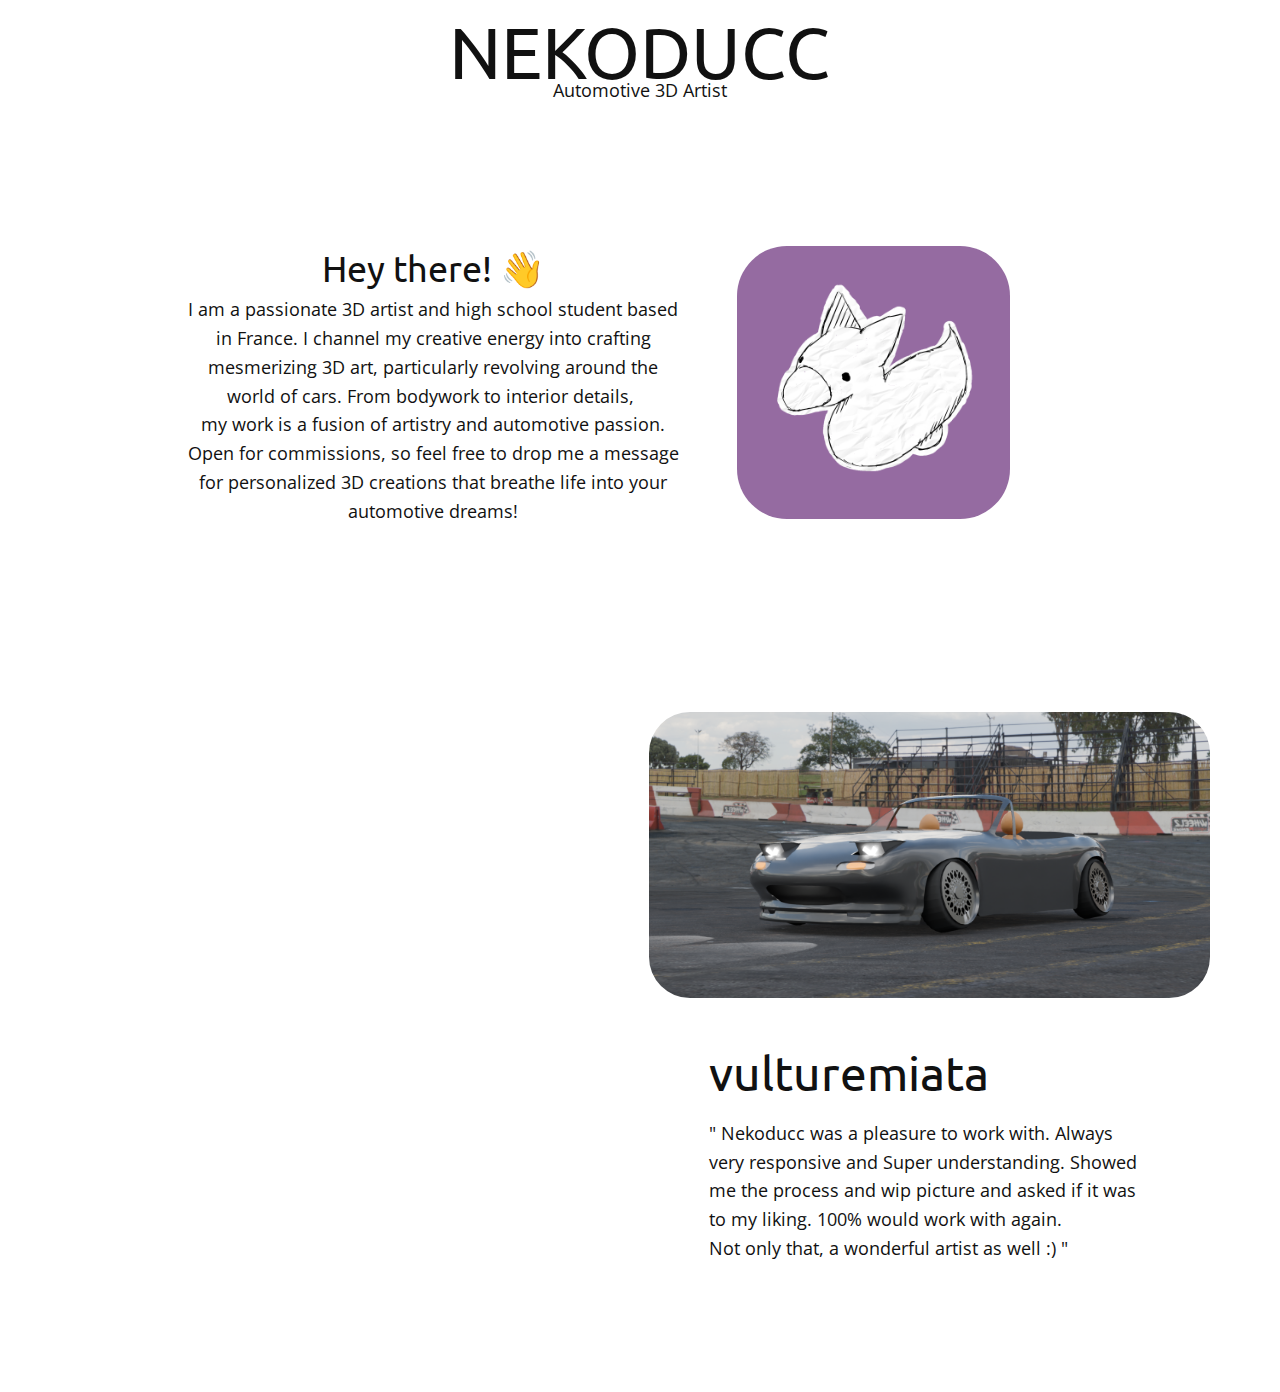
==== index.html @ 13a5ecef "1st modif" ====
<!DOCTYPE html>
<html style="font-size: 16px;" lang="fr"><head>
    <meta name="viewport" content="width=device-width, initial-scale=1.0">
    <meta charset="utf-8">
    <meta name="keywords" content="NEKODUCC, vulturemiata">
    <meta name="description" content="">
    <title>Home</title>
    <link rel="stylesheet" href="nicepage.css" media="screen">
<link rel="stylesheet" href="Home.css" media="screen">
    <script class="u-script" type="text/javascript" src="jquery.js" defer=""></script>
    <script class="u-script" type="text/javascript" src="nicepage.js" defer=""></script>
    <meta name="generator" content="Nicepage 5.13.1, nicepage.com">
    <link id="u-theme-google-font" rel="stylesheet" href="https://fonts.googleapis.com/css?family=Roboto:100,100i,300,300i,400,400i,500,500i,700,700i,900,900i|Open+Sans:300,300i,400,400i,500,500i,600,600i,700,700i,800,800i">
    <link id="u-page-google-font" rel="stylesheet" href="https://fonts.googleapis.com/css?family=Ubuntu:300,300i,400,400i,500,500i,700,700i">
    
    
    
    <script type="application/ld+json">{
		"@context": "http://schema.org",
		"@type": "Organization",
		"name": "",
		"sameAs": [
				"https://www.instagram.com/nekoducc/"
		]
}</script>
    <meta name="theme-color" content="#478ac9">
    <meta property="og:title" content="Home">
    <meta property="og:type" content="website">
  <meta data-intl-tel-input-cdn-path="intlTelInput/"></head>
  <body data-home-page="Home.html" data-home-page-title="Home" class="u-body u-xl-mode" data-lang="fr"><header class="u-align-center-sm u-align-center-xs u-clearfix u-header u-white u-header" id="sec-10b2"><div class="u-clearfix u-sheet u-sheet-1">
        <h1 class="u-align-center u-custom-font u-font-ubuntu u-text u-text-1">NEKODUCC<br>
        </h1>
        <p class="u-align-center u-text u-text-2">Automotive 3D Artist</p>
        <nav class="u-align-left u-menu u-menu-hamburger u-offcanvas u-menu-1" data-responsive-from="XL" data-position="Menu">
          <div class="menu-collapse" style="font-size: 1rem;">
            <a class="u-button-style u-nav-link" href="#">
              <svg class="u-svg-link" preserveAspectRatio="xMidYMin slice" viewBox="0 0 302 302" style=""><use xmlns:xlink="http://www.w3.org/1999/xlink" xlink:href="#svg-8a8f"></use></svg>
              <svg xmlns="http://www.w3.org/2000/svg" xmlns:xlink="http://www.w3.org/1999/xlink" version="1.1" id="svg-8a8f" x="0px" y="0px" viewBox="0 0 302 302" style="enable-background:new 0 0 302 302;" xml:space="preserve" class="u-svg-content"><g><rect y="36" width="302" height="30"></rect><rect y="236" width="302" height="30"></rect><rect y="136" width="302" height="30"></rect>
</g><g></g><g></g><g></g><g></g><g></g><g></g><g></g><g></g><g></g><g></g><g></g><g></g><g></g><g></g><g></g></svg>
            </a>
          </div>
          <div class="u-custom-menu u-nav-container">
            <ul class="u-nav u-unstyled u-nav-1"><li class="u-nav-item"><a class="u-button-style u-nav-link" href="Home.html#sec-7c29" style="padding-right: 1421px;">About Me</a>
</li><li class="u-nav-item"><a class="u-button-style u-nav-link" href="Home.html#sec-b9c5" style="padding-right: 1421px;">My Projects</a>
</li></ul>
          </div>
          <div class="u-custom-menu u-nav-container-collapse">
            <div class="u-align-center u-black u-container-style u-inner-container-layout u-opacity u-opacity-95 u-sidenav">
              <div class="u-inner-container-layout u-sidenav-overflow">
                <div class="u-menu-close"></div>
                <ul class="u-align-center u-nav u-popupmenu-items u-unstyled u-nav-2"><li class="u-nav-item"><a class="u-button-style u-nav-link" href="Home.html#sec-7c29">About Me</a>
</li><li class="u-nav-item"><a class="u-button-style u-nav-link" href="Home.html#sec-b9c5">My Projects</a>
</li></ul>
              </div>
            </div>
            <div class="u-black u-menu-overlay u-opacity u-opacity-70"></div>
          </div>
        </nav>
        <div class="u-social-icons u-spacing-0 u-social-icons-1">
          <a class="u-social-url" title="instagram" target="_blank" href="https://www.instagram.com/nekoducc/" rel="nofollow"><span class="u-file-icon u-icon u-social-icon u-social-instagram u-text-black u-icon-1"><img src="images/1077042-001d9e60.png" alt=""></span>
          </a>
        </div>
      </div></header>
    <section class="u-clearfix u-section-1" id="sec-7c29">
      <div class="u-clearfix u-sheet u-sheet-1">
        <img class="u-image u-image-round u-radius-50 u-image-1" src="images/its_kao.png" data-image-width="1280" data-image-height="1280">
        <h3 class="u-align-center u-custom-font u-font-ubuntu u-text u-text-1"> Hey there! 👋</h3>
        <p class="u-align-center u-text u-text-2"> I am a passionate 3D artist and high school student based in France. I channel my creative energy into crafting mesmerizing 3D art, particularly revolving around the world of cars. From bodywork to interior details,&nbsp;<br>my work is a fusion of artistry and automotive passion.<br>Open for commissions, so feel free to drop me a message for personalized 3D creations that breathe life into your automotive dreams!
        </p>
      </div>
    </section>
    <section class="u-clearfix u-white u-section-2" id="sec-b9c5">
      <div class="u-clearfix u-sheet u-sheet-1">
        <div class="u-clearfix u-expanded-width u-gutter-18 u-layout-wrap u-layout-wrap-1">
          <div class="u-gutter-0 u-layout">
            <div class="u-layout-row">
              <div class="u-size-30 u-size-60-md">
                <div class="u-layout-row">
                  <div class="u-align-left u-container-style u-image u-image-round u-layout-cell u-left-cell u-radius-50 u-size-60 u-image-1" src="" data-image-width="1920" data-image-height="1920">
                    <div class="u-container-layout u-valign-middle u-container-layout-1" src=""></div>
                  </div>
                </div>
              </div>
              <div class="u-size-30 u-size-60-md">
                <div class="u-layout-col">
                  <div class="u-align-left u-container-style u-image u-image-round u-layout-cell u-radius-50 u-right-cell u-size-40 u-image-2" data-image-width="1920" data-image-height="750">
                    <div class="u-container-layout u-valign-middle u-container-layout-2" src=""></div>
                  </div>
                  <div class="u-align-left u-container-style u-layout-cell u-right-cell u-size-20 u-white u-layout-cell-3" src="">
                    <div class="u-container-layout u-container-layout-3">
                      <h2 class="u-custom-font u-font-ubuntu u-text u-text-default u-text-1">vulturemiata<br>
                      </h2>
                      <p class="u-text u-text-2"> " Nekoducc was a pleasure to work with. Always very responsive and Super understanding. Showed me the process and wip picture and asked if it was to my liking.
 100% would work with again.<br>Not only that, a wonderful artist as well :) "
                      </p>
                    </div>
                  </div>
                </div>
              </div>
            </div>
          </div>
        </div>
      </div>
    </section>
    
    

  
</body></html>
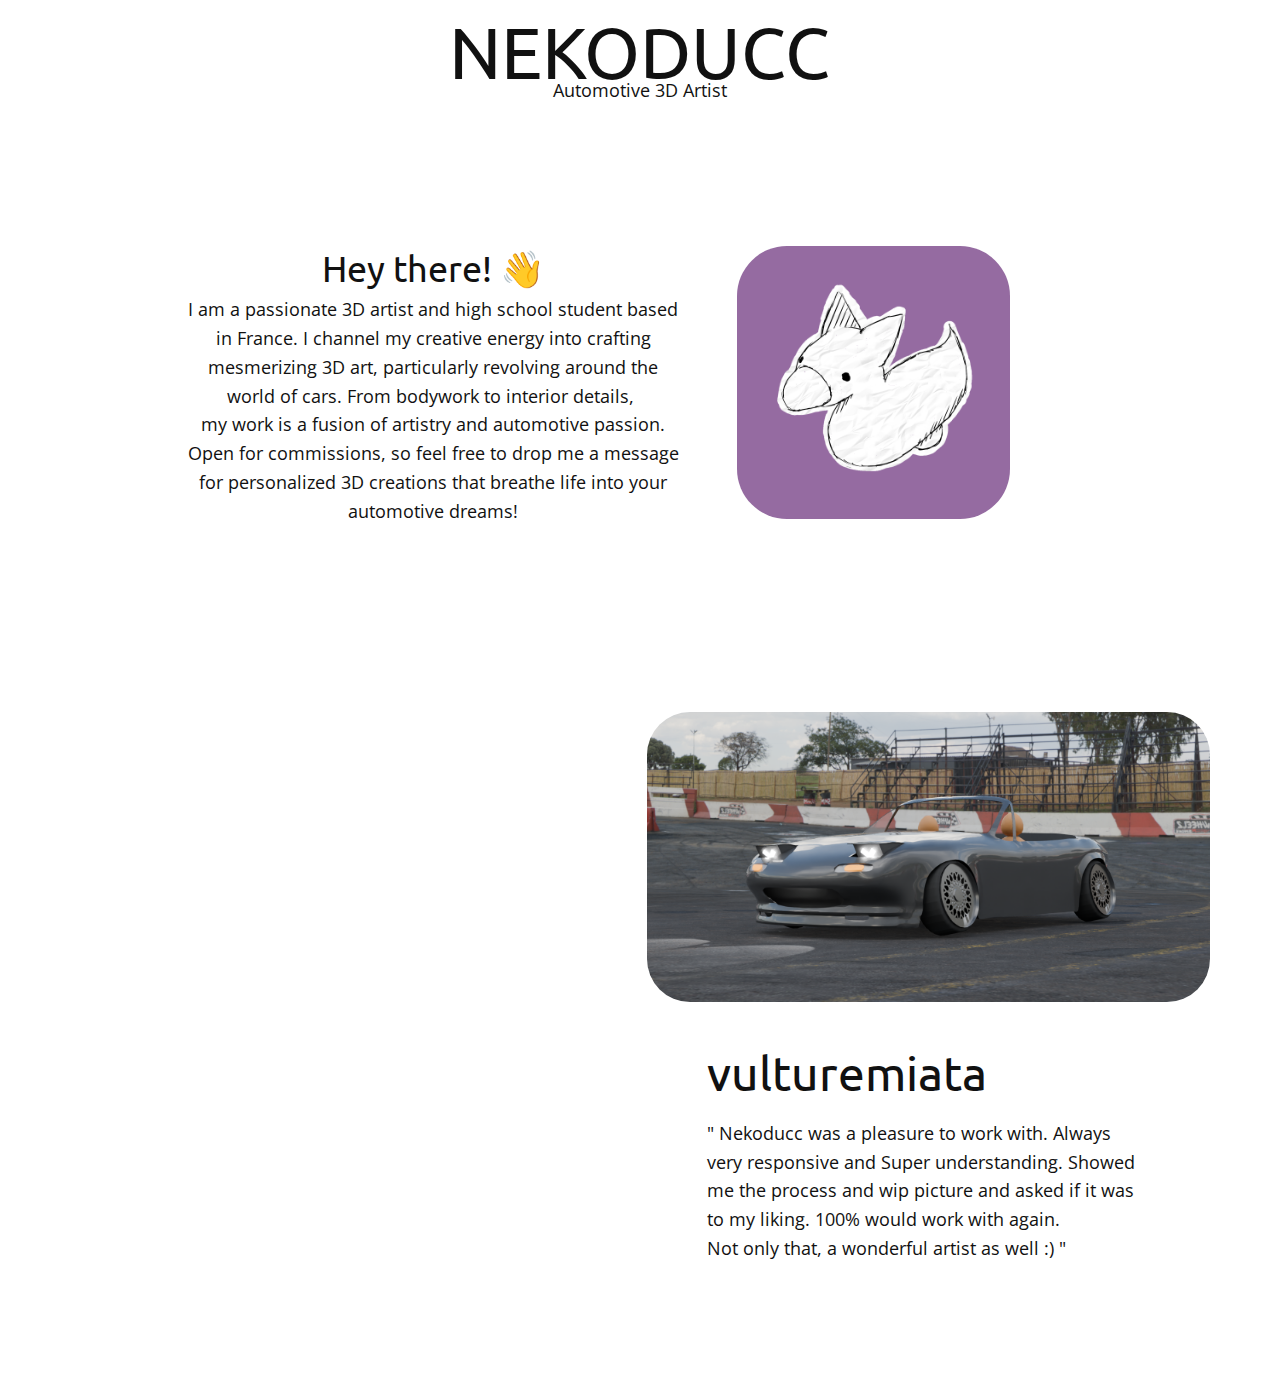
==== commit 04c58ae2: "2nd Modif" ====
--- a/index.html
+++ b/index.html
@@ -70,8 +70,8 @@
       </div>
     </section>
     <section class="u-clearfix u-white u-section-2" id="sec-b9c5">
-      <div class="u-clearfix u-sheet u-sheet-1">
-        <div class="u-clearfix u-expanded-width u-gutter-18 u-layout-wrap u-layout-wrap-1">
+      <div class="u-clearfix u-sheet u-valign-middle-lg u-valign-middle-md u-valign-middle-sm u-valign-middle-xs u-sheet-1">
+        <div class="u-clearfix u-expanded-width-xl u-gutter-14 u-layout-wrap u-layout-wrap-1">
           <div class="u-gutter-0 u-layout">
             <div class="u-layout-row">
               <div class="u-size-30 u-size-60-md">
@@ -104,6 +104,4 @@
     </section>
     
     
-
-  
 </body></html>--- a/nicepage.css
+++ b/nicepage.css
@@ -41624,12 +41624,16 @@
   }
 
   .u-header .u-menu-1 {
-    margin-top: -84px;
-    margin-right: -97px;
+    width: auto;
+    margin-top: -80px;
+    margin-right: -24px;
   }
 
   .u-header .u-social-icons-1 {
     width: 26px;
+    margin-top: 10px;
+    margin-right: -26px;
+    margin-bottom: 53px;
   }
 }
 @media (max-width: 991px) {
@@ -41642,6 +41646,10 @@
     margin-left: 187px;
     margin-right: 187px;
   }
+
+  .u-header .u-social-icons-1 {
+    margin-top: 14px;
+  }
 }
 @media (max-width: 767px) {
   .u-header .u-text-1 {
@@ -41650,8 +41658,17 @@
   }
 
   .u-header .u-text-2 {
-    margin-left: 97px;
-    margin-right: 97px;
+    margin-top: -9px;
+    margin-left: auto;
+    margin-right: auto;
+  }
+
+  .u-header .u-menu-1 {
+    margin-top: -68px;
+  }
+
+  .u-header .u-social-icons-1 {
+    margin-top: 10px;
   }
 }
 @media (max-width: 575px) {
@@ -41663,8 +41680,16 @@
 
   .u-header .u-text-2 {
     width: 340px;
-    margin-left: 0;
-    margin-right: 0;
+    margin-top: -9px;
+  }
+
+  .u-header .u-menu-1 {
+    margin-top: -51px;
+  }
+
+  .u-header .u-social-icons-1 {
+    margin-top: 11px;
+    margin-bottom: 49px;
   }
 }
  .u-footer {
--- a/Home.css
+++ b/Home.css
@@ -14,12 +14,17 @@
 }
 
 .u-section-1 .u-text-2 {
+  font-size: 1.125rem;
   margin: 6px 527px 60px 113px;
 }
 
 @media (max-width: 1199px) {
-  .u-section-1 .u-text-1 {
-    margin-top: -297px;
+  .u-section-1 .u-image-1 {
+    margin-top: 89px;
+    margin-right: 89px;
+  }
+
+  .u-section-1 .u-text-1 {
     margin-right: 561px;
     margin-left: 147px;
   }
@@ -31,42 +36,67 @@
 }
 
 @media (max-width: 991px) {
-  .u-section-1 .u-text-1 {
-    margin-right: 451px;
-    margin-left: 37px;
-  }
-
-  .u-section-1 .u-text-2 {
-    margin-right: 220px;
+  .u-section-1 .u-image-1 {
+    width: 212px;
+    height: 212px;
+    margin-top: 134px;
+    margin-right: 24px;
+  }
+
+  .u-section-1 .u-text-1 {
+    width: 232px;
+    margin-top: -297px;
+    margin-left: auto;
+    margin-right: auto;
+  }
+
+  .u-section-1 .u-text-2 {
+    width: auto;
+    font-size: 1rem;
+    margin-top: 36px;
+    margin-right: 283px;
+    margin-left: 15px;
+  }
+}
+
+@media (max-width: 767px) {
+  .u-section-1 .u-image-1 {
+    width: 175px;
+    height: 175px;
+    margin-top: 305px;
+    margin-right: auto;
+  }
+
+  .u-section-1 .u-text-1 {
+    margin-top: -480px;
+  }
+
+  .u-section-1 .u-text-2 {
+    width: 423px;
+    margin-top: 22px;
+    margin-left: auto;
+    margin-right: auto;
+  }
+}
+
+@media (max-width: 575px) {
+  .u-section-1 .u-sheet-1 {
+    min-height: 576px;
+  }
+
+  .u-section-1 .u-image-1 {
+    margin-top: 288px;
+  }
+
+  .u-section-1 .u-text-1 {
+    margin-top: -443px;
+  }
+
+  .u-section-1 .u-text-2 {
+    width: auto;
+    font-size: 0.875rem;
+    margin-top: 0;
     margin-left: 0;
-  }
-}
-
-@media (max-width: 767px) {
-  .u-section-1 .u-text-1 {
-    margin-top: -346px;
-    margin-right: 308px;
-    margin-left: 0;
-  }
-
-  .u-section-1 .u-text-2 {
-    margin-top: 62px;
-    margin-right: 40px;
-  }
-}
-
-@media (max-width: 575px) {
-  .u-section-1 .u-image-1 {
-    margin-right: 67px;
-  }
-
-  .u-section-1 .u-text-1 {
-    margin-top: -271px;
-    margin-right: 108px;
-  }
-
-  .u-section-1 .u-text-2 {
-    margin-top: -5px;
     margin-right: 0;
   }
 } .u-section-2 {
@@ -121,19 +151,27 @@
 
 @media (max-width: 1199px) {
   .u-section-2 .u-sheet-1 {
-    min-height: 724px;
+    min-height: 714px;
+  }
+
+  .u-section-2 .u-layout-wrap-1 {
+    width: 903px;
+    margin-top: 60px;
+    margin-left: auto;
+    margin-right: auto;
   }
 
   .u-section-2 .u-image-1 {
-    min-height: 600px;
+    background-position: 80.77% 50%;
+    min-height: 623px;
   }
 
   .u-section-2 .u-image-2 {
-    min-height: 300px;
+    min-height: 239px;
   }
 
   .u-section-2 .u-layout-cell-3 {
-    min-height: 300px;
+    min-height: 384px;
   }
 }
 
@@ -142,16 +180,32 @@
     min-height: 1324px;
   }
 
+  .u-section-2 .u-layout-wrap-1 {
+    width: 720px;
+  }
+
+  .u-section-2 .u-image-1 {
+    min-height: 600px;
+  }
+
   .u-section-2 .u-container-layout-1 {
     padding-left: 30px;
     padding-right: 30px;
   }
 
+  .u-section-2 .u-image-2 {
+    min-height: 300px;
+  }
+
   .u-section-2 .u-container-layout-2 {
     padding-left: 30px;
     padding-right: 30px;
   }
 
+  .u-section-2 .u-layout-cell-3 {
+    min-height: 300px;
+  }
+
   .u-section-2 .u-container-layout-3 {
     padding-left: 30px;
     padding-right: 30px;
@@ -163,6 +217,10 @@
     min-height: 1024px;
   }
 
+  .u-section-2 .u-layout-wrap-1 {
+    width: 540px;
+  }
+
   .u-section-2 .u-container-layout-1 {
     padding-left: 10px;
     padding-right: 10px;
@@ -176,4 +234,10 @@
   .u-section-2 .u-layout-cell-3 {
     min-height: auto;
   }
+}
+
+@media (max-width: 575px) {
+  .u-section-2 .u-layout-wrap-1 {
+    width: 340px;
+  }
 }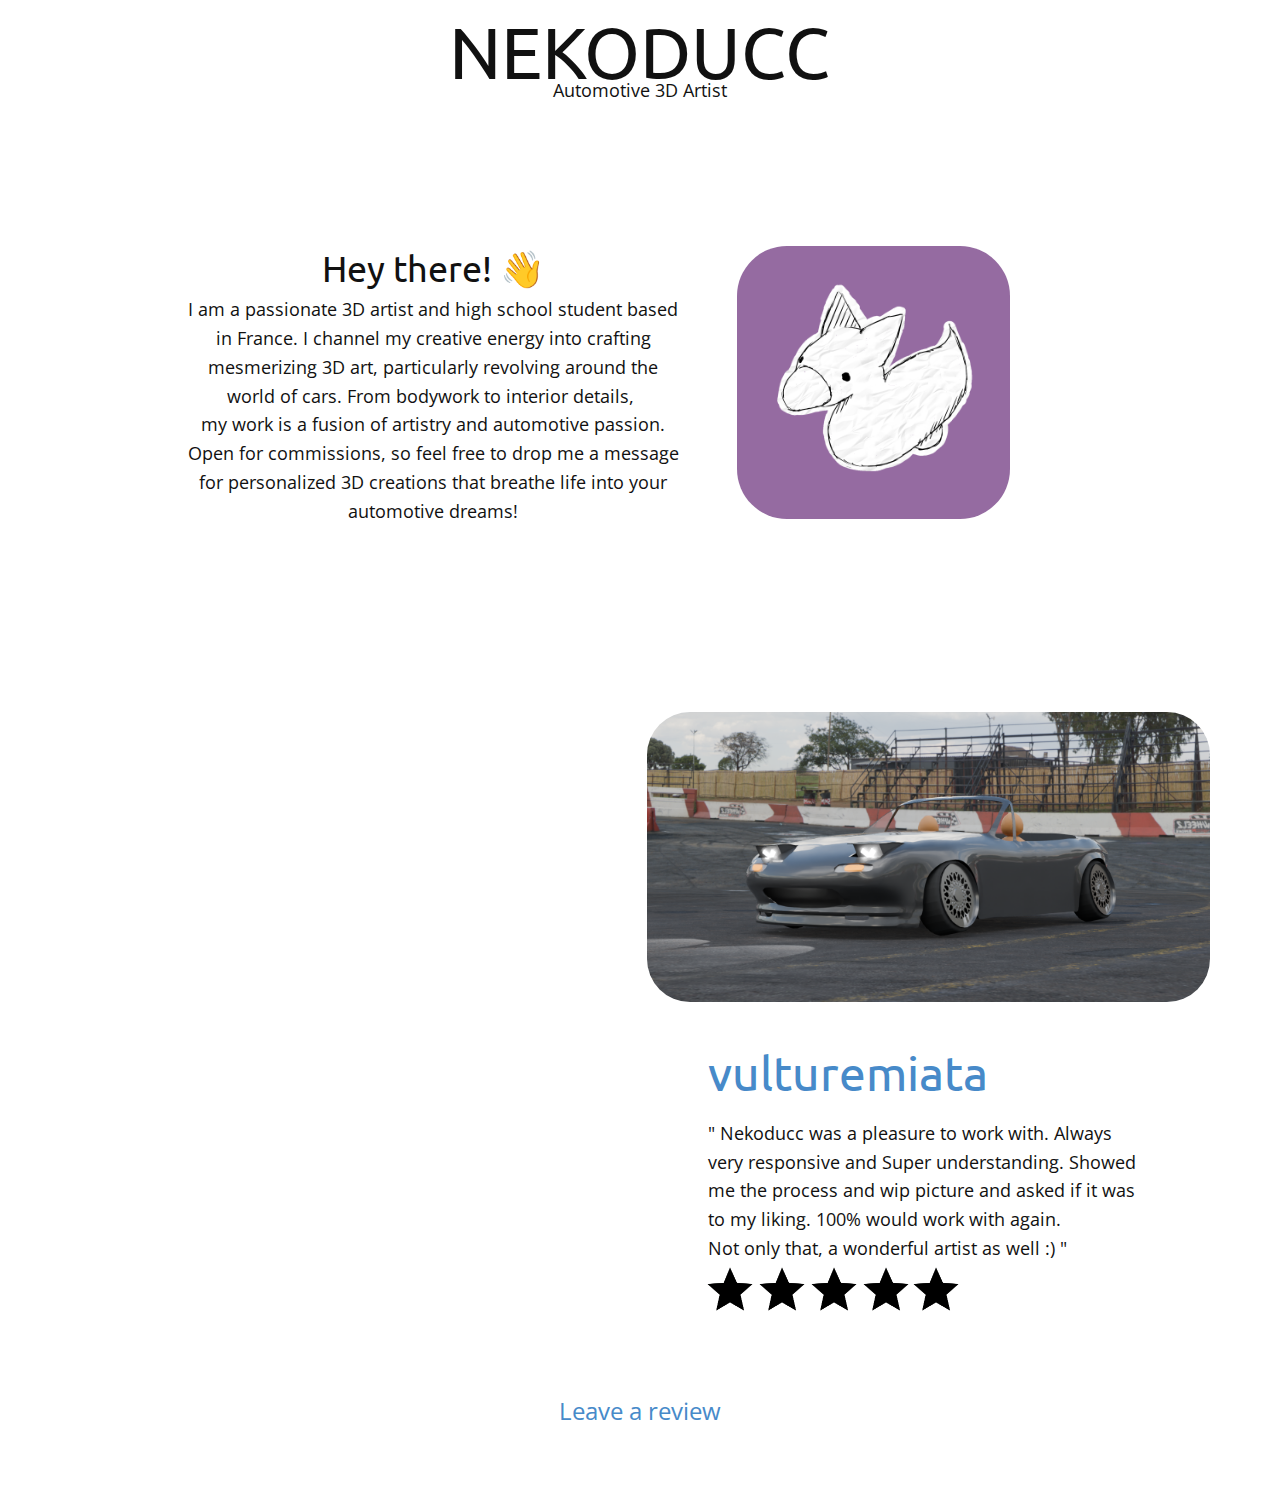
==== commit da093629: "Minor update" ====
--- a/index.html
+++ b/index.html
@@ -12,6 +12,10 @@
     <meta name="generator" content="Nicepage 5.13.1, nicepage.com">
     <link id="u-theme-google-font" rel="stylesheet" href="https://fonts.googleapis.com/css?family=Roboto:100,100i,300,300i,400,400i,500,500i,700,700i,900,900i|Open+Sans:300,300i,400,400i,500,500i,600,600i,700,700i,800,800i">
     <link id="u-page-google-font" rel="stylesheet" href="https://fonts.googleapis.com/css?family=Ubuntu:300,300i,400,400i,500,500i,700,700i">
+    <head>
+      <link rel="icon" type="image/png" href="images/favicon.png">
+    </head>
+    
     
     
     
@@ -63,7 +67,7 @@
       </div></header>
     <section class="u-clearfix u-section-1" id="sec-7c29">
       <div class="u-clearfix u-sheet u-sheet-1">
-        <img class="u-image u-image-round u-radius-50 u-image-1" src="images/its_kao.png" data-image-width="1280" data-image-height="1280">
+        <img class="u-image u-image-round u-radius-50 u-image-1" src="images/its_kao.png" data-image-width="1280" data-image-height="1280" data-href="https://www.instagram.com/nekoducc/" data-target="_blank">
         <h3 class="u-align-center u-custom-font u-font-ubuntu u-text u-text-1"> Hey there! 👋</h3>
         <p class="u-align-center u-text u-text-2"> I am a passionate 3D artist and high school student based in France. I channel my creative energy into crafting mesmerizing 3D art, particularly revolving around the world of cars. From bodywork to interior details,&nbsp;<br>my work is a fusion of artistry and automotive passion.<br>Open for commissions, so feel free to drop me a message for personalized 3D creations that breathe life into your automotive dreams!
         </p>
@@ -71,13 +75,13 @@
     </section>
     <section class="u-clearfix u-white u-section-2" id="sec-b9c5">
       <div class="u-clearfix u-sheet u-valign-middle-lg u-valign-middle-md u-valign-middle-sm u-valign-middle-xs u-sheet-1">
-        <div class="u-clearfix u-expanded-width-xl u-gutter-14 u-layout-wrap u-layout-wrap-1">
+        <div class="u-clearfix u-expanded-width u-gutter-14 u-layout-wrap u-layout-wrap-1">
           <div class="u-gutter-0 u-layout">
             <div class="u-layout-row">
               <div class="u-size-30 u-size-60-md">
                 <div class="u-layout-row">
-                  <div class="u-align-left u-container-style u-image u-image-round u-layout-cell u-left-cell u-radius-50 u-size-60 u-image-1" src="" data-image-width="1920" data-image-height="1920">
-                    <div class="u-container-layout u-valign-middle u-container-layout-1" src=""></div>
+                  <div class="u-align-left u-container-style u-image u-image-round u-layout-cell u-left-cell u-radius-50 u-size-60 u-image-1" src="" data-image-width="1920" data-image-height="1920" data-href="https://www.instagram.com/p/C1MwpnRqJX_/" data-target="_blank">
+                    <div class="u-container-layout u-container-layout-1" src=""></div>
                   </div>
                 </div>
               </div>
@@ -88,11 +92,18 @@
                   </div>
                   <div class="u-align-left u-container-style u-layout-cell u-right-cell u-size-20 u-white u-layout-cell-3" src="">
                     <div class="u-container-layout u-container-layout-3">
-                      <h2 class="u-custom-font u-font-ubuntu u-text u-text-default u-text-1">vulturemiata<br>
+                      <h2 class="u-custom-font u-font-ubuntu u-text u-text-default u-text-1">
+                        <a class="u-active-none u-border-none u-btn u-button-link u-button-style u-hover-none u-none u-text-palette-1-base u-btn-1" href="https://www.instagram.com/vulturemiata/" target="_blank">vulturemiata<br>
+                        </a>
                       </h2>
                       <p class="u-text u-text-2"> " Nekoducc was a pleasure to work with. Always very responsive and Super understanding. Showed me the process and wip picture and asked if it was to my liking.
  100% would work with again.<br>Not only that, a wonderful artist as well :) "
                       </p>
+                      <img class="u-image u-image-contain u-image-default u-preserve-proportions u-image-3" src="images/Untitled4.png" alt="" data-image-width="794" data-image-height="794">
+                      <img class="u-image u-image-contain u-image-default u-preserve-proportions u-image-4" src="images/Untitled4.png" alt="" data-image-width="794" data-image-height="794">
+                      <img class="u-image u-image-contain u-image-default u-preserve-proportions u-image-5" src="images/Untitled4.png" alt="" data-image-width="794" data-image-height="794">
+                      <img class="u-image u-image-contain u-image-default u-preserve-proportions u-image-6" src="images/Untitled4.png" alt="" data-image-width="794" data-image-height="794">
+                      <img class="u-image u-image-contain u-image-default u-preserve-proportions u-image-7" src="images/Untitled4.png" alt="" data-image-width="794" data-image-height="794">
                     </div>
                   </div>
                 </div>
@@ -102,6 +113,12 @@
         </div>
       </div>
     </section>
-    
-    
+    <section class="u-align-center u-clearfix u-section-3" id="sec-a2aa">
+      <div class="u-clearfix u-sheet u-sheet-1">
+        <p class="u-large-text u-text u-text-default u-text-variant u-text-1">
+          <a class="u-active-none u-border-none u-btn u-button-link u-button-style u-hover-none u-none u-text-palette-1-base u-btn-1" href="https://forms.gle/vUmh2MYGtxc5wzMe9" target="_blank">Leave a review</a>
+        </p>
+      </div>
+    </section>
+  
 </body></html>--- a/nicepage.css
+++ b/nicepage.css
@@ -41637,6 +41637,10 @@
   }
 }
 @media (max-width: 991px) {
+  .u-header .u-sheet-1 {
+    min-height: 136px;
+  }
+
   .u-header .u-text-1 {
     margin-left: 164px;
     margin-right: 164px;
@@ -41647,8 +41651,14 @@
     margin-right: 187px;
   }
 
+  .u-header .u-menu-1 {
+    margin-right: -12px;
+  }
+
   .u-header .u-social-icons-1 {
-    margin-top: 14px;
+    margin-top: 12px;
+    margin-right: -13px;
+    margin-bottom: 55px;
   }
 }
 @media (max-width: 767px) {
@@ -41664,11 +41674,11 @@
   }
 
   .u-header .u-menu-1 {
-    margin-top: -68px;
+    margin-top: -69px;
   }
 
   .u-header .u-social-icons-1 {
-    margin-top: 10px;
+    margin-top: 11px;
   }
 }
 @media (max-width: 575px) {
@@ -41688,8 +41698,7 @@
   }
 
   .u-header .u-social-icons-1 {
-    margin-top: 11px;
-    margin-bottom: 49px;
+    margin-top: 7px;
   }
 }
  .u-footer {
--- a/Home.css
+++ b/Home.css
@@ -84,12 +84,8 @@
     min-height: 576px;
   }
 
-  .u-section-1 .u-image-1 {
-    margin-top: 288px;
-  }
-
-  .u-section-1 .u-text-1 {
-    margin-top: -443px;
+  .u-section-1 .u-text-1 {
+    margin-top: -460px;
   }
 
   .u-section-1 .u-text-2 {
@@ -104,22 +100,22 @@
 }
 
 .u-section-2 .u-sheet-1 {
-  min-height: 740px;
+  min-height: 734px;
 }
 
 .u-section-2 .u-layout-wrap-1 {
   margin-top: 70px;
-  margin-bottom: 60px;
+  margin-bottom: 40px;
 }
 
 .u-section-2 .u-image-1 {
-  min-height: 608px;
+  min-height: 638px;
   background-image: url("images/Shot.png");
   background-position: 50% 50%;
 }
 
 .u-section-2 .u-container-layout-1 {
-  padding: 30px 60px;
+  padding: 0;
 }
 
 .u-section-2 .u-image-2 {
@@ -137,64 +133,100 @@
 }
 
 .u-section-2 .u-container-layout-3 {
-  padding: 30px 60px;
+  padding: 21px 47px;
 }
 
 .u-section-2 .u-text-1 {
   background-image: none;
-  margin: 0 auto 0 0;
+  margin: 9px auto 0 14px;
+}
+
+.u-section-2 .u-btn-1 {
+  background-image: none;
+  padding: 0;
 }
 
 .u-section-2 .u-text-2 {
-  margin: 20px 0 0;
+  margin: 20px 14px 0;
+}
+
+.u-section-2 .u-image-3 {
+  width: 52px;
+  height: 52px;
+  margin: 0 auto 0 10px;
+}
+
+.u-section-2 .u-image-4 {
+  width: 52px;
+  height: 52px;
+  margin: -52px auto 0 62px;
+}
+
+.u-section-2 .u-image-5 {
+  width: 52px;
+  height: 52px;
+  margin: -52px auto 0 114px;
+}
+
+.u-section-2 .u-image-6 {
+  width: 52px;
+  height: 52px;
+  margin: -52px auto 0 166px;
+}
+
+.u-section-2 .u-image-7 {
+  width: 52px;
+  height: 52px;
+  margin: -52px 201px 0 auto;
 }
 
 @media (max-width: 1199px) {
   .u-section-2 .u-sheet-1 {
-    min-height: 714px;
-  }
-
-  .u-section-2 .u-layout-wrap-1 {
-    width: 903px;
-    margin-top: 60px;
-    margin-left: auto;
-    margin-right: auto;
+    min-height: 622px;
   }
 
   .u-section-2 .u-image-1 {
     background-position: 80.77% 50%;
-    min-height: 623px;
-  }
-
-  .u-section-2 .u-image-2 {
-    min-height: 239px;
+    min-height: 526px;
+  }
+
+  .u-section-2 .u-image-2 {
+    min-height: 251px;
   }
 
   .u-section-2 .u-layout-cell-3 {
-    min-height: 384px;
+    min-height: 357px;
+  }
+
+  .u-section-2 .u-container-layout-3 {
+    padding-top: 0;
+    padding-bottom: 0;
+  }
+
+  .u-section-2 .u-text-1 {
+    margin-top: 30px;
+  }
+
+  .u-section-2 .u-text-2 {
+    margin-right: 0;
+  }
+
+  .u-section-2 .u-image-7 {
+    margin-right: 100px;
   }
 }
 
 @media (max-width: 991px) {
   .u-section-2 .u-sheet-1 {
-    min-height: 1324px;
-  }
-
-  .u-section-2 .u-layout-wrap-1 {
-    width: 720px;
-  }
-
-  .u-section-2 .u-image-1 {
-    min-height: 600px;
-  }
-
-  .u-section-2 .u-container-layout-1 {
-    padding-left: 30px;
-    padding-right: 30px;
-  }
-
-  .u-section-2 .u-image-2 {
-    min-height: 300px;
+    min-height: 1348px;
+  }
+
+  .u-section-2 .u-image-1 {
+    min-height: 806px;
+  }
+
+  .u-section-2 .u-image-2 {
+    min-height: 385px;
   }
 
   .u-section-2 .u-container-layout-2 {
@@ -203,27 +235,31 @@
   }
 
   .u-section-2 .u-layout-cell-3 {
-    min-height: 300px;
+    min-height: 280px;
   }
 
   .u-section-2 .u-container-layout-3 {
     padding-left: 30px;
     padding-right: 30px;
   }
+
+  .u-section-2 .u-image-7 {
+    margin-right: auto;
+    margin-left: 218px;
+  }
 }
 
 @media (max-width: 767px) {
   .u-section-2 .u-sheet-1 {
-    min-height: 1024px;
-  }
-
-  .u-section-2 .u-layout-wrap-1 {
-    width: 540px;
-  }
-
-  .u-section-2 .u-container-layout-1 {
-    padding-left: 10px;
-    padding-right: 10px;
+    min-height: 1060px;
+  }
+
+  .u-section-2 .u-image-1 {
+    min-height: 605px;
+  }
+
+  .u-section-2 .u-image-2 {
+    min-height: 289px;
   }
 
   .u-section-2 .u-container-layout-2 {
@@ -232,12 +268,31 @@
   }
 
   .u-section-2 .u-layout-cell-3 {
-    min-height: auto;
+    min-height: 100px;
   }
 }
 
 @media (max-width: 575px) {
-  .u-section-2 .u-layout-wrap-1 {
-    width: 340px;
-  }
+  .u-section-2 .u-sheet-1 {
+    min-height: 740px;
+  }
+
+  .u-section-2 .u-image-1 {
+    min-height: 381px;
+  }
+
+  .u-section-2 .u-image-2 {
+    min-height: 182px;
+  }
+}.u-section-3 .u-sheet-1 {
+  min-height: 111px;
+}
+
+.u-section-3 .u-text-1 {
+  margin: 16px auto 57px;
+}
+
+.u-section-3 .u-btn-1 {
+  background-image: none;
+  padding: 0;
 }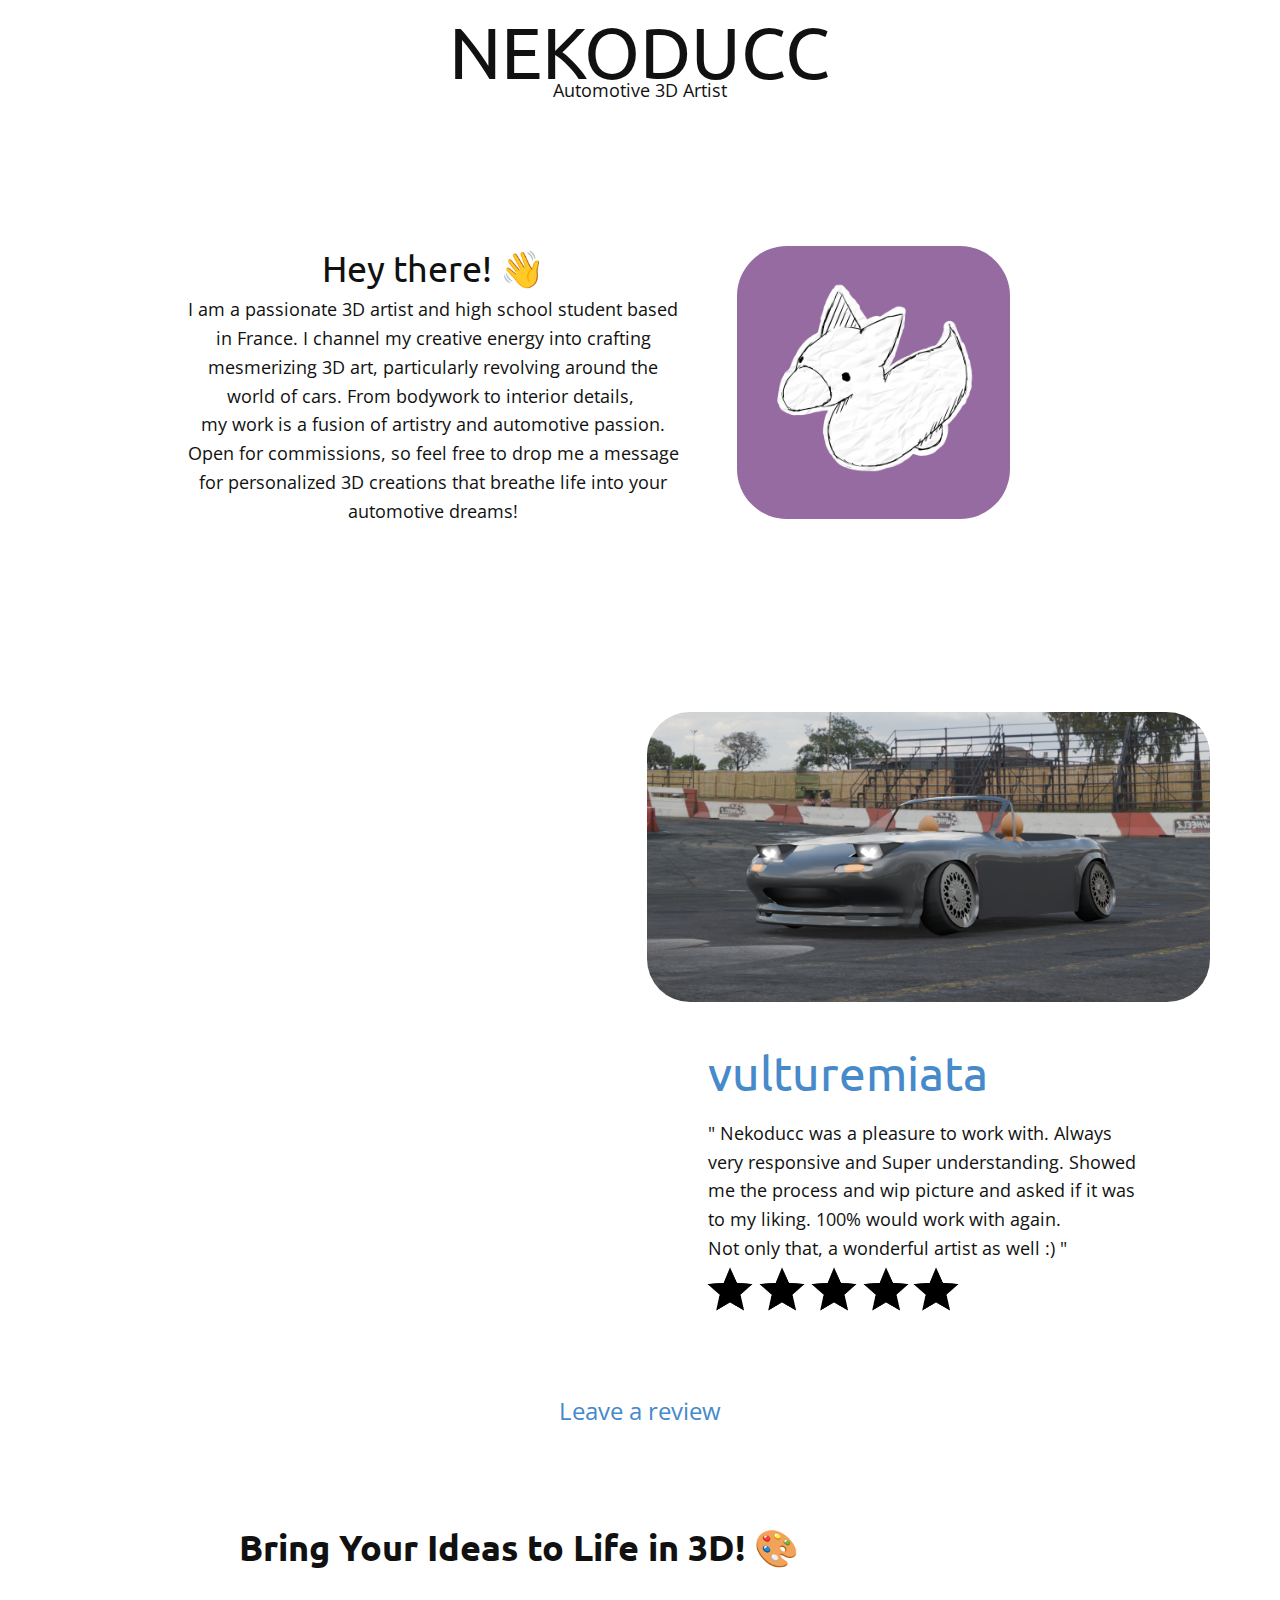
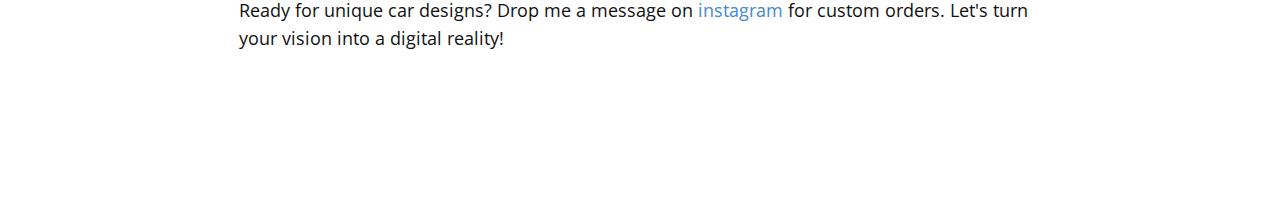
==== commit 58b07524: "minor update" ====
--- a/index.html
+++ b/index.html
@@ -120,5 +120,13 @@
         </p>
       </div>
     </section>
+    <section class="u-clearfix u-white u-section-4" id="sec-a1f7">
+      <div class="u-clearfix u-sheet u-sheet-1">
+        <h3 class="u-custom-font u-font-ubuntu u-text u-text-1"> Bring Your Ideas to Life in 3D! 🎨</h3>
+        <p class="u-text u-text-2"> Ready for unique car designs? Drop me a message on <a href="https://www.instagram.com/nekoducc/" class="u-active-none u-border-none u-btn u-button-link u-button-style u-hover-none u-none u-text-palette-1-base u-btn-1" target="_blank">instagram</a> for custom orders. Let's turn your vision into a digital reality!
+        </p>
+      </div>
+    </section>
+    
   
 </body></html>--- a/Home.css
+++ b/Home.css
@@ -9,7 +9,6 @@
 }
 
 .u-section-1 .u-text-1 {
-  font-weight: 400;
   margin: -273px 661px 0 247px;
 }
 
@@ -25,6 +24,7 @@
   }
 
   .u-section-1 .u-text-1 {
+    font-weight: normal;
     margin-right: 561px;
     margin-left: 147px;
   }
@@ -295,4 +295,57 @@
 .u-section-3 .u-btn-1 {
   background-image: none;
   padding: 0;
+} .u-section-4 {
+  background-image: none;
+}
+
+.u-section-4 .u-sheet-1 {
+  min-height: 327px;
+}
+
+.u-section-4 .u-text-1 {
+  font-weight: 700;
+  width: 803px;
+  margin: 39px auto 0;
+}
+
+.u-section-4 .u-text-2 {
+  font-size: 1.125rem;
+  width: 803px;
+  margin: 26px auto 60px;
+}
+
+.u-section-4 .u-btn-1 {
+  background-image: none;
+  padding: 0;
+}
+
+@media (max-width: 991px) {
+  .u-section-4 .u-text-1 {
+    width: 720px;
+  }
+
+  .u-section-4 .u-text-2 {
+    width: 720px;
+  }
+}
+
+@media (max-width: 767px) {
+  .u-section-4 .u-text-1 {
+    width: 540px;
+  }
+
+  .u-section-4 .u-text-2 {
+    width: 540px;
+  }
+}
+
+@media (max-width: 575px) {
+  .u-section-4 .u-text-1 {
+    width: 340px;
+  }
+
+  .u-section-4 .u-text-2 {
+    width: 340px;
+  }
 }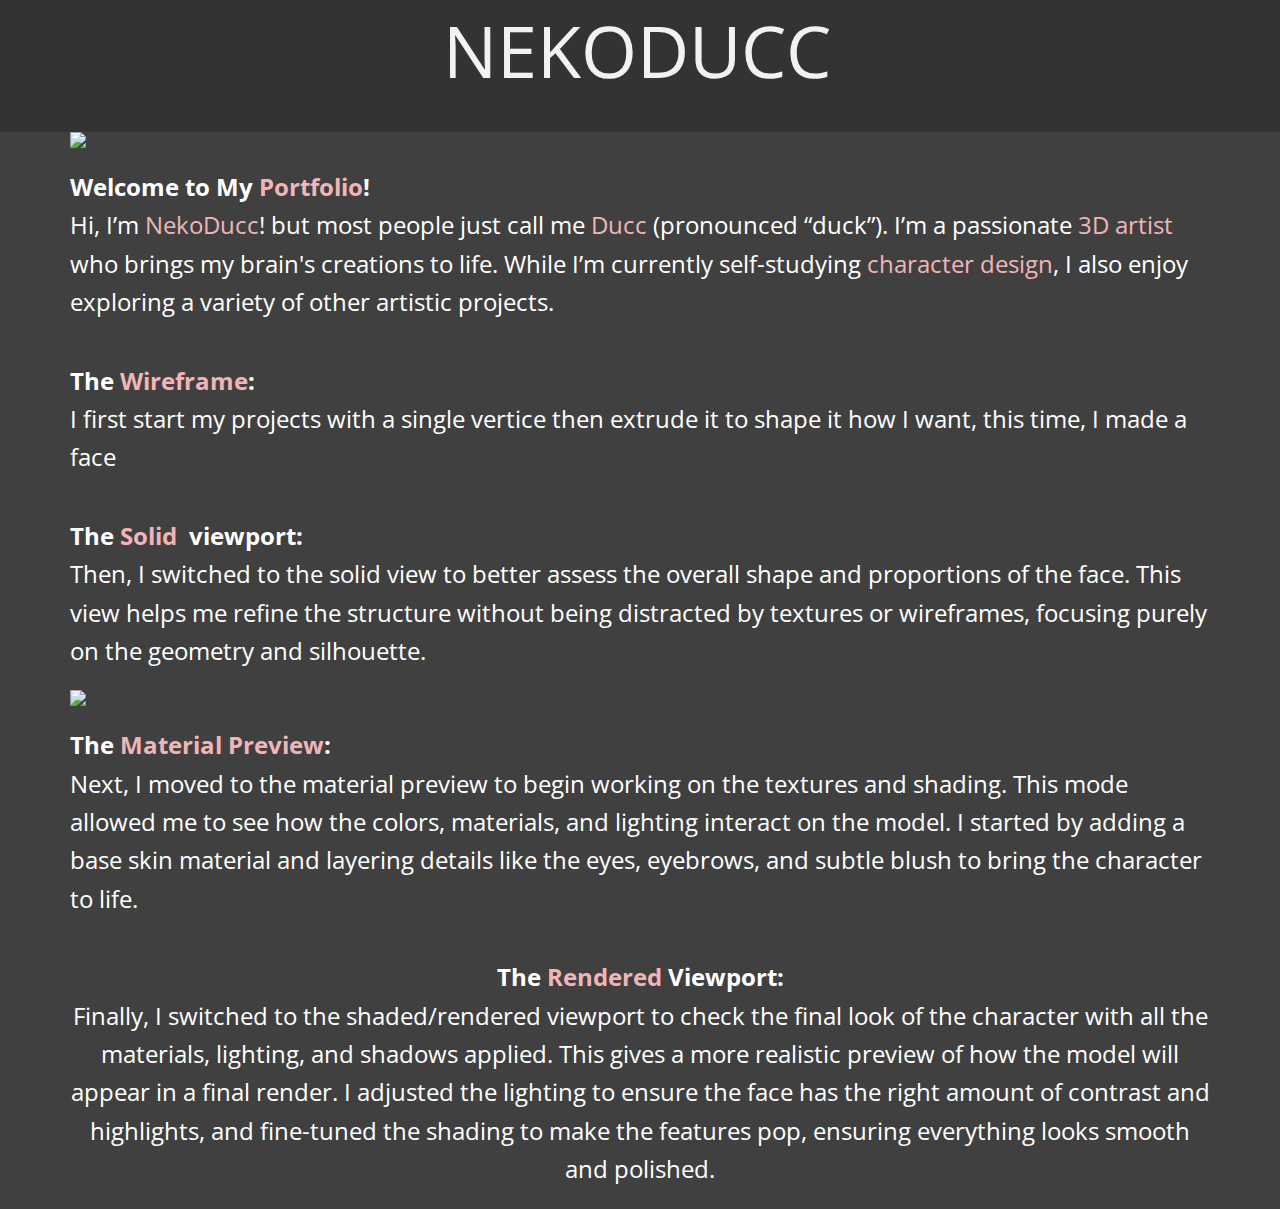
==== commit 42b9b735: "BIG UPDATE" ====
--- a/index.html
+++ b/index.html
@@ -2,19 +2,16 @@
 <html style="font-size: 16px;" lang="fr"><head>
     <meta name="viewport" content="width=device-width, initial-scale=1.0">
     <meta charset="utf-8">
-    <meta name="keywords" content="NEKODUCC, vulturemiata">
+    <meta name="keywords" content="​NEKODUCC">
     <meta name="description" content="">
     <title>Home</title>
     <link rel="stylesheet" href="nicepage.css" media="screen">
-<link rel="stylesheet" href="Home.css" media="screen">
+<link rel="stylesheet" href="index.css" media="screen">
     <script class="u-script" type="text/javascript" src="jquery.js" defer=""></script>
     <script class="u-script" type="text/javascript" src="nicepage.js" defer=""></script>
-    <meta name="generator" content="Nicepage 5.13.1, nicepage.com">
+    <meta name="generator" content="Nicepage 7.0.3, nicepage.com">
     <link id="u-theme-google-font" rel="stylesheet" href="https://fonts.googleapis.com/css?family=Roboto:100,100i,300,300i,400,400i,500,500i,700,700i,900,900i|Open+Sans:300,300i,400,400i,500,500i,600,600i,700,700i,800,800i">
-    <link id="u-page-google-font" rel="stylesheet" href="https://fonts.googleapis.com/css?family=Ubuntu:300,300i,400,400i,500,500i,700,700i">
-    <head>
-      <link rel="icon" type="image/png" href="images/favicon.png">
-    </head>
+    
     
     
     
@@ -22,111 +19,65 @@
     <script type="application/ld+json">{
 		"@context": "http://schema.org",
 		"@type": "Organization",
-		"name": "",
-		"sameAs": [
-				"https://www.instagram.com/nekoducc/"
-		]
+		"name": "NekoDucc"
 }</script>
     <meta name="theme-color" content="#478ac9">
     <meta property="og:title" content="Home">
+    <meta property="og:description" content="">
     <meta property="og:type" content="website">
   <meta data-intl-tel-input-cdn-path="intlTelInput/"></head>
-  <body data-home-page="Home.html" data-home-page-title="Home" class="u-body u-xl-mode" data-lang="fr"><header class="u-align-center-sm u-align-center-xs u-clearfix u-header u-white u-header" id="sec-10b2"><div class="u-clearfix u-sheet u-sheet-1">
-        <h1 class="u-align-center u-custom-font u-font-ubuntu u-text u-text-1">NEKODUCC<br>
-        </h1>
-        <p class="u-align-center u-text u-text-2">Automotive 3D Artist</p>
-        <nav class="u-align-left u-menu u-menu-hamburger u-offcanvas u-menu-1" data-responsive-from="XL" data-position="Menu">
-          <div class="menu-collapse" style="font-size: 1rem;">
-            <a class="u-button-style u-nav-link" href="#">
-              <svg class="u-svg-link" preserveAspectRatio="xMidYMin slice" viewBox="0 0 302 302" style=""><use xmlns:xlink="http://www.w3.org/1999/xlink" xlink:href="#svg-8a8f"></use></svg>
-              <svg xmlns="http://www.w3.org/2000/svg" xmlns:xlink="http://www.w3.org/1999/xlink" version="1.1" id="svg-8a8f" x="0px" y="0px" viewBox="0 0 302 302" style="enable-background:new 0 0 302 302;" xml:space="preserve" class="u-svg-content"><g><rect y="36" width="302" height="30"></rect><rect y="236" width="302" height="30"></rect><rect y="136" width="302" height="30"></rect>
-</g><g></g><g></g><g></g><g></g><g></g><g></g><g></g><g></g><g></g><g></g><g></g><g></g><g></g><g></g><g></g></svg>
-            </a>
-          </div>
-          <div class="u-custom-menu u-nav-container">
-            <ul class="u-nav u-unstyled u-nav-1"><li class="u-nav-item"><a class="u-button-style u-nav-link" href="Home.html#sec-7c29" style="padding-right: 1421px;">About Me</a>
-</li><li class="u-nav-item"><a class="u-button-style u-nav-link" href="Home.html#sec-b9c5" style="padding-right: 1421px;">My Projects</a>
-</li></ul>
-          </div>
-          <div class="u-custom-menu u-nav-container-collapse">
-            <div class="u-align-center u-black u-container-style u-inner-container-layout u-opacity u-opacity-95 u-sidenav">
-              <div class="u-inner-container-layout u-sidenav-overflow">
-                <div class="u-menu-close"></div>
-                <ul class="u-align-center u-nav u-popupmenu-items u-unstyled u-nav-2"><li class="u-nav-item"><a class="u-button-style u-nav-link" href="Home.html#sec-7c29">About Me</a>
-</li><li class="u-nav-item"><a class="u-button-style u-nav-link" href="Home.html#sec-b9c5">My Projects</a>
-</li></ul>
-              </div>
-            </div>
-            <div class="u-black u-menu-overlay u-opacity u-opacity-70"></div>
-          </div>
-        </nav>
-        <div class="u-social-icons u-spacing-0 u-social-icons-1">
-          <a class="u-social-url" title="instagram" target="_blank" href="https://www.instagram.com/nekoducc/" rel="nofollow"><span class="u-file-icon u-icon u-social-icon u-social-instagram u-text-black u-icon-1"><img src="images/1077042-001d9e60.png" alt=""></span>
-          </a>
-        </div>
+  <body data-home-page="Home.html" data-home-page-title="Home" data-path-to-root="./" data-include-products="false" class="u-body u-xl-mode" data-lang="fr"><header class="u-clearfix u-grey-80 u-header u-header" id="sec-f822"><div class="u-clearfix u-sheet u-sheet-1">
+        <h1 class="u-custom-font u-text u-text-default u-text-font u-text-grey-5 u-text-1"> NEKODUCC</h1>
       </div></header>
-    <section class="u-clearfix u-section-1" id="sec-7c29">
-      <div class="u-clearfix u-sheet u-sheet-1">
-        <img class="u-image u-image-round u-radius-50 u-image-1" src="images/its_kao.png" data-image-width="1280" data-image-height="1280" data-href="https://www.instagram.com/nekoducc/" data-target="_blank">
-        <h3 class="u-align-center u-custom-font u-font-ubuntu u-text u-text-1"> Hey there! 👋</h3>
-        <p class="u-align-center u-text u-text-2"> I am a passionate 3D artist and high school student based in France. I channel my creative energy into crafting mesmerizing 3D art, particularly revolving around the world of cars. From bodywork to interior details,&nbsp;<br>my work is a fusion of artistry and automotive passion.<br>Open for commissions, so feel free to drop me a message for personalized 3D creations that breathe life into your automotive dreams!
+    <section class="u-clearfix u-grey-75 u-section-1" id="sec-e1c0">
+      <div class="u-clearfix u-sheet u-valign-middle-lg u-valign-middle-xl u-sheet-1">
+        <img class="custom-expanded u-image u-image-round u-radius u-image-1" data-image-width="617" data-image-height="617" src="images/favicon.jpg">
+        <p class="u-align-center-md u-align-center-sm u-align-center-xs u-align-left-lg u-align-left-xl u-large-text u-text u-text-variant u-text-1">
+          <span style="font-weight: 700;"> Welcome to My <span class="u-text-palette-2-light-2">Portfolio</span>!
+          </span>
+          <br>Hi, I’m <span class="u-text-palette-2-light-2">NekoDucc</span>! but most people just call me <span class="u-text-palette-2-light-2">Ducc </span>(pronounced “duck”). I’m a passionate <span class="u-text-palette-2-light-2">3D artist</span> who brings my brain's creations to life. While I’m currently self-studying <span class="u-text-palette-2-light-2">character design</span>, I also enjoy exploring a variety of other artistic projects.
         </p>
       </div>
     </section>
-    <section class="u-clearfix u-white u-section-2" id="sec-b9c5">
-      <div class="u-clearfix u-sheet u-valign-middle-lg u-valign-middle-md u-valign-middle-sm u-valign-middle-xs u-sheet-1">
-        <div class="u-clearfix u-expanded-width u-gutter-14 u-layout-wrap u-layout-wrap-1">
-          <div class="u-gutter-0 u-layout">
-            <div class="u-layout-row">
-              <div class="u-size-30 u-size-60-md">
-                <div class="u-layout-row">
-                  <div class="u-align-left u-container-style u-image u-image-round u-layout-cell u-left-cell u-radius-50 u-size-60 u-image-1" src="" data-image-width="1920" data-image-height="1920" data-href="https://www.instagram.com/p/C1MwpnRqJX_/" data-target="_blank">
-                    <div class="u-container-layout u-container-layout-1" src=""></div>
-                  </div>
-                </div>
-              </div>
-              <div class="u-size-30 u-size-60-md">
-                <div class="u-layout-col">
-                  <div class="u-align-left u-container-style u-image u-image-round u-layout-cell u-radius-50 u-right-cell u-size-40 u-image-2" data-image-width="1920" data-image-height="750">
-                    <div class="u-container-layout u-valign-middle u-container-layout-2" src=""></div>
-                  </div>
-                  <div class="u-align-left u-container-style u-layout-cell u-right-cell u-size-20 u-white u-layout-cell-3" src="">
-                    <div class="u-container-layout u-container-layout-3">
-                      <h2 class="u-custom-font u-font-ubuntu u-text u-text-default u-text-1">
-                        <a class="u-active-none u-border-none u-btn u-button-link u-button-style u-hover-none u-none u-text-palette-1-base u-btn-1" href="https://www.instagram.com/vulturemiata/" target="_blank">vulturemiata<br>
-                        </a>
-                      </h2>
-                      <p class="u-text u-text-2"> " Nekoducc was a pleasure to work with. Always very responsive and Super understanding. Showed me the process and wip picture and asked if it was to my liking.
- 100% would work with again.<br>Not only that, a wonderful artist as well :) "
-                      </p>
-                      <img class="u-image u-image-contain u-image-default u-preserve-proportions u-image-3" src="images/Untitled4.png" alt="" data-image-width="794" data-image-height="794">
-                      <img class="u-image u-image-contain u-image-default u-preserve-proportions u-image-4" src="images/Untitled4.png" alt="" data-image-width="794" data-image-height="794">
-                      <img class="u-image u-image-contain u-image-default u-preserve-proportions u-image-5" src="images/Untitled4.png" alt="" data-image-width="794" data-image-height="794">
-                      <img class="u-image u-image-contain u-image-default u-preserve-proportions u-image-6" src="images/Untitled4.png" alt="" data-image-width="794" data-image-height="794">
-                      <img class="u-image u-image-contain u-image-default u-preserve-proportions u-image-7" src="images/Untitled4.png" alt="" data-image-width="794" data-image-height="794">
-                    </div>
-                  </div>
-                </div>
-              </div>
-            </div>
-          </div>
-        </div>
-      </div>
-    </section>
-    <section class="u-align-center u-clearfix u-section-3" id="sec-a2aa">
+    <section class="u-clearfix u-grey-75 u-section-2" id="sec-b662">
       <div class="u-clearfix u-sheet u-sheet-1">
-        <p class="u-large-text u-text u-text-default u-text-variant u-text-1">
-          <a class="u-active-none u-border-none u-btn u-button-link u-button-style u-hover-none u-none u-text-palette-1-base u-btn-1" href="https://forms.gle/vUmh2MYGtxc5wzMe9" target="_blank">Leave a review</a>
+        <img class="u-image u-image-round u-radius u-image-1" src="images/Screenshot2024-11-22203847.png" alt="" data-image-width="804" data-image-height="760">
+        <p class="u-align-center-md u-align-center-sm u-align-center-xs u-align-left-lg u-align-left-xl u-large-text u-text u-text-variant u-text-1">
+          <span style="font-weight: 700;"> The <span class="u-text-palette-2-light-2">Wireframe<span class="u-text-white">:</span>
+              <span class="u-text-white"></span>
+            </span>
+          </span>
+          <br>I first start my projects with a single vertice then extrude it to shape it how I want, this time, I made a face
+        </p>
+        <img class="u-image u-image-round u-radius u-image-2" src="images/Screenshot2024-11-22203953.png" alt="" data-image-width="655" data-image-height="664">
+        <p class="u-align-center-md u-align-center-sm u-align-center-xs u-align-left-lg u-align-left-xl u-large-text u-text u-text-variant u-text-2">
+          <span style="font-weight: 700;"> The <span style="color: rgb(241, 181, 184);">Solid&nbsp;</span>
+            <span class="u-text-white"> viewport:</span>
+          </span>
+          <br>Then, I switched to the solid view to better assess the overall shape and proportions of the face. This view helps me refine the structure without being distracted by textures or wireframes, focusing purely on the geometry and silhouette.
+        </p>
+        <img class="custom-expanded u-image u-image-round u-radius u-image-3" src="images/Screenshot2024-11-22204010.png" data-image-width="655" data-image-height="681">
+        <p class="u-align-center-md u-align-center-sm u-align-center-xs u-align-left-lg u-align-left-xl u-large-text u-text u-text-variant u-text-3">
+          <span style="font-weight: 700;"></span>
+          <span style="font-weight: 700;">The <span class="u-text-palette-2-light-2">Material Preview</span>:
+          </span>
+          <br>Next, I moved to the material preview to begin working on the textures and shading. This mode allowed me to see how the colors, materials, and lighting interact on the model. I started by adding a base skin material and layering details like the eyes, eyebrows, and subtle blush to bring the character to life.
         </p>
       </div>
     </section>
-    <section class="u-clearfix u-white u-section-4" id="sec-a1f7">
+    <section class="u-clearfix u-grey-75 u-section-3" id="sec-7773">
       <div class="u-clearfix u-sheet u-sheet-1">
-        <h3 class="u-custom-font u-font-ubuntu u-text u-text-1"> Bring Your Ideas to Life in 3D! 🎨</h3>
-        <p class="u-text u-text-2"> Ready for unique car designs? Drop me a message on <a href="https://www.instagram.com/nekoducc/" class="u-active-none u-border-none u-btn u-button-link u-button-style u-hover-none u-none u-text-palette-1-base u-btn-1" target="_blank">instagram</a> for custom orders. Let's turn your vision into a digital reality!
+        <img class="u-image u-image-round u-radius u-image-1" src="images/Screenshot2024-11-22204846.png" alt="" data-image-width="477" data-image-height="458">
+        <p class="u-align-center u-large-text u-text u-text-variant u-text-1">
+          <span style="font-weight: 700;"></span>
+          <span style="font-weight: 700;">The <span class="u-text-palette-2-light-2">Rendered </span>Viewport:
+          </span>
+          <br>Finally, I switched to the shaded/rendered viewport to check the final look of the character with all the materials, lighting, and shadows applied. This gives a more realistic preview of how the model will appear in a final render. I adjusted the lighting to ensure the face has the right amount of contrast and highlights, and fine-tuned the shading to make the features pop, ensuring everything looks smooth and polished.
         </p>
       </div>
     </section>
     
+    
+    
   
 </body></html>--- a/nicepage.css
+++ b/nicepage.css
@@ -1086,10 +1086,15 @@
 .u-btn-rectangle {
   border-radius: 0 !important;
 }
+.u-button-style {
+  transition-property: background-color, color, border-color;
+}
 .u-text a,
 .u-post-content a,
 .u-tab-item a,
-.u-nav-item a {
+.u-nav-item a,
+.u-filter-item a,
+.u-product-control.u-text a {
   font-size: inherit;
   font-family: inherit;
   line-height: inherit;
@@ -2353,7 +2358,7 @@
 }
 .u-label-left label:nth-child(1) {
   flex: none;
-  width: 100px;
+  min-width: 100px;
 }
 .u-label-left label + input,
 .u-label-left label + textarea,
@@ -2772,6 +2777,9 @@
   display: flex;
   align-items: center;
 }
+.u-input-row:first-child {
+  margin-top: 0 !important;
+}
 .u-input-row input {
   margin: 0;
   flex-shrink: 0;
@@ -2782,14 +2790,19 @@
   margin-left: 5px;
   margin-bottom: 0;
 }
-.u-form-input-layout-horizontal .u-form-radio-button-wrapper,
-.u-form-input-layout-horizontal .u-form-checkbox-group-wrapper {
+.u-form-radiobutton.u-form-input-layout-horizontal .u-form-radio-button-wrapper,
+.u-form-radiobutton.u-form-input-layout-horizontal .u-form-checkbox-group-wrapper,
+.u-form-checkbox-group.u-form-input-layout-horizontal .u-form-radio-button-wrapper,
+.u-form-checkbox-group.u-form-input-layout-horizontal .u-form-checkbox-group-wrapper {
   display: flex;
   align-items: center;
   flex-wrap: wrap;
 }
-.u-form-input-layout-horizontal .u-form-radio-button-wrapper .u-input-row,
-.u-form-input-layout-horizontal .u-form-checkbox-group-wrapper .u-input-row {
+.u-form-radiobutton.u-form-input-layout-horizontal .u-form-radio-button-wrapper .u-input-row,
+.u-form-radiobutton.u-form-input-layout-horizontal .u-form-checkbox-group-wrapper .u-input-row,
+.u-form-checkbox-group.u-form-input-layout-horizontal .u-form-radio-button-wrapper .u-input-row,
+.u-form-checkbox-group.u-form-input-layout-horizontal .u-form-checkbox-group-wrapper .u-input-row {
+  margin-top: 0;
   margin-right: 1em;
 }
 .u-form-rating .u-input-hidden {
@@ -2954,8 +2967,8 @@
   margin-right: 0;
 }
 .u-form {
-  --progress-spacing: 0;
-  --bar-size: 0;
+  --progress-spacing: 0px;
+  --bar-size: 0px;
   --bar-default-color: transparent;
   --bar-active-color: transparent;
   --step-icon-default-color: transparent;
@@ -2968,10 +2981,13 @@
   --step-text-done-color: transparent;
   --step-text-active-color: transparent;
   --step-icon-border-color: transparent;
-  --step-icon-border-width: 0;
-  --step-icon-border-radius: 0;
-  --step-icon-size: 0;
+  --step-icon-border-width: 0px;
+  --step-icon-border-radius: 0px;
+  --step-icon-size: 0px;
   
+}
+.u-form-progress-responsive {
+  --step-icon-size: 0px;
 }
 .u-form-progress-inner {
   display: flex;
@@ -3000,7 +3016,7 @@
 }
 .u-form-progress-bar {
   background-color: var(--bar-active-color);
-  transition: 0.2s;
+  transition: 0.5s;
   width: 0;
 }
 .u-form-progress-step {
@@ -3008,12 +3024,21 @@
   justify-content: center;
   align-items: center;
   z-index: 1;
+  margin-right: 7px;
+}
+.u-form-progress-step:last-child {
+  margin-right: 0;
+}
+.u-form-progress-responsive .u-form-progress-step {
+  display: none;
 }
 .u-form-progress-icon.u-icon {
   display: flex;
   align-items: center;
   justify-content: center;
   overflow: hidden;
+  transition: .5s;
+  counter-increment: step;
   background-color: var(--step-icon-default-color);
   border: var(--step-icon-border-width) solid var(--step-icon-border-color);
   border-radius: var(--step-icon-border-radius);
@@ -3030,11 +3055,16 @@
   width: auto !important;
 }
 .u-form-progress-icon.u-icon:empty:before {
-  counter-increment: step;
+  line-height: normal;
+}
+.u-form-progress-icon-text .u-form-progress-step .u-form-progress-icon.u-icon {
+  transform: none;
+}
+.u-form-progress-icon-text .u-form-progress-step .u-form-progress-icon.u-icon:empty:before {
   content: counter(step);
-  line-height: normal;
 }
 .u-form-progress-step.active .u-form-progress-icon {
+  transform: scale(2);
   background-color: var(--step-icon-active-color);
   color: var(--step-icon-text-active-color);
 }
@@ -3062,6 +3092,68 @@
   margin-bottom: 0;
   margin-top: 2em;
 }
+.u-progress-text-hidden .u-form-progress-inner {
+  margin-bottom: 0;
+}
+.u-progress-text-hidden .u-form-progress-text {
+  display: none !important;
+}
+@media (min-width: 1400px) {
+  .u-progress-text-hidden-xxl .u-form-progress-inner {
+    margin-bottom: 0;
+  }
+  .u-progress-text-hidden-xxl .u-form-progress-text {
+    display: none !important;
+  }
+}
+@media (min-width: 1200px) {
+  .u-xl-mode .u-progress-text-hidden-xl .u-form-progress-inner {
+    margin-bottom: 0;
+  }
+  .u-xl-mode .u-progress-text-hidden-xl .u-form-progress-text {
+    display: none !important;
+  }
+}
+@media (min-width: 1200px) and (max-width: 1399px) {
+  .u-xxl-mode .u-progress-text-hidden-xl .u-form-progress-inner {
+    margin-bottom: 0;
+  }
+  .u-xxl-mode .u-progress-text-hidden-xl .u-form-progress-text {
+    display: none !important;
+  }
+}
+@media (min-width: 992px) and (max-width: 1199px) {
+  .u-progress-text-hidden-lg .u-form-progress-inner {
+    margin-bottom: 0;
+  }
+  .u-progress-text-hidden-lg .u-form-progress-text {
+    display: none !important;
+  }
+}
+@media (min-width: 768px) and (max-width: 991px) {
+  .u-progress-text-hidden-md .u-form-progress-inner {
+    margin-bottom: 0;
+  }
+  .u-progress-text-hidden-md .u-form-progress-text {
+    display: none !important;
+  }
+}
+@media (min-width: 576px) and (max-width: 767px) {
+  .u-progress-text-hidden-sm .u-form-progress-inner {
+    margin-bottom: 0;
+  }
+  .u-progress-text-hidden-sm .u-form-progress-text {
+    display: none !important;
+  }
+}
+@media (max-width: 575px) {
+  .u-progress-text-hidden-xs .u-form-progress-inner {
+    margin-bottom: 0;
+  }
+  .u-progress-text-hidden-xs .u-form-progress-text {
+    display: none !important;
+  }
+}
 *,
 *:before,
 *:after {
@@ -3075,6 +3167,7 @@
 body {
   height: auto;
   min-height: 100%;
+  overflow-y: clip;
 }
 body,
 aside,
@@ -3120,19 +3213,14 @@
 .u-textlink:active {
   color: inherit;
 }
+.u-spacing-100.u-language-layout-dropdown .u-language-url + .u-language-url,
+.u-form-checks-spacing-100 .u-form-checkbox-group .u-input-row,
+.u-form-radios-spacing-100 .u-form-radiobutton .u-input-row {
+  margin-top: 100px;
+}
 .u-spacing-100.u-countdown-item .u-countdown-counter,
 .u-text.u-spacing-100 li {
   margin-bottom: 100px;
-}
-.u-text.u-indent-100,
-.u-text.u-indent-100 ul,
-.u-text.u-indent-100 ol {
-  padding-left: 120px;
-}
-.u-form-vertical .u-label-left .u-spacing-100.u-field-label,
-.u-form-vertical .u-label-left .u-spacing-100.u-label,
-.u-rating-icons.u-spacing-100 > .u-form-rating-item {
-  margin-right: 100px;
 }
 .u-spacing-100.u-countdown-counter > div + div,
 .u-spacing-100.u-price-wrapper > div + div,
@@ -3140,33 +3228,37 @@
 .u-spacing-100 .u-social-url + .u-social-url {
   margin-left: 100px;
 }
-.u-spacing-100.u-language-layout-dropdown .u-language-url + .u-language-url {
-  margin-top: 100px;
-}
 .u-spacing-100.u-countdown-wrapper > div:not(.u-hidden) + div {
   margin-left: 50px;
+}
+.u-form-vertical .u-label-left .u-spacing-100.u-field-label,
+.u-form-vertical .u-label-left .u-spacing-100.u-label,
+.u-rating-icons.u-spacing-100 > .u-form-rating-item,
+.u-form-checks-spacing-100 .u-form-checkbox-group.u-form-input-layout-horizontal .u-input-row,
+.u-form-radios-spacing-100 .u-form-radiobutton.u-form-input-layout-horizontal .u-input-row {
+  margin-right: 100px;
+}
+blockquote.u-text.u-indent-100 {
+  padding-left: 100px;
+}
+.u-text.u-indent-100,
+.u-text.u-indent-100 ul,
+.u-text.u-indent-100 ol {
+  padding-left: 120px;
 }
 .u-spacing-100.u-search-icon,
 .u-spacing-100.u-gallery-nav,
 .u-spacing-100.u-carousel-control {
   padding: 100px;
 }
-blockquote.u-text.u-indent-100 {
-  padding-left: 100px;
+.u-spacing-99.u-language-layout-dropdown .u-language-url + .u-language-url,
+.u-form-checks-spacing-99 .u-form-checkbox-group .u-input-row,
+.u-form-radios-spacing-99 .u-form-radiobutton .u-input-row {
+  margin-top: 99px;
 }
 .u-spacing-99.u-countdown-item .u-countdown-counter,
 .u-text.u-spacing-99 li {
   margin-bottom: 99px;
-}
-.u-text.u-indent-99,
-.u-text.u-indent-99 ul,
-.u-text.u-indent-99 ol {
-  padding-left: 119px;
-}
-.u-form-vertical .u-label-left .u-spacing-99.u-field-label,
-.u-form-vertical .u-label-left .u-spacing-99.u-label,
-.u-rating-icons.u-spacing-99 > .u-form-rating-item {
-  margin-right: 99px;
 }
 .u-spacing-99.u-countdown-counter > div + div,
 .u-spacing-99.u-price-wrapper > div + div,
@@ -3174,33 +3266,37 @@
 .u-spacing-99 .u-social-url + .u-social-url {
   margin-left: 99px;
 }
-.u-spacing-99.u-language-layout-dropdown .u-language-url + .u-language-url {
-  margin-top: 99px;
-}
 .u-spacing-99.u-countdown-wrapper > div:not(.u-hidden) + div {
   margin-left: 49.5px;
+}
+.u-form-vertical .u-label-left .u-spacing-99.u-field-label,
+.u-form-vertical .u-label-left .u-spacing-99.u-label,
+.u-rating-icons.u-spacing-99 > .u-form-rating-item,
+.u-form-checks-spacing-99 .u-form-checkbox-group.u-form-input-layout-horizontal .u-input-row,
+.u-form-radios-spacing-99 .u-form-radiobutton.u-form-input-layout-horizontal .u-input-row {
+  margin-right: 99px;
+}
+blockquote.u-text.u-indent-99 {
+  padding-left: 99px;
+}
+.u-text.u-indent-99,
+.u-text.u-indent-99 ul,
+.u-text.u-indent-99 ol {
+  padding-left: 119px;
 }
 .u-spacing-99.u-search-icon,
 .u-spacing-99.u-gallery-nav,
 .u-spacing-99.u-carousel-control {
   padding: 99px;
 }
-blockquote.u-text.u-indent-99 {
-  padding-left: 99px;
+.u-spacing-98.u-language-layout-dropdown .u-language-url + .u-language-url,
+.u-form-checks-spacing-98 .u-form-checkbox-group .u-input-row,
+.u-form-radios-spacing-98 .u-form-radiobutton .u-input-row {
+  margin-top: 98px;
 }
 .u-spacing-98.u-countdown-item .u-countdown-counter,
 .u-text.u-spacing-98 li {
   margin-bottom: 98px;
-}
-.u-text.u-indent-98,
-.u-text.u-indent-98 ul,
-.u-text.u-indent-98 ol {
-  padding-left: 118px;
-}
-.u-form-vertical .u-label-left .u-spacing-98.u-field-label,
-.u-form-vertical .u-label-left .u-spacing-98.u-label,
-.u-rating-icons.u-spacing-98 > .u-form-rating-item {
-  margin-right: 98px;
 }
 .u-spacing-98.u-countdown-counter > div + div,
 .u-spacing-98.u-price-wrapper > div + div,
@@ -3208,33 +3304,37 @@
 .u-spacing-98 .u-social-url + .u-social-url {
   margin-left: 98px;
 }
-.u-spacing-98.u-language-layout-dropdown .u-language-url + .u-language-url {
-  margin-top: 98px;
-}
 .u-spacing-98.u-countdown-wrapper > div:not(.u-hidden) + div {
   margin-left: 49px;
+}
+.u-form-vertical .u-label-left .u-spacing-98.u-field-label,
+.u-form-vertical .u-label-left .u-spacing-98.u-label,
+.u-rating-icons.u-spacing-98 > .u-form-rating-item,
+.u-form-checks-spacing-98 .u-form-checkbox-group.u-form-input-layout-horizontal .u-input-row,
+.u-form-radios-spacing-98 .u-form-radiobutton.u-form-input-layout-horizontal .u-input-row {
+  margin-right: 98px;
+}
+blockquote.u-text.u-indent-98 {
+  padding-left: 98px;
+}
+.u-text.u-indent-98,
+.u-text.u-indent-98 ul,
+.u-text.u-indent-98 ol {
+  padding-left: 118px;
 }
 .u-spacing-98.u-search-icon,
 .u-spacing-98.u-gallery-nav,
 .u-spacing-98.u-carousel-control {
   padding: 98px;
 }
-blockquote.u-text.u-indent-98 {
-  padding-left: 98px;
+.u-spacing-97.u-language-layout-dropdown .u-language-url + .u-language-url,
+.u-form-checks-spacing-97 .u-form-checkbox-group .u-input-row,
+.u-form-radios-spacing-97 .u-form-radiobutton .u-input-row {
+  margin-top: 97px;
 }
 .u-spacing-97.u-countdown-item .u-countdown-counter,
 .u-text.u-spacing-97 li {
   margin-bottom: 97px;
-}
-.u-text.u-indent-97,
-.u-text.u-indent-97 ul,
-.u-text.u-indent-97 ol {
-  padding-left: 117px;
-}
-.u-form-vertical .u-label-left .u-spacing-97.u-field-label,
-.u-form-vertical .u-label-left .u-spacing-97.u-label,
-.u-rating-icons.u-spacing-97 > .u-form-rating-item {
-  margin-right: 97px;
 }
 .u-spacing-97.u-countdown-counter > div + div,
 .u-spacing-97.u-price-wrapper > div + div,
@@ -3242,33 +3342,37 @@
 .u-spacing-97 .u-social-url + .u-social-url {
   margin-left: 97px;
 }
-.u-spacing-97.u-language-layout-dropdown .u-language-url + .u-language-url {
-  margin-top: 97px;
-}
 .u-spacing-97.u-countdown-wrapper > div:not(.u-hidden) + div {
   margin-left: 48.5px;
+}
+.u-form-vertical .u-label-left .u-spacing-97.u-field-label,
+.u-form-vertical .u-label-left .u-spacing-97.u-label,
+.u-rating-icons.u-spacing-97 > .u-form-rating-item,
+.u-form-checks-spacing-97 .u-form-checkbox-group.u-form-input-layout-horizontal .u-input-row,
+.u-form-radios-spacing-97 .u-form-radiobutton.u-form-input-layout-horizontal .u-input-row {
+  margin-right: 97px;
+}
+blockquote.u-text.u-indent-97 {
+  padding-left: 97px;
+}
+.u-text.u-indent-97,
+.u-text.u-indent-97 ul,
+.u-text.u-indent-97 ol {
+  padding-left: 117px;
 }
 .u-spacing-97.u-search-icon,
 .u-spacing-97.u-gallery-nav,
 .u-spacing-97.u-carousel-control {
   padding: 97px;
 }
-blockquote.u-text.u-indent-97 {
-  padding-left: 97px;
+.u-spacing-96.u-language-layout-dropdown .u-language-url + .u-language-url,
+.u-form-checks-spacing-96 .u-form-checkbox-group .u-input-row,
+.u-form-radios-spacing-96 .u-form-radiobutton .u-input-row {
+  margin-top: 96px;
 }
 .u-spacing-96.u-countdown-item .u-countdown-counter,
 .u-text.u-spacing-96 li {
   margin-bottom: 96px;
-}
-.u-text.u-indent-96,
-.u-text.u-indent-96 ul,
-.u-text.u-indent-96 ol {
-  padding-left: 116px;
-}
-.u-form-vertical .u-label-left .u-spacing-96.u-field-label,
-.u-form-vertical .u-label-left .u-spacing-96.u-label,
-.u-rating-icons.u-spacing-96 > .u-form-rating-item {
-  margin-right: 96px;
 }
 .u-spacing-96.u-countdown-counter > div + div,
 .u-spacing-96.u-price-wrapper > div + div,
@@ -3276,33 +3380,37 @@
 .u-spacing-96 .u-social-url + .u-social-url {
   margin-left: 96px;
 }
-.u-spacing-96.u-language-layout-dropdown .u-language-url + .u-language-url {
-  margin-top: 96px;
-}
 .u-spacing-96.u-countdown-wrapper > div:not(.u-hidden) + div {
   margin-left: 48px;
+}
+.u-form-vertical .u-label-left .u-spacing-96.u-field-label,
+.u-form-vertical .u-label-left .u-spacing-96.u-label,
+.u-rating-icons.u-spacing-96 > .u-form-rating-item,
+.u-form-checks-spacing-96 .u-form-checkbox-group.u-form-input-layout-horizontal .u-input-row,
+.u-form-radios-spacing-96 .u-form-radiobutton.u-form-input-layout-horizontal .u-input-row {
+  margin-right: 96px;
+}
+blockquote.u-text.u-indent-96 {
+  padding-left: 96px;
+}
+.u-text.u-indent-96,
+.u-text.u-indent-96 ul,
+.u-text.u-indent-96 ol {
+  padding-left: 116px;
 }
 .u-spacing-96.u-search-icon,
 .u-spacing-96.u-gallery-nav,
 .u-spacing-96.u-carousel-control {
   padding: 96px;
 }
-blockquote.u-text.u-indent-96 {
-  padding-left: 96px;
+.u-spacing-95.u-language-layout-dropdown .u-language-url + .u-language-url,
+.u-form-checks-spacing-95 .u-form-checkbox-group .u-input-row,
+.u-form-radios-spacing-95 .u-form-radiobutton .u-input-row {
+  margin-top: 95px;
 }
 .u-spacing-95.u-countdown-item .u-countdown-counter,
 .u-text.u-spacing-95 li {
   margin-bottom: 95px;
-}
-.u-text.u-indent-95,
-.u-text.u-indent-95 ul,
-.u-text.u-indent-95 ol {
-  padding-left: 115px;
-}
-.u-form-vertical .u-label-left .u-spacing-95.u-field-label,
-.u-form-vertical .u-label-left .u-spacing-95.u-label,
-.u-rating-icons.u-spacing-95 > .u-form-rating-item {
-  margin-right: 95px;
 }
 .u-spacing-95.u-countdown-counter > div + div,
 .u-spacing-95.u-price-wrapper > div + div,
@@ -3310,33 +3418,37 @@
 .u-spacing-95 .u-social-url + .u-social-url {
   margin-left: 95px;
 }
-.u-spacing-95.u-language-layout-dropdown .u-language-url + .u-language-url {
-  margin-top: 95px;
-}
 .u-spacing-95.u-countdown-wrapper > div:not(.u-hidden) + div {
   margin-left: 47.5px;
+}
+.u-form-vertical .u-label-left .u-spacing-95.u-field-label,
+.u-form-vertical .u-label-left .u-spacing-95.u-label,
+.u-rating-icons.u-spacing-95 > .u-form-rating-item,
+.u-form-checks-spacing-95 .u-form-checkbox-group.u-form-input-layout-horizontal .u-input-row,
+.u-form-radios-spacing-95 .u-form-radiobutton.u-form-input-layout-horizontal .u-input-row {
+  margin-right: 95px;
+}
+blockquote.u-text.u-indent-95 {
+  padding-left: 95px;
+}
+.u-text.u-indent-95,
+.u-text.u-indent-95 ul,
+.u-text.u-indent-95 ol {
+  padding-left: 115px;
 }
 .u-spacing-95.u-search-icon,
 .u-spacing-95.u-gallery-nav,
 .u-spacing-95.u-carousel-control {
   padding: 95px;
 }
-blockquote.u-text.u-indent-95 {
-  padding-left: 95px;
+.u-spacing-94.u-language-layout-dropdown .u-language-url + .u-language-url,
+.u-form-checks-spacing-94 .u-form-checkbox-group .u-input-row,
+.u-form-radios-spacing-94 .u-form-radiobutton .u-input-row {
+  margin-top: 94px;
 }
 .u-spacing-94.u-countdown-item .u-countdown-counter,
 .u-text.u-spacing-94 li {
   margin-bottom: 94px;
-}
-.u-text.u-indent-94,
-.u-text.u-indent-94 ul,
-.u-text.u-indent-94 ol {
-  padding-left: 114px;
-}
-.u-form-vertical .u-label-left .u-spacing-94.u-field-label,
-.u-form-vertical .u-label-left .u-spacing-94.u-label,
-.u-rating-icons.u-spacing-94 > .u-form-rating-item {
-  margin-right: 94px;
 }
 .u-spacing-94.u-countdown-counter > div + div,
 .u-spacing-94.u-price-wrapper > div + div,
@@ -3344,33 +3456,37 @@
 .u-spacing-94 .u-social-url + .u-social-url {
   margin-left: 94px;
 }
-.u-spacing-94.u-language-layout-dropdown .u-language-url + .u-language-url {
-  margin-top: 94px;
-}
 .u-spacing-94.u-countdown-wrapper > div:not(.u-hidden) + div {
   margin-left: 47px;
+}
+.u-form-vertical .u-label-left .u-spacing-94.u-field-label,
+.u-form-vertical .u-label-left .u-spacing-94.u-label,
+.u-rating-icons.u-spacing-94 > .u-form-rating-item,
+.u-form-checks-spacing-94 .u-form-checkbox-group.u-form-input-layout-horizontal .u-input-row,
+.u-form-radios-spacing-94 .u-form-radiobutton.u-form-input-layout-horizontal .u-input-row {
+  margin-right: 94px;
+}
+blockquote.u-text.u-indent-94 {
+  padding-left: 94px;
+}
+.u-text.u-indent-94,
+.u-text.u-indent-94 ul,
+.u-text.u-indent-94 ol {
+  padding-left: 114px;
 }
 .u-spacing-94.u-search-icon,
 .u-spacing-94.u-gallery-nav,
 .u-spacing-94.u-carousel-control {
   padding: 94px;
 }
-blockquote.u-text.u-indent-94 {
-  padding-left: 94px;
+.u-spacing-93.u-language-layout-dropdown .u-language-url + .u-language-url,
+.u-form-checks-spacing-93 .u-form-checkbox-group .u-input-row,
+.u-form-radios-spacing-93 .u-form-radiobutton .u-input-row {
+  margin-top: 93px;
 }
 .u-spacing-93.u-countdown-item .u-countdown-counter,
 .u-text.u-spacing-93 li {
   margin-bottom: 93px;
-}
-.u-text.u-indent-93,
-.u-text.u-indent-93 ul,
-.u-text.u-indent-93 ol {
-  padding-left: 113px;
-}
-.u-form-vertical .u-label-left .u-spacing-93.u-field-label,
-.u-form-vertical .u-label-left .u-spacing-93.u-label,
-.u-rating-icons.u-spacing-93 > .u-form-rating-item {
-  margin-right: 93px;
 }
 .u-spacing-93.u-countdown-counter > div + div,
 .u-spacing-93.u-price-wrapper > div + div,
@@ -3378,33 +3494,37 @@
 .u-spacing-93 .u-social-url + .u-social-url {
   margin-left: 93px;
 }
-.u-spacing-93.u-language-layout-dropdown .u-language-url + .u-language-url {
-  margin-top: 93px;
-}
 .u-spacing-93.u-countdown-wrapper > div:not(.u-hidden) + div {
   margin-left: 46.5px;
+}
+.u-form-vertical .u-label-left .u-spacing-93.u-field-label,
+.u-form-vertical .u-label-left .u-spacing-93.u-label,
+.u-rating-icons.u-spacing-93 > .u-form-rating-item,
+.u-form-checks-spacing-93 .u-form-checkbox-group.u-form-input-layout-horizontal .u-input-row,
+.u-form-radios-spacing-93 .u-form-radiobutton.u-form-input-layout-horizontal .u-input-row {
+  margin-right: 93px;
+}
+blockquote.u-text.u-indent-93 {
+  padding-left: 93px;
+}
+.u-text.u-indent-93,
+.u-text.u-indent-93 ul,
+.u-text.u-indent-93 ol {
+  padding-left: 113px;
 }
 .u-spacing-93.u-search-icon,
 .u-spacing-93.u-gallery-nav,
 .u-spacing-93.u-carousel-control {
   padding: 93px;
 }
-blockquote.u-text.u-indent-93 {
-  padding-left: 93px;
+.u-spacing-92.u-language-layout-dropdown .u-language-url + .u-language-url,
+.u-form-checks-spacing-92 .u-form-checkbox-group .u-input-row,
+.u-form-radios-spacing-92 .u-form-radiobutton .u-input-row {
+  margin-top: 92px;
 }
 .u-spacing-92.u-countdown-item .u-countdown-counter,
 .u-text.u-spacing-92 li {
   margin-bottom: 92px;
-}
-.u-text.u-indent-92,
-.u-text.u-indent-92 ul,
-.u-text.u-indent-92 ol {
-  padding-left: 112px;
-}
-.u-form-vertical .u-label-left .u-spacing-92.u-field-label,
-.u-form-vertical .u-label-left .u-spacing-92.u-label,
-.u-rating-icons.u-spacing-92 > .u-form-rating-item {
-  margin-right: 92px;
 }
 .u-spacing-92.u-countdown-counter > div + div,
 .u-spacing-92.u-price-wrapper > div + div,
@@ -3412,33 +3532,37 @@
 .u-spacing-92 .u-social-url + .u-social-url {
   margin-left: 92px;
 }
-.u-spacing-92.u-language-layout-dropdown .u-language-url + .u-language-url {
-  margin-top: 92px;
-}
 .u-spacing-92.u-countdown-wrapper > div:not(.u-hidden) + div {
   margin-left: 46px;
+}
+.u-form-vertical .u-label-left .u-spacing-92.u-field-label,
+.u-form-vertical .u-label-left .u-spacing-92.u-label,
+.u-rating-icons.u-spacing-92 > .u-form-rating-item,
+.u-form-checks-spacing-92 .u-form-checkbox-group.u-form-input-layout-horizontal .u-input-row,
+.u-form-radios-spacing-92 .u-form-radiobutton.u-form-input-layout-horizontal .u-input-row {
+  margin-right: 92px;
+}
+blockquote.u-text.u-indent-92 {
+  padding-left: 92px;
+}
+.u-text.u-indent-92,
+.u-text.u-indent-92 ul,
+.u-text.u-indent-92 ol {
+  padding-left: 112px;
 }
 .u-spacing-92.u-search-icon,
 .u-spacing-92.u-gallery-nav,
 .u-spacing-92.u-carousel-control {
   padding: 92px;
 }
-blockquote.u-text.u-indent-92 {
-  padding-left: 92px;
+.u-spacing-91.u-language-layout-dropdown .u-language-url + .u-language-url,
+.u-form-checks-spacing-91 .u-form-checkbox-group .u-input-row,
+.u-form-radios-spacing-91 .u-form-radiobutton .u-input-row {
+  margin-top: 91px;
 }
 .u-spacing-91.u-countdown-item .u-countdown-counter,
 .u-text.u-spacing-91 li {
   margin-bottom: 91px;
-}
-.u-text.u-indent-91,
-.u-text.u-indent-91 ul,
-.u-text.u-indent-91 ol {
-  padding-left: 111px;
-}
-.u-form-vertical .u-label-left .u-spacing-91.u-field-label,
-.u-form-vertical .u-label-left .u-spacing-91.u-label,
-.u-rating-icons.u-spacing-91 > .u-form-rating-item {
-  margin-right: 91px;
 }
 .u-spacing-91.u-countdown-counter > div + div,
 .u-spacing-91.u-price-wrapper > div + div,
@@ -3446,33 +3570,37 @@
 .u-spacing-91 .u-social-url + .u-social-url {
   margin-left: 91px;
 }
-.u-spacing-91.u-language-layout-dropdown .u-language-url + .u-language-url {
-  margin-top: 91px;
-}
 .u-spacing-91.u-countdown-wrapper > div:not(.u-hidden) + div {
   margin-left: 45.5px;
+}
+.u-form-vertical .u-label-left .u-spacing-91.u-field-label,
+.u-form-vertical .u-label-left .u-spacing-91.u-label,
+.u-rating-icons.u-spacing-91 > .u-form-rating-item,
+.u-form-checks-spacing-91 .u-form-checkbox-group.u-form-input-layout-horizontal .u-input-row,
+.u-form-radios-spacing-91 .u-form-radiobutton.u-form-input-layout-horizontal .u-input-row {
+  margin-right: 91px;
+}
+blockquote.u-text.u-indent-91 {
+  padding-left: 91px;
+}
+.u-text.u-indent-91,
+.u-text.u-indent-91 ul,
+.u-text.u-indent-91 ol {
+  padding-left: 111px;
 }
 .u-spacing-91.u-search-icon,
 .u-spacing-91.u-gallery-nav,
 .u-spacing-91.u-carousel-control {
   padding: 91px;
 }
-blockquote.u-text.u-indent-91 {
-  padding-left: 91px;
+.u-spacing-90.u-language-layout-dropdown .u-language-url + .u-language-url,
+.u-form-checks-spacing-90 .u-form-checkbox-group .u-input-row,
+.u-form-radios-spacing-90 .u-form-radiobutton .u-input-row {
+  margin-top: 90px;
 }
 .u-spacing-90.u-countdown-item .u-countdown-counter,
 .u-text.u-spacing-90 li {
   margin-bottom: 90px;
-}
-.u-text.u-indent-90,
-.u-text.u-indent-90 ul,
-.u-text.u-indent-90 ol {
-  padding-left: 110px;
-}
-.u-form-vertical .u-label-left .u-spacing-90.u-field-label,
-.u-form-vertical .u-label-left .u-spacing-90.u-label,
-.u-rating-icons.u-spacing-90 > .u-form-rating-item {
-  margin-right: 90px;
 }
 .u-spacing-90.u-countdown-counter > div + div,
 .u-spacing-90.u-price-wrapper > div + div,
@@ -3480,33 +3608,37 @@
 .u-spacing-90 .u-social-url + .u-social-url {
   margin-left: 90px;
 }
-.u-spacing-90.u-language-layout-dropdown .u-language-url + .u-language-url {
-  margin-top: 90px;
-}
 .u-spacing-90.u-countdown-wrapper > div:not(.u-hidden) + div {
   margin-left: 45px;
+}
+.u-form-vertical .u-label-left .u-spacing-90.u-field-label,
+.u-form-vertical .u-label-left .u-spacing-90.u-label,
+.u-rating-icons.u-spacing-90 > .u-form-rating-item,
+.u-form-checks-spacing-90 .u-form-checkbox-group.u-form-input-layout-horizontal .u-input-row,
+.u-form-radios-spacing-90 .u-form-radiobutton.u-form-input-layout-horizontal .u-input-row {
+  margin-right: 90px;
+}
+blockquote.u-text.u-indent-90 {
+  padding-left: 90px;
+}
+.u-text.u-indent-90,
+.u-text.u-indent-90 ul,
+.u-text.u-indent-90 ol {
+  padding-left: 110px;
 }
 .u-spacing-90.u-search-icon,
 .u-spacing-90.u-gallery-nav,
 .u-spacing-90.u-carousel-control {
   padding: 90px;
 }
-blockquote.u-text.u-indent-90 {
-  padding-left: 90px;
+.u-spacing-89.u-language-layout-dropdown .u-language-url + .u-language-url,
+.u-form-checks-spacing-89 .u-form-checkbox-group .u-input-row,
+.u-form-radios-spacing-89 .u-form-radiobutton .u-input-row {
+  margin-top: 89px;
 }
 .u-spacing-89.u-countdown-item .u-countdown-counter,
 .u-text.u-spacing-89 li {
   margin-bottom: 89px;
-}
-.u-text.u-indent-89,
-.u-text.u-indent-89 ul,
-.u-text.u-indent-89 ol {
-  padding-left: 109px;
-}
-.u-form-vertical .u-label-left .u-spacing-89.u-field-label,
-.u-form-vertical .u-label-left .u-spacing-89.u-label,
-.u-rating-icons.u-spacing-89 > .u-form-rating-item {
-  margin-right: 89px;
 }
 .u-spacing-89.u-countdown-counter > div + div,
 .u-spacing-89.u-price-wrapper > div + div,
@@ -3514,33 +3646,37 @@
 .u-spacing-89 .u-social-url + .u-social-url {
   margin-left: 89px;
 }
-.u-spacing-89.u-language-layout-dropdown .u-language-url + .u-language-url {
-  margin-top: 89px;
-}
 .u-spacing-89.u-countdown-wrapper > div:not(.u-hidden) + div {
   margin-left: 44.5px;
+}
+.u-form-vertical .u-label-left .u-spacing-89.u-field-label,
+.u-form-vertical .u-label-left .u-spacing-89.u-label,
+.u-rating-icons.u-spacing-89 > .u-form-rating-item,
+.u-form-checks-spacing-89 .u-form-checkbox-group.u-form-input-layout-horizontal .u-input-row,
+.u-form-radios-spacing-89 .u-form-radiobutton.u-form-input-layout-horizontal .u-input-row {
+  margin-right: 89px;
+}
+blockquote.u-text.u-indent-89 {
+  padding-left: 89px;
+}
+.u-text.u-indent-89,
+.u-text.u-indent-89 ul,
+.u-text.u-indent-89 ol {
+  padding-left: 109px;
 }
 .u-spacing-89.u-search-icon,
 .u-spacing-89.u-gallery-nav,
 .u-spacing-89.u-carousel-control {
   padding: 89px;
 }
-blockquote.u-text.u-indent-89 {
-  padding-left: 89px;
+.u-spacing-88.u-language-layout-dropdown .u-language-url + .u-language-url,
+.u-form-checks-spacing-88 .u-form-checkbox-group .u-input-row,
+.u-form-radios-spacing-88 .u-form-radiobutton .u-input-row {
+  margin-top: 88px;
 }
 .u-spacing-88.u-countdown-item .u-countdown-counter,
 .u-text.u-spacing-88 li {
   margin-bottom: 88px;
-}
-.u-text.u-indent-88,
-.u-text.u-indent-88 ul,
-.u-text.u-indent-88 ol {
-  padding-left: 108px;
-}
-.u-form-vertical .u-label-left .u-spacing-88.u-field-label,
-.u-form-vertical .u-label-left .u-spacing-88.u-label,
-.u-rating-icons.u-spacing-88 > .u-form-rating-item {
-  margin-right: 88px;
 }
 .u-spacing-88.u-countdown-counter > div + div,
 .u-spacing-88.u-price-wrapper > div + div,
@@ -3548,33 +3684,37 @@
 .u-spacing-88 .u-social-url + .u-social-url {
   margin-left: 88px;
 }
-.u-spacing-88.u-language-layout-dropdown .u-language-url + .u-language-url {
-  margin-top: 88px;
-}
 .u-spacing-88.u-countdown-wrapper > div:not(.u-hidden) + div {
   margin-left: 44px;
+}
+.u-form-vertical .u-label-left .u-spacing-88.u-field-label,
+.u-form-vertical .u-label-left .u-spacing-88.u-label,
+.u-rating-icons.u-spacing-88 > .u-form-rating-item,
+.u-form-checks-spacing-88 .u-form-checkbox-group.u-form-input-layout-horizontal .u-input-row,
+.u-form-radios-spacing-88 .u-form-radiobutton.u-form-input-layout-horizontal .u-input-row {
+  margin-right: 88px;
+}
+blockquote.u-text.u-indent-88 {
+  padding-left: 88px;
+}
+.u-text.u-indent-88,
+.u-text.u-indent-88 ul,
+.u-text.u-indent-88 ol {
+  padding-left: 108px;
 }
 .u-spacing-88.u-search-icon,
 .u-spacing-88.u-gallery-nav,
 .u-spacing-88.u-carousel-control {
   padding: 88px;
 }
-blockquote.u-text.u-indent-88 {
-  padding-left: 88px;
+.u-spacing-87.u-language-layout-dropdown .u-language-url + .u-language-url,
+.u-form-checks-spacing-87 .u-form-checkbox-group .u-input-row,
+.u-form-radios-spacing-87 .u-form-radiobutton .u-input-row {
+  margin-top: 87px;
 }
 .u-spacing-87.u-countdown-item .u-countdown-counter,
 .u-text.u-spacing-87 li {
   margin-bottom: 87px;
-}
-.u-text.u-indent-87,
-.u-text.u-indent-87 ul,
-.u-text.u-indent-87 ol {
-  padding-left: 107px;
-}
-.u-form-vertical .u-label-left .u-spacing-87.u-field-label,
-.u-form-vertical .u-label-left .u-spacing-87.u-label,
-.u-rating-icons.u-spacing-87 > .u-form-rating-item {
-  margin-right: 87px;
 }
 .u-spacing-87.u-countdown-counter > div + div,
 .u-spacing-87.u-price-wrapper > div + div,
@@ -3582,33 +3722,37 @@
 .u-spacing-87 .u-social-url + .u-social-url {
   margin-left: 87px;
 }
-.u-spacing-87.u-language-layout-dropdown .u-language-url + .u-language-url {
-  margin-top: 87px;
-}
 .u-spacing-87.u-countdown-wrapper > div:not(.u-hidden) + div {
   margin-left: 43.5px;
+}
+.u-form-vertical .u-label-left .u-spacing-87.u-field-label,
+.u-form-vertical .u-label-left .u-spacing-87.u-label,
+.u-rating-icons.u-spacing-87 > .u-form-rating-item,
+.u-form-checks-spacing-87 .u-form-checkbox-group.u-form-input-layout-horizontal .u-input-row,
+.u-form-radios-spacing-87 .u-form-radiobutton.u-form-input-layout-horizontal .u-input-row {
+  margin-right: 87px;
+}
+blockquote.u-text.u-indent-87 {
+  padding-left: 87px;
+}
+.u-text.u-indent-87,
+.u-text.u-indent-87 ul,
+.u-text.u-indent-87 ol {
+  padding-left: 107px;
 }
 .u-spacing-87.u-search-icon,
 .u-spacing-87.u-gallery-nav,
 .u-spacing-87.u-carousel-control {
   padding: 87px;
 }
-blockquote.u-text.u-indent-87 {
-  padding-left: 87px;
+.u-spacing-86.u-language-layout-dropdown .u-language-url + .u-language-url,
+.u-form-checks-spacing-86 .u-form-checkbox-group .u-input-row,
+.u-form-radios-spacing-86 .u-form-radiobutton .u-input-row {
+  margin-top: 86px;
 }
 .u-spacing-86.u-countdown-item .u-countdown-counter,
 .u-text.u-spacing-86 li {
   margin-bottom: 86px;
-}
-.u-text.u-indent-86,
-.u-text.u-indent-86 ul,
-.u-text.u-indent-86 ol {
-  padding-left: 106px;
-}
-.u-form-vertical .u-label-left .u-spacing-86.u-field-label,
-.u-form-vertical .u-label-left .u-spacing-86.u-label,
-.u-rating-icons.u-spacing-86 > .u-form-rating-item {
-  margin-right: 86px;
 }
 .u-spacing-86.u-countdown-counter > div + div,
 .u-spacing-86.u-price-wrapper > div + div,
@@ -3616,33 +3760,37 @@
 .u-spacing-86 .u-social-url + .u-social-url {
   margin-left: 86px;
 }
-.u-spacing-86.u-language-layout-dropdown .u-language-url + .u-language-url {
-  margin-top: 86px;
-}
 .u-spacing-86.u-countdown-wrapper > div:not(.u-hidden) + div {
   margin-left: 43px;
+}
+.u-form-vertical .u-label-left .u-spacing-86.u-field-label,
+.u-form-vertical .u-label-left .u-spacing-86.u-label,
+.u-rating-icons.u-spacing-86 > .u-form-rating-item,
+.u-form-checks-spacing-86 .u-form-checkbox-group.u-form-input-layout-horizontal .u-input-row,
+.u-form-radios-spacing-86 .u-form-radiobutton.u-form-input-layout-horizontal .u-input-row {
+  margin-right: 86px;
+}
+blockquote.u-text.u-indent-86 {
+  padding-left: 86px;
+}
+.u-text.u-indent-86,
+.u-text.u-indent-86 ul,
+.u-text.u-indent-86 ol {
+  padding-left: 106px;
 }
 .u-spacing-86.u-search-icon,
 .u-spacing-86.u-gallery-nav,
 .u-spacing-86.u-carousel-control {
   padding: 86px;
 }
-blockquote.u-text.u-indent-86 {
-  padding-left: 86px;
+.u-spacing-85.u-language-layout-dropdown .u-language-url + .u-language-url,
+.u-form-checks-spacing-85 .u-form-checkbox-group .u-input-row,
+.u-form-radios-spacing-85 .u-form-radiobutton .u-input-row {
+  margin-top: 85px;
 }
 .u-spacing-85.u-countdown-item .u-countdown-counter,
 .u-text.u-spacing-85 li {
   margin-bottom: 85px;
-}
-.u-text.u-indent-85,
-.u-text.u-indent-85 ul,
-.u-text.u-indent-85 ol {
-  padding-left: 105px;
-}
-.u-form-vertical .u-label-left .u-spacing-85.u-field-label,
-.u-form-vertical .u-label-left .u-spacing-85.u-label,
-.u-rating-icons.u-spacing-85 > .u-form-rating-item {
-  margin-right: 85px;
 }
 .u-spacing-85.u-countdown-counter > div + div,
 .u-spacing-85.u-price-wrapper > div + div,
@@ -3650,33 +3798,37 @@
 .u-spacing-85 .u-social-url + .u-social-url {
   margin-left: 85px;
 }
-.u-spacing-85.u-language-layout-dropdown .u-language-url + .u-language-url {
-  margin-top: 85px;
-}
 .u-spacing-85.u-countdown-wrapper > div:not(.u-hidden) + div {
   margin-left: 42.5px;
+}
+.u-form-vertical .u-label-left .u-spacing-85.u-field-label,
+.u-form-vertical .u-label-left .u-spacing-85.u-label,
+.u-rating-icons.u-spacing-85 > .u-form-rating-item,
+.u-form-checks-spacing-85 .u-form-checkbox-group.u-form-input-layout-horizontal .u-input-row,
+.u-form-radios-spacing-85 .u-form-radiobutton.u-form-input-layout-horizontal .u-input-row {
+  margin-right: 85px;
+}
+blockquote.u-text.u-indent-85 {
+  padding-left: 85px;
+}
+.u-text.u-indent-85,
+.u-text.u-indent-85 ul,
+.u-text.u-indent-85 ol {
+  padding-left: 105px;
 }
 .u-spacing-85.u-search-icon,
 .u-spacing-85.u-gallery-nav,
 .u-spacing-85.u-carousel-control {
   padding: 85px;
 }
-blockquote.u-text.u-indent-85 {
-  padding-left: 85px;
+.u-spacing-84.u-language-layout-dropdown .u-language-url + .u-language-url,
+.u-form-checks-spacing-84 .u-form-checkbox-group .u-input-row,
+.u-form-radios-spacing-84 .u-form-radiobutton .u-input-row {
+  margin-top: 84px;
 }
 .u-spacing-84.u-countdown-item .u-countdown-counter,
 .u-text.u-spacing-84 li {
   margin-bottom: 84px;
-}
-.u-text.u-indent-84,
-.u-text.u-indent-84 ul,
-.u-text.u-indent-84 ol {
-  padding-left: 104px;
-}
-.u-form-vertical .u-label-left .u-spacing-84.u-field-label,
-.u-form-vertical .u-label-left .u-spacing-84.u-label,
-.u-rating-icons.u-spacing-84 > .u-form-rating-item {
-  margin-right: 84px;
 }
 .u-spacing-84.u-countdown-counter > div + div,
 .u-spacing-84.u-price-wrapper > div + div,
@@ -3684,33 +3836,37 @@
 .u-spacing-84 .u-social-url + .u-social-url {
   margin-left: 84px;
 }
-.u-spacing-84.u-language-layout-dropdown .u-language-url + .u-language-url {
-  margin-top: 84px;
-}
 .u-spacing-84.u-countdown-wrapper > div:not(.u-hidden) + div {
   margin-left: 42px;
+}
+.u-form-vertical .u-label-left .u-spacing-84.u-field-label,
+.u-form-vertical .u-label-left .u-spacing-84.u-label,
+.u-rating-icons.u-spacing-84 > .u-form-rating-item,
+.u-form-checks-spacing-84 .u-form-checkbox-group.u-form-input-layout-horizontal .u-input-row,
+.u-form-radios-spacing-84 .u-form-radiobutton.u-form-input-layout-horizontal .u-input-row {
+  margin-right: 84px;
+}
+blockquote.u-text.u-indent-84 {
+  padding-left: 84px;
+}
+.u-text.u-indent-84,
+.u-text.u-indent-84 ul,
+.u-text.u-indent-84 ol {
+  padding-left: 104px;
 }
 .u-spacing-84.u-search-icon,
 .u-spacing-84.u-gallery-nav,
 .u-spacing-84.u-carousel-control {
   padding: 84px;
 }
-blockquote.u-text.u-indent-84 {
-  padding-left: 84px;
+.u-spacing-83.u-language-layout-dropdown .u-language-url + .u-language-url,
+.u-form-checks-spacing-83 .u-form-checkbox-group .u-input-row,
+.u-form-radios-spacing-83 .u-form-radiobutton .u-input-row {
+  margin-top: 83px;
 }
 .u-spacing-83.u-countdown-item .u-countdown-counter,
 .u-text.u-spacing-83 li {
   margin-bottom: 83px;
-}
-.u-text.u-indent-83,
-.u-text.u-indent-83 ul,
-.u-text.u-indent-83 ol {
-  padding-left: 103px;
-}
-.u-form-vertical .u-label-left .u-spacing-83.u-field-label,
-.u-form-vertical .u-label-left .u-spacing-83.u-label,
-.u-rating-icons.u-spacing-83 > .u-form-rating-item {
-  margin-right: 83px;
 }
 .u-spacing-83.u-countdown-counter > div + div,
 .u-spacing-83.u-price-wrapper > div + div,
@@ -3718,33 +3874,37 @@
 .u-spacing-83 .u-social-url + .u-social-url {
   margin-left: 83px;
 }
-.u-spacing-83.u-language-layout-dropdown .u-language-url + .u-language-url {
-  margin-top: 83px;
-}
 .u-spacing-83.u-countdown-wrapper > div:not(.u-hidden) + div {
   margin-left: 41.5px;
+}
+.u-form-vertical .u-label-left .u-spacing-83.u-field-label,
+.u-form-vertical .u-label-left .u-spacing-83.u-label,
+.u-rating-icons.u-spacing-83 > .u-form-rating-item,
+.u-form-checks-spacing-83 .u-form-checkbox-group.u-form-input-layout-horizontal .u-input-row,
+.u-form-radios-spacing-83 .u-form-radiobutton.u-form-input-layout-horizontal .u-input-row {
+  margin-right: 83px;
+}
+blockquote.u-text.u-indent-83 {
+  padding-left: 83px;
+}
+.u-text.u-indent-83,
+.u-text.u-indent-83 ul,
+.u-text.u-indent-83 ol {
+  padding-left: 103px;
 }
 .u-spacing-83.u-search-icon,
 .u-spacing-83.u-gallery-nav,
 .u-spacing-83.u-carousel-control {
   padding: 83px;
 }
-blockquote.u-text.u-indent-83 {
-  padding-left: 83px;
+.u-spacing-82.u-language-layout-dropdown .u-language-url + .u-language-url,
+.u-form-checks-spacing-82 .u-form-checkbox-group .u-input-row,
+.u-form-radios-spacing-82 .u-form-radiobutton .u-input-row {
+  margin-top: 82px;
 }
 .u-spacing-82.u-countdown-item .u-countdown-counter,
 .u-text.u-spacing-82 li {
   margin-bottom: 82px;
-}
-.u-text.u-indent-82,
-.u-text.u-indent-82 ul,
-.u-text.u-indent-82 ol {
-  padding-left: 102px;
-}
-.u-form-vertical .u-label-left .u-spacing-82.u-field-label,
-.u-form-vertical .u-label-left .u-spacing-82.u-label,
-.u-rating-icons.u-spacing-82 > .u-form-rating-item {
-  margin-right: 82px;
 }
 .u-spacing-82.u-countdown-counter > div + div,
 .u-spacing-82.u-price-wrapper > div + div,
@@ -3752,33 +3912,37 @@
 .u-spacing-82 .u-social-url + .u-social-url {
   margin-left: 82px;
 }
-.u-spacing-82.u-language-layout-dropdown .u-language-url + .u-language-url {
-  margin-top: 82px;
-}
 .u-spacing-82.u-countdown-wrapper > div:not(.u-hidden) + div {
   margin-left: 41px;
+}
+.u-form-vertical .u-label-left .u-spacing-82.u-field-label,
+.u-form-vertical .u-label-left .u-spacing-82.u-label,
+.u-rating-icons.u-spacing-82 > .u-form-rating-item,
+.u-form-checks-spacing-82 .u-form-checkbox-group.u-form-input-layout-horizontal .u-input-row,
+.u-form-radios-spacing-82 .u-form-radiobutton.u-form-input-layout-horizontal .u-input-row {
+  margin-right: 82px;
+}
+blockquote.u-text.u-indent-82 {
+  padding-left: 82px;
+}
+.u-text.u-indent-82,
+.u-text.u-indent-82 ul,
+.u-text.u-indent-82 ol {
+  padding-left: 102px;
 }
 .u-spacing-82.u-search-icon,
 .u-spacing-82.u-gallery-nav,
 .u-spacing-82.u-carousel-control {
   padding: 82px;
 }
-blockquote.u-text.u-indent-82 {
-  padding-left: 82px;
+.u-spacing-81.u-language-layout-dropdown .u-language-url + .u-language-url,
+.u-form-checks-spacing-81 .u-form-checkbox-group .u-input-row,
+.u-form-radios-spacing-81 .u-form-radiobutton .u-input-row {
+  margin-top: 81px;
 }
 .u-spacing-81.u-countdown-item .u-countdown-counter,
 .u-text.u-spacing-81 li {
   margin-bottom: 81px;
-}
-.u-text.u-indent-81,
-.u-text.u-indent-81 ul,
-.u-text.u-indent-81 ol {
-  padding-left: 101px;
-}
-.u-form-vertical .u-label-left .u-spacing-81.u-field-label,
-.u-form-vertical .u-label-left .u-spacing-81.u-label,
-.u-rating-icons.u-spacing-81 > .u-form-rating-item {
-  margin-right: 81px;
 }
 .u-spacing-81.u-countdown-counter > div + div,
 .u-spacing-81.u-price-wrapper > div + div,
@@ -3786,33 +3950,37 @@
 .u-spacing-81 .u-social-url + .u-social-url {
   margin-left: 81px;
 }
-.u-spacing-81.u-language-layout-dropdown .u-language-url + .u-language-url {
-  margin-top: 81px;
-}
 .u-spacing-81.u-countdown-wrapper > div:not(.u-hidden) + div {
   margin-left: 40.5px;
+}
+.u-form-vertical .u-label-left .u-spacing-81.u-field-label,
+.u-form-vertical .u-label-left .u-spacing-81.u-label,
+.u-rating-icons.u-spacing-81 > .u-form-rating-item,
+.u-form-checks-spacing-81 .u-form-checkbox-group.u-form-input-layout-horizontal .u-input-row,
+.u-form-radios-spacing-81 .u-form-radiobutton.u-form-input-layout-horizontal .u-input-row {
+  margin-right: 81px;
+}
+blockquote.u-text.u-indent-81 {
+  padding-left: 81px;
+}
+.u-text.u-indent-81,
+.u-text.u-indent-81 ul,
+.u-text.u-indent-81 ol {
+  padding-left: 101px;
 }
 .u-spacing-81.u-search-icon,
 .u-spacing-81.u-gallery-nav,
 .u-spacing-81.u-carousel-control {
   padding: 81px;
 }
-blockquote.u-text.u-indent-81 {
-  padding-left: 81px;
+.u-spacing-80.u-language-layout-dropdown .u-language-url + .u-language-url,
+.u-form-checks-spacing-80 .u-form-checkbox-group .u-input-row,
+.u-form-radios-spacing-80 .u-form-radiobutton .u-input-row {
+  margin-top: 80px;
 }
 .u-spacing-80.u-countdown-item .u-countdown-counter,
 .u-text.u-spacing-80 li {
   margin-bottom: 80px;
-}
-.u-text.u-indent-80,
-.u-text.u-indent-80 ul,
-.u-text.u-indent-80 ol {
-  padding-left: 100px;
-}
-.u-form-vertical .u-label-left .u-spacing-80.u-field-label,
-.u-form-vertical .u-label-left .u-spacing-80.u-label,
-.u-rating-icons.u-spacing-80 > .u-form-rating-item {
-  margin-right: 80px;
 }
 .u-spacing-80.u-countdown-counter > div + div,
 .u-spacing-80.u-price-wrapper > div + div,
@@ -3820,33 +3988,37 @@
 .u-spacing-80 .u-social-url + .u-social-url {
   margin-left: 80px;
 }
-.u-spacing-80.u-language-layout-dropdown .u-language-url + .u-language-url {
-  margin-top: 80px;
-}
 .u-spacing-80.u-countdown-wrapper > div:not(.u-hidden) + div {
   margin-left: 40px;
+}
+.u-form-vertical .u-label-left .u-spacing-80.u-field-label,
+.u-form-vertical .u-label-left .u-spacing-80.u-label,
+.u-rating-icons.u-spacing-80 > .u-form-rating-item,
+.u-form-checks-spacing-80 .u-form-checkbox-group.u-form-input-layout-horizontal .u-input-row,
+.u-form-radios-spacing-80 .u-form-radiobutton.u-form-input-layout-horizontal .u-input-row {
+  margin-right: 80px;
+}
+blockquote.u-text.u-indent-80 {
+  padding-left: 80px;
+}
+.u-text.u-indent-80,
+.u-text.u-indent-80 ul,
+.u-text.u-indent-80 ol {
+  padding-left: 100px;
 }
 .u-spacing-80.u-search-icon,
 .u-spacing-80.u-gallery-nav,
 .u-spacing-80.u-carousel-control {
   padding: 80px;
 }
-blockquote.u-text.u-indent-80 {
-  padding-left: 80px;
+.u-spacing-79.u-language-layout-dropdown .u-language-url + .u-language-url,
+.u-form-checks-spacing-79 .u-form-checkbox-group .u-input-row,
+.u-form-radios-spacing-79 .u-form-radiobutton .u-input-row {
+  margin-top: 79px;
 }
 .u-spacing-79.u-countdown-item .u-countdown-counter,
 .u-text.u-spacing-79 li {
   margin-bottom: 79px;
-}
-.u-text.u-indent-79,
-.u-text.u-indent-79 ul,
-.u-text.u-indent-79 ol {
-  padding-left: 99px;
-}
-.u-form-vertical .u-label-left .u-spacing-79.u-field-label,
-.u-form-vertical .u-label-left .u-spacing-79.u-label,
-.u-rating-icons.u-spacing-79 > .u-form-rating-item {
-  margin-right: 79px;
 }
 .u-spacing-79.u-countdown-counter > div + div,
 .u-spacing-79.u-price-wrapper > div + div,
@@ -3854,33 +4026,37 @@
 .u-spacing-79 .u-social-url + .u-social-url {
   margin-left: 79px;
 }
-.u-spacing-79.u-language-layout-dropdown .u-language-url + .u-language-url {
-  margin-top: 79px;
-}
 .u-spacing-79.u-countdown-wrapper > div:not(.u-hidden) + div {
   margin-left: 39.5px;
+}
+.u-form-vertical .u-label-left .u-spacing-79.u-field-label,
+.u-form-vertical .u-label-left .u-spacing-79.u-label,
+.u-rating-icons.u-spacing-79 > .u-form-rating-item,
+.u-form-checks-spacing-79 .u-form-checkbox-group.u-form-input-layout-horizontal .u-input-row,
+.u-form-radios-spacing-79 .u-form-radiobutton.u-form-input-layout-horizontal .u-input-row {
+  margin-right: 79px;
+}
+blockquote.u-text.u-indent-79 {
+  padding-left: 79px;
+}
+.u-text.u-indent-79,
+.u-text.u-indent-79 ul,
+.u-text.u-indent-79 ol {
+  padding-left: 99px;
 }
 .u-spacing-79.u-search-icon,
 .u-spacing-79.u-gallery-nav,
 .u-spacing-79.u-carousel-control {
   padding: 79px;
 }
-blockquote.u-text.u-indent-79 {
-  padding-left: 79px;
+.u-spacing-78.u-language-layout-dropdown .u-language-url + .u-language-url,
+.u-form-checks-spacing-78 .u-form-checkbox-group .u-input-row,
+.u-form-radios-spacing-78 .u-form-radiobutton .u-input-row {
+  margin-top: 78px;
 }
 .u-spacing-78.u-countdown-item .u-countdown-counter,
 .u-text.u-spacing-78 li {
   margin-bottom: 78px;
-}
-.u-text.u-indent-78,
-.u-text.u-indent-78 ul,
-.u-text.u-indent-78 ol {
-  padding-left: 98px;
-}
-.u-form-vertical .u-label-left .u-spacing-78.u-field-label,
-.u-form-vertical .u-label-left .u-spacing-78.u-label,
-.u-rating-icons.u-spacing-78 > .u-form-rating-item {
-  margin-right: 78px;
 }
 .u-spacing-78.u-countdown-counter > div + div,
 .u-spacing-78.u-price-wrapper > div + div,
@@ -3888,33 +4064,37 @@
 .u-spacing-78 .u-social-url + .u-social-url {
   margin-left: 78px;
 }
-.u-spacing-78.u-language-layout-dropdown .u-language-url + .u-language-url {
-  margin-top: 78px;
-}
 .u-spacing-78.u-countdown-wrapper > div:not(.u-hidden) + div {
   margin-left: 39px;
+}
+.u-form-vertical .u-label-left .u-spacing-78.u-field-label,
+.u-form-vertical .u-label-left .u-spacing-78.u-label,
+.u-rating-icons.u-spacing-78 > .u-form-rating-item,
+.u-form-checks-spacing-78 .u-form-checkbox-group.u-form-input-layout-horizontal .u-input-row,
+.u-form-radios-spacing-78 .u-form-radiobutton.u-form-input-layout-horizontal .u-input-row {
+  margin-right: 78px;
+}
+blockquote.u-text.u-indent-78 {
+  padding-left: 78px;
+}
+.u-text.u-indent-78,
+.u-text.u-indent-78 ul,
+.u-text.u-indent-78 ol {
+  padding-left: 98px;
 }
 .u-spacing-78.u-search-icon,
 .u-spacing-78.u-gallery-nav,
 .u-spacing-78.u-carousel-control {
   padding: 78px;
 }
-blockquote.u-text.u-indent-78 {
-  padding-left: 78px;
+.u-spacing-77.u-language-layout-dropdown .u-language-url + .u-language-url,
+.u-form-checks-spacing-77 .u-form-checkbox-group .u-input-row,
+.u-form-radios-spacing-77 .u-form-radiobutton .u-input-row {
+  margin-top: 77px;
 }
 .u-spacing-77.u-countdown-item .u-countdown-counter,
 .u-text.u-spacing-77 li {
   margin-bottom: 77px;
-}
-.u-text.u-indent-77,
-.u-text.u-indent-77 ul,
-.u-text.u-indent-77 ol {
-  padding-left: 97px;
-}
-.u-form-vertical .u-label-left .u-spacing-77.u-field-label,
-.u-form-vertical .u-label-left .u-spacing-77.u-label,
-.u-rating-icons.u-spacing-77 > .u-form-rating-item {
-  margin-right: 77px;
 }
 .u-spacing-77.u-countdown-counter > div + div,
 .u-spacing-77.u-price-wrapper > div + div,
@@ -3922,33 +4102,37 @@
 .u-spacing-77 .u-social-url + .u-social-url {
   margin-left: 77px;
 }
-.u-spacing-77.u-language-layout-dropdown .u-language-url + .u-language-url {
-  margin-top: 77px;
-}
 .u-spacing-77.u-countdown-wrapper > div:not(.u-hidden) + div {
   margin-left: 38.5px;
+}
+.u-form-vertical .u-label-left .u-spacing-77.u-field-label,
+.u-form-vertical .u-label-left .u-spacing-77.u-label,
+.u-rating-icons.u-spacing-77 > .u-form-rating-item,
+.u-form-checks-spacing-77 .u-form-checkbox-group.u-form-input-layout-horizontal .u-input-row,
+.u-form-radios-spacing-77 .u-form-radiobutton.u-form-input-layout-horizontal .u-input-row {
+  margin-right: 77px;
+}
+blockquote.u-text.u-indent-77 {
+  padding-left: 77px;
+}
+.u-text.u-indent-77,
+.u-text.u-indent-77 ul,
+.u-text.u-indent-77 ol {
+  padding-left: 97px;
 }
 .u-spacing-77.u-search-icon,
 .u-spacing-77.u-gallery-nav,
 .u-spacing-77.u-carousel-control {
   padding: 77px;
 }
-blockquote.u-text.u-indent-77 {
-  padding-left: 77px;
+.u-spacing-76.u-language-layout-dropdown .u-language-url + .u-language-url,
+.u-form-checks-spacing-76 .u-form-checkbox-group .u-input-row,
+.u-form-radios-spacing-76 .u-form-radiobutton .u-input-row {
+  margin-top: 76px;
 }
 .u-spacing-76.u-countdown-item .u-countdown-counter,
 .u-text.u-spacing-76 li {
   margin-bottom: 76px;
-}
-.u-text.u-indent-76,
-.u-text.u-indent-76 ul,
-.u-text.u-indent-76 ol {
-  padding-left: 96px;
-}
-.u-form-vertical .u-label-left .u-spacing-76.u-field-label,
-.u-form-vertical .u-label-left .u-spacing-76.u-label,
-.u-rating-icons.u-spacing-76 > .u-form-rating-item {
-  margin-right: 76px;
 }
 .u-spacing-76.u-countdown-counter > div + div,
 .u-spacing-76.u-price-wrapper > div + div,
@@ -3956,33 +4140,37 @@
 .u-spacing-76 .u-social-url + .u-social-url {
   margin-left: 76px;
 }
-.u-spacing-76.u-language-layout-dropdown .u-language-url + .u-language-url {
-  margin-top: 76px;
-}
 .u-spacing-76.u-countdown-wrapper > div:not(.u-hidden) + div {
   margin-left: 38px;
+}
+.u-form-vertical .u-label-left .u-spacing-76.u-field-label,
+.u-form-vertical .u-label-left .u-spacing-76.u-label,
+.u-rating-icons.u-spacing-76 > .u-form-rating-item,
+.u-form-checks-spacing-76 .u-form-checkbox-group.u-form-input-layout-horizontal .u-input-row,
+.u-form-radios-spacing-76 .u-form-radiobutton.u-form-input-layout-horizontal .u-input-row {
+  margin-right: 76px;
+}
+blockquote.u-text.u-indent-76 {
+  padding-left: 76px;
+}
+.u-text.u-indent-76,
+.u-text.u-indent-76 ul,
+.u-text.u-indent-76 ol {
+  padding-left: 96px;
 }
 .u-spacing-76.u-search-icon,
 .u-spacing-76.u-gallery-nav,
 .u-spacing-76.u-carousel-control {
   padding: 76px;
 }
-blockquote.u-text.u-indent-76 {
-  padding-left: 76px;
+.u-spacing-75.u-language-layout-dropdown .u-language-url + .u-language-url,
+.u-form-checks-spacing-75 .u-form-checkbox-group .u-input-row,
+.u-form-radios-spacing-75 .u-form-radiobutton .u-input-row {
+  margin-top: 75px;
 }
 .u-spacing-75.u-countdown-item .u-countdown-counter,
 .u-text.u-spacing-75 li {
   margin-bottom: 75px;
-}
-.u-text.u-indent-75,
-.u-text.u-indent-75 ul,
-.u-text.u-indent-75 ol {
-  padding-left: 95px;
-}
-.u-form-vertical .u-label-left .u-spacing-75.u-field-label,
-.u-form-vertical .u-label-left .u-spacing-75.u-label,
-.u-rating-icons.u-spacing-75 > .u-form-rating-item {
-  margin-right: 75px;
 }
 .u-spacing-75.u-countdown-counter > div + div,
 .u-spacing-75.u-price-wrapper > div + div,
@@ -3990,33 +4178,37 @@
 .u-spacing-75 .u-social-url + .u-social-url {
   margin-left: 75px;
 }
-.u-spacing-75.u-language-layout-dropdown .u-language-url + .u-language-url {
-  margin-top: 75px;
-}
 .u-spacing-75.u-countdown-wrapper > div:not(.u-hidden) + div {
   margin-left: 37.5px;
+}
+.u-form-vertical .u-label-left .u-spacing-75.u-field-label,
+.u-form-vertical .u-label-left .u-spacing-75.u-label,
+.u-rating-icons.u-spacing-75 > .u-form-rating-item,
+.u-form-checks-spacing-75 .u-form-checkbox-group.u-form-input-layout-horizontal .u-input-row,
+.u-form-radios-spacing-75 .u-form-radiobutton.u-form-input-layout-horizontal .u-input-row {
+  margin-right: 75px;
+}
+blockquote.u-text.u-indent-75 {
+  padding-left: 75px;
+}
+.u-text.u-indent-75,
+.u-text.u-indent-75 ul,
+.u-text.u-indent-75 ol {
+  padding-left: 95px;
 }
 .u-spacing-75.u-search-icon,
 .u-spacing-75.u-gallery-nav,
 .u-spacing-75.u-carousel-control {
   padding: 75px;
 }
-blockquote.u-text.u-indent-75 {
-  padding-left: 75px;
+.u-spacing-74.u-language-layout-dropdown .u-language-url + .u-language-url,
+.u-form-checks-spacing-74 .u-form-checkbox-group .u-input-row,
+.u-form-radios-spacing-74 .u-form-radiobutton .u-input-row {
+  margin-top: 74px;
 }
 .u-spacing-74.u-countdown-item .u-countdown-counter,
 .u-text.u-spacing-74 li {
   margin-bottom: 74px;
-}
-.u-text.u-indent-74,
-.u-text.u-indent-74 ul,
-.u-text.u-indent-74 ol {
-  padding-left: 94px;
-}
-.u-form-vertical .u-label-left .u-spacing-74.u-field-label,
-.u-form-vertical .u-label-left .u-spacing-74.u-label,
-.u-rating-icons.u-spacing-74 > .u-form-rating-item {
-  margin-right: 74px;
 }
 .u-spacing-74.u-countdown-counter > div + div,
 .u-spacing-74.u-price-wrapper > div + div,
@@ -4024,33 +4216,37 @@
 .u-spacing-74 .u-social-url + .u-social-url {
   margin-left: 74px;
 }
-.u-spacing-74.u-language-layout-dropdown .u-language-url + .u-language-url {
-  margin-top: 74px;
-}
 .u-spacing-74.u-countdown-wrapper > div:not(.u-hidden) + div {
   margin-left: 37px;
+}
+.u-form-vertical .u-label-left .u-spacing-74.u-field-label,
+.u-form-vertical .u-label-left .u-spacing-74.u-label,
+.u-rating-icons.u-spacing-74 > .u-form-rating-item,
+.u-form-checks-spacing-74 .u-form-checkbox-group.u-form-input-layout-horizontal .u-input-row,
+.u-form-radios-spacing-74 .u-form-radiobutton.u-form-input-layout-horizontal .u-input-row {
+  margin-right: 74px;
+}
+blockquote.u-text.u-indent-74 {
+  padding-left: 74px;
+}
+.u-text.u-indent-74,
+.u-text.u-indent-74 ul,
+.u-text.u-indent-74 ol {
+  padding-left: 94px;
 }
 .u-spacing-74.u-search-icon,
 .u-spacing-74.u-gallery-nav,
 .u-spacing-74.u-carousel-control {
   padding: 74px;
 }
-blockquote.u-text.u-indent-74 {
-  padding-left: 74px;
+.u-spacing-73.u-language-layout-dropdown .u-language-url + .u-language-url,
+.u-form-checks-spacing-73 .u-form-checkbox-group .u-input-row,
+.u-form-radios-spacing-73 .u-form-radiobutton .u-input-row {
+  margin-top: 73px;
 }
 .u-spacing-73.u-countdown-item .u-countdown-counter,
 .u-text.u-spacing-73 li {
   margin-bottom: 73px;
-}
-.u-text.u-indent-73,
-.u-text.u-indent-73 ul,
-.u-text.u-indent-73 ol {
-  padding-left: 93px;
-}
-.u-form-vertical .u-label-left .u-spacing-73.u-field-label,
-.u-form-vertical .u-label-left .u-spacing-73.u-label,
-.u-rating-icons.u-spacing-73 > .u-form-rating-item {
-  margin-right: 73px;
 }
 .u-spacing-73.u-countdown-counter > div + div,
 .u-spacing-73.u-price-wrapper > div + div,
@@ -4058,33 +4254,37 @@
 .u-spacing-73 .u-social-url + .u-social-url {
   margin-left: 73px;
 }
-.u-spacing-73.u-language-layout-dropdown .u-language-url + .u-language-url {
-  margin-top: 73px;
-}
 .u-spacing-73.u-countdown-wrapper > div:not(.u-hidden) + div {
   margin-left: 36.5px;
+}
+.u-form-vertical .u-label-left .u-spacing-73.u-field-label,
+.u-form-vertical .u-label-left .u-spacing-73.u-label,
+.u-rating-icons.u-spacing-73 > .u-form-rating-item,
+.u-form-checks-spacing-73 .u-form-checkbox-group.u-form-input-layout-horizontal .u-input-row,
+.u-form-radios-spacing-73 .u-form-radiobutton.u-form-input-layout-horizontal .u-input-row {
+  margin-right: 73px;
+}
+blockquote.u-text.u-indent-73 {
+  padding-left: 73px;
+}
+.u-text.u-indent-73,
+.u-text.u-indent-73 ul,
+.u-text.u-indent-73 ol {
+  padding-left: 93px;
 }
 .u-spacing-73.u-search-icon,
 .u-spacing-73.u-gallery-nav,
 .u-spacing-73.u-carousel-control {
   padding: 73px;
 }
-blockquote.u-text.u-indent-73 {
-  padding-left: 73px;
+.u-spacing-72.u-language-layout-dropdown .u-language-url + .u-language-url,
+.u-form-checks-spacing-72 .u-form-checkbox-group .u-input-row,
+.u-form-radios-spacing-72 .u-form-radiobutton .u-input-row {
+  margin-top: 72px;
 }
 .u-spacing-72.u-countdown-item .u-countdown-counter,
 .u-text.u-spacing-72 li {
   margin-bottom: 72px;
-}
-.u-text.u-indent-72,
-.u-text.u-indent-72 ul,
-.u-text.u-indent-72 ol {
-  padding-left: 92px;
-}
-.u-form-vertical .u-label-left .u-spacing-72.u-field-label,
-.u-form-vertical .u-label-left .u-spacing-72.u-label,
-.u-rating-icons.u-spacing-72 > .u-form-rating-item {
-  margin-right: 72px;
 }
 .u-spacing-72.u-countdown-counter > div + div,
 .u-spacing-72.u-price-wrapper > div + div,
@@ -4092,33 +4292,37 @@
 .u-spacing-72 .u-social-url + .u-social-url {
   margin-left: 72px;
 }
-.u-spacing-72.u-language-layout-dropdown .u-language-url + .u-language-url {
-  margin-top: 72px;
-}
 .u-spacing-72.u-countdown-wrapper > div:not(.u-hidden) + div {
   margin-left: 36px;
+}
+.u-form-vertical .u-label-left .u-spacing-72.u-field-label,
+.u-form-vertical .u-label-left .u-spacing-72.u-label,
+.u-rating-icons.u-spacing-72 > .u-form-rating-item,
+.u-form-checks-spacing-72 .u-form-checkbox-group.u-form-input-layout-horizontal .u-input-row,
+.u-form-radios-spacing-72 .u-form-radiobutton.u-form-input-layout-horizontal .u-input-row {
+  margin-right: 72px;
+}
+blockquote.u-text.u-indent-72 {
+  padding-left: 72px;
+}
+.u-text.u-indent-72,
+.u-text.u-indent-72 ul,
+.u-text.u-indent-72 ol {
+  padding-left: 92px;
 }
 .u-spacing-72.u-search-icon,
 .u-spacing-72.u-gallery-nav,
 .u-spacing-72.u-carousel-control {
   padding: 72px;
 }
-blockquote.u-text.u-indent-72 {
-  padding-left: 72px;
+.u-spacing-71.u-language-layout-dropdown .u-language-url + .u-language-url,
+.u-form-checks-spacing-71 .u-form-checkbox-group .u-input-row,
+.u-form-radios-spacing-71 .u-form-radiobutton .u-input-row {
+  margin-top: 71px;
 }
 .u-spacing-71.u-countdown-item .u-countdown-counter,
 .u-text.u-spacing-71 li {
   margin-bottom: 71px;
-}
-.u-text.u-indent-71,
-.u-text.u-indent-71 ul,
-.u-text.u-indent-71 ol {
-  padding-left: 91px;
-}
-.u-form-vertical .u-label-left .u-spacing-71.u-field-label,
-.u-form-vertical .u-label-left .u-spacing-71.u-label,
-.u-rating-icons.u-spacing-71 > .u-form-rating-item {
-  margin-right: 71px;
 }
 .u-spacing-71.u-countdown-counter > div + div,
 .u-spacing-71.u-price-wrapper > div + div,
@@ -4126,33 +4330,37 @@
 .u-spacing-71 .u-social-url + .u-social-url {
   margin-left: 71px;
 }
-.u-spacing-71.u-language-layout-dropdown .u-language-url + .u-language-url {
-  margin-top: 71px;
-}
 .u-spacing-71.u-countdown-wrapper > div:not(.u-hidden) + div {
   margin-left: 35.5px;
+}
+.u-form-vertical .u-label-left .u-spacing-71.u-field-label,
+.u-form-vertical .u-label-left .u-spacing-71.u-label,
+.u-rating-icons.u-spacing-71 > .u-form-rating-item,
+.u-form-checks-spacing-71 .u-form-checkbox-group.u-form-input-layout-horizontal .u-input-row,
+.u-form-radios-spacing-71 .u-form-radiobutton.u-form-input-layout-horizontal .u-input-row {
+  margin-right: 71px;
+}
+blockquote.u-text.u-indent-71 {
+  padding-left: 71px;
+}
+.u-text.u-indent-71,
+.u-text.u-indent-71 ul,
+.u-text.u-indent-71 ol {
+  padding-left: 91px;
 }
 .u-spacing-71.u-search-icon,
 .u-spacing-71.u-gallery-nav,
 .u-spacing-71.u-carousel-control {
   padding: 71px;
 }
-blockquote.u-text.u-indent-71 {
-  padding-left: 71px;
+.u-spacing-70.u-language-layout-dropdown .u-language-url + .u-language-url,
+.u-form-checks-spacing-70 .u-form-checkbox-group .u-input-row,
+.u-form-radios-spacing-70 .u-form-radiobutton .u-input-row {
+  margin-top: 70px;
 }
 .u-spacing-70.u-countdown-item .u-countdown-counter,
 .u-text.u-spacing-70 li {
   margin-bottom: 70px;
-}
-.u-text.u-indent-70,
-.u-text.u-indent-70 ul,
-.u-text.u-indent-70 ol {
-  padding-left: 90px;
-}
-.u-form-vertical .u-label-left .u-spacing-70.u-field-label,
-.u-form-vertical .u-label-left .u-spacing-70.u-label,
-.u-rating-icons.u-spacing-70 > .u-form-rating-item {
-  margin-right: 70px;
 }
 .u-spacing-70.u-countdown-counter > div + div,
 .u-spacing-70.u-price-wrapper > div + div,
@@ -4160,33 +4368,37 @@
 .u-spacing-70 .u-social-url + .u-social-url {
   margin-left: 70px;
 }
-.u-spacing-70.u-language-layout-dropdown .u-language-url + .u-language-url {
-  margin-top: 70px;
-}
 .u-spacing-70.u-countdown-wrapper > div:not(.u-hidden) + div {
   margin-left: 35px;
+}
+.u-form-vertical .u-label-left .u-spacing-70.u-field-label,
+.u-form-vertical .u-label-left .u-spacing-70.u-label,
+.u-rating-icons.u-spacing-70 > .u-form-rating-item,
+.u-form-checks-spacing-70 .u-form-checkbox-group.u-form-input-layout-horizontal .u-input-row,
+.u-form-radios-spacing-70 .u-form-radiobutton.u-form-input-layout-horizontal .u-input-row {
+  margin-right: 70px;
+}
+blockquote.u-text.u-indent-70 {
+  padding-left: 70px;
+}
+.u-text.u-indent-70,
+.u-text.u-indent-70 ul,
+.u-text.u-indent-70 ol {
+  padding-left: 90px;
 }
 .u-spacing-70.u-search-icon,
 .u-spacing-70.u-gallery-nav,
 .u-spacing-70.u-carousel-control {
   padding: 70px;
 }
-blockquote.u-text.u-indent-70 {
-  padding-left: 70px;
+.u-spacing-69.u-language-layout-dropdown .u-language-url + .u-language-url,
+.u-form-checks-spacing-69 .u-form-checkbox-group .u-input-row,
+.u-form-radios-spacing-69 .u-form-radiobutton .u-input-row {
+  margin-top: 69px;
 }
 .u-spacing-69.u-countdown-item .u-countdown-counter,
 .u-text.u-spacing-69 li {
   margin-bottom: 69px;
-}
-.u-text.u-indent-69,
-.u-text.u-indent-69 ul,
-.u-text.u-indent-69 ol {
-  padding-left: 89px;
-}
-.u-form-vertical .u-label-left .u-spacing-69.u-field-label,
-.u-form-vertical .u-label-left .u-spacing-69.u-label,
-.u-rating-icons.u-spacing-69 > .u-form-rating-item {
-  margin-right: 69px;
 }
 .u-spacing-69.u-countdown-counter > div + div,
 .u-spacing-69.u-price-wrapper > div + div,
@@ -4194,33 +4406,37 @@
 .u-spacing-69 .u-social-url + .u-social-url {
   margin-left: 69px;
 }
-.u-spacing-69.u-language-layout-dropdown .u-language-url + .u-language-url {
-  margin-top: 69px;
-}
 .u-spacing-69.u-countdown-wrapper > div:not(.u-hidden) + div {
   margin-left: 34.5px;
+}
+.u-form-vertical .u-label-left .u-spacing-69.u-field-label,
+.u-form-vertical .u-label-left .u-spacing-69.u-label,
+.u-rating-icons.u-spacing-69 > .u-form-rating-item,
+.u-form-checks-spacing-69 .u-form-checkbox-group.u-form-input-layout-horizontal .u-input-row,
+.u-form-radios-spacing-69 .u-form-radiobutton.u-form-input-layout-horizontal .u-input-row {
+  margin-right: 69px;
+}
+blockquote.u-text.u-indent-69 {
+  padding-left: 69px;
+}
+.u-text.u-indent-69,
+.u-text.u-indent-69 ul,
+.u-text.u-indent-69 ol {
+  padding-left: 89px;
 }
 .u-spacing-69.u-search-icon,
 .u-spacing-69.u-gallery-nav,
 .u-spacing-69.u-carousel-control {
   padding: 69px;
 }
-blockquote.u-text.u-indent-69 {
-  padding-left: 69px;
+.u-spacing-68.u-language-layout-dropdown .u-language-url + .u-language-url,
+.u-form-checks-spacing-68 .u-form-checkbox-group .u-input-row,
+.u-form-radios-spacing-68 .u-form-radiobutton .u-input-row {
+  margin-top: 68px;
 }
 .u-spacing-68.u-countdown-item .u-countdown-counter,
 .u-text.u-spacing-68 li {
   margin-bottom: 68px;
-}
-.u-text.u-indent-68,
-.u-text.u-indent-68 ul,
-.u-text.u-indent-68 ol {
-  padding-left: 88px;
-}
-.u-form-vertical .u-label-left .u-spacing-68.u-field-label,
-.u-form-vertical .u-label-left .u-spacing-68.u-label,
-.u-rating-icons.u-spacing-68 > .u-form-rating-item {
-  margin-right: 68px;
 }
 .u-spacing-68.u-countdown-counter > div + div,
 .u-spacing-68.u-price-wrapper > div + div,
@@ -4228,33 +4444,37 @@
 .u-spacing-68 .u-social-url + .u-social-url {
   margin-left: 68px;
 }
-.u-spacing-68.u-language-layout-dropdown .u-language-url + .u-language-url {
-  margin-top: 68px;
-}
 .u-spacing-68.u-countdown-wrapper > div:not(.u-hidden) + div {
   margin-left: 34px;
+}
+.u-form-vertical .u-label-left .u-spacing-68.u-field-label,
+.u-form-vertical .u-label-left .u-spacing-68.u-label,
+.u-rating-icons.u-spacing-68 > .u-form-rating-item,
+.u-form-checks-spacing-68 .u-form-checkbox-group.u-form-input-layout-horizontal .u-input-row,
+.u-form-radios-spacing-68 .u-form-radiobutton.u-form-input-layout-horizontal .u-input-row {
+  margin-right: 68px;
+}
+blockquote.u-text.u-indent-68 {
+  padding-left: 68px;
+}
+.u-text.u-indent-68,
+.u-text.u-indent-68 ul,
+.u-text.u-indent-68 ol {
+  padding-left: 88px;
 }
 .u-spacing-68.u-search-icon,
 .u-spacing-68.u-gallery-nav,
 .u-spacing-68.u-carousel-control {
   padding: 68px;
 }
-blockquote.u-text.u-indent-68 {
-  padding-left: 68px;
+.u-spacing-67.u-language-layout-dropdown .u-language-url + .u-language-url,
+.u-form-checks-spacing-67 .u-form-checkbox-group .u-input-row,
+.u-form-radios-spacing-67 .u-form-radiobutton .u-input-row {
+  margin-top: 67px;
 }
 .u-spacing-67.u-countdown-item .u-countdown-counter,
 .u-text.u-spacing-67 li {
   margin-bottom: 67px;
-}
-.u-text.u-indent-67,
-.u-text.u-indent-67 ul,
-.u-text.u-indent-67 ol {
-  padding-left: 87px;
-}
-.u-form-vertical .u-label-left .u-spacing-67.u-field-label,
-.u-form-vertical .u-label-left .u-spacing-67.u-label,
-.u-rating-icons.u-spacing-67 > .u-form-rating-item {
-  margin-right: 67px;
 }
 .u-spacing-67.u-countdown-counter > div + div,
 .u-spacing-67.u-price-wrapper > div + div,
@@ -4262,33 +4482,37 @@
 .u-spacing-67 .u-social-url + .u-social-url {
   margin-left: 67px;
 }
-.u-spacing-67.u-language-layout-dropdown .u-language-url + .u-language-url {
-  margin-top: 67px;
-}
 .u-spacing-67.u-countdown-wrapper > div:not(.u-hidden) + div {
   margin-left: 33.5px;
+}
+.u-form-vertical .u-label-left .u-spacing-67.u-field-label,
+.u-form-vertical .u-label-left .u-spacing-67.u-label,
+.u-rating-icons.u-spacing-67 > .u-form-rating-item,
+.u-form-checks-spacing-67 .u-form-checkbox-group.u-form-input-layout-horizontal .u-input-row,
+.u-form-radios-spacing-67 .u-form-radiobutton.u-form-input-layout-horizontal .u-input-row {
+  margin-right: 67px;
+}
+blockquote.u-text.u-indent-67 {
+  padding-left: 67px;
+}
+.u-text.u-indent-67,
+.u-text.u-indent-67 ul,
+.u-text.u-indent-67 ol {
+  padding-left: 87px;
 }
 .u-spacing-67.u-search-icon,
 .u-spacing-67.u-gallery-nav,
 .u-spacing-67.u-carousel-control {
   padding: 67px;
 }
-blockquote.u-text.u-indent-67 {
-  padding-left: 67px;
+.u-spacing-66.u-language-layout-dropdown .u-language-url + .u-language-url,
+.u-form-checks-spacing-66 .u-form-checkbox-group .u-input-row,
+.u-form-radios-spacing-66 .u-form-radiobutton .u-input-row {
+  margin-top: 66px;
 }
 .u-spacing-66.u-countdown-item .u-countdown-counter,
 .u-text.u-spacing-66 li {
   margin-bottom: 66px;
-}
-.u-text.u-indent-66,
-.u-text.u-indent-66 ul,
-.u-text.u-indent-66 ol {
-  padding-left: 86px;
-}
-.u-form-vertical .u-label-left .u-spacing-66.u-field-label,
-.u-form-vertical .u-label-left .u-spacing-66.u-label,
-.u-rating-icons.u-spacing-66 > .u-form-rating-item {
-  margin-right: 66px;
 }
 .u-spacing-66.u-countdown-counter > div + div,
 .u-spacing-66.u-price-wrapper > div + div,
@@ -4296,33 +4520,37 @@
 .u-spacing-66 .u-social-url + .u-social-url {
   margin-left: 66px;
 }
-.u-spacing-66.u-language-layout-dropdown .u-language-url + .u-language-url {
-  margin-top: 66px;
-}
 .u-spacing-66.u-countdown-wrapper > div:not(.u-hidden) + div {
   margin-left: 33px;
+}
+.u-form-vertical .u-label-left .u-spacing-66.u-field-label,
+.u-form-vertical .u-label-left .u-spacing-66.u-label,
+.u-rating-icons.u-spacing-66 > .u-form-rating-item,
+.u-form-checks-spacing-66 .u-form-checkbox-group.u-form-input-layout-horizontal .u-input-row,
+.u-form-radios-spacing-66 .u-form-radiobutton.u-form-input-layout-horizontal .u-input-row {
+  margin-right: 66px;
+}
+blockquote.u-text.u-indent-66 {
+  padding-left: 66px;
+}
+.u-text.u-indent-66,
+.u-text.u-indent-66 ul,
+.u-text.u-indent-66 ol {
+  padding-left: 86px;
 }
 .u-spacing-66.u-search-icon,
 .u-spacing-66.u-gallery-nav,
 .u-spacing-66.u-carousel-control {
   padding: 66px;
 }
-blockquote.u-text.u-indent-66 {
-  padding-left: 66px;
+.u-spacing-65.u-language-layout-dropdown .u-language-url + .u-language-url,
+.u-form-checks-spacing-65 .u-form-checkbox-group .u-input-row,
+.u-form-radios-spacing-65 .u-form-radiobutton .u-input-row {
+  margin-top: 65px;
 }
 .u-spacing-65.u-countdown-item .u-countdown-counter,
 .u-text.u-spacing-65 li {
   margin-bottom: 65px;
-}
-.u-text.u-indent-65,
-.u-text.u-indent-65 ul,
-.u-text.u-indent-65 ol {
-  padding-left: 85px;
-}
-.u-form-vertical .u-label-left .u-spacing-65.u-field-label,
-.u-form-vertical .u-label-left .u-spacing-65.u-label,
-.u-rating-icons.u-spacing-65 > .u-form-rating-item {
-  margin-right: 65px;
 }
 .u-spacing-65.u-countdown-counter > div + div,
 .u-spacing-65.u-price-wrapper > div + div,
@@ -4330,33 +4558,37 @@
 .u-spacing-65 .u-social-url + .u-social-url {
   margin-left: 65px;
 }
-.u-spacing-65.u-language-layout-dropdown .u-language-url + .u-language-url {
-  margin-top: 65px;
-}
 .u-spacing-65.u-countdown-wrapper > div:not(.u-hidden) + div {
   margin-left: 32.5px;
+}
+.u-form-vertical .u-label-left .u-spacing-65.u-field-label,
+.u-form-vertical .u-label-left .u-spacing-65.u-label,
+.u-rating-icons.u-spacing-65 > .u-form-rating-item,
+.u-form-checks-spacing-65 .u-form-checkbox-group.u-form-input-layout-horizontal .u-input-row,
+.u-form-radios-spacing-65 .u-form-radiobutton.u-form-input-layout-horizontal .u-input-row {
+  margin-right: 65px;
+}
+blockquote.u-text.u-indent-65 {
+  padding-left: 65px;
+}
+.u-text.u-indent-65,
+.u-text.u-indent-65 ul,
+.u-text.u-indent-65 ol {
+  padding-left: 85px;
 }
 .u-spacing-65.u-search-icon,
 .u-spacing-65.u-gallery-nav,
 .u-spacing-65.u-carousel-control {
   padding: 65px;
 }
-blockquote.u-text.u-indent-65 {
-  padding-left: 65px;
+.u-spacing-64.u-language-layout-dropdown .u-language-url + .u-language-url,
+.u-form-checks-spacing-64 .u-form-checkbox-group .u-input-row,
+.u-form-radios-spacing-64 .u-form-radiobutton .u-input-row {
+  margin-top: 64px;
 }
 .u-spacing-64.u-countdown-item .u-countdown-counter,
 .u-text.u-spacing-64 li {
   margin-bottom: 64px;
-}
-.u-text.u-indent-64,
-.u-text.u-indent-64 ul,
-.u-text.u-indent-64 ol {
-  padding-left: 84px;
-}
-.u-form-vertical .u-label-left .u-spacing-64.u-field-label,
-.u-form-vertical .u-label-left .u-spacing-64.u-label,
-.u-rating-icons.u-spacing-64 > .u-form-rating-item {
-  margin-right: 64px;
 }
 .u-spacing-64.u-countdown-counter > div + div,
 .u-spacing-64.u-price-wrapper > div + div,
@@ -4364,33 +4596,37 @@
 .u-spacing-64 .u-social-url + .u-social-url {
   margin-left: 64px;
 }
-.u-spacing-64.u-language-layout-dropdown .u-language-url + .u-language-url {
-  margin-top: 64px;
-}
 .u-spacing-64.u-countdown-wrapper > div:not(.u-hidden) + div {
   margin-left: 32px;
+}
+.u-form-vertical .u-label-left .u-spacing-64.u-field-label,
+.u-form-vertical .u-label-left .u-spacing-64.u-label,
+.u-rating-icons.u-spacing-64 > .u-form-rating-item,
+.u-form-checks-spacing-64 .u-form-checkbox-group.u-form-input-layout-horizontal .u-input-row,
+.u-form-radios-spacing-64 .u-form-radiobutton.u-form-input-layout-horizontal .u-input-row {
+  margin-right: 64px;
+}
+blockquote.u-text.u-indent-64 {
+  padding-left: 64px;
+}
+.u-text.u-indent-64,
+.u-text.u-indent-64 ul,
+.u-text.u-indent-64 ol {
+  padding-left: 84px;
 }
 .u-spacing-64.u-search-icon,
 .u-spacing-64.u-gallery-nav,
 .u-spacing-64.u-carousel-control {
   padding: 64px;
 }
-blockquote.u-text.u-indent-64 {
-  padding-left: 64px;
+.u-spacing-63.u-language-layout-dropdown .u-language-url + .u-language-url,
+.u-form-checks-spacing-63 .u-form-checkbox-group .u-input-row,
+.u-form-radios-spacing-63 .u-form-radiobutton .u-input-row {
+  margin-top: 63px;
 }
 .u-spacing-63.u-countdown-item .u-countdown-counter,
 .u-text.u-spacing-63 li {
   margin-bottom: 63px;
-}
-.u-text.u-indent-63,
-.u-text.u-indent-63 ul,
-.u-text.u-indent-63 ol {
-  padding-left: 83px;
-}
-.u-form-vertical .u-label-left .u-spacing-63.u-field-label,
-.u-form-vertical .u-label-left .u-spacing-63.u-label,
-.u-rating-icons.u-spacing-63 > .u-form-rating-item {
-  margin-right: 63px;
 }
 .u-spacing-63.u-countdown-counter > div + div,
 .u-spacing-63.u-price-wrapper > div + div,
@@ -4398,33 +4634,37 @@
 .u-spacing-63 .u-social-url + .u-social-url {
   margin-left: 63px;
 }
-.u-spacing-63.u-language-layout-dropdown .u-language-url + .u-language-url {
-  margin-top: 63px;
-}
 .u-spacing-63.u-countdown-wrapper > div:not(.u-hidden) + div {
   margin-left: 31.5px;
+}
+.u-form-vertical .u-label-left .u-spacing-63.u-field-label,
+.u-form-vertical .u-label-left .u-spacing-63.u-label,
+.u-rating-icons.u-spacing-63 > .u-form-rating-item,
+.u-form-checks-spacing-63 .u-form-checkbox-group.u-form-input-layout-horizontal .u-input-row,
+.u-form-radios-spacing-63 .u-form-radiobutton.u-form-input-layout-horizontal .u-input-row {
+  margin-right: 63px;
+}
+blockquote.u-text.u-indent-63 {
+  padding-left: 63px;
+}
+.u-text.u-indent-63,
+.u-text.u-indent-63 ul,
+.u-text.u-indent-63 ol {
+  padding-left: 83px;
 }
 .u-spacing-63.u-search-icon,
 .u-spacing-63.u-gallery-nav,
 .u-spacing-63.u-carousel-control {
   padding: 63px;
 }
-blockquote.u-text.u-indent-63 {
-  padding-left: 63px;
+.u-spacing-62.u-language-layout-dropdown .u-language-url + .u-language-url,
+.u-form-checks-spacing-62 .u-form-checkbox-group .u-input-row,
+.u-form-radios-spacing-62 .u-form-radiobutton .u-input-row {
+  margin-top: 62px;
 }
 .u-spacing-62.u-countdown-item .u-countdown-counter,
 .u-text.u-spacing-62 li {
   margin-bottom: 62px;
-}
-.u-text.u-indent-62,
-.u-text.u-indent-62 ul,
-.u-text.u-indent-62 ol {
-  padding-left: 82px;
-}
-.u-form-vertical .u-label-left .u-spacing-62.u-field-label,
-.u-form-vertical .u-label-left .u-spacing-62.u-label,
-.u-rating-icons.u-spacing-62 > .u-form-rating-item {
-  margin-right: 62px;
 }
 .u-spacing-62.u-countdown-counter > div + div,
 .u-spacing-62.u-price-wrapper > div + div,
@@ -4432,33 +4672,37 @@
 .u-spacing-62 .u-social-url + .u-social-url {
   margin-left: 62px;
 }
-.u-spacing-62.u-language-layout-dropdown .u-language-url + .u-language-url {
-  margin-top: 62px;
-}
 .u-spacing-62.u-countdown-wrapper > div:not(.u-hidden) + div {
   margin-left: 31px;
+}
+.u-form-vertical .u-label-left .u-spacing-62.u-field-label,
+.u-form-vertical .u-label-left .u-spacing-62.u-label,
+.u-rating-icons.u-spacing-62 > .u-form-rating-item,
+.u-form-checks-spacing-62 .u-form-checkbox-group.u-form-input-layout-horizontal .u-input-row,
+.u-form-radios-spacing-62 .u-form-radiobutton.u-form-input-layout-horizontal .u-input-row {
+  margin-right: 62px;
+}
+blockquote.u-text.u-indent-62 {
+  padding-left: 62px;
+}
+.u-text.u-indent-62,
+.u-text.u-indent-62 ul,
+.u-text.u-indent-62 ol {
+  padding-left: 82px;
 }
 .u-spacing-62.u-search-icon,
 .u-spacing-62.u-gallery-nav,
 .u-spacing-62.u-carousel-control {
   padding: 62px;
 }
-blockquote.u-text.u-indent-62 {
-  padding-left: 62px;
+.u-spacing-61.u-language-layout-dropdown .u-language-url + .u-language-url,
+.u-form-checks-spacing-61 .u-form-checkbox-group .u-input-row,
+.u-form-radios-spacing-61 .u-form-radiobutton .u-input-row {
+  margin-top: 61px;
 }
 .u-spacing-61.u-countdown-item .u-countdown-counter,
 .u-text.u-spacing-61 li {
   margin-bottom: 61px;
-}
-.u-text.u-indent-61,
-.u-text.u-indent-61 ul,
-.u-text.u-indent-61 ol {
-  padding-left: 81px;
-}
-.u-form-vertical .u-label-left .u-spacing-61.u-field-label,
-.u-form-vertical .u-label-left .u-spacing-61.u-label,
-.u-rating-icons.u-spacing-61 > .u-form-rating-item {
-  margin-right: 61px;
 }
 .u-spacing-61.u-countdown-counter > div + div,
 .u-spacing-61.u-price-wrapper > div + div,
@@ -4466,33 +4710,37 @@
 .u-spacing-61 .u-social-url + .u-social-url {
   margin-left: 61px;
 }
-.u-spacing-61.u-language-layout-dropdown .u-language-url + .u-language-url {
-  margin-top: 61px;
-}
 .u-spacing-61.u-countdown-wrapper > div:not(.u-hidden) + div {
   margin-left: 30.5px;
+}
+.u-form-vertical .u-label-left .u-spacing-61.u-field-label,
+.u-form-vertical .u-label-left .u-spacing-61.u-label,
+.u-rating-icons.u-spacing-61 > .u-form-rating-item,
+.u-form-checks-spacing-61 .u-form-checkbox-group.u-form-input-layout-horizontal .u-input-row,
+.u-form-radios-spacing-61 .u-form-radiobutton.u-form-input-layout-horizontal .u-input-row {
+  margin-right: 61px;
+}
+blockquote.u-text.u-indent-61 {
+  padding-left: 61px;
+}
+.u-text.u-indent-61,
+.u-text.u-indent-61 ul,
+.u-text.u-indent-61 ol {
+  padding-left: 81px;
 }
 .u-spacing-61.u-search-icon,
 .u-spacing-61.u-gallery-nav,
 .u-spacing-61.u-carousel-control {
   padding: 61px;
 }
-blockquote.u-text.u-indent-61 {
-  padding-left: 61px;
+.u-spacing-60.u-language-layout-dropdown .u-language-url + .u-language-url,
+.u-form-checks-spacing-60 .u-form-checkbox-group .u-input-row,
+.u-form-radios-spacing-60 .u-form-radiobutton .u-input-row {
+  margin-top: 60px;
 }
 .u-spacing-60.u-countdown-item .u-countdown-counter,
 .u-text.u-spacing-60 li {
   margin-bottom: 60px;
-}
-.u-text.u-indent-60,
-.u-text.u-indent-60 ul,
-.u-text.u-indent-60 ol {
-  padding-left: 80px;
-}
-.u-form-vertical .u-label-left .u-spacing-60.u-field-label,
-.u-form-vertical .u-label-left .u-spacing-60.u-label,
-.u-rating-icons.u-spacing-60 > .u-form-rating-item {
-  margin-right: 60px;
 }
 .u-spacing-60.u-countdown-counter > div + div,
 .u-spacing-60.u-price-wrapper > div + div,
@@ -4500,33 +4748,37 @@
 .u-spacing-60 .u-social-url + .u-social-url {
   margin-left: 60px;
 }
-.u-spacing-60.u-language-layout-dropdown .u-language-url + .u-language-url {
-  margin-top: 60px;
-}
 .u-spacing-60.u-countdown-wrapper > div:not(.u-hidden) + div {
   margin-left: 30px;
+}
+.u-form-vertical .u-label-left .u-spacing-60.u-field-label,
+.u-form-vertical .u-label-left .u-spacing-60.u-label,
+.u-rating-icons.u-spacing-60 > .u-form-rating-item,
+.u-form-checks-spacing-60 .u-form-checkbox-group.u-form-input-layout-horizontal .u-input-row,
+.u-form-radios-spacing-60 .u-form-radiobutton.u-form-input-layout-horizontal .u-input-row {
+  margin-right: 60px;
+}
+blockquote.u-text.u-indent-60 {
+  padding-left: 60px;
+}
+.u-text.u-indent-60,
+.u-text.u-indent-60 ul,
+.u-text.u-indent-60 ol {
+  padding-left: 80px;
 }
 .u-spacing-60.u-search-icon,
 .u-spacing-60.u-gallery-nav,
 .u-spacing-60.u-carousel-control {
   padding: 60px;
 }
-blockquote.u-text.u-indent-60 {
-  padding-left: 60px;
+.u-spacing-59.u-language-layout-dropdown .u-language-url + .u-language-url,
+.u-form-checks-spacing-59 .u-form-checkbox-group .u-input-row,
+.u-form-radios-spacing-59 .u-form-radiobutton .u-input-row {
+  margin-top: 59px;
 }
 .u-spacing-59.u-countdown-item .u-countdown-counter,
 .u-text.u-spacing-59 li {
   margin-bottom: 59px;
-}
-.u-text.u-indent-59,
-.u-text.u-indent-59 ul,
-.u-text.u-indent-59 ol {
-  padding-left: 79px;
-}
-.u-form-vertical .u-label-left .u-spacing-59.u-field-label,
-.u-form-vertical .u-label-left .u-spacing-59.u-label,
-.u-rating-icons.u-spacing-59 > .u-form-rating-item {
-  margin-right: 59px;
 }
 .u-spacing-59.u-countdown-counter > div + div,
 .u-spacing-59.u-price-wrapper > div + div,
@@ -4534,33 +4786,37 @@
 .u-spacing-59 .u-social-url + .u-social-url {
   margin-left: 59px;
 }
-.u-spacing-59.u-language-layout-dropdown .u-language-url + .u-language-url {
-  margin-top: 59px;
-}
 .u-spacing-59.u-countdown-wrapper > div:not(.u-hidden) + div {
   margin-left: 29.5px;
+}
+.u-form-vertical .u-label-left .u-spacing-59.u-field-label,
+.u-form-vertical .u-label-left .u-spacing-59.u-label,
+.u-rating-icons.u-spacing-59 > .u-form-rating-item,
+.u-form-checks-spacing-59 .u-form-checkbox-group.u-form-input-layout-horizontal .u-input-row,
+.u-form-radios-spacing-59 .u-form-radiobutton.u-form-input-layout-horizontal .u-input-row {
+  margin-right: 59px;
+}
+blockquote.u-text.u-indent-59 {
+  padding-left: 59px;
+}
+.u-text.u-indent-59,
+.u-text.u-indent-59 ul,
+.u-text.u-indent-59 ol {
+  padding-left: 79px;
 }
 .u-spacing-59.u-search-icon,
 .u-spacing-59.u-gallery-nav,
 .u-spacing-59.u-carousel-control {
   padding: 59px;
 }
-blockquote.u-text.u-indent-59 {
-  padding-left: 59px;
+.u-spacing-58.u-language-layout-dropdown .u-language-url + .u-language-url,
+.u-form-checks-spacing-58 .u-form-checkbox-group .u-input-row,
+.u-form-radios-spacing-58 .u-form-radiobutton .u-input-row {
+  margin-top: 58px;
 }
 .u-spacing-58.u-countdown-item .u-countdown-counter,
 .u-text.u-spacing-58 li {
   margin-bottom: 58px;
-}
-.u-text.u-indent-58,
-.u-text.u-indent-58 ul,
-.u-text.u-indent-58 ol {
-  padding-left: 78px;
-}
-.u-form-vertical .u-label-left .u-spacing-58.u-field-label,
-.u-form-vertical .u-label-left .u-spacing-58.u-label,
-.u-rating-icons.u-spacing-58 > .u-form-rating-item {
-  margin-right: 58px;
 }
 .u-spacing-58.u-countdown-counter > div + div,
 .u-spacing-58.u-price-wrapper > div + div,
@@ -4568,33 +4824,37 @@
 .u-spacing-58 .u-social-url + .u-social-url {
   margin-left: 58px;
 }
-.u-spacing-58.u-language-layout-dropdown .u-language-url + .u-language-url {
-  margin-top: 58px;
-}
 .u-spacing-58.u-countdown-wrapper > div:not(.u-hidden) + div {
   margin-left: 29px;
+}
+.u-form-vertical .u-label-left .u-spacing-58.u-field-label,
+.u-form-vertical .u-label-left .u-spacing-58.u-label,
+.u-rating-icons.u-spacing-58 > .u-form-rating-item,
+.u-form-checks-spacing-58 .u-form-checkbox-group.u-form-input-layout-horizontal .u-input-row,
+.u-form-radios-spacing-58 .u-form-radiobutton.u-form-input-layout-horizontal .u-input-row {
+  margin-right: 58px;
+}
+blockquote.u-text.u-indent-58 {
+  padding-left: 58px;
+}
+.u-text.u-indent-58,
+.u-text.u-indent-58 ul,
+.u-text.u-indent-58 ol {
+  padding-left: 78px;
 }
 .u-spacing-58.u-search-icon,
 .u-spacing-58.u-gallery-nav,
 .u-spacing-58.u-carousel-control {
   padding: 58px;
 }
-blockquote.u-text.u-indent-58 {
-  padding-left: 58px;
+.u-spacing-57.u-language-layout-dropdown .u-language-url + .u-language-url,
+.u-form-checks-spacing-57 .u-form-checkbox-group .u-input-row,
+.u-form-radios-spacing-57 .u-form-radiobutton .u-input-row {
+  margin-top: 57px;
 }
 .u-spacing-57.u-countdown-item .u-countdown-counter,
 .u-text.u-spacing-57 li {
   margin-bottom: 57px;
-}
-.u-text.u-indent-57,
-.u-text.u-indent-57 ul,
-.u-text.u-indent-57 ol {
-  padding-left: 77px;
-}
-.u-form-vertical .u-label-left .u-spacing-57.u-field-label,
-.u-form-vertical .u-label-left .u-spacing-57.u-label,
-.u-rating-icons.u-spacing-57 > .u-form-rating-item {
-  margin-right: 57px;
 }
 .u-spacing-57.u-countdown-counter > div + div,
 .u-spacing-57.u-price-wrapper > div + div,
@@ -4602,33 +4862,37 @@
 .u-spacing-57 .u-social-url + .u-social-url {
   margin-left: 57px;
 }
-.u-spacing-57.u-language-layout-dropdown .u-language-url + .u-language-url {
-  margin-top: 57px;
-}
 .u-spacing-57.u-countdown-wrapper > div:not(.u-hidden) + div {
   margin-left: 28.5px;
+}
+.u-form-vertical .u-label-left .u-spacing-57.u-field-label,
+.u-form-vertical .u-label-left .u-spacing-57.u-label,
+.u-rating-icons.u-spacing-57 > .u-form-rating-item,
+.u-form-checks-spacing-57 .u-form-checkbox-group.u-form-input-layout-horizontal .u-input-row,
+.u-form-radios-spacing-57 .u-form-radiobutton.u-form-input-layout-horizontal .u-input-row {
+  margin-right: 57px;
+}
+blockquote.u-text.u-indent-57 {
+  padding-left: 57px;
+}
+.u-text.u-indent-57,
+.u-text.u-indent-57 ul,
+.u-text.u-indent-57 ol {
+  padding-left: 77px;
 }
 .u-spacing-57.u-search-icon,
 .u-spacing-57.u-gallery-nav,
 .u-spacing-57.u-carousel-control {
   padding: 57px;
 }
-blockquote.u-text.u-indent-57 {
-  padding-left: 57px;
+.u-spacing-56.u-language-layout-dropdown .u-language-url + .u-language-url,
+.u-form-checks-spacing-56 .u-form-checkbox-group .u-input-row,
+.u-form-radios-spacing-56 .u-form-radiobutton .u-input-row {
+  margin-top: 56px;
 }
 .u-spacing-56.u-countdown-item .u-countdown-counter,
 .u-text.u-spacing-56 li {
   margin-bottom: 56px;
-}
-.u-text.u-indent-56,
-.u-text.u-indent-56 ul,
-.u-text.u-indent-56 ol {
-  padding-left: 76px;
-}
-.u-form-vertical .u-label-left .u-spacing-56.u-field-label,
-.u-form-vertical .u-label-left .u-spacing-56.u-label,
-.u-rating-icons.u-spacing-56 > .u-form-rating-item {
-  margin-right: 56px;
 }
 .u-spacing-56.u-countdown-counter > div + div,
 .u-spacing-56.u-price-wrapper > div + div,
@@ -4636,33 +4900,37 @@
 .u-spacing-56 .u-social-url + .u-social-url {
   margin-left: 56px;
 }
-.u-spacing-56.u-language-layout-dropdown .u-language-url + .u-language-url {
-  margin-top: 56px;
-}
 .u-spacing-56.u-countdown-wrapper > div:not(.u-hidden) + div {
   margin-left: 28px;
+}
+.u-form-vertical .u-label-left .u-spacing-56.u-field-label,
+.u-form-vertical .u-label-left .u-spacing-56.u-label,
+.u-rating-icons.u-spacing-56 > .u-form-rating-item,
+.u-form-checks-spacing-56 .u-form-checkbox-group.u-form-input-layout-horizontal .u-input-row,
+.u-form-radios-spacing-56 .u-form-radiobutton.u-form-input-layout-horizontal .u-input-row {
+  margin-right: 56px;
+}
+blockquote.u-text.u-indent-56 {
+  padding-left: 56px;
+}
+.u-text.u-indent-56,
+.u-text.u-indent-56 ul,
+.u-text.u-indent-56 ol {
+  padding-left: 76px;
 }
 .u-spacing-56.u-search-icon,
 .u-spacing-56.u-gallery-nav,
 .u-spacing-56.u-carousel-control {
   padding: 56px;
 }
-blockquote.u-text.u-indent-56 {
-  padding-left: 56px;
+.u-spacing-55.u-language-layout-dropdown .u-language-url + .u-language-url,
+.u-form-checks-spacing-55 .u-form-checkbox-group .u-input-row,
+.u-form-radios-spacing-55 .u-form-radiobutton .u-input-row {
+  margin-top: 55px;
 }
 .u-spacing-55.u-countdown-item .u-countdown-counter,
 .u-text.u-spacing-55 li {
   margin-bottom: 55px;
-}
-.u-text.u-indent-55,
-.u-text.u-indent-55 ul,
-.u-text.u-indent-55 ol {
-  padding-left: 75px;
-}
-.u-form-vertical .u-label-left .u-spacing-55.u-field-label,
-.u-form-vertical .u-label-left .u-spacing-55.u-label,
-.u-rating-icons.u-spacing-55 > .u-form-rating-item {
-  margin-right: 55px;
 }
 .u-spacing-55.u-countdown-counter > div + div,
 .u-spacing-55.u-price-wrapper > div + div,
@@ -4670,33 +4938,37 @@
 .u-spacing-55 .u-social-url + .u-social-url {
   margin-left: 55px;
 }
-.u-spacing-55.u-language-layout-dropdown .u-language-url + .u-language-url {
-  margin-top: 55px;
-}
 .u-spacing-55.u-countdown-wrapper > div:not(.u-hidden) + div {
   margin-left: 27.5px;
+}
+.u-form-vertical .u-label-left .u-spacing-55.u-field-label,
+.u-form-vertical .u-label-left .u-spacing-55.u-label,
+.u-rating-icons.u-spacing-55 > .u-form-rating-item,
+.u-form-checks-spacing-55 .u-form-checkbox-group.u-form-input-layout-horizontal .u-input-row,
+.u-form-radios-spacing-55 .u-form-radiobutton.u-form-input-layout-horizontal .u-input-row {
+  margin-right: 55px;
+}
+blockquote.u-text.u-indent-55 {
+  padding-left: 55px;
+}
+.u-text.u-indent-55,
+.u-text.u-indent-55 ul,
+.u-text.u-indent-55 ol {
+  padding-left: 75px;
 }
 .u-spacing-55.u-search-icon,
 .u-spacing-55.u-gallery-nav,
 .u-spacing-55.u-carousel-control {
   padding: 55px;
 }
-blockquote.u-text.u-indent-55 {
-  padding-left: 55px;
+.u-spacing-54.u-language-layout-dropdown .u-language-url + .u-language-url,
+.u-form-checks-spacing-54 .u-form-checkbox-group .u-input-row,
+.u-form-radios-spacing-54 .u-form-radiobutton .u-input-row {
+  margin-top: 54px;
 }
 .u-spacing-54.u-countdown-item .u-countdown-counter,
 .u-text.u-spacing-54 li {
   margin-bottom: 54px;
-}
-.u-text.u-indent-54,
-.u-text.u-indent-54 ul,
-.u-text.u-indent-54 ol {
-  padding-left: 74px;
-}
-.u-form-vertical .u-label-left .u-spacing-54.u-field-label,
-.u-form-vertical .u-label-left .u-spacing-54.u-label,
-.u-rating-icons.u-spacing-54 > .u-form-rating-item {
-  margin-right: 54px;
 }
 .u-spacing-54.u-countdown-counter > div + div,
 .u-spacing-54.u-price-wrapper > div + div,
@@ -4704,33 +4976,37 @@
 .u-spacing-54 .u-social-url + .u-social-url {
   margin-left: 54px;
 }
-.u-spacing-54.u-language-layout-dropdown .u-language-url + .u-language-url {
-  margin-top: 54px;
-}
 .u-spacing-54.u-countdown-wrapper > div:not(.u-hidden) + div {
   margin-left: 27px;
+}
+.u-form-vertical .u-label-left .u-spacing-54.u-field-label,
+.u-form-vertical .u-label-left .u-spacing-54.u-label,
+.u-rating-icons.u-spacing-54 > .u-form-rating-item,
+.u-form-checks-spacing-54 .u-form-checkbox-group.u-form-input-layout-horizontal .u-input-row,
+.u-form-radios-spacing-54 .u-form-radiobutton.u-form-input-layout-horizontal .u-input-row {
+  margin-right: 54px;
+}
+blockquote.u-text.u-indent-54 {
+  padding-left: 54px;
+}
+.u-text.u-indent-54,
+.u-text.u-indent-54 ul,
+.u-text.u-indent-54 ol {
+  padding-left: 74px;
 }
 .u-spacing-54.u-search-icon,
 .u-spacing-54.u-gallery-nav,
 .u-spacing-54.u-carousel-control {
   padding: 54px;
 }
-blockquote.u-text.u-indent-54 {
-  padding-left: 54px;
+.u-spacing-53.u-language-layout-dropdown .u-language-url + .u-language-url,
+.u-form-checks-spacing-53 .u-form-checkbox-group .u-input-row,
+.u-form-radios-spacing-53 .u-form-radiobutton .u-input-row {
+  margin-top: 53px;
 }
 .u-spacing-53.u-countdown-item .u-countdown-counter,
 .u-text.u-spacing-53 li {
   margin-bottom: 53px;
-}
-.u-text.u-indent-53,
-.u-text.u-indent-53 ul,
-.u-text.u-indent-53 ol {
-  padding-left: 73px;
-}
-.u-form-vertical .u-label-left .u-spacing-53.u-field-label,
-.u-form-vertical .u-label-left .u-spacing-53.u-label,
-.u-rating-icons.u-spacing-53 > .u-form-rating-item {
-  margin-right: 53px;
 }
 .u-spacing-53.u-countdown-counter > div + div,
 .u-spacing-53.u-price-wrapper > div + div,
@@ -4738,33 +5014,37 @@
 .u-spacing-53 .u-social-url + .u-social-url {
   margin-left: 53px;
 }
-.u-spacing-53.u-language-layout-dropdown .u-language-url + .u-language-url {
-  margin-top: 53px;
-}
 .u-spacing-53.u-countdown-wrapper > div:not(.u-hidden) + div {
   margin-left: 26.5px;
+}
+.u-form-vertical .u-label-left .u-spacing-53.u-field-label,
+.u-form-vertical .u-label-left .u-spacing-53.u-label,
+.u-rating-icons.u-spacing-53 > .u-form-rating-item,
+.u-form-checks-spacing-53 .u-form-checkbox-group.u-form-input-layout-horizontal .u-input-row,
+.u-form-radios-spacing-53 .u-form-radiobutton.u-form-input-layout-horizontal .u-input-row {
+  margin-right: 53px;
+}
+blockquote.u-text.u-indent-53 {
+  padding-left: 53px;
+}
+.u-text.u-indent-53,
+.u-text.u-indent-53 ul,
+.u-text.u-indent-53 ol {
+  padding-left: 73px;
 }
 .u-spacing-53.u-search-icon,
 .u-spacing-53.u-gallery-nav,
 .u-spacing-53.u-carousel-control {
   padding: 53px;
 }
-blockquote.u-text.u-indent-53 {
-  padding-left: 53px;
+.u-spacing-52.u-language-layout-dropdown .u-language-url + .u-language-url,
+.u-form-checks-spacing-52 .u-form-checkbox-group .u-input-row,
+.u-form-radios-spacing-52 .u-form-radiobutton .u-input-row {
+  margin-top: 52px;
 }
 .u-spacing-52.u-countdown-item .u-countdown-counter,
 .u-text.u-spacing-52 li {
   margin-bottom: 52px;
-}
-.u-text.u-indent-52,
-.u-text.u-indent-52 ul,
-.u-text.u-indent-52 ol {
-  padding-left: 72px;
-}
-.u-form-vertical .u-label-left .u-spacing-52.u-field-label,
-.u-form-vertical .u-label-left .u-spacing-52.u-label,
-.u-rating-icons.u-spacing-52 > .u-form-rating-item {
-  margin-right: 52px;
 }
 .u-spacing-52.u-countdown-counter > div + div,
 .u-spacing-52.u-price-wrapper > div + div,
@@ -4772,33 +5052,37 @@
 .u-spacing-52 .u-social-url + .u-social-url {
   margin-left: 52px;
 }
-.u-spacing-52.u-language-layout-dropdown .u-language-url + .u-language-url {
-  margin-top: 52px;
-}
 .u-spacing-52.u-countdown-wrapper > div:not(.u-hidden) + div {
   margin-left: 26px;
+}
+.u-form-vertical .u-label-left .u-spacing-52.u-field-label,
+.u-form-vertical .u-label-left .u-spacing-52.u-label,
+.u-rating-icons.u-spacing-52 > .u-form-rating-item,
+.u-form-checks-spacing-52 .u-form-checkbox-group.u-form-input-layout-horizontal .u-input-row,
+.u-form-radios-spacing-52 .u-form-radiobutton.u-form-input-layout-horizontal .u-input-row {
+  margin-right: 52px;
+}
+blockquote.u-text.u-indent-52 {
+  padding-left: 52px;
+}
+.u-text.u-indent-52,
+.u-text.u-indent-52 ul,
+.u-text.u-indent-52 ol {
+  padding-left: 72px;
 }
 .u-spacing-52.u-search-icon,
 .u-spacing-52.u-gallery-nav,
 .u-spacing-52.u-carousel-control {
   padding: 52px;
 }
-blockquote.u-text.u-indent-52 {
-  padding-left: 52px;
+.u-spacing-51.u-language-layout-dropdown .u-language-url + .u-language-url,
+.u-form-checks-spacing-51 .u-form-checkbox-group .u-input-row,
+.u-form-radios-spacing-51 .u-form-radiobutton .u-input-row {
+  margin-top: 51px;
 }
 .u-spacing-51.u-countdown-item .u-countdown-counter,
 .u-text.u-spacing-51 li {
   margin-bottom: 51px;
-}
-.u-text.u-indent-51,
-.u-text.u-indent-51 ul,
-.u-text.u-indent-51 ol {
-  padding-left: 71px;
-}
-.u-form-vertical .u-label-left .u-spacing-51.u-field-label,
-.u-form-vertical .u-label-left .u-spacing-51.u-label,
-.u-rating-icons.u-spacing-51 > .u-form-rating-item {
-  margin-right: 51px;
 }
 .u-spacing-51.u-countdown-counter > div + div,
 .u-spacing-51.u-price-wrapper > div + div,
@@ -4806,33 +5090,37 @@
 .u-spacing-51 .u-social-url + .u-social-url {
   margin-left: 51px;
 }
-.u-spacing-51.u-language-layout-dropdown .u-language-url + .u-language-url {
-  margin-top: 51px;
-}
 .u-spacing-51.u-countdown-wrapper > div:not(.u-hidden) + div {
   margin-left: 25.5px;
+}
+.u-form-vertical .u-label-left .u-spacing-51.u-field-label,
+.u-form-vertical .u-label-left .u-spacing-51.u-label,
+.u-rating-icons.u-spacing-51 > .u-form-rating-item,
+.u-form-checks-spacing-51 .u-form-checkbox-group.u-form-input-layout-horizontal .u-input-row,
+.u-form-radios-spacing-51 .u-form-radiobutton.u-form-input-layout-horizontal .u-input-row {
+  margin-right: 51px;
+}
+blockquote.u-text.u-indent-51 {
+  padding-left: 51px;
+}
+.u-text.u-indent-51,
+.u-text.u-indent-51 ul,
+.u-text.u-indent-51 ol {
+  padding-left: 71px;
 }
 .u-spacing-51.u-search-icon,
 .u-spacing-51.u-gallery-nav,
 .u-spacing-51.u-carousel-control {
   padding: 51px;
 }
-blockquote.u-text.u-indent-51 {
-  padding-left: 51px;
+.u-spacing-50.u-language-layout-dropdown .u-language-url + .u-language-url,
+.u-form-checks-spacing-50 .u-form-checkbox-group .u-input-row,
+.u-form-radios-spacing-50 .u-form-radiobutton .u-input-row {
+  margin-top: 50px;
 }
 .u-spacing-50.u-countdown-item .u-countdown-counter,
 .u-text.u-spacing-50 li {
   margin-bottom: 50px;
-}
-.u-text.u-indent-50,
-.u-text.u-indent-50 ul,
-.u-text.u-indent-50 ol {
-  padding-left: 70px;
-}
-.u-form-vertical .u-label-left .u-spacing-50.u-field-label,
-.u-form-vertical .u-label-left .u-spacing-50.u-label,
-.u-rating-icons.u-spacing-50 > .u-form-rating-item {
-  margin-right: 50px;
 }
 .u-spacing-50.u-countdown-counter > div + div,
 .u-spacing-50.u-price-wrapper > div + div,
@@ -4840,33 +5128,37 @@
 .u-spacing-50 .u-social-url + .u-social-url {
   margin-left: 50px;
 }
-.u-spacing-50.u-language-layout-dropdown .u-language-url + .u-language-url {
-  margin-top: 50px;
-}
 .u-spacing-50.u-countdown-wrapper > div:not(.u-hidden) + div {
   margin-left: 25px;
+}
+.u-form-vertical .u-label-left .u-spacing-50.u-field-label,
+.u-form-vertical .u-label-left .u-spacing-50.u-label,
+.u-rating-icons.u-spacing-50 > .u-form-rating-item,
+.u-form-checks-spacing-50 .u-form-checkbox-group.u-form-input-layout-horizontal .u-input-row,
+.u-form-radios-spacing-50 .u-form-radiobutton.u-form-input-layout-horizontal .u-input-row {
+  margin-right: 50px;
+}
+blockquote.u-text.u-indent-50 {
+  padding-left: 50px;
+}
+.u-text.u-indent-50,
+.u-text.u-indent-50 ul,
+.u-text.u-indent-50 ol {
+  padding-left: 70px;
 }
 .u-spacing-50.u-search-icon,
 .u-spacing-50.u-gallery-nav,
 .u-spacing-50.u-carousel-control {
   padding: 50px;
 }
-blockquote.u-text.u-indent-50 {
-  padding-left: 50px;
+.u-spacing-49.u-language-layout-dropdown .u-language-url + .u-language-url,
+.u-form-checks-spacing-49 .u-form-checkbox-group .u-input-row,
+.u-form-radios-spacing-49 .u-form-radiobutton .u-input-row {
+  margin-top: 49px;
 }
 .u-spacing-49.u-countdown-item .u-countdown-counter,
 .u-text.u-spacing-49 li {
   margin-bottom: 49px;
-}
-.u-text.u-indent-49,
-.u-text.u-indent-49 ul,
-.u-text.u-indent-49 ol {
-  padding-left: 69px;
-}
-.u-form-vertical .u-label-left .u-spacing-49.u-field-label,
-.u-form-vertical .u-label-left .u-spacing-49.u-label,
-.u-rating-icons.u-spacing-49 > .u-form-rating-item {
-  margin-right: 49px;
 }
 .u-spacing-49.u-countdown-counter > div + div,
 .u-spacing-49.u-price-wrapper > div + div,
@@ -4874,33 +5166,37 @@
 .u-spacing-49 .u-social-url + .u-social-url {
   margin-left: 49px;
 }
-.u-spacing-49.u-language-layout-dropdown .u-language-url + .u-language-url {
-  margin-top: 49px;
-}
 .u-spacing-49.u-countdown-wrapper > div:not(.u-hidden) + div {
   margin-left: 24.5px;
+}
+.u-form-vertical .u-label-left .u-spacing-49.u-field-label,
+.u-form-vertical .u-label-left .u-spacing-49.u-label,
+.u-rating-icons.u-spacing-49 > .u-form-rating-item,
+.u-form-checks-spacing-49 .u-form-checkbox-group.u-form-input-layout-horizontal .u-input-row,
+.u-form-radios-spacing-49 .u-form-radiobutton.u-form-input-layout-horizontal .u-input-row {
+  margin-right: 49px;
+}
+blockquote.u-text.u-indent-49 {
+  padding-left: 49px;
+}
+.u-text.u-indent-49,
+.u-text.u-indent-49 ul,
+.u-text.u-indent-49 ol {
+  padding-left: 69px;
 }
 .u-spacing-49.u-search-icon,
 .u-spacing-49.u-gallery-nav,
 .u-spacing-49.u-carousel-control {
   padding: 49px;
 }
-blockquote.u-text.u-indent-49 {
-  padding-left: 49px;
+.u-spacing-48.u-language-layout-dropdown .u-language-url + .u-language-url,
+.u-form-checks-spacing-48 .u-form-checkbox-group .u-input-row,
+.u-form-radios-spacing-48 .u-form-radiobutton .u-input-row {
+  margin-top: 48px;
 }
 .u-spacing-48.u-countdown-item .u-countdown-counter,
 .u-text.u-spacing-48 li {
   margin-bottom: 48px;
-}
-.u-text.u-indent-48,
-.u-text.u-indent-48 ul,
-.u-text.u-indent-48 ol {
-  padding-left: 68px;
-}
-.u-form-vertical .u-label-left .u-spacing-48.u-field-label,
-.u-form-vertical .u-label-left .u-spacing-48.u-label,
-.u-rating-icons.u-spacing-48 > .u-form-rating-item {
-  margin-right: 48px;
 }
 .u-spacing-48.u-countdown-counter > div + div,
 .u-spacing-48.u-price-wrapper > div + div,
@@ -4908,33 +5204,37 @@
 .u-spacing-48 .u-social-url + .u-social-url {
   margin-left: 48px;
 }
-.u-spacing-48.u-language-layout-dropdown .u-language-url + .u-language-url {
-  margin-top: 48px;
-}
 .u-spacing-48.u-countdown-wrapper > div:not(.u-hidden) + div {
   margin-left: 24px;
+}
+.u-form-vertical .u-label-left .u-spacing-48.u-field-label,
+.u-form-vertical .u-label-left .u-spacing-48.u-label,
+.u-rating-icons.u-spacing-48 > .u-form-rating-item,
+.u-form-checks-spacing-48 .u-form-checkbox-group.u-form-input-layout-horizontal .u-input-row,
+.u-form-radios-spacing-48 .u-form-radiobutton.u-form-input-layout-horizontal .u-input-row {
+  margin-right: 48px;
+}
+blockquote.u-text.u-indent-48 {
+  padding-left: 48px;
+}
+.u-text.u-indent-48,
+.u-text.u-indent-48 ul,
+.u-text.u-indent-48 ol {
+  padding-left: 68px;
 }
 .u-spacing-48.u-search-icon,
 .u-spacing-48.u-gallery-nav,
 .u-spacing-48.u-carousel-control {
   padding: 48px;
 }
-blockquote.u-text.u-indent-48 {
-  padding-left: 48px;
+.u-spacing-47.u-language-layout-dropdown .u-language-url + .u-language-url,
+.u-form-checks-spacing-47 .u-form-checkbox-group .u-input-row,
+.u-form-radios-spacing-47 .u-form-radiobutton .u-input-row {
+  margin-top: 47px;
 }
 .u-spacing-47.u-countdown-item .u-countdown-counter,
 .u-text.u-spacing-47 li {
   margin-bottom: 47px;
-}
-.u-text.u-indent-47,
-.u-text.u-indent-47 ul,
-.u-text.u-indent-47 ol {
-  padding-left: 67px;
-}
-.u-form-vertical .u-label-left .u-spacing-47.u-field-label,
-.u-form-vertical .u-label-left .u-spacing-47.u-label,
-.u-rating-icons.u-spacing-47 > .u-form-rating-item {
-  margin-right: 47px;
 }
 .u-spacing-47.u-countdown-counter > div + div,
 .u-spacing-47.u-price-wrapper > div + div,
@@ -4942,33 +5242,37 @@
 .u-spacing-47 .u-social-url + .u-social-url {
   margin-left: 47px;
 }
-.u-spacing-47.u-language-layout-dropdown .u-language-url + .u-language-url {
-  margin-top: 47px;
-}
 .u-spacing-47.u-countdown-wrapper > div:not(.u-hidden) + div {
   margin-left: 23.5px;
+}
+.u-form-vertical .u-label-left .u-spacing-47.u-field-label,
+.u-form-vertical .u-label-left .u-spacing-47.u-label,
+.u-rating-icons.u-spacing-47 > .u-form-rating-item,
+.u-form-checks-spacing-47 .u-form-checkbox-group.u-form-input-layout-horizontal .u-input-row,
+.u-form-radios-spacing-47 .u-form-radiobutton.u-form-input-layout-horizontal .u-input-row {
+  margin-right: 47px;
+}
+blockquote.u-text.u-indent-47 {
+  padding-left: 47px;
+}
+.u-text.u-indent-47,
+.u-text.u-indent-47 ul,
+.u-text.u-indent-47 ol {
+  padding-left: 67px;
 }
 .u-spacing-47.u-search-icon,
 .u-spacing-47.u-gallery-nav,
 .u-spacing-47.u-carousel-control {
   padding: 47px;
 }
-blockquote.u-text.u-indent-47 {
-  padding-left: 47px;
+.u-spacing-46.u-language-layout-dropdown .u-language-url + .u-language-url,
+.u-form-checks-spacing-46 .u-form-checkbox-group .u-input-row,
+.u-form-radios-spacing-46 .u-form-radiobutton .u-input-row {
+  margin-top: 46px;
 }
 .u-spacing-46.u-countdown-item .u-countdown-counter,
 .u-text.u-spacing-46 li {
   margin-bottom: 46px;
-}
-.u-text.u-indent-46,
-.u-text.u-indent-46 ul,
-.u-text.u-indent-46 ol {
-  padding-left: 66px;
-}
-.u-form-vertical .u-label-left .u-spacing-46.u-field-label,
-.u-form-vertical .u-label-left .u-spacing-46.u-label,
-.u-rating-icons.u-spacing-46 > .u-form-rating-item {
-  margin-right: 46px;
 }
 .u-spacing-46.u-countdown-counter > div + div,
 .u-spacing-46.u-price-wrapper > div + div,
@@ -4976,33 +5280,37 @@
 .u-spacing-46 .u-social-url + .u-social-url {
   margin-left: 46px;
 }
-.u-spacing-46.u-language-layout-dropdown .u-language-url + .u-language-url {
-  margin-top: 46px;
-}
 .u-spacing-46.u-countdown-wrapper > div:not(.u-hidden) + div {
   margin-left: 23px;
+}
+.u-form-vertical .u-label-left .u-spacing-46.u-field-label,
+.u-form-vertical .u-label-left .u-spacing-46.u-label,
+.u-rating-icons.u-spacing-46 > .u-form-rating-item,
+.u-form-checks-spacing-46 .u-form-checkbox-group.u-form-input-layout-horizontal .u-input-row,
+.u-form-radios-spacing-46 .u-form-radiobutton.u-form-input-layout-horizontal .u-input-row {
+  margin-right: 46px;
+}
+blockquote.u-text.u-indent-46 {
+  padding-left: 46px;
+}
+.u-text.u-indent-46,
+.u-text.u-indent-46 ul,
+.u-text.u-indent-46 ol {
+  padding-left: 66px;
 }
 .u-spacing-46.u-search-icon,
 .u-spacing-46.u-gallery-nav,
 .u-spacing-46.u-carousel-control {
   padding: 46px;
 }
-blockquote.u-text.u-indent-46 {
-  padding-left: 46px;
+.u-spacing-45.u-language-layout-dropdown .u-language-url + .u-language-url,
+.u-form-checks-spacing-45 .u-form-checkbox-group .u-input-row,
+.u-form-radios-spacing-45 .u-form-radiobutton .u-input-row {
+  margin-top: 45px;
 }
 .u-spacing-45.u-countdown-item .u-countdown-counter,
 .u-text.u-spacing-45 li {
   margin-bottom: 45px;
-}
-.u-text.u-indent-45,
-.u-text.u-indent-45 ul,
-.u-text.u-indent-45 ol {
-  padding-left: 65px;
-}
-.u-form-vertical .u-label-left .u-spacing-45.u-field-label,
-.u-form-vertical .u-label-left .u-spacing-45.u-label,
-.u-rating-icons.u-spacing-45 > .u-form-rating-item {
-  margin-right: 45px;
 }
 .u-spacing-45.u-countdown-counter > div + div,
 .u-spacing-45.u-price-wrapper > div + div,
@@ -5010,33 +5318,37 @@
 .u-spacing-45 .u-social-url + .u-social-url {
   margin-left: 45px;
 }
-.u-spacing-45.u-language-layout-dropdown .u-language-url + .u-language-url {
-  margin-top: 45px;
-}
 .u-spacing-45.u-countdown-wrapper > div:not(.u-hidden) + div {
   margin-left: 22.5px;
+}
+.u-form-vertical .u-label-left .u-spacing-45.u-field-label,
+.u-form-vertical .u-label-left .u-spacing-45.u-label,
+.u-rating-icons.u-spacing-45 > .u-form-rating-item,
+.u-form-checks-spacing-45 .u-form-checkbox-group.u-form-input-layout-horizontal .u-input-row,
+.u-form-radios-spacing-45 .u-form-radiobutton.u-form-input-layout-horizontal .u-input-row {
+  margin-right: 45px;
+}
+blockquote.u-text.u-indent-45 {
+  padding-left: 45px;
+}
+.u-text.u-indent-45,
+.u-text.u-indent-45 ul,
+.u-text.u-indent-45 ol {
+  padding-left: 65px;
 }
 .u-spacing-45.u-search-icon,
 .u-spacing-45.u-gallery-nav,
 .u-spacing-45.u-carousel-control {
   padding: 45px;
 }
-blockquote.u-text.u-indent-45 {
-  padding-left: 45px;
+.u-spacing-44.u-language-layout-dropdown .u-language-url + .u-language-url,
+.u-form-checks-spacing-44 .u-form-checkbox-group .u-input-row,
+.u-form-radios-spacing-44 .u-form-radiobutton .u-input-row {
+  margin-top: 44px;
 }
 .u-spacing-44.u-countdown-item .u-countdown-counter,
 .u-text.u-spacing-44 li {
   margin-bottom: 44px;
-}
-.u-text.u-indent-44,
-.u-text.u-indent-44 ul,
-.u-text.u-indent-44 ol {
-  padding-left: 64px;
-}
-.u-form-vertical .u-label-left .u-spacing-44.u-field-label,
-.u-form-vertical .u-label-left .u-spacing-44.u-label,
-.u-rating-icons.u-spacing-44 > .u-form-rating-item {
-  margin-right: 44px;
 }
 .u-spacing-44.u-countdown-counter > div + div,
 .u-spacing-44.u-price-wrapper > div + div,
@@ -5044,33 +5356,37 @@
 .u-spacing-44 .u-social-url + .u-social-url {
   margin-left: 44px;
 }
-.u-spacing-44.u-language-layout-dropdown .u-language-url + .u-language-url {
-  margin-top: 44px;
-}
 .u-spacing-44.u-countdown-wrapper > div:not(.u-hidden) + div {
   margin-left: 22px;
+}
+.u-form-vertical .u-label-left .u-spacing-44.u-field-label,
+.u-form-vertical .u-label-left .u-spacing-44.u-label,
+.u-rating-icons.u-spacing-44 > .u-form-rating-item,
+.u-form-checks-spacing-44 .u-form-checkbox-group.u-form-input-layout-horizontal .u-input-row,
+.u-form-radios-spacing-44 .u-form-radiobutton.u-form-input-layout-horizontal .u-input-row {
+  margin-right: 44px;
+}
+blockquote.u-text.u-indent-44 {
+  padding-left: 44px;
+}
+.u-text.u-indent-44,
+.u-text.u-indent-44 ul,
+.u-text.u-indent-44 ol {
+  padding-left: 64px;
 }
 .u-spacing-44.u-search-icon,
 .u-spacing-44.u-gallery-nav,
 .u-spacing-44.u-carousel-control {
   padding: 44px;
 }
-blockquote.u-text.u-indent-44 {
-  padding-left: 44px;
+.u-spacing-43.u-language-layout-dropdown .u-language-url + .u-language-url,
+.u-form-checks-spacing-43 .u-form-checkbox-group .u-input-row,
+.u-form-radios-spacing-43 .u-form-radiobutton .u-input-row {
+  margin-top: 43px;
 }
 .u-spacing-43.u-countdown-item .u-countdown-counter,
 .u-text.u-spacing-43 li {
   margin-bottom: 43px;
-}
-.u-text.u-indent-43,
-.u-text.u-indent-43 ul,
-.u-text.u-indent-43 ol {
-  padding-left: 63px;
-}
-.u-form-vertical .u-label-left .u-spacing-43.u-field-label,
-.u-form-vertical .u-label-left .u-spacing-43.u-label,
-.u-rating-icons.u-spacing-43 > .u-form-rating-item {
-  margin-right: 43px;
 }
 .u-spacing-43.u-countdown-counter > div + div,
 .u-spacing-43.u-price-wrapper > div + div,
@@ -5078,33 +5394,37 @@
 .u-spacing-43 .u-social-url + .u-social-url {
   margin-left: 43px;
 }
-.u-spacing-43.u-language-layout-dropdown .u-language-url + .u-language-url {
-  margin-top: 43px;
-}
 .u-spacing-43.u-countdown-wrapper > div:not(.u-hidden) + div {
   margin-left: 21.5px;
+}
+.u-form-vertical .u-label-left .u-spacing-43.u-field-label,
+.u-form-vertical .u-label-left .u-spacing-43.u-label,
+.u-rating-icons.u-spacing-43 > .u-form-rating-item,
+.u-form-checks-spacing-43 .u-form-checkbox-group.u-form-input-layout-horizontal .u-input-row,
+.u-form-radios-spacing-43 .u-form-radiobutton.u-form-input-layout-horizontal .u-input-row {
+  margin-right: 43px;
+}
+blockquote.u-text.u-indent-43 {
+  padding-left: 43px;
+}
+.u-text.u-indent-43,
+.u-text.u-indent-43 ul,
+.u-text.u-indent-43 ol {
+  padding-left: 63px;
 }
 .u-spacing-43.u-search-icon,
 .u-spacing-43.u-gallery-nav,
 .u-spacing-43.u-carousel-control {
   padding: 43px;
 }
-blockquote.u-text.u-indent-43 {
-  padding-left: 43px;
+.u-spacing-42.u-language-layout-dropdown .u-language-url + .u-language-url,
+.u-form-checks-spacing-42 .u-form-checkbox-group .u-input-row,
+.u-form-radios-spacing-42 .u-form-radiobutton .u-input-row {
+  margin-top: 42px;
 }
 .u-spacing-42.u-countdown-item .u-countdown-counter,
 .u-text.u-spacing-42 li {
   margin-bottom: 42px;
-}
-.u-text.u-indent-42,
-.u-text.u-indent-42 ul,
-.u-text.u-indent-42 ol {
-  padding-left: 62px;
-}
-.u-form-vertical .u-label-left .u-spacing-42.u-field-label,
-.u-form-vertical .u-label-left .u-spacing-42.u-label,
-.u-rating-icons.u-spacing-42 > .u-form-rating-item {
-  margin-right: 42px;
 }
 .u-spacing-42.u-countdown-counter > div + div,
 .u-spacing-42.u-price-wrapper > div + div,
@@ -5112,33 +5432,37 @@
 .u-spacing-42 .u-social-url + .u-social-url {
   margin-left: 42px;
 }
-.u-spacing-42.u-language-layout-dropdown .u-language-url + .u-language-url {
-  margin-top: 42px;
-}
 .u-spacing-42.u-countdown-wrapper > div:not(.u-hidden) + div {
   margin-left: 21px;
+}
+.u-form-vertical .u-label-left .u-spacing-42.u-field-label,
+.u-form-vertical .u-label-left .u-spacing-42.u-label,
+.u-rating-icons.u-spacing-42 > .u-form-rating-item,
+.u-form-checks-spacing-42 .u-form-checkbox-group.u-form-input-layout-horizontal .u-input-row,
+.u-form-radios-spacing-42 .u-form-radiobutton.u-form-input-layout-horizontal .u-input-row {
+  margin-right: 42px;
+}
+blockquote.u-text.u-indent-42 {
+  padding-left: 42px;
+}
+.u-text.u-indent-42,
+.u-text.u-indent-42 ul,
+.u-text.u-indent-42 ol {
+  padding-left: 62px;
 }
 .u-spacing-42.u-search-icon,
 .u-spacing-42.u-gallery-nav,
 .u-spacing-42.u-carousel-control {
   padding: 42px;
 }
-blockquote.u-text.u-indent-42 {
-  padding-left: 42px;
+.u-spacing-41.u-language-layout-dropdown .u-language-url + .u-language-url,
+.u-form-checks-spacing-41 .u-form-checkbox-group .u-input-row,
+.u-form-radios-spacing-41 .u-form-radiobutton .u-input-row {
+  margin-top: 41px;
 }
 .u-spacing-41.u-countdown-item .u-countdown-counter,
 .u-text.u-spacing-41 li {
   margin-bottom: 41px;
-}
-.u-text.u-indent-41,
-.u-text.u-indent-41 ul,
-.u-text.u-indent-41 ol {
-  padding-left: 61px;
-}
-.u-form-vertical .u-label-left .u-spacing-41.u-field-label,
-.u-form-vertical .u-label-left .u-spacing-41.u-label,
-.u-rating-icons.u-spacing-41 > .u-form-rating-item {
-  margin-right: 41px;
 }
 .u-spacing-41.u-countdown-counter > div + div,
 .u-spacing-41.u-price-wrapper > div + div,
@@ -5146,33 +5470,37 @@
 .u-spacing-41 .u-social-url + .u-social-url {
   margin-left: 41px;
 }
-.u-spacing-41.u-language-layout-dropdown .u-language-url + .u-language-url {
-  margin-top: 41px;
-}
 .u-spacing-41.u-countdown-wrapper > div:not(.u-hidden) + div {
   margin-left: 20.5px;
+}
+.u-form-vertical .u-label-left .u-spacing-41.u-field-label,
+.u-form-vertical .u-label-left .u-spacing-41.u-label,
+.u-rating-icons.u-spacing-41 > .u-form-rating-item,
+.u-form-checks-spacing-41 .u-form-checkbox-group.u-form-input-layout-horizontal .u-input-row,
+.u-form-radios-spacing-41 .u-form-radiobutton.u-form-input-layout-horizontal .u-input-row {
+  margin-right: 41px;
+}
+blockquote.u-text.u-indent-41 {
+  padding-left: 41px;
+}
+.u-text.u-indent-41,
+.u-text.u-indent-41 ul,
+.u-text.u-indent-41 ol {
+  padding-left: 61px;
 }
 .u-spacing-41.u-search-icon,
 .u-spacing-41.u-gallery-nav,
 .u-spacing-41.u-carousel-control {
   padding: 41px;
 }
-blockquote.u-text.u-indent-41 {
-  padding-left: 41px;
+.u-spacing-40.u-language-layout-dropdown .u-language-url + .u-language-url,
+.u-form-checks-spacing-40 .u-form-checkbox-group .u-input-row,
+.u-form-radios-spacing-40 .u-form-radiobutton .u-input-row {
+  margin-top: 40px;
 }
 .u-spacing-40.u-countdown-item .u-countdown-counter,
 .u-text.u-spacing-40 li {
   margin-bottom: 40px;
-}
-.u-text.u-indent-40,
-.u-text.u-indent-40 ul,
-.u-text.u-indent-40 ol {
-  padding-left: 60px;
-}
-.u-form-vertical .u-label-left .u-spacing-40.u-field-label,
-.u-form-vertical .u-label-left .u-spacing-40.u-label,
-.u-rating-icons.u-spacing-40 > .u-form-rating-item {
-  margin-right: 40px;
 }
 .u-spacing-40.u-countdown-counter > div + div,
 .u-spacing-40.u-price-wrapper > div + div,
@@ -5180,33 +5508,37 @@
 .u-spacing-40 .u-social-url + .u-social-url {
   margin-left: 40px;
 }
-.u-spacing-40.u-language-layout-dropdown .u-language-url + .u-language-url {
-  margin-top: 40px;
-}
 .u-spacing-40.u-countdown-wrapper > div:not(.u-hidden) + div {
   margin-left: 20px;
+}
+.u-form-vertical .u-label-left .u-spacing-40.u-field-label,
+.u-form-vertical .u-label-left .u-spacing-40.u-label,
+.u-rating-icons.u-spacing-40 > .u-form-rating-item,
+.u-form-checks-spacing-40 .u-form-checkbox-group.u-form-input-layout-horizontal .u-input-row,
+.u-form-radios-spacing-40 .u-form-radiobutton.u-form-input-layout-horizontal .u-input-row {
+  margin-right: 40px;
+}
+blockquote.u-text.u-indent-40 {
+  padding-left: 40px;
+}
+.u-text.u-indent-40,
+.u-text.u-indent-40 ul,
+.u-text.u-indent-40 ol {
+  padding-left: 60px;
 }
 .u-spacing-40.u-search-icon,
 .u-spacing-40.u-gallery-nav,
 .u-spacing-40.u-carousel-control {
   padding: 40px;
 }
-blockquote.u-text.u-indent-40 {
-  padding-left: 40px;
+.u-spacing-39.u-language-layout-dropdown .u-language-url + .u-language-url,
+.u-form-checks-spacing-39 .u-form-checkbox-group .u-input-row,
+.u-form-radios-spacing-39 .u-form-radiobutton .u-input-row {
+  margin-top: 39px;
 }
 .u-spacing-39.u-countdown-item .u-countdown-counter,
 .u-text.u-spacing-39 li {
   margin-bottom: 39px;
-}
-.u-text.u-indent-39,
-.u-text.u-indent-39 ul,
-.u-text.u-indent-39 ol {
-  padding-left: 59px;
-}
-.u-form-vertical .u-label-left .u-spacing-39.u-field-label,
-.u-form-vertical .u-label-left .u-spacing-39.u-label,
-.u-rating-icons.u-spacing-39 > .u-form-rating-item {
-  margin-right: 39px;
 }
 .u-spacing-39.u-countdown-counter > div + div,
 .u-spacing-39.u-price-wrapper > div + div,
@@ -5214,33 +5546,37 @@
 .u-spacing-39 .u-social-url + .u-social-url {
   margin-left: 39px;
 }
-.u-spacing-39.u-language-layout-dropdown .u-language-url + .u-language-url {
-  margin-top: 39px;
-}
 .u-spacing-39.u-countdown-wrapper > div:not(.u-hidden) + div {
   margin-left: 19.5px;
+}
+.u-form-vertical .u-label-left .u-spacing-39.u-field-label,
+.u-form-vertical .u-label-left .u-spacing-39.u-label,
+.u-rating-icons.u-spacing-39 > .u-form-rating-item,
+.u-form-checks-spacing-39 .u-form-checkbox-group.u-form-input-layout-horizontal .u-input-row,
+.u-form-radios-spacing-39 .u-form-radiobutton.u-form-input-layout-horizontal .u-input-row {
+  margin-right: 39px;
+}
+blockquote.u-text.u-indent-39 {
+  padding-left: 39px;
+}
+.u-text.u-indent-39,
+.u-text.u-indent-39 ul,
+.u-text.u-indent-39 ol {
+  padding-left: 59px;
 }
 .u-spacing-39.u-search-icon,
 .u-spacing-39.u-gallery-nav,
 .u-spacing-39.u-carousel-control {
   padding: 39px;
 }
-blockquote.u-text.u-indent-39 {
-  padding-left: 39px;
+.u-spacing-38.u-language-layout-dropdown .u-language-url + .u-language-url,
+.u-form-checks-spacing-38 .u-form-checkbox-group .u-input-row,
+.u-form-radios-spacing-38 .u-form-radiobutton .u-input-row {
+  margin-top: 38px;
 }
 .u-spacing-38.u-countdown-item .u-countdown-counter,
 .u-text.u-spacing-38 li {
   margin-bottom: 38px;
-}
-.u-text.u-indent-38,
-.u-text.u-indent-38 ul,
-.u-text.u-indent-38 ol {
-  padding-left: 58px;
-}
-.u-form-vertical .u-label-left .u-spacing-38.u-field-label,
-.u-form-vertical .u-label-left .u-spacing-38.u-label,
-.u-rating-icons.u-spacing-38 > .u-form-rating-item {
-  margin-right: 38px;
 }
 .u-spacing-38.u-countdown-counter > div + div,
 .u-spacing-38.u-price-wrapper > div + div,
@@ -5248,33 +5584,37 @@
 .u-spacing-38 .u-social-url + .u-social-url {
   margin-left: 38px;
 }
-.u-spacing-38.u-language-layout-dropdown .u-language-url + .u-language-url {
-  margin-top: 38px;
-}
 .u-spacing-38.u-countdown-wrapper > div:not(.u-hidden) + div {
   margin-left: 19px;
+}
+.u-form-vertical .u-label-left .u-spacing-38.u-field-label,
+.u-form-vertical .u-label-left .u-spacing-38.u-label,
+.u-rating-icons.u-spacing-38 > .u-form-rating-item,
+.u-form-checks-spacing-38 .u-form-checkbox-group.u-form-input-layout-horizontal .u-input-row,
+.u-form-radios-spacing-38 .u-form-radiobutton.u-form-input-layout-horizontal .u-input-row {
+  margin-right: 38px;
+}
+blockquote.u-text.u-indent-38 {
+  padding-left: 38px;
+}
+.u-text.u-indent-38,
+.u-text.u-indent-38 ul,
+.u-text.u-indent-38 ol {
+  padding-left: 58px;
 }
 .u-spacing-38.u-search-icon,
 .u-spacing-38.u-gallery-nav,
 .u-spacing-38.u-carousel-control {
   padding: 38px;
 }
-blockquote.u-text.u-indent-38 {
-  padding-left: 38px;
+.u-spacing-37.u-language-layout-dropdown .u-language-url + .u-language-url,
+.u-form-checks-spacing-37 .u-form-checkbox-group .u-input-row,
+.u-form-radios-spacing-37 .u-form-radiobutton .u-input-row {
+  margin-top: 37px;
 }
 .u-spacing-37.u-countdown-item .u-countdown-counter,
 .u-text.u-spacing-37 li {
   margin-bottom: 37px;
-}
-.u-text.u-indent-37,
-.u-text.u-indent-37 ul,
-.u-text.u-indent-37 ol {
-  padding-left: 57px;
-}
-.u-form-vertical .u-label-left .u-spacing-37.u-field-label,
-.u-form-vertical .u-label-left .u-spacing-37.u-label,
-.u-rating-icons.u-spacing-37 > .u-form-rating-item {
-  margin-right: 37px;
 }
 .u-spacing-37.u-countdown-counter > div + div,
 .u-spacing-37.u-price-wrapper > div + div,
@@ -5282,33 +5622,37 @@
 .u-spacing-37 .u-social-url + .u-social-url {
   margin-left: 37px;
 }
-.u-spacing-37.u-language-layout-dropdown .u-language-url + .u-language-url {
-  margin-top: 37px;
-}
 .u-spacing-37.u-countdown-wrapper > div:not(.u-hidden) + div {
   margin-left: 18.5px;
+}
+.u-form-vertical .u-label-left .u-spacing-37.u-field-label,
+.u-form-vertical .u-label-left .u-spacing-37.u-label,
+.u-rating-icons.u-spacing-37 > .u-form-rating-item,
+.u-form-checks-spacing-37 .u-form-checkbox-group.u-form-input-layout-horizontal .u-input-row,
+.u-form-radios-spacing-37 .u-form-radiobutton.u-form-input-layout-horizontal .u-input-row {
+  margin-right: 37px;
+}
+blockquote.u-text.u-indent-37 {
+  padding-left: 37px;
+}
+.u-text.u-indent-37,
+.u-text.u-indent-37 ul,
+.u-text.u-indent-37 ol {
+  padding-left: 57px;
 }
 .u-spacing-37.u-search-icon,
 .u-spacing-37.u-gallery-nav,
 .u-spacing-37.u-carousel-control {
   padding: 37px;
 }
-blockquote.u-text.u-indent-37 {
-  padding-left: 37px;
+.u-spacing-36.u-language-layout-dropdown .u-language-url + .u-language-url,
+.u-form-checks-spacing-36 .u-form-checkbox-group .u-input-row,
+.u-form-radios-spacing-36 .u-form-radiobutton .u-input-row {
+  margin-top: 36px;
 }
 .u-spacing-36.u-countdown-item .u-countdown-counter,
 .u-text.u-spacing-36 li {
   margin-bottom: 36px;
-}
-.u-text.u-indent-36,
-.u-text.u-indent-36 ul,
-.u-text.u-indent-36 ol {
-  padding-left: 56px;
-}
-.u-form-vertical .u-label-left .u-spacing-36.u-field-label,
-.u-form-vertical .u-label-left .u-spacing-36.u-label,
-.u-rating-icons.u-spacing-36 > .u-form-rating-item {
-  margin-right: 36px;
 }
 .u-spacing-36.u-countdown-counter > div + div,
 .u-spacing-36.u-price-wrapper > div + div,
@@ -5316,33 +5660,37 @@
 .u-spacing-36 .u-social-url + .u-social-url {
   margin-left: 36px;
 }
-.u-spacing-36.u-language-layout-dropdown .u-language-url + .u-language-url {
-  margin-top: 36px;
-}
 .u-spacing-36.u-countdown-wrapper > div:not(.u-hidden) + div {
   margin-left: 18px;
+}
+.u-form-vertical .u-label-left .u-spacing-36.u-field-label,
+.u-form-vertical .u-label-left .u-spacing-36.u-label,
+.u-rating-icons.u-spacing-36 > .u-form-rating-item,
+.u-form-checks-spacing-36 .u-form-checkbox-group.u-form-input-layout-horizontal .u-input-row,
+.u-form-radios-spacing-36 .u-form-radiobutton.u-form-input-layout-horizontal .u-input-row {
+  margin-right: 36px;
+}
+blockquote.u-text.u-indent-36 {
+  padding-left: 36px;
+}
+.u-text.u-indent-36,
+.u-text.u-indent-36 ul,
+.u-text.u-indent-36 ol {
+  padding-left: 56px;
 }
 .u-spacing-36.u-search-icon,
 .u-spacing-36.u-gallery-nav,
 .u-spacing-36.u-carousel-control {
   padding: 36px;
 }
-blockquote.u-text.u-indent-36 {
-  padding-left: 36px;
+.u-spacing-35.u-language-layout-dropdown .u-language-url + .u-language-url,
+.u-form-checks-spacing-35 .u-form-checkbox-group .u-input-row,
+.u-form-radios-spacing-35 .u-form-radiobutton .u-input-row {
+  margin-top: 35px;
 }
 .u-spacing-35.u-countdown-item .u-countdown-counter,
 .u-text.u-spacing-35 li {
   margin-bottom: 35px;
-}
-.u-text.u-indent-35,
-.u-text.u-indent-35 ul,
-.u-text.u-indent-35 ol {
-  padding-left: 55px;
-}
-.u-form-vertical .u-label-left .u-spacing-35.u-field-label,
-.u-form-vertical .u-label-left .u-spacing-35.u-label,
-.u-rating-icons.u-spacing-35 > .u-form-rating-item {
-  margin-right: 35px;
 }
 .u-spacing-35.u-countdown-counter > div + div,
 .u-spacing-35.u-price-wrapper > div + div,
@@ -5350,33 +5698,37 @@
 .u-spacing-35 .u-social-url + .u-social-url {
   margin-left: 35px;
 }
-.u-spacing-35.u-language-layout-dropdown .u-language-url + .u-language-url {
-  margin-top: 35px;
-}
 .u-spacing-35.u-countdown-wrapper > div:not(.u-hidden) + div {
   margin-left: 17.5px;
+}
+.u-form-vertical .u-label-left .u-spacing-35.u-field-label,
+.u-form-vertical .u-label-left .u-spacing-35.u-label,
+.u-rating-icons.u-spacing-35 > .u-form-rating-item,
+.u-form-checks-spacing-35 .u-form-checkbox-group.u-form-input-layout-horizontal .u-input-row,
+.u-form-radios-spacing-35 .u-form-radiobutton.u-form-input-layout-horizontal .u-input-row {
+  margin-right: 35px;
+}
+blockquote.u-text.u-indent-35 {
+  padding-left: 35px;
+}
+.u-text.u-indent-35,
+.u-text.u-indent-35 ul,
+.u-text.u-indent-35 ol {
+  padding-left: 55px;
 }
 .u-spacing-35.u-search-icon,
 .u-spacing-35.u-gallery-nav,
 .u-spacing-35.u-carousel-control {
   padding: 35px;
 }
-blockquote.u-text.u-indent-35 {
-  padding-left: 35px;
+.u-spacing-34.u-language-layout-dropdown .u-language-url + .u-language-url,
+.u-form-checks-spacing-34 .u-form-checkbox-group .u-input-row,
+.u-form-radios-spacing-34 .u-form-radiobutton .u-input-row {
+  margin-top: 34px;
 }
 .u-spacing-34.u-countdown-item .u-countdown-counter,
 .u-text.u-spacing-34 li {
   margin-bottom: 34px;
-}
-.u-text.u-indent-34,
-.u-text.u-indent-34 ul,
-.u-text.u-indent-34 ol {
-  padding-left: 54px;
-}
-.u-form-vertical .u-label-left .u-spacing-34.u-field-label,
-.u-form-vertical .u-label-left .u-spacing-34.u-label,
-.u-rating-icons.u-spacing-34 > .u-form-rating-item {
-  margin-right: 34px;
 }
 .u-spacing-34.u-countdown-counter > div + div,
 .u-spacing-34.u-price-wrapper > div + div,
@@ -5384,33 +5736,37 @@
 .u-spacing-34 .u-social-url + .u-social-url {
   margin-left: 34px;
 }
-.u-spacing-34.u-language-layout-dropdown .u-language-url + .u-language-url {
-  margin-top: 34px;
-}
 .u-spacing-34.u-countdown-wrapper > div:not(.u-hidden) + div {
   margin-left: 17px;
+}
+.u-form-vertical .u-label-left .u-spacing-34.u-field-label,
+.u-form-vertical .u-label-left .u-spacing-34.u-label,
+.u-rating-icons.u-spacing-34 > .u-form-rating-item,
+.u-form-checks-spacing-34 .u-form-checkbox-group.u-form-input-layout-horizontal .u-input-row,
+.u-form-radios-spacing-34 .u-form-radiobutton.u-form-input-layout-horizontal .u-input-row {
+  margin-right: 34px;
+}
+blockquote.u-text.u-indent-34 {
+  padding-left: 34px;
+}
+.u-text.u-indent-34,
+.u-text.u-indent-34 ul,
+.u-text.u-indent-34 ol {
+  padding-left: 54px;
 }
 .u-spacing-34.u-search-icon,
 .u-spacing-34.u-gallery-nav,
 .u-spacing-34.u-carousel-control {
   padding: 34px;
 }
-blockquote.u-text.u-indent-34 {
-  padding-left: 34px;
+.u-spacing-33.u-language-layout-dropdown .u-language-url + .u-language-url,
+.u-form-checks-spacing-33 .u-form-checkbox-group .u-input-row,
+.u-form-radios-spacing-33 .u-form-radiobutton .u-input-row {
+  margin-top: 33px;
 }
 .u-spacing-33.u-countdown-item .u-countdown-counter,
 .u-text.u-spacing-33 li {
   margin-bottom: 33px;
-}
-.u-text.u-indent-33,
-.u-text.u-indent-33 ul,
-.u-text.u-indent-33 ol {
-  padding-left: 53px;
-}
-.u-form-vertical .u-label-left .u-spacing-33.u-field-label,
-.u-form-vertical .u-label-left .u-spacing-33.u-label,
-.u-rating-icons.u-spacing-33 > .u-form-rating-item {
-  margin-right: 33px;
 }
 .u-spacing-33.u-countdown-counter > div + div,
 .u-spacing-33.u-price-wrapper > div + div,
@@ -5418,33 +5774,37 @@
 .u-spacing-33 .u-social-url + .u-social-url {
   margin-left: 33px;
 }
-.u-spacing-33.u-language-layout-dropdown .u-language-url + .u-language-url {
-  margin-top: 33px;
-}
 .u-spacing-33.u-countdown-wrapper > div:not(.u-hidden) + div {
   margin-left: 16.5px;
+}
+.u-form-vertical .u-label-left .u-spacing-33.u-field-label,
+.u-form-vertical .u-label-left .u-spacing-33.u-label,
+.u-rating-icons.u-spacing-33 > .u-form-rating-item,
+.u-form-checks-spacing-33 .u-form-checkbox-group.u-form-input-layout-horizontal .u-input-row,
+.u-form-radios-spacing-33 .u-form-radiobutton.u-form-input-layout-horizontal .u-input-row {
+  margin-right: 33px;
+}
+blockquote.u-text.u-indent-33 {
+  padding-left: 33px;
+}
+.u-text.u-indent-33,
+.u-text.u-indent-33 ul,
+.u-text.u-indent-33 ol {
+  padding-left: 53px;
 }
 .u-spacing-33.u-search-icon,
 .u-spacing-33.u-gallery-nav,
 .u-spacing-33.u-carousel-control {
   padding: 33px;
 }
-blockquote.u-text.u-indent-33 {
-  padding-left: 33px;
+.u-spacing-32.u-language-layout-dropdown .u-language-url + .u-language-url,
+.u-form-checks-spacing-32 .u-form-checkbox-group .u-input-row,
+.u-form-radios-spacing-32 .u-form-radiobutton .u-input-row {
+  margin-top: 32px;
 }
 .u-spacing-32.u-countdown-item .u-countdown-counter,
 .u-text.u-spacing-32 li {
   margin-bottom: 32px;
-}
-.u-text.u-indent-32,
-.u-text.u-indent-32 ul,
-.u-text.u-indent-32 ol {
-  padding-left: 52px;
-}
-.u-form-vertical .u-label-left .u-spacing-32.u-field-label,
-.u-form-vertical .u-label-left .u-spacing-32.u-label,
-.u-rating-icons.u-spacing-32 > .u-form-rating-item {
-  margin-right: 32px;
 }
 .u-spacing-32.u-countdown-counter > div + div,
 .u-spacing-32.u-price-wrapper > div + div,
@@ -5452,33 +5812,37 @@
 .u-spacing-32 .u-social-url + .u-social-url {
   margin-left: 32px;
 }
-.u-spacing-32.u-language-layout-dropdown .u-language-url + .u-language-url {
-  margin-top: 32px;
-}
 .u-spacing-32.u-countdown-wrapper > div:not(.u-hidden) + div {
   margin-left: 16px;
+}
+.u-form-vertical .u-label-left .u-spacing-32.u-field-label,
+.u-form-vertical .u-label-left .u-spacing-32.u-label,
+.u-rating-icons.u-spacing-32 > .u-form-rating-item,
+.u-form-checks-spacing-32 .u-form-checkbox-group.u-form-input-layout-horizontal .u-input-row,
+.u-form-radios-spacing-32 .u-form-radiobutton.u-form-input-layout-horizontal .u-input-row {
+  margin-right: 32px;
+}
+blockquote.u-text.u-indent-32 {
+  padding-left: 32px;
+}
+.u-text.u-indent-32,
+.u-text.u-indent-32 ul,
+.u-text.u-indent-32 ol {
+  padding-left: 52px;
 }
 .u-spacing-32.u-search-icon,
 .u-spacing-32.u-gallery-nav,
 .u-spacing-32.u-carousel-control {
   padding: 32px;
 }
-blockquote.u-text.u-indent-32 {
-  padding-left: 32px;
+.u-spacing-31.u-language-layout-dropdown .u-language-url + .u-language-url,
+.u-form-checks-spacing-31 .u-form-checkbox-group .u-input-row,
+.u-form-radios-spacing-31 .u-form-radiobutton .u-input-row {
+  margin-top: 31px;
 }
 .u-spacing-31.u-countdown-item .u-countdown-counter,
 .u-text.u-spacing-31 li {
   margin-bottom: 31px;
-}
-.u-text.u-indent-31,
-.u-text.u-indent-31 ul,
-.u-text.u-indent-31 ol {
-  padding-left: 51px;
-}
-.u-form-vertical .u-label-left .u-spacing-31.u-field-label,
-.u-form-vertical .u-label-left .u-spacing-31.u-label,
-.u-rating-icons.u-spacing-31 > .u-form-rating-item {
-  margin-right: 31px;
 }
 .u-spacing-31.u-countdown-counter > div + div,
 .u-spacing-31.u-price-wrapper > div + div,
@@ -5486,33 +5850,37 @@
 .u-spacing-31 .u-social-url + .u-social-url {
   margin-left: 31px;
 }
-.u-spacing-31.u-language-layout-dropdown .u-language-url + .u-language-url {
-  margin-top: 31px;
-}
 .u-spacing-31.u-countdown-wrapper > div:not(.u-hidden) + div {
   margin-left: 15.5px;
+}
+.u-form-vertical .u-label-left .u-spacing-31.u-field-label,
+.u-form-vertical .u-label-left .u-spacing-31.u-label,
+.u-rating-icons.u-spacing-31 > .u-form-rating-item,
+.u-form-checks-spacing-31 .u-form-checkbox-group.u-form-input-layout-horizontal .u-input-row,
+.u-form-radios-spacing-31 .u-form-radiobutton.u-form-input-layout-horizontal .u-input-row {
+  margin-right: 31px;
+}
+blockquote.u-text.u-indent-31 {
+  padding-left: 31px;
+}
+.u-text.u-indent-31,
+.u-text.u-indent-31 ul,
+.u-text.u-indent-31 ol {
+  padding-left: 51px;
 }
 .u-spacing-31.u-search-icon,
 .u-spacing-31.u-gallery-nav,
 .u-spacing-31.u-carousel-control {
   padding: 31px;
 }
-blockquote.u-text.u-indent-31 {
-  padding-left: 31px;
+.u-spacing-30.u-language-layout-dropdown .u-language-url + .u-language-url,
+.u-form-checks-spacing-30 .u-form-checkbox-group .u-input-row,
+.u-form-radios-spacing-30 .u-form-radiobutton .u-input-row {
+  margin-top: 30px;
 }
 .u-spacing-30.u-countdown-item .u-countdown-counter,
 .u-text.u-spacing-30 li {
   margin-bottom: 30px;
-}
-.u-text.u-indent-30,
-.u-text.u-indent-30 ul,
-.u-text.u-indent-30 ol {
-  padding-left: 50px;
-}
-.u-form-vertical .u-label-left .u-spacing-30.u-field-label,
-.u-form-vertical .u-label-left .u-spacing-30.u-label,
-.u-rating-icons.u-spacing-30 > .u-form-rating-item {
-  margin-right: 30px;
 }
 .u-spacing-30.u-countdown-counter > div + div,
 .u-spacing-30.u-price-wrapper > div + div,
@@ -5520,33 +5888,37 @@
 .u-spacing-30 .u-social-url + .u-social-url {
   margin-left: 30px;
 }
-.u-spacing-30.u-language-layout-dropdown .u-language-url + .u-language-url {
-  margin-top: 30px;
-}
 .u-spacing-30.u-countdown-wrapper > div:not(.u-hidden) + div {
   margin-left: 15px;
+}
+.u-form-vertical .u-label-left .u-spacing-30.u-field-label,
+.u-form-vertical .u-label-left .u-spacing-30.u-label,
+.u-rating-icons.u-spacing-30 > .u-form-rating-item,
+.u-form-checks-spacing-30 .u-form-checkbox-group.u-form-input-layout-horizontal .u-input-row,
+.u-form-radios-spacing-30 .u-form-radiobutton.u-form-input-layout-horizontal .u-input-row {
+  margin-right: 30px;
+}
+blockquote.u-text.u-indent-30 {
+  padding-left: 30px;
+}
+.u-text.u-indent-30,
+.u-text.u-indent-30 ul,
+.u-text.u-indent-30 ol {
+  padding-left: 50px;
 }
 .u-spacing-30.u-search-icon,
 .u-spacing-30.u-gallery-nav,
 .u-spacing-30.u-carousel-control {
   padding: 30px;
 }
-blockquote.u-text.u-indent-30 {
-  padding-left: 30px;
+.u-spacing-29.u-language-layout-dropdown .u-language-url + .u-language-url,
+.u-form-checks-spacing-29 .u-form-checkbox-group .u-input-row,
+.u-form-radios-spacing-29 .u-form-radiobutton .u-input-row {
+  margin-top: 29px;
 }
 .u-spacing-29.u-countdown-item .u-countdown-counter,
 .u-text.u-spacing-29 li {
   margin-bottom: 29px;
-}
-.u-text.u-indent-29,
-.u-text.u-indent-29 ul,
-.u-text.u-indent-29 ol {
-  padding-left: 49px;
-}
-.u-form-vertical .u-label-left .u-spacing-29.u-field-label,
-.u-form-vertical .u-label-left .u-spacing-29.u-label,
-.u-rating-icons.u-spacing-29 > .u-form-rating-item {
-  margin-right: 29px;
 }
 .u-spacing-29.u-countdown-counter > div + div,
 .u-spacing-29.u-price-wrapper > div + div,
@@ -5554,33 +5926,37 @@
 .u-spacing-29 .u-social-url + .u-social-url {
   margin-left: 29px;
 }
-.u-spacing-29.u-language-layout-dropdown .u-language-url + .u-language-url {
-  margin-top: 29px;
-}
 .u-spacing-29.u-countdown-wrapper > div:not(.u-hidden) + div {
   margin-left: 14.5px;
+}
+.u-form-vertical .u-label-left .u-spacing-29.u-field-label,
+.u-form-vertical .u-label-left .u-spacing-29.u-label,
+.u-rating-icons.u-spacing-29 > .u-form-rating-item,
+.u-form-checks-spacing-29 .u-form-checkbox-group.u-form-input-layout-horizontal .u-input-row,
+.u-form-radios-spacing-29 .u-form-radiobutton.u-form-input-layout-horizontal .u-input-row {
+  margin-right: 29px;
+}
+blockquote.u-text.u-indent-29 {
+  padding-left: 29px;
+}
+.u-text.u-indent-29,
+.u-text.u-indent-29 ul,
+.u-text.u-indent-29 ol {
+  padding-left: 49px;
 }
 .u-spacing-29.u-search-icon,
 .u-spacing-29.u-gallery-nav,
 .u-spacing-29.u-carousel-control {
   padding: 29px;
 }
-blockquote.u-text.u-indent-29 {
-  padding-left: 29px;
+.u-spacing-28.u-language-layout-dropdown .u-language-url + .u-language-url,
+.u-form-checks-spacing-28 .u-form-checkbox-group .u-input-row,
+.u-form-radios-spacing-28 .u-form-radiobutton .u-input-row {
+  margin-top: 28px;
 }
 .u-spacing-28.u-countdown-item .u-countdown-counter,
 .u-text.u-spacing-28 li {
   margin-bottom: 28px;
-}
-.u-text.u-indent-28,
-.u-text.u-indent-28 ul,
-.u-text.u-indent-28 ol {
-  padding-left: 48px;
-}
-.u-form-vertical .u-label-left .u-spacing-28.u-field-label,
-.u-form-vertical .u-label-left .u-spacing-28.u-label,
-.u-rating-icons.u-spacing-28 > .u-form-rating-item {
-  margin-right: 28px;
 }
 .u-spacing-28.u-countdown-counter > div + div,
 .u-spacing-28.u-price-wrapper > div + div,
@@ -5588,33 +5964,37 @@
 .u-spacing-28 .u-social-url + .u-social-url {
   margin-left: 28px;
 }
-.u-spacing-28.u-language-layout-dropdown .u-language-url + .u-language-url {
-  margin-top: 28px;
-}
 .u-spacing-28.u-countdown-wrapper > div:not(.u-hidden) + div {
   margin-left: 14px;
+}
+.u-form-vertical .u-label-left .u-spacing-28.u-field-label,
+.u-form-vertical .u-label-left .u-spacing-28.u-label,
+.u-rating-icons.u-spacing-28 > .u-form-rating-item,
+.u-form-checks-spacing-28 .u-form-checkbox-group.u-form-input-layout-horizontal .u-input-row,
+.u-form-radios-spacing-28 .u-form-radiobutton.u-form-input-layout-horizontal .u-input-row {
+  margin-right: 28px;
+}
+blockquote.u-text.u-indent-28 {
+  padding-left: 28px;
+}
+.u-text.u-indent-28,
+.u-text.u-indent-28 ul,
+.u-text.u-indent-28 ol {
+  padding-left: 48px;
 }
 .u-spacing-28.u-search-icon,
 .u-spacing-28.u-gallery-nav,
 .u-spacing-28.u-carousel-control {
   padding: 28px;
 }
-blockquote.u-text.u-indent-28 {
-  padding-left: 28px;
+.u-spacing-27.u-language-layout-dropdown .u-language-url + .u-language-url,
+.u-form-checks-spacing-27 .u-form-checkbox-group .u-input-row,
+.u-form-radios-spacing-27 .u-form-radiobutton .u-input-row {
+  margin-top: 27px;
 }
 .u-spacing-27.u-countdown-item .u-countdown-counter,
 .u-text.u-spacing-27 li {
   margin-bottom: 27px;
-}
-.u-text.u-indent-27,
-.u-text.u-indent-27 ul,
-.u-text.u-indent-27 ol {
-  padding-left: 47px;
-}
-.u-form-vertical .u-label-left .u-spacing-27.u-field-label,
-.u-form-vertical .u-label-left .u-spacing-27.u-label,
-.u-rating-icons.u-spacing-27 > .u-form-rating-item {
-  margin-right: 27px;
 }
 .u-spacing-27.u-countdown-counter > div + div,
 .u-spacing-27.u-price-wrapper > div + div,
@@ -5622,33 +6002,37 @@
 .u-spacing-27 .u-social-url + .u-social-url {
   margin-left: 27px;
 }
-.u-spacing-27.u-language-layout-dropdown .u-language-url + .u-language-url {
-  margin-top: 27px;
-}
 .u-spacing-27.u-countdown-wrapper > div:not(.u-hidden) + div {
   margin-left: 13.5px;
+}
+.u-form-vertical .u-label-left .u-spacing-27.u-field-label,
+.u-form-vertical .u-label-left .u-spacing-27.u-label,
+.u-rating-icons.u-spacing-27 > .u-form-rating-item,
+.u-form-checks-spacing-27 .u-form-checkbox-group.u-form-input-layout-horizontal .u-input-row,
+.u-form-radios-spacing-27 .u-form-radiobutton.u-form-input-layout-horizontal .u-input-row {
+  margin-right: 27px;
+}
+blockquote.u-text.u-indent-27 {
+  padding-left: 27px;
+}
+.u-text.u-indent-27,
+.u-text.u-indent-27 ul,
+.u-text.u-indent-27 ol {
+  padding-left: 47px;
 }
 .u-spacing-27.u-search-icon,
 .u-spacing-27.u-gallery-nav,
 .u-spacing-27.u-carousel-control {
   padding: 27px;
 }
-blockquote.u-text.u-indent-27 {
-  padding-left: 27px;
+.u-spacing-26.u-language-layout-dropdown .u-language-url + .u-language-url,
+.u-form-checks-spacing-26 .u-form-checkbox-group .u-input-row,
+.u-form-radios-spacing-26 .u-form-radiobutton .u-input-row {
+  margin-top: 26px;
 }
 .u-spacing-26.u-countdown-item .u-countdown-counter,
 .u-text.u-spacing-26 li {
   margin-bottom: 26px;
-}
-.u-text.u-indent-26,
-.u-text.u-indent-26 ul,
-.u-text.u-indent-26 ol {
-  padding-left: 46px;
-}
-.u-form-vertical .u-label-left .u-spacing-26.u-field-label,
-.u-form-vertical .u-label-left .u-spacing-26.u-label,
-.u-rating-icons.u-spacing-26 > .u-form-rating-item {
-  margin-right: 26px;
 }
 .u-spacing-26.u-countdown-counter > div + div,
 .u-spacing-26.u-price-wrapper > div + div,
@@ -5656,33 +6040,37 @@
 .u-spacing-26 .u-social-url + .u-social-url {
   margin-left: 26px;
 }
-.u-spacing-26.u-language-layout-dropdown .u-language-url + .u-language-url {
-  margin-top: 26px;
-}
 .u-spacing-26.u-countdown-wrapper > div:not(.u-hidden) + div {
   margin-left: 13px;
+}
+.u-form-vertical .u-label-left .u-spacing-26.u-field-label,
+.u-form-vertical .u-label-left .u-spacing-26.u-label,
+.u-rating-icons.u-spacing-26 > .u-form-rating-item,
+.u-form-checks-spacing-26 .u-form-checkbox-group.u-form-input-layout-horizontal .u-input-row,
+.u-form-radios-spacing-26 .u-form-radiobutton.u-form-input-layout-horizontal .u-input-row {
+  margin-right: 26px;
+}
+blockquote.u-text.u-indent-26 {
+  padding-left: 26px;
+}
+.u-text.u-indent-26,
+.u-text.u-indent-26 ul,
+.u-text.u-indent-26 ol {
+  padding-left: 46px;
 }
 .u-spacing-26.u-search-icon,
 .u-spacing-26.u-gallery-nav,
 .u-spacing-26.u-carousel-control {
   padding: 26px;
 }
-blockquote.u-text.u-indent-26 {
-  padding-left: 26px;
+.u-spacing-25.u-language-layout-dropdown .u-language-url + .u-language-url,
+.u-form-checks-spacing-25 .u-form-checkbox-group .u-input-row,
+.u-form-radios-spacing-25 .u-form-radiobutton .u-input-row {
+  margin-top: 25px;
 }
 .u-spacing-25.u-countdown-item .u-countdown-counter,
 .u-text.u-spacing-25 li {
   margin-bottom: 25px;
-}
-.u-text.u-indent-25,
-.u-text.u-indent-25 ul,
-.u-text.u-indent-25 ol {
-  padding-left: 45px;
-}
-.u-form-vertical .u-label-left .u-spacing-25.u-field-label,
-.u-form-vertical .u-label-left .u-spacing-25.u-label,
-.u-rating-icons.u-spacing-25 > .u-form-rating-item {
-  margin-right: 25px;
 }
 .u-spacing-25.u-countdown-counter > div + div,
 .u-spacing-25.u-price-wrapper > div + div,
@@ -5690,33 +6078,37 @@
 .u-spacing-25 .u-social-url + .u-social-url {
   margin-left: 25px;
 }
-.u-spacing-25.u-language-layout-dropdown .u-language-url + .u-language-url {
-  margin-top: 25px;
-}
 .u-spacing-25.u-countdown-wrapper > div:not(.u-hidden) + div {
   margin-left: 12.5px;
+}
+.u-form-vertical .u-label-left .u-spacing-25.u-field-label,
+.u-form-vertical .u-label-left .u-spacing-25.u-label,
+.u-rating-icons.u-spacing-25 > .u-form-rating-item,
+.u-form-checks-spacing-25 .u-form-checkbox-group.u-form-input-layout-horizontal .u-input-row,
+.u-form-radios-spacing-25 .u-form-radiobutton.u-form-input-layout-horizontal .u-input-row {
+  margin-right: 25px;
+}
+blockquote.u-text.u-indent-25 {
+  padding-left: 25px;
+}
+.u-text.u-indent-25,
+.u-text.u-indent-25 ul,
+.u-text.u-indent-25 ol {
+  padding-left: 45px;
 }
 .u-spacing-25.u-search-icon,
 .u-spacing-25.u-gallery-nav,
 .u-spacing-25.u-carousel-control {
   padding: 25px;
 }
-blockquote.u-text.u-indent-25 {
-  padding-left: 25px;
+.u-spacing-24.u-language-layout-dropdown .u-language-url + .u-language-url,
+.u-form-checks-spacing-24 .u-form-checkbox-group .u-input-row,
+.u-form-radios-spacing-24 .u-form-radiobutton .u-input-row {
+  margin-top: 24px;
 }
 .u-spacing-24.u-countdown-item .u-countdown-counter,
 .u-text.u-spacing-24 li {
   margin-bottom: 24px;
-}
-.u-text.u-indent-24,
-.u-text.u-indent-24 ul,
-.u-text.u-indent-24 ol {
-  padding-left: 44px;
-}
-.u-form-vertical .u-label-left .u-spacing-24.u-field-label,
-.u-form-vertical .u-label-left .u-spacing-24.u-label,
-.u-rating-icons.u-spacing-24 > .u-form-rating-item {
-  margin-right: 24px;
 }
 .u-spacing-24.u-countdown-counter > div + div,
 .u-spacing-24.u-price-wrapper > div + div,
@@ -5724,33 +6116,37 @@
 .u-spacing-24 .u-social-url + .u-social-url {
   margin-left: 24px;
 }
-.u-spacing-24.u-language-layout-dropdown .u-language-url + .u-language-url {
-  margin-top: 24px;
-}
 .u-spacing-24.u-countdown-wrapper > div:not(.u-hidden) + div {
   margin-left: 12px;
+}
+.u-form-vertical .u-label-left .u-spacing-24.u-field-label,
+.u-form-vertical .u-label-left .u-spacing-24.u-label,
+.u-rating-icons.u-spacing-24 > .u-form-rating-item,
+.u-form-checks-spacing-24 .u-form-checkbox-group.u-form-input-layout-horizontal .u-input-row,
+.u-form-radios-spacing-24 .u-form-radiobutton.u-form-input-layout-horizontal .u-input-row {
+  margin-right: 24px;
+}
+blockquote.u-text.u-indent-24 {
+  padding-left: 24px;
+}
+.u-text.u-indent-24,
+.u-text.u-indent-24 ul,
+.u-text.u-indent-24 ol {
+  padding-left: 44px;
 }
 .u-spacing-24.u-search-icon,
 .u-spacing-24.u-gallery-nav,
 .u-spacing-24.u-carousel-control {
   padding: 24px;
 }
-blockquote.u-text.u-indent-24 {
-  padding-left: 24px;
+.u-spacing-23.u-language-layout-dropdown .u-language-url + .u-language-url,
+.u-form-checks-spacing-23 .u-form-checkbox-group .u-input-row,
+.u-form-radios-spacing-23 .u-form-radiobutton .u-input-row {
+  margin-top: 23px;
 }
 .u-spacing-23.u-countdown-item .u-countdown-counter,
 .u-text.u-spacing-23 li {
   margin-bottom: 23px;
-}
-.u-text.u-indent-23,
-.u-text.u-indent-23 ul,
-.u-text.u-indent-23 ol {
-  padding-left: 43px;
-}
-.u-form-vertical .u-label-left .u-spacing-23.u-field-label,
-.u-form-vertical .u-label-left .u-spacing-23.u-label,
-.u-rating-icons.u-spacing-23 > .u-form-rating-item {
-  margin-right: 23px;
 }
 .u-spacing-23.u-countdown-counter > div + div,
 .u-spacing-23.u-price-wrapper > div + div,
@@ -5758,33 +6154,37 @@
 .u-spacing-23 .u-social-url + .u-social-url {
   margin-left: 23px;
 }
-.u-spacing-23.u-language-layout-dropdown .u-language-url + .u-language-url {
-  margin-top: 23px;
-}
 .u-spacing-23.u-countdown-wrapper > div:not(.u-hidden) + div {
   margin-left: 11.5px;
+}
+.u-form-vertical .u-label-left .u-spacing-23.u-field-label,
+.u-form-vertical .u-label-left .u-spacing-23.u-label,
+.u-rating-icons.u-spacing-23 > .u-form-rating-item,
+.u-form-checks-spacing-23 .u-form-checkbox-group.u-form-input-layout-horizontal .u-input-row,
+.u-form-radios-spacing-23 .u-form-radiobutton.u-form-input-layout-horizontal .u-input-row {
+  margin-right: 23px;
+}
+blockquote.u-text.u-indent-23 {
+  padding-left: 23px;
+}
+.u-text.u-indent-23,
+.u-text.u-indent-23 ul,
+.u-text.u-indent-23 ol {
+  padding-left: 43px;
 }
 .u-spacing-23.u-search-icon,
 .u-spacing-23.u-gallery-nav,
 .u-spacing-23.u-carousel-control {
   padding: 23px;
 }
-blockquote.u-text.u-indent-23 {
-  padding-left: 23px;
+.u-spacing-22.u-language-layout-dropdown .u-language-url + .u-language-url,
+.u-form-checks-spacing-22 .u-form-checkbox-group .u-input-row,
+.u-form-radios-spacing-22 .u-form-radiobutton .u-input-row {
+  margin-top: 22px;
 }
 .u-spacing-22.u-countdown-item .u-countdown-counter,
 .u-text.u-spacing-22 li {
   margin-bottom: 22px;
-}
-.u-text.u-indent-22,
-.u-text.u-indent-22 ul,
-.u-text.u-indent-22 ol {
-  padding-left: 42px;
-}
-.u-form-vertical .u-label-left .u-spacing-22.u-field-label,
-.u-form-vertical .u-label-left .u-spacing-22.u-label,
-.u-rating-icons.u-spacing-22 > .u-form-rating-item {
-  margin-right: 22px;
 }
 .u-spacing-22.u-countdown-counter > div + div,
 .u-spacing-22.u-price-wrapper > div + div,
@@ -5792,33 +6192,37 @@
 .u-spacing-22 .u-social-url + .u-social-url {
   margin-left: 22px;
 }
-.u-spacing-22.u-language-layout-dropdown .u-language-url + .u-language-url {
-  margin-top: 22px;
-}
 .u-spacing-22.u-countdown-wrapper > div:not(.u-hidden) + div {
   margin-left: 11px;
+}
+.u-form-vertical .u-label-left .u-spacing-22.u-field-label,
+.u-form-vertical .u-label-left .u-spacing-22.u-label,
+.u-rating-icons.u-spacing-22 > .u-form-rating-item,
+.u-form-checks-spacing-22 .u-form-checkbox-group.u-form-input-layout-horizontal .u-input-row,
+.u-form-radios-spacing-22 .u-form-radiobutton.u-form-input-layout-horizontal .u-input-row {
+  margin-right: 22px;
+}
+blockquote.u-text.u-indent-22 {
+  padding-left: 22px;
+}
+.u-text.u-indent-22,
+.u-text.u-indent-22 ul,
+.u-text.u-indent-22 ol {
+  padding-left: 42px;
 }
 .u-spacing-22.u-search-icon,
 .u-spacing-22.u-gallery-nav,
 .u-spacing-22.u-carousel-control {
   padding: 22px;
 }
-blockquote.u-text.u-indent-22 {
-  padding-left: 22px;
+.u-spacing-21.u-language-layout-dropdown .u-language-url + .u-language-url,
+.u-form-checks-spacing-21 .u-form-checkbox-group .u-input-row,
+.u-form-radios-spacing-21 .u-form-radiobutton .u-input-row {
+  margin-top: 21px;
 }
 .u-spacing-21.u-countdown-item .u-countdown-counter,
 .u-text.u-spacing-21 li {
   margin-bottom: 21px;
-}
-.u-text.u-indent-21,
-.u-text.u-indent-21 ul,
-.u-text.u-indent-21 ol {
-  padding-left: 41px;
-}
-.u-form-vertical .u-label-left .u-spacing-21.u-field-label,
-.u-form-vertical .u-label-left .u-spacing-21.u-label,
-.u-rating-icons.u-spacing-21 > .u-form-rating-item {
-  margin-right: 21px;
 }
 .u-spacing-21.u-countdown-counter > div + div,
 .u-spacing-21.u-price-wrapper > div + div,
@@ -5826,33 +6230,37 @@
 .u-spacing-21 .u-social-url + .u-social-url {
   margin-left: 21px;
 }
-.u-spacing-21.u-language-layout-dropdown .u-language-url + .u-language-url {
-  margin-top: 21px;
-}
 .u-spacing-21.u-countdown-wrapper > div:not(.u-hidden) + div {
   margin-left: 10.5px;
+}
+.u-form-vertical .u-label-left .u-spacing-21.u-field-label,
+.u-form-vertical .u-label-left .u-spacing-21.u-label,
+.u-rating-icons.u-spacing-21 > .u-form-rating-item,
+.u-form-checks-spacing-21 .u-form-checkbox-group.u-form-input-layout-horizontal .u-input-row,
+.u-form-radios-spacing-21 .u-form-radiobutton.u-form-input-layout-horizontal .u-input-row {
+  margin-right: 21px;
+}
+blockquote.u-text.u-indent-21 {
+  padding-left: 21px;
+}
+.u-text.u-indent-21,
+.u-text.u-indent-21 ul,
+.u-text.u-indent-21 ol {
+  padding-left: 41px;
 }
 .u-spacing-21.u-search-icon,
 .u-spacing-21.u-gallery-nav,
 .u-spacing-21.u-carousel-control {
   padding: 21px;
 }
-blockquote.u-text.u-indent-21 {
-  padding-left: 21px;
+.u-spacing-20.u-language-layout-dropdown .u-language-url + .u-language-url,
+.u-form-checks-spacing-20 .u-form-checkbox-group .u-input-row,
+.u-form-radios-spacing-20 .u-form-radiobutton .u-input-row {
+  margin-top: 20px;
 }
 .u-spacing-20.u-countdown-item .u-countdown-counter,
 .u-text.u-spacing-20 li {
   margin-bottom: 20px;
-}
-.u-text.u-indent-20,
-.u-text.u-indent-20 ul,
-.u-text.u-indent-20 ol {
-  padding-left: 40px;
-}
-.u-form-vertical .u-label-left .u-spacing-20.u-field-label,
-.u-form-vertical .u-label-left .u-spacing-20.u-label,
-.u-rating-icons.u-spacing-20 > .u-form-rating-item {
-  margin-right: 20px;
 }
 .u-spacing-20.u-countdown-counter > div + div,
 .u-spacing-20.u-price-wrapper > div + div,
@@ -5860,33 +6268,37 @@
 .u-spacing-20 .u-social-url + .u-social-url {
   margin-left: 20px;
 }
-.u-spacing-20.u-language-layout-dropdown .u-language-url + .u-language-url {
-  margin-top: 20px;
-}
 .u-spacing-20.u-countdown-wrapper > div:not(.u-hidden) + div {
   margin-left: 10px;
+}
+.u-form-vertical .u-label-left .u-spacing-20.u-field-label,
+.u-form-vertical .u-label-left .u-spacing-20.u-label,
+.u-rating-icons.u-spacing-20 > .u-form-rating-item,
+.u-form-checks-spacing-20 .u-form-checkbox-group.u-form-input-layout-horizontal .u-input-row,
+.u-form-radios-spacing-20 .u-form-radiobutton.u-form-input-layout-horizontal .u-input-row {
+  margin-right: 20px;
+}
+blockquote.u-text.u-indent-20 {
+  padding-left: 20px;
+}
+.u-text.u-indent-20,
+.u-text.u-indent-20 ul,
+.u-text.u-indent-20 ol {
+  padding-left: 40px;
 }
 .u-spacing-20.u-search-icon,
 .u-spacing-20.u-gallery-nav,
 .u-spacing-20.u-carousel-control {
   padding: 20px;
 }
-blockquote.u-text.u-indent-20 {
-  padding-left: 20px;
+.u-spacing-19.u-language-layout-dropdown .u-language-url + .u-language-url,
+.u-form-checks-spacing-19 .u-form-checkbox-group .u-input-row,
+.u-form-radios-spacing-19 .u-form-radiobutton .u-input-row {
+  margin-top: 19px;
 }
 .u-spacing-19.u-countdown-item .u-countdown-counter,
 .u-text.u-spacing-19 li {
   margin-bottom: 19px;
-}
-.u-text.u-indent-19,
-.u-text.u-indent-19 ul,
-.u-text.u-indent-19 ol {
-  padding-left: 39px;
-}
-.u-form-vertical .u-label-left .u-spacing-19.u-field-label,
-.u-form-vertical .u-label-left .u-spacing-19.u-label,
-.u-rating-icons.u-spacing-19 > .u-form-rating-item {
-  margin-right: 19px;
 }
 .u-spacing-19.u-countdown-counter > div + div,
 .u-spacing-19.u-price-wrapper > div + div,
@@ -5894,33 +6306,37 @@
 .u-spacing-19 .u-social-url + .u-social-url {
   margin-left: 19px;
 }
-.u-spacing-19.u-language-layout-dropdown .u-language-url + .u-language-url {
-  margin-top: 19px;
-}
 .u-spacing-19.u-countdown-wrapper > div:not(.u-hidden) + div {
   margin-left: 9.5px;
+}
+.u-form-vertical .u-label-left .u-spacing-19.u-field-label,
+.u-form-vertical .u-label-left .u-spacing-19.u-label,
+.u-rating-icons.u-spacing-19 > .u-form-rating-item,
+.u-form-checks-spacing-19 .u-form-checkbox-group.u-form-input-layout-horizontal .u-input-row,
+.u-form-radios-spacing-19 .u-form-radiobutton.u-form-input-layout-horizontal .u-input-row {
+  margin-right: 19px;
+}
+blockquote.u-text.u-indent-19 {
+  padding-left: 19px;
+}
+.u-text.u-indent-19,
+.u-text.u-indent-19 ul,
+.u-text.u-indent-19 ol {
+  padding-left: 39px;
 }
 .u-spacing-19.u-search-icon,
 .u-spacing-19.u-gallery-nav,
 .u-spacing-19.u-carousel-control {
   padding: 19px;
 }
-blockquote.u-text.u-indent-19 {
-  padding-left: 19px;
+.u-spacing-18.u-language-layout-dropdown .u-language-url + .u-language-url,
+.u-form-checks-spacing-18 .u-form-checkbox-group .u-input-row,
+.u-form-radios-spacing-18 .u-form-radiobutton .u-input-row {
+  margin-top: 18px;
 }
 .u-spacing-18.u-countdown-item .u-countdown-counter,
 .u-text.u-spacing-18 li {
   margin-bottom: 18px;
-}
-.u-text.u-indent-18,
-.u-text.u-indent-18 ul,
-.u-text.u-indent-18 ol {
-  padding-left: 38px;
-}
-.u-form-vertical .u-label-left .u-spacing-18.u-field-label,
-.u-form-vertical .u-label-left .u-spacing-18.u-label,
-.u-rating-icons.u-spacing-18 > .u-form-rating-item {
-  margin-right: 18px;
 }
 .u-spacing-18.u-countdown-counter > div + div,
 .u-spacing-18.u-price-wrapper > div + div,
@@ -5928,33 +6344,37 @@
 .u-spacing-18 .u-social-url + .u-social-url {
   margin-left: 18px;
 }
-.u-spacing-18.u-language-layout-dropdown .u-language-url + .u-language-url {
-  margin-top: 18px;
-}
 .u-spacing-18.u-countdown-wrapper > div:not(.u-hidden) + div {
   margin-left: 9px;
+}
+.u-form-vertical .u-label-left .u-spacing-18.u-field-label,
+.u-form-vertical .u-label-left .u-spacing-18.u-label,
+.u-rating-icons.u-spacing-18 > .u-form-rating-item,
+.u-form-checks-spacing-18 .u-form-checkbox-group.u-form-input-layout-horizontal .u-input-row,
+.u-form-radios-spacing-18 .u-form-radiobutton.u-form-input-layout-horizontal .u-input-row {
+  margin-right: 18px;
+}
+blockquote.u-text.u-indent-18 {
+  padding-left: 18px;
+}
+.u-text.u-indent-18,
+.u-text.u-indent-18 ul,
+.u-text.u-indent-18 ol {
+  padding-left: 38px;
 }
 .u-spacing-18.u-search-icon,
 .u-spacing-18.u-gallery-nav,
 .u-spacing-18.u-carousel-control {
   padding: 18px;
 }
-blockquote.u-text.u-indent-18 {
-  padding-left: 18px;
+.u-spacing-17.u-language-layout-dropdown .u-language-url + .u-language-url,
+.u-form-checks-spacing-17 .u-form-checkbox-group .u-input-row,
+.u-form-radios-spacing-17 .u-form-radiobutton .u-input-row {
+  margin-top: 17px;
 }
 .u-spacing-17.u-countdown-item .u-countdown-counter,
 .u-text.u-spacing-17 li {
   margin-bottom: 17px;
-}
-.u-text.u-indent-17,
-.u-text.u-indent-17 ul,
-.u-text.u-indent-17 ol {
-  padding-left: 37px;
-}
-.u-form-vertical .u-label-left .u-spacing-17.u-field-label,
-.u-form-vertical .u-label-left .u-spacing-17.u-label,
-.u-rating-icons.u-spacing-17 > .u-form-rating-item {
-  margin-right: 17px;
 }
 .u-spacing-17.u-countdown-counter > div + div,
 .u-spacing-17.u-price-wrapper > div + div,
@@ -5962,33 +6382,37 @@
 .u-spacing-17 .u-social-url + .u-social-url {
   margin-left: 17px;
 }
-.u-spacing-17.u-language-layout-dropdown .u-language-url + .u-language-url {
-  margin-top: 17px;
-}
 .u-spacing-17.u-countdown-wrapper > div:not(.u-hidden) + div {
   margin-left: 8.5px;
+}
+.u-form-vertical .u-label-left .u-spacing-17.u-field-label,
+.u-form-vertical .u-label-left .u-spacing-17.u-label,
+.u-rating-icons.u-spacing-17 > .u-form-rating-item,
+.u-form-checks-spacing-17 .u-form-checkbox-group.u-form-input-layout-horizontal .u-input-row,
+.u-form-radios-spacing-17 .u-form-radiobutton.u-form-input-layout-horizontal .u-input-row {
+  margin-right: 17px;
+}
+blockquote.u-text.u-indent-17 {
+  padding-left: 17px;
+}
+.u-text.u-indent-17,
+.u-text.u-indent-17 ul,
+.u-text.u-indent-17 ol {
+  padding-left: 37px;
 }
 .u-spacing-17.u-search-icon,
 .u-spacing-17.u-gallery-nav,
 .u-spacing-17.u-carousel-control {
   padding: 17px;
 }
-blockquote.u-text.u-indent-17 {
-  padding-left: 17px;
+.u-spacing-16.u-language-layout-dropdown .u-language-url + .u-language-url,
+.u-form-checks-spacing-16 .u-form-checkbox-group .u-input-row,
+.u-form-radios-spacing-16 .u-form-radiobutton .u-input-row {
+  margin-top: 16px;
 }
 .u-spacing-16.u-countdown-item .u-countdown-counter,
 .u-text.u-spacing-16 li {
   margin-bottom: 16px;
-}
-.u-text.u-indent-16,
-.u-text.u-indent-16 ul,
-.u-text.u-indent-16 ol {
-  padding-left: 36px;
-}
-.u-form-vertical .u-label-left .u-spacing-16.u-field-label,
-.u-form-vertical .u-label-left .u-spacing-16.u-label,
-.u-rating-icons.u-spacing-16 > .u-form-rating-item {
-  margin-right: 16px;
 }
 .u-spacing-16.u-countdown-counter > div + div,
 .u-spacing-16.u-price-wrapper > div + div,
@@ -5996,33 +6420,37 @@
 .u-spacing-16 .u-social-url + .u-social-url {
   margin-left: 16px;
 }
-.u-spacing-16.u-language-layout-dropdown .u-language-url + .u-language-url {
-  margin-top: 16px;
-}
 .u-spacing-16.u-countdown-wrapper > div:not(.u-hidden) + div {
   margin-left: 8px;
+}
+.u-form-vertical .u-label-left .u-spacing-16.u-field-label,
+.u-form-vertical .u-label-left .u-spacing-16.u-label,
+.u-rating-icons.u-spacing-16 > .u-form-rating-item,
+.u-form-checks-spacing-16 .u-form-checkbox-group.u-form-input-layout-horizontal .u-input-row,
+.u-form-radios-spacing-16 .u-form-radiobutton.u-form-input-layout-horizontal .u-input-row {
+  margin-right: 16px;
+}
+blockquote.u-text.u-indent-16 {
+  padding-left: 16px;
+}
+.u-text.u-indent-16,
+.u-text.u-indent-16 ul,
+.u-text.u-indent-16 ol {
+  padding-left: 36px;
 }
 .u-spacing-16.u-search-icon,
 .u-spacing-16.u-gallery-nav,
 .u-spacing-16.u-carousel-control {
   padding: 16px;
 }
-blockquote.u-text.u-indent-16 {
-  padding-left: 16px;
+.u-spacing-15.u-language-layout-dropdown .u-language-url + .u-language-url,
+.u-form-checks-spacing-15 .u-form-checkbox-group .u-input-row,
+.u-form-radios-spacing-15 .u-form-radiobutton .u-input-row {
+  margin-top: 15px;
 }
 .u-spacing-15.u-countdown-item .u-countdown-counter,
 .u-text.u-spacing-15 li {
   margin-bottom: 15px;
-}
-.u-text.u-indent-15,
-.u-text.u-indent-15 ul,
-.u-text.u-indent-15 ol {
-  padding-left: 35px;
-}
-.u-form-vertical .u-label-left .u-spacing-15.u-field-label,
-.u-form-vertical .u-label-left .u-spacing-15.u-label,
-.u-rating-icons.u-spacing-15 > .u-form-rating-item {
-  margin-right: 15px;
 }
 .u-spacing-15.u-countdown-counter > div + div,
 .u-spacing-15.u-price-wrapper > div + div,
@@ -6030,33 +6458,37 @@
 .u-spacing-15 .u-social-url + .u-social-url {
   margin-left: 15px;
 }
-.u-spacing-15.u-language-layout-dropdown .u-language-url + .u-language-url {
-  margin-top: 15px;
-}
 .u-spacing-15.u-countdown-wrapper > div:not(.u-hidden) + div {
   margin-left: 7.5px;
+}
+.u-form-vertical .u-label-left .u-spacing-15.u-field-label,
+.u-form-vertical .u-label-left .u-spacing-15.u-label,
+.u-rating-icons.u-spacing-15 > .u-form-rating-item,
+.u-form-checks-spacing-15 .u-form-checkbox-group.u-form-input-layout-horizontal .u-input-row,
+.u-form-radios-spacing-15 .u-form-radiobutton.u-form-input-layout-horizontal .u-input-row {
+  margin-right: 15px;
+}
+blockquote.u-text.u-indent-15 {
+  padding-left: 15px;
+}
+.u-text.u-indent-15,
+.u-text.u-indent-15 ul,
+.u-text.u-indent-15 ol {
+  padding-left: 35px;
 }
 .u-spacing-15.u-search-icon,
 .u-spacing-15.u-gallery-nav,
 .u-spacing-15.u-carousel-control {
   padding: 15px;
 }
-blockquote.u-text.u-indent-15 {
-  padding-left: 15px;
+.u-spacing-14.u-language-layout-dropdown .u-language-url + .u-language-url,
+.u-form-checks-spacing-14 .u-form-checkbox-group .u-input-row,
+.u-form-radios-spacing-14 .u-form-radiobutton .u-input-row {
+  margin-top: 14px;
 }
 .u-spacing-14.u-countdown-item .u-countdown-counter,
 .u-text.u-spacing-14 li {
   margin-bottom: 14px;
-}
-.u-text.u-indent-14,
-.u-text.u-indent-14 ul,
-.u-text.u-indent-14 ol {
-  padding-left: 34px;
-}
-.u-form-vertical .u-label-left .u-spacing-14.u-field-label,
-.u-form-vertical .u-label-left .u-spacing-14.u-label,
-.u-rating-icons.u-spacing-14 > .u-form-rating-item {
-  margin-right: 14px;
 }
 .u-spacing-14.u-countdown-counter > div + div,
 .u-spacing-14.u-price-wrapper > div + div,
@@ -6064,33 +6496,37 @@
 .u-spacing-14 .u-social-url + .u-social-url {
   margin-left: 14px;
 }
-.u-spacing-14.u-language-layout-dropdown .u-language-url + .u-language-url {
-  margin-top: 14px;
-}
 .u-spacing-14.u-countdown-wrapper > div:not(.u-hidden) + div {
   margin-left: 7px;
+}
+.u-form-vertical .u-label-left .u-spacing-14.u-field-label,
+.u-form-vertical .u-label-left .u-spacing-14.u-label,
+.u-rating-icons.u-spacing-14 > .u-form-rating-item,
+.u-form-checks-spacing-14 .u-form-checkbox-group.u-form-input-layout-horizontal .u-input-row,
+.u-form-radios-spacing-14 .u-form-radiobutton.u-form-input-layout-horizontal .u-input-row {
+  margin-right: 14px;
+}
+blockquote.u-text.u-indent-14 {
+  padding-left: 14px;
+}
+.u-text.u-indent-14,
+.u-text.u-indent-14 ul,
+.u-text.u-indent-14 ol {
+  padding-left: 34px;
 }
 .u-spacing-14.u-search-icon,
 .u-spacing-14.u-gallery-nav,
 .u-spacing-14.u-carousel-control {
   padding: 14px;
 }
-blockquote.u-text.u-indent-14 {
-  padding-left: 14px;
+.u-spacing-13.u-language-layout-dropdown .u-language-url + .u-language-url,
+.u-form-checks-spacing-13 .u-form-checkbox-group .u-input-row,
+.u-form-radios-spacing-13 .u-form-radiobutton .u-input-row {
+  margin-top: 13px;
 }
 .u-spacing-13.u-countdown-item .u-countdown-counter,
 .u-text.u-spacing-13 li {
   margin-bottom: 13px;
-}
-.u-text.u-indent-13,
-.u-text.u-indent-13 ul,
-.u-text.u-indent-13 ol {
-  padding-left: 33px;
-}
-.u-form-vertical .u-label-left .u-spacing-13.u-field-label,
-.u-form-vertical .u-label-left .u-spacing-13.u-label,
-.u-rating-icons.u-spacing-13 > .u-form-rating-item {
-  margin-right: 13px;
 }
 .u-spacing-13.u-countdown-counter > div + div,
 .u-spacing-13.u-price-wrapper > div + div,
@@ -6098,33 +6534,37 @@
 .u-spacing-13 .u-social-url + .u-social-url {
   margin-left: 13px;
 }
-.u-spacing-13.u-language-layout-dropdown .u-language-url + .u-language-url {
-  margin-top: 13px;
-}
 .u-spacing-13.u-countdown-wrapper > div:not(.u-hidden) + div {
   margin-left: 6.5px;
+}
+.u-form-vertical .u-label-left .u-spacing-13.u-field-label,
+.u-form-vertical .u-label-left .u-spacing-13.u-label,
+.u-rating-icons.u-spacing-13 > .u-form-rating-item,
+.u-form-checks-spacing-13 .u-form-checkbox-group.u-form-input-layout-horizontal .u-input-row,
+.u-form-radios-spacing-13 .u-form-radiobutton.u-form-input-layout-horizontal .u-input-row {
+  margin-right: 13px;
+}
+blockquote.u-text.u-indent-13 {
+  padding-left: 13px;
+}
+.u-text.u-indent-13,
+.u-text.u-indent-13 ul,
+.u-text.u-indent-13 ol {
+  padding-left: 33px;
 }
 .u-spacing-13.u-search-icon,
 .u-spacing-13.u-gallery-nav,
 .u-spacing-13.u-carousel-control {
   padding: 13px;
 }
-blockquote.u-text.u-indent-13 {
-  padding-left: 13px;
+.u-spacing-12.u-language-layout-dropdown .u-language-url + .u-language-url,
+.u-form-checks-spacing-12 .u-form-checkbox-group .u-input-row,
+.u-form-radios-spacing-12 .u-form-radiobutton .u-input-row {
+  margin-top: 12px;
 }
 .u-spacing-12.u-countdown-item .u-countdown-counter,
 .u-text.u-spacing-12 li {
   margin-bottom: 12px;
-}
-.u-text.u-indent-12,
-.u-text.u-indent-12 ul,
-.u-text.u-indent-12 ol {
-  padding-left: 32px;
-}
-.u-form-vertical .u-label-left .u-spacing-12.u-field-label,
-.u-form-vertical .u-label-left .u-spacing-12.u-label,
-.u-rating-icons.u-spacing-12 > .u-form-rating-item {
-  margin-right: 12px;
 }
 .u-spacing-12.u-countdown-counter > div + div,
 .u-spacing-12.u-price-wrapper > div + div,
@@ -6132,33 +6572,37 @@
 .u-spacing-12 .u-social-url + .u-social-url {
   margin-left: 12px;
 }
-.u-spacing-12.u-language-layout-dropdown .u-language-url + .u-language-url {
-  margin-top: 12px;
-}
 .u-spacing-12.u-countdown-wrapper > div:not(.u-hidden) + div {
   margin-left: 6px;
+}
+.u-form-vertical .u-label-left .u-spacing-12.u-field-label,
+.u-form-vertical .u-label-left .u-spacing-12.u-label,
+.u-rating-icons.u-spacing-12 > .u-form-rating-item,
+.u-form-checks-spacing-12 .u-form-checkbox-group.u-form-input-layout-horizontal .u-input-row,
+.u-form-radios-spacing-12 .u-form-radiobutton.u-form-input-layout-horizontal .u-input-row {
+  margin-right: 12px;
+}
+blockquote.u-text.u-indent-12 {
+  padding-left: 12px;
+}
+.u-text.u-indent-12,
+.u-text.u-indent-12 ul,
+.u-text.u-indent-12 ol {
+  padding-left: 32px;
 }
 .u-spacing-12.u-search-icon,
 .u-spacing-12.u-gallery-nav,
 .u-spacing-12.u-carousel-control {
   padding: 12px;
 }
-blockquote.u-text.u-indent-12 {
-  padding-left: 12px;
+.u-spacing-11.u-language-layout-dropdown .u-language-url + .u-language-url,
+.u-form-checks-spacing-11 .u-form-checkbox-group .u-input-row,
+.u-form-radios-spacing-11 .u-form-radiobutton .u-input-row {
+  margin-top: 11px;
 }
 .u-spacing-11.u-countdown-item .u-countdown-counter,
 .u-text.u-spacing-11 li {
   margin-bottom: 11px;
-}
-.u-text.u-indent-11,
-.u-text.u-indent-11 ul,
-.u-text.u-indent-11 ol {
-  padding-left: 31px;
-}
-.u-form-vertical .u-label-left .u-spacing-11.u-field-label,
-.u-form-vertical .u-label-left .u-spacing-11.u-label,
-.u-rating-icons.u-spacing-11 > .u-form-rating-item {
-  margin-right: 11px;
 }
 .u-spacing-11.u-countdown-counter > div + div,
 .u-spacing-11.u-price-wrapper > div + div,
@@ -6166,33 +6610,37 @@
 .u-spacing-11 .u-social-url + .u-social-url {
   margin-left: 11px;
 }
-.u-spacing-11.u-language-layout-dropdown .u-language-url + .u-language-url {
-  margin-top: 11px;
-}
 .u-spacing-11.u-countdown-wrapper > div:not(.u-hidden) + div {
   margin-left: 5.5px;
+}
+.u-form-vertical .u-label-left .u-spacing-11.u-field-label,
+.u-form-vertical .u-label-left .u-spacing-11.u-label,
+.u-rating-icons.u-spacing-11 > .u-form-rating-item,
+.u-form-checks-spacing-11 .u-form-checkbox-group.u-form-input-layout-horizontal .u-input-row,
+.u-form-radios-spacing-11 .u-form-radiobutton.u-form-input-layout-horizontal .u-input-row {
+  margin-right: 11px;
+}
+blockquote.u-text.u-indent-11 {
+  padding-left: 11px;
+}
+.u-text.u-indent-11,
+.u-text.u-indent-11 ul,
+.u-text.u-indent-11 ol {
+  padding-left: 31px;
 }
 .u-spacing-11.u-search-icon,
 .u-spacing-11.u-gallery-nav,
 .u-spacing-11.u-carousel-control {
   padding: 11px;
 }
-blockquote.u-text.u-indent-11 {
-  padding-left: 11px;
+.u-spacing-10.u-language-layout-dropdown .u-language-url + .u-language-url,
+.u-form-checks-spacing-10 .u-form-checkbox-group .u-input-row,
+.u-form-radios-spacing-10 .u-form-radiobutton .u-input-row {
+  margin-top: 10px;
 }
 .u-spacing-10.u-countdown-item .u-countdown-counter,
 .u-text.u-spacing-10 li {
   margin-bottom: 10px;
-}
-.u-text.u-indent-10,
-.u-text.u-indent-10 ul,
-.u-text.u-indent-10 ol {
-  padding-left: 30px;
-}
-.u-form-vertical .u-label-left .u-spacing-10.u-field-label,
-.u-form-vertical .u-label-left .u-spacing-10.u-label,
-.u-rating-icons.u-spacing-10 > .u-form-rating-item {
-  margin-right: 10px;
 }
 .u-spacing-10.u-countdown-counter > div + div,
 .u-spacing-10.u-price-wrapper > div + div,
@@ -6200,33 +6648,37 @@
 .u-spacing-10 .u-social-url + .u-social-url {
   margin-left: 10px;
 }
-.u-spacing-10.u-language-layout-dropdown .u-language-url + .u-language-url {
-  margin-top: 10px;
-}
 .u-spacing-10.u-countdown-wrapper > div:not(.u-hidden) + div {
   margin-left: 5px;
+}
+.u-form-vertical .u-label-left .u-spacing-10.u-field-label,
+.u-form-vertical .u-label-left .u-spacing-10.u-label,
+.u-rating-icons.u-spacing-10 > .u-form-rating-item,
+.u-form-checks-spacing-10 .u-form-checkbox-group.u-form-input-layout-horizontal .u-input-row,
+.u-form-radios-spacing-10 .u-form-radiobutton.u-form-input-layout-horizontal .u-input-row {
+  margin-right: 10px;
+}
+blockquote.u-text.u-indent-10 {
+  padding-left: 10px;
+}
+.u-text.u-indent-10,
+.u-text.u-indent-10 ul,
+.u-text.u-indent-10 ol {
+  padding-left: 30px;
 }
 .u-spacing-10.u-search-icon,
 .u-spacing-10.u-gallery-nav,
 .u-spacing-10.u-carousel-control {
   padding: 10px;
 }
-blockquote.u-text.u-indent-10 {
-  padding-left: 10px;
+.u-spacing-9.u-language-layout-dropdown .u-language-url + .u-language-url,
+.u-form-checks-spacing-9 .u-form-checkbox-group .u-input-row,
+.u-form-radios-spacing-9 .u-form-radiobutton .u-input-row {
+  margin-top: 9px;
 }
 .u-spacing-9.u-countdown-item .u-countdown-counter,
 .u-text.u-spacing-9 li {
   margin-bottom: 9px;
-}
-.u-text.u-indent-9,
-.u-text.u-indent-9 ul,
-.u-text.u-indent-9 ol {
-  padding-left: 29px;
-}
-.u-form-vertical .u-label-left .u-spacing-9.u-field-label,
-.u-form-vertical .u-label-left .u-spacing-9.u-label,
-.u-rating-icons.u-spacing-9 > .u-form-rating-item {
-  margin-right: 9px;
 }
 .u-spacing-9.u-countdown-counter > div + div,
 .u-spacing-9.u-price-wrapper > div + div,
@@ -6234,33 +6686,37 @@
 .u-spacing-9 .u-social-url + .u-social-url {
   margin-left: 9px;
 }
-.u-spacing-9.u-language-layout-dropdown .u-language-url + .u-language-url {
-  margin-top: 9px;
-}
 .u-spacing-9.u-countdown-wrapper > div:not(.u-hidden) + div {
   margin-left: 4.5px;
+}
+.u-form-vertical .u-label-left .u-spacing-9.u-field-label,
+.u-form-vertical .u-label-left .u-spacing-9.u-label,
+.u-rating-icons.u-spacing-9 > .u-form-rating-item,
+.u-form-checks-spacing-9 .u-form-checkbox-group.u-form-input-layout-horizontal .u-input-row,
+.u-form-radios-spacing-9 .u-form-radiobutton.u-form-input-layout-horizontal .u-input-row {
+  margin-right: 9px;
+}
+blockquote.u-text.u-indent-9 {
+  padding-left: 9px;
+}
+.u-text.u-indent-9,
+.u-text.u-indent-9 ul,
+.u-text.u-indent-9 ol {
+  padding-left: 29px;
 }
 .u-spacing-9.u-search-icon,
 .u-spacing-9.u-gallery-nav,
 .u-spacing-9.u-carousel-control {
   padding: 9px;
 }
-blockquote.u-text.u-indent-9 {
-  padding-left: 9px;
+.u-spacing-8.u-language-layout-dropdown .u-language-url + .u-language-url,
+.u-form-checks-spacing-8 .u-form-checkbox-group .u-input-row,
+.u-form-radios-spacing-8 .u-form-radiobutton .u-input-row {
+  margin-top: 8px;
 }
 .u-spacing-8.u-countdown-item .u-countdown-counter,
 .u-text.u-spacing-8 li {
   margin-bottom: 8px;
-}
-.u-text.u-indent-8,
-.u-text.u-indent-8 ul,
-.u-text.u-indent-8 ol {
-  padding-left: 28px;
-}
-.u-form-vertical .u-label-left .u-spacing-8.u-field-label,
-.u-form-vertical .u-label-left .u-spacing-8.u-label,
-.u-rating-icons.u-spacing-8 > .u-form-rating-item {
-  margin-right: 8px;
 }
 .u-spacing-8.u-countdown-counter > div + div,
 .u-spacing-8.u-price-wrapper > div + div,
@@ -6268,33 +6724,37 @@
 .u-spacing-8 .u-social-url + .u-social-url {
   margin-left: 8px;
 }
-.u-spacing-8.u-language-layout-dropdown .u-language-url + .u-language-url {
-  margin-top: 8px;
-}
 .u-spacing-8.u-countdown-wrapper > div:not(.u-hidden) + div {
   margin-left: 4px;
+}
+.u-form-vertical .u-label-left .u-spacing-8.u-field-label,
+.u-form-vertical .u-label-left .u-spacing-8.u-label,
+.u-rating-icons.u-spacing-8 > .u-form-rating-item,
+.u-form-checks-spacing-8 .u-form-checkbox-group.u-form-input-layout-horizontal .u-input-row,
+.u-form-radios-spacing-8 .u-form-radiobutton.u-form-input-layout-horizontal .u-input-row {
+  margin-right: 8px;
+}
+blockquote.u-text.u-indent-8 {
+  padding-left: 8px;
+}
+.u-text.u-indent-8,
+.u-text.u-indent-8 ul,
+.u-text.u-indent-8 ol {
+  padding-left: 28px;
 }
 .u-spacing-8.u-search-icon,
 .u-spacing-8.u-gallery-nav,
 .u-spacing-8.u-carousel-control {
   padding: 8px;
 }
-blockquote.u-text.u-indent-8 {
-  padding-left: 8px;
+.u-spacing-7.u-language-layout-dropdown .u-language-url + .u-language-url,
+.u-form-checks-spacing-7 .u-form-checkbox-group .u-input-row,
+.u-form-radios-spacing-7 .u-form-radiobutton .u-input-row {
+  margin-top: 7px;
 }
 .u-spacing-7.u-countdown-item .u-countdown-counter,
 .u-text.u-spacing-7 li {
   margin-bottom: 7px;
-}
-.u-text.u-indent-7,
-.u-text.u-indent-7 ul,
-.u-text.u-indent-7 ol {
-  padding-left: 27px;
-}
-.u-form-vertical .u-label-left .u-spacing-7.u-field-label,
-.u-form-vertical .u-label-left .u-spacing-7.u-label,
-.u-rating-icons.u-spacing-7 > .u-form-rating-item {
-  margin-right: 7px;
 }
 .u-spacing-7.u-countdown-counter > div + div,
 .u-spacing-7.u-price-wrapper > div + div,
@@ -6302,33 +6762,37 @@
 .u-spacing-7 .u-social-url + .u-social-url {
   margin-left: 7px;
 }
-.u-spacing-7.u-language-layout-dropdown .u-language-url + .u-language-url {
-  margin-top: 7px;
-}
 .u-spacing-7.u-countdown-wrapper > div:not(.u-hidden) + div {
   margin-left: 3.5px;
+}
+.u-form-vertical .u-label-left .u-spacing-7.u-field-label,
+.u-form-vertical .u-label-left .u-spacing-7.u-label,
+.u-rating-icons.u-spacing-7 > .u-form-rating-item,
+.u-form-checks-spacing-7 .u-form-checkbox-group.u-form-input-layout-horizontal .u-input-row,
+.u-form-radios-spacing-7 .u-form-radiobutton.u-form-input-layout-horizontal .u-input-row {
+  margin-right: 7px;
+}
+blockquote.u-text.u-indent-7 {
+  padding-left: 7px;
+}
+.u-text.u-indent-7,
+.u-text.u-indent-7 ul,
+.u-text.u-indent-7 ol {
+  padding-left: 27px;
 }
 .u-spacing-7.u-search-icon,
 .u-spacing-7.u-gallery-nav,
 .u-spacing-7.u-carousel-control {
   padding: 7px;
 }
-blockquote.u-text.u-indent-7 {
-  padding-left: 7px;
+.u-spacing-6.u-language-layout-dropdown .u-language-url + .u-language-url,
+.u-form-checks-spacing-6 .u-form-checkbox-group .u-input-row,
+.u-form-radios-spacing-6 .u-form-radiobutton .u-input-row {
+  margin-top: 6px;
 }
 .u-spacing-6.u-countdown-item .u-countdown-counter,
 .u-text.u-spacing-6 li {
   margin-bottom: 6px;
-}
-.u-text.u-indent-6,
-.u-text.u-indent-6 ul,
-.u-text.u-indent-6 ol {
-  padding-left: 26px;
-}
-.u-form-vertical .u-label-left .u-spacing-6.u-field-label,
-.u-form-vertical .u-label-left .u-spacing-6.u-label,
-.u-rating-icons.u-spacing-6 > .u-form-rating-item {
-  margin-right: 6px;
 }
 .u-spacing-6.u-countdown-counter > div + div,
 .u-spacing-6.u-price-wrapper > div + div,
@@ -6336,33 +6800,37 @@
 .u-spacing-6 .u-social-url + .u-social-url {
   margin-left: 6px;
 }
-.u-spacing-6.u-language-layout-dropdown .u-language-url + .u-language-url {
-  margin-top: 6px;
-}
 .u-spacing-6.u-countdown-wrapper > div:not(.u-hidden) + div {
   margin-left: 3px;
+}
+.u-form-vertical .u-label-left .u-spacing-6.u-field-label,
+.u-form-vertical .u-label-left .u-spacing-6.u-label,
+.u-rating-icons.u-spacing-6 > .u-form-rating-item,
+.u-form-checks-spacing-6 .u-form-checkbox-group.u-form-input-layout-horizontal .u-input-row,
+.u-form-radios-spacing-6 .u-form-radiobutton.u-form-input-layout-horizontal .u-input-row {
+  margin-right: 6px;
+}
+blockquote.u-text.u-indent-6 {
+  padding-left: 6px;
+}
+.u-text.u-indent-6,
+.u-text.u-indent-6 ul,
+.u-text.u-indent-6 ol {
+  padding-left: 26px;
 }
 .u-spacing-6.u-search-icon,
 .u-spacing-6.u-gallery-nav,
 .u-spacing-6.u-carousel-control {
   padding: 6px;
 }
-blockquote.u-text.u-indent-6 {
-  padding-left: 6px;
+.u-spacing-5.u-language-layout-dropdown .u-language-url + .u-language-url,
+.u-form-checks-spacing-5 .u-form-checkbox-group .u-input-row,
+.u-form-radios-spacing-5 .u-form-radiobutton .u-input-row {
+  margin-top: 5px;
 }
 .u-spacing-5.u-countdown-item .u-countdown-counter,
 .u-text.u-spacing-5 li {
   margin-bottom: 5px;
-}
-.u-text.u-indent-5,
-.u-text.u-indent-5 ul,
-.u-text.u-indent-5 ol {
-  padding-left: 25px;
-}
-.u-form-vertical .u-label-left .u-spacing-5.u-field-label,
-.u-form-vertical .u-label-left .u-spacing-5.u-label,
-.u-rating-icons.u-spacing-5 > .u-form-rating-item {
-  margin-right: 5px;
 }
 .u-spacing-5.u-countdown-counter > div + div,
 .u-spacing-5.u-price-wrapper > div + div,
@@ -6370,33 +6838,37 @@
 .u-spacing-5 .u-social-url + .u-social-url {
   margin-left: 5px;
 }
-.u-spacing-5.u-language-layout-dropdown .u-language-url + .u-language-url {
-  margin-top: 5px;
-}
 .u-spacing-5.u-countdown-wrapper > div:not(.u-hidden) + div {
   margin-left: 2.5px;
+}
+.u-form-vertical .u-label-left .u-spacing-5.u-field-label,
+.u-form-vertical .u-label-left .u-spacing-5.u-label,
+.u-rating-icons.u-spacing-5 > .u-form-rating-item,
+.u-form-checks-spacing-5 .u-form-checkbox-group.u-form-input-layout-horizontal .u-input-row,
+.u-form-radios-spacing-5 .u-form-radiobutton.u-form-input-layout-horizontal .u-input-row {
+  margin-right: 5px;
+}
+blockquote.u-text.u-indent-5 {
+  padding-left: 5px;
+}
+.u-text.u-indent-5,
+.u-text.u-indent-5 ul,
+.u-text.u-indent-5 ol {
+  padding-left: 25px;
 }
 .u-spacing-5.u-search-icon,
 .u-spacing-5.u-gallery-nav,
 .u-spacing-5.u-carousel-control {
   padding: 5px;
 }
-blockquote.u-text.u-indent-5 {
-  padding-left: 5px;
+.u-spacing-4.u-language-layout-dropdown .u-language-url + .u-language-url,
+.u-form-checks-spacing-4 .u-form-checkbox-group .u-input-row,
+.u-form-radios-spacing-4 .u-form-radiobutton .u-input-row {
+  margin-top: 4px;
 }
 .u-spacing-4.u-countdown-item .u-countdown-counter,
 .u-text.u-spacing-4 li {
   margin-bottom: 4px;
-}
-.u-text.u-indent-4,
-.u-text.u-indent-4 ul,
-.u-text.u-indent-4 ol {
-  padding-left: 24px;
-}
-.u-form-vertical .u-label-left .u-spacing-4.u-field-label,
-.u-form-vertical .u-label-left .u-spacing-4.u-label,
-.u-rating-icons.u-spacing-4 > .u-form-rating-item {
-  margin-right: 4px;
 }
 .u-spacing-4.u-countdown-counter > div + div,
 .u-spacing-4.u-price-wrapper > div + div,
@@ -6404,33 +6876,37 @@
 .u-spacing-4 .u-social-url + .u-social-url {
   margin-left: 4px;
 }
-.u-spacing-4.u-language-layout-dropdown .u-language-url + .u-language-url {
-  margin-top: 4px;
-}
 .u-spacing-4.u-countdown-wrapper > div:not(.u-hidden) + div {
   margin-left: 2px;
+}
+.u-form-vertical .u-label-left .u-spacing-4.u-field-label,
+.u-form-vertical .u-label-left .u-spacing-4.u-label,
+.u-rating-icons.u-spacing-4 > .u-form-rating-item,
+.u-form-checks-spacing-4 .u-form-checkbox-group.u-form-input-layout-horizontal .u-input-row,
+.u-form-radios-spacing-4 .u-form-radiobutton.u-form-input-layout-horizontal .u-input-row {
+  margin-right: 4px;
+}
+blockquote.u-text.u-indent-4 {
+  padding-left: 4px;
+}
+.u-text.u-indent-4,
+.u-text.u-indent-4 ul,
+.u-text.u-indent-4 ol {
+  padding-left: 24px;
 }
 .u-spacing-4.u-search-icon,
 .u-spacing-4.u-gallery-nav,
 .u-spacing-4.u-carousel-control {
   padding: 4px;
 }
-blockquote.u-text.u-indent-4 {
-  padding-left: 4px;
+.u-spacing-3.u-language-layout-dropdown .u-language-url + .u-language-url,
+.u-form-checks-spacing-3 .u-form-checkbox-group .u-input-row,
+.u-form-radios-spacing-3 .u-form-radiobutton .u-input-row {
+  margin-top: 3px;
 }
 .u-spacing-3.u-countdown-item .u-countdown-counter,
 .u-text.u-spacing-3 li {
   margin-bottom: 3px;
-}
-.u-text.u-indent-3,
-.u-text.u-indent-3 ul,
-.u-text.u-indent-3 ol {
-  padding-left: 23px;
-}
-.u-form-vertical .u-label-left .u-spacing-3.u-field-label,
-.u-form-vertical .u-label-left .u-spacing-3.u-label,
-.u-rating-icons.u-spacing-3 > .u-form-rating-item {
-  margin-right: 3px;
 }
 .u-spacing-3.u-countdown-counter > div + div,
 .u-spacing-3.u-price-wrapper > div + div,
@@ -6438,33 +6914,37 @@
 .u-spacing-3 .u-social-url + .u-social-url {
   margin-left: 3px;
 }
-.u-spacing-3.u-language-layout-dropdown .u-language-url + .u-language-url {
-  margin-top: 3px;
-}
 .u-spacing-3.u-countdown-wrapper > div:not(.u-hidden) + div {
   margin-left: 1.5px;
+}
+.u-form-vertical .u-label-left .u-spacing-3.u-field-label,
+.u-form-vertical .u-label-left .u-spacing-3.u-label,
+.u-rating-icons.u-spacing-3 > .u-form-rating-item,
+.u-form-checks-spacing-3 .u-form-checkbox-group.u-form-input-layout-horizontal .u-input-row,
+.u-form-radios-spacing-3 .u-form-radiobutton.u-form-input-layout-horizontal .u-input-row {
+  margin-right: 3px;
+}
+blockquote.u-text.u-indent-3 {
+  padding-left: 3px;
+}
+.u-text.u-indent-3,
+.u-text.u-indent-3 ul,
+.u-text.u-indent-3 ol {
+  padding-left: 23px;
 }
 .u-spacing-3.u-search-icon,
 .u-spacing-3.u-gallery-nav,
 .u-spacing-3.u-carousel-control {
   padding: 3px;
 }
-blockquote.u-text.u-indent-3 {
-  padding-left: 3px;
+.u-spacing-2.u-language-layout-dropdown .u-language-url + .u-language-url,
+.u-form-checks-spacing-2 .u-form-checkbox-group .u-input-row,
+.u-form-radios-spacing-2 .u-form-radiobutton .u-input-row {
+  margin-top: 2px;
 }
 .u-spacing-2.u-countdown-item .u-countdown-counter,
 .u-text.u-spacing-2 li {
   margin-bottom: 2px;
-}
-.u-text.u-indent-2,
-.u-text.u-indent-2 ul,
-.u-text.u-indent-2 ol {
-  padding-left: 22px;
-}
-.u-form-vertical .u-label-left .u-spacing-2.u-field-label,
-.u-form-vertical .u-label-left .u-spacing-2.u-label,
-.u-rating-icons.u-spacing-2 > .u-form-rating-item {
-  margin-right: 2px;
 }
 .u-spacing-2.u-countdown-counter > div + div,
 .u-spacing-2.u-price-wrapper > div + div,
@@ -6472,33 +6952,37 @@
 .u-spacing-2 .u-social-url + .u-social-url {
   margin-left: 2px;
 }
-.u-spacing-2.u-language-layout-dropdown .u-language-url + .u-language-url {
-  margin-top: 2px;
-}
 .u-spacing-2.u-countdown-wrapper > div:not(.u-hidden) + div {
   margin-left: 1px;
+}
+.u-form-vertical .u-label-left .u-spacing-2.u-field-label,
+.u-form-vertical .u-label-left .u-spacing-2.u-label,
+.u-rating-icons.u-spacing-2 > .u-form-rating-item,
+.u-form-checks-spacing-2 .u-form-checkbox-group.u-form-input-layout-horizontal .u-input-row,
+.u-form-radios-spacing-2 .u-form-radiobutton.u-form-input-layout-horizontal .u-input-row {
+  margin-right: 2px;
+}
+blockquote.u-text.u-indent-2 {
+  padding-left: 2px;
+}
+.u-text.u-indent-2,
+.u-text.u-indent-2 ul,
+.u-text.u-indent-2 ol {
+  padding-left: 22px;
 }
 .u-spacing-2.u-search-icon,
 .u-spacing-2.u-gallery-nav,
 .u-spacing-2.u-carousel-control {
   padding: 2px;
 }
-blockquote.u-text.u-indent-2 {
-  padding-left: 2px;
+.u-spacing-1.u-language-layout-dropdown .u-language-url + .u-language-url,
+.u-form-checks-spacing-1 .u-form-checkbox-group .u-input-row,
+.u-form-radios-spacing-1 .u-form-radiobutton .u-input-row {
+  margin-top: 1px;
 }
 .u-spacing-1.u-countdown-item .u-countdown-counter,
 .u-text.u-spacing-1 li {
   margin-bottom: 1px;
-}
-.u-text.u-indent-1,
-.u-text.u-indent-1 ul,
-.u-text.u-indent-1 ol {
-  padding-left: 21px;
-}
-.u-form-vertical .u-label-left .u-spacing-1.u-field-label,
-.u-form-vertical .u-label-left .u-spacing-1.u-label,
-.u-rating-icons.u-spacing-1 > .u-form-rating-item {
-  margin-right: 1px;
 }
 .u-spacing-1.u-countdown-counter > div + div,
 .u-spacing-1.u-price-wrapper > div + div,
@@ -6506,33 +6990,37 @@
 .u-spacing-1 .u-social-url + .u-social-url {
   margin-left: 1px;
 }
-.u-spacing-1.u-language-layout-dropdown .u-language-url + .u-language-url {
-  margin-top: 1px;
-}
 .u-spacing-1.u-countdown-wrapper > div:not(.u-hidden) + div {
   margin-left: 0.5px;
+}
+.u-form-vertical .u-label-left .u-spacing-1.u-field-label,
+.u-form-vertical .u-label-left .u-spacing-1.u-label,
+.u-rating-icons.u-spacing-1 > .u-form-rating-item,
+.u-form-checks-spacing-1 .u-form-checkbox-group.u-form-input-layout-horizontal .u-input-row,
+.u-form-radios-spacing-1 .u-form-radiobutton.u-form-input-layout-horizontal .u-input-row {
+  margin-right: 1px;
+}
+blockquote.u-text.u-indent-1 {
+  padding-left: 1px;
+}
+.u-text.u-indent-1,
+.u-text.u-indent-1 ul,
+.u-text.u-indent-1 ol {
+  padding-left: 21px;
 }
 .u-spacing-1.u-search-icon,
 .u-spacing-1.u-gallery-nav,
 .u-spacing-1.u-carousel-control {
   padding: 1px;
 }
-blockquote.u-text.u-indent-1 {
-  padding-left: 1px;
+.u-spacing-0.u-language-layout-dropdown .u-language-url + .u-language-url,
+.u-form-checks-spacing-0 .u-form-checkbox-group .u-input-row,
+.u-form-radios-spacing-0 .u-form-radiobutton .u-input-row {
+  margin-top: 0px;
 }
 .u-spacing-0.u-countdown-item .u-countdown-counter,
 .u-text.u-spacing-0 li {
   margin-bottom: 0px;
-}
-.u-text.u-indent-0,
-.u-text.u-indent-0 ul,
-.u-text.u-indent-0 ol {
-  padding-left: 20px;
-}
-.u-form-vertical .u-label-left .u-spacing-0.u-field-label,
-.u-form-vertical .u-label-left .u-spacing-0.u-label,
-.u-rating-icons.u-spacing-0 > .u-form-rating-item {
-  margin-right: 0px;
 }
 .u-spacing-0.u-countdown-counter > div + div,
 .u-spacing-0.u-price-wrapper > div + div,
@@ -6540,19 +7028,28 @@
 .u-spacing-0 .u-social-url + .u-social-url {
   margin-left: 0px;
 }
-.u-spacing-0.u-language-layout-dropdown .u-language-url + .u-language-url {
-  margin-top: 0px;
-}
 .u-spacing-0.u-countdown-wrapper > div:not(.u-hidden) + div {
   margin-left: 0px;
+}
+.u-form-vertical .u-label-left .u-spacing-0.u-field-label,
+.u-form-vertical .u-label-left .u-spacing-0.u-label,
+.u-rating-icons.u-spacing-0 > .u-form-rating-item,
+.u-form-checks-spacing-0 .u-form-checkbox-group.u-form-input-layout-horizontal .u-input-row,
+.u-form-radios-spacing-0 .u-form-radiobutton.u-form-input-layout-horizontal .u-input-row {
+  margin-right: 0px;
+}
+blockquote.u-text.u-indent-0 {
+  padding-left: 0px;
+}
+.u-text.u-indent-0,
+.u-text.u-indent-0 ul,
+.u-text.u-indent-0 ol {
+  padding-left: 20px;
 }
 .u-spacing-0.u-search-icon,
 .u-spacing-0.u-gallery-nav,
 .u-spacing-0.u-carousel-control {
   padding: 0px;
-}
-blockquote.u-text.u-indent-0 {
-  padding-left: 0px;
 }
 ul.u-text li:last-child {
   margin-bottom: 0;
@@ -7284,54 +7781,84 @@
 }
 .u-expanded-width {
   width: 100% !important;
-  margin-left: 0 !important;
-  margin-right: 0 !important;
 }
 @media (min-width: 1400px) {
   .u-expanded-width-xxl {
     width: 100% !important;
-    margin-left: 0 !important;
-    margin-right: 0 !important;
   }
 }
 @media (min-width: 1200px) {
   .u-xl-mode .u-expanded-width-xl {
     width: 100% !important;
-    margin-left: 0 !important;
-    margin-right: 0 !important;
   }
 }
 @media (min-width: 1200px) and (max-width: 1399px) {
   .u-xxl-mode .u-expanded-width-xl {
     width: 100% !important;
-    margin-left: 0 !important;
-    margin-right: 0 !important;
   }
 }
 @media (min-width: 992px) and (max-width: 1199px) {
   .u-expanded-width-lg {
     width: 100% !important;
-    margin-left: 0 !important;
-    margin-right: 0 !important;
   }
 }
 @media (min-width: 768px) and (max-width: 991px) {
   .u-expanded-width-md {
     width: 100% !important;
-    margin-left: 0 !important;
-    margin-right: 0 !important;
   }
 }
 @media (min-width: 576px) and (max-width: 767px) {
   .u-expanded-width-sm {
     width: 100% !important;
-    margin-left: 0 !important;
-    margin-right: 0 !important;
   }
 }
 @media (max-width: 575px) {
   .u-expanded-width-xs {
     width: 100% !important;
+  }
+}
+.u-expanded-width:not(.custom-expanded) {
+  margin-left: 0 !important;
+  margin-right: 0 !important;
+}
+@media (min-width: 1400px) {
+  .u-expanded-width:not(.custom-expanded)-xxl {
+    margin-left: 0 !important;
+    margin-right: 0 !important;
+  }
+}
+@media (min-width: 1200px) {
+  .u-xl-mode .u-expanded-width:not(.custom-expanded)-xl {
+    margin-left: 0 !important;
+    margin-right: 0 !important;
+  }
+}
+@media (min-width: 1200px) and (max-width: 1399px) {
+  .u-xxl-mode .u-expanded-width:not(.custom-expanded)-xl {
+    margin-left: 0 !important;
+    margin-right: 0 !important;
+  }
+}
+@media (min-width: 992px) and (max-width: 1199px) {
+  .u-expanded-width:not(.custom-expanded)-lg {
+    margin-left: 0 !important;
+    margin-right: 0 !important;
+  }
+}
+@media (min-width: 768px) and (max-width: 991px) {
+  .u-expanded-width:not(.custom-expanded)-md {
+    margin-left: 0 !important;
+    margin-right: 0 !important;
+  }
+}
+@media (min-width: 576px) and (max-width: 767px) {
+  .u-expanded-width:not(.custom-expanded)-sm {
+    margin-left: 0 !important;
+    margin-right: 0 !important;
+  }
+}
+@media (max-width: 575px) {
+  .u-expanded-width:not(.custom-expanded)-xs {
     margin-left: 0 !important;
     margin-right: 0 !important;
   }
@@ -7375,54 +7902,84 @@
 .u-expanded-height {
   position: absolute !important;
   height: 100% !important;
-  top: 0 !important;
 }
 @media (min-width: 1400px) {
   .u-expanded-height-xxl {
     position: absolute !important;
     height: 100% !important;
-    top: 0 !important;
   }
 }
 @media (min-width: 1200px) {
   .u-xl-mode .u-expanded-height-xl {
     position: absolute !important;
     height: 100% !important;
-    top: 0 !important;
   }
 }
 @media (min-width: 1200px) and (max-width: 1399px) {
   .u-xxl-mode .u-expanded-height-xl {
     position: absolute !important;
     height: 100% !important;
-    top: 0 !important;
   }
 }
 @media (min-width: 992px) and (max-width: 1199px) {
   .u-expanded-height-lg {
     position: absolute !important;
     height: 100% !important;
-    top: 0 !important;
   }
 }
 @media (min-width: 768px) and (max-width: 991px) {
   .u-expanded-height-md {
     position: absolute !important;
     height: 100% !important;
-    top: 0 !important;
   }
 }
 @media (min-width: 576px) and (max-width: 767px) {
   .u-expanded-height-sm {
     position: absolute !important;
     height: 100% !important;
-    top: 0 !important;
   }
 }
 @media (max-width: 575px) {
   .u-expanded-height-xs {
     position: absolute !important;
     height: 100% !important;
+  }
+}
+.u-expanded-height:not(.custom-expanded) {
+  top: 0 !important;
+}
+@media (min-width: 1400px) {
+  .u-expanded-height:not(.custom-expanded)-xxl {
+    top: 0 !important;
+  }
+}
+@media (min-width: 1200px) {
+  .u-xl-mode .u-expanded-height:not(.custom-expanded)-xl {
+    top: 0 !important;
+  }
+}
+@media (min-width: 1200px) and (max-width: 1399px) {
+  .u-xxl-mode .u-expanded-height:not(.custom-expanded)-xl {
+    top: 0 !important;
+  }
+}
+@media (min-width: 992px) and (max-width: 1199px) {
+  .u-expanded-height:not(.custom-expanded)-lg {
+    top: 0 !important;
+  }
+}
+@media (min-width: 768px) and (max-width: 991px) {
+  .u-expanded-height:not(.custom-expanded)-md {
+    top: 0 !important;
+  }
+}
+@media (min-width: 576px) and (max-width: 767px) {
+  .u-expanded-height:not(.custom-expanded)-sm {
+    top: 0 !important;
+  }
+}
+@media (max-width: 575px) {
+  .u-expanded-height:not(.custom-expanded)-xs {
     top: 0 !important;
   }
 }
@@ -17750,9 +18307,6 @@
 }
 .u-font-roboto-condensed.u-custom-font {
   font-family: 'Roboto Condensed', sans-serif !important;
-}
-.u-font-source-sans-pro.u-custom-font {
-  font-family: 'Source Sans Pro', sans-serif !important;
 }
 .u-font-oswald.u-custom-font {
   font-family: Oswald, sans-serif !important;
@@ -18468,6 +19022,20 @@
   -webkit-margin-before: 0;
   margin-right: 0 !important;
 }
+.u-pagination-center.u-categories-listbox-center .u-list-control.has-pagination.has-categories-listbox .u-pagination {
+  -webkit-margin-before: 0;
+  margin-right: 0 !important;
+}
+.u-pagination-left.u-categories-listbox-left .u-list-control.has-pagination.has-categories-listbox .u-pagination {
+  grid-column-end: left;
+  -webkit-margin-before: 0;
+  margin-right: 0 !important;
+}
+.u-pagination-right.u-categories-listbox-right .u-list-control.has-pagination.has-categories-listbox .u-pagination {
+  grid-column: 2;
+  -webkit-margin-before: 0;
+  margin-right: 0 !important;
+}
 .u-pagination-left .u-pagination {
   margin-left: 0 !important;
   margin-right: auto !important;
@@ -18521,6 +19089,7 @@
 .u-sorting {
   position: relative;
   min-width: 255px;
+  margin-right: auto;
 }
 .u-sorting-left .u-sorting {
   margin-left: 0 !important;
@@ -18539,6 +19108,15 @@
   grid-column-start: left;
 }
 .u-sorting-right.u-pagination-right .has-pagination.has-sorting .u-sorting {
+  grid-column-start: left;
+}
+.u-sorting-center.u-categories-listbox-center .has-sorting.has-categories-listbox .u-sorting {
+  grid-column-start: left;
+}
+.u-sorting-left.u-categories-listbox-left .has-sorting.has-categories-listbox .u-sorting {
+  grid-column-start: left;
+}
+.u-sorting-right.u-categories-listbox-right .has-sorting.has-categories-listbox .u-sorting {
   grid-column-start: left;
 }
 .u-sorting-right .u-sorting {
@@ -18591,7 +19169,6 @@
 }
 .u-categories {
   display: table;
-  line-height: 1;
 }
 .u-categories ul {
   list-style: none;
@@ -18599,12 +19176,19 @@
   margin: 0;
   padding: 0;
 }
+.u-categories .u-expand-leaf svg {
+  visibility: hidden;
+}
 aside .u-categories.u-categories-vertical {
   width: 100%;
 }
 aside .u-categories.u-categories-vertical ul {
   width: 100%;
 }
+.u-categories.u-categories-vertical,
+.u-categories.u-categories-horizontal {
+  line-height: 1;
+}
 .u-categories.u-categories-vertical {
   /* indent for all tree children excepts root */
 }
@@ -18625,7 +19209,9 @@
 }
 .u-categories.u-categories-vertical li .u-categories-item-content {
   text-align: left;
-  padding-right: 5px;
+  padding-left: 0 !important;
+  padding-right: 5px !important;
+  margin-right: 0 !important;
 }
 .u-categories.u-categories-vertical a .u-icon {
   opacity: 0;
@@ -18645,18 +19231,82 @@
 .u-categories.u-categories-vertical .u-expand-closed ul {
   display: none;
 }
-.u-categories.u-categories-horizontal ul {
+.u-categories.u-categories-horizontal ul ul {
+  display: none;
+}
+.u-categories.u-categories-horizontal ul,
+.u-categories.u-categories-horizontal ul .u-expand-open ul,
+.u-categories.u-categories-horizontal ul .u-expand-open .u-categories-item-content {
   display: inline-block;
 }
 .u-categories.u-categories-horizontal ul .u-categories-item {
   display: inline-block;
-  float: left;
+  margin-left: 0 !important;
+}
+.u-categories.u-categories-horizontal ul .u-categories-item:last-child .u-categories-item-content {
+  margin-right: 0 !important;
 }
 .u-categories.u-categories-horizontal ul .u-icon {
   display: none;
 }
-.u-categories.u-categories-horizontal ul ul {
+.u-categories-listbox {
+  position: relative;
+  min-width: 255px;
+  margin-right: auto;
+}
+.u-categories-listbox select {
+  height: 100%;
+  appearance: none;
+  -webkit-appearance: none;
+  -moz-appearance: none;
+}
+.u-categories-listbox .u-caret {
+  position: absolute;
+  top: 50%;
+  transform: translateY(-50%);
+  right: 10px;
+  pointer-events: none;
+}
+.u-categories-listbox select[size] ~ .u-caret {
   display: none;
+}
+.u-categories-listbox-left .u-categories-listbox {
+  margin-left: 0 !important;
+  margin-right: auto !important;
+  grid-column: 1;
+}
+.u-categories-listbox-center .u-categories-listbox {
+  margin-left: auto !important;
+  margin-right: auto !important;
+  grid-column: 2;
+}
+.u-categories-listbox-right .u-categories-listbox {
+  margin-left: auto !important;
+  margin-right: 0 !important;
+  grid-column: 3;
+}
+.u-categories-listbox-center.u-pagination-center .has-pagination.has-categories-listbox .u-categories-listbox {
+  grid-column-start: left;
+}
+.u-categories-listbox-left.u-pagination-left .has-pagination.has-categories-listbox .u-categories-listbox {
+  grid-column-start: left;
+}
+.u-categories-listbox-right.u-pagination-right .has-pagination.has-categories-listbox .u-categories-listbox {
+  grid-column-start: left;
+}
+.u-categories-listbox-center.u-sorting-center .u-list-control.has-sorting.has-categories-listbox .u-categories-listbox {
+  -webkit-margin-before: 0;
+  margin-right: 0 !important;
+}
+.u-categories-listbox-left.u-sorting-left .u-list-control.has-sorting.has-categories-listbox .u-categories-listbox {
+  grid-column-end: left;
+  -webkit-margin-before: 0;
+  margin-right: 0 !important;
+}
+.u-categories-listbox-right.u-sorting-right .u-list-control.has-sorting.has-categories-listbox .u-categories-listbox {
+  grid-column: 2;
+  -webkit-margin-before: 0;
+  margin-right: 0 !important;
 }
 /*begin-commonstyles photoswipe*/
 /*! PhotoSwipe main CSS by Dmitry Semenov | photoswipe.com | MIT license */
@@ -20933,6 +21583,10 @@
   
   --animation-custom_in-translate_y: -50% !important;
 }
+.u-animation-sticky {
+  position: sticky;
+  top: 0;
+}
 .u-cookies-consent {
   display: none;
   position: fixed;
@@ -21070,6 +21724,8 @@
   display: flex;
   position: relative;
 }
+.u-list-control.has-categories-listbox.has-sorting,
+.u-list-control.has-pagination.has-categories-listbox,
 .u-list-control.has-pagination.has-sorting {
   display: grid;
   grid-auto-flow: column;
@@ -21086,6 +21742,30 @@
   justify-content: left;
 }
 .u-pagination-right.u-sorting-right .u-list-control.has-pagination.has-sorting {
+  grid-template-columns: 0;
+  justify-content: right;
+}
+.u-pagination-center.u-categories-listbox-center .u-list-control.has-pagination.has-categories-listbox {
+  grid-template-columns: 0;
+  justify-content: center;
+}
+.u-pagination-left.u-categories-listbox-left .u-list-control.has-pagination.has-categories-listbox {
+  grid-template-columns: 0;
+  justify-content: left;
+}
+.u-pagination-right.u-categories-listbox-right .u-list-control.has-pagination.has-categories-listbox {
+  grid-template-columns: 0;
+  justify-content: right;
+}
+.u-sorting-center.u-categories-listbox-center .u-list-control.has-sorting.has-categories-listbox {
+  grid-template-columns: 0;
+  justify-content: center;
+}
+.u-sorting-left.u-categories-listbox-left .u-list-control.has-sorting.has-categories-listbox {
+  grid-template-columns: 0;
+  justify-content: left;
+}
+.u-sorting-right.u-categories-listbox-right .u-list-control.has-sorting.has-categories-listbox {
   grid-template-columns: 0;
   justify-content: right;
 }
@@ -21217,6 +21897,15 @@
 }
 .u-tabs.u-tab-links-align-right .u-tab-list {
   justify-content: flex-end;
+}
+.u-tabs.u-tab-vertical .u-tab-list {
+  flex-direction: column;
+}
+.u-tabs.u-tab-vertical .u-tab-list .u-tab-item:not(:last-child) {
+  margin-bottom: 0;
+}
+.u-tabs.u-tab-vertical .u-tab-list .u-tab-link {
+  text-align: left;
 }
 .u-tabs.u-tab-links-align-justify .u-tab-list {
   text-align: center;
@@ -21525,9 +22214,6 @@
 .u-product {
   display: flex;
 }
-.u-gallery.u-product-control .u-back-image {
-  object-fit: contain;
-}
 .u-product-price {
   display: table;
 }
@@ -21546,7 +22232,48 @@
   display: none;
 }
 .u-price-wrapper .u-hide-price + div {
-  margin-left: 0;
+  margin-left: 0 !important;
+}
+.u-product-category {
+  width: -webkit-max-content;
+  width: max-content;
+}
+.u-product-category a {
+  display: inline-block;
+}
+.u-product-second-image {
+  display: none;
+}
+.u-product-second-image-wrapper {
+  position: relative;
+}
+.u-product-second-image-wrapper .u-image {
+  transition: all 0.7s ease;
+}
+.u-product-second-image-wrapper .u-image + .u-image {
+  position: absolute;
+  top: 0;
+  left: 0;
+  width: 100%;
+  height: 100%;
+  transition: all 0.7s ease;
+}
+.u-product-second-image-wrapper > img + img,
+.u-product-second-image-wrapper > div + div {
+  opacity: 0;
+}
+.u-product-second-image-wrapper:hover > img + img,
+.u-product-second-image-wrapper:hover > div + div {
+  opacity: 1;
+}
+.u-product-second-image-wrapper:hover > img:first-child:not(:only-child),
+.u-product-second-image-wrapper:hover > div:first-child:not(:only-child) {
+  opacity: 0;
+}
+.u-rotation-parent > * {
+  position: absolute;
+  top: 50%;
+  left: 50%;
 }
 .u-product-quantity {
   display: table;
@@ -21633,6 +22360,12 @@
   vertical-align: baseline;
   box-sizing: content-box;
 }
+.u-product-badge {
+  text-align: center;
+}
+.u-product-sku {
+  display: table;
+}
 .u-cart-product-image {
   width: 100px;
   display: inline-block;
@@ -21682,12 +22415,28 @@
     grid-template-columns: 1fr;
   }
 }
-.u-payment-services {
+.u-payment-services-inner {
+  width: 100%;
+}
+.u-tabs.u-tab-payment {
+  flex-grow: 1;
+}
+.u-tabs.u-tab-payment .u-tab-link {
   display: flex;
   align-items: center;
 }
-.u-payment-services-inner {
-  width: 100%;
+.u-tabs.u-tab-payment .u-tab-link input {
+  margin-left: 0;
+  margin-right: 1em;
+}
+.u-tabs.u-tab-payment .u-tab-link svg {
+  height: 24px;
+  width: 24px;
+  margin-left: auto;
+  margin-right: 0;
+}
+.u-tabs.u-tab-payment .u-tab-item:first-child .u-tab-link {
+  border-bottom: none;
 }
 .u-dialog {
   display: flex;
@@ -22112,6 +22861,10 @@
   bottom: 0;
   right: 0;
 }
+.u-payment-dialog .u-dialog {
+  max-height: 100vh;
+  overflow: auto;
+}
 .payment-error,
 .payment-success {
   width: 100%;
@@ -22124,6 +22877,33 @@
 }
 .payment-success {
   background-color: #62C584;
+}
+.payment-total-container {
+  font-weight: 700;
+  font-size: 1.25rem;
+  clear: both;
+}
+.payment-total-label {
+  float: left;
+}
+.payment-total-price {
+  float: right;
+}
+span.product-remove:after {
+  margin-left: 20px;
+  display: flex;
+  align-items: center;
+  justify-content: center;
+  border-radius: 50%;
+  content: "\D7";
+  font-size: 1rem;
+  color: #a3a3a3;
+  background: transparent;
+  border: 1px solid #a3a3a3;
+  cursor: pointer;
+  opacity: 0.70;
+  height: 35px;
+  width: 35px;
 }
 .iti {
   position: relative;
@@ -23432,7 +24212,6 @@
   display: flex;
   align-items: center;
   justify-content: center;
-  color: #fff;
   text-align: center;
   opacity: 1;
 }
@@ -23451,7 +24230,6 @@
 .u-carousel-control-prev:hover,
 .u-carousel-control-next:focus,
 .u-carousel-control-next:hover {
-  color: #fff;
   text-decoration: none;
   outline: 0;
 }
@@ -23741,9 +24519,10 @@
 .u-carousel-right .u-carousel-inner .u-active.u-carousel-item-left {
   transform: translate3d(100%, 0, 0);
 }
-.u-form {
-  --checkbox-checked-icon: url("data:image/svg+xml,%3csvg xmlns='http://www.w3.org/2000/svg' viewBox='0 0 20 20'%3e%3cpath fill='none' stroke='%23fff' stroke-linecap='round' stroke-linejoin='round' stroke-width='3' d='m6 10 3 3 6-6'/%3e%3c/svg%3e");
-  --radio-checked-icon: url("data:image/svg+xml,%3csvg xmlns='http://www.w3.org/2000/svg' viewBox='-4 -4 8 8'%3e%3ccircle r='2' fill='%23fff'/%3e%3c/svg%3e");
+.u-form,
+.u-tab-payment {
+  --checkbox-checked-icon: url("data:image/svg+xml,%3csvg xmlns='http://www.w3.org/2000/svg' viewBox='0 0 20 20'%3e%3cpath fill='none' stroke='%23478ac9' stroke-linecap='round' stroke-linejoin='round' stroke-width='3' d='m6 10 3 3 6-6'/%3e%3c/svg%3e");
+  --radio-checked-icon: url("data:image/svg+xml,%3csvg xmlns='http://www.w3.org/2000/svg' viewBox='-4 -4 8 8'%3e%3ccircle r='2' fill='%23478ac9'/%3e%3c/svg%3e");
 }
 .u-field-input {
   border: 0;
@@ -24103,18 +24882,28 @@
 .u-link.u-border-20 {
   border-width: 0 0 20px 0;
 }
-[class*="-radius-"] {
+[class*="-radius-"],
+.u-radius {
   --border-radius: initial;
   --border-top-left-radius: initial;
   --border-top-right-radius: initial;
   --border-bottom-right-radius: initial;
   --border-bottom-left-radius: initial;
+  --radius: initial;
+  --top-left-radius: initial;
+  --top-right-radius: initial;
+  --bottom-right-radius: initial;
+  --bottom-left-radius: initial;
 }
 [class*="-radius-"],
+.u-radius,
 [class*="-radius-"]:before,
+.u-radius:before,
 [class*="-radius-"] .u-background-effect,
-[class*="-radius-"]:not(.u-hover-box) > .u-container-layout {
-  border-radius: var(--border-top-left-radius, var(--border-radius, 0)) var(--border-top-right-radius, var(--border-radius, 0)) var(--border-bottom-right-radius, var(--border-radius, 0)) var(--border-bottom-left-radius, var(--border-radius, 0)) !important;
+.u-radius .u-background-effect,
+[class*="-radius-"]:not(.u-hover-box) > .u-container-layout,
+.u-radius:not(.u-hover-box) > .u-container-layout {
+  border-radius: var(--top-left-radius, var(--border-top-left-radius, var(--radius, var(--border-radius, 0)))) var(--top-right-radius, var(--border-top-right-radius, var(--radius, var(--border-radius, 0)))) var(--bottom-right-radius, var(--border-bottom-right-radius, var(--radius, var(--border-radius, 0)))) var(--bottom-left-radius, var(--border-bottom-left-radius, var(--radius, var(--border-radius, 0)))) !important;
 }
 .u-radius-0 {
   --border-radius: 0px;
@@ -24927,6 +25716,7 @@
 .u-none.u-button-style:active,
 .u-none.u-button-style.active,
 .u-button-style.u-hover-none:hover,
+.u-button-style.u-hover-none.hover,
 .u-button-style.u-hover-none:focus,
 .u-button-style.u-active-none:active,
 .u-button-style.u-active-none.active,
@@ -24994,7 +25784,9 @@
 .u-active-color-1-dark-3.u-active.u-active,
 .u-active-color-1-dark-3[class*="u-border-"].u-active.u-active,
 a.u-button-style.u-hover-color-1-dark-3:hover,
+a.u-button-style.u-hover-color-1-dark-3.hover,
 a.u-button-style.u-hover-color-1-dark-3[class*="u-border-"]:hover,
+a.u-button-style.u-hover-color-1-dark-3[class*="u-border-"].hover,
 a.u-button-style:hover > .u-hover-color-1-dark-3,
 a.u-button-style:hover > .u-hover-color-1-dark-3[class*="u-border-"],
 a.u-button-style.u-hover-color-1-dark-3:focus,
@@ -25053,7 +25845,9 @@
 .u-active-color-1-dark-2.u-active.u-active,
 .u-active-color-1-dark-2[class*="u-border-"].u-active.u-active,
 a.u-button-style.u-hover-color-1-dark-2:hover,
+a.u-button-style.u-hover-color-1-dark-2.hover,
 a.u-button-style.u-hover-color-1-dark-2[class*="u-border-"]:hover,
+a.u-button-style.u-hover-color-1-dark-2[class*="u-border-"].hover,
 a.u-button-style:hover > .u-hover-color-1-dark-2,
 a.u-button-style:hover > .u-hover-color-1-dark-2[class*="u-border-"],
 a.u-button-style.u-hover-color-1-dark-2:focus,
@@ -25112,7 +25906,9 @@
 .u-active-color-1-dark-1.u-active.u-active,
 .u-active-color-1-dark-1[class*="u-border-"].u-active.u-active,
 a.u-button-style.u-hover-color-1-dark-1:hover,
+a.u-button-style.u-hover-color-1-dark-1.hover,
 a.u-button-style.u-hover-color-1-dark-1[class*="u-border-"]:hover,
+a.u-button-style.u-hover-color-1-dark-1[class*="u-border-"].hover,
 a.u-button-style:hover > .u-hover-color-1-dark-1,
 a.u-button-style:hover > .u-hover-color-1-dark-1[class*="u-border-"],
 a.u-button-style.u-hover-color-1-dark-1:focus,
@@ -25171,7 +25967,9 @@
 .u-active-color-1.u-active.u-active,
 .u-active-color-1[class*="u-border-"].u-active.u-active,
 a.u-button-style.u-hover-color-1:hover,
+a.u-button-style.u-hover-color-1.hover,
 a.u-button-style.u-hover-color-1[class*="u-border-"]:hover,
+a.u-button-style.u-hover-color-1[class*="u-border-"].hover,
 a.u-button-style:hover > .u-hover-color-1,
 a.u-button-style:hover > .u-hover-color-1[class*="u-border-"],
 a.u-button-style.u-hover-color-1:focus,
@@ -25230,7 +26028,9 @@
 .u-active-color-1-light-1.u-active.u-active,
 .u-active-color-1-light-1[class*="u-border-"].u-active.u-active,
 a.u-button-style.u-hover-color-1-light-1:hover,
+a.u-button-style.u-hover-color-1-light-1.hover,
 a.u-button-style.u-hover-color-1-light-1[class*="u-border-"]:hover,
+a.u-button-style.u-hover-color-1-light-1[class*="u-border-"].hover,
 a.u-button-style:hover > .u-hover-color-1-light-1,
 a.u-button-style:hover > .u-hover-color-1-light-1[class*="u-border-"],
 a.u-button-style.u-hover-color-1-light-1:focus,
@@ -25289,7 +26089,9 @@
 .u-active-color-1-light-2.u-active.u-active,
 .u-active-color-1-light-2[class*="u-border-"].u-active.u-active,
 a.u-button-style.u-hover-color-1-light-2:hover,
+a.u-button-style.u-hover-color-1-light-2.hover,
 a.u-button-style.u-hover-color-1-light-2[class*="u-border-"]:hover,
+a.u-button-style.u-hover-color-1-light-2[class*="u-border-"].hover,
 a.u-button-style:hover > .u-hover-color-1-light-2,
 a.u-button-style:hover > .u-hover-color-1-light-2[class*="u-border-"],
 a.u-button-style.u-hover-color-1-light-2:focus,
@@ -25348,7 +26150,9 @@
 .u-active-color-1-light-3.u-active.u-active,
 .u-active-color-1-light-3[class*="u-border-"].u-active.u-active,
 a.u-button-style.u-hover-color-1-light-3:hover,
+a.u-button-style.u-hover-color-1-light-3.hover,
 a.u-button-style.u-hover-color-1-light-3[class*="u-border-"]:hover,
+a.u-button-style.u-hover-color-1-light-3[class*="u-border-"].hover,
 a.u-button-style:hover > .u-hover-color-1-light-3,
 a.u-button-style:hover > .u-hover-color-1-light-3[class*="u-border-"],
 a.u-button-style.u-hover-color-1-light-3:focus,
@@ -25407,7 +26211,9 @@
 .u-active-color-1-base.u-active.u-active,
 .u-active-color-1-base[class*="u-border-"].u-active.u-active,
 a.u-button-style.u-hover-color-1-base:hover,
+a.u-button-style.u-hover-color-1-base.hover,
 a.u-button-style.u-hover-color-1-base[class*="u-border-"]:hover,
+a.u-button-style.u-hover-color-1-base[class*="u-border-"].hover,
 a.u-button-style:hover > .u-hover-color-1-base,
 a.u-button-style:hover > .u-hover-color-1-base[class*="u-border-"],
 a.u-button-style.u-hover-color-1-base:focus,
@@ -25466,7 +26272,9 @@
 .u-active-color-2-dark-3.u-active.u-active,
 .u-active-color-2-dark-3[class*="u-border-"].u-active.u-active,
 a.u-button-style.u-hover-color-2-dark-3:hover,
+a.u-button-style.u-hover-color-2-dark-3.hover,
 a.u-button-style.u-hover-color-2-dark-3[class*="u-border-"]:hover,
+a.u-button-style.u-hover-color-2-dark-3[class*="u-border-"].hover,
 a.u-button-style:hover > .u-hover-color-2-dark-3,
 a.u-button-style:hover > .u-hover-color-2-dark-3[class*="u-border-"],
 a.u-button-style.u-hover-color-2-dark-3:focus,
@@ -25525,7 +26333,9 @@
 .u-active-color-2-dark-2.u-active.u-active,
 .u-active-color-2-dark-2[class*="u-border-"].u-active.u-active,
 a.u-button-style.u-hover-color-2-dark-2:hover,
+a.u-button-style.u-hover-color-2-dark-2.hover,
 a.u-button-style.u-hover-color-2-dark-2[class*="u-border-"]:hover,
+a.u-button-style.u-hover-color-2-dark-2[class*="u-border-"].hover,
 a.u-button-style:hover > .u-hover-color-2-dark-2,
 a.u-button-style:hover > .u-hover-color-2-dark-2[class*="u-border-"],
 a.u-button-style.u-hover-color-2-dark-2:focus,
@@ -25584,7 +26394,9 @@
 .u-active-color-2-dark-1.u-active.u-active,
 .u-active-color-2-dark-1[class*="u-border-"].u-active.u-active,
 a.u-button-style.u-hover-color-2-dark-1:hover,
+a.u-button-style.u-hover-color-2-dark-1.hover,
 a.u-button-style.u-hover-color-2-dark-1[class*="u-border-"]:hover,
+a.u-button-style.u-hover-color-2-dark-1[class*="u-border-"].hover,
 a.u-button-style:hover > .u-hover-color-2-dark-1,
 a.u-button-style:hover > .u-hover-color-2-dark-1[class*="u-border-"],
 a.u-button-style.u-hover-color-2-dark-1:focus,
@@ -25643,7 +26455,9 @@
 .u-active-color-2.u-active.u-active,
 .u-active-color-2[class*="u-border-"].u-active.u-active,
 a.u-button-style.u-hover-color-2:hover,
+a.u-button-style.u-hover-color-2.hover,
 a.u-button-style.u-hover-color-2[class*="u-border-"]:hover,
+a.u-button-style.u-hover-color-2[class*="u-border-"].hover,
 a.u-button-style:hover > .u-hover-color-2,
 a.u-button-style:hover > .u-hover-color-2[class*="u-border-"],
 a.u-button-style.u-hover-color-2:focus,
@@ -25702,7 +26516,9 @@
 .u-active-color-2-light-1.u-active.u-active,
 .u-active-color-2-light-1[class*="u-border-"].u-active.u-active,
 a.u-button-style.u-hover-color-2-light-1:hover,
+a.u-button-style.u-hover-color-2-light-1.hover,
 a.u-button-style.u-hover-color-2-light-1[class*="u-border-"]:hover,
+a.u-button-style.u-hover-color-2-light-1[class*="u-border-"].hover,
 a.u-button-style:hover > .u-hover-color-2-light-1,
 a.u-button-style:hover > .u-hover-color-2-light-1[class*="u-border-"],
 a.u-button-style.u-hover-color-2-light-1:focus,
@@ -25761,7 +26577,9 @@
 .u-active-color-2-light-2.u-active.u-active,
 .u-active-color-2-light-2[class*="u-border-"].u-active.u-active,
 a.u-button-style.u-hover-color-2-light-2:hover,
+a.u-button-style.u-hover-color-2-light-2.hover,
 a.u-button-style.u-hover-color-2-light-2[class*="u-border-"]:hover,
+a.u-button-style.u-hover-color-2-light-2[class*="u-border-"].hover,
 a.u-button-style:hover > .u-hover-color-2-light-2,
 a.u-button-style:hover > .u-hover-color-2-light-2[class*="u-border-"],
 a.u-button-style.u-hover-color-2-light-2:focus,
@@ -25820,7 +26638,9 @@
 .u-active-color-2-light-3.u-active.u-active,
 .u-active-color-2-light-3[class*="u-border-"].u-active.u-active,
 a.u-button-style.u-hover-color-2-light-3:hover,
+a.u-button-style.u-hover-color-2-light-3.hover,
 a.u-button-style.u-hover-color-2-light-3[class*="u-border-"]:hover,
+a.u-button-style.u-hover-color-2-light-3[class*="u-border-"].hover,
 a.u-button-style:hover > .u-hover-color-2-light-3,
 a.u-button-style:hover > .u-hover-color-2-light-3[class*="u-border-"],
 a.u-button-style.u-hover-color-2-light-3:focus,
@@ -25879,7 +26699,9 @@
 .u-active-color-2-base.u-active.u-active,
 .u-active-color-2-base[class*="u-border-"].u-active.u-active,
 a.u-button-style.u-hover-color-2-base:hover,
+a.u-button-style.u-hover-color-2-base.hover,
 a.u-button-style.u-hover-color-2-base[class*="u-border-"]:hover,
+a.u-button-style.u-hover-color-2-base[class*="u-border-"].hover,
 a.u-button-style:hover > .u-hover-color-2-base,
 a.u-button-style:hover > .u-hover-color-2-base[class*="u-border-"],
 a.u-button-style.u-hover-color-2-base:focus,
@@ -25938,7 +26760,9 @@
 .u-active-color-3-dark-3.u-active.u-active,
 .u-active-color-3-dark-3[class*="u-border-"].u-active.u-active,
 a.u-button-style.u-hover-color-3-dark-3:hover,
+a.u-button-style.u-hover-color-3-dark-3.hover,
 a.u-button-style.u-hover-color-3-dark-3[class*="u-border-"]:hover,
+a.u-button-style.u-hover-color-3-dark-3[class*="u-border-"].hover,
 a.u-button-style:hover > .u-hover-color-3-dark-3,
 a.u-button-style:hover > .u-hover-color-3-dark-3[class*="u-border-"],
 a.u-button-style.u-hover-color-3-dark-3:focus,
@@ -25997,7 +26821,9 @@
 .u-active-color-3-dark-2.u-active.u-active,
 .u-active-color-3-dark-2[class*="u-border-"].u-active.u-active,
 a.u-button-style.u-hover-color-3-dark-2:hover,
+a.u-button-style.u-hover-color-3-dark-2.hover,
 a.u-button-style.u-hover-color-3-dark-2[class*="u-border-"]:hover,
+a.u-button-style.u-hover-color-3-dark-2[class*="u-border-"].hover,
 a.u-button-style:hover > .u-hover-color-3-dark-2,
 a.u-button-style:hover > .u-hover-color-3-dark-2[class*="u-border-"],
 a.u-button-style.u-hover-color-3-dark-2:focus,
@@ -26056,7 +26882,9 @@
 .u-active-color-3-dark-1.u-active.u-active,
 .u-active-color-3-dark-1[class*="u-border-"].u-active.u-active,
 a.u-button-style.u-hover-color-3-dark-1:hover,
+a.u-button-style.u-hover-color-3-dark-1.hover,
 a.u-button-style.u-hover-color-3-dark-1[class*="u-border-"]:hover,
+a.u-button-style.u-hover-color-3-dark-1[class*="u-border-"].hover,
 a.u-button-style:hover > .u-hover-color-3-dark-1,
 a.u-button-style:hover > .u-hover-color-3-dark-1[class*="u-border-"],
 a.u-button-style.u-hover-color-3-dark-1:focus,
@@ -26115,7 +26943,9 @@
 .u-active-color-3.u-active.u-active,
 .u-active-color-3[class*="u-border-"].u-active.u-active,
 a.u-button-style.u-hover-color-3:hover,
+a.u-button-style.u-hover-color-3.hover,
 a.u-button-style.u-hover-color-3[class*="u-border-"]:hover,
+a.u-button-style.u-hover-color-3[class*="u-border-"].hover,
 a.u-button-style:hover > .u-hover-color-3,
 a.u-button-style:hover > .u-hover-color-3[class*="u-border-"],
 a.u-button-style.u-hover-color-3:focus,
@@ -26174,7 +27004,9 @@
 .u-active-color-3-light-1.u-active.u-active,
 .u-active-color-3-light-1[class*="u-border-"].u-active.u-active,
 a.u-button-style.u-hover-color-3-light-1:hover,
+a.u-button-style.u-hover-color-3-light-1.hover,
 a.u-button-style.u-hover-color-3-light-1[class*="u-border-"]:hover,
+a.u-button-style.u-hover-color-3-light-1[class*="u-border-"].hover,
 a.u-button-style:hover > .u-hover-color-3-light-1,
 a.u-button-style:hover > .u-hover-color-3-light-1[class*="u-border-"],
 a.u-button-style.u-hover-color-3-light-1:focus,
@@ -26233,7 +27065,9 @@
 .u-active-color-3-light-2.u-active.u-active,
 .u-active-color-3-light-2[class*="u-border-"].u-active.u-active,
 a.u-button-style.u-hover-color-3-light-2:hover,
+a.u-button-style.u-hover-color-3-light-2.hover,
 a.u-button-style.u-hover-color-3-light-2[class*="u-border-"]:hover,
+a.u-button-style.u-hover-color-3-light-2[class*="u-border-"].hover,
 a.u-button-style:hover > .u-hover-color-3-light-2,
 a.u-button-style:hover > .u-hover-color-3-light-2[class*="u-border-"],
 a.u-button-style.u-hover-color-3-light-2:focus,
@@ -26292,7 +27126,9 @@
 .u-active-color-3-light-3.u-active.u-active,
 .u-active-color-3-light-3[class*="u-border-"].u-active.u-active,
 a.u-button-style.u-hover-color-3-light-3:hover,
+a.u-button-style.u-hover-color-3-light-3.hover,
 a.u-button-style.u-hover-color-3-light-3[class*="u-border-"]:hover,
+a.u-button-style.u-hover-color-3-light-3[class*="u-border-"].hover,
 a.u-button-style:hover > .u-hover-color-3-light-3,
 a.u-button-style:hover > .u-hover-color-3-light-3[class*="u-border-"],
 a.u-button-style.u-hover-color-3-light-3:focus,
@@ -26351,7 +27187,9 @@
 .u-active-color-3-base.u-active.u-active,
 .u-active-color-3-base[class*="u-border-"].u-active.u-active,
 a.u-button-style.u-hover-color-3-base:hover,
+a.u-button-style.u-hover-color-3-base.hover,
 a.u-button-style.u-hover-color-3-base[class*="u-border-"]:hover,
+a.u-button-style.u-hover-color-3-base[class*="u-border-"].hover,
 a.u-button-style:hover > .u-hover-color-3-base,
 a.u-button-style:hover > .u-hover-color-3-base[class*="u-border-"],
 a.u-button-style.u-hover-color-3-base:focus,
@@ -26410,7 +27248,9 @@
 .u-active-color-4-dark-3.u-active.u-active,
 .u-active-color-4-dark-3[class*="u-border-"].u-active.u-active,
 a.u-button-style.u-hover-color-4-dark-3:hover,
+a.u-button-style.u-hover-color-4-dark-3.hover,
 a.u-button-style.u-hover-color-4-dark-3[class*="u-border-"]:hover,
+a.u-button-style.u-hover-color-4-dark-3[class*="u-border-"].hover,
 a.u-button-style:hover > .u-hover-color-4-dark-3,
 a.u-button-style:hover > .u-hover-color-4-dark-3[class*="u-border-"],
 a.u-button-style.u-hover-color-4-dark-3:focus,
@@ -26469,7 +27309,9 @@
 .u-active-color-4-dark-2.u-active.u-active,
 .u-active-color-4-dark-2[class*="u-border-"].u-active.u-active,
 a.u-button-style.u-hover-color-4-dark-2:hover,
+a.u-button-style.u-hover-color-4-dark-2.hover,
 a.u-button-style.u-hover-color-4-dark-2[class*="u-border-"]:hover,
+a.u-button-style.u-hover-color-4-dark-2[class*="u-border-"].hover,
 a.u-button-style:hover > .u-hover-color-4-dark-2,
 a.u-button-style:hover > .u-hover-color-4-dark-2[class*="u-border-"],
 a.u-button-style.u-hover-color-4-dark-2:focus,
@@ -26528,7 +27370,9 @@
 .u-active-color-4-dark-1.u-active.u-active,
 .u-active-color-4-dark-1[class*="u-border-"].u-active.u-active,
 a.u-button-style.u-hover-color-4-dark-1:hover,
+a.u-button-style.u-hover-color-4-dark-1.hover,
 a.u-button-style.u-hover-color-4-dark-1[class*="u-border-"]:hover,
+a.u-button-style.u-hover-color-4-dark-1[class*="u-border-"].hover,
 a.u-button-style:hover > .u-hover-color-4-dark-1,
 a.u-button-style:hover > .u-hover-color-4-dark-1[class*="u-border-"],
 a.u-button-style.u-hover-color-4-dark-1:focus,
@@ -26587,7 +27431,9 @@
 .u-active-color-4.u-active.u-active,
 .u-active-color-4[class*="u-border-"].u-active.u-active,
 a.u-button-style.u-hover-color-4:hover,
+a.u-button-style.u-hover-color-4.hover,
 a.u-button-style.u-hover-color-4[class*="u-border-"]:hover,
+a.u-button-style.u-hover-color-4[class*="u-border-"].hover,
 a.u-button-style:hover > .u-hover-color-4,
 a.u-button-style:hover > .u-hover-color-4[class*="u-border-"],
 a.u-button-style.u-hover-color-4:focus,
@@ -26646,7 +27492,9 @@
 .u-active-color-4-light-1.u-active.u-active,
 .u-active-color-4-light-1[class*="u-border-"].u-active.u-active,
 a.u-button-style.u-hover-color-4-light-1:hover,
+a.u-button-style.u-hover-color-4-light-1.hover,
 a.u-button-style.u-hover-color-4-light-1[class*="u-border-"]:hover,
+a.u-button-style.u-hover-color-4-light-1[class*="u-border-"].hover,
 a.u-button-style:hover > .u-hover-color-4-light-1,
 a.u-button-style:hover > .u-hover-color-4-light-1[class*="u-border-"],
 a.u-button-style.u-hover-color-4-light-1:focus,
@@ -26705,7 +27553,9 @@
 .u-active-color-4-light-2.u-active.u-active,
 .u-active-color-4-light-2[class*="u-border-"].u-active.u-active,
 a.u-button-style.u-hover-color-4-light-2:hover,
+a.u-button-style.u-hover-color-4-light-2.hover,
 a.u-button-style.u-hover-color-4-light-2[class*="u-border-"]:hover,
+a.u-button-style.u-hover-color-4-light-2[class*="u-border-"].hover,
 a.u-button-style:hover > .u-hover-color-4-light-2,
 a.u-button-style:hover > .u-hover-color-4-light-2[class*="u-border-"],
 a.u-button-style.u-hover-color-4-light-2:focus,
@@ -26764,7 +27614,9 @@
 .u-active-color-4-light-3.u-active.u-active,
 .u-active-color-4-light-3[class*="u-border-"].u-active.u-active,
 a.u-button-style.u-hover-color-4-light-3:hover,
+a.u-button-style.u-hover-color-4-light-3.hover,
 a.u-button-style.u-hover-color-4-light-3[class*="u-border-"]:hover,
+a.u-button-style.u-hover-color-4-light-3[class*="u-border-"].hover,
 a.u-button-style:hover > .u-hover-color-4-light-3,
 a.u-button-style:hover > .u-hover-color-4-light-3[class*="u-border-"],
 a.u-button-style.u-hover-color-4-light-3:focus,
@@ -26823,7 +27675,9 @@
 .u-active-color-4-base.u-active.u-active,
 .u-active-color-4-base[class*="u-border-"].u-active.u-active,
 a.u-button-style.u-hover-color-4-base:hover,
+a.u-button-style.u-hover-color-4-base.hover,
 a.u-button-style.u-hover-color-4-base[class*="u-border-"]:hover,
+a.u-button-style.u-hover-color-4-base[class*="u-border-"].hover,
 a.u-button-style:hover > .u-hover-color-4-base,
 a.u-button-style:hover > .u-hover-color-4-base[class*="u-border-"],
 a.u-button-style.u-hover-color-4-base:focus,
@@ -26882,7 +27736,9 @@
 .u-active-color-5-dark-3.u-active.u-active,
 .u-active-color-5-dark-3[class*="u-border-"].u-active.u-active,
 a.u-button-style.u-hover-color-5-dark-3:hover,
+a.u-button-style.u-hover-color-5-dark-3.hover,
 a.u-button-style.u-hover-color-5-dark-3[class*="u-border-"]:hover,
+a.u-button-style.u-hover-color-5-dark-3[class*="u-border-"].hover,
 a.u-button-style:hover > .u-hover-color-5-dark-3,
 a.u-button-style:hover > .u-hover-color-5-dark-3[class*="u-border-"],
 a.u-button-style.u-hover-color-5-dark-3:focus,
@@ -26941,7 +27797,9 @@
 .u-active-color-5-dark-2.u-active.u-active,
 .u-active-color-5-dark-2[class*="u-border-"].u-active.u-active,
 a.u-button-style.u-hover-color-5-dark-2:hover,
+a.u-button-style.u-hover-color-5-dark-2.hover,
 a.u-button-style.u-hover-color-5-dark-2[class*="u-border-"]:hover,
+a.u-button-style.u-hover-color-5-dark-2[class*="u-border-"].hover,
 a.u-button-style:hover > .u-hover-color-5-dark-2,
 a.u-button-style:hover > .u-hover-color-5-dark-2[class*="u-border-"],
 a.u-button-style.u-hover-color-5-dark-2:focus,
@@ -27000,7 +27858,9 @@
 .u-active-color-5-dark-1.u-active.u-active,
 .u-active-color-5-dark-1[class*="u-border-"].u-active.u-active,
 a.u-button-style.u-hover-color-5-dark-1:hover,
+a.u-button-style.u-hover-color-5-dark-1.hover,
 a.u-button-style.u-hover-color-5-dark-1[class*="u-border-"]:hover,
+a.u-button-style.u-hover-color-5-dark-1[class*="u-border-"].hover,
 a.u-button-style:hover > .u-hover-color-5-dark-1,
 a.u-button-style:hover > .u-hover-color-5-dark-1[class*="u-border-"],
 a.u-button-style.u-hover-color-5-dark-1:focus,
@@ -27059,7 +27919,9 @@
 .u-active-color-5.u-active.u-active,
 .u-active-color-5[class*="u-border-"].u-active.u-active,
 a.u-button-style.u-hover-color-5:hover,
+a.u-button-style.u-hover-color-5.hover,
 a.u-button-style.u-hover-color-5[class*="u-border-"]:hover,
+a.u-button-style.u-hover-color-5[class*="u-border-"].hover,
 a.u-button-style:hover > .u-hover-color-5,
 a.u-button-style:hover > .u-hover-color-5[class*="u-border-"],
 a.u-button-style.u-hover-color-5:focus,
@@ -27118,7 +27980,9 @@
 .u-active-color-5-light-1.u-active.u-active,
 .u-active-color-5-light-1[class*="u-border-"].u-active.u-active,
 a.u-button-style.u-hover-color-5-light-1:hover,
+a.u-button-style.u-hover-color-5-light-1.hover,
 a.u-button-style.u-hover-color-5-light-1[class*="u-border-"]:hover,
+a.u-button-style.u-hover-color-5-light-1[class*="u-border-"].hover,
 a.u-button-style:hover > .u-hover-color-5-light-1,
 a.u-button-style:hover > .u-hover-color-5-light-1[class*="u-border-"],
 a.u-button-style.u-hover-color-5-light-1:focus,
@@ -27177,7 +28041,9 @@
 .u-active-color-5-light-2.u-active.u-active,
 .u-active-color-5-light-2[class*="u-border-"].u-active.u-active,
 a.u-button-style.u-hover-color-5-light-2:hover,
+a.u-button-style.u-hover-color-5-light-2.hover,
 a.u-button-style.u-hover-color-5-light-2[class*="u-border-"]:hover,
+a.u-button-style.u-hover-color-5-light-2[class*="u-border-"].hover,
 a.u-button-style:hover > .u-hover-color-5-light-2,
 a.u-button-style:hover > .u-hover-color-5-light-2[class*="u-border-"],
 a.u-button-style.u-hover-color-5-light-2:focus,
@@ -27236,7 +28102,9 @@
 .u-active-color-5-light-3.u-active.u-active,
 .u-active-color-5-light-3[class*="u-border-"].u-active.u-active,
 a.u-button-style.u-hover-color-5-light-3:hover,
+a.u-button-style.u-hover-color-5-light-3.hover,
 a.u-button-style.u-hover-color-5-light-3[class*="u-border-"]:hover,
+a.u-button-style.u-hover-color-5-light-3[class*="u-border-"].hover,
 a.u-button-style:hover > .u-hover-color-5-light-3,
 a.u-button-style:hover > .u-hover-color-5-light-3[class*="u-border-"],
 a.u-button-style.u-hover-color-5-light-3:focus,
@@ -27295,7 +28163,9 @@
 .u-active-color-5-base.u-active.u-active,
 .u-active-color-5-base[class*="u-border-"].u-active.u-active,
 a.u-button-style.u-hover-color-5-base:hover,
+a.u-button-style.u-hover-color-5-base.hover,
 a.u-button-style.u-hover-color-5-base[class*="u-border-"]:hover,
+a.u-button-style.u-hover-color-5-base[class*="u-border-"].hover,
 a.u-button-style:hover > .u-hover-color-5-base,
 a.u-button-style:hover > .u-hover-color-5-base[class*="u-border-"],
 a.u-button-style.u-hover-color-5-base:focus,
@@ -27354,7 +28224,9 @@
 .u-active-palette-1-dark-3.u-active.u-active,
 .u-active-palette-1-dark-3[class*="u-border-"].u-active.u-active,
 a.u-button-style.u-hover-palette-1-dark-3:hover,
+a.u-button-style.u-hover-palette-1-dark-3.hover,
 a.u-button-style.u-hover-palette-1-dark-3[class*="u-border-"]:hover,
+a.u-button-style.u-hover-palette-1-dark-3[class*="u-border-"].hover,
 a.u-button-style:hover > .u-hover-palette-1-dark-3,
 a.u-button-style:hover > .u-hover-palette-1-dark-3[class*="u-border-"],
 a.u-button-style.u-hover-palette-1-dark-3:focus,
@@ -27413,7 +28285,9 @@
 .u-active-palette-1-dark-2.u-active.u-active,
 .u-active-palette-1-dark-2[class*="u-border-"].u-active.u-active,
 a.u-button-style.u-hover-palette-1-dark-2:hover,
+a.u-button-style.u-hover-palette-1-dark-2.hover,
 a.u-button-style.u-hover-palette-1-dark-2[class*="u-border-"]:hover,
+a.u-button-style.u-hover-palette-1-dark-2[class*="u-border-"].hover,
 a.u-button-style:hover > .u-hover-palette-1-dark-2,
 a.u-button-style:hover > .u-hover-palette-1-dark-2[class*="u-border-"],
 a.u-button-style.u-hover-palette-1-dark-2:focus,
@@ -27472,7 +28346,9 @@
 .u-active-palette-1-dark-1.u-active.u-active,
 .u-active-palette-1-dark-1[class*="u-border-"].u-active.u-active,
 a.u-button-style.u-hover-palette-1-dark-1:hover,
+a.u-button-style.u-hover-palette-1-dark-1.hover,
 a.u-button-style.u-hover-palette-1-dark-1[class*="u-border-"]:hover,
+a.u-button-style.u-hover-palette-1-dark-1[class*="u-border-"].hover,
 a.u-button-style:hover > .u-hover-palette-1-dark-1,
 a.u-button-style:hover > .u-hover-palette-1-dark-1[class*="u-border-"],
 a.u-button-style.u-hover-palette-1-dark-1:focus,
@@ -27531,7 +28407,9 @@
 .u-active-palette-1.u-active.u-active,
 .u-active-palette-1[class*="u-border-"].u-active.u-active,
 a.u-button-style.u-hover-palette-1:hover,
+a.u-button-style.u-hover-palette-1.hover,
 a.u-button-style.u-hover-palette-1[class*="u-border-"]:hover,
+a.u-button-style.u-hover-palette-1[class*="u-border-"].hover,
 a.u-button-style:hover > .u-hover-palette-1,
 a.u-button-style:hover > .u-hover-palette-1[class*="u-border-"],
 a.u-button-style.u-hover-palette-1:focus,
@@ -27590,7 +28468,9 @@
 .u-active-palette-1-light-1.u-active.u-active,
 .u-active-palette-1-light-1[class*="u-border-"].u-active.u-active,
 a.u-button-style.u-hover-palette-1-light-1:hover,
+a.u-button-style.u-hover-palette-1-light-1.hover,
 a.u-button-style.u-hover-palette-1-light-1[class*="u-border-"]:hover,
+a.u-button-style.u-hover-palette-1-light-1[class*="u-border-"].hover,
 a.u-button-style:hover > .u-hover-palette-1-light-1,
 a.u-button-style:hover > .u-hover-palette-1-light-1[class*="u-border-"],
 a.u-button-style.u-hover-palette-1-light-1:focus,
@@ -27649,7 +28529,9 @@
 .u-active-palette-1-light-2.u-active.u-active,
 .u-active-palette-1-light-2[class*="u-border-"].u-active.u-active,
 a.u-button-style.u-hover-palette-1-light-2:hover,
+a.u-button-style.u-hover-palette-1-light-2.hover,
 a.u-button-style.u-hover-palette-1-light-2[class*="u-border-"]:hover,
+a.u-button-style.u-hover-palette-1-light-2[class*="u-border-"].hover,
 a.u-button-style:hover > .u-hover-palette-1-light-2,
 a.u-button-style:hover > .u-hover-palette-1-light-2[class*="u-border-"],
 a.u-button-style.u-hover-palette-1-light-2:focus,
@@ -27708,7 +28590,9 @@
 .u-active-palette-1-light-3.u-active.u-active,
 .u-active-palette-1-light-3[class*="u-border-"].u-active.u-active,
 a.u-button-style.u-hover-palette-1-light-3:hover,
+a.u-button-style.u-hover-palette-1-light-3.hover,
 a.u-button-style.u-hover-palette-1-light-3[class*="u-border-"]:hover,
+a.u-button-style.u-hover-palette-1-light-3[class*="u-border-"].hover,
 a.u-button-style:hover > .u-hover-palette-1-light-3,
 a.u-button-style:hover > .u-hover-palette-1-light-3[class*="u-border-"],
 a.u-button-style.u-hover-palette-1-light-3:focus,
@@ -27767,7 +28651,9 @@
 .u-active-palette-1-base.u-active.u-active,
 .u-active-palette-1-base[class*="u-border-"].u-active.u-active,
 a.u-button-style.u-hover-palette-1-base:hover,
+a.u-button-style.u-hover-palette-1-base.hover,
 a.u-button-style.u-hover-palette-1-base[class*="u-border-"]:hover,
+a.u-button-style.u-hover-palette-1-base[class*="u-border-"].hover,
 a.u-button-style:hover > .u-hover-palette-1-base,
 a.u-button-style:hover > .u-hover-palette-1-base[class*="u-border-"],
 a.u-button-style.u-hover-palette-1-base:focus,
@@ -27826,7 +28712,9 @@
 .u-active-palette-2-dark-3.u-active.u-active,
 .u-active-palette-2-dark-3[class*="u-border-"].u-active.u-active,
 a.u-button-style.u-hover-palette-2-dark-3:hover,
+a.u-button-style.u-hover-palette-2-dark-3.hover,
 a.u-button-style.u-hover-palette-2-dark-3[class*="u-border-"]:hover,
+a.u-button-style.u-hover-palette-2-dark-3[class*="u-border-"].hover,
 a.u-button-style:hover > .u-hover-palette-2-dark-3,
 a.u-button-style:hover > .u-hover-palette-2-dark-3[class*="u-border-"],
 a.u-button-style.u-hover-palette-2-dark-3:focus,
@@ -27885,7 +28773,9 @@
 .u-active-palette-2-dark-2.u-active.u-active,
 .u-active-palette-2-dark-2[class*="u-border-"].u-active.u-active,
 a.u-button-style.u-hover-palette-2-dark-2:hover,
+a.u-button-style.u-hover-palette-2-dark-2.hover,
 a.u-button-style.u-hover-palette-2-dark-2[class*="u-border-"]:hover,
+a.u-button-style.u-hover-palette-2-dark-2[class*="u-border-"].hover,
 a.u-button-style:hover > .u-hover-palette-2-dark-2,
 a.u-button-style:hover > .u-hover-palette-2-dark-2[class*="u-border-"],
 a.u-button-style.u-hover-palette-2-dark-2:focus,
@@ -27944,7 +28834,9 @@
 .u-active-palette-2-dark-1.u-active.u-active,
 .u-active-palette-2-dark-1[class*="u-border-"].u-active.u-active,
 a.u-button-style.u-hover-palette-2-dark-1:hover,
+a.u-button-style.u-hover-palette-2-dark-1.hover,
 a.u-button-style.u-hover-palette-2-dark-1[class*="u-border-"]:hover,
+a.u-button-style.u-hover-palette-2-dark-1[class*="u-border-"].hover,
 a.u-button-style:hover > .u-hover-palette-2-dark-1,
 a.u-button-style:hover > .u-hover-palette-2-dark-1[class*="u-border-"],
 a.u-button-style.u-hover-palette-2-dark-1:focus,
@@ -28003,7 +28895,9 @@
 .u-active-palette-2.u-active.u-active,
 .u-active-palette-2[class*="u-border-"].u-active.u-active,
 a.u-button-style.u-hover-palette-2:hover,
+a.u-button-style.u-hover-palette-2.hover,
 a.u-button-style.u-hover-palette-2[class*="u-border-"]:hover,
+a.u-button-style.u-hover-palette-2[class*="u-border-"].hover,
 a.u-button-style:hover > .u-hover-palette-2,
 a.u-button-style:hover > .u-hover-palette-2[class*="u-border-"],
 a.u-button-style.u-hover-palette-2:focus,
@@ -28062,7 +28956,9 @@
 .u-active-palette-2-light-1.u-active.u-active,
 .u-active-palette-2-light-1[class*="u-border-"].u-active.u-active,
 a.u-button-style.u-hover-palette-2-light-1:hover,
+a.u-button-style.u-hover-palette-2-light-1.hover,
 a.u-button-style.u-hover-palette-2-light-1[class*="u-border-"]:hover,
+a.u-button-style.u-hover-palette-2-light-1[class*="u-border-"].hover,
 a.u-button-style:hover > .u-hover-palette-2-light-1,
 a.u-button-style:hover > .u-hover-palette-2-light-1[class*="u-border-"],
 a.u-button-style.u-hover-palette-2-light-1:focus,
@@ -28121,7 +29017,9 @@
 .u-active-palette-2-light-2.u-active.u-active,
 .u-active-palette-2-light-2[class*="u-border-"].u-active.u-active,
 a.u-button-style.u-hover-palette-2-light-2:hover,
+a.u-button-style.u-hover-palette-2-light-2.hover,
 a.u-button-style.u-hover-palette-2-light-2[class*="u-border-"]:hover,
+a.u-button-style.u-hover-palette-2-light-2[class*="u-border-"].hover,
 a.u-button-style:hover > .u-hover-palette-2-light-2,
 a.u-button-style:hover > .u-hover-palette-2-light-2[class*="u-border-"],
 a.u-button-style.u-hover-palette-2-light-2:focus,
@@ -28180,7 +29078,9 @@
 .u-active-palette-2-light-3.u-active.u-active,
 .u-active-palette-2-light-3[class*="u-border-"].u-active.u-active,
 a.u-button-style.u-hover-palette-2-light-3:hover,
+a.u-button-style.u-hover-palette-2-light-3.hover,
 a.u-button-style.u-hover-palette-2-light-3[class*="u-border-"]:hover,
+a.u-button-style.u-hover-palette-2-light-3[class*="u-border-"].hover,
 a.u-button-style:hover > .u-hover-palette-2-light-3,
 a.u-button-style:hover > .u-hover-palette-2-light-3[class*="u-border-"],
 a.u-button-style.u-hover-palette-2-light-3:focus,
@@ -28239,7 +29139,9 @@
 .u-active-palette-2-base.u-active.u-active,
 .u-active-palette-2-base[class*="u-border-"].u-active.u-active,
 a.u-button-style.u-hover-palette-2-base:hover,
+a.u-button-style.u-hover-palette-2-base.hover,
 a.u-button-style.u-hover-palette-2-base[class*="u-border-"]:hover,
+a.u-button-style.u-hover-palette-2-base[class*="u-border-"].hover,
 a.u-button-style:hover > .u-hover-palette-2-base,
 a.u-button-style:hover > .u-hover-palette-2-base[class*="u-border-"],
 a.u-button-style.u-hover-palette-2-base:focus,
@@ -28298,7 +29200,9 @@
 .u-active-palette-3-dark-3.u-active.u-active,
 .u-active-palette-3-dark-3[class*="u-border-"].u-active.u-active,
 a.u-button-style.u-hover-palette-3-dark-3:hover,
+a.u-button-style.u-hover-palette-3-dark-3.hover,
 a.u-button-style.u-hover-palette-3-dark-3[class*="u-border-"]:hover,
+a.u-button-style.u-hover-palette-3-dark-3[class*="u-border-"].hover,
 a.u-button-style:hover > .u-hover-palette-3-dark-3,
 a.u-button-style:hover > .u-hover-palette-3-dark-3[class*="u-border-"],
 a.u-button-style.u-hover-palette-3-dark-3:focus,
@@ -28357,7 +29261,9 @@
 .u-active-palette-3-dark-2.u-active.u-active,
 .u-active-palette-3-dark-2[class*="u-border-"].u-active.u-active,
 a.u-button-style.u-hover-palette-3-dark-2:hover,
+a.u-button-style.u-hover-palette-3-dark-2.hover,
 a.u-button-style.u-hover-palette-3-dark-2[class*="u-border-"]:hover,
+a.u-button-style.u-hover-palette-3-dark-2[class*="u-border-"].hover,
 a.u-button-style:hover > .u-hover-palette-3-dark-2,
 a.u-button-style:hover > .u-hover-palette-3-dark-2[class*="u-border-"],
 a.u-button-style.u-hover-palette-3-dark-2:focus,
@@ -28416,7 +29322,9 @@
 .u-active-palette-3-dark-1.u-active.u-active,
 .u-active-palette-3-dark-1[class*="u-border-"].u-active.u-active,
 a.u-button-style.u-hover-palette-3-dark-1:hover,
+a.u-button-style.u-hover-palette-3-dark-1.hover,
 a.u-button-style.u-hover-palette-3-dark-1[class*="u-border-"]:hover,
+a.u-button-style.u-hover-palette-3-dark-1[class*="u-border-"].hover,
 a.u-button-style:hover > .u-hover-palette-3-dark-1,
 a.u-button-style:hover > .u-hover-palette-3-dark-1[class*="u-border-"],
 a.u-button-style.u-hover-palette-3-dark-1:focus,
@@ -28475,7 +29383,9 @@
 .u-active-palette-3.u-active.u-active,
 .u-active-palette-3[class*="u-border-"].u-active.u-active,
 a.u-button-style.u-hover-palette-3:hover,
+a.u-button-style.u-hover-palette-3.hover,
 a.u-button-style.u-hover-palette-3[class*="u-border-"]:hover,
+a.u-button-style.u-hover-palette-3[class*="u-border-"].hover,
 a.u-button-style:hover > .u-hover-palette-3,
 a.u-button-style:hover > .u-hover-palette-3[class*="u-border-"],
 a.u-button-style.u-hover-palette-3:focus,
@@ -28534,7 +29444,9 @@
 .u-active-palette-3-light-1.u-active.u-active,
 .u-active-palette-3-light-1[class*="u-border-"].u-active.u-active,
 a.u-button-style.u-hover-palette-3-light-1:hover,
+a.u-button-style.u-hover-palette-3-light-1.hover,
 a.u-button-style.u-hover-palette-3-light-1[class*="u-border-"]:hover,
+a.u-button-style.u-hover-palette-3-light-1[class*="u-border-"].hover,
 a.u-button-style:hover > .u-hover-palette-3-light-1,
 a.u-button-style:hover > .u-hover-palette-3-light-1[class*="u-border-"],
 a.u-button-style.u-hover-palette-3-light-1:focus,
@@ -28593,7 +29505,9 @@
 .u-active-palette-3-light-2.u-active.u-active,
 .u-active-palette-3-light-2[class*="u-border-"].u-active.u-active,
 a.u-button-style.u-hover-palette-3-light-2:hover,
+a.u-button-style.u-hover-palette-3-light-2.hover,
 a.u-button-style.u-hover-palette-3-light-2[class*="u-border-"]:hover,
+a.u-button-style.u-hover-palette-3-light-2[class*="u-border-"].hover,
 a.u-button-style:hover > .u-hover-palette-3-light-2,
 a.u-button-style:hover > .u-hover-palette-3-light-2[class*="u-border-"],
 a.u-button-style.u-hover-palette-3-light-2:focus,
@@ -28652,7 +29566,9 @@
 .u-active-palette-3-light-3.u-active.u-active,
 .u-active-palette-3-light-3[class*="u-border-"].u-active.u-active,
 a.u-button-style.u-hover-palette-3-light-3:hover,
+a.u-button-style.u-hover-palette-3-light-3.hover,
 a.u-button-style.u-hover-palette-3-light-3[class*="u-border-"]:hover,
+a.u-button-style.u-hover-palette-3-light-3[class*="u-border-"].hover,
 a.u-button-style:hover > .u-hover-palette-3-light-3,
 a.u-button-style:hover > .u-hover-palette-3-light-3[class*="u-border-"],
 a.u-button-style.u-hover-palette-3-light-3:focus,
@@ -28711,7 +29627,9 @@
 .u-active-palette-3-base.u-active.u-active,
 .u-active-palette-3-base[class*="u-border-"].u-active.u-active,
 a.u-button-style.u-hover-palette-3-base:hover,
+a.u-button-style.u-hover-palette-3-base.hover,
 a.u-button-style.u-hover-palette-3-base[class*="u-border-"]:hover,
+a.u-button-style.u-hover-palette-3-base[class*="u-border-"].hover,
 a.u-button-style:hover > .u-hover-palette-3-base,
 a.u-button-style:hover > .u-hover-palette-3-base[class*="u-border-"],
 a.u-button-style.u-hover-palette-3-base:focus,
@@ -28770,7 +29688,9 @@
 .u-active-palette-4-dark-3.u-active.u-active,
 .u-active-palette-4-dark-3[class*="u-border-"].u-active.u-active,
 a.u-button-style.u-hover-palette-4-dark-3:hover,
+a.u-button-style.u-hover-palette-4-dark-3.hover,
 a.u-button-style.u-hover-palette-4-dark-3[class*="u-border-"]:hover,
+a.u-button-style.u-hover-palette-4-dark-3[class*="u-border-"].hover,
 a.u-button-style:hover > .u-hover-palette-4-dark-3,
 a.u-button-style:hover > .u-hover-palette-4-dark-3[class*="u-border-"],
 a.u-button-style.u-hover-palette-4-dark-3:focus,
@@ -28829,7 +29749,9 @@
 .u-active-palette-4-dark-2.u-active.u-active,
 .u-active-palette-4-dark-2[class*="u-border-"].u-active.u-active,
 a.u-button-style.u-hover-palette-4-dark-2:hover,
+a.u-button-style.u-hover-palette-4-dark-2.hover,
 a.u-button-style.u-hover-palette-4-dark-2[class*="u-border-"]:hover,
+a.u-button-style.u-hover-palette-4-dark-2[class*="u-border-"].hover,
 a.u-button-style:hover > .u-hover-palette-4-dark-2,
 a.u-button-style:hover > .u-hover-palette-4-dark-2[class*="u-border-"],
 a.u-button-style.u-hover-palette-4-dark-2:focus,
@@ -28888,7 +29810,9 @@
 .u-active-palette-4-dark-1.u-active.u-active,
 .u-active-palette-4-dark-1[class*="u-border-"].u-active.u-active,
 a.u-button-style.u-hover-palette-4-dark-1:hover,
+a.u-button-style.u-hover-palette-4-dark-1.hover,
 a.u-button-style.u-hover-palette-4-dark-1[class*="u-border-"]:hover,
+a.u-button-style.u-hover-palette-4-dark-1[class*="u-border-"].hover,
 a.u-button-style:hover > .u-hover-palette-4-dark-1,
 a.u-button-style:hover > .u-hover-palette-4-dark-1[class*="u-border-"],
 a.u-button-style.u-hover-palette-4-dark-1:focus,
@@ -28947,7 +29871,9 @@
 .u-active-palette-4.u-active.u-active,
 .u-active-palette-4[class*="u-border-"].u-active.u-active,
 a.u-button-style.u-hover-palette-4:hover,
+a.u-button-style.u-hover-palette-4.hover,
 a.u-button-style.u-hover-palette-4[class*="u-border-"]:hover,
+a.u-button-style.u-hover-palette-4[class*="u-border-"].hover,
 a.u-button-style:hover > .u-hover-palette-4,
 a.u-button-style:hover > .u-hover-palette-4[class*="u-border-"],
 a.u-button-style.u-hover-palette-4:focus,
@@ -29006,7 +29932,9 @@
 .u-active-palette-4-light-1.u-active.u-active,
 .u-active-palette-4-light-1[class*="u-border-"].u-active.u-active,
 a.u-button-style.u-hover-palette-4-light-1:hover,
+a.u-button-style.u-hover-palette-4-light-1.hover,
 a.u-button-style.u-hover-palette-4-light-1[class*="u-border-"]:hover,
+a.u-button-style.u-hover-palette-4-light-1[class*="u-border-"].hover,
 a.u-button-style:hover > .u-hover-palette-4-light-1,
 a.u-button-style:hover > .u-hover-palette-4-light-1[class*="u-border-"],
 a.u-button-style.u-hover-palette-4-light-1:focus,
@@ -29065,7 +29993,9 @@
 .u-active-palette-4-light-2.u-active.u-active,
 .u-active-palette-4-light-2[class*="u-border-"].u-active.u-active,
 a.u-button-style.u-hover-palette-4-light-2:hover,
+a.u-button-style.u-hover-palette-4-light-2.hover,
 a.u-button-style.u-hover-palette-4-light-2[class*="u-border-"]:hover,
+a.u-button-style.u-hover-palette-4-light-2[class*="u-border-"].hover,
 a.u-button-style:hover > .u-hover-palette-4-light-2,
 a.u-button-style:hover > .u-hover-palette-4-light-2[class*="u-border-"],
 a.u-button-style.u-hover-palette-4-light-2:focus,
@@ -29124,7 +30054,9 @@
 .u-active-palette-4-light-3.u-active.u-active,
 .u-active-palette-4-light-3[class*="u-border-"].u-active.u-active,
 a.u-button-style.u-hover-palette-4-light-3:hover,
+a.u-button-style.u-hover-palette-4-light-3.hover,
 a.u-button-style.u-hover-palette-4-light-3[class*="u-border-"]:hover,
+a.u-button-style.u-hover-palette-4-light-3[class*="u-border-"].hover,
 a.u-button-style:hover > .u-hover-palette-4-light-3,
 a.u-button-style:hover > .u-hover-palette-4-light-3[class*="u-border-"],
 a.u-button-style.u-hover-palette-4-light-3:focus,
@@ -29183,7 +30115,9 @@
 .u-active-palette-4-base.u-active.u-active,
 .u-active-palette-4-base[class*="u-border-"].u-active.u-active,
 a.u-button-style.u-hover-palette-4-base:hover,
+a.u-button-style.u-hover-palette-4-base.hover,
 a.u-button-style.u-hover-palette-4-base[class*="u-border-"]:hover,
+a.u-button-style.u-hover-palette-4-base[class*="u-border-"].hover,
 a.u-button-style:hover > .u-hover-palette-4-base,
 a.u-button-style:hover > .u-hover-palette-4-base[class*="u-border-"],
 a.u-button-style.u-hover-palette-4-base:focus,
@@ -29242,7 +30176,9 @@
 .u-active-palette-5-dark-3.u-active.u-active,
 .u-active-palette-5-dark-3[class*="u-border-"].u-active.u-active,
 a.u-button-style.u-hover-palette-5-dark-3:hover,
+a.u-button-style.u-hover-palette-5-dark-3.hover,
 a.u-button-style.u-hover-palette-5-dark-3[class*="u-border-"]:hover,
+a.u-button-style.u-hover-palette-5-dark-3[class*="u-border-"].hover,
 a.u-button-style:hover > .u-hover-palette-5-dark-3,
 a.u-button-style:hover > .u-hover-palette-5-dark-3[class*="u-border-"],
 a.u-button-style.u-hover-palette-5-dark-3:focus,
@@ -29301,7 +30237,9 @@
 .u-active-palette-5-dark-2.u-active.u-active,
 .u-active-palette-5-dark-2[class*="u-border-"].u-active.u-active,
 a.u-button-style.u-hover-palette-5-dark-2:hover,
+a.u-button-style.u-hover-palette-5-dark-2.hover,
 a.u-button-style.u-hover-palette-5-dark-2[class*="u-border-"]:hover,
+a.u-button-style.u-hover-palette-5-dark-2[class*="u-border-"].hover,
 a.u-button-style:hover > .u-hover-palette-5-dark-2,
 a.u-button-style:hover > .u-hover-palette-5-dark-2[class*="u-border-"],
 a.u-button-style.u-hover-palette-5-dark-2:focus,
@@ -29360,7 +30298,9 @@
 .u-active-palette-5-dark-1.u-active.u-active,
 .u-active-palette-5-dark-1[class*="u-border-"].u-active.u-active,
 a.u-button-style.u-hover-palette-5-dark-1:hover,
+a.u-button-style.u-hover-palette-5-dark-1.hover,
 a.u-button-style.u-hover-palette-5-dark-1[class*="u-border-"]:hover,
+a.u-button-style.u-hover-palette-5-dark-1[class*="u-border-"].hover,
 a.u-button-style:hover > .u-hover-palette-5-dark-1,
 a.u-button-style:hover > .u-hover-palette-5-dark-1[class*="u-border-"],
 a.u-button-style.u-hover-palette-5-dark-1:focus,
@@ -29419,7 +30359,9 @@
 .u-active-palette-5.u-active.u-active,
 .u-active-palette-5[class*="u-border-"].u-active.u-active,
 a.u-button-style.u-hover-palette-5:hover,
+a.u-button-style.u-hover-palette-5.hover,
 a.u-button-style.u-hover-palette-5[class*="u-border-"]:hover,
+a.u-button-style.u-hover-palette-5[class*="u-border-"].hover,
 a.u-button-style:hover > .u-hover-palette-5,
 a.u-button-style:hover > .u-hover-palette-5[class*="u-border-"],
 a.u-button-style.u-hover-palette-5:focus,
@@ -29478,7 +30420,9 @@
 .u-active-palette-5-light-1.u-active.u-active,
 .u-active-palette-5-light-1[class*="u-border-"].u-active.u-active,
 a.u-button-style.u-hover-palette-5-light-1:hover,
+a.u-button-style.u-hover-palette-5-light-1.hover,
 a.u-button-style.u-hover-palette-5-light-1[class*="u-border-"]:hover,
+a.u-button-style.u-hover-palette-5-light-1[class*="u-border-"].hover,
 a.u-button-style:hover > .u-hover-palette-5-light-1,
 a.u-button-style:hover > .u-hover-palette-5-light-1[class*="u-border-"],
 a.u-button-style.u-hover-palette-5-light-1:focus,
@@ -29537,7 +30481,9 @@
 .u-active-palette-5-light-2.u-active.u-active,
 .u-active-palette-5-light-2[class*="u-border-"].u-active.u-active,
 a.u-button-style.u-hover-palette-5-light-2:hover,
+a.u-button-style.u-hover-palette-5-light-2.hover,
 a.u-button-style.u-hover-palette-5-light-2[class*="u-border-"]:hover,
+a.u-button-style.u-hover-palette-5-light-2[class*="u-border-"].hover,
 a.u-button-style:hover > .u-hover-palette-5-light-2,
 a.u-button-style:hover > .u-hover-palette-5-light-2[class*="u-border-"],
 a.u-button-style.u-hover-palette-5-light-2:focus,
@@ -29596,7 +30542,9 @@
 .u-active-palette-5-light-3.u-active.u-active,
 .u-active-palette-5-light-3[class*="u-border-"].u-active.u-active,
 a.u-button-style.u-hover-palette-5-light-3:hover,
+a.u-button-style.u-hover-palette-5-light-3.hover,
 a.u-button-style.u-hover-palette-5-light-3[class*="u-border-"]:hover,
+a.u-button-style.u-hover-palette-5-light-3[class*="u-border-"].hover,
 a.u-button-style:hover > .u-hover-palette-5-light-3,
 a.u-button-style:hover > .u-hover-palette-5-light-3[class*="u-border-"],
 a.u-button-style.u-hover-palette-5-light-3:focus,
@@ -29655,7 +30603,9 @@
 .u-active-palette-5-base.u-active.u-active,
 .u-active-palette-5-base[class*="u-border-"].u-active.u-active,
 a.u-button-style.u-hover-palette-5-base:hover,
+a.u-button-style.u-hover-palette-5-base.hover,
 a.u-button-style.u-hover-palette-5-base[class*="u-border-"]:hover,
+a.u-button-style.u-hover-palette-5-base[class*="u-border-"].hover,
 a.u-button-style:hover > .u-hover-palette-5-base,
 a.u-button-style:hover > .u-hover-palette-5-base[class*="u-border-"],
 a.u-button-style.u-hover-palette-5-base:focus,
@@ -29714,7 +30664,9 @@
 .u-active-grey-dark-3.u-active.u-active,
 .u-active-grey-dark-3[class*="u-border-"].u-active.u-active,
 a.u-button-style.u-hover-grey-dark-3:hover,
+a.u-button-style.u-hover-grey-dark-3.hover,
 a.u-button-style.u-hover-grey-dark-3[class*="u-border-"]:hover,
+a.u-button-style.u-hover-grey-dark-3[class*="u-border-"].hover,
 a.u-button-style:hover > .u-hover-grey-dark-3,
 a.u-button-style:hover > .u-hover-grey-dark-3[class*="u-border-"],
 a.u-button-style.u-hover-grey-dark-3:focus,
@@ -29773,7 +30725,9 @@
 .u-active-grey-dark-2.u-active.u-active,
 .u-active-grey-dark-2[class*="u-border-"].u-active.u-active,
 a.u-button-style.u-hover-grey-dark-2:hover,
+a.u-button-style.u-hover-grey-dark-2.hover,
 a.u-button-style.u-hover-grey-dark-2[class*="u-border-"]:hover,
+a.u-button-style.u-hover-grey-dark-2[class*="u-border-"].hover,
 a.u-button-style:hover > .u-hover-grey-dark-2,
 a.u-button-style:hover > .u-hover-grey-dark-2[class*="u-border-"],
 a.u-button-style.u-hover-grey-dark-2:focus,
@@ -29832,7 +30786,9 @@
 .u-active-grey-dark-1.u-active.u-active,
 .u-active-grey-dark-1[class*="u-border-"].u-active.u-active,
 a.u-button-style.u-hover-grey-dark-1:hover,
+a.u-button-style.u-hover-grey-dark-1.hover,
 a.u-button-style.u-hover-grey-dark-1[class*="u-border-"]:hover,
+a.u-button-style.u-hover-grey-dark-1[class*="u-border-"].hover,
 a.u-button-style:hover > .u-hover-grey-dark-1,
 a.u-button-style:hover > .u-hover-grey-dark-1[class*="u-border-"],
 a.u-button-style.u-hover-grey-dark-1:focus,
@@ -29891,7 +30847,9 @@
 .u-active-grey.u-active.u-active,
 .u-active-grey[class*="u-border-"].u-active.u-active,
 a.u-button-style.u-hover-grey:hover,
+a.u-button-style.u-hover-grey.hover,
 a.u-button-style.u-hover-grey[class*="u-border-"]:hover,
+a.u-button-style.u-hover-grey[class*="u-border-"].hover,
 a.u-button-style:hover > .u-hover-grey,
 a.u-button-style:hover > .u-hover-grey[class*="u-border-"],
 a.u-button-style.u-hover-grey:focus,
@@ -29950,7 +30908,9 @@
 .u-active-grey-light-1.u-active.u-active,
 .u-active-grey-light-1[class*="u-border-"].u-active.u-active,
 a.u-button-style.u-hover-grey-light-1:hover,
+a.u-button-style.u-hover-grey-light-1.hover,
 a.u-button-style.u-hover-grey-light-1[class*="u-border-"]:hover,
+a.u-button-style.u-hover-grey-light-1[class*="u-border-"].hover,
 a.u-button-style:hover > .u-hover-grey-light-1,
 a.u-button-style:hover > .u-hover-grey-light-1[class*="u-border-"],
 a.u-button-style.u-hover-grey-light-1:focus,
@@ -30009,7 +30969,9 @@
 .u-active-grey-light-2.u-active.u-active,
 .u-active-grey-light-2[class*="u-border-"].u-active.u-active,
 a.u-button-style.u-hover-grey-light-2:hover,
+a.u-button-style.u-hover-grey-light-2.hover,
 a.u-button-style.u-hover-grey-light-2[class*="u-border-"]:hover,
+a.u-button-style.u-hover-grey-light-2[class*="u-border-"].hover,
 a.u-button-style:hover > .u-hover-grey-light-2,
 a.u-button-style:hover > .u-hover-grey-light-2[class*="u-border-"],
 a.u-button-style.u-hover-grey-light-2:focus,
@@ -30068,7 +31030,9 @@
 .u-active-grey-light-3.u-active.u-active,
 .u-active-grey-light-3[class*="u-border-"].u-active.u-active,
 a.u-button-style.u-hover-grey-light-3:hover,
+a.u-button-style.u-hover-grey-light-3.hover,
 a.u-button-style.u-hover-grey-light-3[class*="u-border-"]:hover,
+a.u-button-style.u-hover-grey-light-3[class*="u-border-"].hover,
 a.u-button-style:hover > .u-hover-grey-light-3,
 a.u-button-style:hover > .u-hover-grey-light-3[class*="u-border-"],
 a.u-button-style.u-hover-grey-light-3:focus,
@@ -30127,7 +31091,9 @@
 .u-active-white.u-active.u-active,
 .u-active-white[class*="u-border-"].u-active.u-active,
 a.u-button-style.u-hover-white:hover,
+a.u-button-style.u-hover-white.hover,
 a.u-button-style.u-hover-white[class*="u-border-"]:hover,
+a.u-button-style.u-hover-white[class*="u-border-"].hover,
 a.u-button-style:hover > .u-hover-white,
 a.u-button-style:hover > .u-hover-white[class*="u-border-"],
 a.u-button-style.u-hover-white:focus,
@@ -30186,7 +31152,9 @@
 .u-active-black.u-active.u-active,
 .u-active-black[class*="u-border-"].u-active.u-active,
 a.u-button-style.u-hover-black:hover,
+a.u-button-style.u-hover-black.hover,
 a.u-button-style.u-hover-black[class*="u-border-"]:hover,
+a.u-button-style.u-hover-black[class*="u-border-"].hover,
 a.u-button-style:hover > .u-hover-black,
 a.u-button-style:hover > .u-hover-black[class*="u-border-"],
 a.u-button-style.u-hover-black:focus,
@@ -30245,7 +31213,9 @@
 .u-active-body-color.u-active.u-active,
 .u-active-body-color[class*="u-border-"].u-active.u-active,
 a.u-button-style.u-hover-body-color:hover,
+a.u-button-style.u-hover-body-color.hover,
 a.u-button-style.u-hover-body-color[class*="u-border-"]:hover,
+a.u-button-style.u-hover-body-color[class*="u-border-"].hover,
 a.u-button-style:hover > .u-hover-body-color,
 a.u-button-style:hover > .u-hover-body-color[class*="u-border-"],
 a.u-button-style.u-hover-body-color:focus,
@@ -30304,7 +31274,9 @@
 .u-active-body-alt-color.u-active.u-active,
 .u-active-body-alt-color[class*="u-border-"].u-active.u-active,
 a.u-button-style.u-hover-body-alt-color:hover,
+a.u-button-style.u-hover-body-alt-color.hover,
 a.u-button-style.u-hover-body-alt-color[class*="u-border-"]:hover,
+a.u-button-style.u-hover-body-alt-color[class*="u-border-"].hover,
 a.u-button-style:hover > .u-hover-body-alt-color,
 a.u-button-style:hover > .u-hover-body-alt-color[class*="u-border-"],
 a.u-button-style.u-hover-body-alt-color:focus,
@@ -30363,7 +31335,9 @@
 .u-active-grey-25.u-active.u-active,
 .u-active-grey-25[class*="u-border-"].u-active.u-active,
 a.u-button-style.u-hover-grey-25:hover,
+a.u-button-style.u-hover-grey-25.hover,
 a.u-button-style.u-hover-grey-25[class*="u-border-"]:hover,
+a.u-button-style.u-hover-grey-25[class*="u-border-"].hover,
 a.u-button-style:hover > .u-hover-grey-25,
 a.u-button-style:hover > .u-hover-grey-25[class*="u-border-"],
 a.u-button-style.u-hover-grey-25:focus,
@@ -30422,7 +31396,9 @@
 .u-active-grey-5.u-active.u-active,
 .u-active-grey-5[class*="u-border-"].u-active.u-active,
 a.u-button-style.u-hover-grey-5:hover,
+a.u-button-style.u-hover-grey-5.hover,
 a.u-button-style.u-hover-grey-5[class*="u-border-"]:hover,
+a.u-button-style.u-hover-grey-5[class*="u-border-"].hover,
 a.u-button-style:hover > .u-hover-grey-5,
 a.u-button-style:hover > .u-hover-grey-5[class*="u-border-"],
 a.u-button-style.u-hover-grey-5:focus,
@@ -30481,7 +31457,9 @@
 .u-active-grey-10.u-active.u-active,
 .u-active-grey-10[class*="u-border-"].u-active.u-active,
 a.u-button-style.u-hover-grey-10:hover,
+a.u-button-style.u-hover-grey-10.hover,
 a.u-button-style.u-hover-grey-10[class*="u-border-"]:hover,
+a.u-button-style.u-hover-grey-10[class*="u-border-"].hover,
 a.u-button-style:hover > .u-hover-grey-10,
 a.u-button-style:hover > .u-hover-grey-10[class*="u-border-"],
 a.u-button-style.u-hover-grey-10:focus,
@@ -30540,7 +31518,9 @@
 .u-active-grey-15.u-active.u-active,
 .u-active-grey-15[class*="u-border-"].u-active.u-active,
 a.u-button-style.u-hover-grey-15:hover,
+a.u-button-style.u-hover-grey-15.hover,
 a.u-button-style.u-hover-grey-15[class*="u-border-"]:hover,
+a.u-button-style.u-hover-grey-15[class*="u-border-"].hover,
 a.u-button-style:hover > .u-hover-grey-15,
 a.u-button-style:hover > .u-hover-grey-15[class*="u-border-"],
 a.u-button-style.u-hover-grey-15:focus,
@@ -30599,7 +31579,9 @@
 .u-active-grey-25.u-active.u-active,
 .u-active-grey-25[class*="u-border-"].u-active.u-active,
 a.u-button-style.u-hover-grey-25:hover,
+a.u-button-style.u-hover-grey-25.hover,
 a.u-button-style.u-hover-grey-25[class*="u-border-"]:hover,
+a.u-button-style.u-hover-grey-25[class*="u-border-"].hover,
 a.u-button-style:hover > .u-hover-grey-25,
 a.u-button-style:hover > .u-hover-grey-25[class*="u-border-"],
 a.u-button-style.u-hover-grey-25:focus,
@@ -30658,7 +31640,9 @@
 .u-active-grey-30.u-active.u-active,
 .u-active-grey-30[class*="u-border-"].u-active.u-active,
 a.u-button-style.u-hover-grey-30:hover,
+a.u-button-style.u-hover-grey-30.hover,
 a.u-button-style.u-hover-grey-30[class*="u-border-"]:hover,
+a.u-button-style.u-hover-grey-30[class*="u-border-"].hover,
 a.u-button-style:hover > .u-hover-grey-30,
 a.u-button-style:hover > .u-hover-grey-30[class*="u-border-"],
 a.u-button-style.u-hover-grey-30:focus,
@@ -30717,7 +31701,9 @@
 .u-active-grey-40.u-active.u-active,
 .u-active-grey-40[class*="u-border-"].u-active.u-active,
 a.u-button-style.u-hover-grey-40:hover,
+a.u-button-style.u-hover-grey-40.hover,
 a.u-button-style.u-hover-grey-40[class*="u-border-"]:hover,
+a.u-button-style.u-hover-grey-40[class*="u-border-"].hover,
 a.u-button-style:hover > .u-hover-grey-40,
 a.u-button-style:hover > .u-hover-grey-40[class*="u-border-"],
 a.u-button-style.u-hover-grey-40:focus,
@@ -30776,7 +31762,9 @@
 .u-active-grey-50.u-active.u-active,
 .u-active-grey-50[class*="u-border-"].u-active.u-active,
 a.u-button-style.u-hover-grey-50:hover,
+a.u-button-style.u-hover-grey-50.hover,
 a.u-button-style.u-hover-grey-50[class*="u-border-"]:hover,
+a.u-button-style.u-hover-grey-50[class*="u-border-"].hover,
 a.u-button-style:hover > .u-hover-grey-50,
 a.u-button-style:hover > .u-hover-grey-50[class*="u-border-"],
 a.u-button-style.u-hover-grey-50:focus,
@@ -30835,7 +31823,9 @@
 .u-active-grey-60.u-active.u-active,
 .u-active-grey-60[class*="u-border-"].u-active.u-active,
 a.u-button-style.u-hover-grey-60:hover,
+a.u-button-style.u-hover-grey-60.hover,
 a.u-button-style.u-hover-grey-60[class*="u-border-"]:hover,
+a.u-button-style.u-hover-grey-60[class*="u-border-"].hover,
 a.u-button-style:hover > .u-hover-grey-60,
 a.u-button-style:hover > .u-hover-grey-60[class*="u-border-"],
 a.u-button-style.u-hover-grey-60:focus,
@@ -30894,7 +31884,9 @@
 .u-active-grey-70.u-active.u-active,
 .u-active-grey-70[class*="u-border-"].u-active.u-active,
 a.u-button-style.u-hover-grey-70:hover,
+a.u-button-style.u-hover-grey-70.hover,
 a.u-button-style.u-hover-grey-70[class*="u-border-"]:hover,
+a.u-button-style.u-hover-grey-70[class*="u-border-"].hover,
 a.u-button-style:hover > .u-hover-grey-70,
 a.u-button-style:hover > .u-hover-grey-70[class*="u-border-"],
 a.u-button-style.u-hover-grey-70:focus,
@@ -30953,7 +31945,9 @@
 .u-active-grey-75.u-active.u-active,
 .u-active-grey-75[class*="u-border-"].u-active.u-active,
 a.u-button-style.u-hover-grey-75:hover,
+a.u-button-style.u-hover-grey-75.hover,
 a.u-button-style.u-hover-grey-75[class*="u-border-"]:hover,
+a.u-button-style.u-hover-grey-75[class*="u-border-"].hover,
 a.u-button-style:hover > .u-hover-grey-75,
 a.u-button-style:hover > .u-hover-grey-75[class*="u-border-"],
 a.u-button-style.u-hover-grey-75:focus,
@@ -31012,7 +32006,9 @@
 .u-active-grey-80.u-active.u-active,
 .u-active-grey-80[class*="u-border-"].u-active.u-active,
 a.u-button-style.u-hover-grey-80:hover,
+a.u-button-style.u-hover-grey-80.hover,
 a.u-button-style.u-hover-grey-80[class*="u-border-"]:hover,
+a.u-button-style.u-hover-grey-80[class*="u-border-"].hover,
 a.u-button-style:hover > .u-hover-grey-80,
 a.u-button-style:hover > .u-hover-grey-80[class*="u-border-"],
 a.u-button-style.u-hover-grey-80:focus,
@@ -31071,7 +32067,9 @@
 .u-active-grey-90.u-active.u-active,
 .u-active-grey-90[class*="u-border-"].u-active.u-active,
 a.u-button-style.u-hover-grey-90:hover,
+a.u-button-style.u-hover-grey-90.hover,
 a.u-button-style.u-hover-grey-90[class*="u-border-"]:hover,
+a.u-button-style.u-hover-grey-90[class*="u-border-"].hover,
 a.u-button-style:hover > .u-hover-grey-90,
 a.u-button-style:hover > .u-hover-grey-90[class*="u-border-"],
 a.u-button-style.u-hover-grey-90:focus,
@@ -41583,7 +42581,7 @@
 
 .u-header .u-text-2 {
   width: 346px;
-  margin: -14px 397px 0;
+  margin: -14px auto 0;
 }
 
 .u-header .u-menu-1 {
@@ -41617,15 +42615,9 @@
     margin-right: 273px;
   }
 
-  .u-header .u-text-2 {
-    width: 346px;
-    margin-left: 297px;
-    margin-right: 297px;
-  }
-
   .u-header .u-menu-1 {
     width: auto;
-    margin-top: -80px;
+    margin-top: -84px;
     margin-right: -24px;
   }
 
@@ -41633,7 +42625,7 @@
     width: 26px;
     margin-top: 10px;
     margin-right: -26px;
-    margin-bottom: 53px;
+    margin-bottom: 57px;
   }
 }
 @media (max-width: 991px) {
@@ -41646,11 +42638,6 @@
     margin-right: 164px;
   }
 
-  .u-header .u-text-2 {
-    margin-left: 187px;
-    margin-right: 187px;
-  }
-
   .u-header .u-menu-1 {
     margin-right: -12px;
   }
@@ -41658,7 +42645,7 @@
   .u-header .u-social-icons-1 {
     margin-top: 12px;
     margin-right: -13px;
-    margin-bottom: 55px;
+    margin-bottom: 59px;
   }
 }
 @media (max-width: 767px) {
@@ -41669,8 +42656,6 @@
 
   .u-header .u-text-2 {
     margin-top: -9px;
-    margin-left: auto;
-    margin-right: auto;
   }
 
   .u-header .u-menu-1 {
@@ -41679,6 +42664,7 @@
 
   .u-header .u-social-icons-1 {
     margin-top: 11px;
+    margin-bottom: 57px;
   }
 }
 @media (max-width: 575px) {
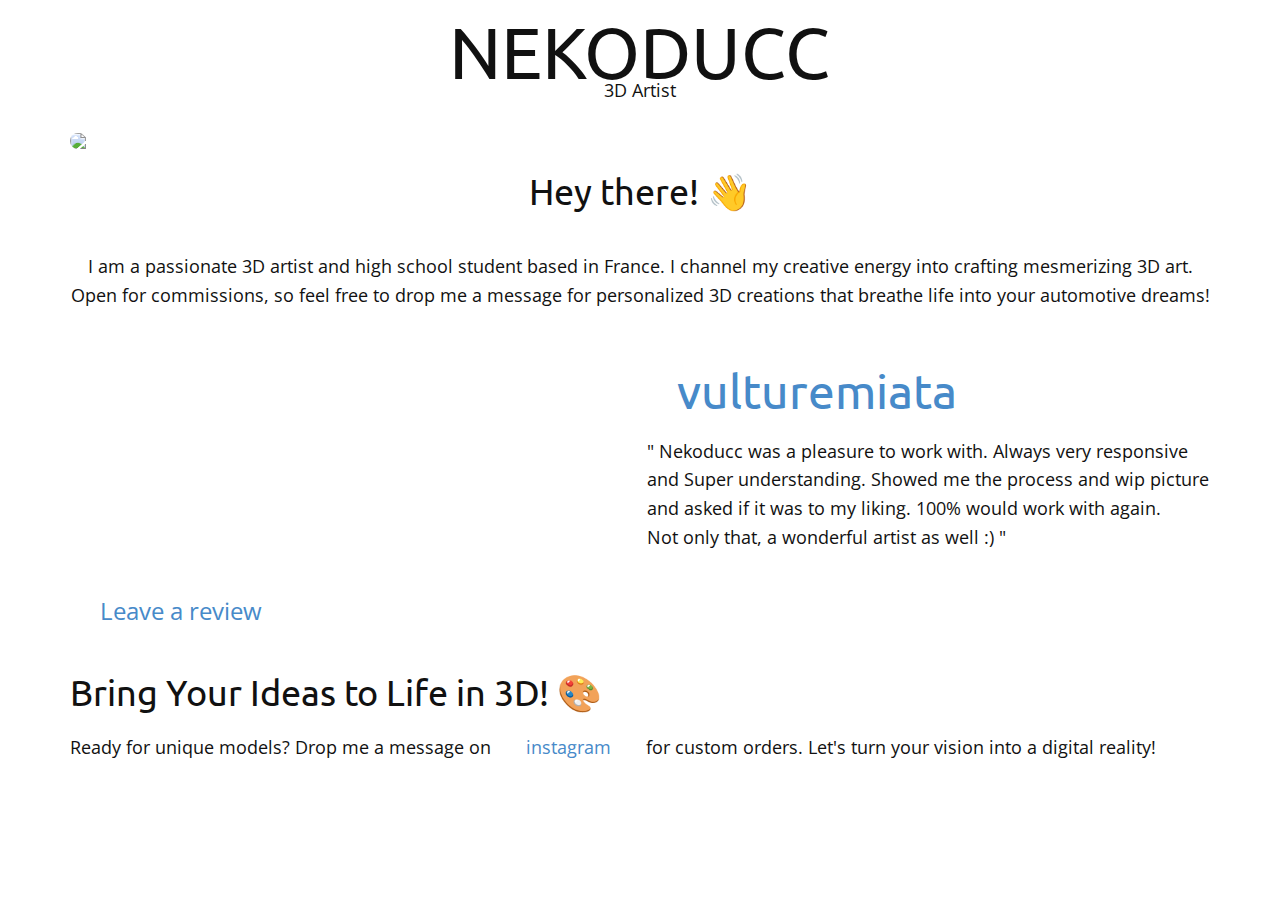
==== commit 752b971c: "part2" ====
--- a/index.html
+++ b/index.html
@@ -2,15 +2,18 @@
 <html style="font-size: 16px;" lang="fr"><head>
     <meta name="viewport" content="width=device-width, initial-scale=1.0">
     <meta charset="utf-8">
-    <meta name="keywords" content="​NEKODUCC">
+    <meta name="keywords" content="NEKODUCC, vulturemiata">
     <meta name="description" content="">
     <title>Home</title>
     <link rel="stylesheet" href="nicepage.css" media="screen">
-<link rel="stylesheet" href="index.css" media="screen">
+<link rel="stylesheet" href="Home.css" media="screen">
     <script class="u-script" type="text/javascript" src="jquery.js" defer=""></script>
     <script class="u-script" type="text/javascript" src="nicepage.js" defer=""></script>
-    <meta name="generator" content="Nicepage 7.0.3, nicepage.com">
+    <meta name="generator" content="Nicepage 6.5.3, nicepage.com">
     <link id="u-theme-google-font" rel="stylesheet" href="https://fonts.googleapis.com/css?family=Roboto:100,100i,300,300i,400,400i,500,500i,700,700i,900,900i|Open+Sans:300,300i,400,400i,500,500i,600,600i,700,700i,800,800i">
+    <link id="u-page-google-font" rel="stylesheet" href="https://fonts.googleapis.com/css?family=Ubuntu:300,300i,400,400i,500,500i,700,700i">
+    
+    
     
     
     
@@ -19,65 +22,134 @@
     <script type="application/ld+json">{
 		"@context": "http://schema.org",
 		"@type": "Organization",
-		"name": "NekoDucc"
+		"name": "",
+		"sameAs": [
+				"https://www.instagram.com/nekoducc/"
+		]
 }</script>
     <meta name="theme-color" content="#478ac9">
     <meta property="og:title" content="Home">
-    <meta property="og:description" content="">
     <meta property="og:type" content="website">
   <meta data-intl-tel-input-cdn-path="intlTelInput/"></head>
-  <body data-home-page="Home.html" data-home-page-title="Home" data-path-to-root="./" data-include-products="false" class="u-body u-xl-mode" data-lang="fr"><header class="u-clearfix u-grey-80 u-header u-header" id="sec-f822"><div class="u-clearfix u-sheet u-sheet-1">
-        <h1 class="u-custom-font u-text u-text-default u-text-font u-text-grey-5 u-text-1"> NEKODUCC</h1>
+  <body data-home-page="Home.html" data-home-page-title="Home" data-path-to-root="./" data-include-products="false" class="u-body u-xl-mode" data-lang="fr"><header class="u-align-center-sm u-align-center-xs u-clearfix u-header u-white u-header" id="sec-10b2"><div class="u-clearfix u-sheet u-sheet-1">
+        <h1 class="u-align-center u-custom-font u-font-ubuntu u-text u-text-1">NEKODUCC<br>
+        </h1>
+        <p class="u-align-center u-text u-text-2">3D Artist</p>
+        <nav class="u-align-left u-menu u-menu-hamburger u-offcanvas u-menu-1" data-responsive-from="XL" data-position="Menu">
+          <div class="menu-collapse" style="font-size: 1rem;">
+            <a class="u-button-style u-nav-link" href="#">
+              <svg class="u-svg-link" preserveAspectRatio="xMidYMin slice" viewBox="0 0 302 302" style=""><use xmlns:xlink="http://www.w3.org/1999/xlink" xlink:href="#svg-8a8f"></use></svg>
+              <svg xmlns="http://www.w3.org/2000/svg" xmlns:xlink="http://www.w3.org/1999/xlink" version="1.1" id="svg-8a8f" x="0px" y="0px" viewBox="0 0 302 302" style="enable-background:new 0 0 302 302;" xml:space="preserve" class="u-svg-content"><g><rect y="36" width="302" height="30"></rect><rect y="236" width="302" height="30"></rect><rect y="136" width="302" height="30"></rect>
+</g><g></g><g></g><g></g><g></g><g></g><g></g><g></g><g></g><g></g><g></g><g></g><g></g><g></g><g></g><g></g></svg>
+            </a>
+          </div>
+          <div class="u-custom-menu u-nav-container">
+            <ul class="u-nav u-unstyled u-nav-1"><li class="u-nav-item"><a class="u-button-style u-nav-link" href="Home.html#sec-7c29" style="padding-right: 1421px;">About Me</a>
+</li><li class="u-nav-item"><a class="u-button-style u-nav-link" href="Home.html#sec-b9c5" style="padding-right: 1421px;">My Projects</a>
+</li></ul>
+          </div>
+          <div class="u-custom-menu u-nav-container-collapse">
+            <div class="u-align-center u-black u-container-style u-inner-container-layout u-opacity u-opacity-95 u-sidenav">
+              <div class="u-inner-container-layout u-sidenav-overflow">
+                <div class="u-menu-close"></div>
+                <ul class="u-align-center u-nav u-popupmenu-items u-unstyled u-nav-2"><li class="u-nav-item"><a class="u-button-style u-nav-link" href="Home.html#sec-7c29">About Me</a>
+</li><li class="u-nav-item"><a class="u-button-style u-nav-link" href="Home.html#sec-b9c5">My Projects</a>
+</li></ul>
+              </div>
+            </div>
+            <div class="u-black u-menu-overlay u-opacity u-opacity-70"></div>
+          </div>
+        </nav>
+        <div class="u-social-icons u-spacing-0 u-social-icons-1">
+          <a class="u-social-url" title="instagram" target="_blank" href="https://www.instagram.com/nekoducc/" rel="nofollow"><span class="u-file-icon u-icon u-social-icon u-social-instagram u-text-black u-icon-1"><img src="images/1077042-001d9e60.png" alt=""></span>
+          </a>
+        </div>
       </div></header>
-    <section class="u-clearfix u-grey-75 u-section-1" id="sec-e1c0">
-      <div class="u-clearfix u-sheet u-valign-middle-lg u-valign-middle-xl u-sheet-1">
-        <img class="custom-expanded u-image u-image-round u-radius u-image-1" data-image-width="617" data-image-height="617" src="images/favicon.jpg">
-        <p class="u-align-center-md u-align-center-sm u-align-center-xs u-align-left-lg u-align-left-xl u-large-text u-text u-text-variant u-text-1">
-          <span style="font-weight: 700;"> Welcome to My <span class="u-text-palette-2-light-2">Portfolio</span>!
-          </span>
-          <br>Hi, I’m <span class="u-text-palette-2-light-2">NekoDucc</span>! but most people just call me <span class="u-text-palette-2-light-2">Ducc </span>(pronounced “duck”). I’m a passionate <span class="u-text-palette-2-light-2">3D artist</span> who brings my brain's creations to life. While I’m currently self-studying <span class="u-text-palette-2-light-2">character design</span>, I also enjoy exploring a variety of other artistic projects.
+    <section class="u-clearfix u-section-1" id="sec-7c29">
+      <div class="u-clearfix u-sheet u-valign-middle u-sheet-1">
+        <img class="u-image u-image-round u-radius-50 u-image-1" src="images/its_kao.png" data-image-width="1280" data-image-height="1280" data-href="https://www.instagram.com/nekoducc/" data-target="_blank">
+        <h3 class="u-align-center u-custom-font u-font-ubuntu u-text u-text-1"> Hey there! 👋</h3>
+        <p class="u-align-center u-text u-text-2"> I am a passionate 3D artist and high school student based in France. I channel my creative energy into crafting mesmerizing 3D art. Open for commissions, so feel free to drop me a message for personalized 3D creations that breathe life into your automotive dreams!</p>
+      </div>
+    </section>
+    <section class="u-clearfix u-section-2" id="sec-31a6">
+      <div class="u-clearfix u-sheet u-valign-middle u-sheet-1">
+        <div class="u-expanded-width u-gallery u-layout-grid u-lightbox u-no-transition u-show-text-none u-gallery-1">
+          <div class="u-gallery-inner u-gallery-inner-1">
+            <div class="u-effect-hover-zoom u-gallery-item u-radius u-shape-round u-gallery-item-1" data-animation-name="" data-animation-duration="0" data-animation-delay="0" data-animation-direction="">
+              <div class="u-back-slide">
+                <img class="u-back-image u-expanded" src="images/FrontLeft.png" data-image-width="1024" data-image-height="1024">
+              </div>
+              <div class="u-over-slide u-shading u-over-slide-1"></div>
+            </div>
+            <div class="u-effect-hover-zoom u-gallery-item u-radius u-shape-round u-gallery-item-2" data-animation-name="" data-animation-duration="0" data-animation-delay="0" data-animation-direction="">
+              <div class="u-back-slide">
+                <img class="u-back-image u-expanded" src="images/TopFront.png" data-image-width="1024" data-image-height="1024">
+              </div>
+              <div class="u-over-slide u-shading u-over-slide-2"></div>
+            </div>
+            <div class="u-effect-hover-zoom u-gallery-item u-radius u-shape-round u-gallery-item-3" data-animation-name="" data-animation-duration="0" data-animation-delay="0" data-animation-direction="">
+              <div class="u-back-slide">
+                <img class="u-back-image u-expanded" src="images/RearRight.png" data-image-width="1024" data-image-height="1024">
+              </div>
+              <div class="u-over-slide u-shading u-over-slide-3"></div>
+            </div>
+          </div>
+        </div>
+      </div>
+    </section>
+    <section class="u-clearfix u-white u-section-3" id="sec-b9c5">
+      <div class="u-clearfix u-sheet u-valign-middle-lg u-valign-middle-md u-valign-middle-sm u-valign-middle-xs u-sheet-1">
+        <div class="data-layout-selected u-clearfix u-expanded-width u-gutter-14 u-layout-wrap u-layout-wrap-1">
+          <div class="u-gutter-0 u-layout">
+            <div class="u-layout-row">
+              <div class="u-size-30 u-size-60-md">
+                <div class="u-layout-row">
+                  <div class="u-align-left u-container-style u-image u-image-round u-layout-cell u-left-cell u-radius-50 u-size-60 u-image-1" src="" data-image-width="1920" data-image-height="1920" data-href="https://www.instagram.com/p/C1MwpnRqJX_/" data-target="_blank">
+                    <div class="u-container-layout u-container-layout-1" src=""></div>
+                  </div>
+                </div>
+              </div>
+              <div class="u-size-30 u-size-60-md">
+                <div class="u-layout-col">
+                  <div class="u-align-left u-container-style u-image u-image-round u-layout-cell u-radius-50 u-right-cell u-size-40 u-image-2" data-image-width="1920" data-image-height="750">
+                    <div class="u-container-layout u-valign-middle u-container-layout-2" src=""></div>
+                  </div>
+                  <div class="u-align-left u-container-style u-layout-cell u-right-cell u-size-20 u-white u-layout-cell-3" src="">
+                    <div class="u-container-layout u-container-layout-3">
+                      <h2 class="u-custom-font u-font-ubuntu u-text u-text-default u-text-1">
+                        <a class="u-active-none u-border-none u-btn u-button-link u-button-style u-hover-none u-none u-text-palette-1-base u-btn-1" href="https://www.instagram.com/vulturemiata/" target="_blank">vulturemiata<br>
+                        </a>
+                      </h2>
+                      <p class="u-text u-text-2"> " Nekoducc was a pleasure to work with. Always very responsive and Super understanding. Showed me the process and wip picture and asked if it was to my liking.
+ 100% would work with again.<br>Not only that, a wonderful artist as well :) "
+                      </p>
+                      <img class="u-image u-image-contain u-image-default u-preserve-proportions u-image-3" src="images/Untitled4.png" alt="" data-image-width="794" data-image-height="794">
+                      <img class="u-image u-image-contain u-image-default u-preserve-proportions u-image-4" src="images/Untitled4.png" alt="" data-image-width="794" data-image-height="794">
+                      <img class="u-image u-image-contain u-image-default u-preserve-proportions u-image-5" src="images/Untitled4.png" alt="" data-image-width="794" data-image-height="794">
+                      <img class="u-image u-image-contain u-image-default u-preserve-proportions u-image-6" src="images/Untitled4.png" alt="" data-image-width="794" data-image-height="794">
+                      <img class="u-image u-image-contain u-image-default u-preserve-proportions u-image-7" src="images/Untitled4.png" alt="" data-image-width="794" data-image-height="794">
+                    </div>
+                  </div>
+                </div>
+              </div>
+            </div>
+          </div>
+        </div>
+      </div>
+    </section>
+    <section class="u-align-center u-clearfix u-section-4" id="sec-a2aa">
+      <div class="u-clearfix u-sheet u-sheet-1">
+        <p class="u-large-text u-text u-text-default u-text-variant u-text-1">
+          <a class="u-active-none u-border-none u-btn u-button-link u-button-style u-hover-none u-none u-text-palette-1-base u-btn-1" href="https://forms.gle/vUmh2MYGtxc5wzMe9" target="_blank">Leave a review</a>
         </p>
       </div>
     </section>
-    <section class="u-clearfix u-grey-75 u-section-2" id="sec-b662">
+    <section class="u-clearfix u-white u-section-5" id="sec-a1f7">
       <div class="u-clearfix u-sheet u-sheet-1">
-        <img class="u-image u-image-round u-radius u-image-1" src="images/Screenshot2024-11-22203847.png" alt="" data-image-width="804" data-image-height="760">
-        <p class="u-align-center-md u-align-center-sm u-align-center-xs u-align-left-lg u-align-left-xl u-large-text u-text u-text-variant u-text-1">
-          <span style="font-weight: 700;"> The <span class="u-text-palette-2-light-2">Wireframe<span class="u-text-white">:</span>
-              <span class="u-text-white"></span>
-            </span>
-          </span>
-          <br>I first start my projects with a single vertice then extrude it to shape it how I want, this time, I made a face
-        </p>
-        <img class="u-image u-image-round u-radius u-image-2" src="images/Screenshot2024-11-22203953.png" alt="" data-image-width="655" data-image-height="664">
-        <p class="u-align-center-md u-align-center-sm u-align-center-xs u-align-left-lg u-align-left-xl u-large-text u-text u-text-variant u-text-2">
-          <span style="font-weight: 700;"> The <span style="color: rgb(241, 181, 184);">Solid&nbsp;</span>
-            <span class="u-text-white"> viewport:</span>
-          </span>
-          <br>Then, I switched to the solid view to better assess the overall shape and proportions of the face. This view helps me refine the structure without being distracted by textures or wireframes, focusing purely on the geometry and silhouette.
-        </p>
-        <img class="custom-expanded u-image u-image-round u-radius u-image-3" src="images/Screenshot2024-11-22204010.png" data-image-width="655" data-image-height="681">
-        <p class="u-align-center-md u-align-center-sm u-align-center-xs u-align-left-lg u-align-left-xl u-large-text u-text u-text-variant u-text-3">
-          <span style="font-weight: 700;"></span>
-          <span style="font-weight: 700;">The <span class="u-text-palette-2-light-2">Material Preview</span>:
-          </span>
-          <br>Next, I moved to the material preview to begin working on the textures and shading. This mode allowed me to see how the colors, materials, and lighting interact on the model. I started by adding a base skin material and layering details like the eyes, eyebrows, and subtle blush to bring the character to life.
+        <h3 class="u-custom-font u-font-ubuntu u-text u-text-1"> Bring Your Ideas to Life in 3D! 🎨</h3>
+        <p class="u-text u-text-2"> Ready for unique models? Drop me a message on <a href="https://www.instagram.com/nekoducc/" class="u-active-none u-border-none u-btn u-button-link u-button-style u-hover-none u-none u-text-palette-1-base u-btn-1" target="_blank">instagram</a> for custom orders. Let's turn your vision into a digital reality!
         </p>
       </div>
     </section>
-    <section class="u-clearfix u-grey-75 u-section-3" id="sec-7773">
-      <div class="u-clearfix u-sheet u-sheet-1">
-        <img class="u-image u-image-round u-radius u-image-1" src="images/Screenshot2024-11-22204846.png" alt="" data-image-width="477" data-image-height="458">
-        <p class="u-align-center u-large-text u-text u-text-variant u-text-1">
-          <span style="font-weight: 700;"></span>
-          <span style="font-weight: 700;">The <span class="u-text-palette-2-light-2">Rendered </span>Viewport:
-          </span>
-          <br>Finally, I switched to the shaded/rendered viewport to check the final look of the character with all the materials, lighting, and shadows applied. This gives a more realistic preview of how the model will appear in a final render. I adjusted the lighting to ensure the face has the right amount of contrast and highlights, and fine-tuned the shading to make the features pop, ensuring everything looks smooth and polished.
-        </p>
-      </div>
-    </section>
-    
-    
-    
-  
 </body></html>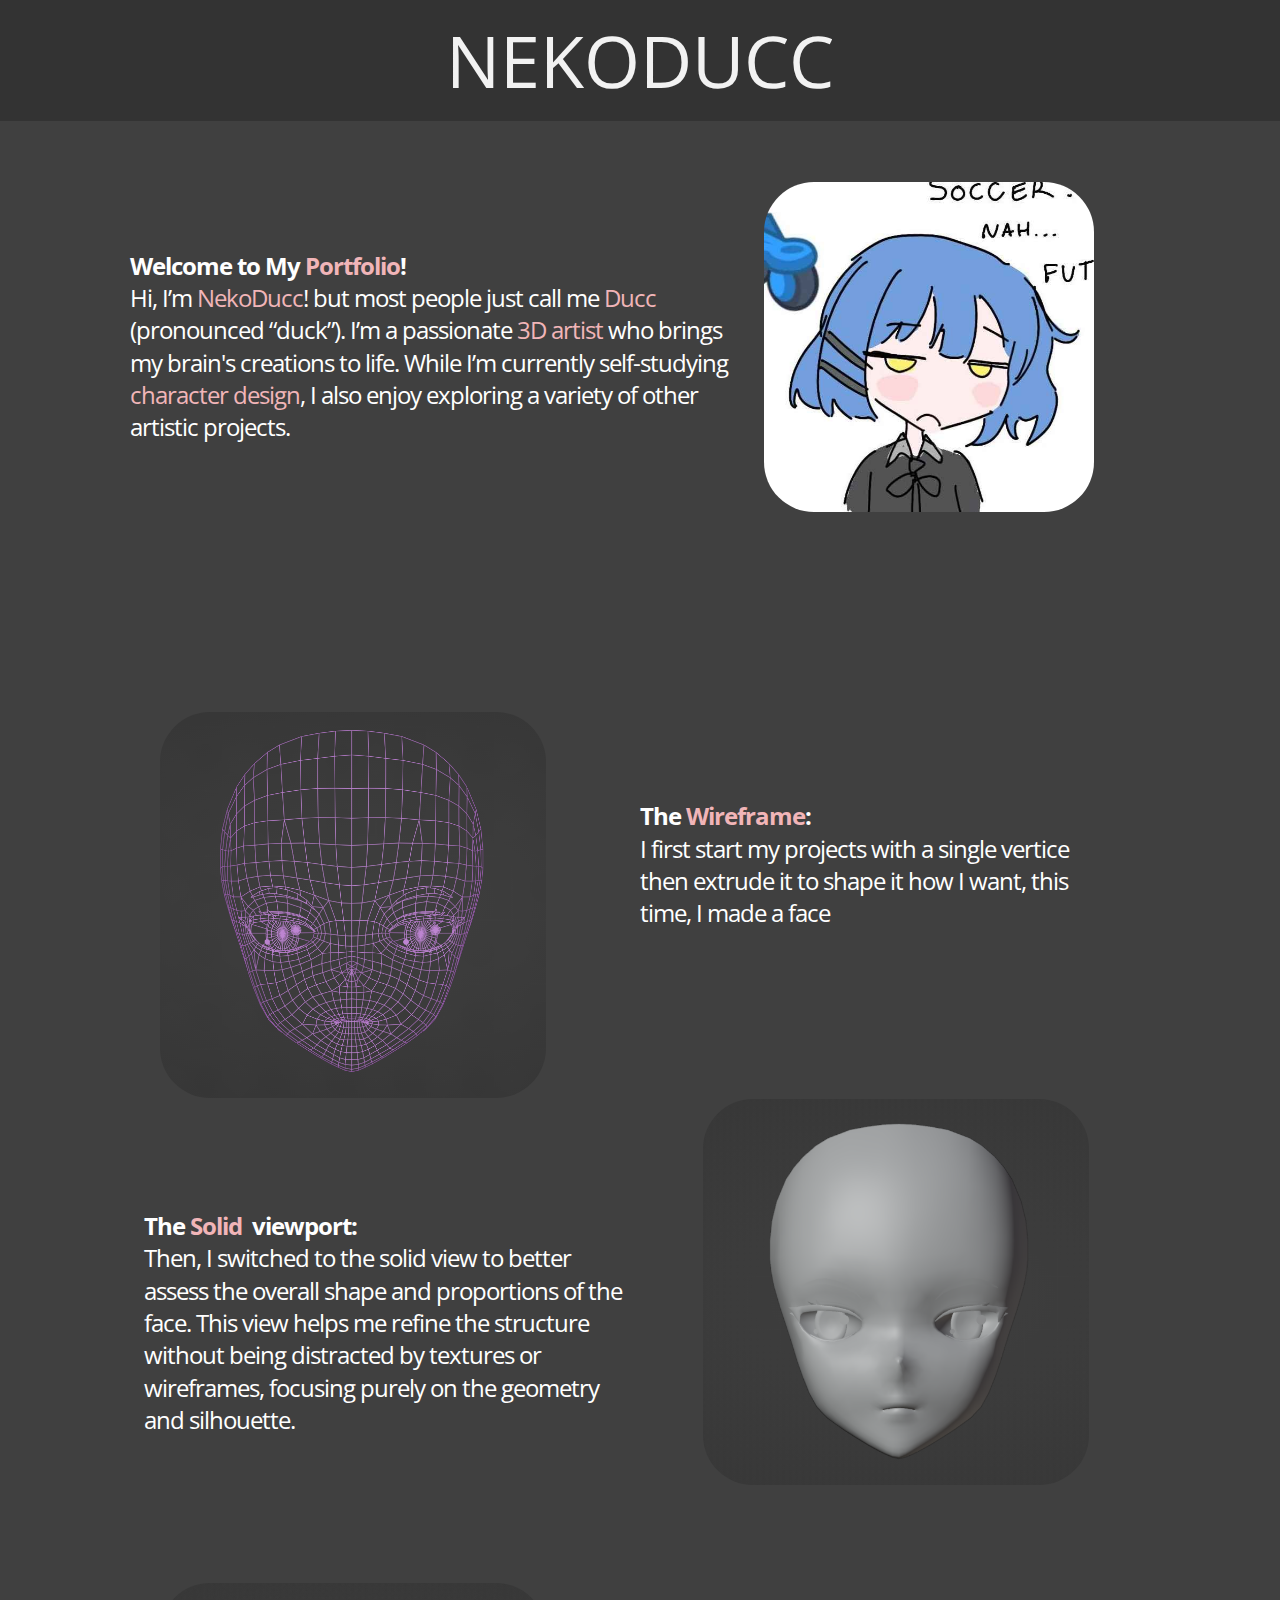
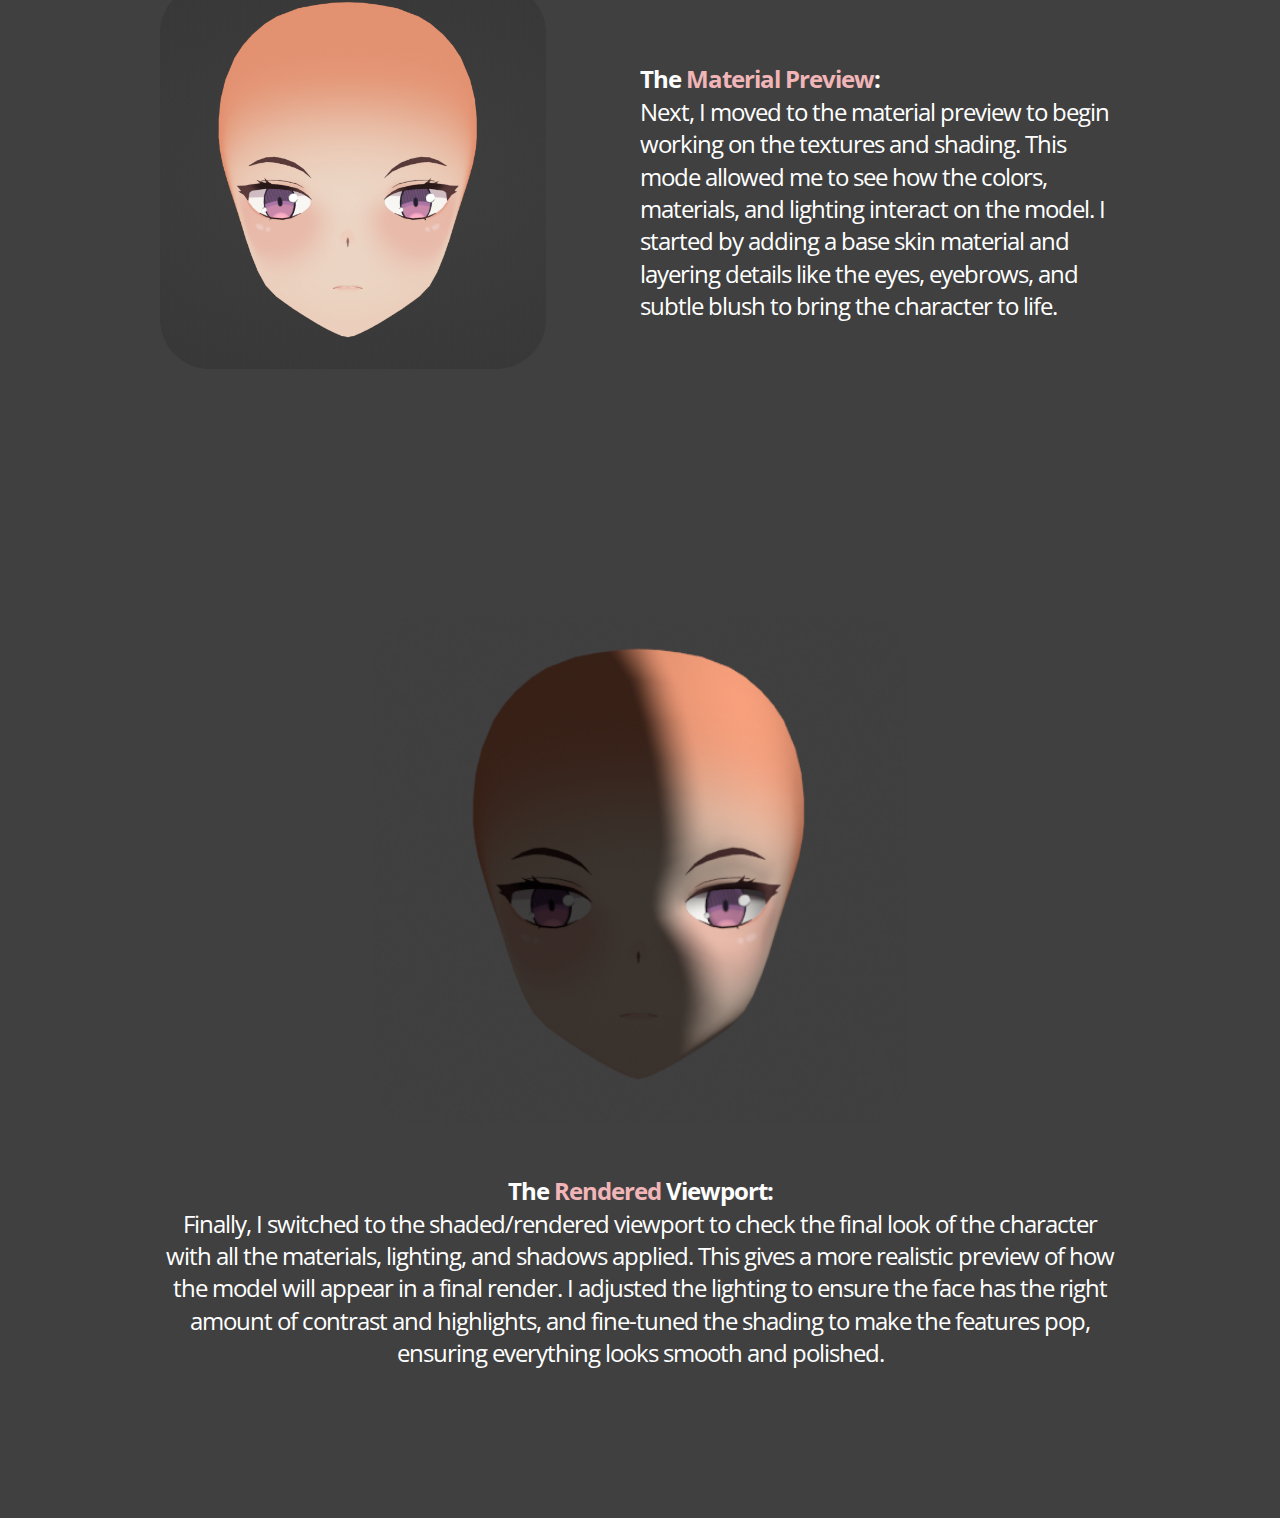
==== commit 0c1e0535: "final" ====
--- a/index.html
+++ b/index.html
@@ -2,18 +2,15 @@
 <html style="font-size: 16px;" lang="fr"><head>
     <meta name="viewport" content="width=device-width, initial-scale=1.0">
     <meta charset="utf-8">
-    <meta name="keywords" content="NEKODUCC, vulturemiata">
+    <meta name="keywords" content="​NEKODUCC">
     <meta name="description" content="">
     <title>Home</title>
     <link rel="stylesheet" href="nicepage.css" media="screen">
-<link rel="stylesheet" href="Home.css" media="screen">
+<link rel="stylesheet" href="index.css" media="screen">
     <script class="u-script" type="text/javascript" src="jquery.js" defer=""></script>
     <script class="u-script" type="text/javascript" src="nicepage.js" defer=""></script>
-    <meta name="generator" content="Nicepage 6.5.3, nicepage.com">
+    <meta name="generator" content="Nicepage 7.0.3, nicepage.com">
     <link id="u-theme-google-font" rel="stylesheet" href="https://fonts.googleapis.com/css?family=Roboto:100,100i,300,300i,400,400i,500,500i,700,700i,900,900i|Open+Sans:300,300i,400,400i,500,500i,600,600i,700,700i,800,800i">
-    <link id="u-page-google-font" rel="stylesheet" href="https://fonts.googleapis.com/css?family=Ubuntu:300,300i,400,400i,500,500i,700,700i">
-    
-    
     
     
     
@@ -22,134 +19,65 @@
     <script type="application/ld+json">{
 		"@context": "http://schema.org",
 		"@type": "Organization",
-		"name": "",
-		"sameAs": [
-				"https://www.instagram.com/nekoducc/"
-		]
+		"name": "NekoDucc"
 }</script>
     <meta name="theme-color" content="#478ac9">
     <meta property="og:title" content="Home">
+    <meta property="og:description" content="">
     <meta property="og:type" content="website">
   <meta data-intl-tel-input-cdn-path="intlTelInput/"></head>
-  <body data-home-page="Home.html" data-home-page-title="Home" data-path-to-root="./" data-include-products="false" class="u-body u-xl-mode" data-lang="fr"><header class="u-align-center-sm u-align-center-xs u-clearfix u-header u-white u-header" id="sec-10b2"><div class="u-clearfix u-sheet u-sheet-1">
-        <h1 class="u-align-center u-custom-font u-font-ubuntu u-text u-text-1">NEKODUCC<br>
-        </h1>
-        <p class="u-align-center u-text u-text-2">3D Artist</p>
-        <nav class="u-align-left u-menu u-menu-hamburger u-offcanvas u-menu-1" data-responsive-from="XL" data-position="Menu">
-          <div class="menu-collapse" style="font-size: 1rem;">
-            <a class="u-button-style u-nav-link" href="#">
-              <svg class="u-svg-link" preserveAspectRatio="xMidYMin slice" viewBox="0 0 302 302" style=""><use xmlns:xlink="http://www.w3.org/1999/xlink" xlink:href="#svg-8a8f"></use></svg>
-              <svg xmlns="http://www.w3.org/2000/svg" xmlns:xlink="http://www.w3.org/1999/xlink" version="1.1" id="svg-8a8f" x="0px" y="0px" viewBox="0 0 302 302" style="enable-background:new 0 0 302 302;" xml:space="preserve" class="u-svg-content"><g><rect y="36" width="302" height="30"></rect><rect y="236" width="302" height="30"></rect><rect y="136" width="302" height="30"></rect>
-</g><g></g><g></g><g></g><g></g><g></g><g></g><g></g><g></g><g></g><g></g><g></g><g></g><g></g><g></g><g></g></svg>
-            </a>
-          </div>
-          <div class="u-custom-menu u-nav-container">
-            <ul class="u-nav u-unstyled u-nav-1"><li class="u-nav-item"><a class="u-button-style u-nav-link" href="Home.html#sec-7c29" style="padding-right: 1421px;">About Me</a>
-</li><li class="u-nav-item"><a class="u-button-style u-nav-link" href="Home.html#sec-b9c5" style="padding-right: 1421px;">My Projects</a>
-</li></ul>
-          </div>
-          <div class="u-custom-menu u-nav-container-collapse">
-            <div class="u-align-center u-black u-container-style u-inner-container-layout u-opacity u-opacity-95 u-sidenav">
-              <div class="u-inner-container-layout u-sidenav-overflow">
-                <div class="u-menu-close"></div>
-                <ul class="u-align-center u-nav u-popupmenu-items u-unstyled u-nav-2"><li class="u-nav-item"><a class="u-button-style u-nav-link" href="Home.html#sec-7c29">About Me</a>
-</li><li class="u-nav-item"><a class="u-button-style u-nav-link" href="Home.html#sec-b9c5">My Projects</a>
-</li></ul>
-              </div>
-            </div>
-            <div class="u-black u-menu-overlay u-opacity u-opacity-70"></div>
-          </div>
-        </nav>
-        <div class="u-social-icons u-spacing-0 u-social-icons-1">
-          <a class="u-social-url" title="instagram" target="_blank" href="https://www.instagram.com/nekoducc/" rel="nofollow"><span class="u-file-icon u-icon u-social-icon u-social-instagram u-text-black u-icon-1"><img src="images/1077042-001d9e60.png" alt=""></span>
-          </a>
-        </div>
+  <body data-home-page="Home.html" data-home-page-title="Home" data-path-to-root="./" data-include-products="false" class="u-body u-xl-mode" data-lang="fr"><header class="u-clearfix u-grey-80 u-header u-header" id="sec-f822"><div class="u-clearfix u-sheet u-sheet-1">
+        <h1 class="u-custom-font u-text u-text-default u-text-font u-text-grey-5 u-text-1"> NEKODUCC</h1>
       </div></header>
-    <section class="u-clearfix u-section-1" id="sec-7c29">
-      <div class="u-clearfix u-sheet u-valign-middle u-sheet-1">
-        <img class="u-image u-image-round u-radius-50 u-image-1" src="images/its_kao.png" data-image-width="1280" data-image-height="1280" data-href="https://www.instagram.com/nekoducc/" data-target="_blank">
-        <h3 class="u-align-center u-custom-font u-font-ubuntu u-text u-text-1"> Hey there! 👋</h3>
-        <p class="u-align-center u-text u-text-2"> I am a passionate 3D artist and high school student based in France. I channel my creative energy into crafting mesmerizing 3D art. Open for commissions, so feel free to drop me a message for personalized 3D creations that breathe life into your automotive dreams!</p>
-      </div>
-    </section>
-    <section class="u-clearfix u-section-2" id="sec-31a6">
-      <div class="u-clearfix u-sheet u-valign-middle u-sheet-1">
-        <div class="u-expanded-width u-gallery u-layout-grid u-lightbox u-no-transition u-show-text-none u-gallery-1">
-          <div class="u-gallery-inner u-gallery-inner-1">
-            <div class="u-effect-hover-zoom u-gallery-item u-radius u-shape-round u-gallery-item-1" data-animation-name="" data-animation-duration="0" data-animation-delay="0" data-animation-direction="">
-              <div class="u-back-slide">
-                <img class="u-back-image u-expanded" src="images/FrontLeft.png" data-image-width="1024" data-image-height="1024">
-              </div>
-              <div class="u-over-slide u-shading u-over-slide-1"></div>
-            </div>
-            <div class="u-effect-hover-zoom u-gallery-item u-radius u-shape-round u-gallery-item-2" data-animation-name="" data-animation-duration="0" data-animation-delay="0" data-animation-direction="">
-              <div class="u-back-slide">
-                <img class="u-back-image u-expanded" src="images/TopFront.png" data-image-width="1024" data-image-height="1024">
-              </div>
-              <div class="u-over-slide u-shading u-over-slide-2"></div>
-            </div>
-            <div class="u-effect-hover-zoom u-gallery-item u-radius u-shape-round u-gallery-item-3" data-animation-name="" data-animation-duration="0" data-animation-delay="0" data-animation-direction="">
-              <div class="u-back-slide">
-                <img class="u-back-image u-expanded" src="images/RearRight.png" data-image-width="1024" data-image-height="1024">
-              </div>
-              <div class="u-over-slide u-shading u-over-slide-3"></div>
-            </div>
-          </div>
-        </div>
-      </div>
-    </section>
-    <section class="u-clearfix u-white u-section-3" id="sec-b9c5">
-      <div class="u-clearfix u-sheet u-valign-middle-lg u-valign-middle-md u-valign-middle-sm u-valign-middle-xs u-sheet-1">
-        <div class="data-layout-selected u-clearfix u-expanded-width u-gutter-14 u-layout-wrap u-layout-wrap-1">
-          <div class="u-gutter-0 u-layout">
-            <div class="u-layout-row">
-              <div class="u-size-30 u-size-60-md">
-                <div class="u-layout-row">
-                  <div class="u-align-left u-container-style u-image u-image-round u-layout-cell u-left-cell u-radius-50 u-size-60 u-image-1" src="" data-image-width="1920" data-image-height="1920" data-href="https://www.instagram.com/p/C1MwpnRqJX_/" data-target="_blank">
-                    <div class="u-container-layout u-container-layout-1" src=""></div>
-                  </div>
-                </div>
-              </div>
-              <div class="u-size-30 u-size-60-md">
-                <div class="u-layout-col">
-                  <div class="u-align-left u-container-style u-image u-image-round u-layout-cell u-radius-50 u-right-cell u-size-40 u-image-2" data-image-width="1920" data-image-height="750">
-                    <div class="u-container-layout u-valign-middle u-container-layout-2" src=""></div>
-                  </div>
-                  <div class="u-align-left u-container-style u-layout-cell u-right-cell u-size-20 u-white u-layout-cell-3" src="">
-                    <div class="u-container-layout u-container-layout-3">
-                      <h2 class="u-custom-font u-font-ubuntu u-text u-text-default u-text-1">
-                        <a class="u-active-none u-border-none u-btn u-button-link u-button-style u-hover-none u-none u-text-palette-1-base u-btn-1" href="https://www.instagram.com/vulturemiata/" target="_blank">vulturemiata<br>
-                        </a>
-                      </h2>
-                      <p class="u-text u-text-2"> " Nekoducc was a pleasure to work with. Always very responsive and Super understanding. Showed me the process and wip picture and asked if it was to my liking.
- 100% would work with again.<br>Not only that, a wonderful artist as well :) "
-                      </p>
-                      <img class="u-image u-image-contain u-image-default u-preserve-proportions u-image-3" src="images/Untitled4.png" alt="" data-image-width="794" data-image-height="794">
-                      <img class="u-image u-image-contain u-image-default u-preserve-proportions u-image-4" src="images/Untitled4.png" alt="" data-image-width="794" data-image-height="794">
-                      <img class="u-image u-image-contain u-image-default u-preserve-proportions u-image-5" src="images/Untitled4.png" alt="" data-image-width="794" data-image-height="794">
-                      <img class="u-image u-image-contain u-image-default u-preserve-proportions u-image-6" src="images/Untitled4.png" alt="" data-image-width="794" data-image-height="794">
-                      <img class="u-image u-image-contain u-image-default u-preserve-proportions u-image-7" src="images/Untitled4.png" alt="" data-image-width="794" data-image-height="794">
-                    </div>
-                  </div>
-                </div>
-              </div>
-            </div>
-          </div>
-        </div>
-      </div>
-    </section>
-    <section class="u-align-center u-clearfix u-section-4" id="sec-a2aa">
-      <div class="u-clearfix u-sheet u-sheet-1">
-        <p class="u-large-text u-text u-text-default u-text-variant u-text-1">
-          <a class="u-active-none u-border-none u-btn u-button-link u-button-style u-hover-none u-none u-text-palette-1-base u-btn-1" href="https://forms.gle/vUmh2MYGtxc5wzMe9" target="_blank">Leave a review</a>
+    <section class="u-clearfix u-grey-75 u-section-1" id="sec-e1c0">
+      <div class="u-clearfix u-sheet u-valign-middle-lg u-valign-middle-xl u-sheet-1">
+        <img class="custom-expanded u-image u-image-round u-radius u-image-1" data-image-width="617" data-image-height="617" src="images/favicon.jpg">
+        <p class="u-align-center-md u-align-center-sm u-align-center-xs u-align-left-lg u-align-left-xl u-large-text u-text u-text-variant u-text-1">
+          <span style="font-weight: 700;"> Welcome to My <span class="u-text-palette-2-light-2">Portfolio</span>!
+          </span>
+          <br>Hi, I’m <span class="u-text-palette-2-light-2">NekoDucc</span>! but most people just call me <span class="u-text-palette-2-light-2">Ducc </span>(pronounced “duck”). I’m a passionate <span class="u-text-palette-2-light-2">3D artist</span> who brings my brain's creations to life. While I’m currently self-studying <span class="u-text-palette-2-light-2">character design</span>, I also enjoy exploring a variety of other artistic projects.
         </p>
       </div>
     </section>
-    <section class="u-clearfix u-white u-section-5" id="sec-a1f7">
+    <section class="u-clearfix u-grey-75 u-section-2" id="sec-b662">
       <div class="u-clearfix u-sheet u-sheet-1">
-        <h3 class="u-custom-font u-font-ubuntu u-text u-text-1"> Bring Your Ideas to Life in 3D! 🎨</h3>
-        <p class="u-text u-text-2"> Ready for unique models? Drop me a message on <a href="https://www.instagram.com/nekoducc/" class="u-active-none u-border-none u-btn u-button-link u-button-style u-hover-none u-none u-text-palette-1-base u-btn-1" target="_blank">instagram</a> for custom orders. Let's turn your vision into a digital reality!
+        <img class="u-image u-image-round u-radius u-image-1" src="images/Screenshot2024-11-22203847.png" alt="" data-image-width="804" data-image-height="760">
+        <p class="u-align-center-md u-align-center-sm u-align-center-xs u-align-left-lg u-align-left-xl u-large-text u-text u-text-variant u-text-1">
+          <span style="font-weight: 700;"> The <span class="u-text-palette-2-light-2">Wireframe<span class="u-text-white">:</span>
+              <span class="u-text-white"></span>
+            </span>
+          </span>
+          <br>I first start my projects with a single vertice then extrude it to shape it how I want, this time, I made a face
+        </p>
+        <img class="u-image u-image-round u-radius u-image-2" src="images/Screenshot2024-11-22203953.png" alt="" data-image-width="655" data-image-height="664">
+        <p class="u-align-center-md u-align-center-sm u-align-center-xs u-align-left-lg u-align-left-xl u-large-text u-text u-text-variant u-text-2">
+          <span style="font-weight: 700;"> The <span style="color: rgb(241, 181, 184);">Solid&nbsp;</span>
+            <span class="u-text-white"> viewport:</span>
+          </span>
+          <br>Then, I switched to the solid view to better assess the overall shape and proportions of the face. This view helps me refine the structure without being distracted by textures or wireframes, focusing purely on the geometry and silhouette.
+        </p>
+        <img class="custom-expanded u-image u-image-round u-radius u-image-3" src="images/Screenshot2024-11-22204010.png" data-image-width="655" data-image-height="681">
+        <p class="u-align-center-md u-align-center-sm u-align-center-xs u-align-left-lg u-align-left-xl u-large-text u-text u-text-variant u-text-3">
+          <span style="font-weight: 700;"></span>
+          <span style="font-weight: 700;">The <span class="u-text-palette-2-light-2">Material Preview</span>:
+          </span>
+          <br>Next, I moved to the material preview to begin working on the textures and shading. This mode allowed me to see how the colors, materials, and lighting interact on the model. I started by adding a base skin material and layering details like the eyes, eyebrows, and subtle blush to bring the character to life.
         </p>
       </div>
     </section>
+    <section class="u-clearfix u-grey-75 u-section-3" id="sec-7773">
+      <div class="u-clearfix u-sheet u-sheet-1">
+        <img class="u-image u-image-round u-radius u-image-1" src="images/Screenshot2024-11-22204846.png" alt="" data-image-width="477" data-image-height="458">
+        <p class="u-align-center u-large-text u-text u-text-variant u-text-1">
+          <span style="font-weight: 700;"></span>
+          <span style="font-weight: 700;">The <span class="u-text-palette-2-light-2">Rendered </span>Viewport:
+          </span>
+          <br>Finally, I switched to the shaded/rendered viewport to check the final look of the character with all the materials, lighting, and shadows applied. This gives a more realistic preview of how the model will appear in a final render. I adjusted the lighting to ensure the face has the right amount of contrast and highlights, and fine-tuned the shading to make the features pop, ensuring everything looks smooth and polished.
+        </p>
+      </div>
+    </section>
+    
+    
+    
+  
 </body></html>--- a/nicepage.css
+++ b/nicepage.css
@@ -2300,6 +2300,16 @@
 .u-form-vertical .u-form-group {
   width: 100%;
 }
+.u-form-vertical .u-form-group.u-form-image.u-form-image-align-left.u-form-image-align-left {
+  margin-right: auto;
+}
+.u-form-vertical .u-form-group.u-form-image.u-form-image-align-center.u-form-image-align-center {
+  margin-left: auto !important;
+  margin-right: auto;
+}
+.u-form-vertical .u-form-group.u-form-image.u-form-image-align-right.u-form-image-align-right {
+  margin-left: auto !important;
+}
 .u-form-vertical .u-form-partition-factor-10 {
   width: 10%;
 }
@@ -2377,6 +2387,11 @@
 }
 .u-form-submit.u-label-left .u-btn-submit {
   pointer-events: auto;
+}
+.u-form-submit .u-btn-submit.disabled,
+.u-form-submit .u-btn-submit[disabled] {
+  pointer-events: none;
+  opacity: 0.6;
 }
 .u-form-horizontal .u-form-group:not(.u-label-top) {
   display: flex;
@@ -2746,7 +2761,6 @@
   align-items: center;
 }
 .u-form-file-upload .u-file-name {
-  overflow: hidden;
   text-overflow: ellipsis;
   word-wrap: normal;
 }
@@ -2757,6 +2771,44 @@
 }
 .u-form-file-upload .u-file-remove {
   margin-left: 0.5em;
+}
+.u-form-file-upload .u-file-spinner {
+  margin-left: 0.5em;
+  width: 100%;
+  height: 100%;
+  border: 2px solid;
+  border-bottom-color: transparent;
+  border-radius: 50%;
+  display: inline-block;
+  box-sizing: border-box;
+  animation: loaderIconRotation 1s linear infinite;
+}
+@keyframes loaderIconRotation {
+  0% {
+    transform: rotate(0deg);
+  }
+  100% {
+    transform: rotate(360deg);
+  }
+}
+.u-form-file-upload .u-file-error-tooltip {
+  position: relative;
+  display: inline-block;
+  color: red;
+}
+.u-form-file-upload .u-file-error-tooltip-text {
+  visibility: hidden;
+  width: 420px;
+  background-color: #5d5d5d;
+  color: #fff;
+  text-align: center;
+  border-radius: 6px;
+  padding: 5px 0;
+  position: absolute;
+  z-index: 1;
+}
+.u-form-file-upload .u-file-error-tooltip:hover .u-file-error-tooltip-text {
+  visibility: visible;
 }
 .u-form-file-upload .u-upload-button {
   margin: 0 0.5em 0 0;
@@ -3167,7 +3219,7 @@
 body {
   height: auto;
   min-height: 100%;
-  overflow-y: clip;
+  overflow-x: clip;
 }
 body,
 aside,
@@ -3215,6 +3267,7 @@
 }
 .u-spacing-100.u-language-layout-dropdown .u-language-url + .u-language-url,
 .u-form-checks-spacing-100 .u-form-checkbox-group .u-input-row,
+.u-form-checks-spacing-100.u-cookie-preferences .u-input-row,
 .u-form-radios-spacing-100 .u-form-radiobutton .u-input-row {
   margin-top: 100px;
 }
@@ -3222,6 +3275,7 @@
 .u-text.u-spacing-100 li {
   margin-bottom: 100px;
 }
+.u-spacing-100.u-calendar > div + div,
 .u-spacing-100.u-countdown-counter > div + div,
 .u-spacing-100.u-price-wrapper > div + div,
 .u-spacing-100.u-language-layout-icons .u-language-url + .u-language-url,
@@ -3253,6 +3307,7 @@
 }
 .u-spacing-99.u-language-layout-dropdown .u-language-url + .u-language-url,
 .u-form-checks-spacing-99 .u-form-checkbox-group .u-input-row,
+.u-form-checks-spacing-99.u-cookie-preferences .u-input-row,
 .u-form-radios-spacing-99 .u-form-radiobutton .u-input-row {
   margin-top: 99px;
 }
@@ -3260,6 +3315,7 @@
 .u-text.u-spacing-99 li {
   margin-bottom: 99px;
 }
+.u-spacing-99.u-calendar > div + div,
 .u-spacing-99.u-countdown-counter > div + div,
 .u-spacing-99.u-price-wrapper > div + div,
 .u-spacing-99.u-language-layout-icons .u-language-url + .u-language-url,
@@ -3291,6 +3347,7 @@
 }
 .u-spacing-98.u-language-layout-dropdown .u-language-url + .u-language-url,
 .u-form-checks-spacing-98 .u-form-checkbox-group .u-input-row,
+.u-form-checks-spacing-98.u-cookie-preferences .u-input-row,
 .u-form-radios-spacing-98 .u-form-radiobutton .u-input-row {
   margin-top: 98px;
 }
@@ -3298,6 +3355,7 @@
 .u-text.u-spacing-98 li {
   margin-bottom: 98px;
 }
+.u-spacing-98.u-calendar > div + div,
 .u-spacing-98.u-countdown-counter > div + div,
 .u-spacing-98.u-price-wrapper > div + div,
 .u-spacing-98.u-language-layout-icons .u-language-url + .u-language-url,
@@ -3329,6 +3387,7 @@
 }
 .u-spacing-97.u-language-layout-dropdown .u-language-url + .u-language-url,
 .u-form-checks-spacing-97 .u-form-checkbox-group .u-input-row,
+.u-form-checks-spacing-97.u-cookie-preferences .u-input-row,
 .u-form-radios-spacing-97 .u-form-radiobutton .u-input-row {
   margin-top: 97px;
 }
@@ -3336,6 +3395,7 @@
 .u-text.u-spacing-97 li {
   margin-bottom: 97px;
 }
+.u-spacing-97.u-calendar > div + div,
 .u-spacing-97.u-countdown-counter > div + div,
 .u-spacing-97.u-price-wrapper > div + div,
 .u-spacing-97.u-language-layout-icons .u-language-url + .u-language-url,
@@ -3367,6 +3427,7 @@
 }
 .u-spacing-96.u-language-layout-dropdown .u-language-url + .u-language-url,
 .u-form-checks-spacing-96 .u-form-checkbox-group .u-input-row,
+.u-form-checks-spacing-96.u-cookie-preferences .u-input-row,
 .u-form-radios-spacing-96 .u-form-radiobutton .u-input-row {
   margin-top: 96px;
 }
@@ -3374,6 +3435,7 @@
 .u-text.u-spacing-96 li {
   margin-bottom: 96px;
 }
+.u-spacing-96.u-calendar > div + div,
 .u-spacing-96.u-countdown-counter > div + div,
 .u-spacing-96.u-price-wrapper > div + div,
 .u-spacing-96.u-language-layout-icons .u-language-url + .u-language-url,
@@ -3405,6 +3467,7 @@
 }
 .u-spacing-95.u-language-layout-dropdown .u-language-url + .u-language-url,
 .u-form-checks-spacing-95 .u-form-checkbox-group .u-input-row,
+.u-form-checks-spacing-95.u-cookie-preferences .u-input-row,
 .u-form-radios-spacing-95 .u-form-radiobutton .u-input-row {
   margin-top: 95px;
 }
@@ -3412,6 +3475,7 @@
 .u-text.u-spacing-95 li {
   margin-bottom: 95px;
 }
+.u-spacing-95.u-calendar > div + div,
 .u-spacing-95.u-countdown-counter > div + div,
 .u-spacing-95.u-price-wrapper > div + div,
 .u-spacing-95.u-language-layout-icons .u-language-url + .u-language-url,
@@ -3443,6 +3507,7 @@
 }
 .u-spacing-94.u-language-layout-dropdown .u-language-url + .u-language-url,
 .u-form-checks-spacing-94 .u-form-checkbox-group .u-input-row,
+.u-form-checks-spacing-94.u-cookie-preferences .u-input-row,
 .u-form-radios-spacing-94 .u-form-radiobutton .u-input-row {
   margin-top: 94px;
 }
@@ -3450,6 +3515,7 @@
 .u-text.u-spacing-94 li {
   margin-bottom: 94px;
 }
+.u-spacing-94.u-calendar > div + div,
 .u-spacing-94.u-countdown-counter > div + div,
 .u-spacing-94.u-price-wrapper > div + div,
 .u-spacing-94.u-language-layout-icons .u-language-url + .u-language-url,
@@ -3481,6 +3547,7 @@
 }
 .u-spacing-93.u-language-layout-dropdown .u-language-url + .u-language-url,
 .u-form-checks-spacing-93 .u-form-checkbox-group .u-input-row,
+.u-form-checks-spacing-93.u-cookie-preferences .u-input-row,
 .u-form-radios-spacing-93 .u-form-radiobutton .u-input-row {
   margin-top: 93px;
 }
@@ -3488,6 +3555,7 @@
 .u-text.u-spacing-93 li {
   margin-bottom: 93px;
 }
+.u-spacing-93.u-calendar > div + div,
 .u-spacing-93.u-countdown-counter > div + div,
 .u-spacing-93.u-price-wrapper > div + div,
 .u-spacing-93.u-language-layout-icons .u-language-url + .u-language-url,
@@ -3519,6 +3587,7 @@
 }
 .u-spacing-92.u-language-layout-dropdown .u-language-url + .u-language-url,
 .u-form-checks-spacing-92 .u-form-checkbox-group .u-input-row,
+.u-form-checks-spacing-92.u-cookie-preferences .u-input-row,
 .u-form-radios-spacing-92 .u-form-radiobutton .u-input-row {
   margin-top: 92px;
 }
@@ -3526,6 +3595,7 @@
 .u-text.u-spacing-92 li {
   margin-bottom: 92px;
 }
+.u-spacing-92.u-calendar > div + div,
 .u-spacing-92.u-countdown-counter > div + div,
 .u-spacing-92.u-price-wrapper > div + div,
 .u-spacing-92.u-language-layout-icons .u-language-url + .u-language-url,
@@ -3557,6 +3627,7 @@
 }
 .u-spacing-91.u-language-layout-dropdown .u-language-url + .u-language-url,
 .u-form-checks-spacing-91 .u-form-checkbox-group .u-input-row,
+.u-form-checks-spacing-91.u-cookie-preferences .u-input-row,
 .u-form-radios-spacing-91 .u-form-radiobutton .u-input-row {
   margin-top: 91px;
 }
@@ -3564,6 +3635,7 @@
 .u-text.u-spacing-91 li {
   margin-bottom: 91px;
 }
+.u-spacing-91.u-calendar > div + div,
 .u-spacing-91.u-countdown-counter > div + div,
 .u-spacing-91.u-price-wrapper > div + div,
 .u-spacing-91.u-language-layout-icons .u-language-url + .u-language-url,
@@ -3595,6 +3667,7 @@
 }
 .u-spacing-90.u-language-layout-dropdown .u-language-url + .u-language-url,
 .u-form-checks-spacing-90 .u-form-checkbox-group .u-input-row,
+.u-form-checks-spacing-90.u-cookie-preferences .u-input-row,
 .u-form-radios-spacing-90 .u-form-radiobutton .u-input-row {
   margin-top: 90px;
 }
@@ -3602,6 +3675,7 @@
 .u-text.u-spacing-90 li {
   margin-bottom: 90px;
 }
+.u-spacing-90.u-calendar > div + div,
 .u-spacing-90.u-countdown-counter > div + div,
 .u-spacing-90.u-price-wrapper > div + div,
 .u-spacing-90.u-language-layout-icons .u-language-url + .u-language-url,
@@ -3633,6 +3707,7 @@
 }
 .u-spacing-89.u-language-layout-dropdown .u-language-url + .u-language-url,
 .u-form-checks-spacing-89 .u-form-checkbox-group .u-input-row,
+.u-form-checks-spacing-89.u-cookie-preferences .u-input-row,
 .u-form-radios-spacing-89 .u-form-radiobutton .u-input-row {
   margin-top: 89px;
 }
@@ -3640,6 +3715,7 @@
 .u-text.u-spacing-89 li {
   margin-bottom: 89px;
 }
+.u-spacing-89.u-calendar > div + div,
 .u-spacing-89.u-countdown-counter > div + div,
 .u-spacing-89.u-price-wrapper > div + div,
 .u-spacing-89.u-language-layout-icons .u-language-url + .u-language-url,
@@ -3671,6 +3747,7 @@
 }
 .u-spacing-88.u-language-layout-dropdown .u-language-url + .u-language-url,
 .u-form-checks-spacing-88 .u-form-checkbox-group .u-input-row,
+.u-form-checks-spacing-88.u-cookie-preferences .u-input-row,
 .u-form-radios-spacing-88 .u-form-radiobutton .u-input-row {
   margin-top: 88px;
 }
@@ -3678,6 +3755,7 @@
 .u-text.u-spacing-88 li {
   margin-bottom: 88px;
 }
+.u-spacing-88.u-calendar > div + div,
 .u-spacing-88.u-countdown-counter > div + div,
 .u-spacing-88.u-price-wrapper > div + div,
 .u-spacing-88.u-language-layout-icons .u-language-url + .u-language-url,
@@ -3709,6 +3787,7 @@
 }
 .u-spacing-87.u-language-layout-dropdown .u-language-url + .u-language-url,
 .u-form-checks-spacing-87 .u-form-checkbox-group .u-input-row,
+.u-form-checks-spacing-87.u-cookie-preferences .u-input-row,
 .u-form-radios-spacing-87 .u-form-radiobutton .u-input-row {
   margin-top: 87px;
 }
@@ -3716,6 +3795,7 @@
 .u-text.u-spacing-87 li {
   margin-bottom: 87px;
 }
+.u-spacing-87.u-calendar > div + div,
 .u-spacing-87.u-countdown-counter > div + div,
 .u-spacing-87.u-price-wrapper > div + div,
 .u-spacing-87.u-language-layout-icons .u-language-url + .u-language-url,
@@ -3747,6 +3827,7 @@
 }
 .u-spacing-86.u-language-layout-dropdown .u-language-url + .u-language-url,
 .u-form-checks-spacing-86 .u-form-checkbox-group .u-input-row,
+.u-form-checks-spacing-86.u-cookie-preferences .u-input-row,
 .u-form-radios-spacing-86 .u-form-radiobutton .u-input-row {
   margin-top: 86px;
 }
@@ -3754,6 +3835,7 @@
 .u-text.u-spacing-86 li {
   margin-bottom: 86px;
 }
+.u-spacing-86.u-calendar > div + div,
 .u-spacing-86.u-countdown-counter > div + div,
 .u-spacing-86.u-price-wrapper > div + div,
 .u-spacing-86.u-language-layout-icons .u-language-url + .u-language-url,
@@ -3785,6 +3867,7 @@
 }
 .u-spacing-85.u-language-layout-dropdown .u-language-url + .u-language-url,
 .u-form-checks-spacing-85 .u-form-checkbox-group .u-input-row,
+.u-form-checks-spacing-85.u-cookie-preferences .u-input-row,
 .u-form-radios-spacing-85 .u-form-radiobutton .u-input-row {
   margin-top: 85px;
 }
@@ -3792,6 +3875,7 @@
 .u-text.u-spacing-85 li {
   margin-bottom: 85px;
 }
+.u-spacing-85.u-calendar > div + div,
 .u-spacing-85.u-countdown-counter > div + div,
 .u-spacing-85.u-price-wrapper > div + div,
 .u-spacing-85.u-language-layout-icons .u-language-url + .u-language-url,
@@ -3823,6 +3907,7 @@
 }
 .u-spacing-84.u-language-layout-dropdown .u-language-url + .u-language-url,
 .u-form-checks-spacing-84 .u-form-checkbox-group .u-input-row,
+.u-form-checks-spacing-84.u-cookie-preferences .u-input-row,
 .u-form-radios-spacing-84 .u-form-radiobutton .u-input-row {
   margin-top: 84px;
 }
@@ -3830,6 +3915,7 @@
 .u-text.u-spacing-84 li {
   margin-bottom: 84px;
 }
+.u-spacing-84.u-calendar > div + div,
 .u-spacing-84.u-countdown-counter > div + div,
 .u-spacing-84.u-price-wrapper > div + div,
 .u-spacing-84.u-language-layout-icons .u-language-url + .u-language-url,
@@ -3861,6 +3947,7 @@
 }
 .u-spacing-83.u-language-layout-dropdown .u-language-url + .u-language-url,
 .u-form-checks-spacing-83 .u-form-checkbox-group .u-input-row,
+.u-form-checks-spacing-83.u-cookie-preferences .u-input-row,
 .u-form-radios-spacing-83 .u-form-radiobutton .u-input-row {
   margin-top: 83px;
 }
@@ -3868,6 +3955,7 @@
 .u-text.u-spacing-83 li {
   margin-bottom: 83px;
 }
+.u-spacing-83.u-calendar > div + div,
 .u-spacing-83.u-countdown-counter > div + div,
 .u-spacing-83.u-price-wrapper > div + div,
 .u-spacing-83.u-language-layout-icons .u-language-url + .u-language-url,
@@ -3899,6 +3987,7 @@
 }
 .u-spacing-82.u-language-layout-dropdown .u-language-url + .u-language-url,
 .u-form-checks-spacing-82 .u-form-checkbox-group .u-input-row,
+.u-form-checks-spacing-82.u-cookie-preferences .u-input-row,
 .u-form-radios-spacing-82 .u-form-radiobutton .u-input-row {
   margin-top: 82px;
 }
@@ -3906,6 +3995,7 @@
 .u-text.u-spacing-82 li {
   margin-bottom: 82px;
 }
+.u-spacing-82.u-calendar > div + div,
 .u-spacing-82.u-countdown-counter > div + div,
 .u-spacing-82.u-price-wrapper > div + div,
 .u-spacing-82.u-language-layout-icons .u-language-url + .u-language-url,
@@ -3937,6 +4027,7 @@
 }
 .u-spacing-81.u-language-layout-dropdown .u-language-url + .u-language-url,
 .u-form-checks-spacing-81 .u-form-checkbox-group .u-input-row,
+.u-form-checks-spacing-81.u-cookie-preferences .u-input-row,
 .u-form-radios-spacing-81 .u-form-radiobutton .u-input-row {
   margin-top: 81px;
 }
@@ -3944,6 +4035,7 @@
 .u-text.u-spacing-81 li {
   margin-bottom: 81px;
 }
+.u-spacing-81.u-calendar > div + div,
 .u-spacing-81.u-countdown-counter > div + div,
 .u-spacing-81.u-price-wrapper > div + div,
 .u-spacing-81.u-language-layout-icons .u-language-url + .u-language-url,
@@ -3975,6 +4067,7 @@
 }
 .u-spacing-80.u-language-layout-dropdown .u-language-url + .u-language-url,
 .u-form-checks-spacing-80 .u-form-checkbox-group .u-input-row,
+.u-form-checks-spacing-80.u-cookie-preferences .u-input-row,
 .u-form-radios-spacing-80 .u-form-radiobutton .u-input-row {
   margin-top: 80px;
 }
@@ -3982,6 +4075,7 @@
 .u-text.u-spacing-80 li {
   margin-bottom: 80px;
 }
+.u-spacing-80.u-calendar > div + div,
 .u-spacing-80.u-countdown-counter > div + div,
 .u-spacing-80.u-price-wrapper > div + div,
 .u-spacing-80.u-language-layout-icons .u-language-url + .u-language-url,
@@ -4013,6 +4107,7 @@
 }
 .u-spacing-79.u-language-layout-dropdown .u-language-url + .u-language-url,
 .u-form-checks-spacing-79 .u-form-checkbox-group .u-input-row,
+.u-form-checks-spacing-79.u-cookie-preferences .u-input-row,
 .u-form-radios-spacing-79 .u-form-radiobutton .u-input-row {
   margin-top: 79px;
 }
@@ -4020,6 +4115,7 @@
 .u-text.u-spacing-79 li {
   margin-bottom: 79px;
 }
+.u-spacing-79.u-calendar > div + div,
 .u-spacing-79.u-countdown-counter > div + div,
 .u-spacing-79.u-price-wrapper > div + div,
 .u-spacing-79.u-language-layout-icons .u-language-url + .u-language-url,
@@ -4051,6 +4147,7 @@
 }
 .u-spacing-78.u-language-layout-dropdown .u-language-url + .u-language-url,
 .u-form-checks-spacing-78 .u-form-checkbox-group .u-input-row,
+.u-form-checks-spacing-78.u-cookie-preferences .u-input-row,
 .u-form-radios-spacing-78 .u-form-radiobutton .u-input-row {
   margin-top: 78px;
 }
@@ -4058,6 +4155,7 @@
 .u-text.u-spacing-78 li {
   margin-bottom: 78px;
 }
+.u-spacing-78.u-calendar > div + div,
 .u-spacing-78.u-countdown-counter > div + div,
 .u-spacing-78.u-price-wrapper > div + div,
 .u-spacing-78.u-language-layout-icons .u-language-url + .u-language-url,
@@ -4089,6 +4187,7 @@
 }
 .u-spacing-77.u-language-layout-dropdown .u-language-url + .u-language-url,
 .u-form-checks-spacing-77 .u-form-checkbox-group .u-input-row,
+.u-form-checks-spacing-77.u-cookie-preferences .u-input-row,
 .u-form-radios-spacing-77 .u-form-radiobutton .u-input-row {
   margin-top: 77px;
 }
@@ -4096,6 +4195,7 @@
 .u-text.u-spacing-77 li {
   margin-bottom: 77px;
 }
+.u-spacing-77.u-calendar > div + div,
 .u-spacing-77.u-countdown-counter > div + div,
 .u-spacing-77.u-price-wrapper > div + div,
 .u-spacing-77.u-language-layout-icons .u-language-url + .u-language-url,
@@ -4127,6 +4227,7 @@
 }
 .u-spacing-76.u-language-layout-dropdown .u-language-url + .u-language-url,
 .u-form-checks-spacing-76 .u-form-checkbox-group .u-input-row,
+.u-form-checks-spacing-76.u-cookie-preferences .u-input-row,
 .u-form-radios-spacing-76 .u-form-radiobutton .u-input-row {
   margin-top: 76px;
 }
@@ -4134,6 +4235,7 @@
 .u-text.u-spacing-76 li {
   margin-bottom: 76px;
 }
+.u-spacing-76.u-calendar > div + div,
 .u-spacing-76.u-countdown-counter > div + div,
 .u-spacing-76.u-price-wrapper > div + div,
 .u-spacing-76.u-language-layout-icons .u-language-url + .u-language-url,
@@ -4165,6 +4267,7 @@
 }
 .u-spacing-75.u-language-layout-dropdown .u-language-url + .u-language-url,
 .u-form-checks-spacing-75 .u-form-checkbox-group .u-input-row,
+.u-form-checks-spacing-75.u-cookie-preferences .u-input-row,
 .u-form-radios-spacing-75 .u-form-radiobutton .u-input-row {
   margin-top: 75px;
 }
@@ -4172,6 +4275,7 @@
 .u-text.u-spacing-75 li {
   margin-bottom: 75px;
 }
+.u-spacing-75.u-calendar > div + div,
 .u-spacing-75.u-countdown-counter > div + div,
 .u-spacing-75.u-price-wrapper > div + div,
 .u-spacing-75.u-language-layout-icons .u-language-url + .u-language-url,
@@ -4203,6 +4307,7 @@
 }
 .u-spacing-74.u-language-layout-dropdown .u-language-url + .u-language-url,
 .u-form-checks-spacing-74 .u-form-checkbox-group .u-input-row,
+.u-form-checks-spacing-74.u-cookie-preferences .u-input-row,
 .u-form-radios-spacing-74 .u-form-radiobutton .u-input-row {
   margin-top: 74px;
 }
@@ -4210,6 +4315,7 @@
 .u-text.u-spacing-74 li {
   margin-bottom: 74px;
 }
+.u-spacing-74.u-calendar > div + div,
 .u-spacing-74.u-countdown-counter > div + div,
 .u-spacing-74.u-price-wrapper > div + div,
 .u-spacing-74.u-language-layout-icons .u-language-url + .u-language-url,
@@ -4241,6 +4347,7 @@
 }
 .u-spacing-73.u-language-layout-dropdown .u-language-url + .u-language-url,
 .u-form-checks-spacing-73 .u-form-checkbox-group .u-input-row,
+.u-form-checks-spacing-73.u-cookie-preferences .u-input-row,
 .u-form-radios-spacing-73 .u-form-radiobutton .u-input-row {
   margin-top: 73px;
 }
@@ -4248,6 +4355,7 @@
 .u-text.u-spacing-73 li {
   margin-bottom: 73px;
 }
+.u-spacing-73.u-calendar > div + div,
 .u-spacing-73.u-countdown-counter > div + div,
 .u-spacing-73.u-price-wrapper > div + div,
 .u-spacing-73.u-language-layout-icons .u-language-url + .u-language-url,
@@ -4279,6 +4387,7 @@
 }
 .u-spacing-72.u-language-layout-dropdown .u-language-url + .u-language-url,
 .u-form-checks-spacing-72 .u-form-checkbox-group .u-input-row,
+.u-form-checks-spacing-72.u-cookie-preferences .u-input-row,
 .u-form-radios-spacing-72 .u-form-radiobutton .u-input-row {
   margin-top: 72px;
 }
@@ -4286,6 +4395,7 @@
 .u-text.u-spacing-72 li {
   margin-bottom: 72px;
 }
+.u-spacing-72.u-calendar > div + div,
 .u-spacing-72.u-countdown-counter > div + div,
 .u-spacing-72.u-price-wrapper > div + div,
 .u-spacing-72.u-language-layout-icons .u-language-url + .u-language-url,
@@ -4317,6 +4427,7 @@
 }
 .u-spacing-71.u-language-layout-dropdown .u-language-url + .u-language-url,
 .u-form-checks-spacing-71 .u-form-checkbox-group .u-input-row,
+.u-form-checks-spacing-71.u-cookie-preferences .u-input-row,
 .u-form-radios-spacing-71 .u-form-radiobutton .u-input-row {
   margin-top: 71px;
 }
@@ -4324,6 +4435,7 @@
 .u-text.u-spacing-71 li {
   margin-bottom: 71px;
 }
+.u-spacing-71.u-calendar > div + div,
 .u-spacing-71.u-countdown-counter > div + div,
 .u-spacing-71.u-price-wrapper > div + div,
 .u-spacing-71.u-language-layout-icons .u-language-url + .u-language-url,
@@ -4355,6 +4467,7 @@
 }
 .u-spacing-70.u-language-layout-dropdown .u-language-url + .u-language-url,
 .u-form-checks-spacing-70 .u-form-checkbox-group .u-input-row,
+.u-form-checks-spacing-70.u-cookie-preferences .u-input-row,
 .u-form-radios-spacing-70 .u-form-radiobutton .u-input-row {
   margin-top: 70px;
 }
@@ -4362,6 +4475,7 @@
 .u-text.u-spacing-70 li {
   margin-bottom: 70px;
 }
+.u-spacing-70.u-calendar > div + div,
 .u-spacing-70.u-countdown-counter > div + div,
 .u-spacing-70.u-price-wrapper > div + div,
 .u-spacing-70.u-language-layout-icons .u-language-url + .u-language-url,
@@ -4393,6 +4507,7 @@
 }
 .u-spacing-69.u-language-layout-dropdown .u-language-url + .u-language-url,
 .u-form-checks-spacing-69 .u-form-checkbox-group .u-input-row,
+.u-form-checks-spacing-69.u-cookie-preferences .u-input-row,
 .u-form-radios-spacing-69 .u-form-radiobutton .u-input-row {
   margin-top: 69px;
 }
@@ -4400,6 +4515,7 @@
 .u-text.u-spacing-69 li {
   margin-bottom: 69px;
 }
+.u-spacing-69.u-calendar > div + div,
 .u-spacing-69.u-countdown-counter > div + div,
 .u-spacing-69.u-price-wrapper > div + div,
 .u-spacing-69.u-language-layout-icons .u-language-url + .u-language-url,
@@ -4431,6 +4547,7 @@
 }
 .u-spacing-68.u-language-layout-dropdown .u-language-url + .u-language-url,
 .u-form-checks-spacing-68 .u-form-checkbox-group .u-input-row,
+.u-form-checks-spacing-68.u-cookie-preferences .u-input-row,
 .u-form-radios-spacing-68 .u-form-radiobutton .u-input-row {
   margin-top: 68px;
 }
@@ -4438,6 +4555,7 @@
 .u-text.u-spacing-68 li {
   margin-bottom: 68px;
 }
+.u-spacing-68.u-calendar > div + div,
 .u-spacing-68.u-countdown-counter > div + div,
 .u-spacing-68.u-price-wrapper > div + div,
 .u-spacing-68.u-language-layout-icons .u-language-url + .u-language-url,
@@ -4469,6 +4587,7 @@
 }
 .u-spacing-67.u-language-layout-dropdown .u-language-url + .u-language-url,
 .u-form-checks-spacing-67 .u-form-checkbox-group .u-input-row,
+.u-form-checks-spacing-67.u-cookie-preferences .u-input-row,
 .u-form-radios-spacing-67 .u-form-radiobutton .u-input-row {
   margin-top: 67px;
 }
@@ -4476,6 +4595,7 @@
 .u-text.u-spacing-67 li {
   margin-bottom: 67px;
 }
+.u-spacing-67.u-calendar > div + div,
 .u-spacing-67.u-countdown-counter > div + div,
 .u-spacing-67.u-price-wrapper > div + div,
 .u-spacing-67.u-language-layout-icons .u-language-url + .u-language-url,
@@ -4507,6 +4627,7 @@
 }
 .u-spacing-66.u-language-layout-dropdown .u-language-url + .u-language-url,
 .u-form-checks-spacing-66 .u-form-checkbox-group .u-input-row,
+.u-form-checks-spacing-66.u-cookie-preferences .u-input-row,
 .u-form-radios-spacing-66 .u-form-radiobutton .u-input-row {
   margin-top: 66px;
 }
@@ -4514,6 +4635,7 @@
 .u-text.u-spacing-66 li {
   margin-bottom: 66px;
 }
+.u-spacing-66.u-calendar > div + div,
 .u-spacing-66.u-countdown-counter > div + div,
 .u-spacing-66.u-price-wrapper > div + div,
 .u-spacing-66.u-language-layout-icons .u-language-url + .u-language-url,
@@ -4545,6 +4667,7 @@
 }
 .u-spacing-65.u-language-layout-dropdown .u-language-url + .u-language-url,
 .u-form-checks-spacing-65 .u-form-checkbox-group .u-input-row,
+.u-form-checks-spacing-65.u-cookie-preferences .u-input-row,
 .u-form-radios-spacing-65 .u-form-radiobutton .u-input-row {
   margin-top: 65px;
 }
@@ -4552,6 +4675,7 @@
 .u-text.u-spacing-65 li {
   margin-bottom: 65px;
 }
+.u-spacing-65.u-calendar > div + div,
 .u-spacing-65.u-countdown-counter > div + div,
 .u-spacing-65.u-price-wrapper > div + div,
 .u-spacing-65.u-language-layout-icons .u-language-url + .u-language-url,
@@ -4583,6 +4707,7 @@
 }
 .u-spacing-64.u-language-layout-dropdown .u-language-url + .u-language-url,
 .u-form-checks-spacing-64 .u-form-checkbox-group .u-input-row,
+.u-form-checks-spacing-64.u-cookie-preferences .u-input-row,
 .u-form-radios-spacing-64 .u-form-radiobutton .u-input-row {
   margin-top: 64px;
 }
@@ -4590,6 +4715,7 @@
 .u-text.u-spacing-64 li {
   margin-bottom: 64px;
 }
+.u-spacing-64.u-calendar > div + div,
 .u-spacing-64.u-countdown-counter > div + div,
 .u-spacing-64.u-price-wrapper > div + div,
 .u-spacing-64.u-language-layout-icons .u-language-url + .u-language-url,
@@ -4621,6 +4747,7 @@
 }
 .u-spacing-63.u-language-layout-dropdown .u-language-url + .u-language-url,
 .u-form-checks-spacing-63 .u-form-checkbox-group .u-input-row,
+.u-form-checks-spacing-63.u-cookie-preferences .u-input-row,
 .u-form-radios-spacing-63 .u-form-radiobutton .u-input-row {
   margin-top: 63px;
 }
@@ -4628,6 +4755,7 @@
 .u-text.u-spacing-63 li {
   margin-bottom: 63px;
 }
+.u-spacing-63.u-calendar > div + div,
 .u-spacing-63.u-countdown-counter > div + div,
 .u-spacing-63.u-price-wrapper > div + div,
 .u-spacing-63.u-language-layout-icons .u-language-url + .u-language-url,
@@ -4659,6 +4787,7 @@
 }
 .u-spacing-62.u-language-layout-dropdown .u-language-url + .u-language-url,
 .u-form-checks-spacing-62 .u-form-checkbox-group .u-input-row,
+.u-form-checks-spacing-62.u-cookie-preferences .u-input-row,
 .u-form-radios-spacing-62 .u-form-radiobutton .u-input-row {
   margin-top: 62px;
 }
@@ -4666,6 +4795,7 @@
 .u-text.u-spacing-62 li {
   margin-bottom: 62px;
 }
+.u-spacing-62.u-calendar > div + div,
 .u-spacing-62.u-countdown-counter > div + div,
 .u-spacing-62.u-price-wrapper > div + div,
 .u-spacing-62.u-language-layout-icons .u-language-url + .u-language-url,
@@ -4697,6 +4827,7 @@
 }
 .u-spacing-61.u-language-layout-dropdown .u-language-url + .u-language-url,
 .u-form-checks-spacing-61 .u-form-checkbox-group .u-input-row,
+.u-form-checks-spacing-61.u-cookie-preferences .u-input-row,
 .u-form-radios-spacing-61 .u-form-radiobutton .u-input-row {
   margin-top: 61px;
 }
@@ -4704,6 +4835,7 @@
 .u-text.u-spacing-61 li {
   margin-bottom: 61px;
 }
+.u-spacing-61.u-calendar > div + div,
 .u-spacing-61.u-countdown-counter > div + div,
 .u-spacing-61.u-price-wrapper > div + div,
 .u-spacing-61.u-language-layout-icons .u-language-url + .u-language-url,
@@ -4735,6 +4867,7 @@
 }
 .u-spacing-60.u-language-layout-dropdown .u-language-url + .u-language-url,
 .u-form-checks-spacing-60 .u-form-checkbox-group .u-input-row,
+.u-form-checks-spacing-60.u-cookie-preferences .u-input-row,
 .u-form-radios-spacing-60 .u-form-radiobutton .u-input-row {
   margin-top: 60px;
 }
@@ -4742,6 +4875,7 @@
 .u-text.u-spacing-60 li {
   margin-bottom: 60px;
 }
+.u-spacing-60.u-calendar > div + div,
 .u-spacing-60.u-countdown-counter > div + div,
 .u-spacing-60.u-price-wrapper > div + div,
 .u-spacing-60.u-language-layout-icons .u-language-url + .u-language-url,
@@ -4773,6 +4907,7 @@
 }
 .u-spacing-59.u-language-layout-dropdown .u-language-url + .u-language-url,
 .u-form-checks-spacing-59 .u-form-checkbox-group .u-input-row,
+.u-form-checks-spacing-59.u-cookie-preferences .u-input-row,
 .u-form-radios-spacing-59 .u-form-radiobutton .u-input-row {
   margin-top: 59px;
 }
@@ -4780,6 +4915,7 @@
 .u-text.u-spacing-59 li {
   margin-bottom: 59px;
 }
+.u-spacing-59.u-calendar > div + div,
 .u-spacing-59.u-countdown-counter > div + div,
 .u-spacing-59.u-price-wrapper > div + div,
 .u-spacing-59.u-language-layout-icons .u-language-url + .u-language-url,
@@ -4811,6 +4947,7 @@
 }
 .u-spacing-58.u-language-layout-dropdown .u-language-url + .u-language-url,
 .u-form-checks-spacing-58 .u-form-checkbox-group .u-input-row,
+.u-form-checks-spacing-58.u-cookie-preferences .u-input-row,
 .u-form-radios-spacing-58 .u-form-radiobutton .u-input-row {
   margin-top: 58px;
 }
@@ -4818,6 +4955,7 @@
 .u-text.u-spacing-58 li {
   margin-bottom: 58px;
 }
+.u-spacing-58.u-calendar > div + div,
 .u-spacing-58.u-countdown-counter > div + div,
 .u-spacing-58.u-price-wrapper > div + div,
 .u-spacing-58.u-language-layout-icons .u-language-url + .u-language-url,
@@ -4849,6 +4987,7 @@
 }
 .u-spacing-57.u-language-layout-dropdown .u-language-url + .u-language-url,
 .u-form-checks-spacing-57 .u-form-checkbox-group .u-input-row,
+.u-form-checks-spacing-57.u-cookie-preferences .u-input-row,
 .u-form-radios-spacing-57 .u-form-radiobutton .u-input-row {
   margin-top: 57px;
 }
@@ -4856,6 +4995,7 @@
 .u-text.u-spacing-57 li {
   margin-bottom: 57px;
 }
+.u-spacing-57.u-calendar > div + div,
 .u-spacing-57.u-countdown-counter > div + div,
 .u-spacing-57.u-price-wrapper > div + div,
 .u-spacing-57.u-language-layout-icons .u-language-url + .u-language-url,
@@ -4887,6 +5027,7 @@
 }
 .u-spacing-56.u-language-layout-dropdown .u-language-url + .u-language-url,
 .u-form-checks-spacing-56 .u-form-checkbox-group .u-input-row,
+.u-form-checks-spacing-56.u-cookie-preferences .u-input-row,
 .u-form-radios-spacing-56 .u-form-radiobutton .u-input-row {
   margin-top: 56px;
 }
@@ -4894,6 +5035,7 @@
 .u-text.u-spacing-56 li {
   margin-bottom: 56px;
 }
+.u-spacing-56.u-calendar > div + div,
 .u-spacing-56.u-countdown-counter > div + div,
 .u-spacing-56.u-price-wrapper > div + div,
 .u-spacing-56.u-language-layout-icons .u-language-url + .u-language-url,
@@ -4925,6 +5067,7 @@
 }
 .u-spacing-55.u-language-layout-dropdown .u-language-url + .u-language-url,
 .u-form-checks-spacing-55 .u-form-checkbox-group .u-input-row,
+.u-form-checks-spacing-55.u-cookie-preferences .u-input-row,
 .u-form-radios-spacing-55 .u-form-radiobutton .u-input-row {
   margin-top: 55px;
 }
@@ -4932,6 +5075,7 @@
 .u-text.u-spacing-55 li {
   margin-bottom: 55px;
 }
+.u-spacing-55.u-calendar > div + div,
 .u-spacing-55.u-countdown-counter > div + div,
 .u-spacing-55.u-price-wrapper > div + div,
 .u-spacing-55.u-language-layout-icons .u-language-url + .u-language-url,
@@ -4963,6 +5107,7 @@
 }
 .u-spacing-54.u-language-layout-dropdown .u-language-url + .u-language-url,
 .u-form-checks-spacing-54 .u-form-checkbox-group .u-input-row,
+.u-form-checks-spacing-54.u-cookie-preferences .u-input-row,
 .u-form-radios-spacing-54 .u-form-radiobutton .u-input-row {
   margin-top: 54px;
 }
@@ -4970,6 +5115,7 @@
 .u-text.u-spacing-54 li {
   margin-bottom: 54px;
 }
+.u-spacing-54.u-calendar > div + div,
 .u-spacing-54.u-countdown-counter > div + div,
 .u-spacing-54.u-price-wrapper > div + div,
 .u-spacing-54.u-language-layout-icons .u-language-url + .u-language-url,
@@ -5001,6 +5147,7 @@
 }
 .u-spacing-53.u-language-layout-dropdown .u-language-url + .u-language-url,
 .u-form-checks-spacing-53 .u-form-checkbox-group .u-input-row,
+.u-form-checks-spacing-53.u-cookie-preferences .u-input-row,
 .u-form-radios-spacing-53 .u-form-radiobutton .u-input-row {
   margin-top: 53px;
 }
@@ -5008,6 +5155,7 @@
 .u-text.u-spacing-53 li {
   margin-bottom: 53px;
 }
+.u-spacing-53.u-calendar > div + div,
 .u-spacing-53.u-countdown-counter > div + div,
 .u-spacing-53.u-price-wrapper > div + div,
 .u-spacing-53.u-language-layout-icons .u-language-url + .u-language-url,
@@ -5039,6 +5187,7 @@
 }
 .u-spacing-52.u-language-layout-dropdown .u-language-url + .u-language-url,
 .u-form-checks-spacing-52 .u-form-checkbox-group .u-input-row,
+.u-form-checks-spacing-52.u-cookie-preferences .u-input-row,
 .u-form-radios-spacing-52 .u-form-radiobutton .u-input-row {
   margin-top: 52px;
 }
@@ -5046,6 +5195,7 @@
 .u-text.u-spacing-52 li {
   margin-bottom: 52px;
 }
+.u-spacing-52.u-calendar > div + div,
 .u-spacing-52.u-countdown-counter > div + div,
 .u-spacing-52.u-price-wrapper > div + div,
 .u-spacing-52.u-language-layout-icons .u-language-url + .u-language-url,
@@ -5077,6 +5227,7 @@
 }
 .u-spacing-51.u-language-layout-dropdown .u-language-url + .u-language-url,
 .u-form-checks-spacing-51 .u-form-checkbox-group .u-input-row,
+.u-form-checks-spacing-51.u-cookie-preferences .u-input-row,
 .u-form-radios-spacing-51 .u-form-radiobutton .u-input-row {
   margin-top: 51px;
 }
@@ -5084,6 +5235,7 @@
 .u-text.u-spacing-51 li {
   margin-bottom: 51px;
 }
+.u-spacing-51.u-calendar > div + div,
 .u-spacing-51.u-countdown-counter > div + div,
 .u-spacing-51.u-price-wrapper > div + div,
 .u-spacing-51.u-language-layout-icons .u-language-url + .u-language-url,
@@ -5115,6 +5267,7 @@
 }
 .u-spacing-50.u-language-layout-dropdown .u-language-url + .u-language-url,
 .u-form-checks-spacing-50 .u-form-checkbox-group .u-input-row,
+.u-form-checks-spacing-50.u-cookie-preferences .u-input-row,
 .u-form-radios-spacing-50 .u-form-radiobutton .u-input-row {
   margin-top: 50px;
 }
@@ -5122,6 +5275,7 @@
 .u-text.u-spacing-50 li {
   margin-bottom: 50px;
 }
+.u-spacing-50.u-calendar > div + div,
 .u-spacing-50.u-countdown-counter > div + div,
 .u-spacing-50.u-price-wrapper > div + div,
 .u-spacing-50.u-language-layout-icons .u-language-url + .u-language-url,
@@ -5153,6 +5307,7 @@
 }
 .u-spacing-49.u-language-layout-dropdown .u-language-url + .u-language-url,
 .u-form-checks-spacing-49 .u-form-checkbox-group .u-input-row,
+.u-form-checks-spacing-49.u-cookie-preferences .u-input-row,
 .u-form-radios-spacing-49 .u-form-radiobutton .u-input-row {
   margin-top: 49px;
 }
@@ -5160,6 +5315,7 @@
 .u-text.u-spacing-49 li {
   margin-bottom: 49px;
 }
+.u-spacing-49.u-calendar > div + div,
 .u-spacing-49.u-countdown-counter > div + div,
 .u-spacing-49.u-price-wrapper > div + div,
 .u-spacing-49.u-language-layout-icons .u-language-url + .u-language-url,
@@ -5191,6 +5347,7 @@
 }
 .u-spacing-48.u-language-layout-dropdown .u-language-url + .u-language-url,
 .u-form-checks-spacing-48 .u-form-checkbox-group .u-input-row,
+.u-form-checks-spacing-48.u-cookie-preferences .u-input-row,
 .u-form-radios-spacing-48 .u-form-radiobutton .u-input-row {
   margin-top: 48px;
 }
@@ -5198,6 +5355,7 @@
 .u-text.u-spacing-48 li {
   margin-bottom: 48px;
 }
+.u-spacing-48.u-calendar > div + div,
 .u-spacing-48.u-countdown-counter > div + div,
 .u-spacing-48.u-price-wrapper > div + div,
 .u-spacing-48.u-language-layout-icons .u-language-url + .u-language-url,
@@ -5229,6 +5387,7 @@
 }
 .u-spacing-47.u-language-layout-dropdown .u-language-url + .u-language-url,
 .u-form-checks-spacing-47 .u-form-checkbox-group .u-input-row,
+.u-form-checks-spacing-47.u-cookie-preferences .u-input-row,
 .u-form-radios-spacing-47 .u-form-radiobutton .u-input-row {
   margin-top: 47px;
 }
@@ -5236,6 +5395,7 @@
 .u-text.u-spacing-47 li {
   margin-bottom: 47px;
 }
+.u-spacing-47.u-calendar > div + div,
 .u-spacing-47.u-countdown-counter > div + div,
 .u-spacing-47.u-price-wrapper > div + div,
 .u-spacing-47.u-language-layout-icons .u-language-url + .u-language-url,
@@ -5267,6 +5427,7 @@
 }
 .u-spacing-46.u-language-layout-dropdown .u-language-url + .u-language-url,
 .u-form-checks-spacing-46 .u-form-checkbox-group .u-input-row,
+.u-form-checks-spacing-46.u-cookie-preferences .u-input-row,
 .u-form-radios-spacing-46 .u-form-radiobutton .u-input-row {
   margin-top: 46px;
 }
@@ -5274,6 +5435,7 @@
 .u-text.u-spacing-46 li {
   margin-bottom: 46px;
 }
+.u-spacing-46.u-calendar > div + div,
 .u-spacing-46.u-countdown-counter > div + div,
 .u-spacing-46.u-price-wrapper > div + div,
 .u-spacing-46.u-language-layout-icons .u-language-url + .u-language-url,
@@ -5305,6 +5467,7 @@
 }
 .u-spacing-45.u-language-layout-dropdown .u-language-url + .u-language-url,
 .u-form-checks-spacing-45 .u-form-checkbox-group .u-input-row,
+.u-form-checks-spacing-45.u-cookie-preferences .u-input-row,
 .u-form-radios-spacing-45 .u-form-radiobutton .u-input-row {
   margin-top: 45px;
 }
@@ -5312,6 +5475,7 @@
 .u-text.u-spacing-45 li {
   margin-bottom: 45px;
 }
+.u-spacing-45.u-calendar > div + div,
 .u-spacing-45.u-countdown-counter > div + div,
 .u-spacing-45.u-price-wrapper > div + div,
 .u-spacing-45.u-language-layout-icons .u-language-url + .u-language-url,
@@ -5343,6 +5507,7 @@
 }
 .u-spacing-44.u-language-layout-dropdown .u-language-url + .u-language-url,
 .u-form-checks-spacing-44 .u-form-checkbox-group .u-input-row,
+.u-form-checks-spacing-44.u-cookie-preferences .u-input-row,
 .u-form-radios-spacing-44 .u-form-radiobutton .u-input-row {
   margin-top: 44px;
 }
@@ -5350,6 +5515,7 @@
 .u-text.u-spacing-44 li {
   margin-bottom: 44px;
 }
+.u-spacing-44.u-calendar > div + div,
 .u-spacing-44.u-countdown-counter > div + div,
 .u-spacing-44.u-price-wrapper > div + div,
 .u-spacing-44.u-language-layout-icons .u-language-url + .u-language-url,
@@ -5381,6 +5547,7 @@
 }
 .u-spacing-43.u-language-layout-dropdown .u-language-url + .u-language-url,
 .u-form-checks-spacing-43 .u-form-checkbox-group .u-input-row,
+.u-form-checks-spacing-43.u-cookie-preferences .u-input-row,
 .u-form-radios-spacing-43 .u-form-radiobutton .u-input-row {
   margin-top: 43px;
 }
@@ -5388,6 +5555,7 @@
 .u-text.u-spacing-43 li {
   margin-bottom: 43px;
 }
+.u-spacing-43.u-calendar > div + div,
 .u-spacing-43.u-countdown-counter > div + div,
 .u-spacing-43.u-price-wrapper > div + div,
 .u-spacing-43.u-language-layout-icons .u-language-url + .u-language-url,
@@ -5419,6 +5587,7 @@
 }
 .u-spacing-42.u-language-layout-dropdown .u-language-url + .u-language-url,
 .u-form-checks-spacing-42 .u-form-checkbox-group .u-input-row,
+.u-form-checks-spacing-42.u-cookie-preferences .u-input-row,
 .u-form-radios-spacing-42 .u-form-radiobutton .u-input-row {
   margin-top: 42px;
 }
@@ -5426,6 +5595,7 @@
 .u-text.u-spacing-42 li {
   margin-bottom: 42px;
 }
+.u-spacing-42.u-calendar > div + div,
 .u-spacing-42.u-countdown-counter > div + div,
 .u-spacing-42.u-price-wrapper > div + div,
 .u-spacing-42.u-language-layout-icons .u-language-url + .u-language-url,
@@ -5457,6 +5627,7 @@
 }
 .u-spacing-41.u-language-layout-dropdown .u-language-url + .u-language-url,
 .u-form-checks-spacing-41 .u-form-checkbox-group .u-input-row,
+.u-form-checks-spacing-41.u-cookie-preferences .u-input-row,
 .u-form-radios-spacing-41 .u-form-radiobutton .u-input-row {
   margin-top: 41px;
 }
@@ -5464,6 +5635,7 @@
 .u-text.u-spacing-41 li {
   margin-bottom: 41px;
 }
+.u-spacing-41.u-calendar > div + div,
 .u-spacing-41.u-countdown-counter > div + div,
 .u-spacing-41.u-price-wrapper > div + div,
 .u-spacing-41.u-language-layout-icons .u-language-url + .u-language-url,
@@ -5495,6 +5667,7 @@
 }
 .u-spacing-40.u-language-layout-dropdown .u-language-url + .u-language-url,
 .u-form-checks-spacing-40 .u-form-checkbox-group .u-input-row,
+.u-form-checks-spacing-40.u-cookie-preferences .u-input-row,
 .u-form-radios-spacing-40 .u-form-radiobutton .u-input-row {
   margin-top: 40px;
 }
@@ -5502,6 +5675,7 @@
 .u-text.u-spacing-40 li {
   margin-bottom: 40px;
 }
+.u-spacing-40.u-calendar > div + div,
 .u-spacing-40.u-countdown-counter > div + div,
 .u-spacing-40.u-price-wrapper > div + div,
 .u-spacing-40.u-language-layout-icons .u-language-url + .u-language-url,
@@ -5533,6 +5707,7 @@
 }
 .u-spacing-39.u-language-layout-dropdown .u-language-url + .u-language-url,
 .u-form-checks-spacing-39 .u-form-checkbox-group .u-input-row,
+.u-form-checks-spacing-39.u-cookie-preferences .u-input-row,
 .u-form-radios-spacing-39 .u-form-radiobutton .u-input-row {
   margin-top: 39px;
 }
@@ -5540,6 +5715,7 @@
 .u-text.u-spacing-39 li {
   margin-bottom: 39px;
 }
+.u-spacing-39.u-calendar > div + div,
 .u-spacing-39.u-countdown-counter > div + div,
 .u-spacing-39.u-price-wrapper > div + div,
 .u-spacing-39.u-language-layout-icons .u-language-url + .u-language-url,
@@ -5571,6 +5747,7 @@
 }
 .u-spacing-38.u-language-layout-dropdown .u-language-url + .u-language-url,
 .u-form-checks-spacing-38 .u-form-checkbox-group .u-input-row,
+.u-form-checks-spacing-38.u-cookie-preferences .u-input-row,
 .u-form-radios-spacing-38 .u-form-radiobutton .u-input-row {
   margin-top: 38px;
 }
@@ -5578,6 +5755,7 @@
 .u-text.u-spacing-38 li {
   margin-bottom: 38px;
 }
+.u-spacing-38.u-calendar > div + div,
 .u-spacing-38.u-countdown-counter > div + div,
 .u-spacing-38.u-price-wrapper > div + div,
 .u-spacing-38.u-language-layout-icons .u-language-url + .u-language-url,
@@ -5609,6 +5787,7 @@
 }
 .u-spacing-37.u-language-layout-dropdown .u-language-url + .u-language-url,
 .u-form-checks-spacing-37 .u-form-checkbox-group .u-input-row,
+.u-form-checks-spacing-37.u-cookie-preferences .u-input-row,
 .u-form-radios-spacing-37 .u-form-radiobutton .u-input-row {
   margin-top: 37px;
 }
@@ -5616,6 +5795,7 @@
 .u-text.u-spacing-37 li {
   margin-bottom: 37px;
 }
+.u-spacing-37.u-calendar > div + div,
 .u-spacing-37.u-countdown-counter > div + div,
 .u-spacing-37.u-price-wrapper > div + div,
 .u-spacing-37.u-language-layout-icons .u-language-url + .u-language-url,
@@ -5647,6 +5827,7 @@
 }
 .u-spacing-36.u-language-layout-dropdown .u-language-url + .u-language-url,
 .u-form-checks-spacing-36 .u-form-checkbox-group .u-input-row,
+.u-form-checks-spacing-36.u-cookie-preferences .u-input-row,
 .u-form-radios-spacing-36 .u-form-radiobutton .u-input-row {
   margin-top: 36px;
 }
@@ -5654,6 +5835,7 @@
 .u-text.u-spacing-36 li {
   margin-bottom: 36px;
 }
+.u-spacing-36.u-calendar > div + div,
 .u-spacing-36.u-countdown-counter > div + div,
 .u-spacing-36.u-price-wrapper > div + div,
 .u-spacing-36.u-language-layout-icons .u-language-url + .u-language-url,
@@ -5685,6 +5867,7 @@
 }
 .u-spacing-35.u-language-layout-dropdown .u-language-url + .u-language-url,
 .u-form-checks-spacing-35 .u-form-checkbox-group .u-input-row,
+.u-form-checks-spacing-35.u-cookie-preferences .u-input-row,
 .u-form-radios-spacing-35 .u-form-radiobutton .u-input-row {
   margin-top: 35px;
 }
@@ -5692,6 +5875,7 @@
 .u-text.u-spacing-35 li {
   margin-bottom: 35px;
 }
+.u-spacing-35.u-calendar > div + div,
 .u-spacing-35.u-countdown-counter > div + div,
 .u-spacing-35.u-price-wrapper > div + div,
 .u-spacing-35.u-language-layout-icons .u-language-url + .u-language-url,
@@ -5723,6 +5907,7 @@
 }
 .u-spacing-34.u-language-layout-dropdown .u-language-url + .u-language-url,
 .u-form-checks-spacing-34 .u-form-checkbox-group .u-input-row,
+.u-form-checks-spacing-34.u-cookie-preferences .u-input-row,
 .u-form-radios-spacing-34 .u-form-radiobutton .u-input-row {
   margin-top: 34px;
 }
@@ -5730,6 +5915,7 @@
 .u-text.u-spacing-34 li {
   margin-bottom: 34px;
 }
+.u-spacing-34.u-calendar > div + div,
 .u-spacing-34.u-countdown-counter > div + div,
 .u-spacing-34.u-price-wrapper > div + div,
 .u-spacing-34.u-language-layout-icons .u-language-url + .u-language-url,
@@ -5761,6 +5947,7 @@
 }
 .u-spacing-33.u-language-layout-dropdown .u-language-url + .u-language-url,
 .u-form-checks-spacing-33 .u-form-checkbox-group .u-input-row,
+.u-form-checks-spacing-33.u-cookie-preferences .u-input-row,
 .u-form-radios-spacing-33 .u-form-radiobutton .u-input-row {
   margin-top: 33px;
 }
@@ -5768,6 +5955,7 @@
 .u-text.u-spacing-33 li {
   margin-bottom: 33px;
 }
+.u-spacing-33.u-calendar > div + div,
 .u-spacing-33.u-countdown-counter > div + div,
 .u-spacing-33.u-price-wrapper > div + div,
 .u-spacing-33.u-language-layout-icons .u-language-url + .u-language-url,
@@ -5799,6 +5987,7 @@
 }
 .u-spacing-32.u-language-layout-dropdown .u-language-url + .u-language-url,
 .u-form-checks-spacing-32 .u-form-checkbox-group .u-input-row,
+.u-form-checks-spacing-32.u-cookie-preferences .u-input-row,
 .u-form-radios-spacing-32 .u-form-radiobutton .u-input-row {
   margin-top: 32px;
 }
@@ -5806,6 +5995,7 @@
 .u-text.u-spacing-32 li {
   margin-bottom: 32px;
 }
+.u-spacing-32.u-calendar > div + div,
 .u-spacing-32.u-countdown-counter > div + div,
 .u-spacing-32.u-price-wrapper > div + div,
 .u-spacing-32.u-language-layout-icons .u-language-url + .u-language-url,
@@ -5837,6 +6027,7 @@
 }
 .u-spacing-31.u-language-layout-dropdown .u-language-url + .u-language-url,
 .u-form-checks-spacing-31 .u-form-checkbox-group .u-input-row,
+.u-form-checks-spacing-31.u-cookie-preferences .u-input-row,
 .u-form-radios-spacing-31 .u-form-radiobutton .u-input-row {
   margin-top: 31px;
 }
@@ -5844,6 +6035,7 @@
 .u-text.u-spacing-31 li {
   margin-bottom: 31px;
 }
+.u-spacing-31.u-calendar > div + div,
 .u-spacing-31.u-countdown-counter > div + div,
 .u-spacing-31.u-price-wrapper > div + div,
 .u-spacing-31.u-language-layout-icons .u-language-url + .u-language-url,
@@ -5875,6 +6067,7 @@
 }
 .u-spacing-30.u-language-layout-dropdown .u-language-url + .u-language-url,
 .u-form-checks-spacing-30 .u-form-checkbox-group .u-input-row,
+.u-form-checks-spacing-30.u-cookie-preferences .u-input-row,
 .u-form-radios-spacing-30 .u-form-radiobutton .u-input-row {
   margin-top: 30px;
 }
@@ -5882,6 +6075,7 @@
 .u-text.u-spacing-30 li {
   margin-bottom: 30px;
 }
+.u-spacing-30.u-calendar > div + div,
 .u-spacing-30.u-countdown-counter > div + div,
 .u-spacing-30.u-price-wrapper > div + div,
 .u-spacing-30.u-language-layout-icons .u-language-url + .u-language-url,
@@ -5913,6 +6107,7 @@
 }
 .u-spacing-29.u-language-layout-dropdown .u-language-url + .u-language-url,
 .u-form-checks-spacing-29 .u-form-checkbox-group .u-input-row,
+.u-form-checks-spacing-29.u-cookie-preferences .u-input-row,
 .u-form-radios-spacing-29 .u-form-radiobutton .u-input-row {
   margin-top: 29px;
 }
@@ -5920,6 +6115,7 @@
 .u-text.u-spacing-29 li {
   margin-bottom: 29px;
 }
+.u-spacing-29.u-calendar > div + div,
 .u-spacing-29.u-countdown-counter > div + div,
 .u-spacing-29.u-price-wrapper > div + div,
 .u-spacing-29.u-language-layout-icons .u-language-url + .u-language-url,
@@ -5951,6 +6147,7 @@
 }
 .u-spacing-28.u-language-layout-dropdown .u-language-url + .u-language-url,
 .u-form-checks-spacing-28 .u-form-checkbox-group .u-input-row,
+.u-form-checks-spacing-28.u-cookie-preferences .u-input-row,
 .u-form-radios-spacing-28 .u-form-radiobutton .u-input-row {
   margin-top: 28px;
 }
@@ -5958,6 +6155,7 @@
 .u-text.u-spacing-28 li {
   margin-bottom: 28px;
 }
+.u-spacing-28.u-calendar > div + div,
 .u-spacing-28.u-countdown-counter > div + div,
 .u-spacing-28.u-price-wrapper > div + div,
 .u-spacing-28.u-language-layout-icons .u-language-url + .u-language-url,
@@ -5989,6 +6187,7 @@
 }
 .u-spacing-27.u-language-layout-dropdown .u-language-url + .u-language-url,
 .u-form-checks-spacing-27 .u-form-checkbox-group .u-input-row,
+.u-form-checks-spacing-27.u-cookie-preferences .u-input-row,
 .u-form-radios-spacing-27 .u-form-radiobutton .u-input-row {
   margin-top: 27px;
 }
@@ -5996,6 +6195,7 @@
 .u-text.u-spacing-27 li {
   margin-bottom: 27px;
 }
+.u-spacing-27.u-calendar > div + div,
 .u-spacing-27.u-countdown-counter > div + div,
 .u-spacing-27.u-price-wrapper > div + div,
 .u-spacing-27.u-language-layout-icons .u-language-url + .u-language-url,
@@ -6027,6 +6227,7 @@
 }
 .u-spacing-26.u-language-layout-dropdown .u-language-url + .u-language-url,
 .u-form-checks-spacing-26 .u-form-checkbox-group .u-input-row,
+.u-form-checks-spacing-26.u-cookie-preferences .u-input-row,
 .u-form-radios-spacing-26 .u-form-radiobutton .u-input-row {
   margin-top: 26px;
 }
@@ -6034,6 +6235,7 @@
 .u-text.u-spacing-26 li {
   margin-bottom: 26px;
 }
+.u-spacing-26.u-calendar > div + div,
 .u-spacing-26.u-countdown-counter > div + div,
 .u-spacing-26.u-price-wrapper > div + div,
 .u-spacing-26.u-language-layout-icons .u-language-url + .u-language-url,
@@ -6065,6 +6267,7 @@
 }
 .u-spacing-25.u-language-layout-dropdown .u-language-url + .u-language-url,
 .u-form-checks-spacing-25 .u-form-checkbox-group .u-input-row,
+.u-form-checks-spacing-25.u-cookie-preferences .u-input-row,
 .u-form-radios-spacing-25 .u-form-radiobutton .u-input-row {
   margin-top: 25px;
 }
@@ -6072,6 +6275,7 @@
 .u-text.u-spacing-25 li {
   margin-bottom: 25px;
 }
+.u-spacing-25.u-calendar > div + div,
 .u-spacing-25.u-countdown-counter > div + div,
 .u-spacing-25.u-price-wrapper > div + div,
 .u-spacing-25.u-language-layout-icons .u-language-url + .u-language-url,
@@ -6103,6 +6307,7 @@
 }
 .u-spacing-24.u-language-layout-dropdown .u-language-url + .u-language-url,
 .u-form-checks-spacing-24 .u-form-checkbox-group .u-input-row,
+.u-form-checks-spacing-24.u-cookie-preferences .u-input-row,
 .u-form-radios-spacing-24 .u-form-radiobutton .u-input-row {
   margin-top: 24px;
 }
@@ -6110,6 +6315,7 @@
 .u-text.u-spacing-24 li {
   margin-bottom: 24px;
 }
+.u-spacing-24.u-calendar > div + div,
 .u-spacing-24.u-countdown-counter > div + div,
 .u-spacing-24.u-price-wrapper > div + div,
 .u-spacing-24.u-language-layout-icons .u-language-url + .u-language-url,
@@ -6141,6 +6347,7 @@
 }
 .u-spacing-23.u-language-layout-dropdown .u-language-url + .u-language-url,
 .u-form-checks-spacing-23 .u-form-checkbox-group .u-input-row,
+.u-form-checks-spacing-23.u-cookie-preferences .u-input-row,
 .u-form-radios-spacing-23 .u-form-radiobutton .u-input-row {
   margin-top: 23px;
 }
@@ -6148,6 +6355,7 @@
 .u-text.u-spacing-23 li {
   margin-bottom: 23px;
 }
+.u-spacing-23.u-calendar > div + div,
 .u-spacing-23.u-countdown-counter > div + div,
 .u-spacing-23.u-price-wrapper > div + div,
 .u-spacing-23.u-language-layout-icons .u-language-url + .u-language-url,
@@ -6179,6 +6387,7 @@
 }
 .u-spacing-22.u-language-layout-dropdown .u-language-url + .u-language-url,
 .u-form-checks-spacing-22 .u-form-checkbox-group .u-input-row,
+.u-form-checks-spacing-22.u-cookie-preferences .u-input-row,
 .u-form-radios-spacing-22 .u-form-radiobutton .u-input-row {
   margin-top: 22px;
 }
@@ -6186,6 +6395,7 @@
 .u-text.u-spacing-22 li {
   margin-bottom: 22px;
 }
+.u-spacing-22.u-calendar > div + div,
 .u-spacing-22.u-countdown-counter > div + div,
 .u-spacing-22.u-price-wrapper > div + div,
 .u-spacing-22.u-language-layout-icons .u-language-url + .u-language-url,
@@ -6217,6 +6427,7 @@
 }
 .u-spacing-21.u-language-layout-dropdown .u-language-url + .u-language-url,
 .u-form-checks-spacing-21 .u-form-checkbox-group .u-input-row,
+.u-form-checks-spacing-21.u-cookie-preferences .u-input-row,
 .u-form-radios-spacing-21 .u-form-radiobutton .u-input-row {
   margin-top: 21px;
 }
@@ -6224,6 +6435,7 @@
 .u-text.u-spacing-21 li {
   margin-bottom: 21px;
 }
+.u-spacing-21.u-calendar > div + div,
 .u-spacing-21.u-countdown-counter > div + div,
 .u-spacing-21.u-price-wrapper > div + div,
 .u-spacing-21.u-language-layout-icons .u-language-url + .u-language-url,
@@ -6255,6 +6467,7 @@
 }
 .u-spacing-20.u-language-layout-dropdown .u-language-url + .u-language-url,
 .u-form-checks-spacing-20 .u-form-checkbox-group .u-input-row,
+.u-form-checks-spacing-20.u-cookie-preferences .u-input-row,
 .u-form-radios-spacing-20 .u-form-radiobutton .u-input-row {
   margin-top: 20px;
 }
@@ -6262,6 +6475,7 @@
 .u-text.u-spacing-20 li {
   margin-bottom: 20px;
 }
+.u-spacing-20.u-calendar > div + div,
 .u-spacing-20.u-countdown-counter > div + div,
 .u-spacing-20.u-price-wrapper > div + div,
 .u-spacing-20.u-language-layout-icons .u-language-url + .u-language-url,
@@ -6293,6 +6507,7 @@
 }
 .u-spacing-19.u-language-layout-dropdown .u-language-url + .u-language-url,
 .u-form-checks-spacing-19 .u-form-checkbox-group .u-input-row,
+.u-form-checks-spacing-19.u-cookie-preferences .u-input-row,
 .u-form-radios-spacing-19 .u-form-radiobutton .u-input-row {
   margin-top: 19px;
 }
@@ -6300,6 +6515,7 @@
 .u-text.u-spacing-19 li {
   margin-bottom: 19px;
 }
+.u-spacing-19.u-calendar > div + div,
 .u-spacing-19.u-countdown-counter > div + div,
 .u-spacing-19.u-price-wrapper > div + div,
 .u-spacing-19.u-language-layout-icons .u-language-url + .u-language-url,
@@ -6331,6 +6547,7 @@
 }
 .u-spacing-18.u-language-layout-dropdown .u-language-url + .u-language-url,
 .u-form-checks-spacing-18 .u-form-checkbox-group .u-input-row,
+.u-form-checks-spacing-18.u-cookie-preferences .u-input-row,
 .u-form-radios-spacing-18 .u-form-radiobutton .u-input-row {
   margin-top: 18px;
 }
@@ -6338,6 +6555,7 @@
 .u-text.u-spacing-18 li {
   margin-bottom: 18px;
 }
+.u-spacing-18.u-calendar > div + div,
 .u-spacing-18.u-countdown-counter > div + div,
 .u-spacing-18.u-price-wrapper > div + div,
 .u-spacing-18.u-language-layout-icons .u-language-url + .u-language-url,
@@ -6369,6 +6587,7 @@
 }
 .u-spacing-17.u-language-layout-dropdown .u-language-url + .u-language-url,
 .u-form-checks-spacing-17 .u-form-checkbox-group .u-input-row,
+.u-form-checks-spacing-17.u-cookie-preferences .u-input-row,
 .u-form-radios-spacing-17 .u-form-radiobutton .u-input-row {
   margin-top: 17px;
 }
@@ -6376,6 +6595,7 @@
 .u-text.u-spacing-17 li {
   margin-bottom: 17px;
 }
+.u-spacing-17.u-calendar > div + div,
 .u-spacing-17.u-countdown-counter > div + div,
 .u-spacing-17.u-price-wrapper > div + div,
 .u-spacing-17.u-language-layout-icons .u-language-url + .u-language-url,
@@ -6407,6 +6627,7 @@
 }
 .u-spacing-16.u-language-layout-dropdown .u-language-url + .u-language-url,
 .u-form-checks-spacing-16 .u-form-checkbox-group .u-input-row,
+.u-form-checks-spacing-16.u-cookie-preferences .u-input-row,
 .u-form-radios-spacing-16 .u-form-radiobutton .u-input-row {
   margin-top: 16px;
 }
@@ -6414,6 +6635,7 @@
 .u-text.u-spacing-16 li {
   margin-bottom: 16px;
 }
+.u-spacing-16.u-calendar > div + div,
 .u-spacing-16.u-countdown-counter > div + div,
 .u-spacing-16.u-price-wrapper > div + div,
 .u-spacing-16.u-language-layout-icons .u-language-url + .u-language-url,
@@ -6445,6 +6667,7 @@
 }
 .u-spacing-15.u-language-layout-dropdown .u-language-url + .u-language-url,
 .u-form-checks-spacing-15 .u-form-checkbox-group .u-input-row,
+.u-form-checks-spacing-15.u-cookie-preferences .u-input-row,
 .u-form-radios-spacing-15 .u-form-radiobutton .u-input-row {
   margin-top: 15px;
 }
@@ -6452,6 +6675,7 @@
 .u-text.u-spacing-15 li {
   margin-bottom: 15px;
 }
+.u-spacing-15.u-calendar > div + div,
 .u-spacing-15.u-countdown-counter > div + div,
 .u-spacing-15.u-price-wrapper > div + div,
 .u-spacing-15.u-language-layout-icons .u-language-url + .u-language-url,
@@ -6483,6 +6707,7 @@
 }
 .u-spacing-14.u-language-layout-dropdown .u-language-url + .u-language-url,
 .u-form-checks-spacing-14 .u-form-checkbox-group .u-input-row,
+.u-form-checks-spacing-14.u-cookie-preferences .u-input-row,
 .u-form-radios-spacing-14 .u-form-radiobutton .u-input-row {
   margin-top: 14px;
 }
@@ -6490,6 +6715,7 @@
 .u-text.u-spacing-14 li {
   margin-bottom: 14px;
 }
+.u-spacing-14.u-calendar > div + div,
 .u-spacing-14.u-countdown-counter > div + div,
 .u-spacing-14.u-price-wrapper > div + div,
 .u-spacing-14.u-language-layout-icons .u-language-url + .u-language-url,
@@ -6521,6 +6747,7 @@
 }
 .u-spacing-13.u-language-layout-dropdown .u-language-url + .u-language-url,
 .u-form-checks-spacing-13 .u-form-checkbox-group .u-input-row,
+.u-form-checks-spacing-13.u-cookie-preferences .u-input-row,
 .u-form-radios-spacing-13 .u-form-radiobutton .u-input-row {
   margin-top: 13px;
 }
@@ -6528,6 +6755,7 @@
 .u-text.u-spacing-13 li {
   margin-bottom: 13px;
 }
+.u-spacing-13.u-calendar > div + div,
 .u-spacing-13.u-countdown-counter > div + div,
 .u-spacing-13.u-price-wrapper > div + div,
 .u-spacing-13.u-language-layout-icons .u-language-url + .u-language-url,
@@ -6559,6 +6787,7 @@
 }
 .u-spacing-12.u-language-layout-dropdown .u-language-url + .u-language-url,
 .u-form-checks-spacing-12 .u-form-checkbox-group .u-input-row,
+.u-form-checks-spacing-12.u-cookie-preferences .u-input-row,
 .u-form-radios-spacing-12 .u-form-radiobutton .u-input-row {
   margin-top: 12px;
 }
@@ -6566,6 +6795,7 @@
 .u-text.u-spacing-12 li {
   margin-bottom: 12px;
 }
+.u-spacing-12.u-calendar > div + div,
 .u-spacing-12.u-countdown-counter > div + div,
 .u-spacing-12.u-price-wrapper > div + div,
 .u-spacing-12.u-language-layout-icons .u-language-url + .u-language-url,
@@ -6597,6 +6827,7 @@
 }
 .u-spacing-11.u-language-layout-dropdown .u-language-url + .u-language-url,
 .u-form-checks-spacing-11 .u-form-checkbox-group .u-input-row,
+.u-form-checks-spacing-11.u-cookie-preferences .u-input-row,
 .u-form-radios-spacing-11 .u-form-radiobutton .u-input-row {
   margin-top: 11px;
 }
@@ -6604,6 +6835,7 @@
 .u-text.u-spacing-11 li {
   margin-bottom: 11px;
 }
+.u-spacing-11.u-calendar > div + div,
 .u-spacing-11.u-countdown-counter > div + div,
 .u-spacing-11.u-price-wrapper > div + div,
 .u-spacing-11.u-language-layout-icons .u-language-url + .u-language-url,
@@ -6635,6 +6867,7 @@
 }
 .u-spacing-10.u-language-layout-dropdown .u-language-url + .u-language-url,
 .u-form-checks-spacing-10 .u-form-checkbox-group .u-input-row,
+.u-form-checks-spacing-10.u-cookie-preferences .u-input-row,
 .u-form-radios-spacing-10 .u-form-radiobutton .u-input-row {
   margin-top: 10px;
 }
@@ -6642,6 +6875,7 @@
 .u-text.u-spacing-10 li {
   margin-bottom: 10px;
 }
+.u-spacing-10.u-calendar > div + div,
 .u-spacing-10.u-countdown-counter > div + div,
 .u-spacing-10.u-price-wrapper > div + div,
 .u-spacing-10.u-language-layout-icons .u-language-url + .u-language-url,
@@ -6673,6 +6907,7 @@
 }
 .u-spacing-9.u-language-layout-dropdown .u-language-url + .u-language-url,
 .u-form-checks-spacing-9 .u-form-checkbox-group .u-input-row,
+.u-form-checks-spacing-9.u-cookie-preferences .u-input-row,
 .u-form-radios-spacing-9 .u-form-radiobutton .u-input-row {
   margin-top: 9px;
 }
@@ -6680,6 +6915,7 @@
 .u-text.u-spacing-9 li {
   margin-bottom: 9px;
 }
+.u-spacing-9.u-calendar > div + div,
 .u-spacing-9.u-countdown-counter > div + div,
 .u-spacing-9.u-price-wrapper > div + div,
 .u-spacing-9.u-language-layout-icons .u-language-url + .u-language-url,
@@ -6711,6 +6947,7 @@
 }
 .u-spacing-8.u-language-layout-dropdown .u-language-url + .u-language-url,
 .u-form-checks-spacing-8 .u-form-checkbox-group .u-input-row,
+.u-form-checks-spacing-8.u-cookie-preferences .u-input-row,
 .u-form-radios-spacing-8 .u-form-radiobutton .u-input-row {
   margin-top: 8px;
 }
@@ -6718,6 +6955,7 @@
 .u-text.u-spacing-8 li {
   margin-bottom: 8px;
 }
+.u-spacing-8.u-calendar > div + div,
 .u-spacing-8.u-countdown-counter > div + div,
 .u-spacing-8.u-price-wrapper > div + div,
 .u-spacing-8.u-language-layout-icons .u-language-url + .u-language-url,
@@ -6749,6 +6987,7 @@
 }
 .u-spacing-7.u-language-layout-dropdown .u-language-url + .u-language-url,
 .u-form-checks-spacing-7 .u-form-checkbox-group .u-input-row,
+.u-form-checks-spacing-7.u-cookie-preferences .u-input-row,
 .u-form-radios-spacing-7 .u-form-radiobutton .u-input-row {
   margin-top: 7px;
 }
@@ -6756,6 +6995,7 @@
 .u-text.u-spacing-7 li {
   margin-bottom: 7px;
 }
+.u-spacing-7.u-calendar > div + div,
 .u-spacing-7.u-countdown-counter > div + div,
 .u-spacing-7.u-price-wrapper > div + div,
 .u-spacing-7.u-language-layout-icons .u-language-url + .u-language-url,
@@ -6787,6 +7027,7 @@
 }
 .u-spacing-6.u-language-layout-dropdown .u-language-url + .u-language-url,
 .u-form-checks-spacing-6 .u-form-checkbox-group .u-input-row,
+.u-form-checks-spacing-6.u-cookie-preferences .u-input-row,
 .u-form-radios-spacing-6 .u-form-radiobutton .u-input-row {
   margin-top: 6px;
 }
@@ -6794,6 +7035,7 @@
 .u-text.u-spacing-6 li {
   margin-bottom: 6px;
 }
+.u-spacing-6.u-calendar > div + div,
 .u-spacing-6.u-countdown-counter > div + div,
 .u-spacing-6.u-price-wrapper > div + div,
 .u-spacing-6.u-language-layout-icons .u-language-url + .u-language-url,
@@ -6825,6 +7067,7 @@
 }
 .u-spacing-5.u-language-layout-dropdown .u-language-url + .u-language-url,
 .u-form-checks-spacing-5 .u-form-checkbox-group .u-input-row,
+.u-form-checks-spacing-5.u-cookie-preferences .u-input-row,
 .u-form-radios-spacing-5 .u-form-radiobutton .u-input-row {
   margin-top: 5px;
 }
@@ -6832,6 +7075,7 @@
 .u-text.u-spacing-5 li {
   margin-bottom: 5px;
 }
+.u-spacing-5.u-calendar > div + div,
 .u-spacing-5.u-countdown-counter > div + div,
 .u-spacing-5.u-price-wrapper > div + div,
 .u-spacing-5.u-language-layout-icons .u-language-url + .u-language-url,
@@ -6863,6 +7107,7 @@
 }
 .u-spacing-4.u-language-layout-dropdown .u-language-url + .u-language-url,
 .u-form-checks-spacing-4 .u-form-checkbox-group .u-input-row,
+.u-form-checks-spacing-4.u-cookie-preferences .u-input-row,
 .u-form-radios-spacing-4 .u-form-radiobutton .u-input-row {
   margin-top: 4px;
 }
@@ -6870,6 +7115,7 @@
 .u-text.u-spacing-4 li {
   margin-bottom: 4px;
 }
+.u-spacing-4.u-calendar > div + div,
 .u-spacing-4.u-countdown-counter > div + div,
 .u-spacing-4.u-price-wrapper > div + div,
 .u-spacing-4.u-language-layout-icons .u-language-url + .u-language-url,
@@ -6901,6 +7147,7 @@
 }
 .u-spacing-3.u-language-layout-dropdown .u-language-url + .u-language-url,
 .u-form-checks-spacing-3 .u-form-checkbox-group .u-input-row,
+.u-form-checks-spacing-3.u-cookie-preferences .u-input-row,
 .u-form-radios-spacing-3 .u-form-radiobutton .u-input-row {
   margin-top: 3px;
 }
@@ -6908,6 +7155,7 @@
 .u-text.u-spacing-3 li {
   margin-bottom: 3px;
 }
+.u-spacing-3.u-calendar > div + div,
 .u-spacing-3.u-countdown-counter > div + div,
 .u-spacing-3.u-price-wrapper > div + div,
 .u-spacing-3.u-language-layout-icons .u-language-url + .u-language-url,
@@ -6939,6 +7187,7 @@
 }
 .u-spacing-2.u-language-layout-dropdown .u-language-url + .u-language-url,
 .u-form-checks-spacing-2 .u-form-checkbox-group .u-input-row,
+.u-form-checks-spacing-2.u-cookie-preferences .u-input-row,
 .u-form-radios-spacing-2 .u-form-radiobutton .u-input-row {
   margin-top: 2px;
 }
@@ -6946,6 +7195,7 @@
 .u-text.u-spacing-2 li {
   margin-bottom: 2px;
 }
+.u-spacing-2.u-calendar > div + div,
 .u-spacing-2.u-countdown-counter > div + div,
 .u-spacing-2.u-price-wrapper > div + div,
 .u-spacing-2.u-language-layout-icons .u-language-url + .u-language-url,
@@ -6977,6 +7227,7 @@
 }
 .u-spacing-1.u-language-layout-dropdown .u-language-url + .u-language-url,
 .u-form-checks-spacing-1 .u-form-checkbox-group .u-input-row,
+.u-form-checks-spacing-1.u-cookie-preferences .u-input-row,
 .u-form-radios-spacing-1 .u-form-radiobutton .u-input-row {
   margin-top: 1px;
 }
@@ -6984,6 +7235,7 @@
 .u-text.u-spacing-1 li {
   margin-bottom: 1px;
 }
+.u-spacing-1.u-calendar > div + div,
 .u-spacing-1.u-countdown-counter > div + div,
 .u-spacing-1.u-price-wrapper > div + div,
 .u-spacing-1.u-language-layout-icons .u-language-url + .u-language-url,
@@ -7015,6 +7267,7 @@
 }
 .u-spacing-0.u-language-layout-dropdown .u-language-url + .u-language-url,
 .u-form-checks-spacing-0 .u-form-checkbox-group .u-input-row,
+.u-form-checks-spacing-0.u-cookie-preferences .u-input-row,
 .u-form-radios-spacing-0 .u-form-radiobutton .u-input-row {
   margin-top: 0px;
 }
@@ -7022,6 +7275,7 @@
 .u-text.u-spacing-0 li {
   margin-bottom: 0px;
 }
+.u-spacing-0.u-calendar > div + div,
 .u-spacing-0.u-countdown-counter > div + div,
 .u-spacing-0.u-price-wrapper > div + div,
 .u-spacing-0.u-language-layout-icons .u-language-url + .u-language-url,
@@ -7523,6 +7777,9 @@
 }
 .u-border-none {
   border-width: 0 !important;
+}
+.u-outline-none {
+  outline: none !important;
 }
 .u-button-style[class*="u-border-"].u-border-no-top,
 [class*="u-border-"].u-border-no-top {
@@ -13047,6 +13304,14 @@
   margin-top: 0;
   margin-bottom: 0;
   height: 100%;
+}
+.u-layout-wrap.u-layout-spacing-horizontal .u-layout-cell {
+  border-left-width: 0;
+  border-right-width: 0;
+}
+.u-layout-wrap.u-layout-spacing-horizontal .u-layout {
+  margin-left: 0;
+  margin-right: 0;
 }
 @media all and (-ms-high-contrast: none), (-ms-high-contrast: active) {
   .u-layout-col > * {
@@ -14984,11 +15249,12 @@
   border-bottom-style: solid;
   transform: translate(0, 50%);
 }
+.u-group {
+  display: flex;
+}
+.u-group,
 .u-group .u-container-layout > * {
   position: relative;
-}
-.u-group {
-  display: flex;
 }
 .u-line.u-line-horizontal {
   border-right-width: 0;
@@ -15369,17 +15635,6 @@
 .u-post-tags {
   display: table;
 }
-.u-menu {
-  opacity: 0;
-}
-.u-responsive-xxl .u-menu,
-.u-responsive-xl .u-menu,
-.u-responsive-lg .u-menu,
-.u-responsive-md .u-menu,
-.u-responsive-sm .u-menu,
-.u-responsive-xs .u-menu {
-  opacity: 1;
-}
 .u-menu,
 .u-popupmenu-items {
   display: table;
@@ -15433,6 +15688,9 @@
 .u-nav-container .u-nav-item:hover > .u-nav-popup:not(.fake) {
   visibility: visible;
   pointer-events: auto;
+}
+.u-menu.u-menu-hamburger .u-nav-container {
+  display: none;
 }
 .u-menu-mega .u-nav-container .u-mega-popup .u-nav {
   display: block;
@@ -17923,6 +18181,7 @@
 .menu-collapse .u-nav-link.u-file-icon::after {
   content: '';
   height: 1em;
+  width: 1em;
   display: block;
 }
 .u-nav-container-collapse {
@@ -18053,6 +18312,47 @@
 .u-offcanvas-opened.u-offcanvas-shifted-right .u-body > *,
 .u-offcanvas-opened.u-offcanvas-shifted-right.u-body > * {
   animation: menu-shift-right 500ms normal forwards ease;
+}
+.u-offcanvas .u-sidenav {
+  flex-basis: var(--sidenav-width, 250px) !important;
+}
+.u-offcanvas:not(.u-menu-open-right) .u-sidenav {
+  margin-left: calc(-1 * var(--sidenav-width, 250px));
+}
+.u-offcanvas.u-menu-open-right .u-sidenav {
+  margin-right: calc(-1 * var(--sidenav-width, 250px));
+}
+@keyframes menu-shift-left {
+  from {
+    left: 0;
+  }
+  to {
+    left: var(--sidenav-width, 250px);
+  }
+}
+@keyframes menu-unshift-left {
+  from {
+    left: var(--sidenav-width, 250px);
+  }
+  to {
+    left: 0;
+  }
+}
+@keyframes menu-shift-right {
+  from {
+    right: 0;
+  }
+  to {
+    right: var(--sidenav-width, 250px);
+  }
+}
+@keyframes menu-unshift-right {
+  from {
+    right: var(--sidenav-width, 250px);
+  }
+  to {
+    right: 0;
+  }
 }
 .u-flip-horizontal {
   transform: scaleX(-1);
@@ -21539,7 +21839,7 @@
 @keyframes customAnimationIn {
   from {
     transform-origin: center center;
-    transform: translate3d(var(--animation-custom_in-translate_x), var(--animation-custom_in-translate_y), 0) scale3d(var(--animation-custom_in-scale), var(--animation-custom_in-scale), var(--animation-custom_in-scale)) rotate3d(0, 0, 1, var(--animation-custom_in-rotate));
+    transform: translate3d(var(--animation-custom_in-translate_x), var(--animation-custom_in-translate_y), 0) scale3d(var(--animation-custom_in-scale), var(--animation-custom_in-scale), var(--animation-custom_in-scale)) rotate3d(0, 0, 1, calc(-1 * var(--animation-custom_in-rotate)));
     opacity: var(--animation-custom_in-opacity);
   }
   to {
@@ -21556,7 +21856,7 @@
   }
   to {
     transform-origin: center center;
-    transform: translate3d(var(--animation-custom_in-translate_x), var(--animation-custom_in-translate_y), 0) scale3d(var(--animation-custom_in-scale), var(--animation-custom_in-scale), var(--animation-custom_in-scale)) rotate3d(0, 0, 1, var(--animation-custom_in-rotate));
+    transform: translate3d(var(--animation-custom_in-translate_x), var(--animation-custom_in-translate_y), 0) scale3d(var(--animation-custom_in-scale), var(--animation-custom_in-scale), var(--animation-custom_in-scale)) rotate3d(0, 0, 1, calc(-1 * var(--animation-custom_in-rotate)));
     opacity: var(--animation-custom_in-opacity);
   }
 }
@@ -21863,10 +22163,6 @@
   border-top: none;
   border-left: none;
   border-right: none;
-  margin: 0 0 -5px;
-}
-.u-tabs .u-tab-item {
-  margin-bottom: 5px;
 }
 .u-tabs .u-tab-link {
   display: block;
@@ -22442,6 +22738,11 @@
   display: flex;
   position: relative;
 }
+.u-dialog > .u-container-layout {
+  max-height: 90vh !important;
+  overflow-y: auto;
+  scrollbar-width: thin;
+}
 .u-dialog-close-button {
   position: absolute;
   top: 20px;
@@ -22462,6 +22763,18 @@
 }
 section.u-dialog-block:not(.u-dialog-open) {
   display: none;
+}
+section.u-dialog-block.u-dialog-open:before {
+  position: absolute;
+}
+html.u-dialog-open-scroll {
+  overflow-y: hidden;
+}
+html.u-dialog-open-scroll section.u-dialog-block {
+  overflow: auto;
+}
+html.u-dialog-open-scroll section.u-dialog-block.u-dialog-open:before {
+  position: fixed;
 }
 .u-countdown {
   display: table;
@@ -22570,6 +22883,9 @@
   left: 0;
   z-index: 3;
 }
+.u-section-row.u-sticky-fixed.u-sticky-with-opened-mobile-menu {
+  z-index: 4;
+}
 .u-box-shadow.u-section-row:nth-child(10) {
   z-index: 1;
 }
@@ -22614,19 +22930,11 @@
   font-size: 1rem;
   font-family: sans-serif;
   color: #000;
-  position: absolute;
-  width: 15.625em;
   display: flex;
   flex-direction: column;
-  z-index: 9001;
   -webkit-user-select: none;
   -ms-user-select: none;
   user-select: none;
-  border: 1px solid grey;
-  border-radius: .263921875em;
-  overflow: hidden;
-  background: #fff;
-  box-shadow: 0 1.25em 1.25em -0.9375em rgba(0, 0, 0, 0.3);
 }
 .qs-datepicker-container * {
   box-sizing: border-box;
@@ -22753,12 +23061,10 @@
   transition: border 0.2s;
 }
 .qs-arrow.qs-left:after {
-  border-right-color: grey;
   right: 50%;
   transform: translate(25%, -50%);
 }
 .qs-arrow.qs-right:after {
-  border-left-color: grey;
   left: 50%;
   transform: translate(-25%, -50%);
 }
@@ -22768,9 +23074,6 @@
   border-bottom: 1px solid rgba(0, 0, 0, 0);
   cursor: pointer;
 }
-.qs-month-year:hover {
-  border-bottom: 1px solid grey;
-}
 .qs-month-year:active:focus,
 .qs-month-year:focus {
   outline: none;
@@ -22784,7 +23087,6 @@
 .qs-squares {
   display: flex;
   flex-wrap: wrap;
-  padding: .3125em;
   filter: blur(0);
   transition: filter .3s;
   transition: filter 0.3s;
@@ -22794,7 +23096,6 @@
 }
 .qs-square {
   width: calc(14.28571429%);
-  height: 1.5625em;
   display: flex;
   align-items: center;
   justify-content: center;
@@ -24139,6 +24440,369 @@
   background-repeat: no-repeat;
   background-color: #DBDBDB;
   background-position: 20px 0;
+}
+.u-calendar {
+  --year-month-bg-color: unset;
+  --year-month-gradient-first-color: unset;
+  --year-month-gradient-second-color: unset;
+  --year-month-gradient-direction: to bottom;
+  --year-month-text-color: unset;
+  --year-month-bold: normal;
+  --year-month-font-style: unset;
+  --year-month-text-decoration: unset;
+  --year-month-text-transform: unset;
+  --year-month-font-family: unset;
+  --year-month-font-weight: unset;
+  --year-month-font-size: unset;
+  --year-month-letter-spacing: unset;
+  --year-month-line-height: unset;
+  --year-month-padding-vertical: unset;
+  --year-month-padding-horizontal: unset;
+  --year-month-border-color: unset;
+  --year-month-border: unset;
+  --year-month-border-top: unset;
+  --year-month-border-right: unset;
+  --year-month-border-bottom: unset;
+  --year-month-border-left: unset;
+  --year-month-border-style: unset;
+  --year-month-default-border-style: 'solid';
+  --year-month-border-radius: unset;
+  --year-month-top-left-border-radius: unset;
+  --year-month-top-right-border-radius: unset;
+  --year-month-bottom-left-border-radius: unset;
+  --year-month-bottom-right-border-radius: unset;
+  --days-text-color: unset;
+  --days-text-default-color: unset;
+  --days-border-color: unset;
+  --days-border: unset;
+  --days-border-top: unset;
+  --days-border-right: unset;
+  --days-border-bottom: unset;
+  --days-border-left: unset;
+  --days-border-style: unset;
+  
+  --days-padding-vertical: unset;
+  --days-color: unset;
+  --days-gradient-first-color: unset;
+  --days-gradient-second-color: unset;
+  --days-gradient-direction: to bottom;
+  --days-bold: unset;
+  --days-font-family: unset;
+  --days-font-weight: unset;
+  --days-font-size: unset;
+  --days-line-height: unset;
+  --days-letter-spacing: unset;
+  --days-font-style: unset;
+  --days-text-decoration: unset;
+  --days-text-transform: unset;
+  --days-border-radius: unset;
+  --days-top-left-border-radius: unset;
+  --days-top-right-border-radius: unset;
+  --days-bottom-left-border-radius: unset;
+  --days-bottom-right-border-radius: unset;
+  --num-color: transparent;
+  --num-gradient-first-color: transparent;
+  --num-gradient-second-color: transparent;
+  --num-gradient-direction: to bottom;
+  --num-padding-vertical: unset;
+  --num-bold: unset;
+  --num-font-family: unset;
+  --num-font-weight: unset;
+  --num-font-size: unset;
+  --num-line-height: unset;
+  --num-letter-spacing: unset;
+  --num-font-style: unset;
+  --num-text-decoration: unset;
+  --num-text-transform: unset;
+  --num-text-default-color: unset;
+  --num-text-color: unset;
+  --num-border-color: unset;
+  --num-border: unset;
+  --num-border-top: unset;
+  --num-border-right: unset;
+  --num-border-bottom: unset;
+  --num-border-left: unset;
+  --num-border-style: unset;
+  --num-default-border-style: 'solid';
+  --num-border-radius: unset;
+  --num-top-left-border-radius: unset;
+  --num-top-right-border-radius: unset;
+  --num-bottom-left-border-radius: unset;
+  --num-bottom-right-border-radius: unset;
+  --num-current-color: transparent;
+  --num-text-current-default-color: unset;
+  --num-text-current-color: unset;
+  --num-border-current-color: unset;
+  --num-active-color: #478ac9;
+  --num-text-active-default-color: #ffffff;
+  --num-text-active-color: unset;
+  --num-border-active-color: unset;
+  --num-hover-color: #e5e5e5;
+  --num-text-hover-default-color: #111111;
+  --num-text-hover-color: unset;
+  --num-border-hover-color: unset;
+  display: flex;
+  flex-wrap: nowrap;
+  min-width: 280px;
+  position: relative;
+  /* Time styles */
+}
+@media (min-width: 576px) and (max-width: 767px) {
+  .u-calendar {
+    flex-wrap: wrap;
+  }
+  .u-calendar .u-calendar-time-container {
+    margin-left: auto;
+    margin-right: auto;
+  }
+}
+@media (max-width: 575px) {
+  .u-calendar {
+    flex-wrap: wrap;
+  }
+  .u-calendar .u-calendar-time-container {
+    margin-left: auto;
+    margin-right: auto;
+    width: 100%;
+  }
+  .u-calendar .u-calendar-time-container ul.u-calendar-time-list {
+    height: auto !important;
+    display: block;
+  }
+}
+@media (min-width: 576px) and (max-width: 767px) {
+  .u-calendar {
+    flex-wrap: wrap;
+  }
+  .u-calendar .u-calendar-time-container {
+    margin-left: auto;
+    margin-right: auto;
+  }
+}
+@media (max-width: 575px) {
+  .u-calendar {
+    flex-wrap: wrap;
+  }
+  .u-calendar .u-calendar-time-container {
+    margin-left: auto;
+    margin-right: auto;
+  }
+}
+.u-calendar .qs-square:not(.qs-empty):not(.qs-disabled):not(.qs-day):not(.qs-active):hover {
+  background-color: var(--num-hover-color);
+  color: var(--num-text-hover-color, var(--num-text-hover-default-color));
+  border-color: var(--num-border-hover-color);
+}
+.u-calendar .qs-day {
+  padding-top: var(--days-padding-vertical);
+  padding-bottom: var(--days-padding-vertical);
+  color: var(--days-text-color, var(--days-text-default-color, #000000));
+  border-color: var(--days-border-color);
+  border-top-width: var(--days-border-top, var(--days-border, 0));
+  border-right-width: var(--days-border-right, var(--days-border, 0));
+  border-bottom-width: var(--days-border-bottom, var(--days-border, 0));
+  border-left-width: var(--days-border-left, var(--days-border, 0));
+  border-style: var(--days-border-style, 'solid');
+  border-top-left-radius: var(--days-top-left-border-radius, var(--days-border-radius));
+  border-top-right-radius: var(--days-top-right-border-radius, var(--days-border-radius));
+  border-bottom-left-radius: var(--days-bottom-left-border-radius, var(--days-border-radius));
+  border-bottom-right-radius: var(--days-bottom-right-border-radius, var(--days-border-radius));
+  background-color: var(--days-color);
+  background-image: linear-gradient(var(--days-gradient-direction), var(--days-gradient-first-color), var(--days-gradient-second-color));
+  -webkit-text-decoration: var(--days-text-decoration);
+          text-decoration: var(--days-text-decoration);
+  font-family: var(--days-font-family);
+  font-weight: var(--days-bold, var(--days-font-weight));
+  font-style: var(--days-font-style);
+  font-size: var(--days-font-size);
+  line-height: var(--days-line-height, 1);
+  letter-spacing: var(--days-letter-spacing);
+  text-transform: var(--days-text-transform);
+}
+.u-calendar .qs-num {
+  background-color: var(--num-color);
+  background-image: linear-gradient(var(--num-gradient-direction), var(--num-gradient-first-color), var(--num-gradient-second-color));
+  -webkit-text-decoration: var(--num-text-decoration);
+          text-decoration: var(--num-text-decoration);
+  font-family: var(--num-font-family);
+  font-weight: var(--num-bold, var(--num-font-weight));
+  font-style: var(--num-font-style);
+  font-size: var(--num-font-size);
+  line-height: var(--num-line-height, 1);
+  height: -webkit-fit-content;
+  height: fit-content;
+  letter-spacing: var(--num-letter-spacing);
+  text-transform: var(--num-text-transform);
+  border-color: var(--num-border-color);
+  border-top-width: var(--num-border-top, var(--num-border, 0));
+  border-right-width: var(--num-border-right, var(--num-border, 0));
+  border-bottom-width: var(--num-border-bottom, var(--num-border, 0));
+  border-left-width: var(--num-border-left, var(--num-border, 0));
+  border-style: var(--num-border-style, var(--num-default-border-style));
+  border-top-left-radius: var(--num-top-left-border-radius, var(--num-border-radius));
+  border-top-right-radius: var(--num-top-right-border-radius, var(--num-border-radius));
+  border-bottom-left-radius: var(--num-bottom-left-border-radius, var(--num-border-radius));
+  border-bottom-right-radius: var(--num-bottom-right-border-radius, var(--num-border-radius));
+  color: var(--num-text-color, var(--num-text-default-color, #000000));
+  cursor: pointer;
+  padding-top: var(--num-padding-vertical);
+  padding-bottom: var(--num-padding-vertical);
+}
+.u-calendar .qs-current {
+  background-color: var(--num-current-color);
+  color: var(--num-text-current-color, var(--num-text-current-default-color, #478ac9));
+  text-decoration: none;
+  border-color: var(--num-border-current-color);
+}
+.u-calendar .qs-active {
+  background-color: var(--num-active-color);
+  color: var(--num-text-active-color, var(--num-text-active-default-color));
+  border-color: var(--num-border-active-color);
+}
+.u-calendar .qs-controls {
+  background-color: var(--year-month-bg-color);
+  background-image: linear-gradient(var(--year-month-gradient-direction), var(--year-month-gradient-first-color), var(--year-month-gradient-second-color));
+  padding-top: var(--year-month-padding-vertical);
+  padding-bottom: var(--year-month-padding-vertical);
+  padding-left: var(--year-month-padding-horizontal);
+  padding-right: var(--year-month-padding-horizontal);
+  border-color: var(--year-month-border-color);
+  border-top-width: var(--year-month-border-top, var(--year-month-border, 0));
+  border-right-width: var(--year-month-border-right, var(--year-month-border, 0));
+  border-bottom-width: var(--year-month-border-bottom, var(--year-month-border, 0));
+  border-left-width: var(--year-month-border-left, var(--year-month-border, 0));
+  border-style: var(--year-month-border-style, var(--year-month-default-border-style));
+  border-top-left-radius: var(--year-month-top-left-border-radius, var(--year-month-border-radius));
+  border-top-right-radius: var(--year-month-top-right-border-radius, var(--year-month-border-radius));
+  border-bottom-left-radius: var(--year-month-bottom-left-border-radius, var(--year-month-border-radius));
+  border-bottom-right-radius: var(--year-month-bottom-right-border-radius, var(--year-month-border-radius));
+}
+.u-calendar .qs-controls .qs-month-year {
+  color: var(--year-month-text-color);
+  font-family: var(--year-month-font-family);
+  font-size: var(--year-month-font-size);
+  font-weight: var(--year-month-bold, var(--year-month-font-weight));
+  font-style: var(--year-month-font-style);
+  -webkit-text-decoration: var(--year-month-text-decoration);
+          text-decoration: var(--year-month-text-decoration);
+  text-transform: var(--year-month-text-transform);
+  letter-spacing: var(--year-month-letter-spacing);
+  line-height: var(--year-month-line-height, 1);
+}
+.u-calendar .qs-controls .qs-arrow.qs-left:after {
+  border-right-color: var(--year-month-text-color, grey);
+}
+.u-calendar .qs-controls .qs-arrow.qs-right:after {
+  border-left-color: var(--year-month-text-color, grey);
+}
+.u-calendar .u-datepicker-container {
+  display: flex;
+  flex-direction: column;
+  flex: 1;
+  min-width: 250px;
+}
+.u-calendar .u-datepicker-container .qs-outside-current-month:not(.qs-disabled) {
+  opacity: 1;
+}
+.u-calendar .u-datepicker-container .qs-datepicker-container.disabled {
+  pointer-events: none;
+}
+.u-calendar .u-calendar-time-container {
+  position: relative;
+  overflow-y: auto;
+  overflow-x: hidden;
+  text-align: center;
+  min-width: 100px;
+}
+.u-calendar .u-calendar-time-container .u-calendar-slots-message {
+  display: table;
+  margin: auto;
+  position: absolute;
+  top: 0;
+  left: 0;
+  bottom: 0;
+  right: 0;
+  font-size: 1rem;
+}
+.u-calendar .u-calendar-time-container ul.u-calendar-time-list {
+  display: inline-block;
+  list-style-type: none;
+  padding: unset;
+  margin: unset;
+  overflow-y: auto;
+  overflow-x: hidden;
+}
+.u-calendar .u-calendar-time-container ul.u-calendar-time-list.disabled {
+  pointer-events: none;
+  opacity: 0.6;
+}
+.u-calendar .u-calendar-time-container ul.u-calendar-time-list li {
+  cursor: pointer;
+}
+.u-calendar .u-calendar-time-container .u-calendar-timezone {
+  margin-bottom: 5px;
+  font-size: 0.75rem;
+}
+.u-calendar .u-calendar-success-message,
+.u-calendar .u-calendar-conflict-message,
+.u-calendar .u-calendar-error-message,
+.u-calendar .u-calendar-no-slots-message {
+  display: none;
+  position: absolute;
+  bottom: 5px;
+  margin-left: 0 !important;
+  left: 50%;
+  transform: translateX(-50%);
+  width: 90%;
+  height: 25%;
+  padding: 5%;
+}
+.u-calendar .u-calendar-error-message,
+.u-calendar .u-calendar-conflict-message,
+.u-calendar .u-calendar-success-message {
+  flex-grow: 1;
+  text-align: center;
+  color: #ffffff;
+}
+.u-calendar .u-calendar-error-message .u-calendar-message-close,
+.u-calendar .u-calendar-conflict-message .u-calendar-message-close,
+.u-calendar .u-calendar-success-message .u-calendar-message-close {
+  color: #ffffff;
+  position: absolute;
+  right: 8px;
+  top: 0;
+}
+.u-calendar .u-calendar-success-message {
+  background: #62C584;
+}
+.u-calendar .u-calendar-error-message,
+.u-calendar .u-calendar-conflict-message {
+  background: #F95D51;
+}
+.u-form-date .qs-datepicker-container {
+  position: absolute;
+  width: 15.625em;
+  z-index: 9001;
+  border: 1px solid grey;
+  border-radius: .263921875em;
+  overflow: hidden;
+  background: #fff;
+  box-shadow: 0 1.25em 1.25em -0.9375em rgba(0, 0, 0, 0.3);
+}
+.u-form-date .qs-square {
+  height: 1.5625em;
+}
+.u-form-date .qs-month-year:hover {
+  border-bottom: 1px solid grey;
+}
+.u-form-date .qs-arrow.qs-left:after {
+  border-right-color: grey;
+}
+.u-form-date .qs-arrow.qs-right:after {
+  border-left-color: grey;
+}
+.u-form-date .qs-squares {
+  padding: .3125em;
 }
 .u-carousel {
   position: relative;
@@ -36049,6 +36713,9 @@
 a.u-button-style.u-text-color-1-dark-3,
 a.u-button-style.u-text-color-1-dark-3[class*="u-border-"] {
   color: #292e33 !important;
+  
+  
+  
 }
 a.u-button-style.u-text-color-1-dark-3:hover,
 a.u-button-style.u-text-color-1-dark-3[class*="u-border-"]:hover,
@@ -36060,6 +36727,7 @@
 a.u-button-style.u-button-style.u-text-color-1-dark-3[class*="u-border-"].active {
   color: #25292e !important;
 }
+/* hover */
 a.u-button-style:hover > .u-text-hover-color-1-dark-3,
 a.u-button-style:hover > .u-text-hover-color-1-dark-3[class*="u-border-"],
 a.u-button-style.u-button-style.u-text-hover-color-1-dark-3:hover,
@@ -36081,15 +36749,20 @@
 .u-text-hover-color-1-dark-3.u-language-url:hover,
 .u-text-hover-color-1-dark-3 .u-language-url:hover,
 .u-text-hover-color-1-dark-3.u-carousel-control:hover,
+.u-text-hover-color-1-dark-3.u-gallery-nav:hover,
 .u-popupmenu-items.u-text-hover-color-1-dark-3 .u-nav-link:hover,
-.u-popupmenu-items.u-popupmenu-items.u-text-active-color-1-dark-3 .u-nav-link.active {
+.u-popupmenu-items.u-popupmenu-items.u-text-active-color-1-dark-3 .u-nav-link.active,
+.u-calendar-time-list .u-calendar-time-slot.u-text-hover-color-1-dark-3:hover,
+.u-calendar-time-list .u-calendar-time-slot.u-text-active-color-1-dark-3.u-active {
   color: #292e33 !important;
 }
 .u-text-color-1-dark-3 .u-svg-link,
 .u-text-hover-color-1-dark-3:hover .u-svg-link,
+.u-text-hover-color-1-dark-3:focus .u-svg-link,
+.u-text-active-color-1-dark-3:active .u-svg-link.u-svg-link,
 .u-button-style:hover > .u-text-hover-color-1-dark-3 .u-svg-link,
-.u-button-style.u-button-style.active > .u-text-active-color-1-dark-3 .u-svg-link,
-.u-text-hover-color-1-dark-3:focus .u-svg-link {
+.u-button-style.u-button-style:active > .u-text-active-color-1-dark-3 .u-svg-link,
+.u-button-style.u-button-style.active > .u-text-active-color-1-dark-3 .u-svg-link {
   fill: #292e33;
 }
 .u-link.u-text-color-1-dark-3:hover {
@@ -36106,6 +36779,9 @@
 a.u-button-style.u-text-color-1-dark-2,
 a.u-button-style.u-text-color-1-dark-2[class*="u-border-"] {
   color: #425465 !important;
+  
+  
+  
 }
 a.u-button-style.u-text-color-1-dark-2:hover,
 a.u-button-style.u-text-color-1-dark-2[class*="u-border-"]:hover,
@@ -36117,6 +36793,7 @@
 a.u-button-style.u-button-style.u-text-color-1-dark-2[class*="u-border-"].active {
   color: #3b4c5b !important;
 }
+/* hover */
 a.u-button-style:hover > .u-text-hover-color-1-dark-2,
 a.u-button-style:hover > .u-text-hover-color-1-dark-2[class*="u-border-"],
 a.u-button-style.u-button-style.u-text-hover-color-1-dark-2:hover,
@@ -36138,15 +36815,20 @@
 .u-text-hover-color-1-dark-2.u-language-url:hover,
 .u-text-hover-color-1-dark-2 .u-language-url:hover,
 .u-text-hover-color-1-dark-2.u-carousel-control:hover,
+.u-text-hover-color-1-dark-2.u-gallery-nav:hover,
 .u-popupmenu-items.u-text-hover-color-1-dark-2 .u-nav-link:hover,
-.u-popupmenu-items.u-popupmenu-items.u-text-active-color-1-dark-2 .u-nav-link.active {
+.u-popupmenu-items.u-popupmenu-items.u-text-active-color-1-dark-2 .u-nav-link.active,
+.u-calendar-time-list .u-calendar-time-slot.u-text-hover-color-1-dark-2:hover,
+.u-calendar-time-list .u-calendar-time-slot.u-text-active-color-1-dark-2.u-active {
   color: #425465 !important;
 }
 .u-text-color-1-dark-2 .u-svg-link,
 .u-text-hover-color-1-dark-2:hover .u-svg-link,
+.u-text-hover-color-1-dark-2:focus .u-svg-link,
+.u-text-active-color-1-dark-2:active .u-svg-link.u-svg-link,
 .u-button-style:hover > .u-text-hover-color-1-dark-2 .u-svg-link,
-.u-button-style.u-button-style.active > .u-text-active-color-1-dark-2 .u-svg-link,
-.u-text-hover-color-1-dark-2:focus .u-svg-link {
+.u-button-style.u-button-style:active > .u-text-active-color-1-dark-2 .u-svg-link,
+.u-button-style.u-button-style.active > .u-text-active-color-1-dark-2 .u-svg-link {
   fill: #425465;
 }
 .u-link.u-text-color-1-dark-2:hover {
@@ -36163,6 +36845,9 @@
 a.u-button-style.u-text-color-1-dark-1,
 a.u-button-style.u-text-color-1-dark-1[class*="u-border-"] {
   color: #4c7397 !important;
+  
+  
+  
 }
 a.u-button-style.u-text-color-1-dark-1:hover,
 a.u-button-style.u-text-color-1-dark-1[class*="u-border-"]:hover,
@@ -36174,6 +36859,7 @@
 a.u-button-style.u-button-style.u-text-color-1-dark-1[class*="u-border-"].active {
   color: #446888 !important;
 }
+/* hover */
 a.u-button-style:hover > .u-text-hover-color-1-dark-1,
 a.u-button-style:hover > .u-text-hover-color-1-dark-1[class*="u-border-"],
 a.u-button-style.u-button-style.u-text-hover-color-1-dark-1:hover,
@@ -36195,15 +36881,20 @@
 .u-text-hover-color-1-dark-1.u-language-url:hover,
 .u-text-hover-color-1-dark-1 .u-language-url:hover,
 .u-text-hover-color-1-dark-1.u-carousel-control:hover,
+.u-text-hover-color-1-dark-1.u-gallery-nav:hover,
 .u-popupmenu-items.u-text-hover-color-1-dark-1 .u-nav-link:hover,
-.u-popupmenu-items.u-popupmenu-items.u-text-active-color-1-dark-1 .u-nav-link.active {
+.u-popupmenu-items.u-popupmenu-items.u-text-active-color-1-dark-1 .u-nav-link.active,
+.u-calendar-time-list .u-calendar-time-slot.u-text-hover-color-1-dark-1:hover,
+.u-calendar-time-list .u-calendar-time-slot.u-text-active-color-1-dark-1.u-active {
   color: #4c7397 !important;
 }
 .u-text-color-1-dark-1 .u-svg-link,
 .u-text-hover-color-1-dark-1:hover .u-svg-link,
+.u-text-hover-color-1-dark-1:focus .u-svg-link,
+.u-text-active-color-1-dark-1:active .u-svg-link.u-svg-link,
 .u-button-style:hover > .u-text-hover-color-1-dark-1 .u-svg-link,
-.u-button-style.u-button-style.active > .u-text-active-color-1-dark-1 .u-svg-link,
-.u-text-hover-color-1-dark-1:focus .u-svg-link {
+.u-button-style.u-button-style:active > .u-text-active-color-1-dark-1 .u-svg-link,
+.u-button-style.u-button-style.active > .u-text-active-color-1-dark-1 .u-svg-link {
   fill: #4c7397;
 }
 .u-link.u-text-color-1-dark-1:hover {
@@ -36220,6 +36911,9 @@
 a.u-button-style.u-text-color-1,
 a.u-button-style.u-text-color-1[class*="u-border-"] {
   color: #478ac9 !important;
+  
+  
+  
 }
 a.u-button-style.u-text-color-1:hover,
 a.u-button-style.u-text-color-1[class*="u-border-"]:hover,
@@ -36231,6 +36925,7 @@
 a.u-button-style.u-button-style.u-text-color-1[class*="u-border-"].active {
   color: #387cbd !important;
 }
+/* hover */
 a.u-button-style:hover > .u-text-hover-color-1,
 a.u-button-style:hover > .u-text-hover-color-1[class*="u-border-"],
 a.u-button-style.u-button-style.u-text-hover-color-1:hover,
@@ -36252,15 +36947,20 @@
 .u-text-hover-color-1.u-language-url:hover,
 .u-text-hover-color-1 .u-language-url:hover,
 .u-text-hover-color-1.u-carousel-control:hover,
+.u-text-hover-color-1.u-gallery-nav:hover,
 .u-popupmenu-items.u-text-hover-color-1 .u-nav-link:hover,
-.u-popupmenu-items.u-popupmenu-items.u-text-active-color-1 .u-nav-link.active {
+.u-popupmenu-items.u-popupmenu-items.u-text-active-color-1 .u-nav-link.active,
+.u-calendar-time-list .u-calendar-time-slot.u-text-hover-color-1:hover,
+.u-calendar-time-list .u-calendar-time-slot.u-text-active-color-1.u-active {
   color: #478ac9 !important;
 }
 .u-text-color-1 .u-svg-link,
 .u-text-hover-color-1:hover .u-svg-link,
+.u-text-hover-color-1:focus .u-svg-link,
+.u-text-active-color-1:active .u-svg-link.u-svg-link,
 .u-button-style:hover > .u-text-hover-color-1 .u-svg-link,
-.u-button-style.u-button-style.active > .u-text-active-color-1 .u-svg-link,
-.u-text-hover-color-1:focus .u-svg-link {
+.u-button-style.u-button-style:active > .u-text-active-color-1 .u-svg-link,
+.u-button-style.u-button-style.active > .u-text-active-color-1 .u-svg-link {
   fill: #478ac9;
 }
 .u-link.u-text-color-1:hover {
@@ -36277,6 +36977,9 @@
 a.u-button-style.u-text-color-1-light-1,
 a.u-button-style.u-text-color-1-light-1[class*="u-border-"] {
   color: #77aad9 !important;
+  
+  
+  
 }
 a.u-button-style.u-text-color-1-light-1:hover,
 a.u-button-style.u-text-color-1-light-1[class*="u-border-"]:hover,
@@ -36288,6 +36991,7 @@
 a.u-button-style.u-button-style.u-text-color-1-light-1[class*="u-border-"].active {
   color: #5d9ad2 !important;
 }
+/* hover */
 a.u-button-style:hover > .u-text-hover-color-1-light-1,
 a.u-button-style:hover > .u-text-hover-color-1-light-1[class*="u-border-"],
 a.u-button-style.u-button-style.u-text-hover-color-1-light-1:hover,
@@ -36309,15 +37013,20 @@
 .u-text-hover-color-1-light-1.u-language-url:hover,
 .u-text-hover-color-1-light-1 .u-language-url:hover,
 .u-text-hover-color-1-light-1.u-carousel-control:hover,
+.u-text-hover-color-1-light-1.u-gallery-nav:hover,
 .u-popupmenu-items.u-text-hover-color-1-light-1 .u-nav-link:hover,
-.u-popupmenu-items.u-popupmenu-items.u-text-active-color-1-light-1 .u-nav-link.active {
+.u-popupmenu-items.u-popupmenu-items.u-text-active-color-1-light-1 .u-nav-link.active,
+.u-calendar-time-list .u-calendar-time-slot.u-text-hover-color-1-light-1:hover,
+.u-calendar-time-list .u-calendar-time-slot.u-text-active-color-1-light-1.u-active {
   color: #77aad9 !important;
 }
 .u-text-color-1-light-1 .u-svg-link,
 .u-text-hover-color-1-light-1:hover .u-svg-link,
+.u-text-hover-color-1-light-1:focus .u-svg-link,
+.u-text-active-color-1-light-1:active .u-svg-link.u-svg-link,
 .u-button-style:hover > .u-text-hover-color-1-light-1 .u-svg-link,
-.u-button-style.u-button-style.active > .u-text-active-color-1-light-1 .u-svg-link,
-.u-text-hover-color-1-light-1:focus .u-svg-link {
+.u-button-style.u-button-style:active > .u-text-active-color-1-light-1 .u-svg-link,
+.u-button-style.u-button-style.active > .u-text-active-color-1-light-1 .u-svg-link {
   fill: #77aad9;
 }
 .u-link.u-text-color-1-light-1:hover {
@@ -36334,6 +37043,9 @@
 a.u-button-style.u-text-color-1-light-2,
 a.u-button-style.u-text-color-1-light-2[class*="u-border-"] {
   color: #adcce9 !important;
+  
+  
+  
 }
 a.u-button-style.u-text-color-1-light-2:hover,
 a.u-button-style.u-text-color-1-light-2[class*="u-border-"]:hover,
@@ -36345,6 +37057,7 @@
 a.u-button-style.u-button-style.u-text-color-1-light-2[class*="u-border-"].active {
   color: #8db8e0 !important;
 }
+/* hover */
 a.u-button-style:hover > .u-text-hover-color-1-light-2,
 a.u-button-style:hover > .u-text-hover-color-1-light-2[class*="u-border-"],
 a.u-button-style.u-button-style.u-text-hover-color-1-light-2:hover,
@@ -36366,15 +37079,20 @@
 .u-text-hover-color-1-light-2.u-language-url:hover,
 .u-text-hover-color-1-light-2 .u-language-url:hover,
 .u-text-hover-color-1-light-2.u-carousel-control:hover,
+.u-text-hover-color-1-light-2.u-gallery-nav:hover,
 .u-popupmenu-items.u-text-hover-color-1-light-2 .u-nav-link:hover,
-.u-popupmenu-items.u-popupmenu-items.u-text-active-color-1-light-2 .u-nav-link.active {
+.u-popupmenu-items.u-popupmenu-items.u-text-active-color-1-light-2 .u-nav-link.active,
+.u-calendar-time-list .u-calendar-time-slot.u-text-hover-color-1-light-2:hover,
+.u-calendar-time-list .u-calendar-time-slot.u-text-active-color-1-light-2.u-active {
   color: #adcce9 !important;
 }
 .u-text-color-1-light-2 .u-svg-link,
 .u-text-hover-color-1-light-2:hover .u-svg-link,
+.u-text-hover-color-1-light-2:focus .u-svg-link,
+.u-text-active-color-1-light-2:active .u-svg-link.u-svg-link,
 .u-button-style:hover > .u-text-hover-color-1-light-2 .u-svg-link,
-.u-button-style.u-button-style.active > .u-text-active-color-1-light-2 .u-svg-link,
-.u-text-hover-color-1-light-2:focus .u-svg-link {
+.u-button-style.u-button-style:active > .u-text-active-color-1-light-2 .u-svg-link,
+.u-button-style.u-button-style.active > .u-text-active-color-1-light-2 .u-svg-link {
   fill: #adcce9;
 }
 .u-link.u-text-color-1-light-2:hover {
@@ -36391,6 +37109,9 @@
 a.u-button-style.u-text-color-1-light-3,
 a.u-button-style.u-text-color-1-light-3[class*="u-border-"] {
   color: #e9f2fa !important;
+  
+  
+  
 }
 a.u-button-style.u-text-color-1-light-3:hover,
 a.u-button-style.u-text-color-1-light-3[class*="u-border-"]:hover,
@@ -36402,6 +37123,7 @@
 a.u-button-style.u-button-style.u-text-color-1-light-3[class*="u-border-"].active {
   color: #c2dbf1 !important;
 }
+/* hover */
 a.u-button-style:hover > .u-text-hover-color-1-light-3,
 a.u-button-style:hover > .u-text-hover-color-1-light-3[class*="u-border-"],
 a.u-button-style.u-button-style.u-text-hover-color-1-light-3:hover,
@@ -36423,15 +37145,20 @@
 .u-text-hover-color-1-light-3.u-language-url:hover,
 .u-text-hover-color-1-light-3 .u-language-url:hover,
 .u-text-hover-color-1-light-3.u-carousel-control:hover,
+.u-text-hover-color-1-light-3.u-gallery-nav:hover,
 .u-popupmenu-items.u-text-hover-color-1-light-3 .u-nav-link:hover,
-.u-popupmenu-items.u-popupmenu-items.u-text-active-color-1-light-3 .u-nav-link.active {
+.u-popupmenu-items.u-popupmenu-items.u-text-active-color-1-light-3 .u-nav-link.active,
+.u-calendar-time-list .u-calendar-time-slot.u-text-hover-color-1-light-3:hover,
+.u-calendar-time-list .u-calendar-time-slot.u-text-active-color-1-light-3.u-active {
   color: #e9f2fa !important;
 }
 .u-text-color-1-light-3 .u-svg-link,
 .u-text-hover-color-1-light-3:hover .u-svg-link,
+.u-text-hover-color-1-light-3:focus .u-svg-link,
+.u-text-active-color-1-light-3:active .u-svg-link.u-svg-link,
 .u-button-style:hover > .u-text-hover-color-1-light-3 .u-svg-link,
-.u-button-style.u-button-style.active > .u-text-active-color-1-light-3 .u-svg-link,
-.u-text-hover-color-1-light-3:focus .u-svg-link {
+.u-button-style.u-button-style:active > .u-text-active-color-1-light-3 .u-svg-link,
+.u-button-style.u-button-style.active > .u-text-active-color-1-light-3 .u-svg-link {
   fill: #e9f2fa;
 }
 .u-link.u-text-color-1-light-3:hover {
@@ -36448,6 +37175,9 @@
 a.u-button-style.u-text-color-1-base,
 a.u-button-style.u-text-color-1-base[class*="u-border-"] {
   color: #478ac9 !important;
+  
+  
+  
 }
 a.u-button-style.u-text-color-1-base:hover,
 a.u-button-style.u-text-color-1-base[class*="u-border-"]:hover,
@@ -36459,6 +37189,7 @@
 a.u-button-style.u-button-style.u-text-color-1-base[class*="u-border-"].active {
   color: #387cbd !important;
 }
+/* hover */
 a.u-button-style:hover > .u-text-hover-color-1-base,
 a.u-button-style:hover > .u-text-hover-color-1-base[class*="u-border-"],
 a.u-button-style.u-button-style.u-text-hover-color-1-base:hover,
@@ -36480,15 +37211,20 @@
 .u-text-hover-color-1-base.u-language-url:hover,
 .u-text-hover-color-1-base .u-language-url:hover,
 .u-text-hover-color-1-base.u-carousel-control:hover,
+.u-text-hover-color-1-base.u-gallery-nav:hover,
 .u-popupmenu-items.u-text-hover-color-1-base .u-nav-link:hover,
-.u-popupmenu-items.u-popupmenu-items.u-text-active-color-1-base .u-nav-link.active {
+.u-popupmenu-items.u-popupmenu-items.u-text-active-color-1-base .u-nav-link.active,
+.u-calendar-time-list .u-calendar-time-slot.u-text-hover-color-1-base:hover,
+.u-calendar-time-list .u-calendar-time-slot.u-text-active-color-1-base.u-active {
   color: #478ac9 !important;
 }
 .u-text-color-1-base .u-svg-link,
 .u-text-hover-color-1-base:hover .u-svg-link,
+.u-text-hover-color-1-base:focus .u-svg-link,
+.u-text-active-color-1-base:active .u-svg-link.u-svg-link,
 .u-button-style:hover > .u-text-hover-color-1-base .u-svg-link,
-.u-button-style.u-button-style.active > .u-text-active-color-1-base .u-svg-link,
-.u-text-hover-color-1-base:focus .u-svg-link {
+.u-button-style.u-button-style:active > .u-text-active-color-1-base .u-svg-link,
+.u-button-style.u-button-style.active > .u-text-active-color-1-base .u-svg-link {
   fill: #478ac9;
 }
 .u-link.u-text-color-1-base:hover {
@@ -36505,6 +37241,9 @@
 a.u-button-style.u-text-color-2-dark-3,
 a.u-button-style.u-text-color-2-dark-3[class*="u-border-"] {
   color: #332929 !important;
+  
+  
+  
 }
 a.u-button-style.u-text-color-2-dark-3:hover,
 a.u-button-style.u-text-color-2-dark-3[class*="u-border-"]:hover,
@@ -36516,6 +37255,7 @@
 a.u-button-style.u-button-style.u-text-color-2-dark-3[class*="u-border-"].active {
   color: #2e2525 !important;
 }
+/* hover */
 a.u-button-style:hover > .u-text-hover-color-2-dark-3,
 a.u-button-style:hover > .u-text-hover-color-2-dark-3[class*="u-border-"],
 a.u-button-style.u-button-style.u-text-hover-color-2-dark-3:hover,
@@ -36537,15 +37277,20 @@
 .u-text-hover-color-2-dark-3.u-language-url:hover,
 .u-text-hover-color-2-dark-3 .u-language-url:hover,
 .u-text-hover-color-2-dark-3.u-carousel-control:hover,
+.u-text-hover-color-2-dark-3.u-gallery-nav:hover,
 .u-popupmenu-items.u-text-hover-color-2-dark-3 .u-nav-link:hover,
-.u-popupmenu-items.u-popupmenu-items.u-text-active-color-2-dark-3 .u-nav-link.active {
+.u-popupmenu-items.u-popupmenu-items.u-text-active-color-2-dark-3 .u-nav-link.active,
+.u-calendar-time-list .u-calendar-time-slot.u-text-hover-color-2-dark-3:hover,
+.u-calendar-time-list .u-calendar-time-slot.u-text-active-color-2-dark-3.u-active {
   color: #332929 !important;
 }
 .u-text-color-2-dark-3 .u-svg-link,
 .u-text-hover-color-2-dark-3:hover .u-svg-link,
+.u-text-hover-color-2-dark-3:focus .u-svg-link,
+.u-text-active-color-2-dark-3:active .u-svg-link.u-svg-link,
 .u-button-style:hover > .u-text-hover-color-2-dark-3 .u-svg-link,
-.u-button-style.u-button-style.active > .u-text-active-color-2-dark-3 .u-svg-link,
-.u-text-hover-color-2-dark-3:focus .u-svg-link {
+.u-button-style.u-button-style:active > .u-text-active-color-2-dark-3 .u-svg-link,
+.u-button-style.u-button-style.active > .u-text-active-color-2-dark-3 .u-svg-link {
   fill: #332929;
 }
 .u-link.u-text-color-2-dark-3:hover {
@@ -36562,6 +37307,9 @@
 a.u-button-style.u-text-color-2-dark-2,
 a.u-button-style.u-text-color-2-dark-2[class*="u-border-"] {
   color: #6b4748 !important;
+  
+  
+  
 }
 a.u-button-style.u-text-color-2-dark-2:hover,
 a.u-button-style.u-text-color-2-dark-2[class*="u-border-"]:hover,
@@ -36573,6 +37321,7 @@
 a.u-button-style.u-button-style.u-text-color-2-dark-2[class*="u-border-"].active {
   color: #604041 !important;
 }
+/* hover */
 a.u-button-style:hover > .u-text-hover-color-2-dark-2,
 a.u-button-style:hover > .u-text-hover-color-2-dark-2[class*="u-border-"],
 a.u-button-style.u-button-style.u-text-hover-color-2-dark-2:hover,
@@ -36594,15 +37343,20 @@
 .u-text-hover-color-2-dark-2.u-language-url:hover,
 .u-text-hover-color-2-dark-2 .u-language-url:hover,
 .u-text-hover-color-2-dark-2.u-carousel-control:hover,
+.u-text-hover-color-2-dark-2.u-gallery-nav:hover,
 .u-popupmenu-items.u-text-hover-color-2-dark-2 .u-nav-link:hover,
-.u-popupmenu-items.u-popupmenu-items.u-text-active-color-2-dark-2 .u-nav-link.active {
+.u-popupmenu-items.u-popupmenu-items.u-text-active-color-2-dark-2 .u-nav-link.active,
+.u-calendar-time-list .u-calendar-time-slot.u-text-hover-color-2-dark-2:hover,
+.u-calendar-time-list .u-calendar-time-slot.u-text-active-color-2-dark-2.u-active {
   color: #6b4748 !important;
 }
 .u-text-color-2-dark-2 .u-svg-link,
 .u-text-hover-color-2-dark-2:hover .u-svg-link,
+.u-text-hover-color-2-dark-2:focus .u-svg-link,
+.u-text-active-color-2-dark-2:active .u-svg-link.u-svg-link,
 .u-button-style:hover > .u-text-hover-color-2-dark-2 .u-svg-link,
-.u-button-style.u-button-style.active > .u-text-active-color-2-dark-2 .u-svg-link,
-.u-text-hover-color-2-dark-2:focus .u-svg-link {
+.u-button-style.u-button-style:active > .u-text-active-color-2-dark-2 .u-svg-link,
+.u-button-style.u-button-style.active > .u-text-active-color-2-dark-2 .u-svg-link {
   fill: #6b4748;
 }
 .u-link.u-text-color-2-dark-2:hover {
@@ -36619,6 +37373,9 @@
 a.u-button-style.u-text-color-2-dark-1,
 a.u-button-style.u-text-color-2-dark-1[class*="u-border-"] {
   color: #a35559 !important;
+  
+  
+  
 }
 a.u-button-style.u-text-color-2-dark-1:hover,
 a.u-button-style.u-text-color-2-dark-1[class*="u-border-"]:hover,
@@ -36630,6 +37387,7 @@
 a.u-button-style.u-button-style.u-text-color-2-dark-1[class*="u-border-"].active {
   color: #934c50 !important;
 }
+/* hover */
 a.u-button-style:hover > .u-text-hover-color-2-dark-1,
 a.u-button-style:hover > .u-text-hover-color-2-dark-1[class*="u-border-"],
 a.u-button-style.u-button-style.u-text-hover-color-2-dark-1:hover,
@@ -36651,15 +37409,20 @@
 .u-text-hover-color-2-dark-1.u-language-url:hover,
 .u-text-hover-color-2-dark-1 .u-language-url:hover,
 .u-text-hover-color-2-dark-1.u-carousel-control:hover,
+.u-text-hover-color-2-dark-1.u-gallery-nav:hover,
 .u-popupmenu-items.u-text-hover-color-2-dark-1 .u-nav-link:hover,
-.u-popupmenu-items.u-popupmenu-items.u-text-active-color-2-dark-1 .u-nav-link.active {
+.u-popupmenu-items.u-popupmenu-items.u-text-active-color-2-dark-1 .u-nav-link.active,
+.u-calendar-time-list .u-calendar-time-slot.u-text-hover-color-2-dark-1:hover,
+.u-calendar-time-list .u-calendar-time-slot.u-text-active-color-2-dark-1.u-active {
   color: #a35559 !important;
 }
 .u-text-color-2-dark-1 .u-svg-link,
 .u-text-hover-color-2-dark-1:hover .u-svg-link,
+.u-text-hover-color-2-dark-1:focus .u-svg-link,
+.u-text-active-color-2-dark-1:active .u-svg-link.u-svg-link,
 .u-button-style:hover > .u-text-hover-color-2-dark-1 .u-svg-link,
-.u-button-style.u-button-style.active > .u-text-active-color-2-dark-1 .u-svg-link,
-.u-text-hover-color-2-dark-1:focus .u-svg-link {
+.u-button-style.u-button-style:active > .u-text-active-color-2-dark-1 .u-svg-link,
+.u-button-style.u-button-style.active > .u-text-active-color-2-dark-1 .u-svg-link {
   fill: #a35559;
 }
 .u-link.u-text-color-2-dark-1:hover {
@@ -36676,6 +37439,9 @@
 a.u-button-style.u-text-color-2,
 a.u-button-style.u-text-color-2[class*="u-border-"] {
   color: #db545a !important;
+  
+  
+  
 }
 a.u-button-style.u-text-color-2:hover,
 a.u-button-style.u-text-color-2[class*="u-border-"]:hover,
@@ -36687,6 +37453,7 @@
 a.u-button-style.u-button-style.u-text-color-2[class*="u-border-"].active {
   color: #d63b42 !important;
 }
+/* hover */
 a.u-button-style:hover > .u-text-hover-color-2,
 a.u-button-style:hover > .u-text-hover-color-2[class*="u-border-"],
 a.u-button-style.u-button-style.u-text-hover-color-2:hover,
@@ -36708,15 +37475,20 @@
 .u-text-hover-color-2.u-language-url:hover,
 .u-text-hover-color-2 .u-language-url:hover,
 .u-text-hover-color-2.u-carousel-control:hover,
+.u-text-hover-color-2.u-gallery-nav:hover,
 .u-popupmenu-items.u-text-hover-color-2 .u-nav-link:hover,
-.u-popupmenu-items.u-popupmenu-items.u-text-active-color-2 .u-nav-link.active {
+.u-popupmenu-items.u-popupmenu-items.u-text-active-color-2 .u-nav-link.active,
+.u-calendar-time-list .u-calendar-time-slot.u-text-hover-color-2:hover,
+.u-calendar-time-list .u-calendar-time-slot.u-text-active-color-2.u-active {
   color: #db545a !important;
 }
 .u-text-color-2 .u-svg-link,
 .u-text-hover-color-2:hover .u-svg-link,
+.u-text-hover-color-2:focus .u-svg-link,
+.u-text-active-color-2:active .u-svg-link.u-svg-link,
 .u-button-style:hover > .u-text-hover-color-2 .u-svg-link,
-.u-button-style.u-button-style.active > .u-text-active-color-2 .u-svg-link,
-.u-text-hover-color-2:focus .u-svg-link {
+.u-button-style.u-button-style:active > .u-text-active-color-2 .u-svg-link,
+.u-button-style.u-button-style.active > .u-text-active-color-2 .u-svg-link {
   fill: #db545a;
 }
 .u-link.u-text-color-2:hover {
@@ -36733,6 +37505,9 @@
 a.u-button-style.u-text-color-2-light-1,
 a.u-button-style.u-text-color-2-light-1[class*="u-border-"] {
   color: #e68387 !important;
+  
+  
+  
 }
 a.u-button-style.u-text-color-2-light-1:hover,
 a.u-button-style.u-text-color-2-light-1[class*="u-border-"]:hover,
@@ -36744,6 +37519,7 @@
 a.u-button-style.u-button-style.u-text-color-2-light-1[class*="u-border-"].active {
   color: #e0656a !important;
 }
+/* hover */
 a.u-button-style:hover > .u-text-hover-color-2-light-1,
 a.u-button-style:hover > .u-text-hover-color-2-light-1[class*="u-border-"],
 a.u-button-style.u-button-style.u-text-hover-color-2-light-1:hover,
@@ -36765,15 +37541,20 @@
 .u-text-hover-color-2-light-1.u-language-url:hover,
 .u-text-hover-color-2-light-1 .u-language-url:hover,
 .u-text-hover-color-2-light-1.u-carousel-control:hover,
+.u-text-hover-color-2-light-1.u-gallery-nav:hover,
 .u-popupmenu-items.u-text-hover-color-2-light-1 .u-nav-link:hover,
-.u-popupmenu-items.u-popupmenu-items.u-text-active-color-2-light-1 .u-nav-link.active {
+.u-popupmenu-items.u-popupmenu-items.u-text-active-color-2-light-1 .u-nav-link.active,
+.u-calendar-time-list .u-calendar-time-slot.u-text-hover-color-2-light-1:hover,
+.u-calendar-time-list .u-calendar-time-slot.u-text-active-color-2-light-1.u-active {
   color: #e68387 !important;
 }
 .u-text-color-2-light-1 .u-svg-link,
 .u-text-hover-color-2-light-1:hover .u-svg-link,
+.u-text-hover-color-2-light-1:focus .u-svg-link,
+.u-text-active-color-2-light-1:active .u-svg-link.u-svg-link,
 .u-button-style:hover > .u-text-hover-color-2-light-1 .u-svg-link,
-.u-button-style.u-button-style.active > .u-text-active-color-2-light-1 .u-svg-link,
-.u-text-hover-color-2-light-1:focus .u-svg-link {
+.u-button-style.u-button-style:active > .u-text-active-color-2-light-1 .u-svg-link,
+.u-button-style.u-button-style.active > .u-text-active-color-2-light-1 .u-svg-link {
   fill: #e68387;
 }
 .u-link.u-text-color-2-light-1:hover {
@@ -36790,6 +37571,9 @@
 a.u-button-style.u-text-color-2-light-2,
 a.u-button-style.u-text-color-2-light-2[class*="u-border-"] {
   color: #f1b5b8 !important;
+  
+  
+  
 }
 a.u-button-style.u-text-color-2-light-2:hover,
 a.u-button-style.u-text-color-2-light-2[class*="u-border-"]:hover,
@@ -36801,6 +37585,7 @@
 a.u-button-style.u-button-style.u-text-color-2-light-2[class*="u-border-"].active {
   color: #ea9296 !important;
 }
+/* hover */
 a.u-button-style:hover > .u-text-hover-color-2-light-2,
 a.u-button-style:hover > .u-text-hover-color-2-light-2[class*="u-border-"],
 a.u-button-style.u-button-style.u-text-hover-color-2-light-2:hover,
@@ -36822,15 +37607,20 @@
 .u-text-hover-color-2-light-2.u-language-url:hover,
 .u-text-hover-color-2-light-2 .u-language-url:hover,
 .u-text-hover-color-2-light-2.u-carousel-control:hover,
+.u-text-hover-color-2-light-2.u-gallery-nav:hover,
 .u-popupmenu-items.u-text-hover-color-2-light-2 .u-nav-link:hover,
-.u-popupmenu-items.u-popupmenu-items.u-text-active-color-2-light-2 .u-nav-link.active {
+.u-popupmenu-items.u-popupmenu-items.u-text-active-color-2-light-2 .u-nav-link.active,
+.u-calendar-time-list .u-calendar-time-slot.u-text-hover-color-2-light-2:hover,
+.u-calendar-time-list .u-calendar-time-slot.u-text-active-color-2-light-2.u-active {
   color: #f1b5b8 !important;
 }
 .u-text-color-2-light-2 .u-svg-link,
 .u-text-hover-color-2-light-2:hover .u-svg-link,
+.u-text-hover-color-2-light-2:focus .u-svg-link,
+.u-text-active-color-2-light-2:active .u-svg-link.u-svg-link,
 .u-button-style:hover > .u-text-hover-color-2-light-2 .u-svg-link,
-.u-button-style.u-button-style.active > .u-text-active-color-2-light-2 .u-svg-link,
-.u-text-hover-color-2-light-2:focus .u-svg-link {
+.u-button-style.u-button-style:active > .u-text-active-color-2-light-2 .u-svg-link,
+.u-button-style.u-button-style.active > .u-text-active-color-2-light-2 .u-svg-link {
   fill: #f1b5b8;
 }
 .u-link.u-text-color-2-light-2:hover {
@@ -36847,6 +37637,9 @@
 a.u-button-style.u-text-color-2-light-3,
 a.u-button-style.u-text-color-2-light-3[class*="u-border-"] {
   color: #fbeced !important;
+  
+  
+  
 }
 a.u-button-style.u-text-color-2-light-3:hover,
 a.u-button-style.u-text-color-2-light-3[class*="u-border-"]:hover,
@@ -36858,6 +37651,7 @@
 a.u-button-style.u-button-style.u-text-color-2-light-3[class*="u-border-"].active {
   color: #f3c4c7 !important;
 }
+/* hover */
 a.u-button-style:hover > .u-text-hover-color-2-light-3,
 a.u-button-style:hover > .u-text-hover-color-2-light-3[class*="u-border-"],
 a.u-button-style.u-button-style.u-text-hover-color-2-light-3:hover,
@@ -36879,15 +37673,20 @@
 .u-text-hover-color-2-light-3.u-language-url:hover,
 .u-text-hover-color-2-light-3 .u-language-url:hover,
 .u-text-hover-color-2-light-3.u-carousel-control:hover,
+.u-text-hover-color-2-light-3.u-gallery-nav:hover,
 .u-popupmenu-items.u-text-hover-color-2-light-3 .u-nav-link:hover,
-.u-popupmenu-items.u-popupmenu-items.u-text-active-color-2-light-3 .u-nav-link.active {
+.u-popupmenu-items.u-popupmenu-items.u-text-active-color-2-light-3 .u-nav-link.active,
+.u-calendar-time-list .u-calendar-time-slot.u-text-hover-color-2-light-3:hover,
+.u-calendar-time-list .u-calendar-time-slot.u-text-active-color-2-light-3.u-active {
   color: #fbeced !important;
 }
 .u-text-color-2-light-3 .u-svg-link,
 .u-text-hover-color-2-light-3:hover .u-svg-link,
+.u-text-hover-color-2-light-3:focus .u-svg-link,
+.u-text-active-color-2-light-3:active .u-svg-link.u-svg-link,
 .u-button-style:hover > .u-text-hover-color-2-light-3 .u-svg-link,
-.u-button-style.u-button-style.active > .u-text-active-color-2-light-3 .u-svg-link,
-.u-text-hover-color-2-light-3:focus .u-svg-link {
+.u-button-style.u-button-style:active > .u-text-active-color-2-light-3 .u-svg-link,
+.u-button-style.u-button-style.active > .u-text-active-color-2-light-3 .u-svg-link {
   fill: #fbeced;
 }
 .u-link.u-text-color-2-light-3:hover {
@@ -36904,6 +37703,9 @@
 a.u-button-style.u-text-color-2-base,
 a.u-button-style.u-text-color-2-base[class*="u-border-"] {
   color: #db545a !important;
+  
+  
+  
 }
 a.u-button-style.u-text-color-2-base:hover,
 a.u-button-style.u-text-color-2-base[class*="u-border-"]:hover,
@@ -36915,6 +37717,7 @@
 a.u-button-style.u-button-style.u-text-color-2-base[class*="u-border-"].active {
   color: #d63b42 !important;
 }
+/* hover */
 a.u-button-style:hover > .u-text-hover-color-2-base,
 a.u-button-style:hover > .u-text-hover-color-2-base[class*="u-border-"],
 a.u-button-style.u-button-style.u-text-hover-color-2-base:hover,
@@ -36936,15 +37739,20 @@
 .u-text-hover-color-2-base.u-language-url:hover,
 .u-text-hover-color-2-base .u-language-url:hover,
 .u-text-hover-color-2-base.u-carousel-control:hover,
+.u-text-hover-color-2-base.u-gallery-nav:hover,
 .u-popupmenu-items.u-text-hover-color-2-base .u-nav-link:hover,
-.u-popupmenu-items.u-popupmenu-items.u-text-active-color-2-base .u-nav-link.active {
+.u-popupmenu-items.u-popupmenu-items.u-text-active-color-2-base .u-nav-link.active,
+.u-calendar-time-list .u-calendar-time-slot.u-text-hover-color-2-base:hover,
+.u-calendar-time-list .u-calendar-time-slot.u-text-active-color-2-base.u-active {
   color: #db545a !important;
 }
 .u-text-color-2-base .u-svg-link,
 .u-text-hover-color-2-base:hover .u-svg-link,
+.u-text-hover-color-2-base:focus .u-svg-link,
+.u-text-active-color-2-base:active .u-svg-link.u-svg-link,
 .u-button-style:hover > .u-text-hover-color-2-base .u-svg-link,
-.u-button-style.u-button-style.active > .u-text-active-color-2-base .u-svg-link,
-.u-text-hover-color-2-base:focus .u-svg-link {
+.u-button-style.u-button-style:active > .u-text-active-color-2-base .u-svg-link,
+.u-button-style.u-button-style.active > .u-text-active-color-2-base .u-svg-link {
   fill: #db545a;
 }
 .u-link.u-text-color-2-base:hover {
@@ -36961,6 +37769,9 @@
 a.u-button-style.u-text-color-3-dark-3,
 a.u-button-style.u-text-color-3-dark-3[class*="u-border-"] {
   color: #333129 !important;
+  
+  
+  
 }
 a.u-button-style.u-text-color-3-dark-3:hover,
 a.u-button-style.u-text-color-3-dark-3[class*="u-border-"]:hover,
@@ -36972,6 +37783,7 @@
 a.u-button-style.u-button-style.u-text-color-3-dark-3[class*="u-border-"].active {
   color: #2e2c25 !important;
 }
+/* hover */
 a.u-button-style:hover > .u-text-hover-color-3-dark-3,
 a.u-button-style:hover > .u-text-hover-color-3-dark-3[class*="u-border-"],
 a.u-button-style.u-button-style.u-text-hover-color-3-dark-3:hover,
@@ -36993,15 +37805,20 @@
 .u-text-hover-color-3-dark-3.u-language-url:hover,
 .u-text-hover-color-3-dark-3 .u-language-url:hover,
 .u-text-hover-color-3-dark-3.u-carousel-control:hover,
+.u-text-hover-color-3-dark-3.u-gallery-nav:hover,
 .u-popupmenu-items.u-text-hover-color-3-dark-3 .u-nav-link:hover,
-.u-popupmenu-items.u-popupmenu-items.u-text-active-color-3-dark-3 .u-nav-link.active {
+.u-popupmenu-items.u-popupmenu-items.u-text-active-color-3-dark-3 .u-nav-link.active,
+.u-calendar-time-list .u-calendar-time-slot.u-text-hover-color-3-dark-3:hover,
+.u-calendar-time-list .u-calendar-time-slot.u-text-active-color-3-dark-3.u-active {
   color: #333129 !important;
 }
 .u-text-color-3-dark-3 .u-svg-link,
 .u-text-hover-color-3-dark-3:hover .u-svg-link,
+.u-text-hover-color-3-dark-3:focus .u-svg-link,
+.u-text-active-color-3-dark-3:active .u-svg-link.u-svg-link,
 .u-button-style:hover > .u-text-hover-color-3-dark-3 .u-svg-link,
-.u-button-style.u-button-style.active > .u-text-active-color-3-dark-3 .u-svg-link,
-.u-text-hover-color-3-dark-3:focus .u-svg-link {
+.u-button-style.u-button-style:active > .u-text-active-color-3-dark-3 .u-svg-link,
+.u-button-style.u-button-style.active > .u-text-active-color-3-dark-3 .u-svg-link {
   fill: #333129;
 }
 .u-link.u-text-color-3-dark-3:hover {
@@ -37018,6 +37835,9 @@
 a.u-button-style.u-text-color-3-dark-2,
 a.u-button-style.u-text-color-3-dark-2[class*="u-border-"] {
   color: #72683f !important;
+  
+  
+  
 }
 a.u-button-style.u-text-color-3-dark-2:hover,
 a.u-button-style.u-text-color-3-dark-2[class*="u-border-"]:hover,
@@ -37029,6 +37849,7 @@
 a.u-button-style.u-button-style.u-text-color-3-dark-2[class*="u-border-"].active {
   color: #675e39 !important;
 }
+/* hover */
 a.u-button-style:hover > .u-text-hover-color-3-dark-2,
 a.u-button-style:hover > .u-text-hover-color-3-dark-2[class*="u-border-"],
 a.u-button-style.u-button-style.u-text-hover-color-3-dark-2:hover,
@@ -37050,15 +37871,20 @@
 .u-text-hover-color-3-dark-2.u-language-url:hover,
 .u-text-hover-color-3-dark-2 .u-language-url:hover,
 .u-text-hover-color-3-dark-2.u-carousel-control:hover,
+.u-text-hover-color-3-dark-2.u-gallery-nav:hover,
 .u-popupmenu-items.u-text-hover-color-3-dark-2 .u-nav-link:hover,
-.u-popupmenu-items.u-popupmenu-items.u-text-active-color-3-dark-2 .u-nav-link.active {
+.u-popupmenu-items.u-popupmenu-items.u-text-active-color-3-dark-2 .u-nav-link.active,
+.u-calendar-time-list .u-calendar-time-slot.u-text-hover-color-3-dark-2:hover,
+.u-calendar-time-list .u-calendar-time-slot.u-text-active-color-3-dark-2.u-active {
   color: #72683f !important;
 }
 .u-text-color-3-dark-2 .u-svg-link,
 .u-text-hover-color-3-dark-2:hover .u-svg-link,
+.u-text-hover-color-3-dark-2:focus .u-svg-link,
+.u-text-active-color-3-dark-2:active .u-svg-link.u-svg-link,
 .u-button-style:hover > .u-text-hover-color-3-dark-2 .u-svg-link,
-.u-button-style.u-button-style.active > .u-text-active-color-3-dark-2 .u-svg-link,
-.u-text-hover-color-3-dark-2:focus .u-svg-link {
+.u-button-style.u-button-style:active > .u-text-active-color-3-dark-2 .u-svg-link,
+.u-button-style.u-button-style.active > .u-text-active-color-3-dark-2 .u-svg-link {
   fill: #72683f;
 }
 .u-link.u-text-color-3-dark-2:hover {
@@ -37075,6 +37901,9 @@
 a.u-button-style.u-text-color-3-dark-1,
 a.u-button-style.u-text-color-3-dark-1[class*="u-border-"] {
   color: #b29a36 !important;
+  
+  
+  
 }
 a.u-button-style.u-text-color-3-dark-1:hover,
 a.u-button-style.u-text-color-3-dark-1[class*="u-border-"]:hover,
@@ -37086,6 +37915,7 @@
 a.u-button-style.u-button-style.u-text-color-3-dark-1[class*="u-border-"].active {
   color: #a08b31 !important;
 }
+/* hover */
 a.u-button-style:hover > .u-text-hover-color-3-dark-1,
 a.u-button-style:hover > .u-text-hover-color-3-dark-1[class*="u-border-"],
 a.u-button-style.u-button-style.u-text-hover-color-3-dark-1:hover,
@@ -37107,15 +37937,20 @@
 .u-text-hover-color-3-dark-1.u-language-url:hover,
 .u-text-hover-color-3-dark-1 .u-language-url:hover,
 .u-text-hover-color-3-dark-1.u-carousel-control:hover,
+.u-text-hover-color-3-dark-1.u-gallery-nav:hover,
 .u-popupmenu-items.u-text-hover-color-3-dark-1 .u-nav-link:hover,
-.u-popupmenu-items.u-popupmenu-items.u-text-active-color-3-dark-1 .u-nav-link.active {
+.u-popupmenu-items.u-popupmenu-items.u-text-active-color-3-dark-1 .u-nav-link.active,
+.u-calendar-time-list .u-calendar-time-slot.u-text-hover-color-3-dark-1:hover,
+.u-calendar-time-list .u-calendar-time-slot.u-text-active-color-3-dark-1.u-active {
   color: #b29a36 !important;
 }
 .u-text-color-3-dark-1 .u-svg-link,
 .u-text-hover-color-3-dark-1:hover .u-svg-link,
+.u-text-hover-color-3-dark-1:focus .u-svg-link,
+.u-text-active-color-3-dark-1:active .u-svg-link.u-svg-link,
 .u-button-style:hover > .u-text-hover-color-3-dark-1 .u-svg-link,
-.u-button-style.u-button-style.active > .u-text-active-color-3-dark-1 .u-svg-link,
-.u-text-hover-color-3-dark-1:focus .u-svg-link {
+.u-button-style.u-button-style:active > .u-text-active-color-3-dark-1 .u-svg-link,
+.u-button-style.u-button-style.active > .u-text-active-color-3-dark-1 .u-svg-link {
   fill: #b29a36;
 }
 .u-link.u-text-color-3-dark-1:hover {
@@ -37132,6 +37967,9 @@
 a.u-button-style.u-text-color-3,
 a.u-button-style.u-text-color-3[class*="u-border-"] {
   color: #f1c50e !important;
+  
+  
+  
 }
 a.u-button-style.u-text-color-3:hover,
 a.u-button-style.u-text-color-3[class*="u-border-"]:hover,
@@ -37143,6 +37981,7 @@
 a.u-button-style.u-button-style.u-text-color-3[class*="u-border-"].active {
   color: #d9b10d !important;
 }
+/* hover */
 a.u-button-style:hover > .u-text-hover-color-3,
 a.u-button-style:hover > .u-text-hover-color-3[class*="u-border-"],
 a.u-button-style.u-button-style.u-text-hover-color-3:hover,
@@ -37164,15 +38003,20 @@
 .u-text-hover-color-3.u-language-url:hover,
 .u-text-hover-color-3 .u-language-url:hover,
 .u-text-hover-color-3.u-carousel-control:hover,
+.u-text-hover-color-3.u-gallery-nav:hover,
 .u-popupmenu-items.u-text-hover-color-3 .u-nav-link:hover,
-.u-popupmenu-items.u-popupmenu-items.u-text-active-color-3 .u-nav-link.active {
+.u-popupmenu-items.u-popupmenu-items.u-text-active-color-3 .u-nav-link.active,
+.u-calendar-time-list .u-calendar-time-slot.u-text-hover-color-3:hover,
+.u-calendar-time-list .u-calendar-time-slot.u-text-active-color-3.u-active {
   color: #f1c50e !important;
 }
 .u-text-color-3 .u-svg-link,
 .u-text-hover-color-3:hover .u-svg-link,
+.u-text-hover-color-3:focus .u-svg-link,
+.u-text-active-color-3:active .u-svg-link.u-svg-link,
 .u-button-style:hover > .u-text-hover-color-3 .u-svg-link,
-.u-button-style.u-button-style.active > .u-text-active-color-3 .u-svg-link,
-.u-text-hover-color-3:focus .u-svg-link {
+.u-button-style.u-button-style:active > .u-text-active-color-3 .u-svg-link,
+.u-button-style.u-button-style.active > .u-text-active-color-3 .u-svg-link {
   fill: #f1c50e;
 }
 .u-link.u-text-color-3:hover {
@@ -37189,6 +38033,9 @@
 a.u-button-style.u-text-color-3-light-1,
 a.u-button-style.u-text-color-3-light-1[class*="u-border-"] {
   color: #f5d654 !important;
+  
+  
+  
 }
 a.u-button-style.u-text-color-3-light-1:hover,
 a.u-button-style.u-text-color-3-light-1[class*="u-border-"]:hover,
@@ -37200,6 +38047,7 @@
 a.u-button-style.u-button-style.u-text-color-3-light-1[class*="u-border-"].active {
   color: #f3cf35 !important;
 }
+/* hover */
 a.u-button-style:hover > .u-text-hover-color-3-light-1,
 a.u-button-style:hover > .u-text-hover-color-3-light-1[class*="u-border-"],
 a.u-button-style.u-button-style.u-text-hover-color-3-light-1:hover,
@@ -37221,15 +38069,20 @@
 .u-text-hover-color-3-light-1.u-language-url:hover,
 .u-text-hover-color-3-light-1 .u-language-url:hover,
 .u-text-hover-color-3-light-1.u-carousel-control:hover,
+.u-text-hover-color-3-light-1.u-gallery-nav:hover,
 .u-popupmenu-items.u-text-hover-color-3-light-1 .u-nav-link:hover,
-.u-popupmenu-items.u-popupmenu-items.u-text-active-color-3-light-1 .u-nav-link.active {
+.u-popupmenu-items.u-popupmenu-items.u-text-active-color-3-light-1 .u-nav-link.active,
+.u-calendar-time-list .u-calendar-time-slot.u-text-hover-color-3-light-1:hover,
+.u-calendar-time-list .u-calendar-time-slot.u-text-active-color-3-light-1.u-active {
   color: #f5d654 !important;
 }
 .u-text-color-3-light-1 .u-svg-link,
 .u-text-hover-color-3-light-1:hover .u-svg-link,
+.u-text-hover-color-3-light-1:focus .u-svg-link,
+.u-text-active-color-3-light-1:active .u-svg-link.u-svg-link,
 .u-button-style:hover > .u-text-hover-color-3-light-1 .u-svg-link,
-.u-button-style.u-button-style.active > .u-text-active-color-3-light-1 .u-svg-link,
-.u-text-hover-color-3-light-1:focus .u-svg-link {
+.u-button-style.u-button-style:active > .u-text-active-color-3-light-1 .u-svg-link,
+.u-button-style.u-button-style.active > .u-text-active-color-3-light-1 .u-svg-link {
   fill: #f5d654;
 }
 .u-link.u-text-color-3-light-1:hover {
@@ -37246,6 +38099,9 @@
 a.u-button-style.u-text-color-3-light-2,
 a.u-button-style.u-text-color-3-light-2[class*="u-border-"] {
   color: #f9e79b !important;
+  
+  
+  
 }
 a.u-button-style.u-text-color-3-light-2:hover,
 a.u-button-style.u-text-color-3-light-2[class*="u-border-"]:hover,
@@ -37257,6 +38113,7 @@
 a.u-button-style.u-button-style.u-text-color-3-light-2[class*="u-border-"].active {
   color: #f7de75 !important;
 }
+/* hover */
 a.u-button-style:hover > .u-text-hover-color-3-light-2,
 a.u-button-style:hover > .u-text-hover-color-3-light-2[class*="u-border-"],
 a.u-button-style.u-button-style.u-text-hover-color-3-light-2:hover,
@@ -37278,15 +38135,20 @@
 .u-text-hover-color-3-light-2.u-language-url:hover,
 .u-text-hover-color-3-light-2 .u-language-url:hover,
 .u-text-hover-color-3-light-2.u-carousel-control:hover,
+.u-text-hover-color-3-light-2.u-gallery-nav:hover,
 .u-popupmenu-items.u-text-hover-color-3-light-2 .u-nav-link:hover,
-.u-popupmenu-items.u-popupmenu-items.u-text-active-color-3-light-2 .u-nav-link.active {
+.u-popupmenu-items.u-popupmenu-items.u-text-active-color-3-light-2 .u-nav-link.active,
+.u-calendar-time-list .u-calendar-time-slot.u-text-hover-color-3-light-2:hover,
+.u-calendar-time-list .u-calendar-time-slot.u-text-active-color-3-light-2.u-active {
   color: #f9e79b !important;
 }
 .u-text-color-3-light-2 .u-svg-link,
 .u-text-hover-color-3-light-2:hover .u-svg-link,
+.u-text-hover-color-3-light-2:focus .u-svg-link,
+.u-text-active-color-3-light-2:active .u-svg-link.u-svg-link,
 .u-button-style:hover > .u-text-hover-color-3-light-2 .u-svg-link,
-.u-button-style.u-button-style.active > .u-text-active-color-3-light-2 .u-svg-link,
-.u-text-hover-color-3-light-2:focus .u-svg-link {
+.u-button-style.u-button-style:active > .u-text-active-color-3-light-2 .u-svg-link,
+.u-button-style.u-button-style.active > .u-text-active-color-3-light-2 .u-svg-link {
   fill: #f9e79b;
 }
 .u-link.u-text-color-3-light-2:hover {
@@ -37303,6 +38165,9 @@
 a.u-button-style.u-text-color-3-light-3,
 a.u-button-style.u-text-color-3-light-3[class*="u-border-"] {
   color: #fef9e6 !important;
+  
+  
+  
 }
 a.u-button-style.u-text-color-3-light-3:hover,
 a.u-button-style.u-text-color-3-light-3[class*="u-border-"]:hover,
@@ -37314,6 +38179,7 @@
 a.u-button-style.u-button-style.u-text-color-3-light-3[class*="u-border-"].active {
   color: #fceeb7 !important;
 }
+/* hover */
 a.u-button-style:hover > .u-text-hover-color-3-light-3,
 a.u-button-style:hover > .u-text-hover-color-3-light-3[class*="u-border-"],
 a.u-button-style.u-button-style.u-text-hover-color-3-light-3:hover,
@@ -37335,15 +38201,20 @@
 .u-text-hover-color-3-light-3.u-language-url:hover,
 .u-text-hover-color-3-light-3 .u-language-url:hover,
 .u-text-hover-color-3-light-3.u-carousel-control:hover,
+.u-text-hover-color-3-light-3.u-gallery-nav:hover,
 .u-popupmenu-items.u-text-hover-color-3-light-3 .u-nav-link:hover,
-.u-popupmenu-items.u-popupmenu-items.u-text-active-color-3-light-3 .u-nav-link.active {
+.u-popupmenu-items.u-popupmenu-items.u-text-active-color-3-light-3 .u-nav-link.active,
+.u-calendar-time-list .u-calendar-time-slot.u-text-hover-color-3-light-3:hover,
+.u-calendar-time-list .u-calendar-time-slot.u-text-active-color-3-light-3.u-active {
   color: #fef9e6 !important;
 }
 .u-text-color-3-light-3 .u-svg-link,
 .u-text-hover-color-3-light-3:hover .u-svg-link,
+.u-text-hover-color-3-light-3:focus .u-svg-link,
+.u-text-active-color-3-light-3:active .u-svg-link.u-svg-link,
 .u-button-style:hover > .u-text-hover-color-3-light-3 .u-svg-link,
-.u-button-style.u-button-style.active > .u-text-active-color-3-light-3 .u-svg-link,
-.u-text-hover-color-3-light-3:focus .u-svg-link {
+.u-button-style.u-button-style:active > .u-text-active-color-3-light-3 .u-svg-link,
+.u-button-style.u-button-style.active > .u-text-active-color-3-light-3 .u-svg-link {
   fill: #fef9e6;
 }
 .u-link.u-text-color-3-light-3:hover {
@@ -37360,6 +38231,9 @@
 a.u-button-style.u-text-color-3-base,
 a.u-button-style.u-text-color-3-base[class*="u-border-"] {
   color: #f1c50e !important;
+  
+  
+  
 }
 a.u-button-style.u-text-color-3-base:hover,
 a.u-button-style.u-text-color-3-base[class*="u-border-"]:hover,
@@ -37371,6 +38245,7 @@
 a.u-button-style.u-button-style.u-text-color-3-base[class*="u-border-"].active {
   color: #d9b10d !important;
 }
+/* hover */
 a.u-button-style:hover > .u-text-hover-color-3-base,
 a.u-button-style:hover > .u-text-hover-color-3-base[class*="u-border-"],
 a.u-button-style.u-button-style.u-text-hover-color-3-base:hover,
@@ -37392,15 +38267,20 @@
 .u-text-hover-color-3-base.u-language-url:hover,
 .u-text-hover-color-3-base .u-language-url:hover,
 .u-text-hover-color-3-base.u-carousel-control:hover,
+.u-text-hover-color-3-base.u-gallery-nav:hover,
 .u-popupmenu-items.u-text-hover-color-3-base .u-nav-link:hover,
-.u-popupmenu-items.u-popupmenu-items.u-text-active-color-3-base .u-nav-link.active {
+.u-popupmenu-items.u-popupmenu-items.u-text-active-color-3-base .u-nav-link.active,
+.u-calendar-time-list .u-calendar-time-slot.u-text-hover-color-3-base:hover,
+.u-calendar-time-list .u-calendar-time-slot.u-text-active-color-3-base.u-active {
   color: #f1c50e !important;
 }
 .u-text-color-3-base .u-svg-link,
 .u-text-hover-color-3-base:hover .u-svg-link,
+.u-text-hover-color-3-base:focus .u-svg-link,
+.u-text-active-color-3-base:active .u-svg-link.u-svg-link,
 .u-button-style:hover > .u-text-hover-color-3-base .u-svg-link,
-.u-button-style.u-button-style.active > .u-text-active-color-3-base .u-svg-link,
-.u-text-hover-color-3-base:focus .u-svg-link {
+.u-button-style.u-button-style:active > .u-text-active-color-3-base .u-svg-link,
+.u-button-style.u-button-style.active > .u-text-active-color-3-base .u-svg-link {
   fill: #f1c50e;
 }
 .u-link.u-text-color-3-base:hover {
@@ -37417,6 +38297,9 @@
 a.u-button-style.u-text-color-4-dark-3,
 a.u-button-style.u-text-color-4-dark-3[class*="u-border-"] {
   color: #293332 !important;
+  
+  
+  
 }
 a.u-button-style.u-text-color-4-dark-3:hover,
 a.u-button-style.u-text-color-4-dark-3[class*="u-border-"]:hover,
@@ -37428,6 +38311,7 @@
 a.u-button-style.u-button-style.u-text-color-4-dark-3[class*="u-border-"].active {
   color: #252e2d !important;
 }
+/* hover */
 a.u-button-style:hover > .u-text-hover-color-4-dark-3,
 a.u-button-style:hover > .u-text-hover-color-4-dark-3[class*="u-border-"],
 a.u-button-style.u-button-style.u-text-hover-color-4-dark-3:hover,
@@ -37449,15 +38333,20 @@
 .u-text-hover-color-4-dark-3.u-language-url:hover,
 .u-text-hover-color-4-dark-3 .u-language-url:hover,
 .u-text-hover-color-4-dark-3.u-carousel-control:hover,
+.u-text-hover-color-4-dark-3.u-gallery-nav:hover,
 .u-popupmenu-items.u-text-hover-color-4-dark-3 .u-nav-link:hover,
-.u-popupmenu-items.u-popupmenu-items.u-text-active-color-4-dark-3 .u-nav-link.active {
+.u-popupmenu-items.u-popupmenu-items.u-text-active-color-4-dark-3 .u-nav-link.active,
+.u-calendar-time-list .u-calendar-time-slot.u-text-hover-color-4-dark-3:hover,
+.u-calendar-time-list .u-calendar-time-slot.u-text-active-color-4-dark-3.u-active {
   color: #293332 !important;
 }
 .u-text-color-4-dark-3 .u-svg-link,
 .u-text-hover-color-4-dark-3:hover .u-svg-link,
+.u-text-hover-color-4-dark-3:focus .u-svg-link,
+.u-text-active-color-4-dark-3:active .u-svg-link.u-svg-link,
 .u-button-style:hover > .u-text-hover-color-4-dark-3 .u-svg-link,
-.u-button-style.u-button-style.active > .u-text-active-color-4-dark-3 .u-svg-link,
-.u-text-hover-color-4-dark-3:focus .u-svg-link {
+.u-button-style.u-button-style:active > .u-text-active-color-4-dark-3 .u-svg-link,
+.u-button-style.u-button-style.active > .u-text-active-color-4-dark-3 .u-svg-link {
   fill: #293332;
 }
 .u-link.u-text-color-4-dark-3:hover {
@@ -37474,6 +38363,9 @@
 a.u-button-style.u-text-color-4-dark-2,
 a.u-button-style.u-text-color-4-dark-2[class*="u-border-"] {
   color: #41807c !important;
+  
+  
+  
 }
 a.u-button-style.u-text-color-4-dark-2:hover,
 a.u-button-style.u-text-color-4-dark-2[class*="u-border-"]:hover,
@@ -37485,6 +38377,7 @@
 a.u-button-style.u-button-style.u-text-color-4-dark-2[class*="u-border-"].active {
   color: #3a7370 !important;
 }
+/* hover */
 a.u-button-style:hover > .u-text-hover-color-4-dark-2,
 a.u-button-style:hover > .u-text-hover-color-4-dark-2[class*="u-border-"],
 a.u-button-style.u-button-style.u-text-hover-color-4-dark-2:hover,
@@ -37506,15 +38399,20 @@
 .u-text-hover-color-4-dark-2.u-language-url:hover,
 .u-text-hover-color-4-dark-2 .u-language-url:hover,
 .u-text-hover-color-4-dark-2.u-carousel-control:hover,
+.u-text-hover-color-4-dark-2.u-gallery-nav:hover,
 .u-popupmenu-items.u-text-hover-color-4-dark-2 .u-nav-link:hover,
-.u-popupmenu-items.u-popupmenu-items.u-text-active-color-4-dark-2 .u-nav-link.active {
+.u-popupmenu-items.u-popupmenu-items.u-text-active-color-4-dark-2 .u-nav-link.active,
+.u-calendar-time-list .u-calendar-time-slot.u-text-hover-color-4-dark-2:hover,
+.u-calendar-time-list .u-calendar-time-slot.u-text-active-color-4-dark-2.u-active {
   color: #41807c !important;
 }
 .u-text-color-4-dark-2 .u-svg-link,
 .u-text-hover-color-4-dark-2:hover .u-svg-link,
+.u-text-hover-color-4-dark-2:focus .u-svg-link,
+.u-text-active-color-4-dark-2:active .u-svg-link.u-svg-link,
 .u-button-style:hover > .u-text-hover-color-4-dark-2 .u-svg-link,
-.u-button-style.u-button-style.active > .u-text-active-color-4-dark-2 .u-svg-link,
-.u-text-hover-color-4-dark-2:focus .u-svg-link {
+.u-button-style.u-button-style:active > .u-text-active-color-4-dark-2 .u-svg-link,
+.u-button-style.u-button-style.active > .u-text-active-color-4-dark-2 .u-svg-link {
   fill: #41807c;
 }
 .u-link.u-text-color-4-dark-2:hover {
@@ -37531,6 +38429,9 @@
 a.u-button-style.u-text-color-4-dark-1,
 a.u-button-style.u-text-color-4-dark-1[class*="u-border-"] {
   color: #2cccc4 !important;
+  
+  
+  
 }
 a.u-button-style.u-text-color-4-dark-1:hover,
 a.u-button-style.u-text-color-4-dark-1[class*="u-border-"]:hover,
@@ -37542,6 +38443,7 @@
 a.u-button-style.u-button-style.u-text-color-4-dark-1[class*="u-border-"].active {
   color: #28b8b0 !important;
 }
+/* hover */
 a.u-button-style:hover > .u-text-hover-color-4-dark-1,
 a.u-button-style:hover > .u-text-hover-color-4-dark-1[class*="u-border-"],
 a.u-button-style.u-button-style.u-text-hover-color-4-dark-1:hover,
@@ -37563,15 +38465,20 @@
 .u-text-hover-color-4-dark-1.u-language-url:hover,
 .u-text-hover-color-4-dark-1 .u-language-url:hover,
 .u-text-hover-color-4-dark-1.u-carousel-control:hover,
+.u-text-hover-color-4-dark-1.u-gallery-nav:hover,
 .u-popupmenu-items.u-text-hover-color-4-dark-1 .u-nav-link:hover,
-.u-popupmenu-items.u-popupmenu-items.u-text-active-color-4-dark-1 .u-nav-link.active {
+.u-popupmenu-items.u-popupmenu-items.u-text-active-color-4-dark-1 .u-nav-link.active,
+.u-calendar-time-list .u-calendar-time-slot.u-text-hover-color-4-dark-1:hover,
+.u-calendar-time-list .u-calendar-time-slot.u-text-active-color-4-dark-1.u-active {
   color: #2cccc4 !important;
 }
 .u-text-color-4-dark-1 .u-svg-link,
 .u-text-hover-color-4-dark-1:hover .u-svg-link,
+.u-text-hover-color-4-dark-1:focus .u-svg-link,
+.u-text-active-color-4-dark-1:active .u-svg-link.u-svg-link,
 .u-button-style:hover > .u-text-hover-color-4-dark-1 .u-svg-link,
-.u-button-style.u-button-style.active > .u-text-active-color-4-dark-1 .u-svg-link,
-.u-text-hover-color-4-dark-1:focus .u-svg-link {
+.u-button-style.u-button-style:active > .u-text-active-color-4-dark-1 .u-svg-link,
+.u-button-style.u-button-style.active > .u-text-active-color-4-dark-1 .u-svg-link {
   fill: #2cccc4;
 }
 .u-link.u-text-color-4-dark-1:hover {
@@ -37588,6 +38495,9 @@
 a.u-button-style.u-text-color-4,
 a.u-button-style.u-text-color-4[class*="u-border-"] {
   color: #3be8e0 !important;
+  
+  
+  
 }
 a.u-button-style.u-text-color-4:hover,
 a.u-button-style.u-text-color-4[class*="u-border-"]:hover,
@@ -37599,6 +38509,7 @@
 a.u-button-style.u-button-style.u-text-color-4[class*="u-border-"].active {
   color: #21e5dc !important;
 }
+/* hover */
 a.u-button-style:hover > .u-text-hover-color-4,
 a.u-button-style:hover > .u-text-hover-color-4[class*="u-border-"],
 a.u-button-style.u-button-style.u-text-hover-color-4:hover,
@@ -37620,15 +38531,20 @@
 .u-text-hover-color-4.u-language-url:hover,
 .u-text-hover-color-4 .u-language-url:hover,
 .u-text-hover-color-4.u-carousel-control:hover,
+.u-text-hover-color-4.u-gallery-nav:hover,
 .u-popupmenu-items.u-text-hover-color-4 .u-nav-link:hover,
-.u-popupmenu-items.u-popupmenu-items.u-text-active-color-4 .u-nav-link.active {
+.u-popupmenu-items.u-popupmenu-items.u-text-active-color-4 .u-nav-link.active,
+.u-calendar-time-list .u-calendar-time-slot.u-text-hover-color-4:hover,
+.u-calendar-time-list .u-calendar-time-slot.u-text-active-color-4.u-active {
   color: #3be8e0 !important;
 }
 .u-text-color-4 .u-svg-link,
 .u-text-hover-color-4:hover .u-svg-link,
+.u-text-hover-color-4:focus .u-svg-link,
+.u-text-active-color-4:active .u-svg-link.u-svg-link,
 .u-button-style:hover > .u-text-hover-color-4 .u-svg-link,
-.u-button-style.u-button-style.active > .u-text-active-color-4 .u-svg-link,
-.u-text-hover-color-4:focus .u-svg-link {
+.u-button-style.u-button-style:active > .u-text-active-color-4 .u-svg-link,
+.u-button-style.u-button-style.active > .u-text-active-color-4 .u-svg-link {
   fill: #3be8e0;
 }
 .u-link.u-text-color-4:hover {
@@ -37645,6 +38561,9 @@
 a.u-button-style.u-text-color-4-light-1,
 a.u-button-style.u-text-color-4-light-1[class*="u-border-"] {
   color: #72efe9 !important;
+  
+  
+  
 }
 a.u-button-style.u-text-color-4-light-1:hover,
 a.u-button-style.u-text-color-4-light-1[class*="u-border-"]:hover,
@@ -37656,6 +38575,7 @@
 a.u-button-style.u-button-style.u-text-color-4-light-1[class*="u-border-"].active {
   color: #52ebe4 !important;
 }
+/* hover */
 a.u-button-style:hover > .u-text-hover-color-4-light-1,
 a.u-button-style:hover > .u-text-hover-color-4-light-1[class*="u-border-"],
 a.u-button-style.u-button-style.u-text-hover-color-4-light-1:hover,
@@ -37677,15 +38597,20 @@
 .u-text-hover-color-4-light-1.u-language-url:hover,
 .u-text-hover-color-4-light-1 .u-language-url:hover,
 .u-text-hover-color-4-light-1.u-carousel-control:hover,
+.u-text-hover-color-4-light-1.u-gallery-nav:hover,
 .u-popupmenu-items.u-text-hover-color-4-light-1 .u-nav-link:hover,
-.u-popupmenu-items.u-popupmenu-items.u-text-active-color-4-light-1 .u-nav-link.active {
+.u-popupmenu-items.u-popupmenu-items.u-text-active-color-4-light-1 .u-nav-link.active,
+.u-calendar-time-list .u-calendar-time-slot.u-text-hover-color-4-light-1:hover,
+.u-calendar-time-list .u-calendar-time-slot.u-text-active-color-4-light-1.u-active {
   color: #72efe9 !important;
 }
 .u-text-color-4-light-1 .u-svg-link,
 .u-text-hover-color-4-light-1:hover .u-svg-link,
+.u-text-hover-color-4-light-1:focus .u-svg-link,
+.u-text-active-color-4-light-1:active .u-svg-link.u-svg-link,
 .u-button-style:hover > .u-text-hover-color-4-light-1 .u-svg-link,
-.u-button-style.u-button-style.active > .u-text-active-color-4-light-1 .u-svg-link,
-.u-text-hover-color-4-light-1:focus .u-svg-link {
+.u-button-style.u-button-style:active > .u-text-active-color-4-light-1 .u-svg-link,
+.u-button-style.u-button-style.active > .u-text-active-color-4-light-1 .u-svg-link {
   fill: #72efe9;
 }
 .u-link.u-text-color-4-light-1:hover {
@@ -37702,6 +38627,9 @@
 a.u-button-style.u-text-color-4-light-2,
 a.u-button-style.u-text-color-4-light-2[class*="u-border-"] {
   color: #adf6f2 !important;
+  
+  
+  
 }
 a.u-button-style.u-text-color-4-light-2:hover,
 a.u-button-style.u-text-color-4-light-2[class*="u-border-"]:hover,
@@ -37713,6 +38641,7 @@
 a.u-button-style.u-button-style.u-text-color-4-light-2[class*="u-border-"].active {
   color: #87f2ec !important;
 }
+/* hover */
 a.u-button-style:hover > .u-text-hover-color-4-light-2,
 a.u-button-style:hover > .u-text-hover-color-4-light-2[class*="u-border-"],
 a.u-button-style.u-button-style.u-text-hover-color-4-light-2:hover,
@@ -37734,15 +38663,20 @@
 .u-text-hover-color-4-light-2.u-language-url:hover,
 .u-text-hover-color-4-light-2 .u-language-url:hover,
 .u-text-hover-color-4-light-2.u-carousel-control:hover,
+.u-text-hover-color-4-light-2.u-gallery-nav:hover,
 .u-popupmenu-items.u-text-hover-color-4-light-2 .u-nav-link:hover,
-.u-popupmenu-items.u-popupmenu-items.u-text-active-color-4-light-2 .u-nav-link.active {
+.u-popupmenu-items.u-popupmenu-items.u-text-active-color-4-light-2 .u-nav-link.active,
+.u-calendar-time-list .u-calendar-time-slot.u-text-hover-color-4-light-2:hover,
+.u-calendar-time-list .u-calendar-time-slot.u-text-active-color-4-light-2.u-active {
   color: #adf6f2 !important;
 }
 .u-text-color-4-light-2 .u-svg-link,
 .u-text-hover-color-4-light-2:hover .u-svg-link,
+.u-text-hover-color-4-light-2:focus .u-svg-link,
+.u-text-active-color-4-light-2:active .u-svg-link.u-svg-link,
 .u-button-style:hover > .u-text-hover-color-4-light-2 .u-svg-link,
-.u-button-style.u-button-style.active > .u-text-active-color-4-light-2 .u-svg-link,
-.u-text-hover-color-4-light-2:focus .u-svg-link {
+.u-button-style.u-button-style:active > .u-text-active-color-4-light-2 .u-svg-link,
+.u-button-style.u-button-style.active > .u-text-active-color-4-light-2 .u-svg-link {
   fill: #adf6f2;
 }
 .u-link.u-text-color-4-light-2:hover {
@@ -37759,6 +38693,9 @@
 a.u-button-style.u-text-color-4-light-3,
 a.u-button-style.u-text-color-4-light-3[class*="u-border-"] {
   color: #eafdfc !important;
+  
+  
+  
 }
 a.u-button-style.u-text-color-4-light-3:hover,
 a.u-button-style.u-text-color-4-light-3[class*="u-border-"]:hover,
@@ -37770,6 +38707,7 @@
 a.u-button-style.u-button-style.u-text-color-4-light-3[class*="u-border-"].active {
   color: #bef9f6 !important;
 }
+/* hover */
 a.u-button-style:hover > .u-text-hover-color-4-light-3,
 a.u-button-style:hover > .u-text-hover-color-4-light-3[class*="u-border-"],
 a.u-button-style.u-button-style.u-text-hover-color-4-light-3:hover,
@@ -37791,15 +38729,20 @@
 .u-text-hover-color-4-light-3.u-language-url:hover,
 .u-text-hover-color-4-light-3 .u-language-url:hover,
 .u-text-hover-color-4-light-3.u-carousel-control:hover,
+.u-text-hover-color-4-light-3.u-gallery-nav:hover,
 .u-popupmenu-items.u-text-hover-color-4-light-3 .u-nav-link:hover,
-.u-popupmenu-items.u-popupmenu-items.u-text-active-color-4-light-3 .u-nav-link.active {
+.u-popupmenu-items.u-popupmenu-items.u-text-active-color-4-light-3 .u-nav-link.active,
+.u-calendar-time-list .u-calendar-time-slot.u-text-hover-color-4-light-3:hover,
+.u-calendar-time-list .u-calendar-time-slot.u-text-active-color-4-light-3.u-active {
   color: #eafdfc !important;
 }
 .u-text-color-4-light-3 .u-svg-link,
 .u-text-hover-color-4-light-3:hover .u-svg-link,
+.u-text-hover-color-4-light-3:focus .u-svg-link,
+.u-text-active-color-4-light-3:active .u-svg-link.u-svg-link,
 .u-button-style:hover > .u-text-hover-color-4-light-3 .u-svg-link,
-.u-button-style.u-button-style.active > .u-text-active-color-4-light-3 .u-svg-link,
-.u-text-hover-color-4-light-3:focus .u-svg-link {
+.u-button-style.u-button-style:active > .u-text-active-color-4-light-3 .u-svg-link,
+.u-button-style.u-button-style.active > .u-text-active-color-4-light-3 .u-svg-link {
   fill: #eafdfc;
 }
 .u-link.u-text-color-4-light-3:hover {
@@ -37816,6 +38759,9 @@
 a.u-button-style.u-text-color-4-base,
 a.u-button-style.u-text-color-4-base[class*="u-border-"] {
   color: #2cccc4 !important;
+  
+  
+  
 }
 a.u-button-style.u-text-color-4-base:hover,
 a.u-button-style.u-text-color-4-base[class*="u-border-"]:hover,
@@ -37827,6 +38773,7 @@
 a.u-button-style.u-button-style.u-text-color-4-base[class*="u-border-"].active {
   color: #28b8b0 !important;
 }
+/* hover */
 a.u-button-style:hover > .u-text-hover-color-4-base,
 a.u-button-style:hover > .u-text-hover-color-4-base[class*="u-border-"],
 a.u-button-style.u-button-style.u-text-hover-color-4-base:hover,
@@ -37848,15 +38795,20 @@
 .u-text-hover-color-4-base.u-language-url:hover,
 .u-text-hover-color-4-base .u-language-url:hover,
 .u-text-hover-color-4-base.u-carousel-control:hover,
+.u-text-hover-color-4-base.u-gallery-nav:hover,
 .u-popupmenu-items.u-text-hover-color-4-base .u-nav-link:hover,
-.u-popupmenu-items.u-popupmenu-items.u-text-active-color-4-base .u-nav-link.active {
+.u-popupmenu-items.u-popupmenu-items.u-text-active-color-4-base .u-nav-link.active,
+.u-calendar-time-list .u-calendar-time-slot.u-text-hover-color-4-base:hover,
+.u-calendar-time-list .u-calendar-time-slot.u-text-active-color-4-base.u-active {
   color: #2cccc4 !important;
 }
 .u-text-color-4-base .u-svg-link,
 .u-text-hover-color-4-base:hover .u-svg-link,
+.u-text-hover-color-4-base:focus .u-svg-link,
+.u-text-active-color-4-base:active .u-svg-link.u-svg-link,
 .u-button-style:hover > .u-text-hover-color-4-base .u-svg-link,
-.u-button-style.u-button-style.active > .u-text-active-color-4-base .u-svg-link,
-.u-text-hover-color-4-base:focus .u-svg-link {
+.u-button-style.u-button-style:active > .u-text-active-color-4-base .u-svg-link,
+.u-button-style.u-button-style.active > .u-text-active-color-4-base .u-svg-link {
   fill: #2cccc4;
 }
 .u-link.u-text-color-4-base:hover {
@@ -37873,6 +38825,9 @@
 a.u-button-style.u-text-color-5-dark-3,
 a.u-button-style.u-text-color-5-dark-3[class*="u-border-"] {
   color: #292d33 !important;
+  
+  
+  
 }
 a.u-button-style.u-text-color-5-dark-3:hover,
 a.u-button-style.u-text-color-5-dark-3[class*="u-border-"]:hover,
@@ -37884,6 +38839,7 @@
 a.u-button-style.u-button-style.u-text-color-5-dark-3[class*="u-border-"].active {
   color: #25292e !important;
 }
+/* hover */
 a.u-button-style:hover > .u-text-hover-color-5-dark-3,
 a.u-button-style:hover > .u-text-hover-color-5-dark-3[class*="u-border-"],
 a.u-button-style.u-button-style.u-text-hover-color-5-dark-3:hover,
@@ -37905,15 +38861,20 @@
 .u-text-hover-color-5-dark-3.u-language-url:hover,
 .u-text-hover-color-5-dark-3 .u-language-url:hover,
 .u-text-hover-color-5-dark-3.u-carousel-control:hover,
+.u-text-hover-color-5-dark-3.u-gallery-nav:hover,
 .u-popupmenu-items.u-text-hover-color-5-dark-3 .u-nav-link:hover,
-.u-popupmenu-items.u-popupmenu-items.u-text-active-color-5-dark-3 .u-nav-link.active {
+.u-popupmenu-items.u-popupmenu-items.u-text-active-color-5-dark-3 .u-nav-link.active,
+.u-calendar-time-list .u-calendar-time-slot.u-text-hover-color-5-dark-3:hover,
+.u-calendar-time-list .u-calendar-time-slot.u-text-active-color-5-dark-3.u-active {
   color: #292d33 !important;
 }
 .u-text-color-5-dark-3 .u-svg-link,
 .u-text-hover-color-5-dark-3:hover .u-svg-link,
+.u-text-hover-color-5-dark-3:focus .u-svg-link,
+.u-text-active-color-5-dark-3:active .u-svg-link.u-svg-link,
 .u-button-style:hover > .u-text-hover-color-5-dark-3 .u-svg-link,
-.u-button-style.u-button-style.active > .u-text-active-color-5-dark-3 .u-svg-link,
-.u-text-hover-color-5-dark-3:focus .u-svg-link {
+.u-button-style.u-button-style:active > .u-text-active-color-5-dark-3 .u-svg-link,
+.u-button-style.u-button-style.active > .u-text-active-color-5-dark-3 .u-svg-link {
   fill: #292d33;
 }
 .u-link.u-text-color-5-dark-3:hover {
@@ -37930,6 +38891,9 @@
 a.u-button-style.u-text-color-5-dark-2,
 a.u-button-style.u-text-color-5-dark-2[class*="u-border-"] {
   color: #555c66 !important;
+  
+  
+  
 }
 a.u-button-style.u-text-color-5-dark-2:hover,
 a.u-button-style.u-text-color-5-dark-2[class*="u-border-"]:hover,
@@ -37941,6 +38905,7 @@
 a.u-button-style.u-button-style.u-text-color-5-dark-2[class*="u-border-"].active {
   color: #4d535c !important;
 }
+/* hover */
 a.u-button-style:hover > .u-text-hover-color-5-dark-2,
 a.u-button-style:hover > .u-text-hover-color-5-dark-2[class*="u-border-"],
 a.u-button-style.u-button-style.u-text-hover-color-5-dark-2:hover,
@@ -37962,15 +38927,20 @@
 .u-text-hover-color-5-dark-2.u-language-url:hover,
 .u-text-hover-color-5-dark-2 .u-language-url:hover,
 .u-text-hover-color-5-dark-2.u-carousel-control:hover,
+.u-text-hover-color-5-dark-2.u-gallery-nav:hover,
 .u-popupmenu-items.u-text-hover-color-5-dark-2 .u-nav-link:hover,
-.u-popupmenu-items.u-popupmenu-items.u-text-active-color-5-dark-2 .u-nav-link.active {
+.u-popupmenu-items.u-popupmenu-items.u-text-active-color-5-dark-2 .u-nav-link.active,
+.u-calendar-time-list .u-calendar-time-slot.u-text-hover-color-5-dark-2:hover,
+.u-calendar-time-list .u-calendar-time-slot.u-text-active-color-5-dark-2.u-active {
   color: #555c66 !important;
 }
 .u-text-color-5-dark-2 .u-svg-link,
 .u-text-hover-color-5-dark-2:hover .u-svg-link,
+.u-text-hover-color-5-dark-2:focus .u-svg-link,
+.u-text-active-color-5-dark-2:active .u-svg-link.u-svg-link,
 .u-button-style:hover > .u-text-hover-color-5-dark-2 .u-svg-link,
-.u-button-style.u-button-style.active > .u-text-active-color-5-dark-2 .u-svg-link,
-.u-text-hover-color-5-dark-2:focus .u-svg-link {
+.u-button-style.u-button-style:active > .u-text-active-color-5-dark-2 .u-svg-link,
+.u-button-style.u-button-style.active > .u-text-active-color-5-dark-2 .u-svg-link {
   fill: #555c66;
 }
 .u-link.u-text-color-5-dark-2:hover {
@@ -37987,6 +38957,9 @@
 a.u-button-style.u-text-color-5-dark-1,
 a.u-button-style.u-text-color-5-dark-1[class*="u-border-"] {
   color: #858e99 !important;
+  
+  
+  
 }
 a.u-button-style.u-text-color-5-dark-1:hover,
 a.u-button-style.u-text-color-5-dark-1[class*="u-border-"]:hover,
@@ -37998,6 +38971,7 @@
 a.u-button-style.u-button-style.u-text-color-5-dark-1[class*="u-border-"].active {
   color: #75808c !important;
 }
+/* hover */
 a.u-button-style:hover > .u-text-hover-color-5-dark-1,
 a.u-button-style:hover > .u-text-hover-color-5-dark-1[class*="u-border-"],
 a.u-button-style.u-button-style.u-text-hover-color-5-dark-1:hover,
@@ -38019,15 +38993,20 @@
 .u-text-hover-color-5-dark-1.u-language-url:hover,
 .u-text-hover-color-5-dark-1 .u-language-url:hover,
 .u-text-hover-color-5-dark-1.u-carousel-control:hover,
+.u-text-hover-color-5-dark-1.u-gallery-nav:hover,
 .u-popupmenu-items.u-text-hover-color-5-dark-1 .u-nav-link:hover,
-.u-popupmenu-items.u-popupmenu-items.u-text-active-color-5-dark-1 .u-nav-link.active {
+.u-popupmenu-items.u-popupmenu-items.u-text-active-color-5-dark-1 .u-nav-link.active,
+.u-calendar-time-list .u-calendar-time-slot.u-text-hover-color-5-dark-1:hover,
+.u-calendar-time-list .u-calendar-time-slot.u-text-active-color-5-dark-1.u-active {
   color: #858e99 !important;
 }
 .u-text-color-5-dark-1 .u-svg-link,
 .u-text-hover-color-5-dark-1:hover .u-svg-link,
+.u-text-hover-color-5-dark-1:focus .u-svg-link,
+.u-text-active-color-5-dark-1:active .u-svg-link.u-svg-link,
 .u-button-style:hover > .u-text-hover-color-5-dark-1 .u-svg-link,
-.u-button-style.u-button-style.active > .u-text-active-color-5-dark-1 .u-svg-link,
-.u-text-hover-color-5-dark-1:focus .u-svg-link {
+.u-button-style.u-button-style:active > .u-text-active-color-5-dark-1 .u-svg-link,
+.u-button-style.u-button-style.active > .u-text-active-color-5-dark-1 .u-svg-link {
   fill: #858e99;
 }
 .u-link.u-text-color-5-dark-1:hover {
@@ -38044,6 +39023,9 @@
 a.u-button-style.u-text-color-5,
 a.u-button-style.u-text-color-5[class*="u-border-"] {
   color: #b9c1cc !important;
+  
+  
+  
 }
 a.u-button-style.u-text-color-5:hover,
 a.u-button-style.u-text-color-5[class*="u-border-"]:hover,
@@ -38055,6 +39037,7 @@
 a.u-button-style.u-button-style.u-text-color-5[class*="u-border-"].active {
   color: #a2adbc !important;
 }
+/* hover */
 a.u-button-style:hover > .u-text-hover-color-5,
 a.u-button-style:hover > .u-text-hover-color-5[class*="u-border-"],
 a.u-button-style.u-button-style.u-text-hover-color-5:hover,
@@ -38076,15 +39059,20 @@
 .u-text-hover-color-5.u-language-url:hover,
 .u-text-hover-color-5 .u-language-url:hover,
 .u-text-hover-color-5.u-carousel-control:hover,
+.u-text-hover-color-5.u-gallery-nav:hover,
 .u-popupmenu-items.u-text-hover-color-5 .u-nav-link:hover,
-.u-popupmenu-items.u-popupmenu-items.u-text-active-color-5 .u-nav-link.active {
+.u-popupmenu-items.u-popupmenu-items.u-text-active-color-5 .u-nav-link.active,
+.u-calendar-time-list .u-calendar-time-slot.u-text-hover-color-5:hover,
+.u-calendar-time-list .u-calendar-time-slot.u-text-active-color-5.u-active {
   color: #b9c1cc !important;
 }
 .u-text-color-5 .u-svg-link,
 .u-text-hover-color-5:hover .u-svg-link,
+.u-text-hover-color-5:focus .u-svg-link,
+.u-text-active-color-5:active .u-svg-link.u-svg-link,
 .u-button-style:hover > .u-text-hover-color-5 .u-svg-link,
-.u-button-style.u-button-style.active > .u-text-active-color-5 .u-svg-link,
-.u-text-hover-color-5:focus .u-svg-link {
+.u-button-style.u-button-style:active > .u-text-active-color-5 .u-svg-link,
+.u-button-style.u-button-style.active > .u-text-active-color-5 .u-svg-link {
   fill: #b9c1cc;
 }
 .u-link.u-text-color-5:hover {
@@ -38101,6 +39089,9 @@
 a.u-button-style.u-text-color-5-light-1,
 a.u-button-style.u-text-color-5-light-1[class*="u-border-"] {
   color: #ccd3db !important;
+  
+  
+  
 }
 a.u-button-style.u-text-color-5-light-1:hover,
 a.u-button-style.u-text-color-5-light-1[class*="u-border-"]:hover,
@@ -38112,6 +39103,7 @@
 a.u-button-style.u-button-style.u-text-color-5-light-1[class*="u-border-"].active {
   color: #b3bec9 !important;
 }
+/* hover */
 a.u-button-style:hover > .u-text-hover-color-5-light-1,
 a.u-button-style:hover > .u-text-hover-color-5-light-1[class*="u-border-"],
 a.u-button-style.u-button-style.u-text-hover-color-5-light-1:hover,
@@ -38133,15 +39125,20 @@
 .u-text-hover-color-5-light-1.u-language-url:hover,
 .u-text-hover-color-5-light-1 .u-language-url:hover,
 .u-text-hover-color-5-light-1.u-carousel-control:hover,
+.u-text-hover-color-5-light-1.u-gallery-nav:hover,
 .u-popupmenu-items.u-text-hover-color-5-light-1 .u-nav-link:hover,
-.u-popupmenu-items.u-popupmenu-items.u-text-active-color-5-light-1 .u-nav-link.active {
+.u-popupmenu-items.u-popupmenu-items.u-text-active-color-5-light-1 .u-nav-link.active,
+.u-calendar-time-list .u-calendar-time-slot.u-text-hover-color-5-light-1:hover,
+.u-calendar-time-list .u-calendar-time-slot.u-text-active-color-5-light-1.u-active {
   color: #ccd3db !important;
 }
 .u-text-color-5-light-1 .u-svg-link,
 .u-text-hover-color-5-light-1:hover .u-svg-link,
+.u-text-hover-color-5-light-1:focus .u-svg-link,
+.u-text-active-color-5-light-1:active .u-svg-link.u-svg-link,
 .u-button-style:hover > .u-text-hover-color-5-light-1 .u-svg-link,
-.u-button-style.u-button-style.active > .u-text-active-color-5-light-1 .u-svg-link,
-.u-text-hover-color-5-light-1:focus .u-svg-link {
+.u-button-style.u-button-style:active > .u-text-active-color-5-light-1 .u-svg-link,
+.u-button-style.u-button-style.active > .u-text-active-color-5-light-1 .u-svg-link {
   fill: #ccd3db;
 }
 .u-link.u-text-color-5-light-1:hover {
@@ -38158,6 +39155,9 @@
 a.u-button-style.u-text-color-5-light-2,
 a.u-button-style.u-text-color-5-light-2[class*="u-border-"] {
   color: #e0e5eb !important;
+  
+  
+  
 }
 a.u-button-style.u-text-color-5-light-2:hover,
 a.u-button-style.u-text-color-5-light-2[class*="u-border-"]:hover,
@@ -38169,6 +39169,7 @@
 a.u-button-style.u-button-style.u-text-color-5-light-2[class*="u-border-"].active {
   color: #c4ced9 !important;
 }
+/* hover */
 a.u-button-style:hover > .u-text-hover-color-5-light-2,
 a.u-button-style:hover > .u-text-hover-color-5-light-2[class*="u-border-"],
 a.u-button-style.u-button-style.u-text-hover-color-5-light-2:hover,
@@ -38190,15 +39191,20 @@
 .u-text-hover-color-5-light-2.u-language-url:hover,
 .u-text-hover-color-5-light-2 .u-language-url:hover,
 .u-text-hover-color-5-light-2.u-carousel-control:hover,
+.u-text-hover-color-5-light-2.u-gallery-nav:hover,
 .u-popupmenu-items.u-text-hover-color-5-light-2 .u-nav-link:hover,
-.u-popupmenu-items.u-popupmenu-items.u-text-active-color-5-light-2 .u-nav-link.active {
+.u-popupmenu-items.u-popupmenu-items.u-text-active-color-5-light-2 .u-nav-link.active,
+.u-calendar-time-list .u-calendar-time-slot.u-text-hover-color-5-light-2:hover,
+.u-calendar-time-list .u-calendar-time-slot.u-text-active-color-5-light-2.u-active {
   color: #e0e5eb !important;
 }
 .u-text-color-5-light-2 .u-svg-link,
 .u-text-hover-color-5-light-2:hover .u-svg-link,
+.u-text-hover-color-5-light-2:focus .u-svg-link,
+.u-text-active-color-5-light-2:active .u-svg-link.u-svg-link,
 .u-button-style:hover > .u-text-hover-color-5-light-2 .u-svg-link,
-.u-button-style.u-button-style.active > .u-text-active-color-5-light-2 .u-svg-link,
-.u-text-hover-color-5-light-2:focus .u-svg-link {
+.u-button-style.u-button-style:active > .u-text-active-color-5-light-2 .u-svg-link,
+.u-button-style.u-button-style.active > .u-text-active-color-5-light-2 .u-svg-link {
   fill: #e0e5eb;
 }
 .u-link.u-text-color-5-light-2:hover {
@@ -38215,6 +39221,9 @@
 a.u-button-style.u-text-color-5-light-3,
 a.u-button-style.u-text-color-5-light-3[class*="u-border-"] {
   color: #f5f7fa !important;
+  
+  
+  
 }
 a.u-button-style.u-text-color-5-light-3:hover,
 a.u-button-style.u-text-color-5-light-3[class*="u-border-"]:hover,
@@ -38226,6 +39235,7 @@
 a.u-button-style.u-button-style.u-text-color-5-light-3[class*="u-border-"].active {
   color: #d4dde9 !important;
 }
+/* hover */
 a.u-button-style:hover > .u-text-hover-color-5-light-3,
 a.u-button-style:hover > .u-text-hover-color-5-light-3[class*="u-border-"],
 a.u-button-style.u-button-style.u-text-hover-color-5-light-3:hover,
@@ -38247,15 +39257,20 @@
 .u-text-hover-color-5-light-3.u-language-url:hover,
 .u-text-hover-color-5-light-3 .u-language-url:hover,
 .u-text-hover-color-5-light-3.u-carousel-control:hover,
+.u-text-hover-color-5-light-3.u-gallery-nav:hover,
 .u-popupmenu-items.u-text-hover-color-5-light-3 .u-nav-link:hover,
-.u-popupmenu-items.u-popupmenu-items.u-text-active-color-5-light-3 .u-nav-link.active {
+.u-popupmenu-items.u-popupmenu-items.u-text-active-color-5-light-3 .u-nav-link.active,
+.u-calendar-time-list .u-calendar-time-slot.u-text-hover-color-5-light-3:hover,
+.u-calendar-time-list .u-calendar-time-slot.u-text-active-color-5-light-3.u-active {
   color: #f5f7fa !important;
 }
 .u-text-color-5-light-3 .u-svg-link,
 .u-text-hover-color-5-light-3:hover .u-svg-link,
+.u-text-hover-color-5-light-3:focus .u-svg-link,
+.u-text-active-color-5-light-3:active .u-svg-link.u-svg-link,
 .u-button-style:hover > .u-text-hover-color-5-light-3 .u-svg-link,
-.u-button-style.u-button-style.active > .u-text-active-color-5-light-3 .u-svg-link,
-.u-text-hover-color-5-light-3:focus .u-svg-link {
+.u-button-style.u-button-style:active > .u-text-active-color-5-light-3 .u-svg-link,
+.u-button-style.u-button-style.active > .u-text-active-color-5-light-3 .u-svg-link {
   fill: #f5f7fa;
 }
 .u-link.u-text-color-5-light-3:hover {
@@ -38272,6 +39287,9 @@
 a.u-button-style.u-text-color-5-base,
 a.u-button-style.u-text-color-5-base[class*="u-border-"] {
   color: #b9c1cc !important;
+  
+  
+  
 }
 a.u-button-style.u-text-color-5-base:hover,
 a.u-button-style.u-text-color-5-base[class*="u-border-"]:hover,
@@ -38283,6 +39301,7 @@
 a.u-button-style.u-button-style.u-text-color-5-base[class*="u-border-"].active {
   color: #a2adbc !important;
 }
+/* hover */
 a.u-button-style:hover > .u-text-hover-color-5-base,
 a.u-button-style:hover > .u-text-hover-color-5-base[class*="u-border-"],
 a.u-button-style.u-button-style.u-text-hover-color-5-base:hover,
@@ -38304,15 +39323,20 @@
 .u-text-hover-color-5-base.u-language-url:hover,
 .u-text-hover-color-5-base .u-language-url:hover,
 .u-text-hover-color-5-base.u-carousel-control:hover,
+.u-text-hover-color-5-base.u-gallery-nav:hover,
 .u-popupmenu-items.u-text-hover-color-5-base .u-nav-link:hover,
-.u-popupmenu-items.u-popupmenu-items.u-text-active-color-5-base .u-nav-link.active {
+.u-popupmenu-items.u-popupmenu-items.u-text-active-color-5-base .u-nav-link.active,
+.u-calendar-time-list .u-calendar-time-slot.u-text-hover-color-5-base:hover,
+.u-calendar-time-list .u-calendar-time-slot.u-text-active-color-5-base.u-active {
   color: #b9c1cc !important;
 }
 .u-text-color-5-base .u-svg-link,
 .u-text-hover-color-5-base:hover .u-svg-link,
+.u-text-hover-color-5-base:focus .u-svg-link,
+.u-text-active-color-5-base:active .u-svg-link.u-svg-link,
 .u-button-style:hover > .u-text-hover-color-5-base .u-svg-link,
-.u-button-style.u-button-style.active > .u-text-active-color-5-base .u-svg-link,
-.u-text-hover-color-5-base:focus .u-svg-link {
+.u-button-style.u-button-style:active > .u-text-active-color-5-base .u-svg-link,
+.u-button-style.u-button-style.active > .u-text-active-color-5-base .u-svg-link {
   fill: #b9c1cc;
 }
 .u-link.u-text-color-5-base:hover {
@@ -38329,6 +39353,9 @@
 a.u-button-style.u-text-palette-1-dark-3,
 a.u-button-style.u-text-palette-1-dark-3[class*="u-border-"] {
   color: #292e33 !important;
+  
+  
+  
 }
 a.u-button-style.u-text-palette-1-dark-3:hover,
 a.u-button-style.u-text-palette-1-dark-3[class*="u-border-"]:hover,
@@ -38340,6 +39367,7 @@
 a.u-button-style.u-button-style.u-text-palette-1-dark-3[class*="u-border-"].active {
   color: #25292e !important;
 }
+/* hover */
 a.u-button-style:hover > .u-text-hover-palette-1-dark-3,
 a.u-button-style:hover > .u-text-hover-palette-1-dark-3[class*="u-border-"],
 a.u-button-style.u-button-style.u-text-hover-palette-1-dark-3:hover,
@@ -38361,15 +39389,20 @@
 .u-text-hover-palette-1-dark-3.u-language-url:hover,
 .u-text-hover-palette-1-dark-3 .u-language-url:hover,
 .u-text-hover-palette-1-dark-3.u-carousel-control:hover,
+.u-text-hover-palette-1-dark-3.u-gallery-nav:hover,
 .u-popupmenu-items.u-text-hover-palette-1-dark-3 .u-nav-link:hover,
-.u-popupmenu-items.u-popupmenu-items.u-text-active-palette-1-dark-3 .u-nav-link.active {
+.u-popupmenu-items.u-popupmenu-items.u-text-active-palette-1-dark-3 .u-nav-link.active,
+.u-calendar-time-list .u-calendar-time-slot.u-text-hover-palette-1-dark-3:hover,
+.u-calendar-time-list .u-calendar-time-slot.u-text-active-palette-1-dark-3.u-active {
   color: #292e33 !important;
 }
 .u-text-palette-1-dark-3 .u-svg-link,
 .u-text-hover-palette-1-dark-3:hover .u-svg-link,
+.u-text-hover-palette-1-dark-3:focus .u-svg-link,
+.u-text-active-palette-1-dark-3:active .u-svg-link.u-svg-link,
 .u-button-style:hover > .u-text-hover-palette-1-dark-3 .u-svg-link,
-.u-button-style.u-button-style.active > .u-text-active-palette-1-dark-3 .u-svg-link,
-.u-text-hover-palette-1-dark-3:focus .u-svg-link {
+.u-button-style.u-button-style:active > .u-text-active-palette-1-dark-3 .u-svg-link,
+.u-button-style.u-button-style.active > .u-text-active-palette-1-dark-3 .u-svg-link {
   fill: #292e33;
 }
 .u-link.u-text-palette-1-dark-3:hover {
@@ -38386,6 +39419,9 @@
 a.u-button-style.u-text-palette-1-dark-2,
 a.u-button-style.u-text-palette-1-dark-2[class*="u-border-"] {
   color: #425465 !important;
+  
+  
+  
 }
 a.u-button-style.u-text-palette-1-dark-2:hover,
 a.u-button-style.u-text-palette-1-dark-2[class*="u-border-"]:hover,
@@ -38397,6 +39433,7 @@
 a.u-button-style.u-button-style.u-text-palette-1-dark-2[class*="u-border-"].active {
   color: #3b4c5b !important;
 }
+/* hover */
 a.u-button-style:hover > .u-text-hover-palette-1-dark-2,
 a.u-button-style:hover > .u-text-hover-palette-1-dark-2[class*="u-border-"],
 a.u-button-style.u-button-style.u-text-hover-palette-1-dark-2:hover,
@@ -38418,15 +39455,20 @@
 .u-text-hover-palette-1-dark-2.u-language-url:hover,
 .u-text-hover-palette-1-dark-2 .u-language-url:hover,
 .u-text-hover-palette-1-dark-2.u-carousel-control:hover,
+.u-text-hover-palette-1-dark-2.u-gallery-nav:hover,
 .u-popupmenu-items.u-text-hover-palette-1-dark-2 .u-nav-link:hover,
-.u-popupmenu-items.u-popupmenu-items.u-text-active-palette-1-dark-2 .u-nav-link.active {
+.u-popupmenu-items.u-popupmenu-items.u-text-active-palette-1-dark-2 .u-nav-link.active,
+.u-calendar-time-list .u-calendar-time-slot.u-text-hover-palette-1-dark-2:hover,
+.u-calendar-time-list .u-calendar-time-slot.u-text-active-palette-1-dark-2.u-active {
   color: #425465 !important;
 }
 .u-text-palette-1-dark-2 .u-svg-link,
 .u-text-hover-palette-1-dark-2:hover .u-svg-link,
+.u-text-hover-palette-1-dark-2:focus .u-svg-link,
+.u-text-active-palette-1-dark-2:active .u-svg-link.u-svg-link,
 .u-button-style:hover > .u-text-hover-palette-1-dark-2 .u-svg-link,
-.u-button-style.u-button-style.active > .u-text-active-palette-1-dark-2 .u-svg-link,
-.u-text-hover-palette-1-dark-2:focus .u-svg-link {
+.u-button-style.u-button-style:active > .u-text-active-palette-1-dark-2 .u-svg-link,
+.u-button-style.u-button-style.active > .u-text-active-palette-1-dark-2 .u-svg-link {
   fill: #425465;
 }
 .u-link.u-text-palette-1-dark-2:hover {
@@ -38443,6 +39485,9 @@
 a.u-button-style.u-text-palette-1-dark-1,
 a.u-button-style.u-text-palette-1-dark-1[class*="u-border-"] {
   color: #4c7397 !important;
+  
+  
+  
 }
 a.u-button-style.u-text-palette-1-dark-1:hover,
 a.u-button-style.u-text-palette-1-dark-1[class*="u-border-"]:hover,
@@ -38454,6 +39499,7 @@
 a.u-button-style.u-button-style.u-text-palette-1-dark-1[class*="u-border-"].active {
   color: #446888 !important;
 }
+/* hover */
 a.u-button-style:hover > .u-text-hover-palette-1-dark-1,
 a.u-button-style:hover > .u-text-hover-palette-1-dark-1[class*="u-border-"],
 a.u-button-style.u-button-style.u-text-hover-palette-1-dark-1:hover,
@@ -38475,15 +39521,20 @@
 .u-text-hover-palette-1-dark-1.u-language-url:hover,
 .u-text-hover-palette-1-dark-1 .u-language-url:hover,
 .u-text-hover-palette-1-dark-1.u-carousel-control:hover,
+.u-text-hover-palette-1-dark-1.u-gallery-nav:hover,
 .u-popupmenu-items.u-text-hover-palette-1-dark-1 .u-nav-link:hover,
-.u-popupmenu-items.u-popupmenu-items.u-text-active-palette-1-dark-1 .u-nav-link.active {
+.u-popupmenu-items.u-popupmenu-items.u-text-active-palette-1-dark-1 .u-nav-link.active,
+.u-calendar-time-list .u-calendar-time-slot.u-text-hover-palette-1-dark-1:hover,
+.u-calendar-time-list .u-calendar-time-slot.u-text-active-palette-1-dark-1.u-active {
   color: #4c7397 !important;
 }
 .u-text-palette-1-dark-1 .u-svg-link,
 .u-text-hover-palette-1-dark-1:hover .u-svg-link,
+.u-text-hover-palette-1-dark-1:focus .u-svg-link,
+.u-text-active-palette-1-dark-1:active .u-svg-link.u-svg-link,
 .u-button-style:hover > .u-text-hover-palette-1-dark-1 .u-svg-link,
-.u-button-style.u-button-style.active > .u-text-active-palette-1-dark-1 .u-svg-link,
-.u-text-hover-palette-1-dark-1:focus .u-svg-link {
+.u-button-style.u-button-style:active > .u-text-active-palette-1-dark-1 .u-svg-link,
+.u-button-style.u-button-style.active > .u-text-active-palette-1-dark-1 .u-svg-link {
   fill: #4c7397;
 }
 .u-link.u-text-palette-1-dark-1:hover {
@@ -38500,6 +39551,9 @@
 a.u-button-style.u-text-palette-1,
 a.u-button-style.u-text-palette-1[class*="u-border-"] {
   color: #478ac9 !important;
+  
+  
+  
 }
 a.u-button-style.u-text-palette-1:hover,
 a.u-button-style.u-text-palette-1[class*="u-border-"]:hover,
@@ -38511,6 +39565,7 @@
 a.u-button-style.u-button-style.u-text-palette-1[class*="u-border-"].active {
   color: #387cbd !important;
 }
+/* hover */
 a.u-button-style:hover > .u-text-hover-palette-1,
 a.u-button-style:hover > .u-text-hover-palette-1[class*="u-border-"],
 a.u-button-style.u-button-style.u-text-hover-palette-1:hover,
@@ -38532,15 +39587,20 @@
 .u-text-hover-palette-1.u-language-url:hover,
 .u-text-hover-palette-1 .u-language-url:hover,
 .u-text-hover-palette-1.u-carousel-control:hover,
+.u-text-hover-palette-1.u-gallery-nav:hover,
 .u-popupmenu-items.u-text-hover-palette-1 .u-nav-link:hover,
-.u-popupmenu-items.u-popupmenu-items.u-text-active-palette-1 .u-nav-link.active {
+.u-popupmenu-items.u-popupmenu-items.u-text-active-palette-1 .u-nav-link.active,
+.u-calendar-time-list .u-calendar-time-slot.u-text-hover-palette-1:hover,
+.u-calendar-time-list .u-calendar-time-slot.u-text-active-palette-1.u-active {
   color: #478ac9 !important;
 }
 .u-text-palette-1 .u-svg-link,
 .u-text-hover-palette-1:hover .u-svg-link,
+.u-text-hover-palette-1:focus .u-svg-link,
+.u-text-active-palette-1:active .u-svg-link.u-svg-link,
 .u-button-style:hover > .u-text-hover-palette-1 .u-svg-link,
-.u-button-style.u-button-style.active > .u-text-active-palette-1 .u-svg-link,
-.u-text-hover-palette-1:focus .u-svg-link {
+.u-button-style.u-button-style:active > .u-text-active-palette-1 .u-svg-link,
+.u-button-style.u-button-style.active > .u-text-active-palette-1 .u-svg-link {
   fill: #478ac9;
 }
 .u-link.u-text-palette-1:hover {
@@ -38557,6 +39617,9 @@
 a.u-button-style.u-text-palette-1-light-1,
 a.u-button-style.u-text-palette-1-light-1[class*="u-border-"] {
   color: #77aad9 !important;
+  
+  
+  
 }
 a.u-button-style.u-text-palette-1-light-1:hover,
 a.u-button-style.u-text-palette-1-light-1[class*="u-border-"]:hover,
@@ -38568,6 +39631,7 @@
 a.u-button-style.u-button-style.u-text-palette-1-light-1[class*="u-border-"].active {
   color: #5d9ad2 !important;
 }
+/* hover */
 a.u-button-style:hover > .u-text-hover-palette-1-light-1,
 a.u-button-style:hover > .u-text-hover-palette-1-light-1[class*="u-border-"],
 a.u-button-style.u-button-style.u-text-hover-palette-1-light-1:hover,
@@ -38589,15 +39653,20 @@
 .u-text-hover-palette-1-light-1.u-language-url:hover,
 .u-text-hover-palette-1-light-1 .u-language-url:hover,
 .u-text-hover-palette-1-light-1.u-carousel-control:hover,
+.u-text-hover-palette-1-light-1.u-gallery-nav:hover,
 .u-popupmenu-items.u-text-hover-palette-1-light-1 .u-nav-link:hover,
-.u-popupmenu-items.u-popupmenu-items.u-text-active-palette-1-light-1 .u-nav-link.active {
+.u-popupmenu-items.u-popupmenu-items.u-text-active-palette-1-light-1 .u-nav-link.active,
+.u-calendar-time-list .u-calendar-time-slot.u-text-hover-palette-1-light-1:hover,
+.u-calendar-time-list .u-calendar-time-slot.u-text-active-palette-1-light-1.u-active {
   color: #77aad9 !important;
 }
 .u-text-palette-1-light-1 .u-svg-link,
 .u-text-hover-palette-1-light-1:hover .u-svg-link,
+.u-text-hover-palette-1-light-1:focus .u-svg-link,
+.u-text-active-palette-1-light-1:active .u-svg-link.u-svg-link,
 .u-button-style:hover > .u-text-hover-palette-1-light-1 .u-svg-link,
-.u-button-style.u-button-style.active > .u-text-active-palette-1-light-1 .u-svg-link,
-.u-text-hover-palette-1-light-1:focus .u-svg-link {
+.u-button-style.u-button-style:active > .u-text-active-palette-1-light-1 .u-svg-link,
+.u-button-style.u-button-style.active > .u-text-active-palette-1-light-1 .u-svg-link {
   fill: #77aad9;
 }
 .u-link.u-text-palette-1-light-1:hover {
@@ -38614,6 +39683,9 @@
 a.u-button-style.u-text-palette-1-light-2,
 a.u-button-style.u-text-palette-1-light-2[class*="u-border-"] {
   color: #adcce9 !important;
+  
+  
+  
 }
 a.u-button-style.u-text-palette-1-light-2:hover,
 a.u-button-style.u-text-palette-1-light-2[class*="u-border-"]:hover,
@@ -38625,6 +39697,7 @@
 a.u-button-style.u-button-style.u-text-palette-1-light-2[class*="u-border-"].active {
   color: #8db8e0 !important;
 }
+/* hover */
 a.u-button-style:hover > .u-text-hover-palette-1-light-2,
 a.u-button-style:hover > .u-text-hover-palette-1-light-2[class*="u-border-"],
 a.u-button-style.u-button-style.u-text-hover-palette-1-light-2:hover,
@@ -38646,15 +39719,20 @@
 .u-text-hover-palette-1-light-2.u-language-url:hover,
 .u-text-hover-palette-1-light-2 .u-language-url:hover,
 .u-text-hover-palette-1-light-2.u-carousel-control:hover,
+.u-text-hover-palette-1-light-2.u-gallery-nav:hover,
 .u-popupmenu-items.u-text-hover-palette-1-light-2 .u-nav-link:hover,
-.u-popupmenu-items.u-popupmenu-items.u-text-active-palette-1-light-2 .u-nav-link.active {
+.u-popupmenu-items.u-popupmenu-items.u-text-active-palette-1-light-2 .u-nav-link.active,
+.u-calendar-time-list .u-calendar-time-slot.u-text-hover-palette-1-light-2:hover,
+.u-calendar-time-list .u-calendar-time-slot.u-text-active-palette-1-light-2.u-active {
   color: #adcce9 !important;
 }
 .u-text-palette-1-light-2 .u-svg-link,
 .u-text-hover-palette-1-light-2:hover .u-svg-link,
+.u-text-hover-palette-1-light-2:focus .u-svg-link,
+.u-text-active-palette-1-light-2:active .u-svg-link.u-svg-link,
 .u-button-style:hover > .u-text-hover-palette-1-light-2 .u-svg-link,
-.u-button-style.u-button-style.active > .u-text-active-palette-1-light-2 .u-svg-link,
-.u-text-hover-palette-1-light-2:focus .u-svg-link {
+.u-button-style.u-button-style:active > .u-text-active-palette-1-light-2 .u-svg-link,
+.u-button-style.u-button-style.active > .u-text-active-palette-1-light-2 .u-svg-link {
   fill: #adcce9;
 }
 .u-link.u-text-palette-1-light-2:hover {
@@ -38671,6 +39749,9 @@
 a.u-button-style.u-text-palette-1-light-3,
 a.u-button-style.u-text-palette-1-light-3[class*="u-border-"] {
   color: #e9f2fa !important;
+  
+  
+  
 }
 a.u-button-style.u-text-palette-1-light-3:hover,
 a.u-button-style.u-text-palette-1-light-3[class*="u-border-"]:hover,
@@ -38682,6 +39763,7 @@
 a.u-button-style.u-button-style.u-text-palette-1-light-3[class*="u-border-"].active {
   color: #c2dbf1 !important;
 }
+/* hover */
 a.u-button-style:hover > .u-text-hover-palette-1-light-3,
 a.u-button-style:hover > .u-text-hover-palette-1-light-3[class*="u-border-"],
 a.u-button-style.u-button-style.u-text-hover-palette-1-light-3:hover,
@@ -38703,15 +39785,20 @@
 .u-text-hover-palette-1-light-3.u-language-url:hover,
 .u-text-hover-palette-1-light-3 .u-language-url:hover,
 .u-text-hover-palette-1-light-3.u-carousel-control:hover,
+.u-text-hover-palette-1-light-3.u-gallery-nav:hover,
 .u-popupmenu-items.u-text-hover-palette-1-light-3 .u-nav-link:hover,
-.u-popupmenu-items.u-popupmenu-items.u-text-active-palette-1-light-3 .u-nav-link.active {
+.u-popupmenu-items.u-popupmenu-items.u-text-active-palette-1-light-3 .u-nav-link.active,
+.u-calendar-time-list .u-calendar-time-slot.u-text-hover-palette-1-light-3:hover,
+.u-calendar-time-list .u-calendar-time-slot.u-text-active-palette-1-light-3.u-active {
   color: #e9f2fa !important;
 }
 .u-text-palette-1-light-3 .u-svg-link,
 .u-text-hover-palette-1-light-3:hover .u-svg-link,
+.u-text-hover-palette-1-light-3:focus .u-svg-link,
+.u-text-active-palette-1-light-3:active .u-svg-link.u-svg-link,
 .u-button-style:hover > .u-text-hover-palette-1-light-3 .u-svg-link,
-.u-button-style.u-button-style.active > .u-text-active-palette-1-light-3 .u-svg-link,
-.u-text-hover-palette-1-light-3:focus .u-svg-link {
+.u-button-style.u-button-style:active > .u-text-active-palette-1-light-3 .u-svg-link,
+.u-button-style.u-button-style.active > .u-text-active-palette-1-light-3 .u-svg-link {
   fill: #e9f2fa;
 }
 .u-link.u-text-palette-1-light-3:hover {
@@ -38728,6 +39815,9 @@
 a.u-button-style.u-text-palette-1-base,
 a.u-button-style.u-text-palette-1-base[class*="u-border-"] {
   color: #478ac9 !important;
+  
+  
+  
 }
 a.u-button-style.u-text-palette-1-base:hover,
 a.u-button-style.u-text-palette-1-base[class*="u-border-"]:hover,
@@ -38739,6 +39829,7 @@
 a.u-button-style.u-button-style.u-text-palette-1-base[class*="u-border-"].active {
   color: #387cbd !important;
 }
+/* hover */
 a.u-button-style:hover > .u-text-hover-palette-1-base,
 a.u-button-style:hover > .u-text-hover-palette-1-base[class*="u-border-"],
 a.u-button-style.u-button-style.u-text-hover-palette-1-base:hover,
@@ -38760,15 +39851,20 @@
 .u-text-hover-palette-1-base.u-language-url:hover,
 .u-text-hover-palette-1-base .u-language-url:hover,
 .u-text-hover-palette-1-base.u-carousel-control:hover,
+.u-text-hover-palette-1-base.u-gallery-nav:hover,
 .u-popupmenu-items.u-text-hover-palette-1-base .u-nav-link:hover,
-.u-popupmenu-items.u-popupmenu-items.u-text-active-palette-1-base .u-nav-link.active {
+.u-popupmenu-items.u-popupmenu-items.u-text-active-palette-1-base .u-nav-link.active,
+.u-calendar-time-list .u-calendar-time-slot.u-text-hover-palette-1-base:hover,
+.u-calendar-time-list .u-calendar-time-slot.u-text-active-palette-1-base.u-active {
   color: #478ac9 !important;
 }
 .u-text-palette-1-base .u-svg-link,
 .u-text-hover-palette-1-base:hover .u-svg-link,
+.u-text-hover-palette-1-base:focus .u-svg-link,
+.u-text-active-palette-1-base:active .u-svg-link.u-svg-link,
 .u-button-style:hover > .u-text-hover-palette-1-base .u-svg-link,
-.u-button-style.u-button-style.active > .u-text-active-palette-1-base .u-svg-link,
-.u-text-hover-palette-1-base:focus .u-svg-link {
+.u-button-style.u-button-style:active > .u-text-active-palette-1-base .u-svg-link,
+.u-button-style.u-button-style.active > .u-text-active-palette-1-base .u-svg-link {
   fill: #478ac9;
 }
 .u-link.u-text-palette-1-base:hover {
@@ -38785,6 +39881,9 @@
 a.u-button-style.u-text-palette-2-dark-3,
 a.u-button-style.u-text-palette-2-dark-3[class*="u-border-"] {
   color: #332929 !important;
+  
+  
+  
 }
 a.u-button-style.u-text-palette-2-dark-3:hover,
 a.u-button-style.u-text-palette-2-dark-3[class*="u-border-"]:hover,
@@ -38796,6 +39895,7 @@
 a.u-button-style.u-button-style.u-text-palette-2-dark-3[class*="u-border-"].active {
   color: #2e2525 !important;
 }
+/* hover */
 a.u-button-style:hover > .u-text-hover-palette-2-dark-3,
 a.u-button-style:hover > .u-text-hover-palette-2-dark-3[class*="u-border-"],
 a.u-button-style.u-button-style.u-text-hover-palette-2-dark-3:hover,
@@ -38817,15 +39917,20 @@
 .u-text-hover-palette-2-dark-3.u-language-url:hover,
 .u-text-hover-palette-2-dark-3 .u-language-url:hover,
 .u-text-hover-palette-2-dark-3.u-carousel-control:hover,
+.u-text-hover-palette-2-dark-3.u-gallery-nav:hover,
 .u-popupmenu-items.u-text-hover-palette-2-dark-3 .u-nav-link:hover,
-.u-popupmenu-items.u-popupmenu-items.u-text-active-palette-2-dark-3 .u-nav-link.active {
+.u-popupmenu-items.u-popupmenu-items.u-text-active-palette-2-dark-3 .u-nav-link.active,
+.u-calendar-time-list .u-calendar-time-slot.u-text-hover-palette-2-dark-3:hover,
+.u-calendar-time-list .u-calendar-time-slot.u-text-active-palette-2-dark-3.u-active {
   color: #332929 !important;
 }
 .u-text-palette-2-dark-3 .u-svg-link,
 .u-text-hover-palette-2-dark-3:hover .u-svg-link,
+.u-text-hover-palette-2-dark-3:focus .u-svg-link,
+.u-text-active-palette-2-dark-3:active .u-svg-link.u-svg-link,
 .u-button-style:hover > .u-text-hover-palette-2-dark-3 .u-svg-link,
-.u-button-style.u-button-style.active > .u-text-active-palette-2-dark-3 .u-svg-link,
-.u-text-hover-palette-2-dark-3:focus .u-svg-link {
+.u-button-style.u-button-style:active > .u-text-active-palette-2-dark-3 .u-svg-link,
+.u-button-style.u-button-style.active > .u-text-active-palette-2-dark-3 .u-svg-link {
   fill: #332929;
 }
 .u-link.u-text-palette-2-dark-3:hover {
@@ -38842,6 +39947,9 @@
 a.u-button-style.u-text-palette-2-dark-2,
 a.u-button-style.u-text-palette-2-dark-2[class*="u-border-"] {
   color: #6b4748 !important;
+  
+  
+  
 }
 a.u-button-style.u-text-palette-2-dark-2:hover,
 a.u-button-style.u-text-palette-2-dark-2[class*="u-border-"]:hover,
@@ -38853,6 +39961,7 @@
 a.u-button-style.u-button-style.u-text-palette-2-dark-2[class*="u-border-"].active {
   color: #604041 !important;
 }
+/* hover */
 a.u-button-style:hover > .u-text-hover-palette-2-dark-2,
 a.u-button-style:hover > .u-text-hover-palette-2-dark-2[class*="u-border-"],
 a.u-button-style.u-button-style.u-text-hover-palette-2-dark-2:hover,
@@ -38874,15 +39983,20 @@
 .u-text-hover-palette-2-dark-2.u-language-url:hover,
 .u-text-hover-palette-2-dark-2 .u-language-url:hover,
 .u-text-hover-palette-2-dark-2.u-carousel-control:hover,
+.u-text-hover-palette-2-dark-2.u-gallery-nav:hover,
 .u-popupmenu-items.u-text-hover-palette-2-dark-2 .u-nav-link:hover,
-.u-popupmenu-items.u-popupmenu-items.u-text-active-palette-2-dark-2 .u-nav-link.active {
+.u-popupmenu-items.u-popupmenu-items.u-text-active-palette-2-dark-2 .u-nav-link.active,
+.u-calendar-time-list .u-calendar-time-slot.u-text-hover-palette-2-dark-2:hover,
+.u-calendar-time-list .u-calendar-time-slot.u-text-active-palette-2-dark-2.u-active {
   color: #6b4748 !important;
 }
 .u-text-palette-2-dark-2 .u-svg-link,
 .u-text-hover-palette-2-dark-2:hover .u-svg-link,
+.u-text-hover-palette-2-dark-2:focus .u-svg-link,
+.u-text-active-palette-2-dark-2:active .u-svg-link.u-svg-link,
 .u-button-style:hover > .u-text-hover-palette-2-dark-2 .u-svg-link,
-.u-button-style.u-button-style.active > .u-text-active-palette-2-dark-2 .u-svg-link,
-.u-text-hover-palette-2-dark-2:focus .u-svg-link {
+.u-button-style.u-button-style:active > .u-text-active-palette-2-dark-2 .u-svg-link,
+.u-button-style.u-button-style.active > .u-text-active-palette-2-dark-2 .u-svg-link {
   fill: #6b4748;
 }
 .u-link.u-text-palette-2-dark-2:hover {
@@ -38899,6 +40013,9 @@
 a.u-button-style.u-text-palette-2-dark-1,
 a.u-button-style.u-text-palette-2-dark-1[class*="u-border-"] {
   color: #a35559 !important;
+  
+  
+  
 }
 a.u-button-style.u-text-palette-2-dark-1:hover,
 a.u-button-style.u-text-palette-2-dark-1[class*="u-border-"]:hover,
@@ -38910,6 +40027,7 @@
 a.u-button-style.u-button-style.u-text-palette-2-dark-1[class*="u-border-"].active {
   color: #934c50 !important;
 }
+/* hover */
 a.u-button-style:hover > .u-text-hover-palette-2-dark-1,
 a.u-button-style:hover > .u-text-hover-palette-2-dark-1[class*="u-border-"],
 a.u-button-style.u-button-style.u-text-hover-palette-2-dark-1:hover,
@@ -38931,15 +40049,20 @@
 .u-text-hover-palette-2-dark-1.u-language-url:hover,
 .u-text-hover-palette-2-dark-1 .u-language-url:hover,
 .u-text-hover-palette-2-dark-1.u-carousel-control:hover,
+.u-text-hover-palette-2-dark-1.u-gallery-nav:hover,
 .u-popupmenu-items.u-text-hover-palette-2-dark-1 .u-nav-link:hover,
-.u-popupmenu-items.u-popupmenu-items.u-text-active-palette-2-dark-1 .u-nav-link.active {
+.u-popupmenu-items.u-popupmenu-items.u-text-active-palette-2-dark-1 .u-nav-link.active,
+.u-calendar-time-list .u-calendar-time-slot.u-text-hover-palette-2-dark-1:hover,
+.u-calendar-time-list .u-calendar-time-slot.u-text-active-palette-2-dark-1.u-active {
   color: #a35559 !important;
 }
 .u-text-palette-2-dark-1 .u-svg-link,
 .u-text-hover-palette-2-dark-1:hover .u-svg-link,
+.u-text-hover-palette-2-dark-1:focus .u-svg-link,
+.u-text-active-palette-2-dark-1:active .u-svg-link.u-svg-link,
 .u-button-style:hover > .u-text-hover-palette-2-dark-1 .u-svg-link,
-.u-button-style.u-button-style.active > .u-text-active-palette-2-dark-1 .u-svg-link,
-.u-text-hover-palette-2-dark-1:focus .u-svg-link {
+.u-button-style.u-button-style:active > .u-text-active-palette-2-dark-1 .u-svg-link,
+.u-button-style.u-button-style.active > .u-text-active-palette-2-dark-1 .u-svg-link {
   fill: #a35559;
 }
 .u-link.u-text-palette-2-dark-1:hover {
@@ -38956,6 +40079,9 @@
 a.u-button-style.u-text-palette-2,
 a.u-button-style.u-text-palette-2[class*="u-border-"] {
   color: #db545a !important;
+  
+  
+  
 }
 a.u-button-style.u-text-palette-2:hover,
 a.u-button-style.u-text-palette-2[class*="u-border-"]:hover,
@@ -38967,6 +40093,7 @@
 a.u-button-style.u-button-style.u-text-palette-2[class*="u-border-"].active {
   color: #d63b42 !important;
 }
+/* hover */
 a.u-button-style:hover > .u-text-hover-palette-2,
 a.u-button-style:hover > .u-text-hover-palette-2[class*="u-border-"],
 a.u-button-style.u-button-style.u-text-hover-palette-2:hover,
@@ -38988,15 +40115,20 @@
 .u-text-hover-palette-2.u-language-url:hover,
 .u-text-hover-palette-2 .u-language-url:hover,
 .u-text-hover-palette-2.u-carousel-control:hover,
+.u-text-hover-palette-2.u-gallery-nav:hover,
 .u-popupmenu-items.u-text-hover-palette-2 .u-nav-link:hover,
-.u-popupmenu-items.u-popupmenu-items.u-text-active-palette-2 .u-nav-link.active {
+.u-popupmenu-items.u-popupmenu-items.u-text-active-palette-2 .u-nav-link.active,
+.u-calendar-time-list .u-calendar-time-slot.u-text-hover-palette-2:hover,
+.u-calendar-time-list .u-calendar-time-slot.u-text-active-palette-2.u-active {
   color: #db545a !important;
 }
 .u-text-palette-2 .u-svg-link,
 .u-text-hover-palette-2:hover .u-svg-link,
+.u-text-hover-palette-2:focus .u-svg-link,
+.u-text-active-palette-2:active .u-svg-link.u-svg-link,
 .u-button-style:hover > .u-text-hover-palette-2 .u-svg-link,
-.u-button-style.u-button-style.active > .u-text-active-palette-2 .u-svg-link,
-.u-text-hover-palette-2:focus .u-svg-link {
+.u-button-style.u-button-style:active > .u-text-active-palette-2 .u-svg-link,
+.u-button-style.u-button-style.active > .u-text-active-palette-2 .u-svg-link {
   fill: #db545a;
 }
 .u-link.u-text-palette-2:hover {
@@ -39013,6 +40145,9 @@
 a.u-button-style.u-text-palette-2-light-1,
 a.u-button-style.u-text-palette-2-light-1[class*="u-border-"] {
   color: #e68387 !important;
+  
+  
+  
 }
 a.u-button-style.u-text-palette-2-light-1:hover,
 a.u-button-style.u-text-palette-2-light-1[class*="u-border-"]:hover,
@@ -39024,6 +40159,7 @@
 a.u-button-style.u-button-style.u-text-palette-2-light-1[class*="u-border-"].active {
   color: #e0656a !important;
 }
+/* hover */
 a.u-button-style:hover > .u-text-hover-palette-2-light-1,
 a.u-button-style:hover > .u-text-hover-palette-2-light-1[class*="u-border-"],
 a.u-button-style.u-button-style.u-text-hover-palette-2-light-1:hover,
@@ -39045,15 +40181,20 @@
 .u-text-hover-palette-2-light-1.u-language-url:hover,
 .u-text-hover-palette-2-light-1 .u-language-url:hover,
 .u-text-hover-palette-2-light-1.u-carousel-control:hover,
+.u-text-hover-palette-2-light-1.u-gallery-nav:hover,
 .u-popupmenu-items.u-text-hover-palette-2-light-1 .u-nav-link:hover,
-.u-popupmenu-items.u-popupmenu-items.u-text-active-palette-2-light-1 .u-nav-link.active {
+.u-popupmenu-items.u-popupmenu-items.u-text-active-palette-2-light-1 .u-nav-link.active,
+.u-calendar-time-list .u-calendar-time-slot.u-text-hover-palette-2-light-1:hover,
+.u-calendar-time-list .u-calendar-time-slot.u-text-active-palette-2-light-1.u-active {
   color: #e68387 !important;
 }
 .u-text-palette-2-light-1 .u-svg-link,
 .u-text-hover-palette-2-light-1:hover .u-svg-link,
+.u-text-hover-palette-2-light-1:focus .u-svg-link,
+.u-text-active-palette-2-light-1:active .u-svg-link.u-svg-link,
 .u-button-style:hover > .u-text-hover-palette-2-light-1 .u-svg-link,
-.u-button-style.u-button-style.active > .u-text-active-palette-2-light-1 .u-svg-link,
-.u-text-hover-palette-2-light-1:focus .u-svg-link {
+.u-button-style.u-button-style:active > .u-text-active-palette-2-light-1 .u-svg-link,
+.u-button-style.u-button-style.active > .u-text-active-palette-2-light-1 .u-svg-link {
   fill: #e68387;
 }
 .u-link.u-text-palette-2-light-1:hover {
@@ -39070,6 +40211,9 @@
 a.u-button-style.u-text-palette-2-light-2,
 a.u-button-style.u-text-palette-2-light-2[class*="u-border-"] {
   color: #f1b5b8 !important;
+  
+  
+  
 }
 a.u-button-style.u-text-palette-2-light-2:hover,
 a.u-button-style.u-text-palette-2-light-2[class*="u-border-"]:hover,
@@ -39081,6 +40225,7 @@
 a.u-button-style.u-button-style.u-text-palette-2-light-2[class*="u-border-"].active {
   color: #ea9296 !important;
 }
+/* hover */
 a.u-button-style:hover > .u-text-hover-palette-2-light-2,
 a.u-button-style:hover > .u-text-hover-palette-2-light-2[class*="u-border-"],
 a.u-button-style.u-button-style.u-text-hover-palette-2-light-2:hover,
@@ -39102,15 +40247,20 @@
 .u-text-hover-palette-2-light-2.u-language-url:hover,
 .u-text-hover-palette-2-light-2 .u-language-url:hover,
 .u-text-hover-palette-2-light-2.u-carousel-control:hover,
+.u-text-hover-palette-2-light-2.u-gallery-nav:hover,
 .u-popupmenu-items.u-text-hover-palette-2-light-2 .u-nav-link:hover,
-.u-popupmenu-items.u-popupmenu-items.u-text-active-palette-2-light-2 .u-nav-link.active {
+.u-popupmenu-items.u-popupmenu-items.u-text-active-palette-2-light-2 .u-nav-link.active,
+.u-calendar-time-list .u-calendar-time-slot.u-text-hover-palette-2-light-2:hover,
+.u-calendar-time-list .u-calendar-time-slot.u-text-active-palette-2-light-2.u-active {
   color: #f1b5b8 !important;
 }
 .u-text-palette-2-light-2 .u-svg-link,
 .u-text-hover-palette-2-light-2:hover .u-svg-link,
+.u-text-hover-palette-2-light-2:focus .u-svg-link,
+.u-text-active-palette-2-light-2:active .u-svg-link.u-svg-link,
 .u-button-style:hover > .u-text-hover-palette-2-light-2 .u-svg-link,
-.u-button-style.u-button-style.active > .u-text-active-palette-2-light-2 .u-svg-link,
-.u-text-hover-palette-2-light-2:focus .u-svg-link {
+.u-button-style.u-button-style:active > .u-text-active-palette-2-light-2 .u-svg-link,
+.u-button-style.u-button-style.active > .u-text-active-palette-2-light-2 .u-svg-link {
   fill: #f1b5b8;
 }
 .u-link.u-text-palette-2-light-2:hover {
@@ -39127,6 +40277,9 @@
 a.u-button-style.u-text-palette-2-light-3,
 a.u-button-style.u-text-palette-2-light-3[class*="u-border-"] {
   color: #fbeced !important;
+  
+  
+  
 }
 a.u-button-style.u-text-palette-2-light-3:hover,
 a.u-button-style.u-text-palette-2-light-3[class*="u-border-"]:hover,
@@ -39138,6 +40291,7 @@
 a.u-button-style.u-button-style.u-text-palette-2-light-3[class*="u-border-"].active {
   color: #f3c4c7 !important;
 }
+/* hover */
 a.u-button-style:hover > .u-text-hover-palette-2-light-3,
 a.u-button-style:hover > .u-text-hover-palette-2-light-3[class*="u-border-"],
 a.u-button-style.u-button-style.u-text-hover-palette-2-light-3:hover,
@@ -39159,15 +40313,20 @@
 .u-text-hover-palette-2-light-3.u-language-url:hover,
 .u-text-hover-palette-2-light-3 .u-language-url:hover,
 .u-text-hover-palette-2-light-3.u-carousel-control:hover,
+.u-text-hover-palette-2-light-3.u-gallery-nav:hover,
 .u-popupmenu-items.u-text-hover-palette-2-light-3 .u-nav-link:hover,
-.u-popupmenu-items.u-popupmenu-items.u-text-active-palette-2-light-3 .u-nav-link.active {
+.u-popupmenu-items.u-popupmenu-items.u-text-active-palette-2-light-3 .u-nav-link.active,
+.u-calendar-time-list .u-calendar-time-slot.u-text-hover-palette-2-light-3:hover,
+.u-calendar-time-list .u-calendar-time-slot.u-text-active-palette-2-light-3.u-active {
   color: #fbeced !important;
 }
 .u-text-palette-2-light-3 .u-svg-link,
 .u-text-hover-palette-2-light-3:hover .u-svg-link,
+.u-text-hover-palette-2-light-3:focus .u-svg-link,
+.u-text-active-palette-2-light-3:active .u-svg-link.u-svg-link,
 .u-button-style:hover > .u-text-hover-palette-2-light-3 .u-svg-link,
-.u-button-style.u-button-style.active > .u-text-active-palette-2-light-3 .u-svg-link,
-.u-text-hover-palette-2-light-3:focus .u-svg-link {
+.u-button-style.u-button-style:active > .u-text-active-palette-2-light-3 .u-svg-link,
+.u-button-style.u-button-style.active > .u-text-active-palette-2-light-3 .u-svg-link {
   fill: #fbeced;
 }
 .u-link.u-text-palette-2-light-3:hover {
@@ -39184,6 +40343,9 @@
 a.u-button-style.u-text-palette-2-base,
 a.u-button-style.u-text-palette-2-base[class*="u-border-"] {
   color: #db545a !important;
+  
+  
+  
 }
 a.u-button-style.u-text-palette-2-base:hover,
 a.u-button-style.u-text-palette-2-base[class*="u-border-"]:hover,
@@ -39195,6 +40357,7 @@
 a.u-button-style.u-button-style.u-text-palette-2-base[class*="u-border-"].active {
   color: #d63b42 !important;
 }
+/* hover */
 a.u-button-style:hover > .u-text-hover-palette-2-base,
 a.u-button-style:hover > .u-text-hover-palette-2-base[class*="u-border-"],
 a.u-button-style.u-button-style.u-text-hover-palette-2-base:hover,
@@ -39216,15 +40379,20 @@
 .u-text-hover-palette-2-base.u-language-url:hover,
 .u-text-hover-palette-2-base .u-language-url:hover,
 .u-text-hover-palette-2-base.u-carousel-control:hover,
+.u-text-hover-palette-2-base.u-gallery-nav:hover,
 .u-popupmenu-items.u-text-hover-palette-2-base .u-nav-link:hover,
-.u-popupmenu-items.u-popupmenu-items.u-text-active-palette-2-base .u-nav-link.active {
+.u-popupmenu-items.u-popupmenu-items.u-text-active-palette-2-base .u-nav-link.active,
+.u-calendar-time-list .u-calendar-time-slot.u-text-hover-palette-2-base:hover,
+.u-calendar-time-list .u-calendar-time-slot.u-text-active-palette-2-base.u-active {
   color: #db545a !important;
 }
 .u-text-palette-2-base .u-svg-link,
 .u-text-hover-palette-2-base:hover .u-svg-link,
+.u-text-hover-palette-2-base:focus .u-svg-link,
+.u-text-active-palette-2-base:active .u-svg-link.u-svg-link,
 .u-button-style:hover > .u-text-hover-palette-2-base .u-svg-link,
-.u-button-style.u-button-style.active > .u-text-active-palette-2-base .u-svg-link,
-.u-text-hover-palette-2-base:focus .u-svg-link {
+.u-button-style.u-button-style:active > .u-text-active-palette-2-base .u-svg-link,
+.u-button-style.u-button-style.active > .u-text-active-palette-2-base .u-svg-link {
   fill: #db545a;
 }
 .u-link.u-text-palette-2-base:hover {
@@ -39241,6 +40409,9 @@
 a.u-button-style.u-text-palette-3-dark-3,
 a.u-button-style.u-text-palette-3-dark-3[class*="u-border-"] {
   color: #333129 !important;
+  
+  
+  
 }
 a.u-button-style.u-text-palette-3-dark-3:hover,
 a.u-button-style.u-text-palette-3-dark-3[class*="u-border-"]:hover,
@@ -39252,6 +40423,7 @@
 a.u-button-style.u-button-style.u-text-palette-3-dark-3[class*="u-border-"].active {
   color: #2e2c25 !important;
 }
+/* hover */
 a.u-button-style:hover > .u-text-hover-palette-3-dark-3,
 a.u-button-style:hover > .u-text-hover-palette-3-dark-3[class*="u-border-"],
 a.u-button-style.u-button-style.u-text-hover-palette-3-dark-3:hover,
@@ -39273,15 +40445,20 @@
 .u-text-hover-palette-3-dark-3.u-language-url:hover,
 .u-text-hover-palette-3-dark-3 .u-language-url:hover,
 .u-text-hover-palette-3-dark-3.u-carousel-control:hover,
+.u-text-hover-palette-3-dark-3.u-gallery-nav:hover,
 .u-popupmenu-items.u-text-hover-palette-3-dark-3 .u-nav-link:hover,
-.u-popupmenu-items.u-popupmenu-items.u-text-active-palette-3-dark-3 .u-nav-link.active {
+.u-popupmenu-items.u-popupmenu-items.u-text-active-palette-3-dark-3 .u-nav-link.active,
+.u-calendar-time-list .u-calendar-time-slot.u-text-hover-palette-3-dark-3:hover,
+.u-calendar-time-list .u-calendar-time-slot.u-text-active-palette-3-dark-3.u-active {
   color: #333129 !important;
 }
 .u-text-palette-3-dark-3 .u-svg-link,
 .u-text-hover-palette-3-dark-3:hover .u-svg-link,
+.u-text-hover-palette-3-dark-3:focus .u-svg-link,
+.u-text-active-palette-3-dark-3:active .u-svg-link.u-svg-link,
 .u-button-style:hover > .u-text-hover-palette-3-dark-3 .u-svg-link,
-.u-button-style.u-button-style.active > .u-text-active-palette-3-dark-3 .u-svg-link,
-.u-text-hover-palette-3-dark-3:focus .u-svg-link {
+.u-button-style.u-button-style:active > .u-text-active-palette-3-dark-3 .u-svg-link,
+.u-button-style.u-button-style.active > .u-text-active-palette-3-dark-3 .u-svg-link {
   fill: #333129;
 }
 .u-link.u-text-palette-3-dark-3:hover {
@@ -39298,6 +40475,9 @@
 a.u-button-style.u-text-palette-3-dark-2,
 a.u-button-style.u-text-palette-3-dark-2[class*="u-border-"] {
   color: #72683f !important;
+  
+  
+  
 }
 a.u-button-style.u-text-palette-3-dark-2:hover,
 a.u-button-style.u-text-palette-3-dark-2[class*="u-border-"]:hover,
@@ -39309,6 +40489,7 @@
 a.u-button-style.u-button-style.u-text-palette-3-dark-2[class*="u-border-"].active {
   color: #675e39 !important;
 }
+/* hover */
 a.u-button-style:hover > .u-text-hover-palette-3-dark-2,
 a.u-button-style:hover > .u-text-hover-palette-3-dark-2[class*="u-border-"],
 a.u-button-style.u-button-style.u-text-hover-palette-3-dark-2:hover,
@@ -39330,15 +40511,20 @@
 .u-text-hover-palette-3-dark-2.u-language-url:hover,
 .u-text-hover-palette-3-dark-2 .u-language-url:hover,
 .u-text-hover-palette-3-dark-2.u-carousel-control:hover,
+.u-text-hover-palette-3-dark-2.u-gallery-nav:hover,
 .u-popupmenu-items.u-text-hover-palette-3-dark-2 .u-nav-link:hover,
-.u-popupmenu-items.u-popupmenu-items.u-text-active-palette-3-dark-2 .u-nav-link.active {
+.u-popupmenu-items.u-popupmenu-items.u-text-active-palette-3-dark-2 .u-nav-link.active,
+.u-calendar-time-list .u-calendar-time-slot.u-text-hover-palette-3-dark-2:hover,
+.u-calendar-time-list .u-calendar-time-slot.u-text-active-palette-3-dark-2.u-active {
   color: #72683f !important;
 }
 .u-text-palette-3-dark-2 .u-svg-link,
 .u-text-hover-palette-3-dark-2:hover .u-svg-link,
+.u-text-hover-palette-3-dark-2:focus .u-svg-link,
+.u-text-active-palette-3-dark-2:active .u-svg-link.u-svg-link,
 .u-button-style:hover > .u-text-hover-palette-3-dark-2 .u-svg-link,
-.u-button-style.u-button-style.active > .u-text-active-palette-3-dark-2 .u-svg-link,
-.u-text-hover-palette-3-dark-2:focus .u-svg-link {
+.u-button-style.u-button-style:active > .u-text-active-palette-3-dark-2 .u-svg-link,
+.u-button-style.u-button-style.active > .u-text-active-palette-3-dark-2 .u-svg-link {
   fill: #72683f;
 }
 .u-link.u-text-palette-3-dark-2:hover {
@@ -39355,6 +40541,9 @@
 a.u-button-style.u-text-palette-3-dark-1,
 a.u-button-style.u-text-palette-3-dark-1[class*="u-border-"] {
   color: #b29a36 !important;
+  
+  
+  
 }
 a.u-button-style.u-text-palette-3-dark-1:hover,
 a.u-button-style.u-text-palette-3-dark-1[class*="u-border-"]:hover,
@@ -39366,6 +40555,7 @@
 a.u-button-style.u-button-style.u-text-palette-3-dark-1[class*="u-border-"].active {
   color: #a08b31 !important;
 }
+/* hover */
 a.u-button-style:hover > .u-text-hover-palette-3-dark-1,
 a.u-button-style:hover > .u-text-hover-palette-3-dark-1[class*="u-border-"],
 a.u-button-style.u-button-style.u-text-hover-palette-3-dark-1:hover,
@@ -39387,15 +40577,20 @@
 .u-text-hover-palette-3-dark-1.u-language-url:hover,
 .u-text-hover-palette-3-dark-1 .u-language-url:hover,
 .u-text-hover-palette-3-dark-1.u-carousel-control:hover,
+.u-text-hover-palette-3-dark-1.u-gallery-nav:hover,
 .u-popupmenu-items.u-text-hover-palette-3-dark-1 .u-nav-link:hover,
-.u-popupmenu-items.u-popupmenu-items.u-text-active-palette-3-dark-1 .u-nav-link.active {
+.u-popupmenu-items.u-popupmenu-items.u-text-active-palette-3-dark-1 .u-nav-link.active,
+.u-calendar-time-list .u-calendar-time-slot.u-text-hover-palette-3-dark-1:hover,
+.u-calendar-time-list .u-calendar-time-slot.u-text-active-palette-3-dark-1.u-active {
   color: #b29a36 !important;
 }
 .u-text-palette-3-dark-1 .u-svg-link,
 .u-text-hover-palette-3-dark-1:hover .u-svg-link,
+.u-text-hover-palette-3-dark-1:focus .u-svg-link,
+.u-text-active-palette-3-dark-1:active .u-svg-link.u-svg-link,
 .u-button-style:hover > .u-text-hover-palette-3-dark-1 .u-svg-link,
-.u-button-style.u-button-style.active > .u-text-active-palette-3-dark-1 .u-svg-link,
-.u-text-hover-palette-3-dark-1:focus .u-svg-link {
+.u-button-style.u-button-style:active > .u-text-active-palette-3-dark-1 .u-svg-link,
+.u-button-style.u-button-style.active > .u-text-active-palette-3-dark-1 .u-svg-link {
   fill: #b29a36;
 }
 .u-link.u-text-palette-3-dark-1:hover {
@@ -39412,6 +40607,9 @@
 a.u-button-style.u-text-palette-3,
 a.u-button-style.u-text-palette-3[class*="u-border-"] {
   color: #f1c50e !important;
+  
+  
+  
 }
 a.u-button-style.u-text-palette-3:hover,
 a.u-button-style.u-text-palette-3[class*="u-border-"]:hover,
@@ -39423,6 +40621,7 @@
 a.u-button-style.u-button-style.u-text-palette-3[class*="u-border-"].active {
   color: #d9b10d !important;
 }
+/* hover */
 a.u-button-style:hover > .u-text-hover-palette-3,
 a.u-button-style:hover > .u-text-hover-palette-3[class*="u-border-"],
 a.u-button-style.u-button-style.u-text-hover-palette-3:hover,
@@ -39444,15 +40643,20 @@
 .u-text-hover-palette-3.u-language-url:hover,
 .u-text-hover-palette-3 .u-language-url:hover,
 .u-text-hover-palette-3.u-carousel-control:hover,
+.u-text-hover-palette-3.u-gallery-nav:hover,
 .u-popupmenu-items.u-text-hover-palette-3 .u-nav-link:hover,
-.u-popupmenu-items.u-popupmenu-items.u-text-active-palette-3 .u-nav-link.active {
+.u-popupmenu-items.u-popupmenu-items.u-text-active-palette-3 .u-nav-link.active,
+.u-calendar-time-list .u-calendar-time-slot.u-text-hover-palette-3:hover,
+.u-calendar-time-list .u-calendar-time-slot.u-text-active-palette-3.u-active {
   color: #f1c50e !important;
 }
 .u-text-palette-3 .u-svg-link,
 .u-text-hover-palette-3:hover .u-svg-link,
+.u-text-hover-palette-3:focus .u-svg-link,
+.u-text-active-palette-3:active .u-svg-link.u-svg-link,
 .u-button-style:hover > .u-text-hover-palette-3 .u-svg-link,
-.u-button-style.u-button-style.active > .u-text-active-palette-3 .u-svg-link,
-.u-text-hover-palette-3:focus .u-svg-link {
+.u-button-style.u-button-style:active > .u-text-active-palette-3 .u-svg-link,
+.u-button-style.u-button-style.active > .u-text-active-palette-3 .u-svg-link {
   fill: #f1c50e;
 }
 .u-link.u-text-palette-3:hover {
@@ -39469,6 +40673,9 @@
 a.u-button-style.u-text-palette-3-light-1,
 a.u-button-style.u-text-palette-3-light-1[class*="u-border-"] {
   color: #f5d654 !important;
+  
+  
+  
 }
 a.u-button-style.u-text-palette-3-light-1:hover,
 a.u-button-style.u-text-palette-3-light-1[class*="u-border-"]:hover,
@@ -39480,6 +40687,7 @@
 a.u-button-style.u-button-style.u-text-palette-3-light-1[class*="u-border-"].active {
   color: #f3cf35 !important;
 }
+/* hover */
 a.u-button-style:hover > .u-text-hover-palette-3-light-1,
 a.u-button-style:hover > .u-text-hover-palette-3-light-1[class*="u-border-"],
 a.u-button-style.u-button-style.u-text-hover-palette-3-light-1:hover,
@@ -39501,15 +40709,20 @@
 .u-text-hover-palette-3-light-1.u-language-url:hover,
 .u-text-hover-palette-3-light-1 .u-language-url:hover,
 .u-text-hover-palette-3-light-1.u-carousel-control:hover,
+.u-text-hover-palette-3-light-1.u-gallery-nav:hover,
 .u-popupmenu-items.u-text-hover-palette-3-light-1 .u-nav-link:hover,
-.u-popupmenu-items.u-popupmenu-items.u-text-active-palette-3-light-1 .u-nav-link.active {
+.u-popupmenu-items.u-popupmenu-items.u-text-active-palette-3-light-1 .u-nav-link.active,
+.u-calendar-time-list .u-calendar-time-slot.u-text-hover-palette-3-light-1:hover,
+.u-calendar-time-list .u-calendar-time-slot.u-text-active-palette-3-light-1.u-active {
   color: #f5d654 !important;
 }
 .u-text-palette-3-light-1 .u-svg-link,
 .u-text-hover-palette-3-light-1:hover .u-svg-link,
+.u-text-hover-palette-3-light-1:focus .u-svg-link,
+.u-text-active-palette-3-light-1:active .u-svg-link.u-svg-link,
 .u-button-style:hover > .u-text-hover-palette-3-light-1 .u-svg-link,
-.u-button-style.u-button-style.active > .u-text-active-palette-3-light-1 .u-svg-link,
-.u-text-hover-palette-3-light-1:focus .u-svg-link {
+.u-button-style.u-button-style:active > .u-text-active-palette-3-light-1 .u-svg-link,
+.u-button-style.u-button-style.active > .u-text-active-palette-3-light-1 .u-svg-link {
   fill: #f5d654;
 }
 .u-link.u-text-palette-3-light-1:hover {
@@ -39526,6 +40739,9 @@
 a.u-button-style.u-text-palette-3-light-2,
 a.u-button-style.u-text-palette-3-light-2[class*="u-border-"] {
   color: #f9e79b !important;
+  
+  
+  
 }
 a.u-button-style.u-text-palette-3-light-2:hover,
 a.u-button-style.u-text-palette-3-light-2[class*="u-border-"]:hover,
@@ -39537,6 +40753,7 @@
 a.u-button-style.u-button-style.u-text-palette-3-light-2[class*="u-border-"].active {
   color: #f7de75 !important;
 }
+/* hover */
 a.u-button-style:hover > .u-text-hover-palette-3-light-2,
 a.u-button-style:hover > .u-text-hover-palette-3-light-2[class*="u-border-"],
 a.u-button-style.u-button-style.u-text-hover-palette-3-light-2:hover,
@@ -39558,15 +40775,20 @@
 .u-text-hover-palette-3-light-2.u-language-url:hover,
 .u-text-hover-palette-3-light-2 .u-language-url:hover,
 .u-text-hover-palette-3-light-2.u-carousel-control:hover,
+.u-text-hover-palette-3-light-2.u-gallery-nav:hover,
 .u-popupmenu-items.u-text-hover-palette-3-light-2 .u-nav-link:hover,
-.u-popupmenu-items.u-popupmenu-items.u-text-active-palette-3-light-2 .u-nav-link.active {
+.u-popupmenu-items.u-popupmenu-items.u-text-active-palette-3-light-2 .u-nav-link.active,
+.u-calendar-time-list .u-calendar-time-slot.u-text-hover-palette-3-light-2:hover,
+.u-calendar-time-list .u-calendar-time-slot.u-text-active-palette-3-light-2.u-active {
   color: #f9e79b !important;
 }
 .u-text-palette-3-light-2 .u-svg-link,
 .u-text-hover-palette-3-light-2:hover .u-svg-link,
+.u-text-hover-palette-3-light-2:focus .u-svg-link,
+.u-text-active-palette-3-light-2:active .u-svg-link.u-svg-link,
 .u-button-style:hover > .u-text-hover-palette-3-light-2 .u-svg-link,
-.u-button-style.u-button-style.active > .u-text-active-palette-3-light-2 .u-svg-link,
-.u-text-hover-palette-3-light-2:focus .u-svg-link {
+.u-button-style.u-button-style:active > .u-text-active-palette-3-light-2 .u-svg-link,
+.u-button-style.u-button-style.active > .u-text-active-palette-3-light-2 .u-svg-link {
   fill: #f9e79b;
 }
 .u-link.u-text-palette-3-light-2:hover {
@@ -39583,6 +40805,9 @@
 a.u-button-style.u-text-palette-3-light-3,
 a.u-button-style.u-text-palette-3-light-3[class*="u-border-"] {
   color: #fef9e6 !important;
+  
+  
+  
 }
 a.u-button-style.u-text-palette-3-light-3:hover,
 a.u-button-style.u-text-palette-3-light-3[class*="u-border-"]:hover,
@@ -39594,6 +40819,7 @@
 a.u-button-style.u-button-style.u-text-palette-3-light-3[class*="u-border-"].active {
   color: #fceeb7 !important;
 }
+/* hover */
 a.u-button-style:hover > .u-text-hover-palette-3-light-3,
 a.u-button-style:hover > .u-text-hover-palette-3-light-3[class*="u-border-"],
 a.u-button-style.u-button-style.u-text-hover-palette-3-light-3:hover,
@@ -39615,15 +40841,20 @@
 .u-text-hover-palette-3-light-3.u-language-url:hover,
 .u-text-hover-palette-3-light-3 .u-language-url:hover,
 .u-text-hover-palette-3-light-3.u-carousel-control:hover,
+.u-text-hover-palette-3-light-3.u-gallery-nav:hover,
 .u-popupmenu-items.u-text-hover-palette-3-light-3 .u-nav-link:hover,
-.u-popupmenu-items.u-popupmenu-items.u-text-active-palette-3-light-3 .u-nav-link.active {
+.u-popupmenu-items.u-popupmenu-items.u-text-active-palette-3-light-3 .u-nav-link.active,
+.u-calendar-time-list .u-calendar-time-slot.u-text-hover-palette-3-light-3:hover,
+.u-calendar-time-list .u-calendar-time-slot.u-text-active-palette-3-light-3.u-active {
   color: #fef9e6 !important;
 }
 .u-text-palette-3-light-3 .u-svg-link,
 .u-text-hover-palette-3-light-3:hover .u-svg-link,
+.u-text-hover-palette-3-light-3:focus .u-svg-link,
+.u-text-active-palette-3-light-3:active .u-svg-link.u-svg-link,
 .u-button-style:hover > .u-text-hover-palette-3-light-3 .u-svg-link,
-.u-button-style.u-button-style.active > .u-text-active-palette-3-light-3 .u-svg-link,
-.u-text-hover-palette-3-light-3:focus .u-svg-link {
+.u-button-style.u-button-style:active > .u-text-active-palette-3-light-3 .u-svg-link,
+.u-button-style.u-button-style.active > .u-text-active-palette-3-light-3 .u-svg-link {
   fill: #fef9e6;
 }
 .u-link.u-text-palette-3-light-3:hover {
@@ -39640,6 +40871,9 @@
 a.u-button-style.u-text-palette-3-base,
 a.u-button-style.u-text-palette-3-base[class*="u-border-"] {
   color: #f1c50e !important;
+  
+  
+  
 }
 a.u-button-style.u-text-palette-3-base:hover,
 a.u-button-style.u-text-palette-3-base[class*="u-border-"]:hover,
@@ -39651,6 +40885,7 @@
 a.u-button-style.u-button-style.u-text-palette-3-base[class*="u-border-"].active {
   color: #d9b10d !important;
 }
+/* hover */
 a.u-button-style:hover > .u-text-hover-palette-3-base,
 a.u-button-style:hover > .u-text-hover-palette-3-base[class*="u-border-"],
 a.u-button-style.u-button-style.u-text-hover-palette-3-base:hover,
@@ -39672,15 +40907,20 @@
 .u-text-hover-palette-3-base.u-language-url:hover,
 .u-text-hover-palette-3-base .u-language-url:hover,
 .u-text-hover-palette-3-base.u-carousel-control:hover,
+.u-text-hover-palette-3-base.u-gallery-nav:hover,
 .u-popupmenu-items.u-text-hover-palette-3-base .u-nav-link:hover,
-.u-popupmenu-items.u-popupmenu-items.u-text-active-palette-3-base .u-nav-link.active {
+.u-popupmenu-items.u-popupmenu-items.u-text-active-palette-3-base .u-nav-link.active,
+.u-calendar-time-list .u-calendar-time-slot.u-text-hover-palette-3-base:hover,
+.u-calendar-time-list .u-calendar-time-slot.u-text-active-palette-3-base.u-active {
   color: #f1c50e !important;
 }
 .u-text-palette-3-base .u-svg-link,
 .u-text-hover-palette-3-base:hover .u-svg-link,
+.u-text-hover-palette-3-base:focus .u-svg-link,
+.u-text-active-palette-3-base:active .u-svg-link.u-svg-link,
 .u-button-style:hover > .u-text-hover-palette-3-base .u-svg-link,
-.u-button-style.u-button-style.active > .u-text-active-palette-3-base .u-svg-link,
-.u-text-hover-palette-3-base:focus .u-svg-link {
+.u-button-style.u-button-style:active > .u-text-active-palette-3-base .u-svg-link,
+.u-button-style.u-button-style.active > .u-text-active-palette-3-base .u-svg-link {
   fill: #f1c50e;
 }
 .u-link.u-text-palette-3-base:hover {
@@ -39697,6 +40937,9 @@
 a.u-button-style.u-text-palette-4-dark-3,
 a.u-button-style.u-text-palette-4-dark-3[class*="u-border-"] {
   color: #293332 !important;
+  
+  
+  
 }
 a.u-button-style.u-text-palette-4-dark-3:hover,
 a.u-button-style.u-text-palette-4-dark-3[class*="u-border-"]:hover,
@@ -39708,6 +40951,7 @@
 a.u-button-style.u-button-style.u-text-palette-4-dark-3[class*="u-border-"].active {
   color: #252e2d !important;
 }
+/* hover */
 a.u-button-style:hover > .u-text-hover-palette-4-dark-3,
 a.u-button-style:hover > .u-text-hover-palette-4-dark-3[class*="u-border-"],
 a.u-button-style.u-button-style.u-text-hover-palette-4-dark-3:hover,
@@ -39729,15 +40973,20 @@
 .u-text-hover-palette-4-dark-3.u-language-url:hover,
 .u-text-hover-palette-4-dark-3 .u-language-url:hover,
 .u-text-hover-palette-4-dark-3.u-carousel-control:hover,
+.u-text-hover-palette-4-dark-3.u-gallery-nav:hover,
 .u-popupmenu-items.u-text-hover-palette-4-dark-3 .u-nav-link:hover,
-.u-popupmenu-items.u-popupmenu-items.u-text-active-palette-4-dark-3 .u-nav-link.active {
+.u-popupmenu-items.u-popupmenu-items.u-text-active-palette-4-dark-3 .u-nav-link.active,
+.u-calendar-time-list .u-calendar-time-slot.u-text-hover-palette-4-dark-3:hover,
+.u-calendar-time-list .u-calendar-time-slot.u-text-active-palette-4-dark-3.u-active {
   color: #293332 !important;
 }
 .u-text-palette-4-dark-3 .u-svg-link,
 .u-text-hover-palette-4-dark-3:hover .u-svg-link,
+.u-text-hover-palette-4-dark-3:focus .u-svg-link,
+.u-text-active-palette-4-dark-3:active .u-svg-link.u-svg-link,
 .u-button-style:hover > .u-text-hover-palette-4-dark-3 .u-svg-link,
-.u-button-style.u-button-style.active > .u-text-active-palette-4-dark-3 .u-svg-link,
-.u-text-hover-palette-4-dark-3:focus .u-svg-link {
+.u-button-style.u-button-style:active > .u-text-active-palette-4-dark-3 .u-svg-link,
+.u-button-style.u-button-style.active > .u-text-active-palette-4-dark-3 .u-svg-link {
   fill: #293332;
 }
 .u-link.u-text-palette-4-dark-3:hover {
@@ -39754,6 +41003,9 @@
 a.u-button-style.u-text-palette-4-dark-2,
 a.u-button-style.u-text-palette-4-dark-2[class*="u-border-"] {
   color: #41807c !important;
+  
+  
+  
 }
 a.u-button-style.u-text-palette-4-dark-2:hover,
 a.u-button-style.u-text-palette-4-dark-2[class*="u-border-"]:hover,
@@ -39765,6 +41017,7 @@
 a.u-button-style.u-button-style.u-text-palette-4-dark-2[class*="u-border-"].active {
   color: #3a7370 !important;
 }
+/* hover */
 a.u-button-style:hover > .u-text-hover-palette-4-dark-2,
 a.u-button-style:hover > .u-text-hover-palette-4-dark-2[class*="u-border-"],
 a.u-button-style.u-button-style.u-text-hover-palette-4-dark-2:hover,
@@ -39786,15 +41039,20 @@
 .u-text-hover-palette-4-dark-2.u-language-url:hover,
 .u-text-hover-palette-4-dark-2 .u-language-url:hover,
 .u-text-hover-palette-4-dark-2.u-carousel-control:hover,
+.u-text-hover-palette-4-dark-2.u-gallery-nav:hover,
 .u-popupmenu-items.u-text-hover-palette-4-dark-2 .u-nav-link:hover,
-.u-popupmenu-items.u-popupmenu-items.u-text-active-palette-4-dark-2 .u-nav-link.active {
+.u-popupmenu-items.u-popupmenu-items.u-text-active-palette-4-dark-2 .u-nav-link.active,
+.u-calendar-time-list .u-calendar-time-slot.u-text-hover-palette-4-dark-2:hover,
+.u-calendar-time-list .u-calendar-time-slot.u-text-active-palette-4-dark-2.u-active {
   color: #41807c !important;
 }
 .u-text-palette-4-dark-2 .u-svg-link,
 .u-text-hover-palette-4-dark-2:hover .u-svg-link,
+.u-text-hover-palette-4-dark-2:focus .u-svg-link,
+.u-text-active-palette-4-dark-2:active .u-svg-link.u-svg-link,
 .u-button-style:hover > .u-text-hover-palette-4-dark-2 .u-svg-link,
-.u-button-style.u-button-style.active > .u-text-active-palette-4-dark-2 .u-svg-link,
-.u-text-hover-palette-4-dark-2:focus .u-svg-link {
+.u-button-style.u-button-style:active > .u-text-active-palette-4-dark-2 .u-svg-link,
+.u-button-style.u-button-style.active > .u-text-active-palette-4-dark-2 .u-svg-link {
   fill: #41807c;
 }
 .u-link.u-text-palette-4-dark-2:hover {
@@ -39811,6 +41069,9 @@
 a.u-button-style.u-text-palette-4-dark-1,
 a.u-button-style.u-text-palette-4-dark-1[class*="u-border-"] {
   color: #2cccc4 !important;
+  
+  
+  
 }
 a.u-button-style.u-text-palette-4-dark-1:hover,
 a.u-button-style.u-text-palette-4-dark-1[class*="u-border-"]:hover,
@@ -39822,6 +41083,7 @@
 a.u-button-style.u-button-style.u-text-palette-4-dark-1[class*="u-border-"].active {
   color: #28b8b0 !important;
 }
+/* hover */
 a.u-button-style:hover > .u-text-hover-palette-4-dark-1,
 a.u-button-style:hover > .u-text-hover-palette-4-dark-1[class*="u-border-"],
 a.u-button-style.u-button-style.u-text-hover-palette-4-dark-1:hover,
@@ -39843,15 +41105,20 @@
 .u-text-hover-palette-4-dark-1.u-language-url:hover,
 .u-text-hover-palette-4-dark-1 .u-language-url:hover,
 .u-text-hover-palette-4-dark-1.u-carousel-control:hover,
+.u-text-hover-palette-4-dark-1.u-gallery-nav:hover,
 .u-popupmenu-items.u-text-hover-palette-4-dark-1 .u-nav-link:hover,
-.u-popupmenu-items.u-popupmenu-items.u-text-active-palette-4-dark-1 .u-nav-link.active {
+.u-popupmenu-items.u-popupmenu-items.u-text-active-palette-4-dark-1 .u-nav-link.active,
+.u-calendar-time-list .u-calendar-time-slot.u-text-hover-palette-4-dark-1:hover,
+.u-calendar-time-list .u-calendar-time-slot.u-text-active-palette-4-dark-1.u-active {
   color: #2cccc4 !important;
 }
 .u-text-palette-4-dark-1 .u-svg-link,
 .u-text-hover-palette-4-dark-1:hover .u-svg-link,
+.u-text-hover-palette-4-dark-1:focus .u-svg-link,
+.u-text-active-palette-4-dark-1:active .u-svg-link.u-svg-link,
 .u-button-style:hover > .u-text-hover-palette-4-dark-1 .u-svg-link,
-.u-button-style.u-button-style.active > .u-text-active-palette-4-dark-1 .u-svg-link,
-.u-text-hover-palette-4-dark-1:focus .u-svg-link {
+.u-button-style.u-button-style:active > .u-text-active-palette-4-dark-1 .u-svg-link,
+.u-button-style.u-button-style.active > .u-text-active-palette-4-dark-1 .u-svg-link {
   fill: #2cccc4;
 }
 .u-link.u-text-palette-4-dark-1:hover {
@@ -39868,6 +41135,9 @@
 a.u-button-style.u-text-palette-4,
 a.u-button-style.u-text-palette-4[class*="u-border-"] {
   color: #3be8e0 !important;
+  
+  
+  
 }
 a.u-button-style.u-text-palette-4:hover,
 a.u-button-style.u-text-palette-4[class*="u-border-"]:hover,
@@ -39879,6 +41149,7 @@
 a.u-button-style.u-button-style.u-text-palette-4[class*="u-border-"].active {
   color: #21e5dc !important;
 }
+/* hover */
 a.u-button-style:hover > .u-text-hover-palette-4,
 a.u-button-style:hover > .u-text-hover-palette-4[class*="u-border-"],
 a.u-button-style.u-button-style.u-text-hover-palette-4:hover,
@@ -39900,15 +41171,20 @@
 .u-text-hover-palette-4.u-language-url:hover,
 .u-text-hover-palette-4 .u-language-url:hover,
 .u-text-hover-palette-4.u-carousel-control:hover,
+.u-text-hover-palette-4.u-gallery-nav:hover,
 .u-popupmenu-items.u-text-hover-palette-4 .u-nav-link:hover,
-.u-popupmenu-items.u-popupmenu-items.u-text-active-palette-4 .u-nav-link.active {
+.u-popupmenu-items.u-popupmenu-items.u-text-active-palette-4 .u-nav-link.active,
+.u-calendar-time-list .u-calendar-time-slot.u-text-hover-palette-4:hover,
+.u-calendar-time-list .u-calendar-time-slot.u-text-active-palette-4.u-active {
   color: #3be8e0 !important;
 }
 .u-text-palette-4 .u-svg-link,
 .u-text-hover-palette-4:hover .u-svg-link,
+.u-text-hover-palette-4:focus .u-svg-link,
+.u-text-active-palette-4:active .u-svg-link.u-svg-link,
 .u-button-style:hover > .u-text-hover-palette-4 .u-svg-link,
-.u-button-style.u-button-style.active > .u-text-active-palette-4 .u-svg-link,
-.u-text-hover-palette-4:focus .u-svg-link {
+.u-button-style.u-button-style:active > .u-text-active-palette-4 .u-svg-link,
+.u-button-style.u-button-style.active > .u-text-active-palette-4 .u-svg-link {
   fill: #3be8e0;
 }
 .u-link.u-text-palette-4:hover {
@@ -39925,6 +41201,9 @@
 a.u-button-style.u-text-palette-4-light-1,
 a.u-button-style.u-text-palette-4-light-1[class*="u-border-"] {
   color: #72efe9 !important;
+  
+  
+  
 }
 a.u-button-style.u-text-palette-4-light-1:hover,
 a.u-button-style.u-text-palette-4-light-1[class*="u-border-"]:hover,
@@ -39936,6 +41215,7 @@
 a.u-button-style.u-button-style.u-text-palette-4-light-1[class*="u-border-"].active {
   color: #52ebe4 !important;
 }
+/* hover */
 a.u-button-style:hover > .u-text-hover-palette-4-light-1,
 a.u-button-style:hover > .u-text-hover-palette-4-light-1[class*="u-border-"],
 a.u-button-style.u-button-style.u-text-hover-palette-4-light-1:hover,
@@ -39957,15 +41237,20 @@
 .u-text-hover-palette-4-light-1.u-language-url:hover,
 .u-text-hover-palette-4-light-1 .u-language-url:hover,
 .u-text-hover-palette-4-light-1.u-carousel-control:hover,
+.u-text-hover-palette-4-light-1.u-gallery-nav:hover,
 .u-popupmenu-items.u-text-hover-palette-4-light-1 .u-nav-link:hover,
-.u-popupmenu-items.u-popupmenu-items.u-text-active-palette-4-light-1 .u-nav-link.active {
+.u-popupmenu-items.u-popupmenu-items.u-text-active-palette-4-light-1 .u-nav-link.active,
+.u-calendar-time-list .u-calendar-time-slot.u-text-hover-palette-4-light-1:hover,
+.u-calendar-time-list .u-calendar-time-slot.u-text-active-palette-4-light-1.u-active {
   color: #72efe9 !important;
 }
 .u-text-palette-4-light-1 .u-svg-link,
 .u-text-hover-palette-4-light-1:hover .u-svg-link,
+.u-text-hover-palette-4-light-1:focus .u-svg-link,
+.u-text-active-palette-4-light-1:active .u-svg-link.u-svg-link,
 .u-button-style:hover > .u-text-hover-palette-4-light-1 .u-svg-link,
-.u-button-style.u-button-style.active > .u-text-active-palette-4-light-1 .u-svg-link,
-.u-text-hover-palette-4-light-1:focus .u-svg-link {
+.u-button-style.u-button-style:active > .u-text-active-palette-4-light-1 .u-svg-link,
+.u-button-style.u-button-style.active > .u-text-active-palette-4-light-1 .u-svg-link {
   fill: #72efe9;
 }
 .u-link.u-text-palette-4-light-1:hover {
@@ -39982,6 +41267,9 @@
 a.u-button-style.u-text-palette-4-light-2,
 a.u-button-style.u-text-palette-4-light-2[class*="u-border-"] {
   color: #adf6f2 !important;
+  
+  
+  
 }
 a.u-button-style.u-text-palette-4-light-2:hover,
 a.u-button-style.u-text-palette-4-light-2[class*="u-border-"]:hover,
@@ -39993,6 +41281,7 @@
 a.u-button-style.u-button-style.u-text-palette-4-light-2[class*="u-border-"].active {
   color: #87f2ec !important;
 }
+/* hover */
 a.u-button-style:hover > .u-text-hover-palette-4-light-2,
 a.u-button-style:hover > .u-text-hover-palette-4-light-2[class*="u-border-"],
 a.u-button-style.u-button-style.u-text-hover-palette-4-light-2:hover,
@@ -40014,15 +41303,20 @@
 .u-text-hover-palette-4-light-2.u-language-url:hover,
 .u-text-hover-palette-4-light-2 .u-language-url:hover,
 .u-text-hover-palette-4-light-2.u-carousel-control:hover,
+.u-text-hover-palette-4-light-2.u-gallery-nav:hover,
 .u-popupmenu-items.u-text-hover-palette-4-light-2 .u-nav-link:hover,
-.u-popupmenu-items.u-popupmenu-items.u-text-active-palette-4-light-2 .u-nav-link.active {
+.u-popupmenu-items.u-popupmenu-items.u-text-active-palette-4-light-2 .u-nav-link.active,
+.u-calendar-time-list .u-calendar-time-slot.u-text-hover-palette-4-light-2:hover,
+.u-calendar-time-list .u-calendar-time-slot.u-text-active-palette-4-light-2.u-active {
   color: #adf6f2 !important;
 }
 .u-text-palette-4-light-2 .u-svg-link,
 .u-text-hover-palette-4-light-2:hover .u-svg-link,
+.u-text-hover-palette-4-light-2:focus .u-svg-link,
+.u-text-active-palette-4-light-2:active .u-svg-link.u-svg-link,
 .u-button-style:hover > .u-text-hover-palette-4-light-2 .u-svg-link,
-.u-button-style.u-button-style.active > .u-text-active-palette-4-light-2 .u-svg-link,
-.u-text-hover-palette-4-light-2:focus .u-svg-link {
+.u-button-style.u-button-style:active > .u-text-active-palette-4-light-2 .u-svg-link,
+.u-button-style.u-button-style.active > .u-text-active-palette-4-light-2 .u-svg-link {
   fill: #adf6f2;
 }
 .u-link.u-text-palette-4-light-2:hover {
@@ -40039,6 +41333,9 @@
 a.u-button-style.u-text-palette-4-light-3,
 a.u-button-style.u-text-palette-4-light-3[class*="u-border-"] {
   color: #eafdfc !important;
+  
+  
+  
 }
 a.u-button-style.u-text-palette-4-light-3:hover,
 a.u-button-style.u-text-palette-4-light-3[class*="u-border-"]:hover,
@@ -40050,6 +41347,7 @@
 a.u-button-style.u-button-style.u-text-palette-4-light-3[class*="u-border-"].active {
   color: #bef9f6 !important;
 }
+/* hover */
 a.u-button-style:hover > .u-text-hover-palette-4-light-3,
 a.u-button-style:hover > .u-text-hover-palette-4-light-3[class*="u-border-"],
 a.u-button-style.u-button-style.u-text-hover-palette-4-light-3:hover,
@@ -40071,15 +41369,20 @@
 .u-text-hover-palette-4-light-3.u-language-url:hover,
 .u-text-hover-palette-4-light-3 .u-language-url:hover,
 .u-text-hover-palette-4-light-3.u-carousel-control:hover,
+.u-text-hover-palette-4-light-3.u-gallery-nav:hover,
 .u-popupmenu-items.u-text-hover-palette-4-light-3 .u-nav-link:hover,
-.u-popupmenu-items.u-popupmenu-items.u-text-active-palette-4-light-3 .u-nav-link.active {
+.u-popupmenu-items.u-popupmenu-items.u-text-active-palette-4-light-3 .u-nav-link.active,
+.u-calendar-time-list .u-calendar-time-slot.u-text-hover-palette-4-light-3:hover,
+.u-calendar-time-list .u-calendar-time-slot.u-text-active-palette-4-light-3.u-active {
   color: #eafdfc !important;
 }
 .u-text-palette-4-light-3 .u-svg-link,
 .u-text-hover-palette-4-light-3:hover .u-svg-link,
+.u-text-hover-palette-4-light-3:focus .u-svg-link,
+.u-text-active-palette-4-light-3:active .u-svg-link.u-svg-link,
 .u-button-style:hover > .u-text-hover-palette-4-light-3 .u-svg-link,
-.u-button-style.u-button-style.active > .u-text-active-palette-4-light-3 .u-svg-link,
-.u-text-hover-palette-4-light-3:focus .u-svg-link {
+.u-button-style.u-button-style:active > .u-text-active-palette-4-light-3 .u-svg-link,
+.u-button-style.u-button-style.active > .u-text-active-palette-4-light-3 .u-svg-link {
   fill: #eafdfc;
 }
 .u-link.u-text-palette-4-light-3:hover {
@@ -40096,6 +41399,9 @@
 a.u-button-style.u-text-palette-4-base,
 a.u-button-style.u-text-palette-4-base[class*="u-border-"] {
   color: #2cccc4 !important;
+  
+  
+  
 }
 a.u-button-style.u-text-palette-4-base:hover,
 a.u-button-style.u-text-palette-4-base[class*="u-border-"]:hover,
@@ -40107,6 +41413,7 @@
 a.u-button-style.u-button-style.u-text-palette-4-base[class*="u-border-"].active {
   color: #28b8b0 !important;
 }
+/* hover */
 a.u-button-style:hover > .u-text-hover-palette-4-base,
 a.u-button-style:hover > .u-text-hover-palette-4-base[class*="u-border-"],
 a.u-button-style.u-button-style.u-text-hover-palette-4-base:hover,
@@ -40128,15 +41435,20 @@
 .u-text-hover-palette-4-base.u-language-url:hover,
 .u-text-hover-palette-4-base .u-language-url:hover,
 .u-text-hover-palette-4-base.u-carousel-control:hover,
+.u-text-hover-palette-4-base.u-gallery-nav:hover,
 .u-popupmenu-items.u-text-hover-palette-4-base .u-nav-link:hover,
-.u-popupmenu-items.u-popupmenu-items.u-text-active-palette-4-base .u-nav-link.active {
+.u-popupmenu-items.u-popupmenu-items.u-text-active-palette-4-base .u-nav-link.active,
+.u-calendar-time-list .u-calendar-time-slot.u-text-hover-palette-4-base:hover,
+.u-calendar-time-list .u-calendar-time-slot.u-text-active-palette-4-base.u-active {
   color: #2cccc4 !important;
 }
 .u-text-palette-4-base .u-svg-link,
 .u-text-hover-palette-4-base:hover .u-svg-link,
+.u-text-hover-palette-4-base:focus .u-svg-link,
+.u-text-active-palette-4-base:active .u-svg-link.u-svg-link,
 .u-button-style:hover > .u-text-hover-palette-4-base .u-svg-link,
-.u-button-style.u-button-style.active > .u-text-active-palette-4-base .u-svg-link,
-.u-text-hover-palette-4-base:focus .u-svg-link {
+.u-button-style.u-button-style:active > .u-text-active-palette-4-base .u-svg-link,
+.u-button-style.u-button-style.active > .u-text-active-palette-4-base .u-svg-link {
   fill: #2cccc4;
 }
 .u-link.u-text-palette-4-base:hover {
@@ -40153,6 +41465,9 @@
 a.u-button-style.u-text-palette-5-dark-3,
 a.u-button-style.u-text-palette-5-dark-3[class*="u-border-"] {
   color: #292d33 !important;
+  
+  
+  
 }
 a.u-button-style.u-text-palette-5-dark-3:hover,
 a.u-button-style.u-text-palette-5-dark-3[class*="u-border-"]:hover,
@@ -40164,6 +41479,7 @@
 a.u-button-style.u-button-style.u-text-palette-5-dark-3[class*="u-border-"].active {
   color: #25292e !important;
 }
+/* hover */
 a.u-button-style:hover > .u-text-hover-palette-5-dark-3,
 a.u-button-style:hover > .u-text-hover-palette-5-dark-3[class*="u-border-"],
 a.u-button-style.u-button-style.u-text-hover-palette-5-dark-3:hover,
@@ -40185,15 +41501,20 @@
 .u-text-hover-palette-5-dark-3.u-language-url:hover,
 .u-text-hover-palette-5-dark-3 .u-language-url:hover,
 .u-text-hover-palette-5-dark-3.u-carousel-control:hover,
+.u-text-hover-palette-5-dark-3.u-gallery-nav:hover,
 .u-popupmenu-items.u-text-hover-palette-5-dark-3 .u-nav-link:hover,
-.u-popupmenu-items.u-popupmenu-items.u-text-active-palette-5-dark-3 .u-nav-link.active {
+.u-popupmenu-items.u-popupmenu-items.u-text-active-palette-5-dark-3 .u-nav-link.active,
+.u-calendar-time-list .u-calendar-time-slot.u-text-hover-palette-5-dark-3:hover,
+.u-calendar-time-list .u-calendar-time-slot.u-text-active-palette-5-dark-3.u-active {
   color: #292d33 !important;
 }
 .u-text-palette-5-dark-3 .u-svg-link,
 .u-text-hover-palette-5-dark-3:hover .u-svg-link,
+.u-text-hover-palette-5-dark-3:focus .u-svg-link,
+.u-text-active-palette-5-dark-3:active .u-svg-link.u-svg-link,
 .u-button-style:hover > .u-text-hover-palette-5-dark-3 .u-svg-link,
-.u-button-style.u-button-style.active > .u-text-active-palette-5-dark-3 .u-svg-link,
-.u-text-hover-palette-5-dark-3:focus .u-svg-link {
+.u-button-style.u-button-style:active > .u-text-active-palette-5-dark-3 .u-svg-link,
+.u-button-style.u-button-style.active > .u-text-active-palette-5-dark-3 .u-svg-link {
   fill: #292d33;
 }
 .u-link.u-text-palette-5-dark-3:hover {
@@ -40210,6 +41531,9 @@
 a.u-button-style.u-text-palette-5-dark-2,
 a.u-button-style.u-text-palette-5-dark-2[class*="u-border-"] {
   color: #555c66 !important;
+  
+  
+  
 }
 a.u-button-style.u-text-palette-5-dark-2:hover,
 a.u-button-style.u-text-palette-5-dark-2[class*="u-border-"]:hover,
@@ -40221,6 +41545,7 @@
 a.u-button-style.u-button-style.u-text-palette-5-dark-2[class*="u-border-"].active {
   color: #4d535c !important;
 }
+/* hover */
 a.u-button-style:hover > .u-text-hover-palette-5-dark-2,
 a.u-button-style:hover > .u-text-hover-palette-5-dark-2[class*="u-border-"],
 a.u-button-style.u-button-style.u-text-hover-palette-5-dark-2:hover,
@@ -40242,15 +41567,20 @@
 .u-text-hover-palette-5-dark-2.u-language-url:hover,
 .u-text-hover-palette-5-dark-2 .u-language-url:hover,
 .u-text-hover-palette-5-dark-2.u-carousel-control:hover,
+.u-text-hover-palette-5-dark-2.u-gallery-nav:hover,
 .u-popupmenu-items.u-text-hover-palette-5-dark-2 .u-nav-link:hover,
-.u-popupmenu-items.u-popupmenu-items.u-text-active-palette-5-dark-2 .u-nav-link.active {
+.u-popupmenu-items.u-popupmenu-items.u-text-active-palette-5-dark-2 .u-nav-link.active,
+.u-calendar-time-list .u-calendar-time-slot.u-text-hover-palette-5-dark-2:hover,
+.u-calendar-time-list .u-calendar-time-slot.u-text-active-palette-5-dark-2.u-active {
   color: #555c66 !important;
 }
 .u-text-palette-5-dark-2 .u-svg-link,
 .u-text-hover-palette-5-dark-2:hover .u-svg-link,
+.u-text-hover-palette-5-dark-2:focus .u-svg-link,
+.u-text-active-palette-5-dark-2:active .u-svg-link.u-svg-link,
 .u-button-style:hover > .u-text-hover-palette-5-dark-2 .u-svg-link,
-.u-button-style.u-button-style.active > .u-text-active-palette-5-dark-2 .u-svg-link,
-.u-text-hover-palette-5-dark-2:focus .u-svg-link {
+.u-button-style.u-button-style:active > .u-text-active-palette-5-dark-2 .u-svg-link,
+.u-button-style.u-button-style.active > .u-text-active-palette-5-dark-2 .u-svg-link {
   fill: #555c66;
 }
 .u-link.u-text-palette-5-dark-2:hover {
@@ -40267,6 +41597,9 @@
 a.u-button-style.u-text-palette-5-dark-1,
 a.u-button-style.u-text-palette-5-dark-1[class*="u-border-"] {
   color: #858e99 !important;
+  
+  
+  
 }
 a.u-button-style.u-text-palette-5-dark-1:hover,
 a.u-button-style.u-text-palette-5-dark-1[class*="u-border-"]:hover,
@@ -40278,6 +41611,7 @@
 a.u-button-style.u-button-style.u-text-palette-5-dark-1[class*="u-border-"].active {
   color: #75808c !important;
 }
+/* hover */
 a.u-button-style:hover > .u-text-hover-palette-5-dark-1,
 a.u-button-style:hover > .u-text-hover-palette-5-dark-1[class*="u-border-"],
 a.u-button-style.u-button-style.u-text-hover-palette-5-dark-1:hover,
@@ -40299,15 +41633,20 @@
 .u-text-hover-palette-5-dark-1.u-language-url:hover,
 .u-text-hover-palette-5-dark-1 .u-language-url:hover,
 .u-text-hover-palette-5-dark-1.u-carousel-control:hover,
+.u-text-hover-palette-5-dark-1.u-gallery-nav:hover,
 .u-popupmenu-items.u-text-hover-palette-5-dark-1 .u-nav-link:hover,
-.u-popupmenu-items.u-popupmenu-items.u-text-active-palette-5-dark-1 .u-nav-link.active {
+.u-popupmenu-items.u-popupmenu-items.u-text-active-palette-5-dark-1 .u-nav-link.active,
+.u-calendar-time-list .u-calendar-time-slot.u-text-hover-palette-5-dark-1:hover,
+.u-calendar-time-list .u-calendar-time-slot.u-text-active-palette-5-dark-1.u-active {
   color: #858e99 !important;
 }
 .u-text-palette-5-dark-1 .u-svg-link,
 .u-text-hover-palette-5-dark-1:hover .u-svg-link,
+.u-text-hover-palette-5-dark-1:focus .u-svg-link,
+.u-text-active-palette-5-dark-1:active .u-svg-link.u-svg-link,
 .u-button-style:hover > .u-text-hover-palette-5-dark-1 .u-svg-link,
-.u-button-style.u-button-style.active > .u-text-active-palette-5-dark-1 .u-svg-link,
-.u-text-hover-palette-5-dark-1:focus .u-svg-link {
+.u-button-style.u-button-style:active > .u-text-active-palette-5-dark-1 .u-svg-link,
+.u-button-style.u-button-style.active > .u-text-active-palette-5-dark-1 .u-svg-link {
   fill: #858e99;
 }
 .u-link.u-text-palette-5-dark-1:hover {
@@ -40324,6 +41663,9 @@
 a.u-button-style.u-text-palette-5,
 a.u-button-style.u-text-palette-5[class*="u-border-"] {
   color: #b9c1cc !important;
+  
+  
+  
 }
 a.u-button-style.u-text-palette-5:hover,
 a.u-button-style.u-text-palette-5[class*="u-border-"]:hover,
@@ -40335,6 +41677,7 @@
 a.u-button-style.u-button-style.u-text-palette-5[class*="u-border-"].active {
   color: #a2adbc !important;
 }
+/* hover */
 a.u-button-style:hover > .u-text-hover-palette-5,
 a.u-button-style:hover > .u-text-hover-palette-5[class*="u-border-"],
 a.u-button-style.u-button-style.u-text-hover-palette-5:hover,
@@ -40356,15 +41699,20 @@
 .u-text-hover-palette-5.u-language-url:hover,
 .u-text-hover-palette-5 .u-language-url:hover,
 .u-text-hover-palette-5.u-carousel-control:hover,
+.u-text-hover-palette-5.u-gallery-nav:hover,
 .u-popupmenu-items.u-text-hover-palette-5 .u-nav-link:hover,
-.u-popupmenu-items.u-popupmenu-items.u-text-active-palette-5 .u-nav-link.active {
+.u-popupmenu-items.u-popupmenu-items.u-text-active-palette-5 .u-nav-link.active,
+.u-calendar-time-list .u-calendar-time-slot.u-text-hover-palette-5:hover,
+.u-calendar-time-list .u-calendar-time-slot.u-text-active-palette-5.u-active {
   color: #b9c1cc !important;
 }
 .u-text-palette-5 .u-svg-link,
 .u-text-hover-palette-5:hover .u-svg-link,
+.u-text-hover-palette-5:focus .u-svg-link,
+.u-text-active-palette-5:active .u-svg-link.u-svg-link,
 .u-button-style:hover > .u-text-hover-palette-5 .u-svg-link,
-.u-button-style.u-button-style.active > .u-text-active-palette-5 .u-svg-link,
-.u-text-hover-palette-5:focus .u-svg-link {
+.u-button-style.u-button-style:active > .u-text-active-palette-5 .u-svg-link,
+.u-button-style.u-button-style.active > .u-text-active-palette-5 .u-svg-link {
   fill: #b9c1cc;
 }
 .u-link.u-text-palette-5:hover {
@@ -40381,6 +41729,9 @@
 a.u-button-style.u-text-palette-5-light-1,
 a.u-button-style.u-text-palette-5-light-1[class*="u-border-"] {
   color: #ccd3db !important;
+  
+  
+  
 }
 a.u-button-style.u-text-palette-5-light-1:hover,
 a.u-button-style.u-text-palette-5-light-1[class*="u-border-"]:hover,
@@ -40392,6 +41743,7 @@
 a.u-button-style.u-button-style.u-text-palette-5-light-1[class*="u-border-"].active {
   color: #b3bec9 !important;
 }
+/* hover */
 a.u-button-style:hover > .u-text-hover-palette-5-light-1,
 a.u-button-style:hover > .u-text-hover-palette-5-light-1[class*="u-border-"],
 a.u-button-style.u-button-style.u-text-hover-palette-5-light-1:hover,
@@ -40413,15 +41765,20 @@
 .u-text-hover-palette-5-light-1.u-language-url:hover,
 .u-text-hover-palette-5-light-1 .u-language-url:hover,
 .u-text-hover-palette-5-light-1.u-carousel-control:hover,
+.u-text-hover-palette-5-light-1.u-gallery-nav:hover,
 .u-popupmenu-items.u-text-hover-palette-5-light-1 .u-nav-link:hover,
-.u-popupmenu-items.u-popupmenu-items.u-text-active-palette-5-light-1 .u-nav-link.active {
+.u-popupmenu-items.u-popupmenu-items.u-text-active-palette-5-light-1 .u-nav-link.active,
+.u-calendar-time-list .u-calendar-time-slot.u-text-hover-palette-5-light-1:hover,
+.u-calendar-time-list .u-calendar-time-slot.u-text-active-palette-5-light-1.u-active {
   color: #ccd3db !important;
 }
 .u-text-palette-5-light-1 .u-svg-link,
 .u-text-hover-palette-5-light-1:hover .u-svg-link,
+.u-text-hover-palette-5-light-1:focus .u-svg-link,
+.u-text-active-palette-5-light-1:active .u-svg-link.u-svg-link,
 .u-button-style:hover > .u-text-hover-palette-5-light-1 .u-svg-link,
-.u-button-style.u-button-style.active > .u-text-active-palette-5-light-1 .u-svg-link,
-.u-text-hover-palette-5-light-1:focus .u-svg-link {
+.u-button-style.u-button-style:active > .u-text-active-palette-5-light-1 .u-svg-link,
+.u-button-style.u-button-style.active > .u-text-active-palette-5-light-1 .u-svg-link {
   fill: #ccd3db;
 }
 .u-link.u-text-palette-5-light-1:hover {
@@ -40438,6 +41795,9 @@
 a.u-button-style.u-text-palette-5-light-2,
 a.u-button-style.u-text-palette-5-light-2[class*="u-border-"] {
   color: #e0e5eb !important;
+  
+  
+  
 }
 a.u-button-style.u-text-palette-5-light-2:hover,
 a.u-button-style.u-text-palette-5-light-2[class*="u-border-"]:hover,
@@ -40449,6 +41809,7 @@
 a.u-button-style.u-button-style.u-text-palette-5-light-2[class*="u-border-"].active {
   color: #c4ced9 !important;
 }
+/* hover */
 a.u-button-style:hover > .u-text-hover-palette-5-light-2,
 a.u-button-style:hover > .u-text-hover-palette-5-light-2[class*="u-border-"],
 a.u-button-style.u-button-style.u-text-hover-palette-5-light-2:hover,
@@ -40470,15 +41831,20 @@
 .u-text-hover-palette-5-light-2.u-language-url:hover,
 .u-text-hover-palette-5-light-2 .u-language-url:hover,
 .u-text-hover-palette-5-light-2.u-carousel-control:hover,
+.u-text-hover-palette-5-light-2.u-gallery-nav:hover,
 .u-popupmenu-items.u-text-hover-palette-5-light-2 .u-nav-link:hover,
-.u-popupmenu-items.u-popupmenu-items.u-text-active-palette-5-light-2 .u-nav-link.active {
+.u-popupmenu-items.u-popupmenu-items.u-text-active-palette-5-light-2 .u-nav-link.active,
+.u-calendar-time-list .u-calendar-time-slot.u-text-hover-palette-5-light-2:hover,
+.u-calendar-time-list .u-calendar-time-slot.u-text-active-palette-5-light-2.u-active {
   color: #e0e5eb !important;
 }
 .u-text-palette-5-light-2 .u-svg-link,
 .u-text-hover-palette-5-light-2:hover .u-svg-link,
+.u-text-hover-palette-5-light-2:focus .u-svg-link,
+.u-text-active-palette-5-light-2:active .u-svg-link.u-svg-link,
 .u-button-style:hover > .u-text-hover-palette-5-light-2 .u-svg-link,
-.u-button-style.u-button-style.active > .u-text-active-palette-5-light-2 .u-svg-link,
-.u-text-hover-palette-5-light-2:focus .u-svg-link {
+.u-button-style.u-button-style:active > .u-text-active-palette-5-light-2 .u-svg-link,
+.u-button-style.u-button-style.active > .u-text-active-palette-5-light-2 .u-svg-link {
   fill: #e0e5eb;
 }
 .u-link.u-text-palette-5-light-2:hover {
@@ -40495,6 +41861,9 @@
 a.u-button-style.u-text-palette-5-light-3,
 a.u-button-style.u-text-palette-5-light-3[class*="u-border-"] {
   color: #f5f7fa !important;
+  
+  
+  
 }
 a.u-button-style.u-text-palette-5-light-3:hover,
 a.u-button-style.u-text-palette-5-light-3[class*="u-border-"]:hover,
@@ -40506,6 +41875,7 @@
 a.u-button-style.u-button-style.u-text-palette-5-light-3[class*="u-border-"].active {
   color: #d4dde9 !important;
 }
+/* hover */
 a.u-button-style:hover > .u-text-hover-palette-5-light-3,
 a.u-button-style:hover > .u-text-hover-palette-5-light-3[class*="u-border-"],
 a.u-button-style.u-button-style.u-text-hover-palette-5-light-3:hover,
@@ -40527,15 +41897,20 @@
 .u-text-hover-palette-5-light-3.u-language-url:hover,
 .u-text-hover-palette-5-light-3 .u-language-url:hover,
 .u-text-hover-palette-5-light-3.u-carousel-control:hover,
+.u-text-hover-palette-5-light-3.u-gallery-nav:hover,
 .u-popupmenu-items.u-text-hover-palette-5-light-3 .u-nav-link:hover,
-.u-popupmenu-items.u-popupmenu-items.u-text-active-palette-5-light-3 .u-nav-link.active {
+.u-popupmenu-items.u-popupmenu-items.u-text-active-palette-5-light-3 .u-nav-link.active,
+.u-calendar-time-list .u-calendar-time-slot.u-text-hover-palette-5-light-3:hover,
+.u-calendar-time-list .u-calendar-time-slot.u-text-active-palette-5-light-3.u-active {
   color: #f5f7fa !important;
 }
 .u-text-palette-5-light-3 .u-svg-link,
 .u-text-hover-palette-5-light-3:hover .u-svg-link,
+.u-text-hover-palette-5-light-3:focus .u-svg-link,
+.u-text-active-palette-5-light-3:active .u-svg-link.u-svg-link,
 .u-button-style:hover > .u-text-hover-palette-5-light-3 .u-svg-link,
-.u-button-style.u-button-style.active > .u-text-active-palette-5-light-3 .u-svg-link,
-.u-text-hover-palette-5-light-3:focus .u-svg-link {
+.u-button-style.u-button-style:active > .u-text-active-palette-5-light-3 .u-svg-link,
+.u-button-style.u-button-style.active > .u-text-active-palette-5-light-3 .u-svg-link {
   fill: #f5f7fa;
 }
 .u-link.u-text-palette-5-light-3:hover {
@@ -40552,6 +41927,9 @@
 a.u-button-style.u-text-palette-5-base,
 a.u-button-style.u-text-palette-5-base[class*="u-border-"] {
   color: #b9c1cc !important;
+  
+  
+  
 }
 a.u-button-style.u-text-palette-5-base:hover,
 a.u-button-style.u-text-palette-5-base[class*="u-border-"]:hover,
@@ -40563,6 +41941,7 @@
 a.u-button-style.u-button-style.u-text-palette-5-base[class*="u-border-"].active {
   color: #a2adbc !important;
 }
+/* hover */
 a.u-button-style:hover > .u-text-hover-palette-5-base,
 a.u-button-style:hover > .u-text-hover-palette-5-base[class*="u-border-"],
 a.u-button-style.u-button-style.u-text-hover-palette-5-base:hover,
@@ -40584,15 +41963,20 @@
 .u-text-hover-palette-5-base.u-language-url:hover,
 .u-text-hover-palette-5-base .u-language-url:hover,
 .u-text-hover-palette-5-base.u-carousel-control:hover,
+.u-text-hover-palette-5-base.u-gallery-nav:hover,
 .u-popupmenu-items.u-text-hover-palette-5-base .u-nav-link:hover,
-.u-popupmenu-items.u-popupmenu-items.u-text-active-palette-5-base .u-nav-link.active {
+.u-popupmenu-items.u-popupmenu-items.u-text-active-palette-5-base .u-nav-link.active,
+.u-calendar-time-list .u-calendar-time-slot.u-text-hover-palette-5-base:hover,
+.u-calendar-time-list .u-calendar-time-slot.u-text-active-palette-5-base.u-active {
   color: #b9c1cc !important;
 }
 .u-text-palette-5-base .u-svg-link,
 .u-text-hover-palette-5-base:hover .u-svg-link,
+.u-text-hover-palette-5-base:focus .u-svg-link,
+.u-text-active-palette-5-base:active .u-svg-link.u-svg-link,
 .u-button-style:hover > .u-text-hover-palette-5-base .u-svg-link,
-.u-button-style.u-button-style.active > .u-text-active-palette-5-base .u-svg-link,
-.u-text-hover-palette-5-base:focus .u-svg-link {
+.u-button-style.u-button-style:active > .u-text-active-palette-5-base .u-svg-link,
+.u-button-style.u-button-style.active > .u-text-active-palette-5-base .u-svg-link {
   fill: #b9c1cc;
 }
 .u-link.u-text-palette-5-base:hover {
@@ -40609,6 +41993,9 @@
 a.u-button-style.u-text-grey-dark-3,
 a.u-button-style.u-text-grey-dark-3[class*="u-border-"] {
   color: #212121 !important;
+  
+  
+  
 }
 a.u-button-style.u-text-grey-dark-3:hover,
 a.u-button-style.u-text-grey-dark-3[class*="u-border-"]:hover,
@@ -40620,6 +42007,7 @@
 a.u-button-style.u-button-style.u-text-grey-dark-3[class*="u-border-"].active {
   color: #1e1e1e !important;
 }
+/* hover */
 a.u-button-style:hover > .u-text-hover-grey-dark-3,
 a.u-button-style:hover > .u-text-hover-grey-dark-3[class*="u-border-"],
 a.u-button-style.u-button-style.u-text-hover-grey-dark-3:hover,
@@ -40641,15 +42029,20 @@
 .u-text-hover-grey-dark-3.u-language-url:hover,
 .u-text-hover-grey-dark-3 .u-language-url:hover,
 .u-text-hover-grey-dark-3.u-carousel-control:hover,
+.u-text-hover-grey-dark-3.u-gallery-nav:hover,
 .u-popupmenu-items.u-text-hover-grey-dark-3 .u-nav-link:hover,
-.u-popupmenu-items.u-popupmenu-items.u-text-active-grey-dark-3 .u-nav-link.active {
+.u-popupmenu-items.u-popupmenu-items.u-text-active-grey-dark-3 .u-nav-link.active,
+.u-calendar-time-list .u-calendar-time-slot.u-text-hover-grey-dark-3:hover,
+.u-calendar-time-list .u-calendar-time-slot.u-text-active-grey-dark-3.u-active {
   color: #212121 !important;
 }
 .u-text-grey-dark-3 .u-svg-link,
 .u-text-hover-grey-dark-3:hover .u-svg-link,
+.u-text-hover-grey-dark-3:focus .u-svg-link,
+.u-text-active-grey-dark-3:active .u-svg-link.u-svg-link,
 .u-button-style:hover > .u-text-hover-grey-dark-3 .u-svg-link,
-.u-button-style.u-button-style.active > .u-text-active-grey-dark-3 .u-svg-link,
-.u-text-hover-grey-dark-3:focus .u-svg-link {
+.u-button-style.u-button-style:active > .u-text-active-grey-dark-3 .u-svg-link,
+.u-button-style.u-button-style.active > .u-text-active-grey-dark-3 .u-svg-link {
   fill: #212121;
 }
 .u-link.u-text-grey-dark-3:hover {
@@ -40666,6 +42059,9 @@
 a.u-button-style.u-text-grey-dark-2,
 a.u-button-style.u-text-grey-dark-2[class*="u-border-"] {
   color: #333333 !important;
+  
+  
+  
 }
 a.u-button-style.u-text-grey-dark-2:hover,
 a.u-button-style.u-text-grey-dark-2[class*="u-border-"]:hover,
@@ -40677,6 +42073,7 @@
 a.u-button-style.u-button-style.u-text-grey-dark-2[class*="u-border-"].active {
   color: #2e2e2e !important;
 }
+/* hover */
 a.u-button-style:hover > .u-text-hover-grey-dark-2,
 a.u-button-style:hover > .u-text-hover-grey-dark-2[class*="u-border-"],
 a.u-button-style.u-button-style.u-text-hover-grey-dark-2:hover,
@@ -40698,15 +42095,20 @@
 .u-text-hover-grey-dark-2.u-language-url:hover,
 .u-text-hover-grey-dark-2 .u-language-url:hover,
 .u-text-hover-grey-dark-2.u-carousel-control:hover,
+.u-text-hover-grey-dark-2.u-gallery-nav:hover,
 .u-popupmenu-items.u-text-hover-grey-dark-2 .u-nav-link:hover,
-.u-popupmenu-items.u-popupmenu-items.u-text-active-grey-dark-2 .u-nav-link.active {
+.u-popupmenu-items.u-popupmenu-items.u-text-active-grey-dark-2 .u-nav-link.active,
+.u-calendar-time-list .u-calendar-time-slot.u-text-hover-grey-dark-2:hover,
+.u-calendar-time-list .u-calendar-time-slot.u-text-active-grey-dark-2.u-active {
   color: #333333 !important;
 }
 .u-text-grey-dark-2 .u-svg-link,
 .u-text-hover-grey-dark-2:hover .u-svg-link,
+.u-text-hover-grey-dark-2:focus .u-svg-link,
+.u-text-active-grey-dark-2:active .u-svg-link.u-svg-link,
 .u-button-style:hover > .u-text-hover-grey-dark-2 .u-svg-link,
-.u-button-style.u-button-style.active > .u-text-active-grey-dark-2 .u-svg-link,
-.u-text-hover-grey-dark-2:focus .u-svg-link {
+.u-button-style.u-button-style:active > .u-text-active-grey-dark-2 .u-svg-link,
+.u-button-style.u-button-style.active > .u-text-active-grey-dark-2 .u-svg-link {
   fill: #333333;
 }
 .u-link.u-text-grey-dark-2:hover {
@@ -40723,6 +42125,9 @@
 a.u-button-style.u-text-grey-dark-1,
 a.u-button-style.u-text-grey-dark-1[class*="u-border-"] {
   color: #454545 !important;
+  
+  
+  
 }
 a.u-button-style.u-text-grey-dark-1:hover,
 a.u-button-style.u-text-grey-dark-1[class*="u-border-"]:hover,
@@ -40734,6 +42139,7 @@
 a.u-button-style.u-button-style.u-text-grey-dark-1[class*="u-border-"].active {
   color: #3e3e3e !important;
 }
+/* hover */
 a.u-button-style:hover > .u-text-hover-grey-dark-1,
 a.u-button-style:hover > .u-text-hover-grey-dark-1[class*="u-border-"],
 a.u-button-style.u-button-style.u-text-hover-grey-dark-1:hover,
@@ -40755,15 +42161,20 @@
 .u-text-hover-grey-dark-1.u-language-url:hover,
 .u-text-hover-grey-dark-1 .u-language-url:hover,
 .u-text-hover-grey-dark-1.u-carousel-control:hover,
+.u-text-hover-grey-dark-1.u-gallery-nav:hover,
 .u-popupmenu-items.u-text-hover-grey-dark-1 .u-nav-link:hover,
-.u-popupmenu-items.u-popupmenu-items.u-text-active-grey-dark-1 .u-nav-link.active {
+.u-popupmenu-items.u-popupmenu-items.u-text-active-grey-dark-1 .u-nav-link.active,
+.u-calendar-time-list .u-calendar-time-slot.u-text-hover-grey-dark-1:hover,
+.u-calendar-time-list .u-calendar-time-slot.u-text-active-grey-dark-1.u-active {
   color: #454545 !important;
 }
 .u-text-grey-dark-1 .u-svg-link,
 .u-text-hover-grey-dark-1:hover .u-svg-link,
+.u-text-hover-grey-dark-1:focus .u-svg-link,
+.u-text-active-grey-dark-1:active .u-svg-link.u-svg-link,
 .u-button-style:hover > .u-text-hover-grey-dark-1 .u-svg-link,
-.u-button-style.u-button-style.active > .u-text-active-grey-dark-1 .u-svg-link,
-.u-text-hover-grey-dark-1:focus .u-svg-link {
+.u-button-style.u-button-style:active > .u-text-active-grey-dark-1 .u-svg-link,
+.u-button-style.u-button-style.active > .u-text-active-grey-dark-1 .u-svg-link {
   fill: #454545;
 }
 .u-link.u-text-grey-dark-1:hover {
@@ -40780,6 +42191,9 @@
 a.u-button-style.u-text-grey,
 a.u-button-style.u-text-grey[class*="u-border-"] {
   color: #b3b3b3 !important;
+  
+  
+  
 }
 a.u-button-style.u-text-grey:hover,
 a.u-button-style.u-text-grey[class*="u-border-"]:hover,
@@ -40791,6 +42205,7 @@
 a.u-button-style.u-button-style.u-text-grey[class*="u-border-"].active {
   color: #a1a1a1 !important;
 }
+/* hover */
 a.u-button-style:hover > .u-text-hover-grey,
 a.u-button-style:hover > .u-text-hover-grey[class*="u-border-"],
 a.u-button-style.u-button-style.u-text-hover-grey:hover,
@@ -40812,15 +42227,20 @@
 .u-text-hover-grey.u-language-url:hover,
 .u-text-hover-grey .u-language-url:hover,
 .u-text-hover-grey.u-carousel-control:hover,
+.u-text-hover-grey.u-gallery-nav:hover,
 .u-popupmenu-items.u-text-hover-grey .u-nav-link:hover,
-.u-popupmenu-items.u-popupmenu-items.u-text-active-grey .u-nav-link.active {
+.u-popupmenu-items.u-popupmenu-items.u-text-active-grey .u-nav-link.active,
+.u-calendar-time-list .u-calendar-time-slot.u-text-hover-grey:hover,
+.u-calendar-time-list .u-calendar-time-slot.u-text-active-grey.u-active {
   color: #b3b3b3 !important;
 }
 .u-text-grey .u-svg-link,
 .u-text-hover-grey:hover .u-svg-link,
+.u-text-hover-grey:focus .u-svg-link,
+.u-text-active-grey:active .u-svg-link.u-svg-link,
 .u-button-style:hover > .u-text-hover-grey .u-svg-link,
-.u-button-style.u-button-style.active > .u-text-active-grey .u-svg-link,
-.u-text-hover-grey:focus .u-svg-link {
+.u-button-style.u-button-style:active > .u-text-active-grey .u-svg-link,
+.u-button-style.u-button-style.active > .u-text-active-grey .u-svg-link {
   fill: #b3b3b3;
 }
 .u-link.u-text-grey:hover {
@@ -40837,6 +42257,9 @@
 a.u-button-style.u-text-grey-light-1,
 a.u-button-style.u-text-grey-light-1[class*="u-border-"] {
   color: #d9d9d9 !important;
+  
+  
+  
 }
 a.u-button-style.u-text-grey-light-1:hover,
 a.u-button-style.u-text-grey-light-1[class*="u-border-"]:hover,
@@ -40848,6 +42271,7 @@
 a.u-button-style.u-button-style.u-text-grey-light-1[class*="u-border-"].active {
   color: #c3c3c3 !important;
 }
+/* hover */
 a.u-button-style:hover > .u-text-hover-grey-light-1,
 a.u-button-style:hover > .u-text-hover-grey-light-1[class*="u-border-"],
 a.u-button-style.u-button-style.u-text-hover-grey-light-1:hover,
@@ -40869,15 +42293,20 @@
 .u-text-hover-grey-light-1.u-language-url:hover,
 .u-text-hover-grey-light-1 .u-language-url:hover,
 .u-text-hover-grey-light-1.u-carousel-control:hover,
+.u-text-hover-grey-light-1.u-gallery-nav:hover,
 .u-popupmenu-items.u-text-hover-grey-light-1 .u-nav-link:hover,
-.u-popupmenu-items.u-popupmenu-items.u-text-active-grey-light-1 .u-nav-link.active {
+.u-popupmenu-items.u-popupmenu-items.u-text-active-grey-light-1 .u-nav-link.active,
+.u-calendar-time-list .u-calendar-time-slot.u-text-hover-grey-light-1:hover,
+.u-calendar-time-list .u-calendar-time-slot.u-text-active-grey-light-1.u-active {
   color: #d9d9d9 !important;
 }
 .u-text-grey-light-1 .u-svg-link,
 .u-text-hover-grey-light-1:hover .u-svg-link,
+.u-text-hover-grey-light-1:focus .u-svg-link,
+.u-text-active-grey-light-1:active .u-svg-link.u-svg-link,
 .u-button-style:hover > .u-text-hover-grey-light-1 .u-svg-link,
-.u-button-style.u-button-style.active > .u-text-active-grey-light-1 .u-svg-link,
-.u-text-hover-grey-light-1:focus .u-svg-link {
+.u-button-style.u-button-style:active > .u-text-active-grey-light-1 .u-svg-link,
+.u-button-style.u-button-style.active > .u-text-active-grey-light-1 .u-svg-link {
   fill: #d9d9d9;
 }
 .u-link.u-text-grey-light-1:hover {
@@ -40894,6 +42323,9 @@
 a.u-button-style.u-text-grey-light-2,
 a.u-button-style.u-text-grey-light-2[class*="u-border-"] {
   color: #eeeeee !important;
+  
+  
+  
 }
 a.u-button-style.u-text-grey-light-2:hover,
 a.u-button-style.u-text-grey-light-2[class*="u-border-"]:hover,
@@ -40905,6 +42337,7 @@
 a.u-button-style.u-button-style.u-text-grey-light-2[class*="u-border-"].active {
   color: #d6d6d6 !important;
 }
+/* hover */
 a.u-button-style:hover > .u-text-hover-grey-light-2,
 a.u-button-style:hover > .u-text-hover-grey-light-2[class*="u-border-"],
 a.u-button-style.u-button-style.u-text-hover-grey-light-2:hover,
@@ -40926,15 +42359,20 @@
 .u-text-hover-grey-light-2.u-language-url:hover,
 .u-text-hover-grey-light-2 .u-language-url:hover,
 .u-text-hover-grey-light-2.u-carousel-control:hover,
+.u-text-hover-grey-light-2.u-gallery-nav:hover,
 .u-popupmenu-items.u-text-hover-grey-light-2 .u-nav-link:hover,
-.u-popupmenu-items.u-popupmenu-items.u-text-active-grey-light-2 .u-nav-link.active {
+.u-popupmenu-items.u-popupmenu-items.u-text-active-grey-light-2 .u-nav-link.active,
+.u-calendar-time-list .u-calendar-time-slot.u-text-hover-grey-light-2:hover,
+.u-calendar-time-list .u-calendar-time-slot.u-text-active-grey-light-2.u-active {
   color: #eeeeee !important;
 }
 .u-text-grey-light-2 .u-svg-link,
 .u-text-hover-grey-light-2:hover .u-svg-link,
+.u-text-hover-grey-light-2:focus .u-svg-link,
+.u-text-active-grey-light-2:active .u-svg-link.u-svg-link,
 .u-button-style:hover > .u-text-hover-grey-light-2 .u-svg-link,
-.u-button-style.u-button-style.active > .u-text-active-grey-light-2 .u-svg-link,
-.u-text-hover-grey-light-2:focus .u-svg-link {
+.u-button-style.u-button-style:active > .u-text-active-grey-light-2 .u-svg-link,
+.u-button-style.u-button-style.active > .u-text-active-grey-light-2 .u-svg-link {
   fill: #eeeeee;
 }
 .u-link.u-text-grey-light-2:hover {
@@ -40951,6 +42389,9 @@
 a.u-button-style.u-text-grey-light-3,
 a.u-button-style.u-text-grey-light-3[class*="u-border-"] {
   color: #f6f6f6 !important;
+  
+  
+  
 }
 a.u-button-style.u-text-grey-light-3:hover,
 a.u-button-style.u-text-grey-light-3[class*="u-border-"]:hover,
@@ -40962,6 +42403,7 @@
 a.u-button-style.u-button-style.u-text-grey-light-3[class*="u-border-"].active {
   color: #dddddd !important;
 }
+/* hover */
 a.u-button-style:hover > .u-text-hover-grey-light-3,
 a.u-button-style:hover > .u-text-hover-grey-light-3[class*="u-border-"],
 a.u-button-style.u-button-style.u-text-hover-grey-light-3:hover,
@@ -40983,15 +42425,20 @@
 .u-text-hover-grey-light-3.u-language-url:hover,
 .u-text-hover-grey-light-3 .u-language-url:hover,
 .u-text-hover-grey-light-3.u-carousel-control:hover,
+.u-text-hover-grey-light-3.u-gallery-nav:hover,
 .u-popupmenu-items.u-text-hover-grey-light-3 .u-nav-link:hover,
-.u-popupmenu-items.u-popupmenu-items.u-text-active-grey-light-3 .u-nav-link.active {
+.u-popupmenu-items.u-popupmenu-items.u-text-active-grey-light-3 .u-nav-link.active,
+.u-calendar-time-list .u-calendar-time-slot.u-text-hover-grey-light-3:hover,
+.u-calendar-time-list .u-calendar-time-slot.u-text-active-grey-light-3.u-active {
   color: #f6f6f6 !important;
 }
 .u-text-grey-light-3 .u-svg-link,
 .u-text-hover-grey-light-3:hover .u-svg-link,
+.u-text-hover-grey-light-3:focus .u-svg-link,
+.u-text-active-grey-light-3:active .u-svg-link.u-svg-link,
 .u-button-style:hover > .u-text-hover-grey-light-3 .u-svg-link,
-.u-button-style.u-button-style.active > .u-text-active-grey-light-3 .u-svg-link,
-.u-text-hover-grey-light-3:focus .u-svg-link {
+.u-button-style.u-button-style:active > .u-text-active-grey-light-3 .u-svg-link,
+.u-button-style.u-button-style.active > .u-text-active-grey-light-3 .u-svg-link {
   fill: #f6f6f6;
 }
 .u-link.u-text-grey-light-3:hover {
@@ -41008,6 +42455,9 @@
 a.u-button-style.u-text-white,
 a.u-button-style.u-text-white[class*="u-border-"] {
   color: #ffffff !important;
+  
+  
+  
 }
 a.u-button-style.u-text-white:hover,
 a.u-button-style.u-text-white[class*="u-border-"]:hover,
@@ -41019,6 +42469,7 @@
 a.u-button-style.u-button-style.u-text-white[class*="u-border-"].active {
   color: #e6e6e6 !important;
 }
+/* hover */
 a.u-button-style:hover > .u-text-hover-white,
 a.u-button-style:hover > .u-text-hover-white[class*="u-border-"],
 a.u-button-style.u-button-style.u-text-hover-white:hover,
@@ -41040,15 +42491,20 @@
 .u-text-hover-white.u-language-url:hover,
 .u-text-hover-white .u-language-url:hover,
 .u-text-hover-white.u-carousel-control:hover,
+.u-text-hover-white.u-gallery-nav:hover,
 .u-popupmenu-items.u-text-hover-white .u-nav-link:hover,
-.u-popupmenu-items.u-popupmenu-items.u-text-active-white .u-nav-link.active {
+.u-popupmenu-items.u-popupmenu-items.u-text-active-white .u-nav-link.active,
+.u-calendar-time-list .u-calendar-time-slot.u-text-hover-white:hover,
+.u-calendar-time-list .u-calendar-time-slot.u-text-active-white.u-active {
   color: #ffffff !important;
 }
 .u-text-white .u-svg-link,
 .u-text-hover-white:hover .u-svg-link,
+.u-text-hover-white:focus .u-svg-link,
+.u-text-active-white:active .u-svg-link.u-svg-link,
 .u-button-style:hover > .u-text-hover-white .u-svg-link,
-.u-button-style.u-button-style.active > .u-text-active-white .u-svg-link,
-.u-text-hover-white:focus .u-svg-link {
+.u-button-style.u-button-style:active > .u-text-active-white .u-svg-link,
+.u-button-style.u-button-style.active > .u-text-active-white .u-svg-link {
   fill: #ffffff;
 }
 .u-link.u-text-white:hover {
@@ -41065,6 +42521,9 @@
 a.u-button-style.u-text-black,
 a.u-button-style.u-text-black[class*="u-border-"] {
   color: #000000 !important;
+  
+  
+  
 }
 a.u-button-style.u-text-black:hover,
 a.u-button-style.u-text-black[class*="u-border-"]:hover,
@@ -41076,6 +42535,7 @@
 a.u-button-style.u-button-style.u-text-black[class*="u-border-"].active {
   color: #000000 !important;
 }
+/* hover */
 a.u-button-style:hover > .u-text-hover-black,
 a.u-button-style:hover > .u-text-hover-black[class*="u-border-"],
 a.u-button-style.u-button-style.u-text-hover-black:hover,
@@ -41097,15 +42557,20 @@
 .u-text-hover-black.u-language-url:hover,
 .u-text-hover-black .u-language-url:hover,
 .u-text-hover-black.u-carousel-control:hover,
+.u-text-hover-black.u-gallery-nav:hover,
 .u-popupmenu-items.u-text-hover-black .u-nav-link:hover,
-.u-popupmenu-items.u-popupmenu-items.u-text-active-black .u-nav-link.active {
+.u-popupmenu-items.u-popupmenu-items.u-text-active-black .u-nav-link.active,
+.u-calendar-time-list .u-calendar-time-slot.u-text-hover-black:hover,
+.u-calendar-time-list .u-calendar-time-slot.u-text-active-black.u-active {
   color: #000000 !important;
 }
 .u-text-black .u-svg-link,
 .u-text-hover-black:hover .u-svg-link,
+.u-text-hover-black:focus .u-svg-link,
+.u-text-active-black:active .u-svg-link.u-svg-link,
 .u-button-style:hover > .u-text-hover-black .u-svg-link,
-.u-button-style.u-button-style.active > .u-text-active-black .u-svg-link,
-.u-text-hover-black:focus .u-svg-link {
+.u-button-style.u-button-style:active > .u-text-active-black .u-svg-link,
+.u-button-style.u-button-style.active > .u-text-active-black .u-svg-link {
   fill: #000000;
 }
 .u-link.u-text-black:hover {
@@ -41122,6 +42587,9 @@
 a.u-button-style.u-text-body-color,
 a.u-button-style.u-text-body-color[class*="u-border-"] {
   color: #111111 !important;
+  
+  
+  
 }
 a.u-button-style.u-text-body-color:hover,
 a.u-button-style.u-text-body-color[class*="u-border-"]:hover,
@@ -41133,6 +42601,7 @@
 a.u-button-style.u-button-style.u-text-body-color[class*="u-border-"].active {
   color: #0f0f0f !important;
 }
+/* hover */
 a.u-button-style:hover > .u-text-hover-body-color,
 a.u-button-style:hover > .u-text-hover-body-color[class*="u-border-"],
 a.u-button-style.u-button-style.u-text-hover-body-color:hover,
@@ -41154,15 +42623,20 @@
 .u-text-hover-body-color.u-language-url:hover,
 .u-text-hover-body-color .u-language-url:hover,
 .u-text-hover-body-color.u-carousel-control:hover,
+.u-text-hover-body-color.u-gallery-nav:hover,
 .u-popupmenu-items.u-text-hover-body-color .u-nav-link:hover,
-.u-popupmenu-items.u-popupmenu-items.u-text-active-body-color .u-nav-link.active {
+.u-popupmenu-items.u-popupmenu-items.u-text-active-body-color .u-nav-link.active,
+.u-calendar-time-list .u-calendar-time-slot.u-text-hover-body-color:hover,
+.u-calendar-time-list .u-calendar-time-slot.u-text-active-body-color.u-active {
   color: #111111 !important;
 }
 .u-text-body-color .u-svg-link,
 .u-text-hover-body-color:hover .u-svg-link,
+.u-text-hover-body-color:focus .u-svg-link,
+.u-text-active-body-color:active .u-svg-link.u-svg-link,
 .u-button-style:hover > .u-text-hover-body-color .u-svg-link,
-.u-button-style.u-button-style.active > .u-text-active-body-color .u-svg-link,
-.u-text-hover-body-color:focus .u-svg-link {
+.u-button-style.u-button-style:active > .u-text-active-body-color .u-svg-link,
+.u-button-style.u-button-style.active > .u-text-active-body-color .u-svg-link {
   fill: #111111;
 }
 .u-link.u-text-body-color:hover {
@@ -41179,6 +42653,9 @@
 a.u-button-style.u-text-body-alt-color,
 a.u-button-style.u-text-body-alt-color[class*="u-border-"] {
   color: #ffffff !important;
+  
+  
+  
 }
 a.u-button-style.u-text-body-alt-color:hover,
 a.u-button-style.u-text-body-alt-color[class*="u-border-"]:hover,
@@ -41190,6 +42667,7 @@
 a.u-button-style.u-button-style.u-text-body-alt-color[class*="u-border-"].active {
   color: #e6e6e6 !important;
 }
+/* hover */
 a.u-button-style:hover > .u-text-hover-body-alt-color,
 a.u-button-style:hover > .u-text-hover-body-alt-color[class*="u-border-"],
 a.u-button-style.u-button-style.u-text-hover-body-alt-color:hover,
@@ -41211,15 +42689,20 @@
 .u-text-hover-body-alt-color.u-language-url:hover,
 .u-text-hover-body-alt-color .u-language-url:hover,
 .u-text-hover-body-alt-color.u-carousel-control:hover,
+.u-text-hover-body-alt-color.u-gallery-nav:hover,
 .u-popupmenu-items.u-text-hover-body-alt-color .u-nav-link:hover,
-.u-popupmenu-items.u-popupmenu-items.u-text-active-body-alt-color .u-nav-link.active {
+.u-popupmenu-items.u-popupmenu-items.u-text-active-body-alt-color .u-nav-link.active,
+.u-calendar-time-list .u-calendar-time-slot.u-text-hover-body-alt-color:hover,
+.u-calendar-time-list .u-calendar-time-slot.u-text-active-body-alt-color.u-active {
   color: #ffffff !important;
 }
 .u-text-body-alt-color .u-svg-link,
 .u-text-hover-body-alt-color:hover .u-svg-link,
+.u-text-hover-body-alt-color:focus .u-svg-link,
+.u-text-active-body-alt-color:active .u-svg-link.u-svg-link,
 .u-button-style:hover > .u-text-hover-body-alt-color .u-svg-link,
-.u-button-style.u-button-style.active > .u-text-active-body-alt-color .u-svg-link,
-.u-text-hover-body-alt-color:focus .u-svg-link {
+.u-button-style.u-button-style:active > .u-text-active-body-alt-color .u-svg-link,
+.u-button-style.u-button-style.active > .u-text-active-body-alt-color .u-svg-link {
   fill: #ffffff;
 }
 .u-link.u-text-body-alt-color:hover {
@@ -41236,6 +42719,9 @@
 a.u-button-style.u-text-grey-25,
 a.u-button-style.u-text-grey-25[class*="u-border-"] {
   color: #c0c0c0 !important;
+  
+  
+  
 }
 a.u-button-style.u-text-grey-25:hover,
 a.u-button-style.u-text-grey-25[class*="u-border-"]:hover,
@@ -41247,6 +42733,7 @@
 a.u-button-style.u-button-style.u-text-grey-25[class*="u-border-"].active {
   color: #adadad !important;
 }
+/* hover */
 a.u-button-style:hover > .u-text-hover-grey-25,
 a.u-button-style:hover > .u-text-hover-grey-25[class*="u-border-"],
 a.u-button-style.u-button-style.u-text-hover-grey-25:hover,
@@ -41268,15 +42755,20 @@
 .u-text-hover-grey-25.u-language-url:hover,
 .u-text-hover-grey-25 .u-language-url:hover,
 .u-text-hover-grey-25.u-carousel-control:hover,
+.u-text-hover-grey-25.u-gallery-nav:hover,
 .u-popupmenu-items.u-text-hover-grey-25 .u-nav-link:hover,
-.u-popupmenu-items.u-popupmenu-items.u-text-active-grey-25 .u-nav-link.active {
+.u-popupmenu-items.u-popupmenu-items.u-text-active-grey-25 .u-nav-link.active,
+.u-calendar-time-list .u-calendar-time-slot.u-text-hover-grey-25:hover,
+.u-calendar-time-list .u-calendar-time-slot.u-text-active-grey-25.u-active {
   color: #c0c0c0 !important;
 }
 .u-text-grey-25 .u-svg-link,
 .u-text-hover-grey-25:hover .u-svg-link,
+.u-text-hover-grey-25:focus .u-svg-link,
+.u-text-active-grey-25:active .u-svg-link.u-svg-link,
 .u-button-style:hover > .u-text-hover-grey-25 .u-svg-link,
-.u-button-style.u-button-style.active > .u-text-active-grey-25 .u-svg-link,
-.u-text-hover-grey-25:focus .u-svg-link {
+.u-button-style.u-button-style:active > .u-text-active-grey-25 .u-svg-link,
+.u-button-style.u-button-style.active > .u-text-active-grey-25 .u-svg-link {
   fill: #c0c0c0;
 }
 .u-link.u-text-grey-25:hover {
@@ -41293,6 +42785,9 @@
 a.u-button-style.u-text-grey-5,
 a.u-button-style.u-text-grey-5[class*="u-border-"] {
   color: #f2f2f2 !important;
+  
+  
+  
 }
 a.u-button-style.u-text-grey-5:hover,
 a.u-button-style.u-text-grey-5[class*="u-border-"]:hover,
@@ -41304,6 +42799,7 @@
 a.u-button-style.u-button-style.u-text-grey-5[class*="u-border-"].active {
   color: #dadada !important;
 }
+/* hover */
 a.u-button-style:hover > .u-text-hover-grey-5,
 a.u-button-style:hover > .u-text-hover-grey-5[class*="u-border-"],
 a.u-button-style.u-button-style.u-text-hover-grey-5:hover,
@@ -41325,15 +42821,20 @@
 .u-text-hover-grey-5.u-language-url:hover,
 .u-text-hover-grey-5 .u-language-url:hover,
 .u-text-hover-grey-5.u-carousel-control:hover,
+.u-text-hover-grey-5.u-gallery-nav:hover,
 .u-popupmenu-items.u-text-hover-grey-5 .u-nav-link:hover,
-.u-popupmenu-items.u-popupmenu-items.u-text-active-grey-5 .u-nav-link.active {
+.u-popupmenu-items.u-popupmenu-items.u-text-active-grey-5 .u-nav-link.active,
+.u-calendar-time-list .u-calendar-time-slot.u-text-hover-grey-5:hover,
+.u-calendar-time-list .u-calendar-time-slot.u-text-active-grey-5.u-active {
   color: #f2f2f2 !important;
 }
 .u-text-grey-5 .u-svg-link,
 .u-text-hover-grey-5:hover .u-svg-link,
+.u-text-hover-grey-5:focus .u-svg-link,
+.u-text-active-grey-5:active .u-svg-link.u-svg-link,
 .u-button-style:hover > .u-text-hover-grey-5 .u-svg-link,
-.u-button-style.u-button-style.active > .u-text-active-grey-5 .u-svg-link,
-.u-text-hover-grey-5:focus .u-svg-link {
+.u-button-style.u-button-style:active > .u-text-active-grey-5 .u-svg-link,
+.u-button-style.u-button-style.active > .u-text-active-grey-5 .u-svg-link {
   fill: #f2f2f2;
 }
 .u-link.u-text-grey-5:hover {
@@ -41350,6 +42851,9 @@
 a.u-button-style.u-text-grey-10,
 a.u-button-style.u-text-grey-10[class*="u-border-"] {
   color: #e5e5e5 !important;
+  
+  
+  
 }
 a.u-button-style.u-text-grey-10:hover,
 a.u-button-style.u-text-grey-10[class*="u-border-"]:hover,
@@ -41361,6 +42865,7 @@
 a.u-button-style.u-button-style.u-text-grey-10[class*="u-border-"].active {
   color: #cecece !important;
 }
+/* hover */
 a.u-button-style:hover > .u-text-hover-grey-10,
 a.u-button-style:hover > .u-text-hover-grey-10[class*="u-border-"],
 a.u-button-style.u-button-style.u-text-hover-grey-10:hover,
@@ -41382,15 +42887,20 @@
 .u-text-hover-grey-10.u-language-url:hover,
 .u-text-hover-grey-10 .u-language-url:hover,
 .u-text-hover-grey-10.u-carousel-control:hover,
+.u-text-hover-grey-10.u-gallery-nav:hover,
 .u-popupmenu-items.u-text-hover-grey-10 .u-nav-link:hover,
-.u-popupmenu-items.u-popupmenu-items.u-text-active-grey-10 .u-nav-link.active {
+.u-popupmenu-items.u-popupmenu-items.u-text-active-grey-10 .u-nav-link.active,
+.u-calendar-time-list .u-calendar-time-slot.u-text-hover-grey-10:hover,
+.u-calendar-time-list .u-calendar-time-slot.u-text-active-grey-10.u-active {
   color: #e5e5e5 !important;
 }
 .u-text-grey-10 .u-svg-link,
 .u-text-hover-grey-10:hover .u-svg-link,
+.u-text-hover-grey-10:focus .u-svg-link,
+.u-text-active-grey-10:active .u-svg-link.u-svg-link,
 .u-button-style:hover > .u-text-hover-grey-10 .u-svg-link,
-.u-button-style.u-button-style.active > .u-text-active-grey-10 .u-svg-link,
-.u-text-hover-grey-10:focus .u-svg-link {
+.u-button-style.u-button-style:active > .u-text-active-grey-10 .u-svg-link,
+.u-button-style.u-button-style.active > .u-text-active-grey-10 .u-svg-link {
   fill: #e5e5e5;
 }
 .u-link.u-text-grey-10:hover {
@@ -41407,6 +42917,9 @@
 a.u-button-style.u-text-grey-15,
 a.u-button-style.u-text-grey-15[class*="u-border-"] {
   color: #d9d9d9 !important;
+  
+  
+  
 }
 a.u-button-style.u-text-grey-15:hover,
 a.u-button-style.u-text-grey-15[class*="u-border-"]:hover,
@@ -41418,6 +42931,7 @@
 a.u-button-style.u-button-style.u-text-grey-15[class*="u-border-"].active {
   color: #c3c3c3 !important;
 }
+/* hover */
 a.u-button-style:hover > .u-text-hover-grey-15,
 a.u-button-style:hover > .u-text-hover-grey-15[class*="u-border-"],
 a.u-button-style.u-button-style.u-text-hover-grey-15:hover,
@@ -41439,15 +42953,20 @@
 .u-text-hover-grey-15.u-language-url:hover,
 .u-text-hover-grey-15 .u-language-url:hover,
 .u-text-hover-grey-15.u-carousel-control:hover,
+.u-text-hover-grey-15.u-gallery-nav:hover,
 .u-popupmenu-items.u-text-hover-grey-15 .u-nav-link:hover,
-.u-popupmenu-items.u-popupmenu-items.u-text-active-grey-15 .u-nav-link.active {
+.u-popupmenu-items.u-popupmenu-items.u-text-active-grey-15 .u-nav-link.active,
+.u-calendar-time-list .u-calendar-time-slot.u-text-hover-grey-15:hover,
+.u-calendar-time-list .u-calendar-time-slot.u-text-active-grey-15.u-active {
   color: #d9d9d9 !important;
 }
 .u-text-grey-15 .u-svg-link,
 .u-text-hover-grey-15:hover .u-svg-link,
+.u-text-hover-grey-15:focus .u-svg-link,
+.u-text-active-grey-15:active .u-svg-link.u-svg-link,
 .u-button-style:hover > .u-text-hover-grey-15 .u-svg-link,
-.u-button-style.u-button-style.active > .u-text-active-grey-15 .u-svg-link,
-.u-text-hover-grey-15:focus .u-svg-link {
+.u-button-style.u-button-style:active > .u-text-active-grey-15 .u-svg-link,
+.u-button-style.u-button-style.active > .u-text-active-grey-15 .u-svg-link {
   fill: #d9d9d9;
 }
 .u-link.u-text-grey-15:hover {
@@ -41464,6 +42983,9 @@
 a.u-button-style.u-text-grey-25,
 a.u-button-style.u-text-grey-25[class*="u-border-"] {
   color: #c0c0c0 !important;
+  
+  
+  
 }
 a.u-button-style.u-text-grey-25:hover,
 a.u-button-style.u-text-grey-25[class*="u-border-"]:hover,
@@ -41475,6 +42997,7 @@
 a.u-button-style.u-button-style.u-text-grey-25[class*="u-border-"].active {
   color: #adadad !important;
 }
+/* hover */
 a.u-button-style:hover > .u-text-hover-grey-25,
 a.u-button-style:hover > .u-text-hover-grey-25[class*="u-border-"],
 a.u-button-style.u-button-style.u-text-hover-grey-25:hover,
@@ -41496,15 +43019,20 @@
 .u-text-hover-grey-25.u-language-url:hover,
 .u-text-hover-grey-25 .u-language-url:hover,
 .u-text-hover-grey-25.u-carousel-control:hover,
+.u-text-hover-grey-25.u-gallery-nav:hover,
 .u-popupmenu-items.u-text-hover-grey-25 .u-nav-link:hover,
-.u-popupmenu-items.u-popupmenu-items.u-text-active-grey-25 .u-nav-link.active {
+.u-popupmenu-items.u-popupmenu-items.u-text-active-grey-25 .u-nav-link.active,
+.u-calendar-time-list .u-calendar-time-slot.u-text-hover-grey-25:hover,
+.u-calendar-time-list .u-calendar-time-slot.u-text-active-grey-25.u-active {
   color: #c0c0c0 !important;
 }
 .u-text-grey-25 .u-svg-link,
 .u-text-hover-grey-25:hover .u-svg-link,
+.u-text-hover-grey-25:focus .u-svg-link,
+.u-text-active-grey-25:active .u-svg-link.u-svg-link,
 .u-button-style:hover > .u-text-hover-grey-25 .u-svg-link,
-.u-button-style.u-button-style.active > .u-text-active-grey-25 .u-svg-link,
-.u-text-hover-grey-25:focus .u-svg-link {
+.u-button-style.u-button-style:active > .u-text-active-grey-25 .u-svg-link,
+.u-button-style.u-button-style.active > .u-text-active-grey-25 .u-svg-link {
   fill: #c0c0c0;
 }
 .u-link.u-text-grey-25:hover {
@@ -41521,6 +43049,9 @@
 a.u-button-style.u-text-grey-30,
 a.u-button-style.u-text-grey-30[class*="u-border-"] {
   color: #b3b3b3 !important;
+  
+  
+  
 }
 a.u-button-style.u-text-grey-30:hover,
 a.u-button-style.u-text-grey-30[class*="u-border-"]:hover,
@@ -41532,6 +43063,7 @@
 a.u-button-style.u-button-style.u-text-grey-30[class*="u-border-"].active {
   color: #a1a1a1 !important;
 }
+/* hover */
 a.u-button-style:hover > .u-text-hover-grey-30,
 a.u-button-style:hover > .u-text-hover-grey-30[class*="u-border-"],
 a.u-button-style.u-button-style.u-text-hover-grey-30:hover,
@@ -41553,15 +43085,20 @@
 .u-text-hover-grey-30.u-language-url:hover,
 .u-text-hover-grey-30 .u-language-url:hover,
 .u-text-hover-grey-30.u-carousel-control:hover,
+.u-text-hover-grey-30.u-gallery-nav:hover,
 .u-popupmenu-items.u-text-hover-grey-30 .u-nav-link:hover,
-.u-popupmenu-items.u-popupmenu-items.u-text-active-grey-30 .u-nav-link.active {
+.u-popupmenu-items.u-popupmenu-items.u-text-active-grey-30 .u-nav-link.active,
+.u-calendar-time-list .u-calendar-time-slot.u-text-hover-grey-30:hover,
+.u-calendar-time-list .u-calendar-time-slot.u-text-active-grey-30.u-active {
   color: #b3b3b3 !important;
 }
 .u-text-grey-30 .u-svg-link,
 .u-text-hover-grey-30:hover .u-svg-link,
+.u-text-hover-grey-30:focus .u-svg-link,
+.u-text-active-grey-30:active .u-svg-link.u-svg-link,
 .u-button-style:hover > .u-text-hover-grey-30 .u-svg-link,
-.u-button-style.u-button-style.active > .u-text-active-grey-30 .u-svg-link,
-.u-text-hover-grey-30:focus .u-svg-link {
+.u-button-style.u-button-style:active > .u-text-active-grey-30 .u-svg-link,
+.u-button-style.u-button-style.active > .u-text-active-grey-30 .u-svg-link {
   fill: #b3b3b3;
 }
 .u-link.u-text-grey-30:hover {
@@ -41578,6 +43115,9 @@
 a.u-button-style.u-text-grey-40,
 a.u-button-style.u-text-grey-40[class*="u-border-"] {
   color: #999999 !important;
+  
+  
+  
 }
 a.u-button-style.u-text-grey-40:hover,
 a.u-button-style.u-text-grey-40[class*="u-border-"]:hover,
@@ -41589,6 +43129,7 @@
 a.u-button-style.u-button-style.u-text-grey-40[class*="u-border-"].active {
   color: #8a8a8a !important;
 }
+/* hover */
 a.u-button-style:hover > .u-text-hover-grey-40,
 a.u-button-style:hover > .u-text-hover-grey-40[class*="u-border-"],
 a.u-button-style.u-button-style.u-text-hover-grey-40:hover,
@@ -41610,15 +43151,20 @@
 .u-text-hover-grey-40.u-language-url:hover,
 .u-text-hover-grey-40 .u-language-url:hover,
 .u-text-hover-grey-40.u-carousel-control:hover,
+.u-text-hover-grey-40.u-gallery-nav:hover,
 .u-popupmenu-items.u-text-hover-grey-40 .u-nav-link:hover,
-.u-popupmenu-items.u-popupmenu-items.u-text-active-grey-40 .u-nav-link.active {
+.u-popupmenu-items.u-popupmenu-items.u-text-active-grey-40 .u-nav-link.active,
+.u-calendar-time-list .u-calendar-time-slot.u-text-hover-grey-40:hover,
+.u-calendar-time-list .u-calendar-time-slot.u-text-active-grey-40.u-active {
   color: #999999 !important;
 }
 .u-text-grey-40 .u-svg-link,
 .u-text-hover-grey-40:hover .u-svg-link,
+.u-text-hover-grey-40:focus .u-svg-link,
+.u-text-active-grey-40:active .u-svg-link.u-svg-link,
 .u-button-style:hover > .u-text-hover-grey-40 .u-svg-link,
-.u-button-style.u-button-style.active > .u-text-active-grey-40 .u-svg-link,
-.u-text-hover-grey-40:focus .u-svg-link {
+.u-button-style.u-button-style:active > .u-text-active-grey-40 .u-svg-link,
+.u-button-style.u-button-style.active > .u-text-active-grey-40 .u-svg-link {
   fill: #999999;
 }
 .u-link.u-text-grey-40:hover {
@@ -41635,6 +43181,9 @@
 a.u-button-style.u-text-grey-50,
 a.u-button-style.u-text-grey-50[class*="u-border-"] {
   color: #808080 !important;
+  
+  
+  
 }
 a.u-button-style.u-text-grey-50:hover,
 a.u-button-style.u-text-grey-50[class*="u-border-"]:hover,
@@ -41646,6 +43195,7 @@
 a.u-button-style.u-button-style.u-text-grey-50[class*="u-border-"].active {
   color: #737373 !important;
 }
+/* hover */
 a.u-button-style:hover > .u-text-hover-grey-50,
 a.u-button-style:hover > .u-text-hover-grey-50[class*="u-border-"],
 a.u-button-style.u-button-style.u-text-hover-grey-50:hover,
@@ -41667,15 +43217,20 @@
 .u-text-hover-grey-50.u-language-url:hover,
 .u-text-hover-grey-50 .u-language-url:hover,
 .u-text-hover-grey-50.u-carousel-control:hover,
+.u-text-hover-grey-50.u-gallery-nav:hover,
 .u-popupmenu-items.u-text-hover-grey-50 .u-nav-link:hover,
-.u-popupmenu-items.u-popupmenu-items.u-text-active-grey-50 .u-nav-link.active {
+.u-popupmenu-items.u-popupmenu-items.u-text-active-grey-50 .u-nav-link.active,
+.u-calendar-time-list .u-calendar-time-slot.u-text-hover-grey-50:hover,
+.u-calendar-time-list .u-calendar-time-slot.u-text-active-grey-50.u-active {
   color: #808080 !important;
 }
 .u-text-grey-50 .u-svg-link,
 .u-text-hover-grey-50:hover .u-svg-link,
+.u-text-hover-grey-50:focus .u-svg-link,
+.u-text-active-grey-50:active .u-svg-link.u-svg-link,
 .u-button-style:hover > .u-text-hover-grey-50 .u-svg-link,
-.u-button-style.u-button-style.active > .u-text-active-grey-50 .u-svg-link,
-.u-text-hover-grey-50:focus .u-svg-link {
+.u-button-style.u-button-style:active > .u-text-active-grey-50 .u-svg-link,
+.u-button-style.u-button-style.active > .u-text-active-grey-50 .u-svg-link {
   fill: #808080;
 }
 .u-link.u-text-grey-50:hover {
@@ -41692,6 +43247,9 @@
 a.u-button-style.u-text-grey-60,
 a.u-button-style.u-text-grey-60[class*="u-border-"] {
   color: #666666 !important;
+  
+  
+  
 }
 a.u-button-style.u-text-grey-60:hover,
 a.u-button-style.u-text-grey-60[class*="u-border-"]:hover,
@@ -41703,6 +43261,7 @@
 a.u-button-style.u-button-style.u-text-grey-60[class*="u-border-"].active {
   color: #5c5c5c !important;
 }
+/* hover */
 a.u-button-style:hover > .u-text-hover-grey-60,
 a.u-button-style:hover > .u-text-hover-grey-60[class*="u-border-"],
 a.u-button-style.u-button-style.u-text-hover-grey-60:hover,
@@ -41724,15 +43283,20 @@
 .u-text-hover-grey-60.u-language-url:hover,
 .u-text-hover-grey-60 .u-language-url:hover,
 .u-text-hover-grey-60.u-carousel-control:hover,
+.u-text-hover-grey-60.u-gallery-nav:hover,
 .u-popupmenu-items.u-text-hover-grey-60 .u-nav-link:hover,
-.u-popupmenu-items.u-popupmenu-items.u-text-active-grey-60 .u-nav-link.active {
+.u-popupmenu-items.u-popupmenu-items.u-text-active-grey-60 .u-nav-link.active,
+.u-calendar-time-list .u-calendar-time-slot.u-text-hover-grey-60:hover,
+.u-calendar-time-list .u-calendar-time-slot.u-text-active-grey-60.u-active {
   color: #666666 !important;
 }
 .u-text-grey-60 .u-svg-link,
 .u-text-hover-grey-60:hover .u-svg-link,
+.u-text-hover-grey-60:focus .u-svg-link,
+.u-text-active-grey-60:active .u-svg-link.u-svg-link,
 .u-button-style:hover > .u-text-hover-grey-60 .u-svg-link,
-.u-button-style.u-button-style.active > .u-text-active-grey-60 .u-svg-link,
-.u-text-hover-grey-60:focus .u-svg-link {
+.u-button-style.u-button-style:active > .u-text-active-grey-60 .u-svg-link,
+.u-button-style.u-button-style.active > .u-text-active-grey-60 .u-svg-link {
   fill: #666666;
 }
 .u-link.u-text-grey-60:hover {
@@ -41749,6 +43313,9 @@
 a.u-button-style.u-text-grey-70,
 a.u-button-style.u-text-grey-70[class*="u-border-"] {
   color: #4d4d4d !important;
+  
+  
+  
 }
 a.u-button-style.u-text-grey-70:hover,
 a.u-button-style.u-text-grey-70[class*="u-border-"]:hover,
@@ -41760,6 +43327,7 @@
 a.u-button-style.u-button-style.u-text-grey-70[class*="u-border-"].active {
   color: #454545 !important;
 }
+/* hover */
 a.u-button-style:hover > .u-text-hover-grey-70,
 a.u-button-style:hover > .u-text-hover-grey-70[class*="u-border-"],
 a.u-button-style.u-button-style.u-text-hover-grey-70:hover,
@@ -41781,15 +43349,20 @@
 .u-text-hover-grey-70.u-language-url:hover,
 .u-text-hover-grey-70 .u-language-url:hover,
 .u-text-hover-grey-70.u-carousel-control:hover,
+.u-text-hover-grey-70.u-gallery-nav:hover,
 .u-popupmenu-items.u-text-hover-grey-70 .u-nav-link:hover,
-.u-popupmenu-items.u-popupmenu-items.u-text-active-grey-70 .u-nav-link.active {
+.u-popupmenu-items.u-popupmenu-items.u-text-active-grey-70 .u-nav-link.active,
+.u-calendar-time-list .u-calendar-time-slot.u-text-hover-grey-70:hover,
+.u-calendar-time-list .u-calendar-time-slot.u-text-active-grey-70.u-active {
   color: #4d4d4d !important;
 }
 .u-text-grey-70 .u-svg-link,
 .u-text-hover-grey-70:hover .u-svg-link,
+.u-text-hover-grey-70:focus .u-svg-link,
+.u-text-active-grey-70:active .u-svg-link.u-svg-link,
 .u-button-style:hover > .u-text-hover-grey-70 .u-svg-link,
-.u-button-style.u-button-style.active > .u-text-active-grey-70 .u-svg-link,
-.u-text-hover-grey-70:focus .u-svg-link {
+.u-button-style.u-button-style:active > .u-text-active-grey-70 .u-svg-link,
+.u-button-style.u-button-style.active > .u-text-active-grey-70 .u-svg-link {
   fill: #4d4d4d;
 }
 .u-link.u-text-grey-70:hover {
@@ -41806,6 +43379,9 @@
 a.u-button-style.u-text-grey-75,
 a.u-button-style.u-text-grey-75[class*="u-border-"] {
   color: #404040 !important;
+  
+  
+  
 }
 a.u-button-style.u-text-grey-75:hover,
 a.u-button-style.u-text-grey-75[class*="u-border-"]:hover,
@@ -41817,6 +43393,7 @@
 a.u-button-style.u-button-style.u-text-grey-75[class*="u-border-"].active {
   color: #3a3a3a !important;
 }
+/* hover */
 a.u-button-style:hover > .u-text-hover-grey-75,
 a.u-button-style:hover > .u-text-hover-grey-75[class*="u-border-"],
 a.u-button-style.u-button-style.u-text-hover-grey-75:hover,
@@ -41838,15 +43415,20 @@
 .u-text-hover-grey-75.u-language-url:hover,
 .u-text-hover-grey-75 .u-language-url:hover,
 .u-text-hover-grey-75.u-carousel-control:hover,
+.u-text-hover-grey-75.u-gallery-nav:hover,
 .u-popupmenu-items.u-text-hover-grey-75 .u-nav-link:hover,
-.u-popupmenu-items.u-popupmenu-items.u-text-active-grey-75 .u-nav-link.active {
+.u-popupmenu-items.u-popupmenu-items.u-text-active-grey-75 .u-nav-link.active,
+.u-calendar-time-list .u-calendar-time-slot.u-text-hover-grey-75:hover,
+.u-calendar-time-list .u-calendar-time-slot.u-text-active-grey-75.u-active {
   color: #404040 !important;
 }
 .u-text-grey-75 .u-svg-link,
 .u-text-hover-grey-75:hover .u-svg-link,
+.u-text-hover-grey-75:focus .u-svg-link,
+.u-text-active-grey-75:active .u-svg-link.u-svg-link,
 .u-button-style:hover > .u-text-hover-grey-75 .u-svg-link,
-.u-button-style.u-button-style.active > .u-text-active-grey-75 .u-svg-link,
-.u-text-hover-grey-75:focus .u-svg-link {
+.u-button-style.u-button-style:active > .u-text-active-grey-75 .u-svg-link,
+.u-button-style.u-button-style.active > .u-text-active-grey-75 .u-svg-link {
   fill: #404040;
 }
 .u-link.u-text-grey-75:hover {
@@ -41863,6 +43445,9 @@
 a.u-button-style.u-text-grey-80,
 a.u-button-style.u-text-grey-80[class*="u-border-"] {
   color: #333333 !important;
+  
+  
+  
 }
 a.u-button-style.u-text-grey-80:hover,
 a.u-button-style.u-text-grey-80[class*="u-border-"]:hover,
@@ -41874,6 +43459,7 @@
 a.u-button-style.u-button-style.u-text-grey-80[class*="u-border-"].active {
   color: #2e2e2e !important;
 }
+/* hover */
 a.u-button-style:hover > .u-text-hover-grey-80,
 a.u-button-style:hover > .u-text-hover-grey-80[class*="u-border-"],
 a.u-button-style.u-button-style.u-text-hover-grey-80:hover,
@@ -41895,15 +43481,20 @@
 .u-text-hover-grey-80.u-language-url:hover,
 .u-text-hover-grey-80 .u-language-url:hover,
 .u-text-hover-grey-80.u-carousel-control:hover,
+.u-text-hover-grey-80.u-gallery-nav:hover,
 .u-popupmenu-items.u-text-hover-grey-80 .u-nav-link:hover,
-.u-popupmenu-items.u-popupmenu-items.u-text-active-grey-80 .u-nav-link.active {
+.u-popupmenu-items.u-popupmenu-items.u-text-active-grey-80 .u-nav-link.active,
+.u-calendar-time-list .u-calendar-time-slot.u-text-hover-grey-80:hover,
+.u-calendar-time-list .u-calendar-time-slot.u-text-active-grey-80.u-active {
   color: #333333 !important;
 }
 .u-text-grey-80 .u-svg-link,
 .u-text-hover-grey-80:hover .u-svg-link,
+.u-text-hover-grey-80:focus .u-svg-link,
+.u-text-active-grey-80:active .u-svg-link.u-svg-link,
 .u-button-style:hover > .u-text-hover-grey-80 .u-svg-link,
-.u-button-style.u-button-style.active > .u-text-active-grey-80 .u-svg-link,
-.u-text-hover-grey-80:focus .u-svg-link {
+.u-button-style.u-button-style:active > .u-text-active-grey-80 .u-svg-link,
+.u-button-style.u-button-style.active > .u-text-active-grey-80 .u-svg-link {
   fill: #333333;
 }
 .u-link.u-text-grey-80:hover {
@@ -41920,6 +43511,9 @@
 a.u-button-style.u-text-grey-90,
 a.u-button-style.u-text-grey-90[class*="u-border-"] {
   color: #1a1a1a !important;
+  
+  
+  
 }
 a.u-button-style.u-text-grey-90:hover,
 a.u-button-style.u-text-grey-90[class*="u-border-"]:hover,
@@ -41931,6 +43525,7 @@
 a.u-button-style.u-button-style.u-text-grey-90[class*="u-border-"].active {
   color: #171717 !important;
 }
+/* hover */
 a.u-button-style:hover > .u-text-hover-grey-90,
 a.u-button-style:hover > .u-text-hover-grey-90[class*="u-border-"],
 a.u-button-style.u-button-style.u-text-hover-grey-90:hover,
@@ -41952,15 +43547,20 @@
 .u-text-hover-grey-90.u-language-url:hover,
 .u-text-hover-grey-90 .u-language-url:hover,
 .u-text-hover-grey-90.u-carousel-control:hover,
+.u-text-hover-grey-90.u-gallery-nav:hover,
 .u-popupmenu-items.u-text-hover-grey-90 .u-nav-link:hover,
-.u-popupmenu-items.u-popupmenu-items.u-text-active-grey-90 .u-nav-link.active {
+.u-popupmenu-items.u-popupmenu-items.u-text-active-grey-90 .u-nav-link.active,
+.u-calendar-time-list .u-calendar-time-slot.u-text-hover-grey-90:hover,
+.u-calendar-time-list .u-calendar-time-slot.u-text-active-grey-90.u-active {
   color: #1a1a1a !important;
 }
 .u-text-grey-90 .u-svg-link,
 .u-text-hover-grey-90:hover .u-svg-link,
+.u-text-hover-grey-90:focus .u-svg-link,
+.u-text-active-grey-90:active .u-svg-link.u-svg-link,
 .u-button-style:hover > .u-text-hover-grey-90 .u-svg-link,
-.u-button-style.u-button-style.active > .u-text-active-grey-90 .u-svg-link,
-.u-text-hover-grey-90:focus .u-svg-link {
+.u-button-style.u-button-style:active > .u-text-active-grey-90 .u-svg-link,
+.u-button-style.u-button-style.active > .u-text-active-grey-90 .u-svg-link {
   fill: #1a1a1a;
 }
 .u-link.u-text-grey-90:hover {
@@ -41977,9 +43577,6 @@
 
         .u-body
         {
-        
-        
-        
         
         
         
@@ -42126,14 +43723,11 @@
         }
         h1:not(.u-title)
         {
+        font-weight: 400;
         font-size: 4.5rem;
         line-height: 1.1;
         margin-top: 20px;
         margin-bottom: 20px;
-        font-weight: 400;
-        list-icon-spacing: 0.3;
-        list-icon-size: 0.8;
-        font-family: 'Courier New',monospace;
         }
         h2:not(.u-subtitle)
         {
@@ -42571,120 +44165,24 @@
 }
 
 .u-header .u-sheet-1 {
-  min-height: 132px;
+  min-height: 121px;
 }
 
 .u-header .u-text-1 {
-  width: 393px;
-  margin: 11px 373px 0;
+  margin: 21px auto;
 }
 
-.u-header .u-text-2 {
-  width: 346px;
-  margin: -14px auto 0;
-}
 
-.u-header .u-menu-1 {
-  margin: -84px -97px 0 auto;
-}
 
-.u-header .u-nav-1 {
-  font-size: 1rem;
-}
-
-.u-header .u-nav-2 {
-  font-size: 1rem;
-}
-
-.u-header .u-social-icons-1 {
-  white-space: nowrap;
-  height: 26px;
-  min-height: 16px;
-  width: 26px;
-  min-width: 16px;
-  margin: 12px -97px 42px auto;
-}
-
-.u-header .u-icon-1 {
-  height: 26px;
-}
-@media (max-width: 1199px) {
-  .u-header .u-text-1 {
-    width: 393px;
-    margin-left: 273px;
-    margin-right: 273px;
-  }
-
-  .u-header .u-menu-1 {
-    width: auto;
-    margin-top: -84px;
-    margin-right: -24px;
-  }
-
-  .u-header .u-social-icons-1 {
-    width: 26px;
-    margin-top: 10px;
-    margin-right: -26px;
-    margin-bottom: 57px;
-  }
-}
-@media (max-width: 991px) {
+@media (max-width: 575px) {
   .u-header .u-sheet-1 {
-    min-height: 136px;
+    min-height: 122px;
   }
 
   .u-header .u-text-1 {
-    margin-left: 164px;
-    margin-right: 164px;
-  }
-
-  .u-header .u-menu-1 {
-    margin-right: -12px;
-  }
-
-  .u-header .u-social-icons-1 {
-    margin-top: 12px;
-    margin-right: -13px;
-    margin-bottom: 59px;
-  }
-}
-@media (max-width: 767px) {
-  .u-header .u-text-1 {
-    margin-left: 74px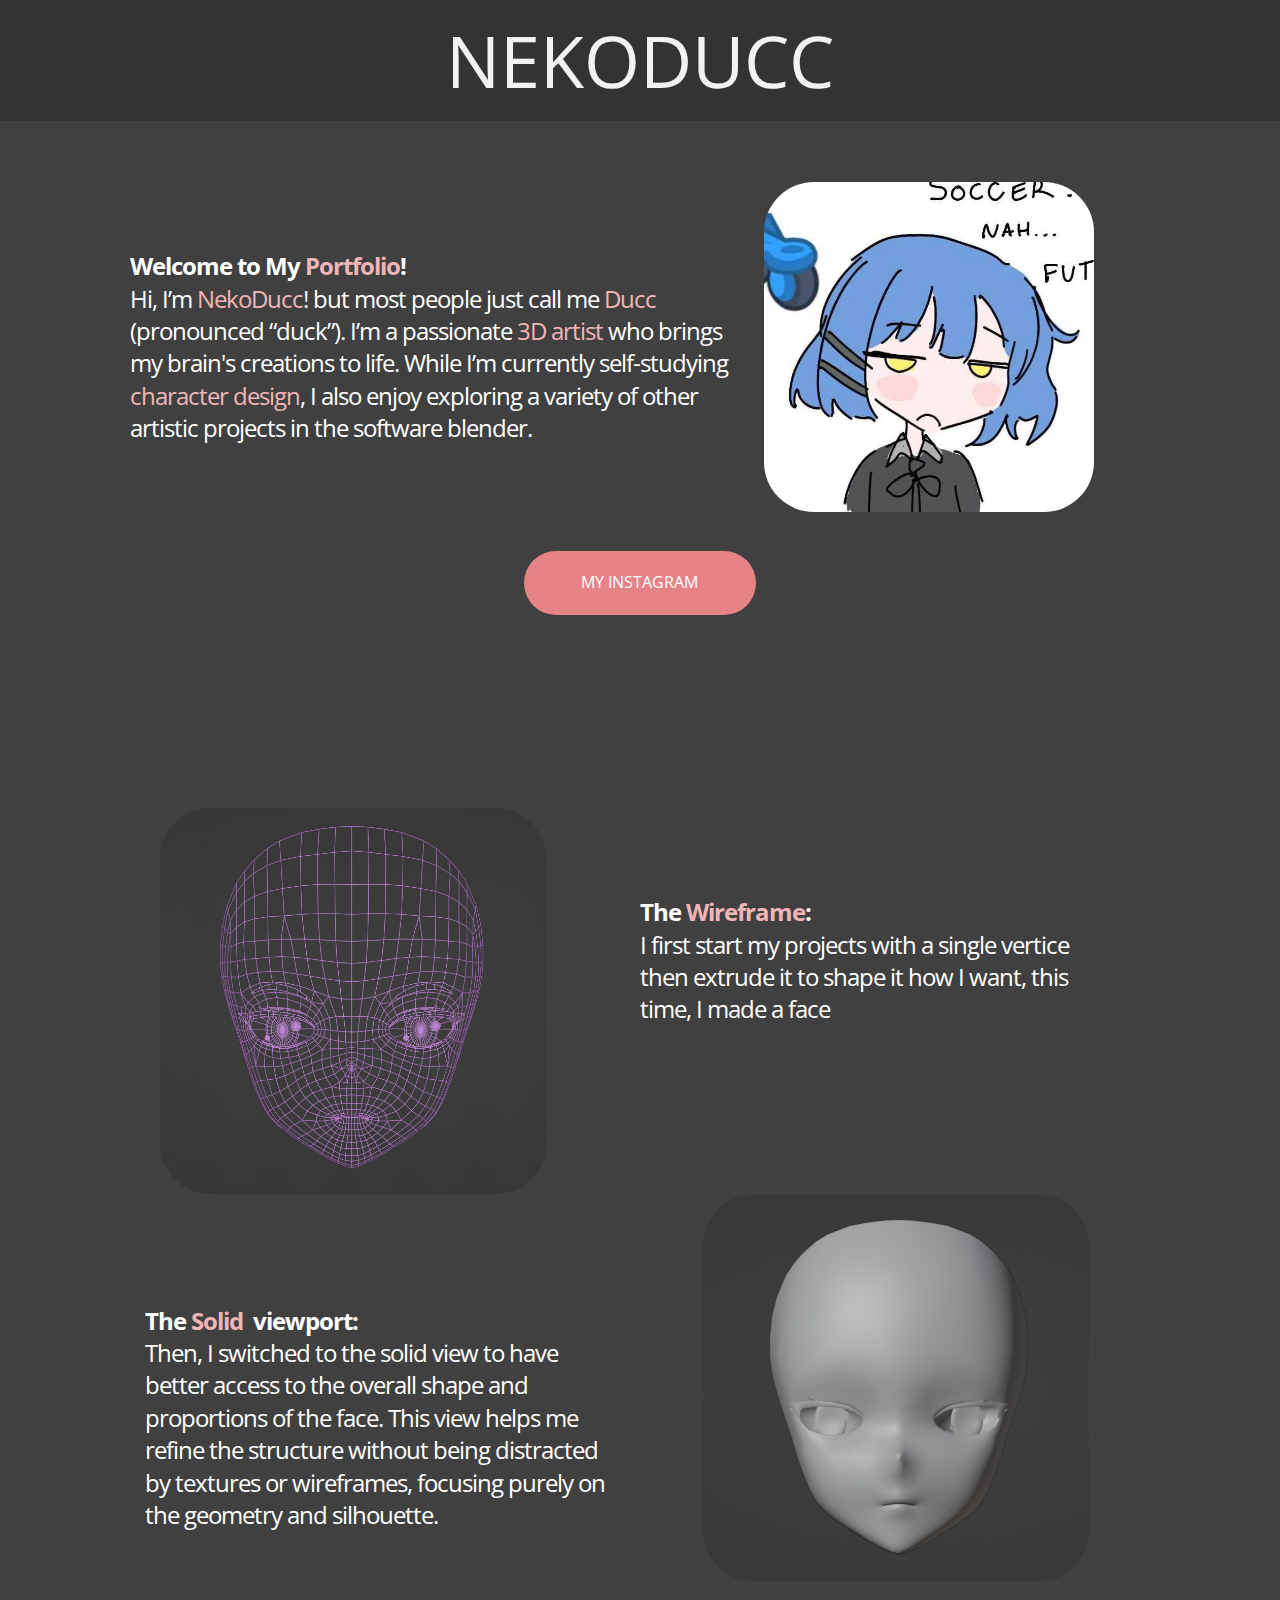
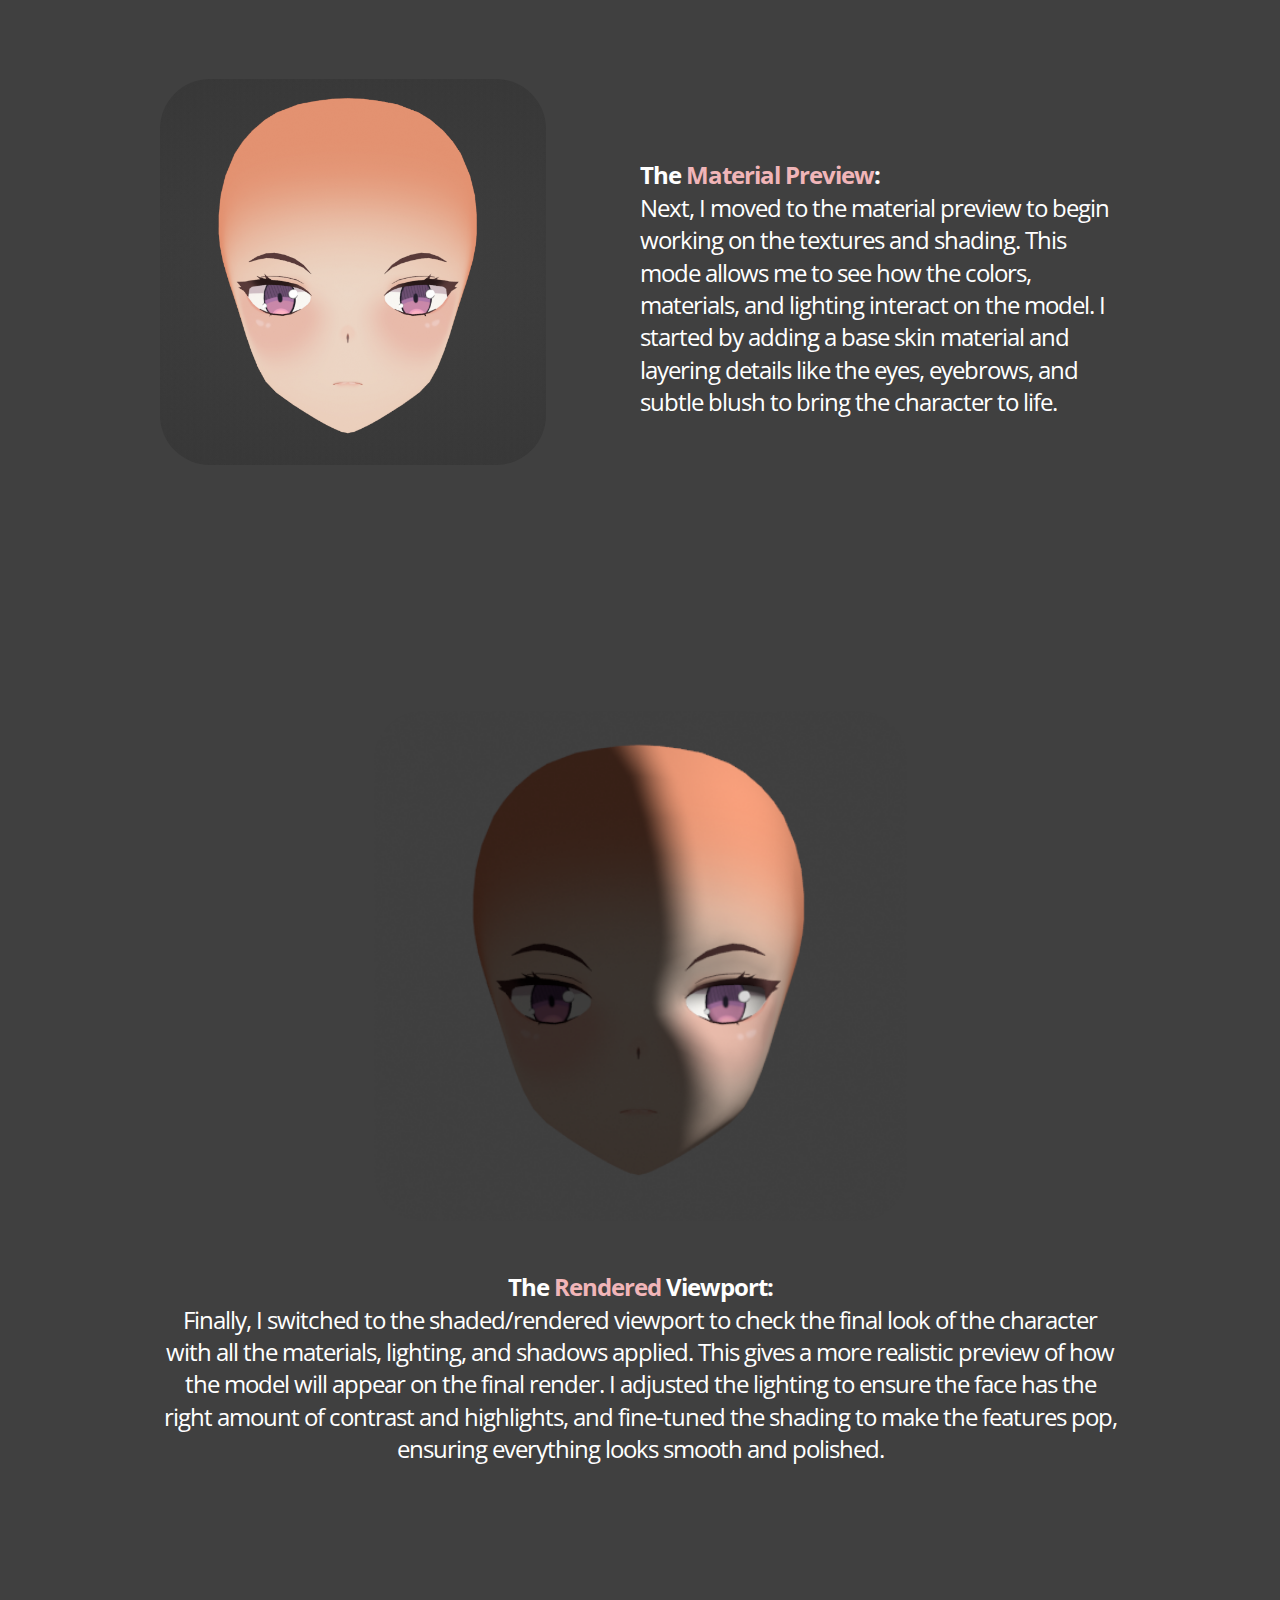
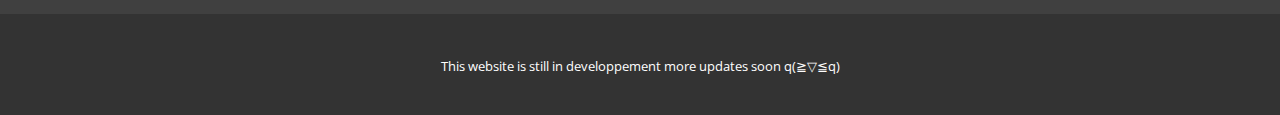
==== commit 0d728335: "modified index page" ====
--- a/index.html
+++ b/index.html
@@ -30,13 +30,14 @@
         <h1 class="u-custom-font u-text u-text-default u-text-font u-text-grey-5 u-text-1"> NEKODUCC</h1>
       </div></header>
     <section class="u-clearfix u-grey-75 u-section-1" id="sec-e1c0">
-      <div class="u-clearfix u-sheet u-valign-middle-lg u-valign-middle-xl u-sheet-1">
+      <div class="u-clearfix u-sheet u-sheet-1">
         <img class="custom-expanded u-image u-image-round u-radius u-image-1" data-image-width="617" data-image-height="617" src="images/favicon.jpg">
         <p class="u-align-center-md u-align-center-sm u-align-center-xs u-align-left-lg u-align-left-xl u-large-text u-text u-text-variant u-text-1">
           <span style="font-weight: 700;"> Welcome to My <span class="u-text-palette-2-light-2">Portfolio</span>!
           </span>
-          <br>Hi, I’m <span class="u-text-palette-2-light-2">NekoDucc</span>! but most people just call me <span class="u-text-palette-2-light-2">Ducc </span>(pronounced “duck”). I’m a passionate <span class="u-text-palette-2-light-2">3D artist</span> who brings my brain's creations to life. While I’m currently self-studying <span class="u-text-palette-2-light-2">character design</span>, I also enjoy exploring a variety of other artistic projects.
+          <br>Hi, I’m <span class="u-text-palette-2-light-2">NekoDucc</span>! but most people just call me <span class="u-text-palette-2-light-2">Ducc </span>(pronounced “duck”). I’m a passionate <span class="u-text-palette-2-light-2">3D artist</span> who brings my brain's creations to life. While I’m currently self-studying <span class="u-text-palette-2-light-2">character design</span>, I also enjoy exploring a variety of other artistic projects in the software blender.<br>
         </p>
+        <a href="https://www.instagram.com/nekoducc/" class="u-border-none u-btn u-btn-round u-button-style u-palette-2-light-1 u-radius u-btn-1">MY INSTAGRAM </a>
       </div>
     </section>
     <section class="u-clearfix u-grey-75 u-section-2" id="sec-b662">
@@ -54,14 +55,14 @@
           <span style="font-weight: 700;"> The <span style="color: rgb(241, 181, 184);">Solid&nbsp;</span>
             <span class="u-text-white"> viewport:</span>
           </span>
-          <br>Then, I switched to the solid view to better assess the overall shape and proportions of the face. This view helps me refine the structure without being distracted by textures or wireframes, focusing purely on the geometry and silhouette.
+          <br>Then, I switched to the solid view to have better access to the overall shape and proportions of the face. This view helps me refine the structure without being distracted by textures or wireframes, focusing purely on the geometry and silhouette.
         </p>
         <img class="custom-expanded u-image u-image-round u-radius u-image-3" src="images/Screenshot2024-11-22204010.png" data-image-width="655" data-image-height="681">
         <p class="u-align-center-md u-align-center-sm u-align-center-xs u-align-left-lg u-align-left-xl u-large-text u-text u-text-variant u-text-3">
           <span style="font-weight: 700;"></span>
           <span style="font-weight: 700;">The <span class="u-text-palette-2-light-2">Material Preview</span>:
           </span>
-          <br>Next, I moved to the material preview to begin working on the textures and shading. This mode allowed me to see how the colors, materials, and lighting interact on the model. I started by adding a base skin material and layering details like the eyes, eyebrows, and subtle blush to bring the character to life.
+          <br>Next, I moved to the material preview to begin working on the textures and shading. This mode allows me to see how the colors, materials, and lighting interact on the model. I started by adding a base skin material and layering details like the eyes, eyebrows, and subtle blush to bring the character to life.
         </p>
       </div>
     </section>
@@ -72,12 +73,18 @@
           <span style="font-weight: 700;"></span>
           <span style="font-weight: 700;">The <span class="u-text-palette-2-light-2">Rendered </span>Viewport:
           </span>
-          <br>Finally, I switched to the shaded/rendered viewport to check the final look of the character with all the materials, lighting, and shadows applied. This gives a more realistic preview of how the model will appear in a final render. I adjusted the lighting to ensure the face has the right amount of contrast and highlights, and fine-tuned the shading to make the features pop, ensuring everything looks smooth and polished.
+          <br>Finally, I switched to the shaded/rendered viewport to check the final look of the character with all the materials, lighting, and shadows applied. This gives a more realistic preview of how the model will appear on the final render. I adjusted the lighting to ensure the face has the right amount of contrast and highlights, and fine-tuned the shading to make the features pop, ensuring everything looks smooth and polished.
         </p>
       </div>
     </section>
     
     
     
+    
+    <section class="u-backlink u-clearfix u-grey-80">
+      <p class="u-text">
+        <span>This website is still in developpement more updates soon q(≧▽≦q)</span>
+      </p>
+    </section>
   
 </body></html>--- a/index.css
+++ b/index.css
@@ -1,18 +1,25 @@
 .u-section-1 .u-sheet-1 {
-  min-height: 451px;
+  min-height: 546px;
 }
 
 .u-section-1 .u-image-1 {
   width: 330px;
   height: 330px;
   --radius: 50px;
-  margin: 60px 116px 0 auto;
+  margin: 61px 116px 0 auto;
 }
 
 .u-section-1 .u-text-1 {
   letter-spacing: -1px;
   line-height: 1.35;
-  margin: -262px 471px 128px 60px;
+  margin: -262px 471px 0 60px;
+}
+
+.u-section-1 .u-btn-1 {
+  --radius: 50px;
+  background-image: none;
+  margin: 106px auto 53px;
+  padding: 19px 58px 20px 57px;
 }
 
 @media (max-width: 1199px) {
@@ -28,10 +35,6 @@
 }
 
 @media (max-width: 991px) {
-  .u-section-1 .u-sheet-1 {
-    min-height: 732px;
-  }
-
   .u-section-1 .u-image-1 {
     margin-top: 49px;
     margin-right: auto;
@@ -52,12 +55,6 @@
     margin-right: 0;
     margin-left: 0;
   }
-}
-
-@media (max-width: 575px) {
-  .u-section-1 .u-sheet-1 {
-    min-height: 738px;
-  }
 } .u-section-2 {
   background-image: none;
 }
@@ -90,14 +87,14 @@
 .u-section-2 .u-text-2 {
   letter-spacing: -1px;
   line-height: 1.35;
-  margin: -275px 588px 0 74px;
+  margin: -276px 587px 0 75px;
 }
 
 .u-section-2 .u-image-3 {
   width: 386px;
   height: 386px;
   --radius: 50px;
-  margin: 147px auto 0 90px;
+  margin: 148px auto 0 90px;
 }
 
 .u-section-2 .u-text-3 {
